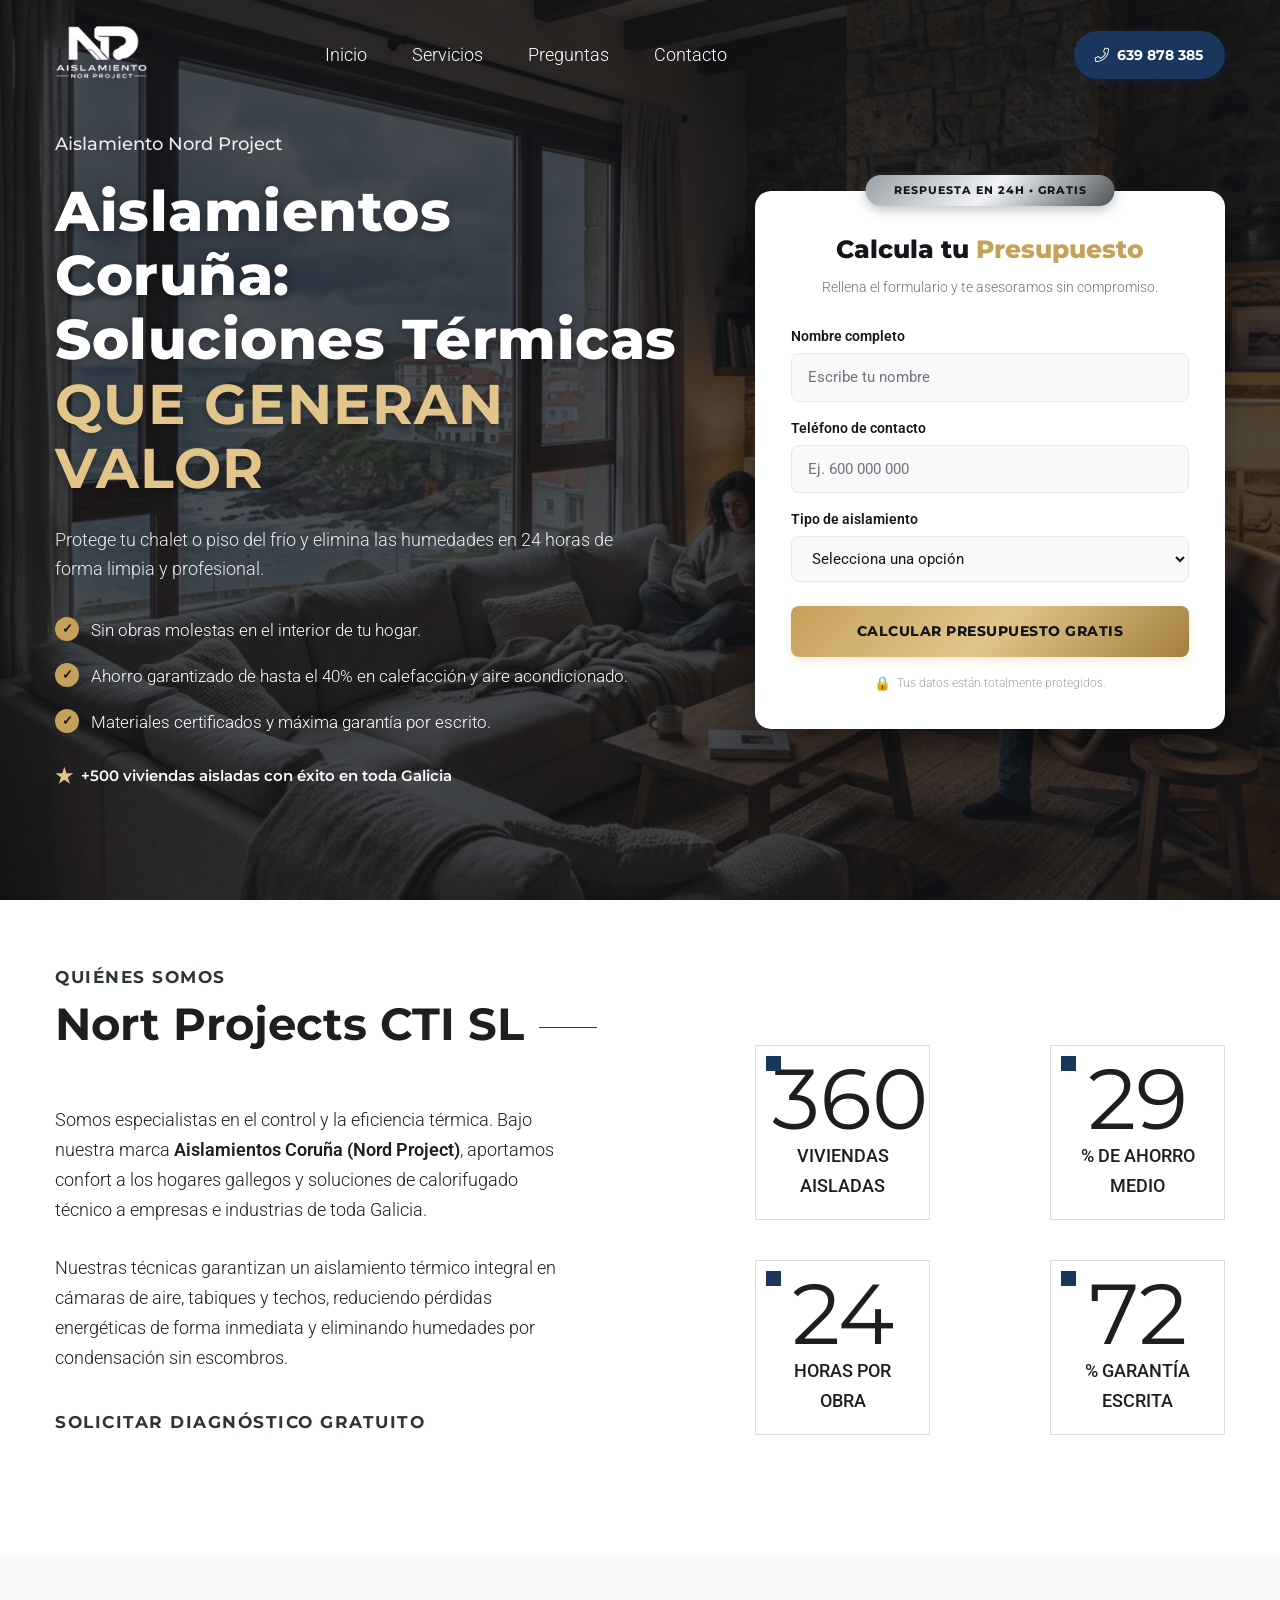
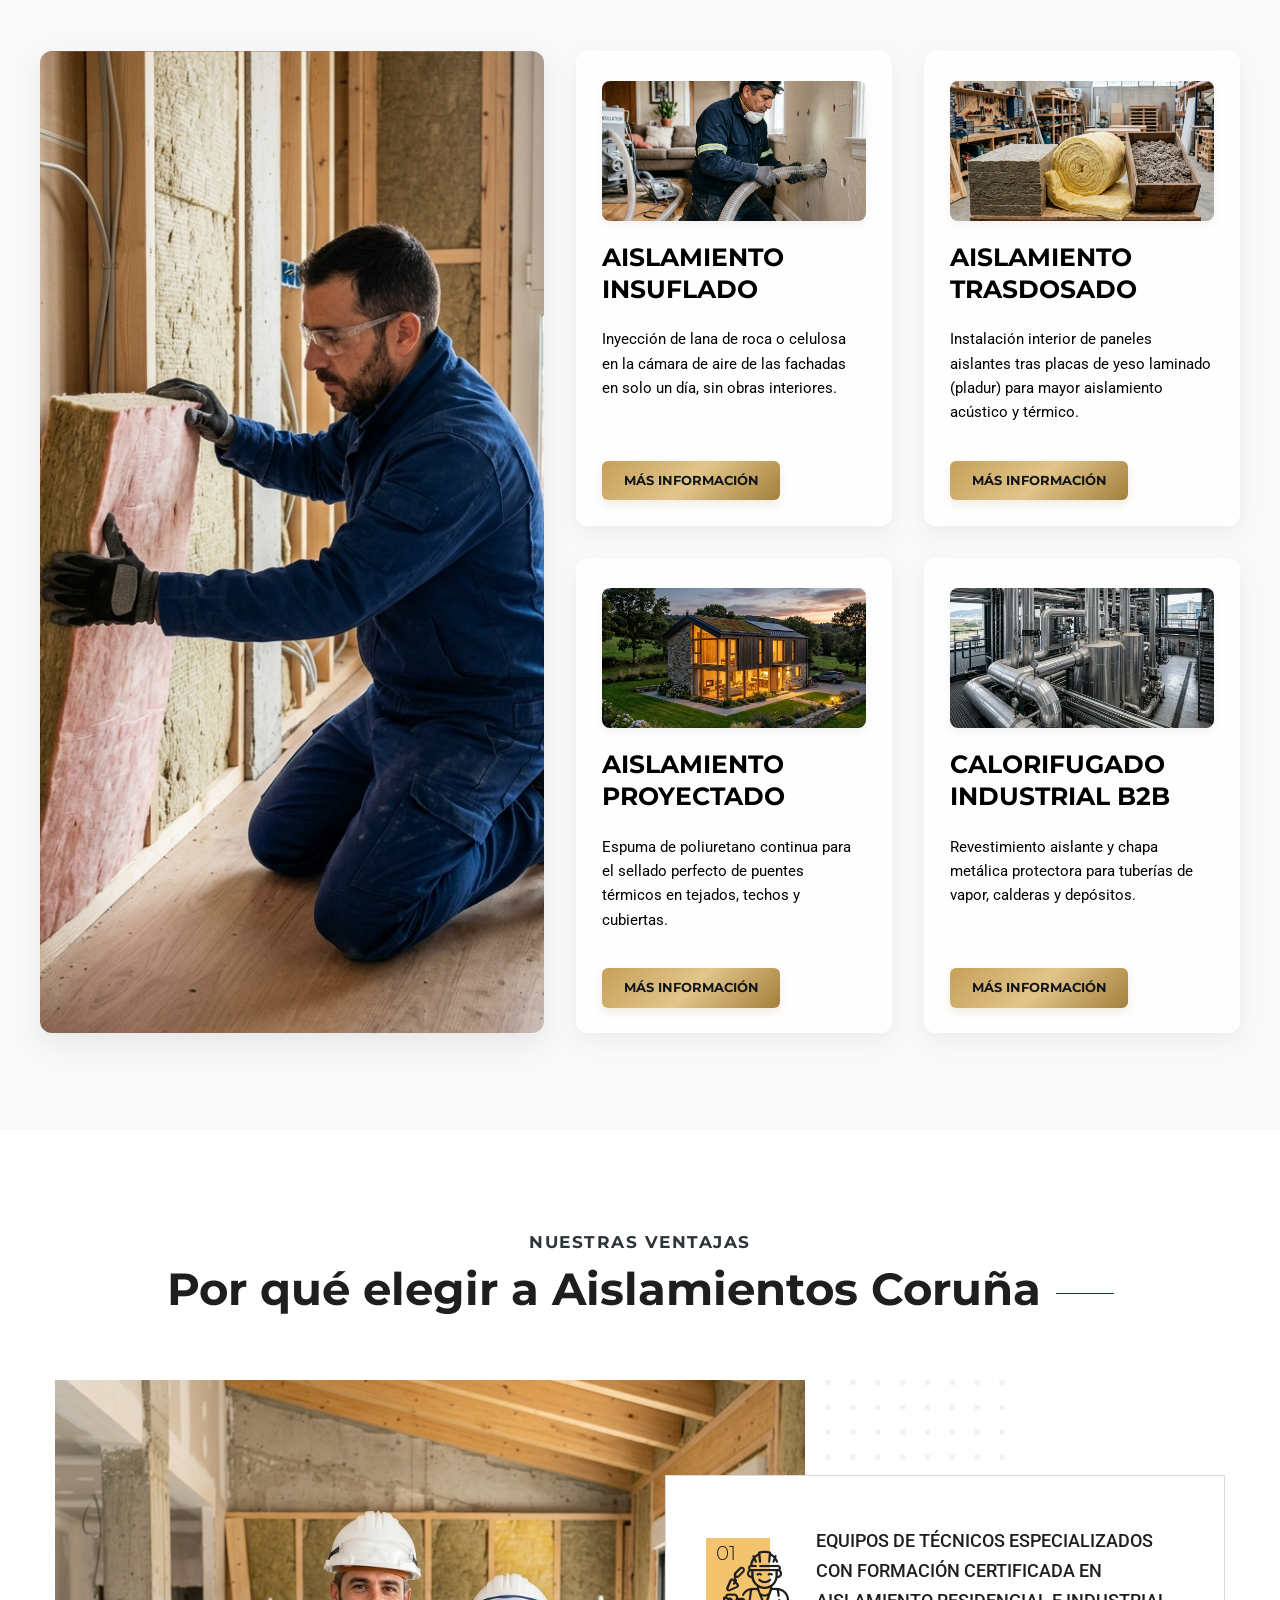
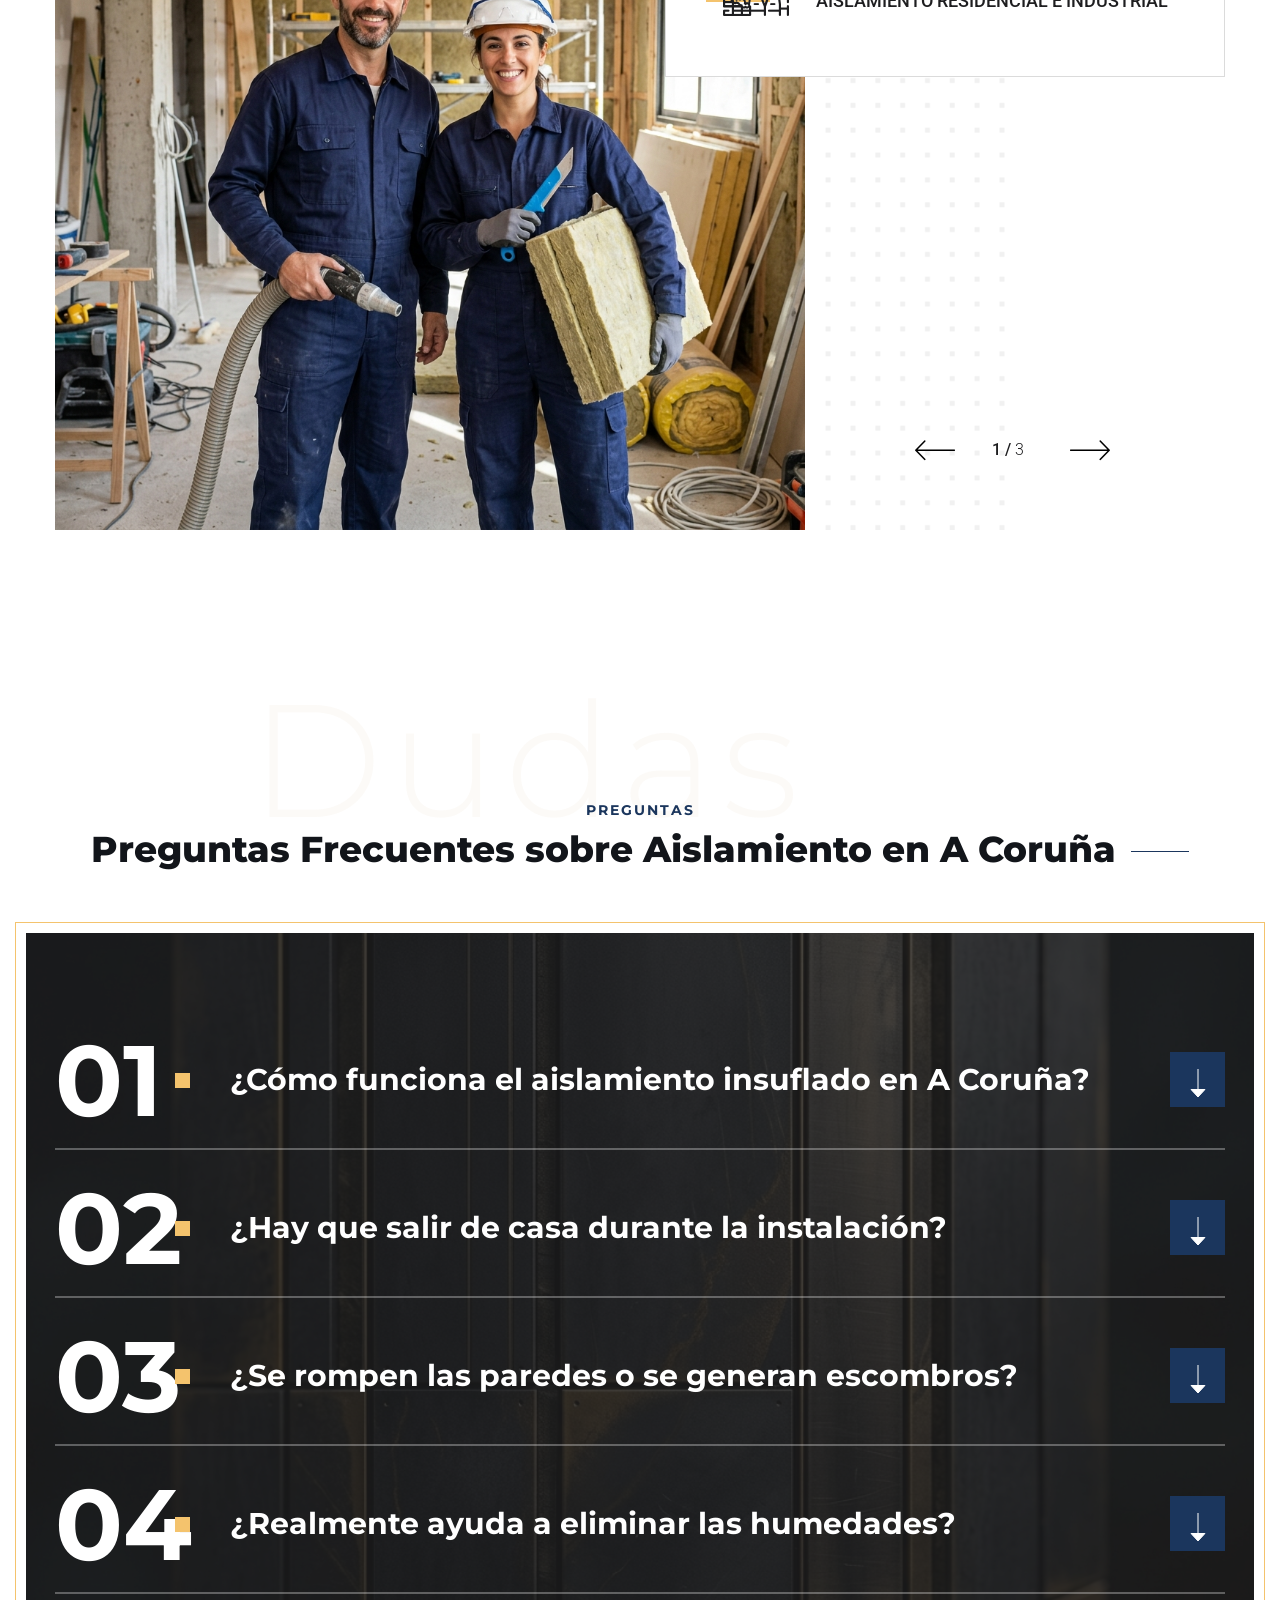
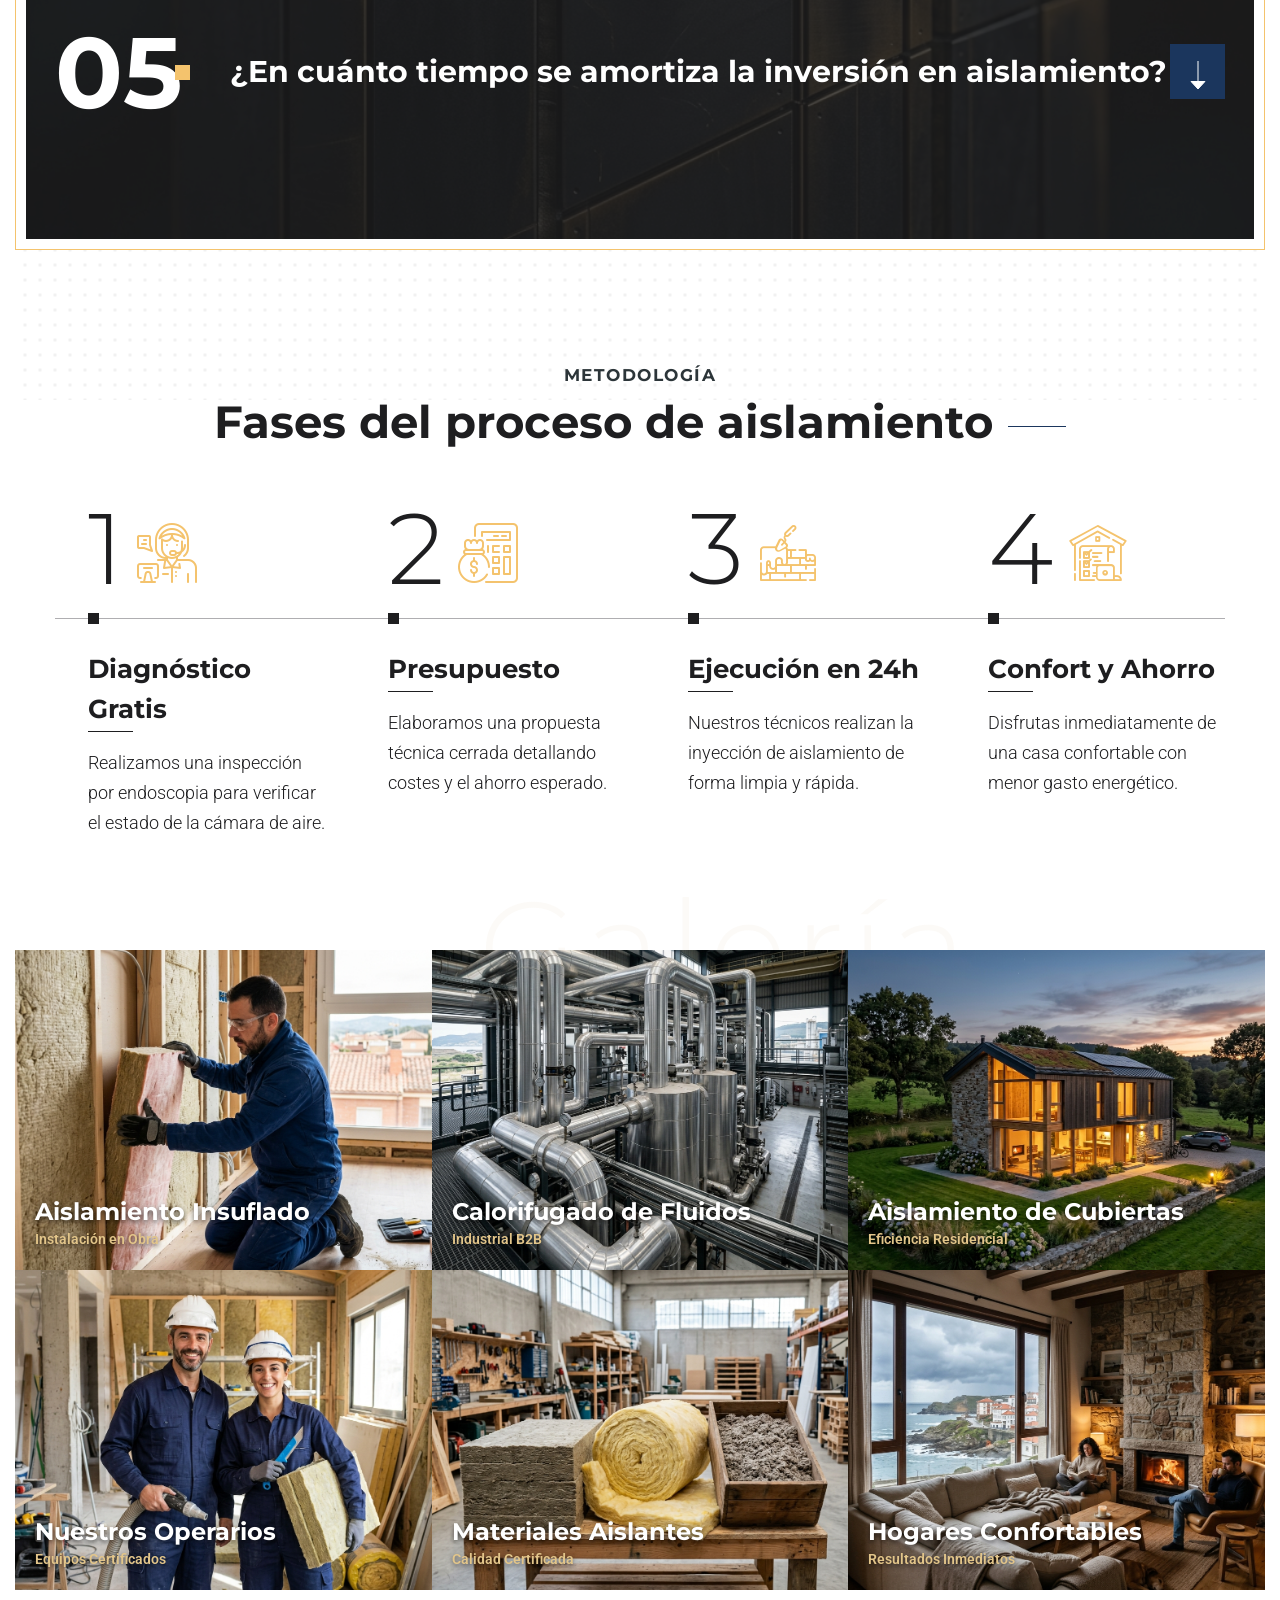
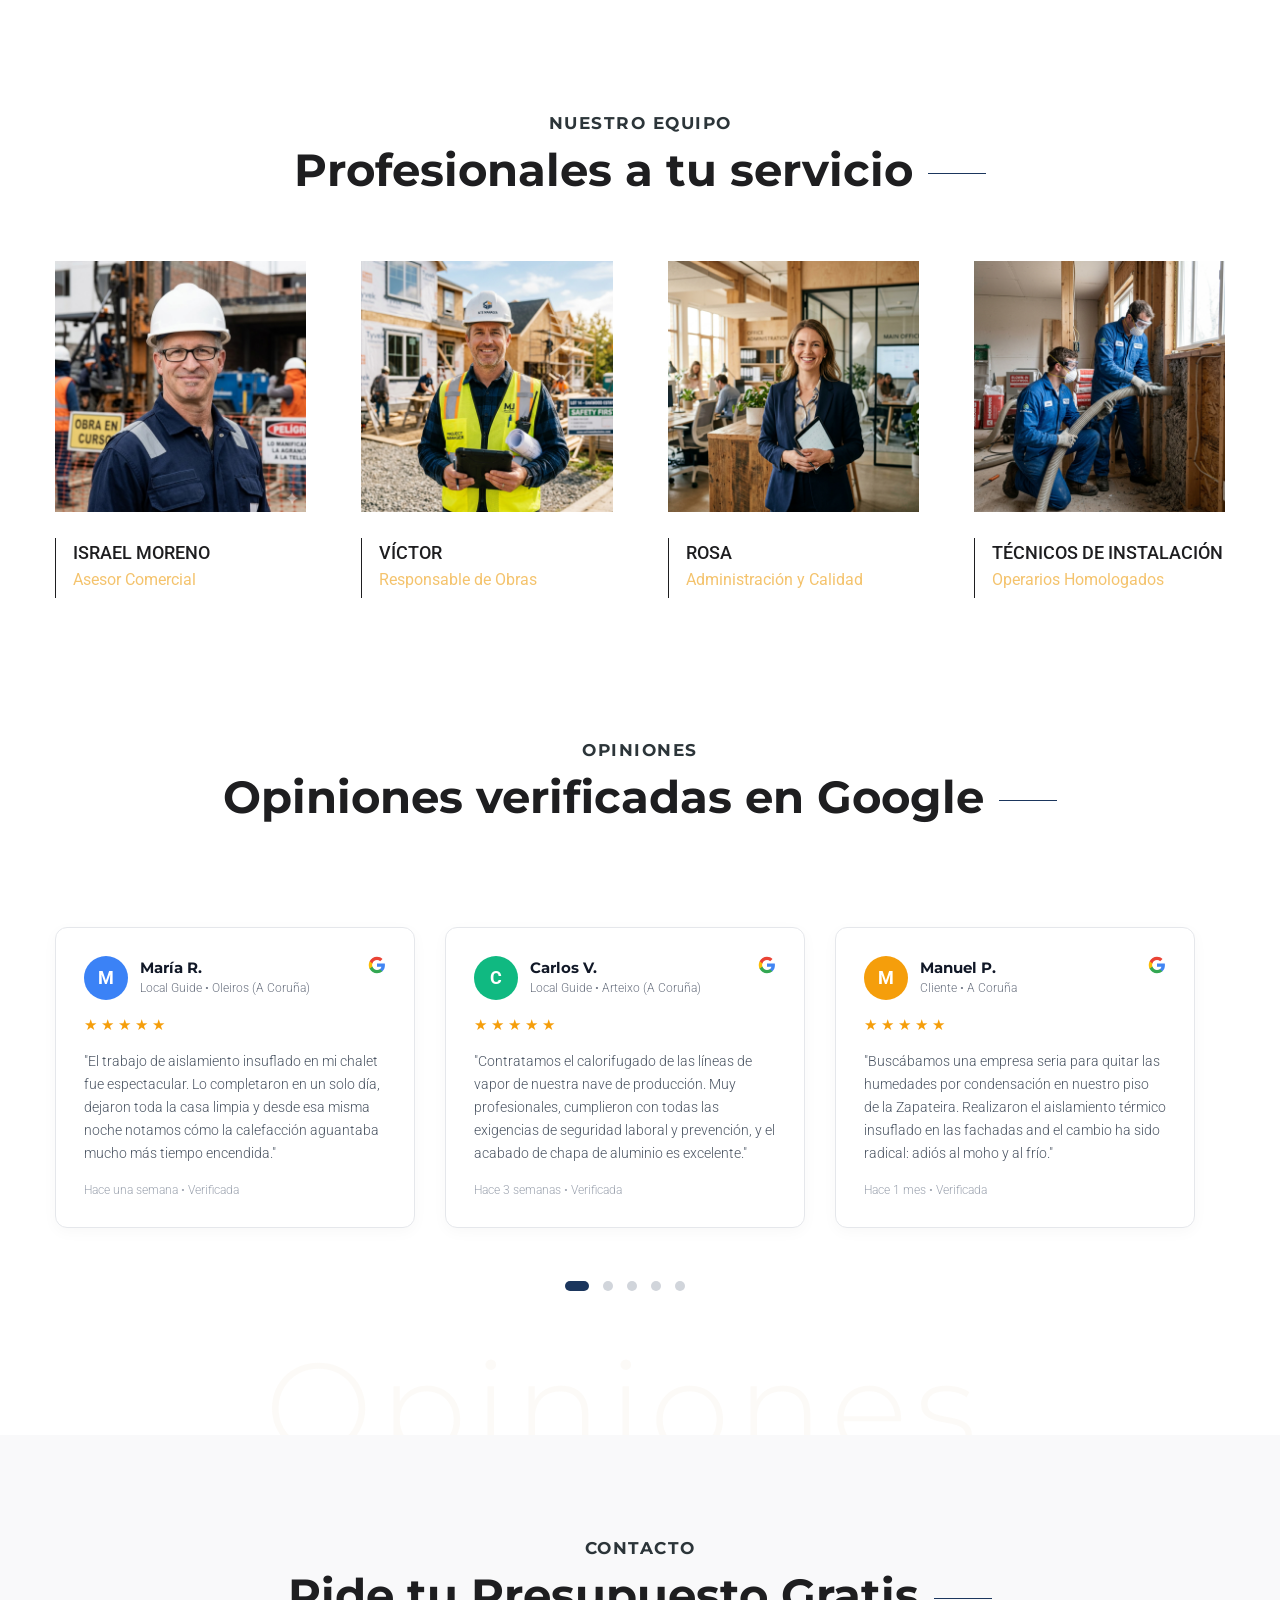
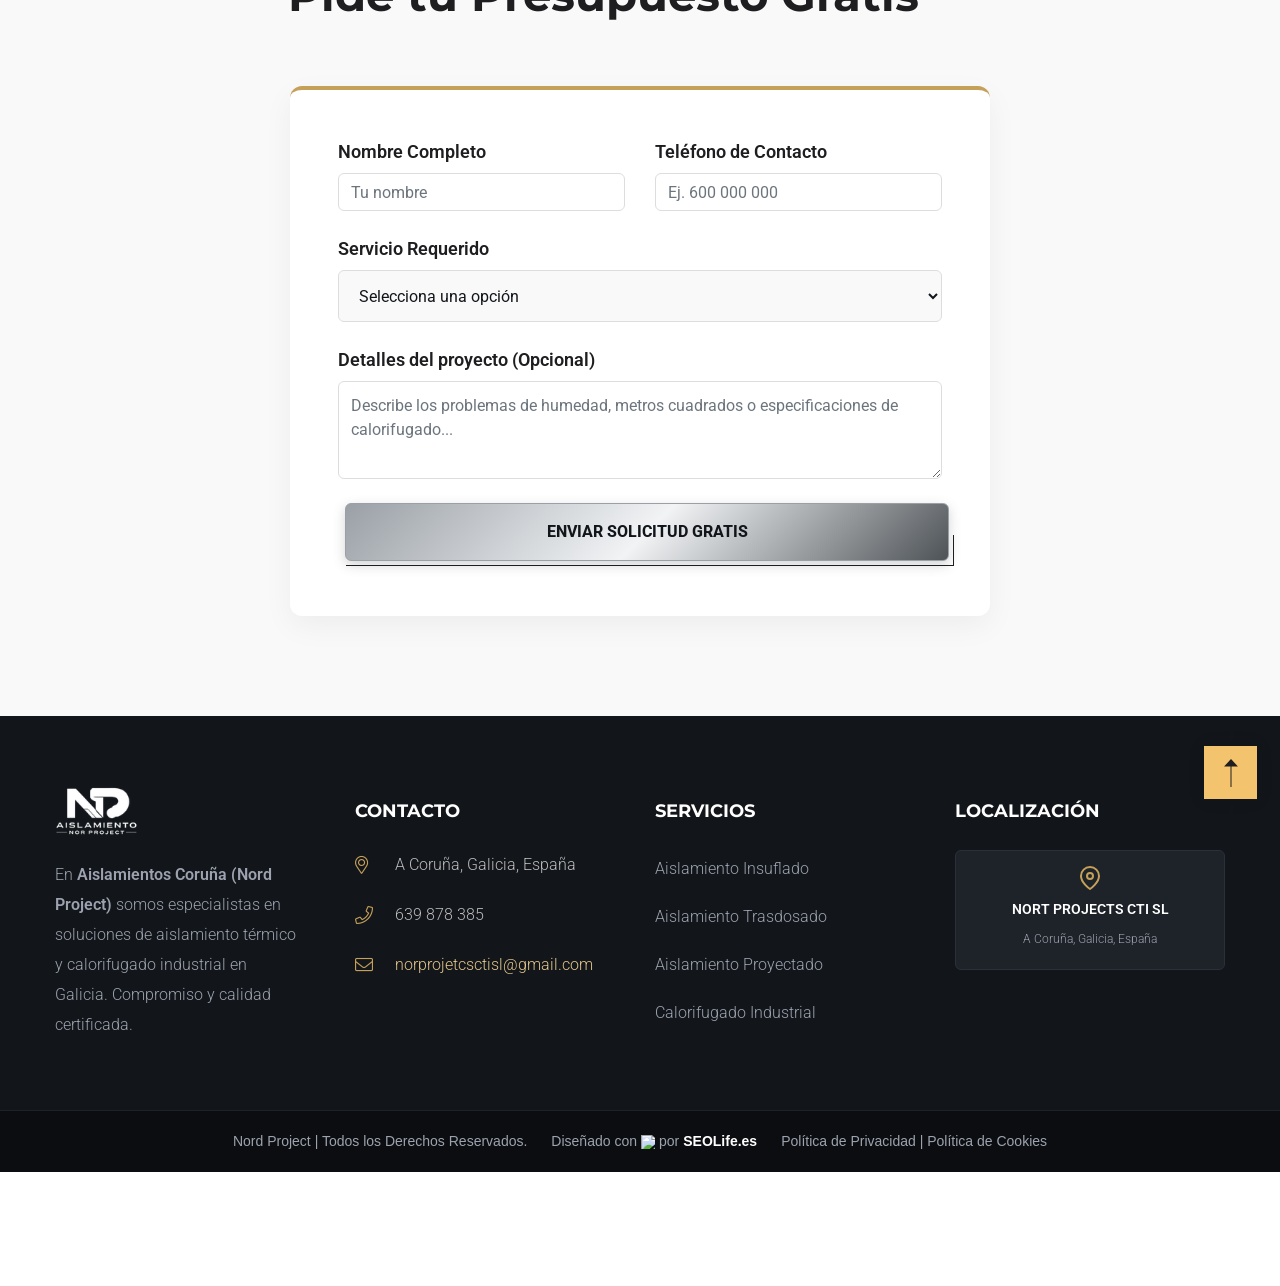
==== index.html @ dc5e394d "Initial commit of Propuesta 1: architectural design with red FAQ accents and responsive hero" ====
<!DOCTYPE html>
<html lang="es">
    <head>
        <meta charset="UTF-8">
        <meta name="viewport" content="width=device-width, initial-scale=1, shrink-to-fit=no">
        <meta name="description" content="En Aislamientos Coruña (Nord Project) somos especialistas en aislamiento térmico insuflado, trasdosado y proyectado para viviendas y calorifugado industrial. ¡Ahorra hasta el 40%!" />
        <meta name="keywords" content="aislamientos coruña, aislamiento termico, calorifugado industrial, aislamiento insuflado, aislamientos galicia, nord project" />
        <link rel="icon" href="assets/images/favicon.png" sizes="35x35" type="image/png">
        <title>Aislamientos Coruña - Nord Project | Expertos en Aislamiento Térmico</title>

        <!-- FAQ Schema JSON-LD -->
        <script type="application/ld+json">
        {
          "@context": "https://schema.org",
          "@type": "FAQPage",
          "mainEntity": [
            {
              "@type": "Question",
              "name": "¿Cómo funciona el aislamiento insuflado en A Coruña?",
              "acceptedAnswer": {
                "@type": "Answer",
                "text": "Se realizan pequeñas perforaciones en las juntas del mortero de la fachada o en tabiques internos de la vivienda. A través de ellas se inyecta neumáticamente el material aislante (como lana de roca o celulosa) rellenando la cámara de aire por completo. Posteriormente, se sellan los orificios logrando un acabado idéntico al original en un solo día."
              }
            },
            {
              "@type": "Question",
              "name": "¿Hay que salir de casa durante la instalación?",
              "acceptedAnswer": {
                "@type": "Answer",
                "text": "No, en absoluto. Al tratarse de un sistema de aislamiento insuflado que se inyecta de forma limpia y rápida, no es necesario desalojar la vivienda. Puede seguir con su rutina diaria con total normalidad y comodidad mientras nuestros técnicos trabajan."
              }
            },
            {
              "@type": "Question",
              "name": "¿Se rompen las paredes o se generan escombros?",
              "acceptedAnswer": {
                "@type": "Answer",
                "text": "No se rompen ni se tiran tabiques. El proceso es mínimamente invasivo. Solo realizamos pequeñas perforaciones de apenas 2 a 3 cm de diámetro en las juntas de los ladrillos del exterior o del pladur interior. Tras rellenar la cámara de aire, sellamos los orificios de inmediato para que la superficie quede impecable."
              }
            },
            {
              "@type": "Question",
              "name": "¿Realmente ayuda a eliminar las humedades?",
              "acceptedAnswer": {
                "@type": "Answer",
                "text": "Sí, el aislamiento insuflado es sumamente eficaz para eliminar las humedades por condensación. Al rellenar la cámara de aire, eliminamos los puentes térmicos y elevamos la temperatura de las paredes interiores, evitando que el vapor de agua condense en ellas y se forme moho."
              }
            },
            {
              "@type": "Question",
              "name": "¿En cuánto tiempo se amortiza la inversión en aislamiento?",
              "acceptedAnswer": {
                "@type": "Answer",
                "text": "La inversión se amortiza típicamente en un plazo de entre 2 y 4 años. Gracias al ahorro energético inmediato de hasta el 40% en facturas de calefacción y aire acondicionado, empezará a recuperar la inversión desde el primer mes."
              }
            }
          ]
        }
        </script>

        <link rel="stylesheet" href="assets/css/all.min.css">
        <link rel="stylesheet" href="assets/css/fontello.css">
        <link rel="stylesheet" href="assets/css/animate.min.css">
        <link rel="stylesheet" href="assets/css/bootstrap.min.css">
        <link rel="stylesheet" href="assets/css/jquery.fancybox.min.css">
        <link rel="stylesheet" href="assets/css/jquery.bootstrap-touchspin.min.css">
        <link rel="stylesheet" href="assets/css/nouislider.min.css">
        <link rel="stylesheet" href="assets/css/perfect-scrollbar.css">
        <link rel="stylesheet" href="assets/css/slick.css">
        <link rel="stylesheet" href="assets/css/style.css">
        <link rel="stylesheet" href="assets/css/responsive.css">
        <link rel="stylesheet" href="assets/css/color.css">
        <!-- Custom Overrides for Glassmorphism Hotspots -->
        <style>
            /* Aligned Layout for Services Section */
            .photo-info-wrap {
                padding: 6rem 1.5rem !important;
                background-color: #F9F9FA !important; /* Premium light grey background */
            }
            .photo-info-inner {
                max-width: 1200px;
                margin: 0 auto;
                display: grid !important;
                grid-template-columns: 42% 1fr 1fr !important;
                grid-template-rows: auto auto !important;
                gap: 2rem !important;
                align-items: stretch !important;
                padding: 0 !important;
                background: transparent !important;
            }
            .photo-info-inner::before {
                display: none !important; /* Hide template borders */
            }
            
            /* Left Side Image */
            .photo-info-img {
                grid-column: 1 !important;
                grid-row: 1 / span 2 !important;
                height: 100% !important;
                min-height: 520px !important;
                border-radius: 12px !important;
                box-shadow: 0 10px 30px rgba(0,0,0,0.08) !important;
                background-size: cover !important;
                background-position: center !important;
            }
            .photo-info-img::before {
                display: none !important; /* Hide double border */
            }

            /* Services Cards Container Placement */
            .photo-info-box {
                position: static !important;
                transform: none !important;
                margin: 0 !important;
                display: flex !important;
                width: 100% !important;
            }
            .photo-info-box > span {
                display: none !important; /* Hide old plus button toggle */
            }
            
            /* Positioning the cards in 2x2 grid */
            .photo-info-box.v1 {
                grid-column: 2 !important;
                grid-row: 1 !important;
            }
            .photo-info-box.v2 {
                grid-column: 3 !important;
                grid-row: 1 !important;
            }
            .photo-info-box.v3 {
                grid-column: 2 !important;
                grid-row: 2 !important;
            }
            .photo-info-box.v4 {
                grid-column: 3 !important;
                grid-row: 2 !important;
            }

            /* Glassmorphism Card Styling */
            .photo-info-box-inner {
                position: relative !important;
                top: 0 !important;
                left: 0 !important;
                right: auto !important;
                bottom: auto !important;
                visibility: visible !important;
                opacity: 1 !important;
                transform: scale(1) !important;
                display: flex !important;
                flex-direction: column !important;
                width: 100% !important;
                height: 100% !important;
                
                /* Glassmorphic backdrop */
                background: rgba(255, 255, 255, 0.75) !important;
                backdrop-filter: blur(10px) !important;
                -webkit-backdrop-filter: blur(10px) !important;
                border: 1px solid rgba(255, 255, 255, 0.5) !important;
                border-radius: 12px !important;
                box-shadow: 0 8px 24px rgba(18, 21, 26, 0.05) !important;
                padding: 2.25rem 2rem 1.75rem !important;
                transition: all 0.3s ease !important;
            }
            .photo-info-box-inner:hover {
                transform: translateY(-5px) !important;
                box-shadow: 0 12px 30px rgba(197, 160, 89, 0.12) !important;
                border-color: rgba(197, 160, 89, 0.3) !important;
            }
            .photo-info-box-inner::before {
                display: none !important;
            }
            .photo-info-box-inner > svg {
                display: none !important;
            }
            
            /* Text Styling */
            .photo-info-box-inner > h3 {
                font-family: 'Montserrat', sans-serif !important;
                font-weight: 700 !important;
                text-transform: uppercase !important;
                font-size: 1.55rem !important;
                margin-bottom: 0.75rem !important;
                padding-left: 0 !important;
                line-height: 1.3 !important;
            }
            .photo-info-box-inner > h3 a {
                color: #000000 !important;
            }
            .photo-info-box-inner > h3 a:hover,
            .photo-info-box-inner > h3 a:focus {
                color: #A37F3B !important;
            }
            .photo-info-box-inner > h3::before {
                display: none !important;
            }
            .photo-info-box-inner > p {
                color: #000000 !important;
                font-family: 'Roboto', sans-serif !important;
                font-weight: 400 !important;
                font-size: 0.95rem !important;
                line-height: 1.6 !important;
                margin-bottom: 2.25rem !important;
                flex-grow: 1 !important; /* Pushes button to bottom */
            }
            
            /* Card Image Thumbnails */
            .service-thumb {
                width: 100%;
                height: 140px;
                background-size: cover;
                background-position: center;
                border-radius: 8px;
                margin-bottom: 1.25rem;
                box-shadow: 0 4px 10px rgba(0, 0, 0, 0.05);
            }

            /* Hero B2B Button custom color styling */
            .btn-b2b-hero {
                background: linear-gradient(135deg, #9AA0A6 0%, #F1F3F5 50%, #4E5357 100%) !important;
                border: 1px solid #9AA0A6 !important;
                color: #12151A !important;
                font-weight: 750 !important;
                box-shadow: 0 4px 12px rgba(78, 83, 87, 0.25) !important;
            }
            .btn-b2b-hero:hover,
            .btn-b2b-hero:focus {
                background: linear-gradient(135deg, #4E5357 0%, #9AA0A6 50%, #12151A 100%) !important;
                border: 1px solid #4E5357 !important;
                color: #ffffff !important;
                box-shadow: 0 6px 15px rgba(78, 83, 87, 0.4) !important;
            }
            
            /* CTA Button at the bottom */
            .photo-info-box-inner > a {
                float: none !important;
                display: inline-block !important;
                align-self: flex-start !important;
                background: linear-gradient(135deg, #C5A059 0%, #E2C58A 50%, #A37F3B 100%) !important;
                color: #12151A !important;
                font-weight: 700 !important;
                font-family: 'Montserrat', sans-serif !important;
                font-size: 0.8rem !important;
                text-transform: uppercase !important;
                padding: 0.65rem 1.35rem !important;
                border-radius: 6px !important;
                box-shadow: 0 4px 10px rgba(197, 160, 89, 0.2) !important;
                transition: all 0.3s ease !important;
                margin-top: auto !important; /* Forces alignment */
            }
            .photo-info-box-inner > a:hover {
                background: #A37F3B !important;
                color: #fff !important;
                transform: translateY(-2px) !important;
                box-shadow: 0 6px 15px rgba(197, 160, 89, 0.3) !important;
            }

            /* Responsive Adjustments */
            @media (max-width: 1199px) {
                .photo-info-inner {
                    grid-template-columns: 38% 1fr 1fr !important;
                    gap: 1.25rem !important;
                }
                .photo-info-box-inner {
                    padding: 1.75rem 1.5rem 1.5rem !important;
                }
            }
            
            /* Specific overrides to prevent layout shifts or staggering on mobile/tablets */
            .photo-info-box.v1 .photo-info-box-inner,
            .photo-info-box.v2 .photo-info-box-inner,
            .photo-info-box.v3 .photo-info-box-inner,
            .photo-info-box.v4 .photo-info-box-inner {
                top: 0 !important;
                left: 0 !important;
                right: auto !important;
                bottom: auto !important;
                transform: none !important;
                -webkit-transform: none !important;
            }
            
            @media (max-width: 991px) {
                .photo-info-inner {
                    display: flex !important;
                    flex-direction: column !important;
                    gap: 1.5rem !important;
                }
                .photo-info-img {
                    height: 320px !important;
                    min-height: 320px !important;
                    width: 100% !important;
                }
                .photo-info-box {
                    position: static !important;
                    width: 100% !important;
                    transform: none !important;
                    margin: 0 !important;
                }
                .photo-info-box-inner {
                    min-width: 100% !important;
                    max-width: 100% !important;
                    width: 100% !important;
                    height: auto !important;
                    position: relative !important;
                    top: 0 !important;
                    left: 0 !important;
                    right: auto !important;
                    bottom: auto !important;
                    transform: none !important;
                    -webkit-transform: none !important;
                    background: rgba(255, 255, 255, 0.85) !important;
                }
            }

            /* Section Accent underlines in Cobalt Blue */
            .sec-title-inner > h2 i {
                background-color: #1B365D !important;
            }
            .about-fact-box::before {
                background-color: #1B365D !important;
            }

            /* FAQ Accordion accents in Cobalt Blue */
            .toggle-item > h4 i {
                background-color: #1B365D !important;
                border-color: #1B365D !important;
            }
            .toggle-item > h4 i svg.arrow-svg path {
                fill: #ffffff !important;
                stroke: #ffffff !important;
            }
            .toggle-item > h4 i svg.close-svg path {
                stroke: #ffffff !important;
            }

            /* New Hero Section overrides */
            #inicio {
                background-image: linear-gradient(rgba(18, 21, 26, 0.75), rgba(18, 21, 26, 0.75)), url('assets/images/resources/feat-img3-1.png');
                background-size: cover;
                background-position: center;
                background-attachment: fixed;
                padding: 120px 0 100px 0 !important;
                height: 100vh !important;
                min-height: 100vh !important;
                display: flex !important;
                align-items: center !important;
            }
            .hero-content-left h1 {
                font-size: 3.5rem !important;
                line-height: 1.15 !important;
                letter-spacing: 0.5px !important;
            }
            .hero-content-left p {
                font-size: 1.15rem !important;
                color: rgba(255,255,255,0.9) !important;
            }
            .hero-content-left ul li {
                color: #ffffff !important;
                margin-bottom: 1rem;
                font-size: 1.05rem !important;
            }
            .hero-form-card input.form-control, 
            .hero-form-card select.form-control {
                border: 1px solid #E5E7EB !important;
                border-radius: 8px !important;
                padding: 0.75rem 1rem !important;
                font-size: 0.95rem !important;
                color: #12151A !important;
                height: auto !important;
                background-color: #F9F9FA !important;
            }
            .hero-form-card input.form-control:focus, 
            .hero-form-card select.form-control:focus {
                border-color: #C5A059 !important;
                background-color: #ffffff !important;
                box-shadow: 0 0 0 3px rgba(197, 160, 89, 0.1) !important;
                outline: none !important;
            }
            
            /* Responsive updates for Hero */
            @media (max-width: 991px) {
                #inicio {
                    padding: 80px 0 60px 0 !important;
                    height: auto !important;
                    min-height: auto !important;
                    display: block !important;
                }
                .hero-content-left {
                    text-align: center !important;
                    margin-bottom: 3rem;
                }
                .hero-content-left h1 {
                    font-size: 2.5rem !important;
                }
                .hero-content-left p {
                    margin-left: auto !important;
                    margin-right: auto !important;
                }
                .hero-content-left ul {
                    display: inline-block !important;
                    text-align: left !important;
                }
                .hero-form-card {
                    padding: 2rem 1.5rem !important;
                }
            }

            /* Logo color transition on scroll */
            /* Initial state: dark/transparent header → logo in white */
            header.stick.style2:not(.sticky) .logo img {
                filter: brightness(0) invert(1);
                transition: filter 0.4s ease;
            }
            /* After scroll: white header → logo in original colors */
            header.stick.sticky .logo img {
                filter: none;
                transition: filter 0.4s ease;
            }

            /* Header Phone button styling */
            .header-phone-btn {
                font-weight: 700;
                color: #ffffff !important;
                background-color: #1B365D !important;
                display: inline-flex;
                align-items: center;
                gap: 0.5rem;
                padding: 0.55rem 1.35rem;
                border-radius: 999px;
                transition: all 0.3s ease;
                box-shadow: 0 4px 12px rgba(27, 54, 93, 0.25);
                font-family: 'Montserrat', sans-serif !important;
                font-size: 0.9rem !important;
            }
            .header-phone-btn:hover {
                background-color: #12243F !important;
                transform: translateY(-2px);
                box-shadow: 0 6px 15px rgba(27, 54, 93, 0.35);
                color: #ffffff !important;
                text-decoration: none !important;
            }
            .header-phone-btn i {
                color: #ffffff !important;
            }
            
            /* Responsive header phone styling */
            @media (max-width: 575px) {
                .header-phone-btn {
                    padding: 0.4rem 0.95rem;
                    font-size: 0.8rem !important;
                }
            }

            /* Gallery Texts Contrast Overrides */
            .gallery-box .gallery-info span {
                color: #E2C58A !important;
                font-weight: 600 !important;
                font-size: 0.9rem !important;
                text-shadow: 0 2px 5px rgba(0,0,0,0.6) !important;
                display: block;
                margin-top: 2px;
            }
            .gallery-box .gallery-info h4 {
                color: #ffffff !important;
                font-weight: 700 !important;
                text-shadow: 0 2px 5px rgba(0,0,0,0.6) !important;
            }

            /* Fix select inputs text clipping */
            select.form-control {
                height: 52px !important;
                line-height: 1.2 !important;
                padding: 0.75rem 1rem !important;
                appearance: auto !important;
                -webkit-appearance: auto !important;
                -moz-appearance: auto !important;
                color: #12151A !important;
                background-color: #F9F9FA !important;
            }
            select.form-control option {
                padding: 0.5rem !important;
                color: #12151A !important;
            }

            /* Google Reviews Carousel and Card Styles */
            .google-reviews-container {
                padding: 1.5rem 0;
            }
            .google-reviews-carousel {
                margin: 0 -15px; /* Compenses slide margins */
            }
            .google-review-card {
                background: #ffffff !important;
                border: 1px solid #e5e7eb !important;
                border-radius: 12px !important;
                padding: 1.75rem !important;
                margin: 15px !important;
                box-shadow: 0 4px 15px rgba(0,0,0,0.03) !important;
                transition: all 0.3s ease !important;
                display: block !important;
                min-height: 260px !important;
            }
            .google-review-card:hover {
                transform: translateY(-5px) !important;
                box-shadow: 0 10px 25px rgba(0,0,0,0.06) !important;
                border-color: #C5A059 !important;
            }
            .google-review-header {
                display: flex !important;
                justify-content: space-between !important;
                align-items: flex-start !important;
                margin-bottom: 0.85rem !important;
            }
            .google-reviewer-profile {
                display: flex !important;
                align-items: center !important;
                gap: 0.75rem !important;
            }
            .google-reviewer-avatar {
                width: 44px !important;
                height: 44px !important;
                border-radius: 50% !important;
                display: flex !important;
                align-items: center !important;
                justify-content: center !important;
                font-weight: 700 !important;
                color: #fff !important;
                font-size: 1.1rem !important;
                text-transform: uppercase !important;
            }
            .google-reviewer-info h4 {
                font-size: 0.95rem !important;
                font-weight: 700 !important;
                color: #111827 !important;
                margin-bottom: 0.15rem !important;
                font-family: 'Montserrat', sans-serif !important;
            }
            .google-reviewer-info span {
                font-size: 0.75rem !important;
                color: #6b7280 !important;
                display: block !important;
            }
            .google-logo {
                width: 18px !important;
                height: 18px !important;
            }
            .google-rating-stars {
                color: #f59e0b !important;
                font-size: 0.95rem !important;
                margin-bottom: 0.85rem !important;
                display: flex !important;
                gap: 2px !important;
            }
            .google-review-text {
                font-size: 0.9rem !important;
                color: #4b5563 !important;
                line-height: 1.6 !important;
                font-family: 'Roboto', sans-serif !important;
                flex-grow: 1 !important;
                margin-bottom: 1rem !important;
            }
            .google-review-date {
                font-size: 0.75rem !important;
                color: #9ca3af !important;
            }
            .google-reviews-carousel .slick-dots {
                display: flex !important;
                justify-content: center !important;
                list-style: none !important;
                padding: 0 !important;
                margin: 2rem 0 0 0 !important;
                gap: 8px !important;
                width: 100% !important;
            }
            .google-reviews-carousel .slick-dots li button {
                font-size: 0 !important;
                width: 10px !important;
                height: 10px !important;
                border-radius: 50% !important;
                border: none !important;
                background-color: #d1d5db !important;
                padding: 0 !important;
                cursor: pointer !important;
                transition: all 0.3s ease !important;
            }
            .google-reviews-carousel .slick-dots li.slick-active button {
                background-color: #1B365D !important;
                width: 24px !important;
                border-radius: 999px !important;
            }

            /* Ensure FAQ section title is visible on top */
            #faq {
                padding-top: 80px !important;
                background-color: #ffffff !important;
            }
            #faq .faq-wrap {
                margin-top: 0 !important;
                padding-top: 20px !important;
            }
            #faq .faq-inner {
                padding: 80px 0 100px 0 !important;
            }
            #faq .sec-title {
                position: relative !important;
                z-index: 20 !important;
                margin-bottom: 50px !important;
                display: block !important;
                visibility: visible !important;
                opacity: 1 !important;
            }
            #faq .sec-title-inner h2 {
                color: #12151A !important;
                font-family: 'Montserrat', sans-serif !important;
                font-weight: 800 !important;
                font-size: 2.25rem !important;
                line-height: 1.3 !important;
                display: block !important;
                visibility: visible !important;
            }
            #faq .sec-title-inner span {
                color: #1B365D !important;
                font-weight: 700 !important;
                letter-spacing: 2px !important;
                text-transform: uppercase !important;
                font-size: 0.85rem !important;
            }

            /* Contact Form Card custom styles for mobile responsiveness */
            .contact-form-card {
                max-width: 700px;
                width: 100%;
                margin: 0 auto;
                background: white;
                padding: 3rem;
                border-radius: 12px;
                box-shadow: 0 10px 30px rgba(0,0,0,0.05);
                border-top: 4px solid #C5A059;
            }
            @media (max-width: 575px) {
                .contact-form-card {
                    padding: 1.5rem !important;
                }
            }

            /* Custom overrides for gold/yellow texts on white background (Quiénes Somos, Solicitar Diagnóstico Gratuito, etc.) */
            .sec-title-inner > span.thm-clr,
            .about-desc2 > a.thm-clr {
                font-family: 'Montserrat', sans-serif !important;
                text-transform: uppercase !important;
                color: #2c3539 !important; /* Gris oscuro metalizado / Gunmetal */
                font-weight: 700 !important;
                letter-spacing: 1.5px !important;
                font-size: 16px !important;
                transition: all 0.3s ease !important;
            }

            .about-desc2 > a.thm-clr:hover {
                color: #1B365D !important; /* Cobalt blue color on hover */
                text-decoration: underline !important;
            }

            @media (min-width: 992px) {
                .sec-title-inner > span.thm-clr,
                .about-desc2 > a.thm-clr {
                    font-size: 24px !important; /* 24px on PC */
                }
            }
        </style>
    </head>
    <body>
        <main>
            <header class="stick style2 w-100">
                <div class="container">
                    <div class="logo-menu-wrap d-flex flex-wrap justify-content-between align-items-center w-100">
                        <div class="logo">
                            <h1 class="mb-0">
                                <a href="index.html" title="Aislamientos Coruña - Nor Project" style="display: inline-block; line-height: 0;">
                                    <img src="assets/images/logo-nor-project.png" alt="Aislamientos Coruña - Nor Project" width="140" style="height: auto; max-height: 56px; width: auto; display: block;">
                                </a>
                            </h1>
                        </div><!-- Logo -->
                        <nav class="d-flex flex-wrap justify-content-between align-items-center">
                            <div class="nav-left">
                                <ul class="mb-0 list-unstyled d-inline-flex flex-wrap w-100">
                                    <li><a href="#inicio" title="Inicio"><span>Inicio</span></a></li>
                                    <li><a href="#servicios" title="Servicios"><span>Servicios</span></a></li>
                                    <li><a href="#faq" title="Preguntas Frecuentes"><span>Preguntas</span></a></li>
                                    <li><a href="#contacto" title="Contacto"><span>Contacto</span></a></li>
                                </ul>
                            </div>
                            <div class="nav-right d-inline-flex flex-wrap">
                                <ul class="d-flex flex-wrap mb-0 list-unstyled">
                                    <li><a href="tel:639878385" title="Llámanos" class="header-phone-btn"><i class="icon-phone"></i> 639 878 385</a></li>
                                    <li class="res-menu-btn-wrap"><a class="res-menu-btn" href="javascript:void(0);" title="Menú"><i class="fas fa-align-justify"></i></a></li>
                                </ul>
                            </div>
                        </nav>
                    </div><!-- Logo Menu Wrap -->
                </div>
            </header><!-- Header -->
            
            <div class="responsive-menu position-fixed w-100">
                <span class="menu-close"><i class="fas fa-times"></i></span>
                <ul class="mb-0 list-unstyled w-100">
                    <li><a href="#inicio" title="Inicio"><span>Inicio</span></a></li>
                    <li><a href="#servicios" title="Servicios"><span>Servicios</span></a></li>
                    <li><a href="#faq" title="Preguntas Frecuentes"><span>Preguntas</span></a></li>
                    <li><a href="#contacto" title="Contacto"><span>Contacto</span></a></li>
                </ul>
                <div class="scl-links v2 d-flex flex-wrap w-100" style="margin-top: 2rem;">
                    <a href="tel:639878385" title="Llámanos" style="font-weight: 700; color: #C5A059; font-size: 1.2rem;"><i class="icon-phone"></i> 639 878 385</a>
                </div>
            </div><!-- Responsive Menu -->

            <section id="inicio" class="w-100 position-relative">
                <div class="container">
                    <div class="row align-items-center">
                        <div class="col-lg-7 hero-content-left pr-lg-5">
                            <p style="color: #E2C58A; font-family: 'Montserrat', sans-serif; font-size: 1.2rem; font-weight: 500; margin-bottom: 1.25rem;">Aislamiento Nord Project</p>
                            <h1 style="color: #ffffff; font-family: 'Montserrat', sans-serif; font-weight: 800; font-size: 3.3rem; line-height: 1.15; margin-bottom: 1.5rem; text-shadow: 0 2px 10px rgba(0,0,0,0.3);">
                                Aislamientos Coruña:<br>Soluciones Térmicas<br>
                                <span style="font-family: 'Montserrat', sans-serif; color: #E2C58A; font-weight: 700; text-transform: uppercase; letter-spacing: 1px;">que generan valor</span>
                            </h1>
                            <p style="color: rgba(255,255,255,0.9); font-family: 'Roboto', sans-serif; font-size: 1.15rem; line-height: 1.6; margin-bottom: 2rem; max-width: 600px;">
                                Protege tu chalet o piso del frío y elimina las humedades en 24 horas de forma limpia y profesional.
                            </p>
                            
                            <ul class="list-unstyled mb-4" style="font-family: 'Roboto', sans-serif; font-size: 1.05rem; line-height: 1.8;">
                                <li class="d-flex align-items-start mb-3" style="color: #ffffff;">
                                    <span style="display: inline-flex; align-items: center; justify-content: center; min-width: 24px; height: 24px; background-color: #C5A059; border-radius: 50%; margin-right: 12px; color: #12151A; font-weight: bold; font-size: 0.8rem; margin-top: 2px;">✓</span>
                                    <span>Sin obras molestas en el interior de tu hogar.</span>
                                </li>
                                <li class="d-flex align-items-start mb-3" style="color: #ffffff;">
                                    <span style="display: inline-flex; align-items: center; justify-content: center; min-width: 24px; height: 24px; background-color: #C5A059; border-radius: 50%; margin-right: 12px; color: #12151A; font-weight: bold; font-size: 0.8rem; margin-top: 2px;">✓</span>
                                    <span>Ahorro garantizado de hasta el 40% en calefacción y aire acondicionado.</span>
                                </li>
                                <li class="d-flex align-items-start mb-3" style="color: #ffffff;">
                                    <span style="display: inline-flex; align-items: center; justify-content: center; min-width: 24px; height: 24px; background-color: #C5A059; border-radius: 50%; margin-right: 12px; color: #12151A; font-weight: bold; font-size: 0.8rem; margin-top: 2px;">✓</span>
                                    <span>Materiales certificados y máxima garantía por escrito.</span>
                                </li>
                            </ul>
                            
                            <div class="mt-4" style="color: #ffffff; font-family: 'Montserrat', sans-serif; font-weight: 600; font-size: 0.95rem; display: flex; align-items: center; gap: 0.5rem;">
                                <span style="color: #E2C58A; font-size: 1.25rem;">★</span> <span>+500 viviendas aisladas con éxito en toda Galicia</span>
                            </div>
                        </div>
                        
                        <div class="col-lg-5 mt-5 mt-lg-0">
                            <!-- Floating Form Card -->
                            <div class="hero-form-card position-relative bg-white" style="border-radius: 16px; padding: 2.25rem; box-shadow: 0 15px 35px rgba(0,0,0,0.3); overflow: visible;">
                                <!-- Top Silver Metallic Capsule Badge -->
                                <div class="position-absolute" style="top: -16px; left: 50%; transform: translateX(-50%); background: linear-gradient(135deg, #9AA0A6 0%, #F1F3F5 50%, #4E5357 100%); color: #12151A; font-family: 'Montserrat', sans-serif; font-size: 0.7rem; font-weight: 750; padding: 0.45rem 1.75rem; border-radius: 999px; text-transform: uppercase; letter-spacing: 1px; box-shadow: 0 4px 12px rgba(78, 83, 87, 0.35); z-index: 10; white-space: nowrap;">
                                    Respuesta en 24h • Gratis
                                </div>
                                
                                <h3 style="color: #12151A; font-family: 'Montserrat', sans-serif; font-weight: 800; font-size: 1.55rem; text-align: center; margin-bottom: 0.5rem; margin-top: 0.5rem; line-height: 1.2;">
                                    Calcula tu <span style="color: #C5A059;">Presupuesto</span>
                                </h3>
                                <p style="color: #737176; font-family: 'Roboto', sans-serif; font-size: 0.85rem; text-align: center; margin-bottom: 1.5rem;">
                                    Rellena el formulario y te asesoramos sin compromiso.
                                </p>
                                
                                <form action="#contacto" method="POST" id="heroLeadForm" style="font-family: 'Roboto', sans-serif;">
                                    <div class="form-group mb-3" style="text-align: left;">
                                        <label for="heroName" style="color: #12151A; font-weight: 600; font-size: 0.85rem; margin-bottom: 0.4rem; display: block;">Nombre completo</label>
                                        <input type="text" id="heroName" name="name" class="form-control" placeholder="Escribe tu nombre" required>
                                    </div>
                                    <div class="form-group mb-3" style="text-align: left;">
                                        <label for="heroPhone" style="color: #12151A; font-weight: 600; font-size: 0.85rem; margin-bottom: 0.4rem; display: block;">Teléfono de contacto</label>
                                        <input type="tel" id="heroPhone" name="phone" class="form-control" placeholder="Ej. 600 000 000" required>
                                    </div>
                                    <div class="form-group mb-4" style="text-align: left;">
                                        <label for="heroService" style="color: #12151A; font-weight: 600; font-size: 0.85rem; margin-bottom: 0.4rem; display: block;">Tipo de aislamiento</label>
                                        <select id="heroService" name="service" class="form-control" required style="background-color: #F9F9FA; appearance: auto; -webkit-appearance: auto;">
                                            <option value="">Selecciona una opción</option>
                                            <option value="insuflado">Aislamiento Insuflado</option>
                                            <option value="trasdosado">Aislamiento Trasdosado</option>
                                            <option value="proyectado">Aislamiento Proyectado</option>
                                            <option value="calorifugado">Calorifugado Industrial B2B</option>
                                        </select>
                                    </div>
                                    
                                    <button type="submit" class="w-100" style="background: linear-gradient(135deg, #C5A059 0%, #E2C58A 50%, #A37F3B 100%); color: #12151A; font-family: 'Montserrat', sans-serif; font-weight: 750; font-size: 0.85rem; text-transform: uppercase; padding: 0.95rem; border: none; border-radius: 8px; box-shadow: 0 4px 10px rgba(197, 160, 89, 0.2); transition: all 0.3s ease; cursor: pointer; letter-spacing: 0.5px; display: block;">
                                        Calcular Presupuesto Gratis
                                    </button>
                                    
                                    <div class="text-center mt-3" style="color: #9CA3AF; font-size: 0.75rem; display: flex; align-items: center; justify-content: center; gap: 0.4rem; font-family: 'Roboto', sans-serif;">
                                        <span style="font-size: 0.85rem;">🔒</span> Tus datos están totalmente protegidos.
                                    </div>
                                </form>
                            </div>
                        </div>
                    </div>
                </div>
            </section>

            <section id="sobre-nosotros">
                <div class="w-100 pt-80 pb-130 position-relative">
                    <div class="container">
                        <div class="about-wrap2 position-relative w-100">
                            <div class="row align-items-end">
                                <div class="col-md-6 col-sm-6 col-lg-6">
                                    <div class="sec-title w-100">
                                        <div class="sec-title-inner d-inline-block">
                                            <span class="d-block thm-clr">Quiénes Somos</span>
                                            <h2 class="mb-0">Nort Projects CTI SL<i></i></h2>
                                        </div>
                                    </div><!-- Sec Title -->
                                    <div class="about-desc2 w-100">
                                        <p class="mb-0">Somos especialistas en el control y la eficiencia térmica. Bajo nuestra marca <strong>Aislamientos Coruña (Nord Project)</strong>, aportamos confort a los hogares gallegos y soluciones de calorifugado técnico a empresas e industrias de toda Galicia.</p>
                                        <p class="mb-0">Nuestras técnicas garantizan un aislamiento térmico integral en cámaras de aire, tabiques y techos, reduciendo pérdidas energéticas de forma inmediata y eliminando humedades por condensación sin escombros.</p>
                                        <a class="d-inline-block thm-clr" href="#contacto" title="">Solicitar Diagnóstico Gratuito</a>
                                    </div>
                                </div>
                                <div class="col-md-6 col-sm-6 col-lg-6">
                                    <div class="about-facts-wrap w-100">
                                        <div class="row">
                                            <div class="col-md-6 col-sm-6 col-lg-6">
                                                <div class="about-fact-box-wrap text-center w-100">
                                                    <div class="about-fact-box position-relative w-100">
                                                        <span class="d-block counter">500</span>
                                                        <h5 class="mb-0">Viviendas Aisladas</h5>
                                                    </div>
                                                </div>
                                            </div>
                                            <div class="col-md-6 col-sm-6 col-lg-6">
                                                <div class="about-fact-box-wrap text-center w-100">
                                                    <div class="about-fact-box position-relative w-100">
                                                        <span class="d-block counter">40</span>
                                                        <h5 class="mb-0">% de Ahorro Medio</h5>
                                                    </div>
                                                </div>
                                            </div>
                                            <div class="col-md-6 col-sm-6 col-lg-6">
                                                <div class="about-fact-box-wrap text-center w-100">
                                                    <div class="about-fact-box position-relative w-100">
                                                        <span class="d-block">24</span>
                                                        <h5 class="mb-0">Horas por Obra</h5>
                                                    </div>
                                                </div>
                                            </div>
                                            <div class="col-md-6 col-sm-6 col-lg-6">
                                                <div class="about-fact-box-wrap text-center w-100">
                                                    <div class="about-fact-box position-relative w-100">
                                                        <span class="d-block counter">100</span>
                                                        <h5 class="mb-0">% Garantía Escrita</h5>
                                                    </div>
                                                </div>
                                            </div>
                                        </div>
                                    </div>
                                </div>
                            </div>
                        </div><!-- About Wrap 2 -->
                    </div>
                </div>
            </section>

            <section id="servicios">
                <div class="w-100 position-relative">
                    <div class="photo-info-wrap position-relative w-100">
                        <div class="photo-info-inner position-relative w-100">
                            <div class="photo-info-img position-relative w-100" style="background-image: url(assets/images/resources/photo-info-img.png);"></div>
                            
                            <!-- Hotspot 1 -->
                            <div class="photo-info-box v1">
                                <span><i><svg viewBox="0 0 31 32" fill="none" xmlns="http://www.w3.org/2000/svg"><path d="M0.5 15.5H30.5" stroke="#1E1E20" stroke-linecap="round"/><path d="M16 1L16 31" stroke="#1E1E20" stroke-linecap="round"/></svg></i></span>
                                <div class="photo-info-box-inner">
                                    <div class="service-thumb" style="background-image: url('assets/images/resources/insuflado_thumb.png');"></div>
                                    <h3 class="mb-0"><a href="#contacto" title="">Aislamiento Insuflado</a></h3>
                                    <p class="mb-0">Inyección de lana de roca o celulosa en la cámara de aire de las fachadas en solo un día, sin obras interiores.</p>
                                    <a class="d-inline-block thm-clr" href="#contacto" title="">Más información</a>
                                </div>
                            </div>

                            <!-- Hotspot 2 -->
                            <div class="photo-info-box v2">
                                <span><i><svg viewBox="0 0 31 32" fill="none" xmlns="http://www.w3.org/2000/svg"><path d="M0.5 15.5H30.5" stroke="#1E1E20" stroke-linecap="round"/><path d="M16 1L16 31" stroke="#1E1E20" stroke-linecap="round"/></svg></i></span>
                                <div class="photo-info-box-inner">
                                    <div class="service-thumb" style="background-image: url('assets/images/resources/why-choose-img1-2.png');"></div>
                                    <h3 class="mb-0"><a href="#contacto" title="">Aislamiento Trasdosado</a></h3>
                                    <p class="mb-0">Instalación interior de paneles aislantes tras placas de yeso laminado (pladur) para mayor aislamiento acústico y térmico.</p>
                                    <a class="d-inline-block thm-clr" href="#contacto" title="">Más información</a>
                                </div>
                            </div>

                            <!-- Hotspot 3 -->
                            <div class="photo-info-box v3">
                                <span><i><svg viewBox="0 0 31 32" fill="none" xmlns="http://www.w3.org/2000/svg"><path d="M0.5 15.5H30.5" stroke="#1E1E20" stroke-linecap="round"/><path d="M16 1L16 31" stroke="#1E1E20" stroke-linecap="round"/></svg></i></span>
                                <div class="photo-info-box-inner">
                                    <div class="service-thumb" style="background-image: url('assets/images/resources/why-choose-img1-3.png');"></div>
                                    <h3 class="mb-0"><a href="#contacto" title="">Aislamiento Proyectado</a></h3>
                                    <p class="mb-0">Espuma de poliuretano continua para el sellado perfecto de puentes térmicos en tejados, techos y cubiertas.</p>
                                    <a class="d-inline-block thm-clr" href="#contacto" title="">Más información</a>
                                </div>
                            </div>

                            <!-- Hotspot 4 -->
                            <div class="photo-info-box v4">
                                <span><i><svg viewBox="0 0 31 32" fill="none" xmlns="http://www.w3.org/2000/svg"><path d="M0.5 15.5H30.5" stroke="#1E1E20" stroke-linecap="round"/><path d="M16 1L16 31" stroke="#1E1E20" stroke-linecap="round"/></svg></i></span>
                                <div class="photo-info-box-inner">
                                    <div class="service-thumb" style="background-image: url('assets/images/resources/feat-img3-2.png');"></div>
                                    <h3 class="mb-0"><a href="#contacto" title="">Calorifugado Industrial B2B</a></h3>
                                    <p class="mb-0">Revestimiento aislante y chapa metálica protectora para tuberías de vapor, calderas y depósitos.</p>
                                    <a class="d-inline-block thm-clr" href="#contacto" title="">Más información</a>
                                </div>
                            </div>

                        </div>
                    </div><!-- Photo Info Wrap -->
                </div>
            </section>

            <section id="ventajas">
                <div class="w-100 pt-100 pb-170 position-relative">
                    <div class="container">
                        <div class="sec-title text-center w-100">
                            <div class="sec-title-inner d-inline-block">
                                <span class="d-block thm-clr">Nuestras Ventajas</span>
                                <h2 class="mb-0">Por qué elegir a Aislamientos Coruña<i></i></h2>
                            </div>
                        </div><!-- Sec Title -->
                        <div class="why-choose-wrap position-relative w-100">
                            <div class="why-choose-caro">
                                <div class="why-choose-item position-relative d-block w-100">
                                    <div class="why-choose-img position-relative"><img class="img-fluid w-100" src="assets/images/resources/why-choose-img1-1.png" alt="Ventaja 1"></div>
                                    <div class="why-choose-info position-absolute">
                                        <span>01<i class="icon-labor"></i></span>
                                        <h3 class="mb-0">Equipos de técnicos especializados con formación certificada en aislamiento residencial e industrial</h3>
                                    </div>
                                </div>
                                <div class="why-choose-item position-relative d-block w-100">
                                    <div class="why-choose-img position-relative"><img class="img-fluid w-100" src="assets/images/resources/why-choose-img1-2.png" alt="Ventaja 2"></div>
                                    <div class="why-choose-info position-absolute">
                                        <span>02<i class="icon-brick"></i></span>
                                        <h3 class="mb-0">Uso de materiales certificados homologados por la UE, ecológicos y de máximo rendimiento térmico</h3>
                                    </div>
                                </div>
                                <div class="why-choose-item position-relative d-block w-100">
                                    <div class="why-choose-img position-relative"><img class="img-fluid w-100" src="assets/images/resources/why-choose-img1-3.png" alt="Ventaja 3"></div>
                                    <div class="why-choose-info position-absolute">
                                        <span>03<i class="icon-save"></i></span>
                                        <h3 class="mb-0">Ahorro garantizado de hasta el 40% en tus facturas energéticas desde el primer día sin obras engorrosas</h3>
                                    </div>
                                </div>
                            </div>
                            <div class="pagiInfo"></div>
                        </div>
                    </div>
                </div>
            </section>

            <section id="faq" style="padding-top: 80px; padding-bottom: 0;">
                <div class="w-100 position-relative">
                    <span class="position-absolute sec-watermark left-watermark overlap-tp-shap100 pos-lft-250" style="color: rgba(197, 160, 89, 0.05);">Dudas</span>
                    <div class="faq-wrap position-relative w-100">
                        <div class="container mb-5">
                            <div class="sec-title text-center w-100 mb-0">
                                <div class="sec-title-inner d-inline-block">
                                    <span class="d-block thm-clr">Preguntas</span>
                                    <h2 class="mb-0" style="color: #12151A !important;">Preguntas Frecuentes sobre Aislamiento en A Coruña<i></i></h2>
                                </div>
                            </div>
                        </div>
                        <div class="faq-inner dark-layer opc8 position-relative w-100">
                            <div class="fixed-bg faq-img" style="background-image: url(assets/images/parallax-bg4.png);"></div>
                            <div class="container">
                                <div class="toggle w-100" id="toggle">
                                    <div class="toggle-item w-100">
                                        <h4 class="mb-0 position-relative"><span class="position-absolute">01</span>¿Cómo funciona el aislamiento insuflado en A Coruña?<i class="thm-bg position-absolute"><svg class="arrow-svg" viewBox="0 0 16 28" fill="none" xmlns="http://www.w3.org/2000/svg"><path d="M8 28L1.0718 20.5L14.9282 20.5L8 28Z" fill="#1E1E20"/><path d="M8 21L8 0" stroke="#1E1E20"/></svg><svg class="close-svg" viewBox="0 0 43 44" fill="none" xmlns="http://www.w3.org/2000/svg"><path d="M11.2471 11.0399L32.4603 32.2531" stroke="white" stroke-linecap="round"/><path d="M32.4602 11.747L11.247 32.9602" stroke="white" stroke-linecap="round"/></svg></i></h4>
                                        <div class="toggle-content w-100">
                                            <p class="mb-0">Se realizan pequeñas perforaciones en las juntas del mortero de la fachada o en tabiques internos de la vivienda. A través de ellas se inyecta neumáticamente el material aislante (como lana de roca o celulosa) rellenando la cámara de aire por completo. Posteriormente, se sellan los orificios logrando un acabado idéntico al original en un solo día.</p>
                                        </div>
                                    </div>
                                    <div class="toggle-item w-100">
                                        <h4 class="mb-0 position-relative"><span class="position-absolute">02</span>¿Hay que salir de casa durante la instalación?<i class="thm-bg position-absolute"><svg class="arrow-svg" viewBox="0 0 16 28" fill="none" xmlns="http://www.w3.org/2000/svg"><path d="M8 28L1.0718 20.5L14.9282 20.5L8 28Z" fill="#1E1E20"/><path d="M8 21L8 0" stroke="#1E1E20"/></svg><svg class="close-svg" viewBox="0 0 43 44" fill="none" xmlns="http://www.w3.org/2000/svg"><path d="M11.2471 11.0399L32.4603 32.2531" stroke="white" stroke-linecap="round"/><path d="M32.4602 11.747L11.247 32.9602" stroke="white" stroke-linecap="round"/></svg></i></h4>
                                        <div class="toggle-content w-100">
                                            <p class="mb-0">No, en absoluto. Al tratarse de un sistema de aislamiento insuflado que se inyecta de forma limpia y rápida, no es necesario desalojar la vivienda. Puede seguir con su rutina diaria con total normalidad y comodidad mientras nuestros técnicos trabajan.</p>
                                        </div>
                                    </div>
                                    <div class="toggle-item w-100">
                                        <h4 class="mb-0 position-relative"><span class="position-absolute">03</span>¿Se rompen las paredes o se generan escombros?<i class="thm-bg position-absolute"><svg class="arrow-svg" viewBox="0 0 16 28" fill="none" xmlns="http://www.w3.org/2000/svg"><path d="M8 28L1.0718 20.5L14.9282 20.5L8 28Z" fill="#1E1E20"/><path d="M8 21L8 0" stroke="#1E1E20"/></svg><svg class="close-svg" viewBox="0 0 43 44" fill="none" xmlns="http://www.w3.org/2000/svg"><path d="M11.2471 11.0399L32.4603 32.2531" stroke="white" stroke-linecap="round"/><path d="M32.4602 11.747L11.247 32.9602" stroke="white" stroke-linecap="round"/></svg></i></h4>
                                        <div class="toggle-content w-100">
                                            <p class="mb-0">No se rompen ni se tiran tabiques. El proceso es mínimamente invasivo. Solo realizamos pequeñas perforaciones de apenas 2 a 3 cm de diámetro en las juntas de los ladrillos del exterior o del pladur interior. Tras rellenar la cámara de aire, sellamos los orificios de inmediato para que la superficie quede impecable y sin necesidad de obras molestas.</p>
                                        </div>
                                    </div>
                                    <div class="toggle-item w-100">
                                        <h4 class="mb-0 position-relative"><span class="position-absolute">04</span>¿Realmente ayuda a eliminar las humedades?<i class="thm-bg position-absolute"><svg class="arrow-svg" viewBox="0 0 16 28" fill="none" xmlns="http://www.w3.org/2000/svg"><path d="M8 28L1.0718 20.5L14.9282 20.5L8 28Z" fill="#1E1E20"/><path d="M8 21L8 0" stroke="#1E1E20"/></svg><svg class="close-svg" viewBox="0 0 43 44" fill="none" xmlns="http://www.w3.org/2000/svg"><path d="M11.2471 11.0399L32.4603 32.2531" stroke="white" stroke-linecap="round"/><path d="M32.4602 11.747L11.247 32.9602" stroke="white" stroke-linecap="round"/></svg></i></h4>
                                        <div class="toggle-content w-100">
                                            <p class="mb-0">Sí, el aislamiento insuflado es sumamente eficaz para eliminar las humedades por condensación. Al rellenar la cámara de aire, eliminamos las corrientes de aire internas y elevamos la temperatura de las paredes interiores, evitando que el vapor de agua condense en ellas y se forme moho.</p>
                                        </div>
                                    </div>
                                    <div class="toggle-item w-100">
                                        <h4 class="mb-0 position-relative"><span class="position-absolute">05</span>¿En cuánto tiempo se amortiza la inversión en aislamiento?<i class="thm-bg position-absolute"><svg class="arrow-svg" viewBox="0 0 16 28" fill="none" xmlns="http://www.w3.org/2000/svg"><path d="M8 28L1.0718 20.5L14.9282 20.5L8 28Z" fill="#1E1E20"/><path d="M8 21L8 0" stroke="#1E1E20"/></svg><svg class="close-svg" viewBox="0 0 43 44" fill="none" xmlns="http://www.w3.org/2000/svg"><path d="M11.2471 11.0399L32.4603 32.2531" stroke="white" stroke-linecap="round"/><path d="M32.4602 11.747L11.247 32.9602" stroke="white" stroke-linecap="round"/></svg></i></h4>
                                        <div class="toggle-content w-100">
                                            <p class="mb-0">La inversión se amortiza típicamente en un plazo de entre 2 y 4 años. Gracias al ahorro energético inmediato de hasta el 40% en facturas de calefacción y aire acondicionado, empezará a recuperar la inversión desde el primer mes y disfrutará de un mayor confort térmico.</p>
                                        </div>
                                    </div>
                                </div>
                            </div>
                        </div>
                    </div><!-- Faq Wrap -->
                </div>
            </section>

            <section id="proceso">
                <div class="w-100 pt-180 position-relative">
                    <div class="container">
                        <div class="sec-title text-center w-100">
                            <div class="sec-title-inner d-inline-block">
                                <span class="d-block thm-clr">Metodología</span>
                                <h2 class="mb-0">Fases del proceso de aislamiento<i></i></h2>
                            </div>
                        </div><!-- Sec Title -->
                        <div class="stages-wrap res-row position-relative w-100">
                            <div class="row">
                                <div class="col-md-4 col-sm-6 col-lg-3">
                                    <div class="stage-box w-100">
                                        <div class="stage-head position-relative w-100">
                                            <span>1</span>
                                            <i class="icon-support thm-clr"></i>
                                        </div>
                                        <div class="stage-body w-100">
                                            <h3 class="mb-0 position-relative">Diagnóstico Gratis</h3>
                                            <p class="mb-0">Realizamos una inspección por endoscopia para verificar el estado de la cámara de aire.</p>
                                        </div>
                                    </div>
                                </div>
                                <div class="col-md-4 col-sm-6 col-lg-3">
                                    <div class="stage-box w-100">
                                        <div class="stage-head position-relative w-100">
                                            <span>2</span>
                                            <i class="icon-cost thm-clr"></i>
                                        </div>
                                        <div class="stage-body w-100">
                                            <h3 class="mb-0 position-relative">Presupuesto</h3>
                                            <p class="mb-0">Elaboramos una propuesta técnica cerrada detallando costes y el ahorro esperado.</p>
                                        </div>
                                    </div>
                                </div>
                                <div class="col-md-4 col-sm-6 col-lg-3">
                                    <div class="stage-box w-100">
                                        <div class="stage-head position-relative w-100">
                                            <span>3</span>
                                            <i class="icon-brick thm-clr"></i>
                                        </div>
                                        <div class="stage-body w-100">
                                            <h3 class="mb-0 position-relative">Ejecución en 24h</h3>
                                            <p class="mb-0">Nuestros técnicos realizan la inyección de aislamiento de forma limpia y rápida.</p>
                                        </div>
                                    </div>
                                </div>
                                <div class="col-md-4 col-sm-6 col-lg-3">
                                    <div class="stage-box w-100">
                                        <div class="stage-head position-relative w-100">
                                            <span>4</span>
                                            <i class="icon-check-list thm-clr"></i>
                                        </div>
                                        <div class="stage-body w-100">
                                            <h3 class="mb-0 position-relative">Confort y Ahorro</h3>
                                            <p class="mb-0">Disfrutas inmediatamente de una casa confortable con menor gasto energético.</p>
                                        </div>
                                    </div>
                                </div>
                            </div>
                        </div><!-- Stages Wrap -->
                    </div>
                </div>
            </section>

            <section id="proyectos">
                <div class="w-100 pt-180 position-relative">
                    <span class="position-absolute sec-watermark right-watermark overlap-tpshap60 sec-tp-rgt-shp font-200 pos-rgt-305" style="color: rgba(197, 160, 89, 0.05);">Galería</span>
                    <div class="gallery-wrap position-relative w-100">
                        <div class="row mrg">
                            <div class="col-md-6 col-sm-6 col-lg-4">
                                <div class="gallery-box overflow-hidden position-relative w-100">
                                    <img class="img-fluid w-100" src="assets/images/resources/photo-info-img.png" alt="Proyecto de Aislamiento Insuflado" style="height:320px; object-fit:cover;">
                                    <div class="gallery-info" style="position: absolute; bottom: 20px; left: 20px; z-index: 20; color: white;">
                                        <h4 class="mb-0">Aislamiento Insuflado</h4>
                                        <span>Instalación en Obra</span>
                                    </div>
                                    <a class="position-absolute thm-bg" href="assets/images/resources/photo-info-img.png" data-fancybox="gallery"><svg viewBox="0 0 31 32" fill="none" xmlns="http://www.w3.org/2000/svg"><path d="M0.5 15.5H30.5" stroke-linecap="round"/><path d="M16 1L16 31" stroke-linecap="round"/></svg></a>
                                </div>
                            </div>
                            <div class="col-md-6 col-sm-6 col-lg-4">
                                <div class="gallery-box overflow-hidden position-relative w-100">
                                    <img class="img-fluid w-100" src="assets/images/resources/feat-img3-2.png" alt="Proyecto de Calorifugado de tuberías" style="height:320px; object-fit:cover;">
                                    <div class="gallery-info" style="position: absolute; bottom: 20px; left: 20px; z-index: 20; color: white;">
                                        <h4 class="mb-0">Calorifugado de Fluidos</h4>
                                        <span>Industrial B2B</span>
                                    </div>
                                    <a class="position-absolute thm-bg" href="assets/images/resources/feat-img3-2.png" data-fancybox="gallery"><svg viewBox="0 0 31 32" fill="none" xmlns="http://www.w3.org/2000/svg"><path d="M0.5 15.5H30.5" stroke-linecap="round"/><path d="M16 1L16 31" stroke-linecap="round"/></svg></a>
                                </div>
                            </div>
                            <div class="col-md-6 col-sm-6 col-lg-4">
                                <div class="gallery-box overflow-hidden position-relative w-100">
                                    <img class="img-fluid w-100" src="assets/images/resources/why-choose-img1-3.png" alt="Proyecto de Aislamiento de tejados" style="height:320px; object-fit:cover;">
                                    <div class="gallery-info" style="position: absolute; bottom: 20px; left: 20px; z-index: 20; color: white;">
                                        <h4 class="mb-0">Aislamiento de Cubiertas</h4>
                                        <span>Eficiencia Residencial</span>
                                    </div>
                                    <a class="position-absolute thm-bg" href="assets/images/resources/why-choose-img1-3.png" data-fancybox="gallery"><svg viewBox="0 0 31 32" fill="none" xmlns="http://www.w3.org/2000/svg"><path d="M0.5 15.5H30.5" stroke-linecap="round"/><path d="M16 1L16 31" stroke-linecap="round"/></svg></a>
                                </div>
                            </div>
                            <div class="col-md-6 col-sm-6 col-lg-4">
                                <div class="gallery-box overflow-hidden position-relative w-100">
                                    <img class="img-fluid w-100" src="assets/images/resources/why-choose-img1-1.png" alt="Nuestros Equipos" style="height:320px; object-fit:cover;">
                                    <div class="gallery-info" style="position: absolute; bottom: 20px; left: 20px; z-index: 20; color: white;">
                                        <h4 class="mb-0">Nuestros Operarios</h4>
                                        <span>Equipos Certificados</span>
                                    </div>
                                    <a class="position-absolute thm-bg" href="assets/images/resources/why-choose-img1-1.png" data-fancybox="gallery"><svg viewBox="0 0 31 32" fill="none" xmlns="http://www.w3.org/2000/svg"><path d="M0.5 15.5H30.5" stroke-linecap="round"/><path d="M16 1L16 31" stroke-linecap="round"/></svg></a>
                                </div>
                            </div>
                            <div class="col-md-6 col-sm-6 col-lg-4">
                                <div class="gallery-box overflow-hidden position-relative w-100">
                                    <img class="img-fluid w-100" src="assets/images/resources/why-choose-img1-2.png" alt="Materiales Ecológicos" style="height:320px; object-fit:cover;">
                                    <div class="gallery-info" style="position: absolute; bottom: 20px; left: 20px; z-index: 20; color: white;">
                                        <h4 class="mb-0">Materiales Aislantes</h4>
                                        <span>Calidad Certificada</span>
                                    </div>
                                    <a class="position-absolute thm-bg" href="assets/images/resources/why-choose-img1-2.png" data-fancybox="gallery"><svg viewBox="0 0 31 32" fill="none" xmlns="http://www.w3.org/2000/svg"><path d="M0.5 15.5H30.5" stroke-linecap="round"/><path d="M16 1L16 31" stroke-linecap="round"/></svg></a>
                                </div>
                            </div>
                            <div class="col-md-6 col-sm-6 col-lg-4">
                                <div class="gallery-box overflow-hidden position-relative w-100">
                                    <img class="img-fluid w-100" src="assets/images/resources/feat-img3-1.png" alt="Hogar Confortable" style="height:320px; object-fit:cover;">
                                    <div class="gallery-info" style="position: absolute; bottom: 20px; left: 20px; z-index: 20; color: white;">
                                        <h4 class="mb-0">Hogares Confortables</h4>
                                        <span>Resultados Inmediatos</span>
                                    </div>
                                    <a class="position-absolute thm-bg" href="assets/images/resources/feat-img3-1.png" data-fancybox="gallery"><svg viewBox="0 0 31 32" fill="none" xmlns="http://www.w3.org/2000/svg"><path d="M0.5 15.5H30.5" stroke-linecap="round"/><path d="M16 1L16 31" stroke-linecap="round"/></svg></a>
                                </div>
                            </div>
                        </div>
                    </div><!-- Gallery Wrap -->
                </div>
            </section>

            <section id="equipo">
                <div class="w-100 pt-130 pb-130 position-relative">
                    <div class="container">
                        <div class="sec-title text-center w-100">
                            <div class="sec-title-inner d-inline-block">
                                <span class="d-block thm-clr">Nuestro Equipo</span>
                                <h2 class="mb-0">Profesionales a tu servicio<i></i></h2>
                            </div>
                        </div><!-- Sec Title -->
                        <div class="team-wrap2 res-row position-relative w-100">
                            <div class="row mrg55">
                                <div class="col-md-4 col-sm-4 col-lg-3">
                                    <div class="team-box2 w-100">
                                        <div class="team-img2 position-relative w-100"><img class="img-fluid w-100" src="assets/images/resources/team-img2-1.png" alt="Israel Moreno"></div>
                                        <div class="team-info2 position-relative w-100">
                                            <h3 class="mb-0">Israel Moreno</h3>
                                            <span class="d-block thm-clr">Asesor Comercial</span>
                                        </div>
                                    </div>
                                </div>
                                <div class="col-md-4 col-sm-4 col-lg-3">
                                    <div class="team-box2 w-100">
                                        <div class="team-img2 position-relative w-100"><img class="img-fluid w-100" src="assets/images/resources/team-img2-2.png" alt="Víctor"></div>
                                        <div class="team-info2 position-relative w-100">
                                            <h3 class="mb-0">Víctor</h3>
                                            <span class="d-block thm-clr">Responsable de Obras</span>
                                        </div>
                                    </div>
                                </div>
                                <div class="col-md-4 col-sm-4 col-lg-3">
                                    <div class="team-box2 w-100">
                                        <div class="team-img2 position-relative w-100"><img class="img-fluid w-100" src="assets/images/resources/team-img2-3.png" alt="Rosa"></div>
                                        <div class="team-info2 position-relative w-100">
                                            <h3 class="mb-0">Rosa</h3>
                                            <span class="d-block thm-clr">Administración y Calidad</span>
                                        </div>
                                    </div>
                                </div>
                                <div class="col-md-4 col-sm-4 col-lg-3">
                                    <div class="team-box2 w-100">
                                        <div class="team-img2 position-relative w-100"><img class="img-fluid w-100" src="assets/images/resources/team-img2-4.png" alt="Técnico Instalador"></div>
                                        <div class="team-info2 position-relative w-100">
                                            <h3 class="mb-0">Técnicos de Instalación</h3>
                                            <span class="d-block thm-clr">Operarios Homologados</span>
                                        </div>
                                    </div>
                                </div>
                            </div>
                        </div>
                    </div>
                </div>
            </section>

            <section id="testimonios" class="w-100">
                <div class="w-100 pb-130 position-relative">
                    <span class="position-absolute sec-watermark left-watermark overlap-btm-shap20 sec-btm-lft-shp font-200 pos-lft-265" style="color: rgba(197, 160, 89, 0.05);">Opiniones</span>
                    <div class="container">
                        <div class="sec-title text-center w-100">
                            <div class="sec-title-inner d-inline-block">
                                <span class="d-block thm-clr">Opiniones</span>
                                <h2 class="mb-0">Opiniones verificadas en Google<i></i></h2>
                            </div>
                        </div><!-- Sec Title -->
                        <div class="google-reviews-container position-relative w-100">
                            <div class="google-reviews-carousel w-100">
                                <!-- Review 1 -->
                                <div>
                                    <div class="google-review-card">
                                        <div>
                                            <div class="google-review-header">
                                                <div class="google-reviewer-profile">
                                                    <div class="google-reviewer-avatar" style="background-color: #3b82f6;">M</div>
                                                    <div class="google-reviewer-info">
                                                        <h4 class="mb-0">María R.</h4>
                                                        <span>Local Guide • Oleiros (A Coruña)</span>
                                                    </div>
                                                </div>
                                                <svg class="google-logo" viewBox="0 0 24 24" width="18" height="18" xmlns="http://www.w3.org/2000/svg">
                                                    <path d="M22.56 12.25c0-.78-.07-1.53-.2-2.25H12v4.26h5.92c-.26 1.37-1.04 2.53-2.21 3.31v2.77h3.57c2.08-1.92 3.28-4.74 3.28-8.09z" fill="#4285F4"/>
                                                    <path d="M12 23c2.97 0 5.46-.98 7.28-2.66l-3.57-2.77c-.98.66-2.23 1.06-3.71 1.06-2.86 0-5.29-1.93-6.16-4.53H2.18v2.84C3.99 20.53 7.7 23 12 23z" fill="#34A853"/>
                                                    <path d="M5.84 14.09c-.22-.66-.35-1.36-.35-2.09s.13-1.43.35-2.09V7.06H2.18C1.43 8.55 1 10.22 1 12s.43 3.45 1.18 4.94l2.85-2.22.81-.63z" fill="#FBBC05"/>
                                                    <path d="M12 5.38c1.62 0 3.06.56 4.21 1.64l3.15-3.15C17.45 2.09 14.97 1 12 1 7.7 1 3.99 3.47 2.18 7.06l3.66 2.84c.87-2.6 3.3-4.52 6.16-4.52z" fill="#EA4335"/>
                                                </svg>
                                            </div>
                                            <div class="google-rating-stars">
                                                ★ ★ ★ ★ ★
                                            </div>
                                            <p class="google-review-text">"El trabajo de aislamiento insuflado en mi chalet fue espectacular. Lo completaron en un solo día, dejaron toda la casa limpia y desde esa misma noche notamos cómo la calefacción aguantaba mucho más tiempo encendida."</p>
                                        </div>
                                        <div class="google-review-date">
                                            Hace una semana • Verificada
                                        </div>
                                    </div>
                                </div>
                                <!-- Review 2 -->
                                <div>
                                    <div class="google-review-card">
                                        <div>
                                            <div class="google-review-header">
                                                <div class="google-reviewer-profile">
                                                    <div class="google-reviewer-avatar" style="background-color: #10b981;">C</div>
                                                    <div class="google-reviewer-info">
                                                        <h4 class="mb-0">Carlos V.</h4>
                                                        <span>Local Guide • Arteixo (A Coruña)</span>
                                                    </div>
                                                </div>
                                                <svg class="google-logo" viewBox="0 0 24 24" width="18" height="18" xmlns="http://www.w3.org/2000/svg">
                                                    <path d="M22.56 12.25c0-.78-.07-1.53-.2-2.25H12v4.26h5.92c-.26 1.37-1.04 2.53-2.21 3.31v2.77h3.57c2.08-1.92 3.28-4.74 3.28-8.09z" fill="#4285F4"/>
                                                    <path d="M12 23c2.97 0 5.46-.98 7.28-2.66l-3.57-2.77c-.98.66-2.23 1.06-3.71 1.06-2.86 0-5.29-1.93-6.16-4.53H2.18v2.84C3.99 20.53 7.7 23 12 23z" fill="#34A853"/>
                                                    <path d="M5.84 14.09c-.22-.66-.35-1.36-.35-2.09s.13-1.43.35-2.09V7.06H2.18C1.43 8.55 1 10.22 1 12s.43 3.45 1.18 4.94l2.85-2.22.81-.63z" fill="#FBBC05"/>
                                                    <path d="M12 5.38c1.62 0 3.06.56 4.21 1.64l3.15-3.15C17.45 2.09 14.97 1 12 1 7.7 1 3.99 3.47 2.18 7.06l3.66 2.84c.87-2.6 3.3-4.52 6.16-4.52z" fill="#EA4335"/>
                                                </svg>
                                            </div>
                                            <div class="google-rating-stars">
                                                ★ ★ ★ ★ ★
                                            </div>
                                            <p class="google-review-text">"Contratamos el calorifugado de las líneas de vapor de nuestra nave de producción. Muy profesionales, cumplieron con todas las exigencias de seguridad laboral y prevención, y el acabado de chapa de aluminio es excelente."</p>
                                        </div>
                                        <div class="google-review-date">
                                            Hace 3 semanas • Verificada
                                        </div>
                                    </div>
                                </div>
                                <!-- Review 3 -->
                                <div>
                                    <div class="google-review-card">
                                        <div>
                                            <div class="google-review-header">
                                                <div class="google-reviewer-profile">
                                                    <div class="google-reviewer-avatar" style="background-color: #f59e0b;">M</div>
                                                    <div class="google-reviewer-info">
                                                        <h4 class="mb-0">Manuel P.</h4>
                                                        <span>Cliente • A Coruña</span>
                                                    </div>
                                                </div>
                                                <svg class="google-logo" viewBox="0 0 24 24" width="18" height="18" xmlns="http://www.w3.org/2000/svg">
                                                    <path d="M22.56 12.25c0-.78-.07-1.53-.2-2.25H12v4.26h5.92c-.26 1.37-1.04 2.53-2.21 3.31v2.77h3.57c2.08-1.92 3.28-4.74 3.28-8.09z" fill="#4285F4"/>
                                                    <path d="M12 23c2.97 0 5.46-.98 7.28-2.66l-3.57-2.77c-.98.66-2.23 1.06-3.71 1.06-2.86 0-5.29-1.93-6.16-4.53H2.18v2.84C3.99 20.53 7.7 23 12 23z" fill="#34A853"/>
                                                    <path d="M5.84 14.09c-.22-.66-.35-1.36-.35-2.09s.13-1.43.35-2.09V7.06H2.18C1.43 8.55 1 10.22 1 12s.43 3.45 1.18 4.94l2.85-2.22.81-.63z" fill="#FBBC05"/>
                                                    <path d="M12 5.38c1.62 0 3.06.56 4.21 1.64l3.15-3.15C17.45 2.09 14.97 1 12 1 7.7 1 3.99 3.47 2.18 7.06l3.66 2.84c.87-2.6 3.3-4.52 6.16-4.52z" fill="#EA4335"/>
                                                </svg>
                                            </div>
                                            <div class="google-rating-stars">
                                                ★ ★ ★ ★ ★
                                            </div>
                                            <p class="google-review-text">"Buscábamos una empresa seria para quitar las humedades por condensación en nuestro piso de la Zapateira. Realizaron el aislamiento térmico insuflado en las fachadas and el cambio ha sido radical: adiós al moho y al frío."</p>
                                        </div>
                                        <div class="google-review-date">
                                            Hace 1 mes • Verificada
                                        </div>
                                    </div>
                                </div>
                                <!-- Review 4 -->
                                <div>
                                    <div class="google-review-card">
                                        <div>
                                            <div class="google-review-header">
                                                <div class="google-reviewer-profile">
                                                    <div class="google-reviewer-avatar" style="background-color: #ec4899;">E</div>
                                                    <div class="google-reviewer-info">
                                                        <h4 class="mb-0">Elena S.</h4>
                                                        <span>Cliente • Sada (A Coruña)</span>
                                                    </div>
                                                </div>
                                                <svg class="google-logo" viewBox="0 0 24 24" width="18" height="18" xmlns="http://www.w3.org/2000/svg">
                                                    <path d="M22.56 12.25c0-.78-.07-1.53-.2-2.25H12v4.26h5.92c-.26 1.37-1.04 2.53-2.21 3.31v2.77h3.57c2.08-1.92 3.28-4.74 3.28-8.09z" fill="#4285F4"/>
                                                    <path d="M12 23c2.97 0 5.46-.98 7.28-2.66l-3.57-2.77c-.98.66-2.23 1.06-3.71 1.06-2.86 0-5.29-1.93-6.16-4.53H2.18v2.84C3.99 20.53 7.7 23 12 23z" fill="#34A853"/>
                                                    <path d="M5.84 14.09c-.22-.66-.35-1.36-.35-2.09s.13-1.43.35-2.09V7.06H2.18C1.43 8.55 1 10.22 1 12s.43 3.45 1.18 4.94l2.85-2.22.81-.63z" fill="#FBBC05"/>
                                                    <path d="M12 5.38c1.62 0 3.06.56 4.21 1.64l3.15-3.15C17.45 2.09 14.97 1 12 1 7.7 1 3.99 3.47 2.18 7.06l3.66 2.84c.87-2.6 3.3-4.52 6.16-4.52z" fill="#EA4335"/>
                                                </svg>
                                            </div>
                                            <div class="google-rating-stars">
                                                ★ ★ ★ ★ ★
                                            </div>
                                            <p class="google-review-text">"Excelentes profesionales de principio a fin. Israel nos explicó todo detalladamente, Víctor coordinó la obra de forma impecable y el equipo de instaladores trabajó de manera muy limpia. Totalmente recomendados."</p>
                                        </div>
                                        <div class="google-review-date">
                                            Hace 2 meses • Verificada
                                        </div>
                                    </div>
                                </div>
                                <!-- Review 5 -->
                                <div>
                                    <div class="google-review-card">
                                        <div>
                                            <div class="google-review-header">
                                                <div class="google-reviewer-profile">
                                                    <div class="google-reviewer-avatar" style="background-color: #8b5cf6;">J</div>
                                                    <div class="google-reviewer-info">
                                                        <h4 class="mb-0">Javier G.</h4>
                                                        <span>Cliente • Culleredo</span>
                                                    </div>
                                                </div>
                                                <svg class="google-logo" viewBox="0 0 24 24" width="18" height="18" xmlns="http://www.w3.org/2000/svg">
                                                    <path d="M22.56 12.25c0-.78-.07-1.53-.2-2.25H12v4.26h5.92c-.26 1.37-1.04 2.53-2.21 3.31v2.77h3.57c2.08-1.92 3.28-4.74 3.28-8.09z" fill="#4285F4"/>
                                                    <path d="M12 23c2.97 0 5.46-.98 7.28-2.66l-3.57-2.77c-.98.66-2.23 1.06-3.71 1.06-2.86 0-5.29-1.93-6.16-4.53H2.18v2.84C3.99 20.53 7.7 23 12 23z" fill="#34A853"/>
                                                    <path d="M5.84 14.09c-.22-.66-.35-1.36-.35-2.09s.13-1.43.35-2.09V7.06H2.18C1.43 8.55 1 10.22 1 12s.43 3.45 1.18 4.94l2.85-2.22.81-.63z" fill="#FBBC05"/>
                                                    <path d="M12 5.38c1.62 0 3.06.56 4.21 1.64l3.15-3.15C17.45 2.09 14.97 1 12 1 7.7 1 3.99 3.47 2.18 7.06l3.66 2.84c.87-2.6 3.3-4.52 6.16-4.52z" fill="#EA4335"/>
                                                </svg>
                                            </div>
                                            <div class="google-rating-stars">
                                                ★ ★ ★ ★ ★
                                            </div>
                                            <p class="google-review-text">"Muy contentos con el aislamiento insuflado de lana de roca. El presupuesto fue muy competitivo y el trato inmejorable. Se nota la diferencia de temperatura al instante en toda la vivienda."</p>
                                        </div>
                                        <div class="google-review-date">
                                            Hace 3 meses • Verificada
                                        </div>
                                    </div>
                                </div>
                            </div>
                        </div><!-- Google Reviews Container -->
                    </div>
                </div>
            </section>

            <!-- B2C/B2B Combined Contact Form -->
            <section id="contacto" class="w-100 section-light-gray" style="padding: 100px 0; background-color: #F9F9FA;">
                <div class="w-100 position-relative">
                    <div class="container">
                        <div class="sec-title text-center w-100">
                            <div class="sec-title-inner d-inline-block">
                                <span class="d-block thm-clr">Contacto</span>
                                <h2 class="mb-0">Pide tu Presupuesto Gratis<i></i></h2>
                            </div>
                        </div>
                        <div class="contact-form-card">
                            <form action="#" method="POST" id="customLeadForm">
                                <div class="row">
                                    <div class="col-md-6 col-sm-12">
                                        <div class="form-group mb-4">
                                            <label for="c_name" style="font-weight:600; display:block; margin-bottom: 0.5rem;">Nombre Completo</label>
                                            <input type="text" id="c_name" class="form-control" placeholder="Tu nombre" required style="width:100%; padding: 0.75rem; border:1px solid #ddd; border-radius:6px;">
                                        </div>
                                    </div>
                                    <div class="col-md-6 col-sm-12">
                                        <div class="form-group mb-4">
                                            <label for="c_phone" style="font-weight:600; display:block; margin-bottom: 0.5rem;">Teléfono de Contacto</label>
                                            <input type="tel" id="c_phone" class="form-control" placeholder="Ej. 600 000 000" required style="width:100%; padding: 0.75rem; border:1px solid #ddd; border-radius:6px;">
                                        </div>
                                    </div>
                                </div>
                                <div class="row">
                                    <div class="col-12">
                                        <div class="form-group mb-4">
                                            <label for="c_type" style="font-weight:600; display:block; margin-bottom: 0.5rem;">Servicio Requerido</label>
                                            <select id="c_type" class="form-control" required style="width:100%; border:1px solid #ddd; border-radius:6px;">
                                                <option value="" disabled selected>Selecciona una opción</option>
                                                <option value="insuflado">Aislamiento Insuflado (Casas/Pisos)</option>
                                                <option value="trasdosado">Aislamiento Trasdosado (Pladur)</option>
                                                <option value="proyectado">Aislamiento Proyectado (Techos/Cubiertas)</option>
                                                <option value="calorifugado">Calorifugado Industrial B2B</option>
                                            </select>
                                        </div>
                                    </div>
                                </div>
                                <div class="form-group mb-4">
                                    <label for="c_msg" style="font-weight:600; display:block; margin-bottom: 0.5rem;">Detalles del proyecto (Opcional)</label>
                                    <textarea id="c_msg" rows="3" class="form-control" placeholder="Describe los problemas de humedad, metros cuadrados o especificaciones de calorifugado..." style="width:100%; padding: 0.75rem; border:1px solid #ddd; border-radius:6px; resize:vertical;"></textarea>
                                </div>
                                <button type="submit" class="thm-btn position-relative d-block text-center w-100 btn-b2b-hero" style="border:none; font-weight:700; padding:1rem; border-radius:6px; text-transform:uppercase;">Enviar Solicitud Gratis<span class="brd-tp-lft"></span><span class="brd-btm-rgt"></span></button>
                            </form>
                        </div>
                    </div>
                </div>
            </section>

            <footer class="w-100">
                <div class="w-100 pt-70 pb-20 bg-color1 position-relative" style="background-color: #12151A;">
                    <div class="container">
                        <div class="footer-data position-relative w-100">
                            <a class="clc-tp-btn thm-bg position-absolute" href="#inicio" title="Ir arriba"><svg viewBox="0 0 16 28" fill="none" xmlns="http://www.w3.org/2000/svg"><path d="M8 0L14.9282 7.5H1.0718L8 0Z" fill="#1E1E20"/><path d="M8 7L8 28" stroke="#1E1E20"/></svg></a>
                            <div class="row">
                                <div class="col-md-6 col-sm-6 col-lg-3">
                                    <div class="widget-box w-100">
                                        <div class="logo">
                                            <h2 class="mb-0">
                                                <a href="index.html" title="Aislamientos Coruña - Nor Project" style="display: inline-block; line-height: 0;">
                                                    <img src="assets/images/logo-nor-project.png" alt="Aislamientos Coruña - Nor Project" width="130" style="height: auto; max-height: 50px; width: auto; display: block; filter: brightness(0) invert(1);">
                                                </a>
                                            </h2>
                                        </div><!-- Logo -->
                                        <p class="mb-0" style="color: #9CA3AF; margin-top: 1rem;">En <strong>Aislamientos Coruña (Nord Project)</strong> somos especialistas en soluciones de aislamiento térmico y calorifugado industrial en Galicia. Compromiso y calidad certificada.</p>
                                    </div>
                                </div>
                                <div class="col-md-6 col-sm-6 col-lg-3">
                                    <div class="widget-box w-100">
                                        <h3 class="widget-title" style="color: #fff; font-family: 'Montserrat'; font-weight: 700; font-size: 1.15rem; margin-bottom: 1.5rem; position: relative;">Contacto</h3>
                                        <ul class="cont-list mb-0 list-unstyled w-100" style="color: #9CA3AF;">
                                            <li><i class="icon-map-marker-alt thm-clr" style="color:#C5A059;"></i>A Coruña, Galicia, España</li>
                                            <li><i class="icon-phone thm-clr" style="color:#C5A059;"></i>639 878 385</li>
                                            <li><i class="icon-envelope thm-clr" style="color:#C5A059;"></i><a href="mailto:norprojetcsctisl@gmail.com" title="" style="color: #E2C58A;">norprojetcsctisl@gmail.com</a></li>
                                        </ul>
                                    </div>
                                </div>
                                <div class="col-md-6 col-sm-6 col-lg-3">
                                    <div class="widget-box w-100">
                                        <h3 class="widget-title" style="color: #fff; font-family: 'Montserrat'; font-weight: 700; font-size: 1.15rem; margin-bottom: 1.5rem;">Servicios</h3>
                                        <ul class="mb-0 list-unstyled w-100" style="color: #9CA3AF;">
                                            <li><a href="#servicios" title="" style="color: #9CA3AF; display:block; padding: 0.25rem 0;">Aislamiento Insuflado</a></li>
                                            <li><a href="#servicios" title="" style="color: #9CA3AF; display:block; padding: 0.25rem 0;">Aislamiento Trasdosado</a></li>
                                            <li><a href="#servicios" title="" style="color: #9CA3AF; display:block; padding: 0.25rem 0;">Aislamiento Proyectado</a></li>
                                            <li><a href="#servicios" title="" style="color: #9CA3AF; display:block; padding: 0.25rem 0;">Calorifugado Industrial</a></li>
                                        </ul>
                                    </div>
                                </div>
                                <div class="col-md-6 col-sm-6 col-lg-3">
                                    <div class="widget-box w-100">
                                        <h3 class="widget-title" style="color: #fff; font-family: 'Montserrat'; font-weight: 700; font-size: 1.15rem; margin-bottom: 1.5rem;">Localización</h3>
                                        <div style="width: 100%; height: 120px; background-color: #1E2229; border: 1px solid #2A2F3B; border-radius: 6px; position: relative; overflow: hidden; display: flex; flex-direction: column; align-items: center; justify-content: center; text-align: center; padding: 0.5rem;">
                                            <svg width="24" height="24" viewBox="0 0 24 24" fill="none" stroke="#C5A059" stroke-width="2" stroke-linecap="round" stroke-linejoin="round" style="margin-bottom: 0.25rem;"><path d="M21 10c0 7-9 13-9 13s-9-6-9-13a9 9 0 0 1 18 0z"></path><circle cx="12" cy="10" r="3"></circle></svg>
                                            <p style="color: white; font-weight: 600; font-size: 0.85rem; margin-bottom: 0;">NORT PROJECTS CTI SL</p>
                                            <p style="font-size: 0.75rem; color: #9CA3AF; margin-bottom: 0;">A Coruña, Galicia, España</p>
                                        </div>
                                    </div>
                                </div>
                            </div>
                        </div><!-- Footer Data -->
                    </div>
                </div>
            </footer><!-- Footer -->
            <!-- Start Footer Bottom -->
        <div class="footer-bottom" style="background-color: #0b0d10; border-top: 1px solid #1E2229; padding: 20px 0; margin: 0; width: 100%;">
            <div class="container">
                <div style="display: flex; flex-wrap: wrap; justify-content: center; align-items: center; gap: 8px 24px; text-align: center; font-size: 14px; font-family: var(--global-font-family, sans-serif); color: #9CA3AF; width: 100%;">
                    
                    <div>
                      Nord Project | Todos los Derechos Reservados.
                    </div>
                    
                    <div style="display: flex; align-items: center; justify-content: center; gap: 4px;">
                      Diseñado con 
                      <img draggable="false" role="img" class="emoji" alt="❤" src="https://s.w.org/images/core/emoji/17.0.2/svg/2764.svg" style="width: 14px; height: 14px;"> 
                      por <a href="https://seolife.es" rel="nofollow" style="color: #ffffff; text-decoration: none; font-weight: 600;">SEOLife.es</a>
                    </div>
                    
                    <div>
                      <a href="privacidad.html" rel="nofollow" style="color: #9CA3AF; text-decoration: none;">Política de Privacidad</a> 
                      | 
                      <a href="cookies.html" rel="nofollow" style="color: #9CA3AF; text-decoration: none;">Política de Cookies</a>
                    </div>

                </div>
            </div>
        </div>
        <!-- End Footer Bottom -->
        </main><!-- Main Wrapper -->

        <script src="assets/js/jquery.min.js"></script>
        <script src="assets/js/popper.min.js"></script>
        <script src="assets/js/bootstrap.min.js"></script>
        <script src="assets/js/wow.min.js"></script>
        <script src="assets/js/counterup.min.js"></script>
        <script src="assets/js/jquery.fancybox.min.js"></script>
        <script src="assets/js/jquery.bootstrap-touchspin.min.js"></script>
        <script src="assets/js/nouislider.min.js"></script>
        <script src="assets/js/perfect-scrollbar.min.js"></script>
        <script src="assets/js/slick.min.js"></script>
        <script src="assets/js/custom-scripts.js"></script>
        <script>
            $(document).ready(function() {
                if ($.isFunction($.fn.slick)) {
                    $('.google-reviews-carousel').slick({
                        slidesToShow: 3,
                        slidesToScroll: 1,
                        dots: true,
                        arrows: false,
                        autoplay: true,
                        autoplaySpeed: 5000,
                        speed: 800,
                        infinite: true,
                        responsive: [
                            {
                                breakpoint: 991,
                                settings: {
                                    slidesToShow: 2,
                                    slidesToScroll: 1
                                }
                            },
                            {
                                breakpoint: 767,
                                settings: {
                                    slidesToShow: 1,
                                    slidesToScroll: 1
                                }
                            }
                        ]
                    });
                }
            });
        </script>
    </body> 
</html>
---- assets/css/fontello.css ----
@font-face {
  font-family: 'fontello';
  src: url('../fonts/fontello.eot?71497925');
  src: url('../fonts/fontello.eot?71497925#iefix') format('embedded-opentype'),
       url('../fonts/fontello.woff2?71497925') format('woff2'),
       url('../fonts/fontello.woff?71497925') format('woff'),
       url('../fonts/fontello.ttf?71497925') format('truetype'),
       url('../fonts/fontello.svg?71497925#fontello') format('svg');
  font-weight: normal;
  font-style: normal;
}
/* Chrome hack: SVG is rendered more smooth in Windozze. 100% magic, uncomment if you need it. */
/* Note, that will break hinting! In other OS-es font will be not as sharp as it could be */
/*
@media screen and (-webkit-min-device-pixel-ratio:0) {
  @font-face {
    font-family: 'fontello';
    src: url('../font/fontello.svg?23533366#fontello') format('svg');
  }
}
*/
 
 [class^="icon-"]:before, [class*=" icon-"]:before {
  font-family: "fontello";
  font-style: normal;
  font-weight: normal;
  speak: never;
 
  /* display: inline-block; */
  text-decoration: inherit;
  /* width: 1em;
  margin-right: .2em;
  text-align: center; */
  /* opacity: .8; */
 
  /* For safety - reset parent styles, that can break glyph codes*/
  font-variant: normal;
  text-transform: none;
 
  /* fix buttons height, for twitter bootstrap */
  /* line-height: 1em; */
 
  /* Animation center compensation - margins should be symmetric */
  /* remove if not needed */
  /* margin-left: .2em; */
 
  /* you can be more comfortable with increased icons size */
  /* font-size: 120%; */
 
  /* Font smoothing. That was taken from TWBS */
  -webkit-font-smoothing: antialiased;
  -moz-osx-font-smoothing: grayscale;
 
  /* Uncomment for 3D effect */
  /* text-shadow: 1px 1px 1px rgba(127, 127, 127, 0.3); */
}
 
.icon-angle-arrow-left:before { content: '\e800'; } /* '' */
.icon-angle-arrow-right:before { content: '\e801'; } /* '' */
.icon-architecture:before { content: '\e802'; } /* '' */
.icon-arrow-down:before { content: '\e803'; } /* '' */
.icon-arrow-left:before { content: '\e804'; } /* '' */
.icon-arrow-right:before { content: '\e805'; } /* '' */
.icon-arrow-to-top:before { content: '\e806'; } /* '' */
.icon-arrow-up:before { content: '\e807'; } /* '' */
.icon-artist:before { content: '\e808'; } /* '' */
.icon-bath:before { content: '\e809'; } /* '' */
.icon-bed:before { content: '\e80a'; } /* '' */
.icon-brick:before { content: '\e80b'; } /* '' */
.icon-broken-link:before { content: '\e80c'; } /* '' */
.icon-build:before { content: '\e80d'; } /* '' */
.icon-calendar:before { content: '\e80e'; } /* '' */
.icon-calendar-alt:before { content: '\e80f'; } /* '' */
.icon-check-list:before { content: '\e810'; } /* '' */
.icon-clock:before { content: '\e811'; } /* '' */
.icon-clock2:before { content: '\e812'; } /* '' */
.icon-close:before { content: '\e813'; } /* '' */
.icon-competitor:before { content: '\e814'; } /* '' */
.icon-construction:before { content: '\e815'; } /* '' */
.icon-cost:before { content: '\e816'; } /* '' */
.icon-envelope:before { content: '\e817'; } /* '' */
.icon-file-alt:before { content: '\e818'; } /* '' */
.icon-guarantee:before { content: '\e819'; } /* '' */
.icon-heart-solid:before { content: '\e81a'; } /* '' */
.icon-heart:before { content: '\e81b'; } /* '' */
.icon-home:before { content: '\e81c'; } /* '' */
.icon-home-heart:before { content: '\e81d'; } /* '' */
.icon-hotel:before { content: '\e81e'; } /* '' */
.icon-interior-design:before { content: '\e81f'; } /* '' */
.icon-labor:before { content: '\e820'; } /* '' */
.icon-location-pin:before { content: '\e821'; } /* '' */
.icon-male:before { content: '\e822'; } /* '' */
.icon-map-marker-alt:before { content: '\e823'; } /* '' */
.icon-medal:before { content: '\e824'; } /* '' */
.icon-minus:before { content: '\e825'; } /* '' */
.icon-phone:before { content: '\e826'; } /* '' */
.icon-pictures-folder:before { content: '\e827'; } /* '' */
.icon-plus:before { content: '\e828'; } /* '' */
.icon-plus2:before { content: '\e829'; } /* '' */
.icon-quote-left:before { content: '\e82a'; } /* '' */
.icon-quote-right:before { content: '\e82b'; } /* '' */
.icon-real-estate:before { content: '\e82c'; } /* '' */
.icon-research:before { content: '\e82d'; } /* '' */
.icon-save:before { content: '\e82e'; } /* '' */
.icon-search:before { content: '\e82f'; } /* '' */
.icon-share-alt:before { content: '\e830'; } /* '' */
.icon-shopping-bag:before { content: '\e831'; } /* '' */
.icon-sketch:before { content: '\e832'; } /* '' */
.icon-sofa:before { content: '\e833'; } /* '' */
.icon-star-solid:before { content: '\e834'; } /* '' */
.icon-star:before { content: '\e835'; } /* '' */
.icon-support:before { content: '\e836'; } /* '' */
.icon-teamwork:before { content: '\e837'; } /* '' */
.icon-user:before { content: '\e838'; } /* '' */
.icon-vector-square:before { content: '\e839'; } /* '' */
.icon-winner:before { content: '\e83a'; } /* '' */
---- assets/css/nouislider.min.css ----
/*! nouislider - 14.1.1 - 12/15/2019 */
.noUi-target,.noUi-target *{-webkit-touch-callout:none;-webkit-tap-highlight-color:transparent;-webkit-user-select:none;-ms-touch-action:none;touch-action:none;-ms-user-select:none;-moz-user-select:none;user-select:none;-moz-box-sizing:border-box;box-sizing:border-box}.noUi-target{position:relative}.noUi-base,.noUi-connects{width:100%;height:100%;position:relative;z-index:1}.noUi-connects{overflow:hidden;z-index:0}.noUi-connect,.noUi-origin{will-change:transform;position:absolute;z-index:1;top:0;right:0;-ms-transform-origin:0 0;-webkit-transform-origin:0 0;-webkit-transform-style:preserve-3d;transform-origin:0 0;transform-style:flat}.noUi-connect{height:100%;width:100%}.noUi-origin{height:10%;width:10%}.noUi-txt-dir-rtl.noUi-horizontal .noUi-origin{left:0;right:auto}.noUi-vertical .noUi-origin{width:0}.noUi-horizontal .noUi-origin{height:0}.noUi-handle{-webkit-backface-visibility:hidden;backface-visibility:hidden;position:absolute}.noUi-touch-area{height:100%;width:100%}.noUi-state-tap .noUi-connect,.noUi-state-tap .noUi-origin{-webkit-transition:transform .3s;transition:transform .3s}.noUi-state-drag *{cursor:inherit!important}.noUi-horizontal{height:18px}.noUi-horizontal .noUi-handle{width:34px;height:28px;right:-17px;top:-6px}.noUi-vertical{width:18px}.noUi-vertical .noUi-handle{width:28px;height:34px;right:-6px;top:-17px}.noUi-txt-dir-rtl.noUi-horizontal .noUi-handle{left:-17px;right:auto}.noUi-target{background:#FAFAFA;border-radius:4px;border:1px solid #D3D3D3;box-shadow:inset 0 1px 1px #F0F0F0,0 3px 6px -5px #BBB}.noUi-connects{border-radius:3px}.noUi-connect{background:#3FB8AF}.noUi-draggable{cursor:ew-resize}.noUi-vertical .noUi-draggable{cursor:ns-resize}.noUi-handle{border:1px solid #D9D9D9;border-radius:3px;background:#FFF;cursor:default;box-shadow:inset 0 0 1px #FFF,inset 0 1px 7px #EBEBEB,0 3px 6px -3px #BBB}.noUi-active{box-shadow:inset 0 0 1px #FFF,inset 0 1px 7px #DDD,0 3px 6px -3px #BBB}.noUi-handle:after,.noUi-handle:before{content:"";display:block;position:absolute;height:14px;width:1px;background:#E8E7E6;left:14px;top:6px}.noUi-handle:after{left:17px}.noUi-vertical .noUi-handle:after,.noUi-vertical .noUi-handle:before{width:14px;height:1px;left:6px;top:14px}.noUi-vertical .noUi-handle:after{top:17px}[disabled] .noUi-connect{background:#B8B8B8}[disabled] .noUi-handle,[disabled].noUi-handle,[disabled].noUi-target{cursor:not-allowed}.noUi-pips,.noUi-pips *{-moz-box-sizing:border-box;box-sizing:border-box}.noUi-pips{position:absolute;color:#999}.noUi-value{position:absolute;white-space:nowrap;text-align:center}.noUi-value-sub{color:#ccc;font-size:10px}.noUi-marker{position:absolute;background:#CCC}.noUi-marker-sub{background:#AAA}.noUi-marker-large{background:#AAA}.noUi-pips-horizontal{padding:10px 0;height:80px;top:100%;left:0;width:100%}.noUi-value-horizontal{-webkit-transform:translate(-50%,50%);transform:translate(-50%,50%)}.noUi-rtl .noUi-value-horizontal{-webkit-transform:translate(50%,50%);transform:translate(50%,50%)}.noUi-marker-horizontal.noUi-marker{margin-left:-1px;width:2px;height:5px}.noUi-marker-horizontal.noUi-marker-sub{height:10px}.noUi-marker-horizontal.noUi-marker-large{height:15px}.noUi-pips-vertical{padding:0 10px;height:100%;top:0;left:100%}.noUi-value-vertical{-webkit-transform:translate(0,-50%);transform:translate(0,-50%);padding-left:25px}.noUi-rtl .noUi-value-vertical{-webkit-transform:translate(0,50%);transform:translate(0,50%)}.noUi-marker-vertical.noUi-marker{width:5px;height:2px;margin-top:-1px}.noUi-marker-vertical.noUi-marker-sub{width:10px}.noUi-marker-vertical.noUi-marker-large{width:15px}.noUi-tooltip{display:block;position:absolute;border:1px solid #D9D9D9;border-radius:3px;background:#fff;color:#000;padding:5px;text-align:center;white-space:nowrap}.noUi-horizontal .noUi-tooltip{-webkit-transform:translate(-50%,0);transform:translate(-50%,0);left:50%;bottom:120%}.noUi-vertical .noUi-tooltip{-webkit-transform:translate(0,-50%);transform:translate(0,-50%);top:50%;right:120%}
---- assets/css/style.css ----
/** ======= // TABLE OF CONTENT // ============================
01- Google Fonts
02- General Variables
03- General Styling
    03.1- Paddings
    03.2- Margins
    03.3- Default Colors
    03.4- Container
    03.5- Column Gap
    03.6- Fonts Typography
    03.7- Parallax Background
    03.8- Background Layer
    03.9- Opacity
    03.10- Iframe
    03.11- Image
    03.12- Width
    03.13- Cross Browser Compatibility
    03.14- Border Radius
    03.15- Play Button
    03.16- Animations
    03.17- Social Media
04- Header Styles
    04.1- Dropdown
    04.2- Side Menu
    04.3- Header Search
    04.4- Header Style 1
    04.5- Header Style 2
    04.6- Header Style 3
05- Sticky Header
    05.1- Sticky Header 1
    05.2- Sticky Header 2
    05.3- Sticky Header 3

===================================================== ***/

/*=== Google Fonts ===*/
@import url('https://fonts.googleapis.com/css2?family=Montserrat:wght@300;400;500;600;700;800;900&display=swap');
@import url(https://fonts.googleapis.com/css2?family=Roboto:ital,wght@0,100;0,300;0,400;0,500;0,700;0,900;1,100;1,300;1,400;1,500;1,700;1,900&display=swap);

/*=== General Variables ===*/
:root {
  --color1: #1e1e20;
  --color2: #f4c36d;
  --color3: #f1f1f1;
  --color4: #c4c4c4;
  --color5: #dbdbdb;
  --color6: #b1c947;
  --color7: #b8e8f2;
  --color8: #8d65ea;
  --color9: #ffe14f;
  --color10: #ffd400;
  --color11: #00d085;
  --color12: #0072b1;
  --color13: #55a61d;
  --color14: #e90133;
  --color15: #02728e;
  --color16: #1ec8bf;
  --color17: #ff4747;
  --color18: #ffe27a;
  --color19: #1f5abc;
  --color20: #d2eaff;
  --transition: all 0.2s cubic-bezier(0.19, 0.68, 0.49, 1.21);
  --transition2: all .3s linear;
  --pill: 2.5rem;
  --round: 50%;
  --curve: 3px;
  --full: 100%;
}
.bg-color1{background-color:var(--color1);}
.bg-color2{background-color:var(--color2);}
.bg-color3{background-color:var(--color3);}
.bg-color4{background-color:var(--color4);}
.bg-color5{background-color:var(--color5);}
.bg-color6{background-color:var(--color6);}
.bg-color7{background-color:var(--color7);}
.bg-color8{background-color:var(--color8);}
.bg-color9{background-color:var(--color9);}
.bg-color10{background-color:var(--color10);}
.bg-color11{background-color:var(--color11);}
.bg-color12{background-color:var(--color12);}
.bg-color13{background-color:var(--color13);}
.bg-color14{background-color:var(--color14);}
.bg-color15{background-color:var(--color15);}
.bg-color16{background-color:var(--color16);}
.bg-color17{background-color:var(--color17);}
.bg-color18{background-color:var(--color18);}
.bg-color19{background-color:var(--color19);}
.bg-color20{background-color:var(--color20);}
.text-color1{color:var(--color1);}
.text-color2{color:var(--color2);}
.text-color3{color:var(--color3);}
.text-color4{color:var(--color4);}
.text-color5{color:var(--color5);}
.text-color6{color:var(--color6);}
.text-color7{color:var(--color7);}
.text-color8{color:var(--color8);}
.text-color9{color:var(--color9);}
.text-color10{color:var(--color10);}
.text-color11{color:var(--color11);}
.text-color12{color:var(--color12);}
.text-color13{color:var(--color13);}
.text-color14{color:var(--color14);}
.text-color15{color:var(--color15);}
.text-color16{color:var(--color16);}
.text-color17{color:var(--color17);}
.text-color18{color:var(--color18);}
.text-color19{color:var(--color19);}
.text-color20{color:var(--color20);}

strong {font-weight: 600;}

/*=== General Styling ===*/
body, 
html {overflow-x: hidden;}
body {
  margin: 0;
  font-family: Roboto;
  font-weight: 300;
  position: relative;
  width: 100%;
  max-width: 100%;
  font-size: 1.125rem;
  /* line-height: 1.875rem; */
  color: var(--color1);
}
h1,
h2,
h3,
h4,
h5,
h6 {
  color: var(--color1);
  font-family: 'Montserrat', sans-serif;
  font-weight: 700;
}
p {
  font-family: Roboto;
  font-weight: 300;
  font-size: 1.125rem;
  line-height: 1.875rem;
}
ul li,
ol li {
  font-size: 1.125rem;
  line-height: 1.875rem;
}
a {color: inherit;}
a:hover,
a:focus,
ins {
  text-decoration:none;
  outline:none;
}
input,
textarea,
select,
button {border: 0;}
button,
input[type="submit"],
.fileContainer,
input[type="file"] {cursor: pointer;}
input:focus,
textarea:focus,
select:focus,
button:focus,
a:focus,
.form-wrp fieldset p a:focus,
.page-link:focus,
.btn.focus, 
.btn:focus,
.bootstrap-select .dropdown-toggle:focus {
  border-color: transparent;
  outline: none !important;
  -webkit-box-shadow: none !important;
  -ms-box-shadow: none !important;
  -o-box-shadow: none !important;
  box-shadow: none !important;
}
textarea {resize: none;}
main,
section,
footer {
  display: -ms-flexbox;
  display: flex;
  -ms-flex-wrap: wrap;
  flex-wrap: wrap;
  max-width: 100%;
  position:relative;
  width:100%;
}

/*=== Paddings ===*/
.pt-10 {padding-top: 0.625rem;}
.pb-10 {padding-bottom: 0.625rem;}
.pt-20 {padding-top: 1.25rem;}
.pb-20 {padding-bottom: 1.25rem;}
.pt-30 {padding-top: 1.875rem;}
.pb-30 {padding-bottom: 1.875rem;}
.pt-40 {padding-top: 2.5rem;}
.pb-40 {padding-bottom: 2.5rem;}
.pt-50 {padding-top: 3.125rem;}
.pb-50 {padding-bottom: 3.125rem;}
.pt-55 {padding-top: 3.4375rem;}
.pb-55 {padding-bottom: 3.4375rem;}
.pt-60 {padding-top: 3.75rem;}
.pb-60 {padding-bottom: 3.75rem;}
.pt-70 {padding-top: 4.375rem;}
.pb-70 {padding-bottom: 4.375rem;}
.px-70 {padding: 0 4.375rem;}
.pt-80 {padding-top: 5rem;}
.pb-80 {padding-bottom: 5rem;}
.pt-90 {padding-top: 5.625rem;}
.pb-90 {padding-bottom: 5.625rem;}
.pt-100 {padding-top: 6.25rem;}
.pb-100 {padding-bottom: 6.25rem;}
.pt-110 {padding-top: 6.875rem;}
.pb-110 {padding-bottom: 6.875rem;}
.pt-120 {padding-top: 7.5rem;}
.pb-120 {padding-bottom: 7.5rem;}
.pt-130 {padding-top: 8.125rem;}
.pb-130 {padding-bottom: 8.125rem;}
.pt-140 {padding-top: 8.75rem;}
.pb-140 {padding-bottom: 8.75rem;}
.pt-150 {padding-top: 9.375rem;}
.pb-150 {padding-bottom: 9.375rem;}
.pt-155 {padding-top: 9.6875rem;}
.pb-155 {padding-bottom: 9.6875rem;}
.pt-160 {padding-top: 10rem;}
.pb-160 {padding-bottom: 10rem;}
.pt-165 {padding-top: 10.3125rem;}
.pb-165 {padding-bottom: 10.3125rem;}
.pt-170 {padding-top: 10.625rem;}
.pb-170 {padding-bottom: 10.625rem;}
.pt-180 {padding-top: 11.25rem;}
.pb-180 {padding-bottom: 11.25rem;}
.pt-190 {padding-top: 11.875rem;}
.pb-190 {padding-bottom: 11.875rem;}
.pt-195 {padding-top: 12.1875rem;}
.pb-195 {padding-bottom: 12.1875rem;}
.pt-200 {padding-top: 12.5rem;}
.pb-200 {padding-bottom: 12.5rem;}
.pt-210 {padding-top: 13.125rem;}
.pb-210 {padding-bottom: 13.125rem;}
.pt-220 {padding-top: 13.75rem;}
.pb-220 {padding-bottom: 13.75rem;}
.pt-235 {padding-top: 14.6875rem;}
.pb-235 {padding-bottom: 14.6875rem;}
.pt-240 {padding-top: 15rem;}
.pb-240 {padding-bottom: 15rem;}
.pt-250 {padding-top: 15.625rem;}
.pb-250 {padding-bottom: 15.625rem;}
.pt-260 {padding-top: 16.25rem;}
.pb-260 {padding-bottom: 16.25rem;}
.pt-280 {padding-top: 17.5rem;}
.pb-280 {padding-bottom: 17.5rem;}
.pt-305 {padding-top: 19.0625rem;}
.pb-305 {padding-bottom: 19.0625rem;}
.pt-345 {padding-top: 21.5625rem;}
.pb-345 {padding-bottom: 21.5625rem;}
.pt-416 {padding-top: 26rem;}
.pb-416 {padding-bottom: 26rem;}

/*=== Margins ===*/
.mt-05 {margin-top: 5px;}
.mb-05 {margin-bottom: 5px;}
.mt-10 {margin-top: 0.625rem;}
.mb-10 {margin-bottom: 0.625rem;}
.mt-15 {margin-top: 0.9375rem;}
.mb-15 {margin-bottom: 0.9375rem;}
.mt-20 {margin-top: 1.25rem;}
.mb-20 {margin-bottom: 1.25rem;}
.mt-25 {margin-top: 1.5625rem;}
.mb-25 {margin-bottom: 1.5625rem;}
.mt-30 {margin-top: 1.875rem;}
.mb-30 {margin-bottom: 1.875rem;}
.mt-35 {margin-top: 2.1875rem;}
.mb-35 {margin-bottom: 2.1875rem;}
.mt-40 {margin-top: 2.5rem;}
.mb-40 {margin-bottom: 2.5rem;}
.mt-45 {margin-top: 2.8125rem;}
.mb-45 {margin-bottom: 2.8125rem;}
.mt-50 {margin-top: 3.125rem;}
.mb-50 {margin-bottom: 3.125rem;}
.mt-55 {margin-top: 3.4375rem;}
.mb-55 {margin-bottom: 3.4375rem;}
.mt-60 {margin-top: 3.75rem;}
.mb-60 {margin-bottom: 3.75rem;}
.mt-65 {margin-top: 4.0625rem;}
.mb-65 {margin-bottom: 4.0625rem;}
.mt-70 {margin-top: 4.375rem;}
.mb-70 {margin-bottom: 4.375rem;}
.mt-80 {margin-top: 5rem;}
.mb-80 {margin-bottom: 5rem;}
.mt-90 {margin-top: 5.625rem;}
.mb-90 {margin-bottom: 5.625rem;}
.mt-100 {margin-top: 6.25rem;}
.mb-100 {margin-bottom: 6.25rem;}
.mt-110 {margin-top: 6.875rem;}
.mb-110 {margin-bottom: 6.875rem;}
.mt-120 {margin-top: 7.5rem;}
.mb-120 {margin-bottom: 7.5rem;}
.mt-160 {margin-top: 10rem;}
.mb-160 {margin-bottom: 10rem;}

/*=== Overlap ===*/
.overlap45,
.overlap155,
.overlap245,
.overlap-45,
.overlap-60,
.overlap-90,
.overlap-105,
.overlap-115,
.overlap-150 {
  position: relative;
  z-index: 1;
}
.overlap-45 {margin-bottom: -2.8125rem;}
.overlap-60 {margin-bottom: -3.75rem;}
.overlap-90 {margin-bottom: -5.625rem;}
.overlap-105 {margin-bottom: -6.5625rem;}
.overlap-115 {margin-bottom: -7.1875rem;}
.overlap-150 {margin-bottom: -9.375rem;}
.overlap45 {margin-top: -2.8125rem;}
.overlap155 {margin-top: -9.6875rem;}
.overlap245 {margin-top: -15.3125rem;}

/*=== Sec Watermark ===*/
.sec-watermark {
  bottom: 0;
  font-size: 15.625rem;
  font-family: 'Montserrat', sans-serif;
  line-height: 1;
  color: var(--color3);
  letter-spacing: 1rem;
}
.sec-watermark i {
  font-style: normal;
  float: right;
}
.center-watermark {
  left: 50%;
  -webkit-transform: translateX(-50%);
  -ms-transform: translateX(-50%);
  -o-transform: translateX(-50%);
  transform: translateX(-50%);
}
.v-center {
  top: 50%;
  -webkit-transform: translateY(-50%);
  -ms-transform: translateY(-50%);
  -o-transform: translateY(-50%);
  transform: translateY(-50%);
}
.font-200 {
  font-size: 12.5rem;
  line-height: .75;
}
.sec-watermark.v2 {margin-left: -10rem;}
.sec-watermark.v3 {margin-left: 10.8rem;}
.sec-watermark.v4 {
  left: 8.75rem;
  bottom: -.8rem;
}
.right-watermark {right: 0;}
.left-watermark {left: 0;}

/*=== Shape ===*/
.sec-btm-rgt-shp {
  bottom: 0;
  right: 0;
  z-index: -1;
}
.sec-btm-lft-shp {
  bottom: 0;
  left: 0;
  z-index: -1;
}
.sec-tp-lft-shp {
  left: 0;
  top: 0;
  z-index: -1;
}
.sec-tp-rgt-shp {
  right: 0;
  top: 0;
  z-index: -1;
}

/*=== Top & Bottom Positions ===*/
.overlap-tpshap10 {top: 10px;}
.overlap-btmshap10 {bottom: 10px;}
.overlap-tp-shap10 {top: -10px;}
.overlap-btm-shap10 {bottom: -10px;}
.overlap-tpshap20 {top: 1.25rem;}
.overlap-btmshap20 {bottom: 1.25rem;}
.overlap-tp-shap20 {top: -1.25rem;}
.overlap-btm-shap20 {bottom: -1.25rem;}
.overlap-tpshap40 {top: 2.5rem;}
.overlap-btmshap40 {bottom: 2.5rem;}
.overlap-tp-shap40 {top: -2.5rem;}
.overlap-btm-shap40 {bottom: -2.5rem;}
.overlap-tpshap50 {top: 3.125rem;}
.overlap-btmshap50 {bottom: 3.125rem;}
.overlap-tp-shap50 {top: -3.125rem;}
.overlap-btm-shap50 {bottom: -3.125rem;}
.overlap-tpshap60 {top: 3.75rem;}
.overlap-btmshap60 {bottom: 3.75rem;}
.overlap-tp-shap60 {top: -3.75rem;}
.overlap-btm-shap60 {bottom: -3.75rem;}
.overlap-tpshap70 {top: 4.375rem;}
.overlap-btmshap70 {bottom: 4.375rem;}
.overlap-tp-shap70 {top: -4.375rem;}
.overlap-btm-shap70 {bottom: -4.375rem;}
.overlap-tpshap88 {top: 5.5rem;}
.overlap-btmshap88 {bottom: 5.5rem;}
.overlap-tp-shap88 {top: -5.5rem;}
.overlap-btm-shap88 {bottom: -5.5rem;}
.overlap-tpshap100 {top: 6.25rem;}
.overlap-btmshap100 {bottom: 6.25rem;}
.overlap-tp-shap100 {top: -6.25rem;}
.overlap-btm-shap100 {bottom: -6.25rem;}
.overlap-tpshap120 {top: 7.5rem;}
.overlap-btmshap120 {bottom: 7.5rem;}
.overlap-tp-shap120 {top: -7.5rem;}
.overlap-btm-shap120 {bottom: -7.5rem;}
.overlap-tpshap130 {top: 8.125rem;}
.overlap-btmshap130 {bottom: 8.125rem;}
.overlap-tp-shap130 {top: -8.125rem;}
.overlap-btm-shap130 {bottom: -8.125rem;}
.overlap-tpshap150 {top: 9.375rem;}
.overlap-btmshap150 {bottom: 9.375rem;}
.overlap-tp-shap150 {top: -9.375rem;}
.overlap-btm-shap150 {bottom: -9.375rem;}
.overlap-tpshap160 {top: 10rem;}
.overlap-btmshap160 {bottom: 10rem;}
.overlap-tp-shap160 {top: -10rem;}
.overlap-btm-shap160 {bottom: -10rem;}
.overlap-tpshap170 {top: 10.5rem;}
.overlap-btmshap170 {bottom: 10.5rem;}
.overlap-tp-shap170 {top: -10.5rem;}
.overlap-btm-shap170 {bottom: -10.5rem;}
.overlap-tpshap200 {top: 12.5rem;}
.overlap-btmshap200 {bottom: 12.5rem;}
.overlap-tp-shap200 {top: -12.5rem;}
.overlap-btm-shap200 {bottom: -12.5rem;}
.overlap-tpshap250 {top: 15.625rem;}
.overlap-btmshap250 {bottom: 15.625rem;}
.overlap-tp-shap250 {top: -15.625rem;}
.overlap-btm-shap250 {bottom: -15.625rem;}
.overlap-tpshap360 {top: 22.5rem;}
.overlap-btmshap360 {bottom: 22.5rem;}
.overlap-tp-shap360 {top: -22.5rem;}
.overlap-btm-shap360 {bottom: -22.5rem;}
.overlap-tpshap375 {top: 23.4375rem;}
.overlap-btmshap375 {bottom: 23.4375rem;}
.overlap-tp-shap375 {top: -23.4375rem;}
.overlap-btm-shap375 {bottom: -23.4375rem;}
.overlap-tpshap800 {top: 50rem;}
.overlap-btmshap800 {bottom: 50rem;}
.overlap-tp-shap800 {top: -50rem;}
.overlap-btm-shap800 {bottom: -50rem;}

/*=== Right & Left Positions ===*/
.pos-rgt-30 {right: 1.875rem;}
.pos-lft-30 {left: 1.875rem;}
.pos-rgt-50 {right: 3.125rem;}
.pos-lft-50 {left: 3.125rem;}
.pos-rgt-80 {right: 5rem;}
.pos-lft-80 {left: 5rem;}
.pos-rgt-100 {right: 6.25rem;}
.pos-lft-100 {left: 6.25rem;}
.pos-rgt-130 {right: 8.125rem;}
.pos-lft-130 {left: 8.125rem;}
.pos-rgt-195 {right: 12.1875rem;}
.pos-lft-195 {left: 12.1875rem;}
.pos-rgt-210 {right: 13.125rem;}
.pos-lft-210 {left: 13.125rem;}
.pos-rgt-250 {right: 15.625rem;}
.pos-lft-250 {left: 15.625rem;}
.pos-rgt-265 {right: 16.5625rem;}
.pos-lft-265 {left: 16.5625rem;}
.pos-rgt-305 {right: 19.0625rem;}
.pos-lft-305 {left: 19.0625rem;}
.pos-rgt-400 {right: 25rem;}
.pos-lft-400 {left: 25rem;}
.pos-rgt-445 {right: 27.8125rem;}
.pos-lft-445 {left: 27.8125rem;}
.pos-rgt--30 {right: -1.875rem;}
.pos-lft--30 {left: -1.875rem;}
.pos-rgt--50 {right: -3.125rem;}
.pos-lft--50 {left: -3.125rem;}
.pos-rgt--80 {right: -5rem;}
.pos-lft--80 {left: -5rem;}
.pos-rgt--100 {right: -6.25rem;}
.pos-lft--100 {left: -6.25rem;}


/*=== Default Colors ===*/
.dark-bg {background-color: #272727;}
.dark-bg2 {background-color: #181818;}
.dark-bg3 {background-color: #111111;}
.gray-bg {background-color: #f8f8f8;}
.gray-bg2 {background-color: #f2f2f2;}
.gray-bg3 {background-color: #eff4f1;}
.gray-bg4 {background-color: #fbfbfb;}
.bg-black {background-color: #000;}
.bg-white {background-color: #fff;}

/*=== Container ===*/
.container {
  padding: 0;
  max-width: 73.125rem;
}

/*=== Wide Sec ===*/
.wide-sec,
.wide-sec2 {
  position: relative;
  z-index: 1;
}
.wide-sec {
  width: calc(100% + 18.75rem);
  margin-left: -9.375rem;
}
.wide-sec2 {
  width: calc(100% + 10rem);
  margin-left: -5rem;
}

/*=== Column Gap ===*/
.mrg {margin: 0;}
.mrg div[class^="col"] {padding: 0;}
.mrg .row:not(.mrg) div[class^="col"] {padding: 0 .9375rem;}
.mrg2 {margin: 0 -1px;}
.mrg2 div[class^="col"] {padding: 0 1px;}
.mrg5 {margin: 0 -0.15625rem;}
.mrg5 div[class^="col"] {padding: 0 0.15625rem;}
.mrg6 {margin: 0 -0.1875rem;}
.mrg6 div[class^="col"] {padding: 0 0.1875rem;}
.mrg10 {margin: 0 -0.3125rem;}
.mrg10 div[class^="col"] {padding: 0 0.3125rem;}
.mrg15 {margin: 0 -0.46875rem;}
.mrg15 div[class^="col"] {padding: 0 0.46875rem;}
.mrg20 {margin: 0 -0.625rem;}
.mrg20 div[class^="col"] {padding: 0 0.625rem;}
.mrg35 {margin: 0 -1.09375rem;}
.mrg35 div[class^="col"] {padding: 0 1.09375rem;}
.mrg40 {margin: 0 -1.25rem;}
.mrg40 div[class^="col"] {padding: 0 1.25rem;}
.mrg45 {margin: 0 -1.40625rem;}
.mrg45 div[class^="col"] {padding: 0 1.40625rem;}
.mrg50 {margin: 0 -1.5625rem;}
.mrg50 div[class^="col"] {padding: 0 1.5625rem;}
.mrg55 {margin: 0 -1.71875rem;}
.mrg55 div[class^="col"] {padding: 0 1.71875rem;}
.mrg60 {margin: 0 -1.875rem;}
.mrg60 div[class^="col"] {padding: 0 1.875rem;}
.mrg70 {margin: 0 -2.1875rem;}
.mrg70 div[class^="col"] {padding: 0 2.1875rem;}
.mrg80 {margin: 0 -2.5rem;}
.mrg80 div[class^="col"] {padding: 0 2.5rem;}


.slick-slide div[class^="col"] {
  flex: 0 0 100%;
  max-width: 100%;
}

/*=== Fonts Typography ===*/
.font-weight-hairline {font-weight: 100;}
.font-weight-thin {font-weight: 200;}
.font-weight-medium {font-weight: 500;}
.font-weight-semibold {font-weight: 600;}
.font-weight-extrabold {font-weight: 800;}
.font-weight-black {font-weight: 900;}
.font-style-italic {font-style: italic;}
.font-style-normal {font-style: normal;}

/*=== Bubble Background ===*/
.bubble-bg {
  top: 0;
  left: 0;
  bottom: 0;
  background-size: cover;
  background-position: center;
}

/*=== Parallax Background ===*/
.fixed-bg,
.parallax-bg {
  background-position: center;
  height:100%;
  width:100%;
  margin:0;
  position:absolute;
  left:0;
  top:0;
  z-index:-2;
}
.fixed-bg {
  background-attachment: scroll;
  background-size:cover;
}
.parallax-bg {
  background-attachment: fixed;
  background-size:contain;
}
.back-post-cntrbtm-norpet {
  background-position: center bottom;
  background-repeat: no-repeat;
  background-size: contain;
}
.back-post-cntrbtm {background-position: center bottom;}
.back-post-lftcntr {background-position: left center;}
.fixed-bg.patern-bg,
.parallax-bg.patern-bg {background-size: initial;}
.fixed-bg.bg-norepeate {
  background-size: initial;
  background-repeat: no-repeat;
}
.back-blend-soft-light {background-blend-mode: soft-light;}
.back-blend-difference {background-blend-mode: difference;}
.back-blend-screen {background-blend-mode: screen;}
.back-blend-multiply {background-blend-mode: multiply;}
.back-blend-subtract {background-blend-mode: subtract;}

/*=== Background Layer ===*/
.black-layer:before,
.white-layer:before,
.gray-layer:before,
.gray-layer2:before,
.dark-layer:before {
  content: "";
  height: 100%;
  left: 0;
  position: absolute;
  top: 0;
  width: 100%;
  z-index: -1;
}
.black-layer:before {background-color: #000000;}
.white-layer:before {background-color:#ffffff;}
.gray-layer:before {background-color: var(--color4)}
.dark-layer:before {background-color: var(--color1);}

.paralx-70:before,
.paralx-70 .fixed-bg {height: 70%;}

.paralx-52:before,
.paralx-52 .fixed-bg {height: 52%;}

/*=== Opacity ===*/
.opc-03,
.opc03:before {opacity: .06;}
.opc-06,
.opc06:before {opacity: .06;}
.opc-1,
.opc1:before {opacity: .1;}
.opc-15,
.opc15:before {opacity: .15;}
.opc-2,
.opc2:before {opacity: .2;}
.opc-25,
.opc25:before {opacity: .25;}
.opc-3,
.opc3:before {opacity: .3;}
.opc-35,
.opc35:before {opacity: .35;}
.opc-4,
.opc4:before {opacity: .4;}
.opc-45,
.opc45:before {opacity: .45;}
.opc-5,
.opc5:before {opacity: .5;}
.opc-55,
.opc55:before {opacity: .55;}
.opc-6,
.opc6:before {opacity: .6;}
.opc-65,
.opc65:before {opacity: .65;}
.opc-7,
.opc7:before {opacity: .7;}
.opc-75,
.opc75:before {opacity: .75;}
.opc-8,
.opc8:before {opacity: .8;}
.opc-85,
.opc85:before {opacity: .85;}
.opc-9,
.opc9:before {opacity: .9;}
.opc-95,
.opc95:before {opacity: .95;}
.opc-97,
.opc97:before {opacity: .97;}
.opc-99,
.opc99:before {opacity: .99;}

/*=== Z-Index ===*/
.z-1 {z-index: -1;}
.z-2 {z-index: -2;}
.z-3 {z-index: -3;}
.z-4 {z-index: -4;}
.z-5 {z-index: -5;}
.z1 {z-index: 1;}
.z2 {z-index: 2;}
.z3 {z-index: 3;}
.z4 {z-index: 4;}
.z5 {z-index: 5;}

/*=== Iframe ===*/
iframe {
  border: 0;
  width: 100%;
}

/*=== Image ===*/
img {
  height: auto;
  max-width: 100%;
  vertical-align: middle;
}

/*=== Frame ===*/
.frame {
  top: 1.25rem;
  left: 1.25rem;
  right: 1.25rem;
  bottom: 1.25rem;
  border: 1px solid;
}

/*=== Width ===*/
.w-5 {width: 5%;}
.w-10 {width: 10%;}
.w-15 {width: 15%;}
.w-20 {width: 20%;}
.w-25 {width: 25%;}
.w-30 {width: 30%;}
.w-35 {width: 35%;}
.w-40 {width: 40%;}
.w-45 {width: 45%;}
.w-50 {width: 50%;}
.w-55 {width: 55%;}
.w-60 {width: 60%;}
.w-65 {width: 65%;}
.w-70 {width: 70%;}
.w-75 {width: 75%;}
.w-80 {width: 80%;}
.w-85 {width: 85%;}
.w-90 {width: 90%;}
.w-95 {width: 95%;}
.w-100 {width: 100%;}
.wow {visibility: hidden;}

/*=== Cross Browser Compatibility ===*/
i,
a,
img,
svg,
svg > *,
input,
button,
textarea,
:before,
:after,
label,
span,
nav ul li,
.header-search,
.feat-cap,
.proj-calc-head > h2,
.proj-info,
.fact-box > h2,
.package-box,
.package-head > h4,
.photo-info-box-inner,
.toggle-item > h4,
.customBtns > div,
.timeline-box-head,
.timeline-box-head > h4,
.timeline-box,
.timeline-box > *,
.roadmap-box,
.cont-info-box,
.port-img,
.port-info2,
.minicart-dropdown,
.responsive-menu,
.port-info3
{
  -webkit-transition: var(--transition2);
  -ms-transition: var(--transition2);
  -o-transition: var(--transition2);
  transition: var(--transition2);
}

nav ul ul
{
  -webkit-transition: all 600ms cubic-bezier(0.175, 0.885, 0.320, 1); /* older webkit */
  -webkit-transition: all 600ms cubic-bezier(0.175, 0.885, 0.320, 1.275); 
  -moz-transition: all 600ms cubic-bezier(0.175, 0.885, 0.320, 1.275); 
  -o-transition: all 600ms cubic-bezier(0.175, 0.885, 0.320, 1.275); 
  transition: all 600ms cubic-bezier(0.175, 0.885, 0.320, 1.275); /* easeOutBack */
  -webkit-transition-timing-function: cubic-bezier(0.175, 0.885, 0.320, 1); /* older webkit */
  -webkit-transition-timing-function: cubic-bezier(0.175, 0.885, 0.320, 1.275); 
  -moz-transition-timing-function: cubic-bezier(0.175, 0.885, 0.320, 1.275); 
  -o-transition-timing-function: cubic-bezier(0.175, 0.885, 0.320, 1.275); 
  transition-timing-function: cubic-bezier(0.175, 0.885, 0.320, 1.275); /* easeOutBack */
}

a i,
button i {
  -webkit-transition: none;
  -ms-transition: none;
  -o-transition: none;
  transition: none;
}

/*=== Border Radius ===*/
.brd-rd40
{
  -webkit-border-radius: 2.5rem;
  border-radius: 2.5rem;
}

.brd-rd20
{
  -webkit-border-radius: 1.25rem;
  border-radius: 1.25rem;
}

.brd-rd10
{
  -webkit-border-radius: 0.625rem;
  border-radius: 0.625rem;
}

.brd-rd5
{
  -webkit-border-radius: 0.3125rem;
  border-radius: 0.3125rem;
}

.brd-rd3
{
  -webkit-border-radius: 0.1875rem;
  border-radius: 0.1875rem;
}

.bootstrap-select:not([class*="col-"]):not([class*="form-control"]):not(.input-group-btn) {width: 100%;}
.dropdown-menu {
  border: 0;
  -webkit-box-shadow: 0 0 10px rgba(0,0,0,.15);
  -ms-box-shadow: 0 0 10px rgba(0,0,0,.15);
  -o-box-shadow: 0 0 10px rgba(0,0,0,.15);
  box-shadow: 0 0 10px rgba(0,0,0,.15);
  padding: 0;
}
.bootstrap-select .dropdown-menu li {line-height: initial;}
.bootstrap-select .dropdown-menu li:nth-child(2n) {background-color: #f5f5f5;}
.bootstrap-select .dropdown-menu li a {padding: 6px 1.5rem;}
.bootstrap-select .dropdown-menu li a.dropdown-item.active, 
.bootstrap-select .dropdown-menu li a.dropdown-item:active,
.bootstrap-select .dropdown-menu li a:hover,
.bootstrap-select .dropdown-menu li a:focus {color: #fff !important;}

/*=== Particles ===*/
.particles-js {
  position: absolute;
  top: 0;
  bottom: 0;
  left: 0;
  right: 0;
}

/*=== Animations ===*/
@-webkit-keyframes spin {
  from {
    transform:rotate(0deg);
  }
  to {
    transform:rotate(360deg);
  }
}
@-o-keyframes spin {
  from {
    transform:rotate(0deg);
  }
  to {
    transform:rotate(360deg);
  }
}
@keyframes spin {
  from {
    transform:rotate(0deg);
  }
  to {
    transform:rotate(360deg);
  }
}

@keyframes slide-anim {
  0% {
    -webkit-transform: rotateX(0deg) translateY(0px);
    -ms-transform: rotateX(0deg) translateY(0px);
    -o-transform: rotateX(0deg) translateY(0px);
    transform: rotateX(0deg) translateY(0px); }
  50% {
    -webkit-transform: rotateX(0deg) translateY(15px);
    -ms-transform: rotateX(0deg) translateY(15px);
    -o-transform: rotateX(0deg) translateY(15px);
    transform: rotateX(0deg) translateY(15px); }
  100% {
    -webkit-transform: rotateX(0deg) translateY(0px);
    -ms-transform: rotateX(0deg) translateY(0px);
    -o-transform: rotateX(0deg) translateY(0px);
    transform: rotateX(0deg) translateY(0px); } 
}
@-webkit-keyframes slide-anim {
  0% {
    -webkit-transform: rotateX(0deg) translateY(0px);
    -ms-transform: rotateX(0deg) translateY(0px);
    -o-transform: rotateX(0deg) translateY(0px);
    transform: rotateX(0deg) translateY(0px); }
  50% {
    -webkit-transform: rotateX(0deg) translateY(-10px);
    -ms-transform: rotateX(0deg) translateY(-10px);
    -o-transform: rotateX(0deg) translateY(-10px);
    transform: rotateX(0deg) translateY(-10px); }
  100% {
    -webkit-transform: rotateX(0deg) translateY(0px);
    -ms-transform: rotateX(0deg) translateY(0px);
    -o-transform: rotateX(0deg) translateY(0px);
    transform: rotateX(0deg) translateY(0px);
  }
}

.slide-anim {
  -webkit-animation: 5s slide-anim infinite;
  -ms-animation: 5s slide-anim infinite;
  -o-animation: 5s slide-anim infinite;
  animation: 5s slide-anim infinite;
}

/*=== Pulse Animation ===*/
.spinner:before,
.spinner:after {
  content: "";
  position: absolute;
  top: 50%;
  left: 50%;
  margin-top: -4.0625rem;
  margin-left: -4.0625rem;
  background-color: inherit;
  -webkit-animation: pluse 2s linear infinite;
  -ms-animation: pluse 2s linear infinite;
  -o-animation: pluse 2s linear infinite;
  animation: pluse 2s linear infinite;
  width: 8.125rem;
  height: 8.125rem;
  -webkit-border-radius: inherit;
  border-radius: inherit;
  opacity: 0;
  z-index: -2;
}
.spinner:after {
  -webkit-animation: pluse 2s linear 2.3s infinite;
  -ms-animation: pluse 2s linear 2.3s infinite;
  -o-animation: pluse 2s linear 2.3s infinite;
  animation: pluse 2s linear 2.3s infinite;
  -webkit-animation-delay: 0.5s;
  -ms-animation-delay: 0.5s;
  -o-animation-delay: 0.5s;
  animation-delay: 0.5s;
}

@-webkit-keyframes pluse {
  0% {
    -webkit-transform: scale(0);
    -ms-transform: scale(0);
    -o-transform: scale(0);
    transform: scale(0);
    opacity: 1;
  }
  100% {
    -webkit-transform: scale(1.3);
    -ms-transform: scale(1.3);
    -o-transform: scale(1.3);
    transform: scale(1.3);
    opacity: 0;
  }
}

@-ms-keyframes pluse {
  0% {
    -webkit-transform: scale(0);
    -ms-transform: scale(0);
    -o-transform: scale(0);
    transform: scale(0);
    opacity: 1;
  }
  100% {
    -webkit-transform: scale(1.3);
    -ms-transform: scale(1.3);
    -o-transform: scale(1.3);
    transform: scale(1.3);
    opacity: 0;
  }
}

@-o-keyframes pluse {
  0% {
    -webkit-transform: scale(0);
    -ms-transform: scale(0);
    -o-transform: scale(0);
    transform: scale(0);
    opacity: 1;
  }
  100% {
    -webkit-transform: scale(1.3);
    -ms-transform: scale(1.3);
    -o-transform: scale(1.3);
    transform: scale(1.3);
    opacity: 0;
  }
}

@keyframes pluse {
  0% {
    -webkit-transform: scale(0);
    -ms-transform: scale(0);
    -o-transform: scale(0);
    transform: scale(0);
    opacity: 1;
  }
  100% {
    -webkit-transform: scale(1.3);
    -ms-transform: scale(1.3);
    -o-transform: scale(1.3);
    transform: scale(1.3);
    opacity: 0;
  }
}

/*=== Zoom Animation ===*/
.zoom-anim {
  -webkit-animation: zoom 8s linear infinite;
  -ms-animation: zoom 8s linear infinite;
  -o-animation: zoom 8s linear infinite;
  animation: zoom 8s linear infinite;
}
@-webkit-keyframes zoom {
  0% {
    -webkit-transform: scale(1);
    -ms-transform: scale(1);
    -o-transform: scale(1);
    transform: scale(1);
  }
  50% {
    -webkit-transform: scale(1.05);
    -ms-transform: scale(1.05);
    -o-transform: scale(1.05);
    transform: scale(1.05);
  }
  100% {
    -webkit-transform: scale(1);
    -ms-transform: scale(1);
    -o-transform: scale(1);
    transform: scale(1);
  }
}

@-ms-keyframes zoom {
  0% {
    -webkit-transform: scale(1);
    -ms-transform: scale(1);
    -o-transform: scale(1);
    transform: scale(1);
  }
  50% {
    -webkit-transform: scale(1.05);
    -ms-transform: scale(1.05);
    -o-transform: scale(1.05);
    transform: scale(1.05);
  }
  100% {
    -webkit-transform: scale(1);
    -ms-transform: scale(1);
    -o-transform: scale(1);
    transform: scale(1);
  }
}

@-o-keyframes zoom {
  0% {
    -webkit-transform: scale(1);
    -ms-transform: scale(1);
    -o-transform: scale(1);
    transform: scale(1);
  }
  50% {
    -webkit-transform: scale(1.05);
    -ms-transform: scale(1.05);
    -o-transform: scale(1.05);
    transform: scale(1.05);
  }
  100% {
    -webkit-transform: scale(1);
    -ms-transform: scale(1);
    -o-transform: scale(1);
    transform: scale(1);
  }
}

@keyframes zoom {
  0% {
    -webkit-transform: scale(1);
    -ms-transform: scale(1);
    -o-transform: scale(1);
    transform: scale(1);
  }
  50% {
    -webkit-transform: scale(1.05);
    -ms-transform: scale(1.05);
    -o-transform: scale(1.05);
    transform: scale(1.05);
  }
  100% {
    -webkit-transform: scale(1);
    -ms-transform: scale(1);
    -o-transform: scale(1);
    transform: scale(1);
  }
}

@-webkit-keyframes zoom2 {
  0% {
    -webkit-transform: scale(1);
    -ms-transform: scale(1);
    -o-transform: scale(1);
    transform: scale(1);
  }
  50% {
    -webkit-transform: scale(1.2);
    -ms-transform: scale(1.2);
    -o-transform: scale(1.2);
    transform: scale(1.2);
  }
  100% {
    -webkit-transform: scale(1);
    -ms-transform: scale(1);
    -o-transform: scale(1);
    transform: scale(1);
  }
}
@keyframes zoom2 {
  0% {
    -webkit-transform: scale(1);
    -ms-transform: scale(1);
    -o-transform: scale(1);
    transform: scale(1);
  }
  50% {
    -webkit-transform: scale(1.2);
    -ms-transform: scale(1.2);
    -o-transform: scale(1.2);
    transform: scale(1.2);
  }
  100% {
    -webkit-transform: scale(1);
    -ms-transform: scale(1);
    -o-transform: scale(1);
    transform: scale(1);
  }
}

@-webkit-keyframes rotate {
  0% {
    -webkit-transform: rotateY(0);
    -ms-transform: rotateY(0);
    -o-transform: rotateY(0);
    transform: rotateY(0);
  }
  25% {
    -webkit-transform: rotateY(90deg);
    -ms-transform: rotateY(90deg);
    -o-transform: rotateY(90deg);
    transform: rotateY(90deg);
  }
  50% {
    -webkit-transform: rotateY(180deg);
    -ms-transform: rotateY(180deg);
    -o-transform: rotateY(180deg);
    transform: rotateY(180deg);
  }
  75% {
    -webkit-transform: rotateY(270deg);
    -ms-transform: rotateY(270deg);
    -o-transform: rotateY(270deg);
    transform: rotateY(270deg);
  }
  100% {
    -webkit-transform: rotateY(360deg);
    -ms-transform: rotateY(360deg);
    -o-transform: rotateY(360deg);
    transform: rotateY(360deg);
  }
}
@keyframes rotate {
  0% {
    -webkit-transform: rotateY(0);
    -ms-transform: rotateY(0);
    -o-transform: rotateY(0);
    transform: rotateY(0);
  }
  25% {
    -webkit-transform: rotateY(90deg);
    -ms-transform: rotateY(90deg);
    -o-transform: rotateY(90deg);
    transform: rotateY(90deg);
  }
  50% {
    -webkit-transform: rotateY(180deg);
    -ms-transform: rotateY(180deg);
    -o-transform: rotateY(180deg);
    transform: rotateY(180deg);
  }
  75% {
    -webkit-transform: rotateY(270deg);
    -ms-transform: rotateY(270deg);
    -o-transform: rotateY(270deg);
    transform: rotateY(270deg);
  }
  100% {
    -webkit-transform: rotateY(360deg);
    -ms-transform: rotateY(360deg);
    -o-transform: rotateY(360deg);
    transform: rotateY(360deg);
  }
}

/*=== Page Loader Style ===*/
#preloader {
  position: fixed;
  top: 0;
  z-index: 99999;
  right: 0;
  bottom: 0;
  left: 0;
  text-align: center;
  background-color: #fff;
}
.preloader-inner {
  height: 9.375rem;
  line-height: 9.375rem;
  width: 9.375rem;
  position: absolute;
  top: 50%;
  left: 50%;
  -webkit-transform: translate(-50% , -50%);
  -ms-transform: translate(-50% , -50%);
  -o-transform: translate(-50% , -50%);
  transform: translate(-50% , -50%);
}
.preloader-inner:before {
  content: "";
  position: absolute;
  left: 0;
  right: 0;
  top: 0;
  bottom: 0;
  -webkit-border-radius: 50%;
  border-radius: 50%;
  border: 2px solid;
  -webkit-animation: rotate 5s infinite linear;
  -ms-animation: rotate 5s infinite linear;
  -o-animation: rotate 5s infinite linear;
  animation: rotate 5s infinite linear;
}
.preloader-icon {
  display: inline-block;
  font-size: 3.75rem;
  -webkit-animation: zoom2 3s infinite linear;
  -ms-animation: zoom2 3s infinite linear;
  -o-animation: zoom2 3s infinite linear;
  animation: zoom2 3s infinite linear;
}

/*=== Play Button ===*/
a.play-btn svg {
  cursor: pointer;
  -webkit-transition: all 0.3s ease-out 0s;
  -ms-transition: all 0.3s ease-out 0s;
  -o-transition: all 0.3s ease-out 0s;
  transition: all 0.3s ease-out 0s;
  -webkit-border-radius: 50%;
  border-radius: 50%;
  display: block;
  z-index: 1;
  position: relative;
}
a.play-btn:hover svg {
  -webkit-transform: scale(1.2);
  -ms-transform: scale(1.2);
  -o-transform: scale(1.2);
  transform: scale(1.2);
}
a.play-btn svg .stroke-dotted {
  stroke-width: 2.5px;
  opacity: 1;
  stroke-dasharray: 7, 8;
  -webkit-transform-origin: 50% 50%;
  transform-origin: 50% 50%;
  -webkit-transition: opacity 1s ease, stroke-width 1s ease;
  -ms-transition: opacity 1s ease, stroke-width 1s ease;
  -o-transition: opacity 1s ease, stroke-width 1s ease;
  transition: opacity 1s ease, stroke-width 1s ease;
}
a.play-btn:hover svg .stroke-dotted {
  -webkit-animation: spin 4s infinite linear;
  -ms-animation: spin 4s infinite linear;
  -o-animation: spin 4s infinite linear;
  animation: spin 4s infinite linear;
}

/*=== Slick Arrow ===*/
.slick-slide:hover,
.slick-slide:focus {
  border: 0 !important;
  outline: 0 !important;
}
.slick-slider > button.slick-arrow {
  background-color: transparent;
  padding: 0;
  font-size: 1.25rem;
  line-height: 1;
  top: 50%;
  position: absolute;
}
.slick-slider > button.slick-prev {left: -9.6875rem;}
.slick-slider > button.slick-next {right: -9.6875rem;}
.pagiInfo {
  position: absolute;
  left: 50%;
  bottom: 0;
  font-family: Roboto;
  font-size: 1rem;
  font-weight: 600;
  color: var(--color1);
}
.pagiInfo:first-letter {
  font-family: 'Montserrat', sans-serif;
  font-size: 6.25rem;
  font-weight: 400;
}

/*== Vertical Middle Arrow 1 ==*/
.v-ctr-arw.slick-slider > button.slick-arrow {
  left: auto;
  margin: -1.125rem 0 0;
  bottom: 50%;
}
.v-ctr-arw.slick-slider > button.slick-prev {left: -3rem;}
.v-ctr-arw.slick-slider > button.slick-next {right: -3rem;}

/*== Vertical Middle Arrow 2 ==*/
.v-ctr-arw.v2.slick-slider > button.slick-arrow {
  bottom: auto;
  margin: 0;
  top: 6.5rem;
}
.v-ctr-arw.v2.slick-slider > button.slick-prev {left: -4rem;}
.v-ctr-arw.v2.slick-slider > button.slick-next {right: -4rem;}

/*=== Slick Dots ===*/
.slick-slider:not(.feat-caro) ul.slick-dots {
  display: flex;
  margin: 1.5rem 0 0;
  list-style: none;
  justify-content: center;
  padding-left: 0;
}
.slick-slider:not(.feat-caro) ul.slick-dots > li {
  line-height: .75rem;
  margin: 0 3px;
}
.slick-slider:not(.feat-caro) ul.slick-dots > li button {
  background-color: #fff;
  color: transparent;
  padding: 0;
  border: 1px solid var(--color5);
  height: .9375rem;
  width: .9375rem;
  font-size: 0;
}

/*=== Social Media ===*/
.facebook,
.facebook-hvr:hover,
.facebook-hvr:focus {
  background-color: #3b5999;
  border-color: #3b5999;
}
.twitter,
.twitter-hvr:hover,
.twitter-hvr:focus {
  background-color: #55acee;
  border-color: #55acee;
}
.google,
.google-hvr:hover,
.google-hvr:focus {
  background-color: #dd4b39;
  border-color: #dd4b39;
}
.pinterest,
.pinterest-hvr:hover,
.pinterest-hvr:focus {
  background-color: #bd081c;
  border-color: #bd081c;
}
.linkedin,
.linkedin-hvr:hover,
.linkedin-hvr:focus {
  background-color: #0077B5;
  border-color: #0077B5;
}
.youtube,
.youtube-hvr:hover,
.youtube-hvr:focus {
  background-color: #cd201f;
  border-color: #cd201f;
}
.instagram,
.instagram-hvr:hover,
.instagram-hvr:focus {
  background-color: #e4405f;
  border-color: #e4405f;
}
.vimeo,
.vimeo-hvr:hover,
.vimeo-hvr:focus {
  background-color: #8cbe0b;
  border-color: #8cbe0b;
}
.skype,
.skype-hvr:hover,
.skype-hvr:focus {
  background-color: #00AFF0;
  border-color: #00AFF0;
}
.rss,
.rss-hvr:hover,
.rss-hvr:focus {
  background-color: #f26522;
  border-color: #f26522;
}
.facebook-clr,
.facebook:hover,
.facebook:focus {color: #3b5999;}
.twitter-clr,
.twitter:hover,
.twitter:focus {color: #55acee;}
.google-clr,
.google:hover,
.google:focus {color: #dd4b39;}
.pinterest-clr,
.pinterest:hover,
.pinterest:focus {color: #bd081c;}
.linkedin-clr,
.linkedin:hover,
.linkedin:focus {color: #0077B5;}
.youtube-clr,
.youtube:hover,
.youtube:focus {color: #cd201f;}
.instagram-clr,
.instagram:hover,
.instagram:focus {color: #e4405f;}
.vimeo-clr,
.vimeo:hover,
.vimeo:focus {color: #8cbe0b;}
.skype-clr,
.skype:hover,
.skype:focus {color: #00AFF0;}
.rss-clr,
.rss:hover,
.rss:focus {color: #f26522;}

/*=== Max Width ===*/
.max-80 {max-width: 5rem;}
.max-90 {max-width: 5.625rem;}
.max-100 {max-width: 6.25rem;}
.max-120 {max-width: 7.5rem;}
.max-130 {max-width: 8.125rem;}
.min-140 {min-width: 8.75rem;}

/*===== Theme Style =====*/

/*===== Header Styles =====*/
header {
  position: relative;
  z-index: 9999;
}
header.stick {
  position: fixed;
  left: 0;
  top: 0;
}
.logo {
  display: inline-block;
  position: relative;
  line-height: 1;
}
.logo a {display: block;}
.logo .hover-logo,
.logo .sticky-logo {
  position: absolute;
  -webkit-transform: rotateX(180deg);
  -ms-transform: rotateX(180deg);
  -o-transform: rotateX(180deg);
  transform: rotateX(180deg);
  opacity: 0;
  left: 0;
  top: 0;
}
.logo img {
  -webkit-transition: all .5s linear;
  -ms-transition: all .5s linear;
  -o-transition: all .5s linear;
  transition: all .5s linear;
}
.logo > h1 {line-height: inherit;}
.logo-menu-wrap .logo {
  flex: 0 0 16.875rem;
  max-width: 16.875rem;
}
.logo-menu-wrap .logo + nav {
  flex: 0 0 calc(100% - 16.875rem);
  max-width: calc(100% - 16.875rem);
}
nav div:not(.nav-right) ul li {
  position: relative;
  color: #bbbbbc;
  font-size: 1rem;
}
nav > div:not(.nav-right) > ul > li {
  line-height: 6.875rem;
  color: var(--color1);
  font-size: 1.125rem;
  cursor: pointer;
}
nav > div:not(.nav-right) > ul > li + li {margin-left: 2.8125rem;}
nav div:not(.nav-right) ul li.active > a, 
nav div:not(.nav-right) ul li:hover > a {font-weight: 500;}
nav > div:not(.nav-right) ul > li.menu-item-has-children > a::before {
  content: "+";
  font-weight: 400;
  position: absolute;
  right: 0;
  top: 0;
  font-family: Roboto;
  font-size: 1rem;
  line-height: inherit;
}
nav div:not(.nav-right) ul li.menu-item-has-children > a {padding-right: 1.25rem;}
nav ul:not(.nav-right) li:hover > a, 
nav ul:not(.nav-right) li.active > a, 
nav ul:not(.nav-right) li > a:focus {color: inherit;}
nav > div:not(.nav-right) > ul > li.menu-item-has-children::before {
  content: "";
  position: absolute;
  border-left: 5px solid transparent;
  border-right: 5px solid transparent;
  border-bottom: 5px solid var(--color1);
  bottom: 0;
  left: 50%;
  margin-left: -1.15625rem;
  opacity: 0;
  -webkit-transform: translateX(5rem);
  -ms-transform: translateX(5rem);
  -o-transform: translateX(5rem);
  transform: translateX(5rem);
}
nav > div:not(.nav-right) > ul > li.menu-item-has-children:hover:before, 
nav div:not(.nav-right) ul li.menu-item-has-children:hover > ul {
  opacity: 1;
  visibility: visible;
  -webkit-transform: translateX(0);
  -ms-transform: translateX(0);
  -o-transform: translateX(0);
  transform: translateX(0);
}
nav div.nav-right > ul > li {
  font-size: 1.375rem;
  color: var(--color1);
  position: relative;
}
nav div.nav-right > ul > li + li {margin-left: 3.125rem;}
nav div.nav-left {
  flex: 0 0 calc(100% - 10.3125rem);
  max-width: calc(100% - 10.3125rem);
}
nav div.nav-right li.res-menu-btn-wrap {display: none;}

/*=== DropDown ===*/
nav div:not(.nav-right) > ul ul {
  background-color: var(--color1);
  min-width: 14.375rem;
  padding: 1rem 0;
  top: 100%;
  left: -2.1875rem;
  -webkit-transform: translateX(5rem);
  -ms-transform: translateX(5rem);
  -o-transform: translateX(5rem);
  transform: translateX(5rem);
  opacity: 0;
  visibility: hidden;
}
nav div:not(.nav-right) ul ul li:hover, 
nav div:not(.nav-right) ul ul li.active, 
nav div:not(.nav-right) ul ul li > a:focus {color: #fff;}
nav div:not(.nav-right) ul ul li > a {
  display: block;
  padding: 6px 2.1875rem;
}
nav div:not(.nav-right) ul ul li > a span {
  position: relative;
  display: inline-block;
  padding-bottom: 2px;
}
nav div:not(.nav-right) ul ul li > a span:before {
  content: "";
  left: 0;
  bottom: 0;
  height: 1px;
  position: absolute;
  right: 90%;
  opacity: 0;
}
nav div:not(.nav-right) ul ul li:hover > a span::before, 
nav div:not(.nav-right) ul ul li.active > a span::before, 
nav div:not(.nav-right) ul ul li > a:focus > span::before {
  opacity: 1;
  right: 0;
}
nav div:not(.nav-right) > ul ul ul {
  top: -1rem;
  left: 100%;
}
nav div:not(.nav-right) ul ul li.menu-item-has-children > a:before {
  right: 2.1875rem;
  top: 7px;
}
nav div:not(.nav-right) ul ul li > a {padding-right: 2.1875rem;}
nav div:not(.nav-right) ul ul li.menu-item-has-children > a {padding-right: 3.125rem;}

/*=== Header Search ===*/
.header-search {
  top: 0;
  left: 0;
  right: 0;
  bottom: 80%;
  z-index: 9999;
  background-color: rgba(255,255,255,.97);
  padding: 10%;
  opacity: 0;
  visibility: hidden;
}
.header-search.active {
  bottom: 0;
  opacity: 1;
  visibility: visible;
}
.search-close-btn {
  right: 1.255rem;
  top: 1.25rem;
  color: var(--color1);
  font-weight: 700;
  cursor: pointer;
  height: 4rem;
  line-height: 4rem;
  width: 4rem;
  text-align: center;
  font-size: 1.3rem;
}
.search-close-btn:hover, 
.search-close-btn:focus {
  background-color: var(--color1);
  color: #fff;
}
.header-search > form input {
  border-bottom: 2px solid rgba(0,0,0,.3);
  height: 5rem;
  font-size: 2.3rem;
  width: 100%;
  background-color: transparent;
  padding-right: 5rem;
}
.header-search > form button {
  position: absolute;
  right: 0;
  top: 0;
  bottom: 0;
  width: 3rem;
  background-color: transparent;
  text-align: right;
  padding: 0;
  font-size: 2rem;
  font-weight: 700;
}

/*=== Header Cart ===*/
.nav-right ul > li:hover > .minicart-dropdown {
  opacity: 1;
  visibility: visible;
}
.minicart-dropdown {
  position: absolute;
  right: -1.25rem;
  background-color: #fff;
  -webkit-box-shadow: 0 0 12px rgba(0, 0, 0, 0.1);
  -ms-box-shadow: 0 0 12px rgba(0, 0, 0, 0.1);
  -o-box-shadow: 0 0 12px rgba(0, 0, 0, 0.1);
  box-shadow: 0 0 12px rgba(0, 0, 0, 0.1);
  padding: 1.25rem;
  width: 18.125rem;
  -webkit-border-radius: .9375rem;
  border-radius: .9375rem;
  visibility: hidden;
  opacity: 0;
  color: var(--color4);
}
nav ul ul.minicart-dropdown-list::before {
  left: auto;
  margin-left: 0;
  right: 1.35rem;
}
.minicart-dropdown > ul {
  display: block;
  max-height: 15.625rem;
  overflow-y: auto;
}
.minicart-dropdown > ul li {width: 100%;}
.minicart-item {
  align-items: center;
  position: relative;
}
.minicart-item > a {
  border:  1px solid var(--color5);
  max-width: 4.375rem;
  display: block;
}
.minicart-item > a + .minicart-info {
  flex: 0 0 calc(100% - 4.375rem);
  max-width: calc(100% - 4.375rem);
  padding-left: 1.25rem;
}
.minicart-info {padding-right: .9375rem;}
.minicart-info > h6 {
  font-family: Roboto;
  font-weight: 500;
  text-transform: uppercase;
}
.minicart-dropdown > ul li:not(:first-child) {
  margin-top: 1.25rem;
  border-top: 0;
}
.minicart-info .price {
  font-size: .9375rem;
  margin-top: 5px;
  display: inline-block;
}
.btns-total {
  border-top: 1px solid var(--color5);
  margin-top: 1.25rem;
  padding-top: .9375rem;
}
.btns-total > span {
  color: var(--color1);
  display: block;
  font-size: 1rem;
}
.btns-total > span span {
  display: inline-block;
  margin-left: 5px;
  font-size: inherit;
}
.btns-wrap2 > a.thm-btn {
  padding: 9px 8px 8px;
  line-height: initial;
  font-size: 13px;
  width: calc(50% - 30px);
  text-align: center;
  margin-top: .9375rem;
  min-height: initial !important;
}
.btns-total .btns-wrap2 {justify-content: space-between;}
.mini-cart:hover .minicart-dropdown {
  opacity: 1;
  visibility: visible;
}
.mini-cart > a span {
  -webkit-border-radius: 50%;
  border-radius: 50%;
  background-color: var(--color7);
  color: var(--color8);
  font-size: 12px;
  line-height: .9375rem;
  width: .9375rem;
  height: .9375rem;
  position: absolute;
  text-align: center;
  top: -3px;
  left: -7px;
}
.minicart-info a.remove-cart {
  position: absolute;
  font-size: 14px;
  right: 0;
  top: 50%;
  -webkit-transform: translateY(-50%);
  -ms-transform: translateY(-50%);
  -o-transform: translateY(-50%);
  transform: translateY(-50%);
}
.minicart-info a.remove-cart:hover,
.minicart-info a.remove-cart:focus {color: var(--color1);}

/*=== Header Style 1 ===*/
header.style1 {background-color: #fff;}

/*=== Header Style 2 ===*/
header.style2 nav > div:not(.nav-right) > ul > li,
header.style2 nav div.nav-right > ul > li {color: #fff;}
header.style2 nav > div:not(.nav-right) > ul > li.menu-item-has-children::before {border-bottom-color: #fff;}
header.style2 nav div:not(.nav-right) > ul ul {background-color: #fff;}
header.style2 nav div:not(.nav-right) > ul ul li {color: #737176;}
header.style2 nav div:not(.nav-right) > ul ul li:hover > a,
header.style2 nav div:not(.nav-right) > ul ul li > a:focus {color: var(--color1);}

/*=== Sticky Header ===*/
header.sticky {
  background-color: #fff;
  -webkit-box-shadow: 0 0 1.25rem rgba(0,0,0,.1);
  -ms-box-shadow: 0 0 1.25rem rgba(0,0,0,.1);
  -o-box-shadow: 0 0 1.25rem rgba(0,0,0,.1);
  box-shadow: 0 0 1.25rem rgba(0,0,0,.1);
}
header.sticky nav div:not(.nav-right) > ul ul {
  -webkit-box-shadow: 0 0 1.25rem rgba(0, 0, 0, .15);
  -ms-box-shadow: 0 0 1.25rem rgba(0, 0, 0, .15);
  -o-box-shadow: 0 0 1.25rem rgba(0, 0, 0, .15);
  box-shadow: 0 0 1.25rem rgba(0, 0, 0, .15);
}
header.style2.sticky nav > div:not(.nav-right) > ul > li, 
header.style2.sticky nav div.nav-right > ul > li {color: var(--color1);}
.logo:hover .default-logo,
header.style2.sticky .logo .default-logo {
  -webkit-transform: rotateX(180deg);
  -ms-transform: rotateX(180deg);
  -o-transform: rotateX(180deg);
  transform: rotateX(180deg);
  opacity: 0;
  visibility: hidden;
}
.logo:hover .hover-logo {
  -webkit-transform: rotateX(0);
  -ms-transform: rotateX(0);
  -o-transform: rotateX(0);
  transform: rotateX(0);
  opacity: 1;
}
header.sticky .logo .sticky-logo {
  -webkit-transform: rotateX(0);
  -ms-transform: rotateX(0);
  -o-transform: rotateX(0);
  transform: rotateX(0);
  opacity: 1;
}
header.sticky nav > div:not(.nav-right) > ul > li {line-height: 5rem;}

/*===== Responsive Menu =====*/
.responsive-menu {
  -webkit-box-shadow: 0 0 1.25rem rgba(0, 0, 0, .15);
  -ms-box-shadow: 0 0 1.25rem rgba(0, 0, 0, .15);
  -o-box-shadow: 0 0 1.25rem rgba(0, 0, 0, .15);
  box-shadow: 0 0 1.25rem rgba(0, 0, 0, .15);
  max-width: 18.75rem;
  right: -18.75rem;
  top: 0;
  bottom: 0;
  background-color: #fff;
  z-index: 9999;
  padding: 5rem 2.5rem;
  opacity: 0;
  visibility: hidden;
}
.menu-close {
  position: absolute;
  height: 1.875rem;
  width: 1.875rem;
  line-height: 2.1rem;
  cursor: pointer;
  top: 1.25rem;
  right: 1.25rem;
  -webkit-border-radius: 50%;
  border-radius: 50%;
  background-color: var(--color1);
  color: #fff;
  text-align: center;
  font-size: 14px;
}
.menu-close:hover,
.menu-close:focus {color: var(--color1);}
.responsive-menu.slidein {
  right: 0;
  opacity: 1;
  visibility: visible;
}
.responsive-menu > ul ul {
  display: none;
  padding-left: 1.25rem;
  margin-top: 7px;
}
.responsive-menu > ul ul li {font-size: 1rem;}
.responsive-menu > ul li.active > a, 
.responsive-menu > ul li.active-parent > a, 
.responsive-menu > ul li:hover > a, 
.responsive-menu > ul li > a:focus {
  color: var(--color1);
  font-weight: 500;
}
.responsive-menu > ul li a {
  display: block;
  position: relative;
  padding-right: 1.25rem;
}
.responsive-menu > ul li.menu-item-has-children > a::before {
  content: "\f0d7";
  font-family: "Font Awesome 5 Free";
  font-weight: 900;
  position: absolute;
  right: 0;
  top: 0;
  line-height: inherit;
  font-size: 14px;
}
.responsive-menu > ul > li + li {margin-top: 7px;}
.responsive-menu > ul ul li + li {margin-top: 3px;}
.responsive-menu > ul + .scl-links {margin-top: 2.5rem;}

/*===== Featured Area Style 1 =====*/
.feat-item > img {
  height: auto;
  max-width: 87.5rem;
}
.feat-cap-wrap {
  top: 50%;
  left: 50%;
  max-width: 73.125rem;
  width: 100%;
  -webkit-transform: translate(-50%, -50%);
  -ms-transform: translate(-50%, -50%);
  -o-transform: translate(-50%, -50%);
  transform: translate(-50%, -50%);
}
.feat-cap {
  max-width: 48%;
  z-index: 1;
  -webkit-transform: translateX(-7rem);
  -ms-transform: translateX(-7rem);
  -o-transform: translateX(-7rem);
  transform: translateX(-7rem);
  opacity: 0;
  visibility: hidden;
  -webkit-transition: all .8s linear;
  -ms-transition: all .8s linear;
  -o-transition: all .8s linear;
  transition: all .8s linear;
}
.slick-active .feat-cap {
  -webkit-transform: translateX(0);
  -ms-transform: translateX(0);
  -o-transform: translateX(0);
  transform: translateX(0);
  opacity: 1;
  visibility: visible;
}
.feat-cap > i {
  top: -10.3125rem;
  left: -10.3125rem;
  z-index: -1;
}
.feat-cap i svg {max-width: 22.375rem;}
.feat-cap > span {
  font-size: 14px;
  text-transform: uppercase;
  font-weight: 500;
  letter-spacing: 2.5px;
}
.feat-cap > span + h2 {margin-top: 10px;}
.feat-cap > h2 {
  font-size: 5rem;
  line-height: 5.9375rem;
}
.feat-cap > h2 + a {margin-top: 3.25rem;}
.feat-cap > a {margin-left: 0;}
.feat-cap > a:hover,
.feat-cap > a:focus {margin-left: 7px;}
.thm-btn {
  font-size: 1rem;
  color: var(--color1);
  font-weight: 500;
  text-transform: uppercase;
  padding: 1.125rem 3.875rem;
  margin: 7px;
}
.thm-btn.bg-color1 {color: #fff;}
.thm-btn.bg-color1:hover,
.thm-btn.bg-color1:focus {color: var(--color1)}
.thm-btn.thm-bg:hover, 
.thm-btn.thm-bg:focus {
  background-color: var(--color1);
  color: #fff;
}
.thm-btn span.brd-btm-rgt {
  bottom: -6px;
  top: 55%;
  right: -6px;
  border-right: 1px solid var(--color1);
  border-bottom: 1px solid var(--color1);
  left: 0;
}
.thm-btn span.brd-tp-lft {
  right: -6px;
  top: -6px;
  border-top: 1px solid var(--color1);
  border-left: 1px solid var(--color1);
  left: 100%;
  bottom: 100%;
  opacity: 0;
}
.thm-btn span {position: absolute;}
.thm-btn:hover span.brd-btm-rgt, 
.thm-btn:focus span.brd-btm-rgt {
  top: -6px;
  left: -6px;
}
.thm-btn:hover span.brd-tp-lft, 
.thm-btn:focus span.brd-tp-lft {
  left: -6px;
  bottom: -6px;
  opacity: 1;
  -webkit-transition: .3s left .3s, .3s bottom .6s, .3s opacity .3s;
  -ms-transition: .3s left .3s, .3s bottom .6s, .3s opacity .3s;
  -o-transition: .3s left .3s, .3s bottom .6s, .3s opacity .3s;
  transition: .3s left .3s, .3s bottom .6s, .3s opacity .3s;
}
.feat-wrap .pagiInfo {
  -webkit-transform: translateX(-50%);
  -ms-transform: translateX(-50%);
  -o-transform: translateX(-50%);
  transform: translateX(-50%);
  max-width: 73.125rem;
  width: 100%;
  text-align: right;
  bottom: -3rem;
}

/*===== About Style 1 =====*/
.about-img {padding-bottom: 2.5rem;}
.about-img-cap {
  right: -3.4375rem;
  bottom: 0;
  padding: 1.5rem 1.875rem;
}
.about-img-cap > h3 {
  font-size: 14px;
  font-family: Roboto;
  font-weight: 500;
  letter-spacing: 2.5px;
}
.about-img-cap > h3 span {font-weight: 300;}
.about-img-cap > h3 i {
  width: 2.8125rem;
  height: 1px;
  background-color: var(--color1);
  display: inline-block;
  vertical-align: middle;
  margin-right: 10px;
}
.about-img-cap > h3 + a {margin-left: 1.625rem;}
.about-img-cap > a {
  height: 2.9375rem;
  width: 2.9375rem;
  text-align: center;
  border: 1px solid;
  font-size: 14px;
  line-height: 2.9375rem;
  position: relative;
}
.about-img-cap > a:hover,
.about-img-cap > a:focus {color: var(--color1);}
.about-img-cap > a svg {
  position: absolute;
  bottom: -7px;
  left: -7px;
  height: 1.875rem;
  width: 3.125rem;
}
.about-img-cap > a:hover:before, 
.about-img-cap > a:focus:before {border: 1px solid var(--color1);}
.about-desc {padding: 0 2rem 0 5.625rem;}
.about-desc > span {
  font-size: 14px;
  font-weight: 500;
  text-transform: uppercase;
  letter-spacing: 2.5px;
}
.about-desc > span + h2 {margin-top: 3px;}
.about-desc > h2 {
  font-size: 2.8125rem;
  line-height: 3.625rem;
  max-width: 70%;
}
.about-desc > h2 i,
.sec-title-inner > h2 i {
  display: inline-block;
  vertical-align: middle;
  width: 3.625rem;
  height: 1px;
  background-color: var(--color1);
  margin-left: .9375rem;
}
.about-desc > h2 + p {margin-top: 3.25rem;}
.about-desc > p + p {margin-top: 1.875rem;}
.about-desc > p + a {margin-top: 3.125rem;}
.about-desc > a {
  font-weight: 500;
  text-transform: uppercase;
  font-size: 1rem;
}
.about-desc > a:hover, 
.about-desc > a:focus {color: var(--color1);}

/*===== Posts Style 1 =====*/
.posts-wrap > div.row > div:first-child {margin-top: 4.6875rem;}
.posts-wrap > div.row > div:last-child {margin-top: 10rem;}
.post-box:hover > img {
  -webkit-transform: scale(1.05) rotate(2deg);
  -ms-transform: scale(1.05) rotate(2deg);
  -o-transform: scale(1.05) rotate(2deg);
  transform: scale(1.05) rotate(2deg);
}
.post-info {
  top: 0;
  background-color: rgba(255,255,255,.85);
  max-width: 21.25rem;
  width: 100%;
  padding: 1.25rem 2.5rem 4.5rem;
}
.info-right {right: 0;}
.info-center {
  left: 50%;
  -webkit-transform: translateX(-50%);
  -ms-transform: translateX(-50%);
  -o-transform: translateX(-50%);
  transform: translateX(-50%);
}
.info-left {left: 0;}
.post-info > h3 {
  font-size: 1.625rem;
  line-height: 1.875rem;
}
.post-info > h3 i {
  display: inline-block;
  vertical-align: middle;
  width: 2.8125rem;
  height: 1px;
  background-color: var(--color1);
  margin-left: 12px;
}
.post-info > span {
  height: 3.125rem;
  line-height: 3.125rem;
  width: 3.125rem;
  text-align: center;
  font-family: 'Montserrat', sans-serif;
  font-weight: 400;
  font-size: 1.875rem;
  bottom: 0;
  left: 0;
}
.post-info > a {
  right: 1.5rem;
  bottom: 1rem;
  font-weight: 500;
  font-size: 1rem;
  text-transform: uppercase;
  line-height: 1.2;
}
.post-info > a:hover, 
.post-info > a:focus {color: var(--color1);}

/*===== Sec Title Style 1 =====*/
.sec-title {margin-bottom: 3.875rem;}
.sec-title-inner > span {
  font-size: 14px;
  text-transform: uppercase;
  font-weight: 500;
  letter-spacing: 2.5px;
}
.sec-title-inner > span + h2 {margin-top: 5px;}
.sec-title-inner > h2 {
  font-size: 2.8125rem;
  line-height: 3.625rem;
}
.dark-layer .sec-title-inner > h2,
.black-layer .sec-title-inner > h2 {color: #fff;}
.dark-layer .sec-title-inner > h2 i,
.black-layer .sec-title-inner > h2 i {background-color: #fff;}

/*===== Services Style 1 =====*/
.serv-box {margin-bottom: 2.5rem;}
.serv-box > span {
  margin: 0 6px 6px;
  height: 7.5rem;
  line-height: 7.5rem;
  width: 7.5rem;
  font-size: 4.0625rem;
}
.serv-box > span:before, 
.serv-box > span:after {
  content: "";
  position: absolute;
  background-color: var(--color1);
  bottom: -6px;
  left: -6px;
  opacity: 0;
}
.serv-box:hover > span {color: var(--color1);}
.serv-box > span::before {
  width: 1px;
  top: 100%;
}
.serv-box > span::after {
  bottom: -6px;
  height: 1px;
  right: 100%;
}
.serv-box:hover > span::after {right: 0;}
.serv-box:hover > span::before {top: 0;}
.serv-box:hover > span::before, 
.serv-box:hover > span::after {opacity: 1;}
.serv-box > span + .serv-info {margin-top: 2.375rem;}
.serv-info > h3 {
  font-size: 1.125rem;
  line-height: 1.875rem;
  font-family: Roboto;
  font-weight: 500;
  text-transform: uppercase;
}
.serv-info > h3 + p {margin-top: 10px;}

/*===== Sec Title Style 2 =====*/
.sec-title2 {margin-bottom: 2.5rem;}
.sec-title2-inner {max-width: 56%;}
.sec-title2-inner > h2 {
  position: relative;
  font-size: 1.625rem;
  line-height: 1.875rem;
  padding-bottom: 13px;
}
.sec-title2-inner > h2:before {
  content: "";
  height: 1px;
  width: 2.8125rem;
  background-color: var(--color1);
  position: absolute;
  bottom: 0;
  left: 50%;
  -webkit-transform: translateX(-50%);
  -ms-transform: translateX(-50%);
  -o-transform: translateX(-50%);
  transform: translateX(-50%);
}
.sec-title2-inner > h2 + p {margin-top: 1.75rem;}
.dark-layer .sec-title2-inner > h2 {color: #fff;}
.dark-layer .sec-title2-inner > h2:before {background-color: #fff;}

/*===== Newsletter Style =====*/
.newsletter-inner {
  max-width: 32.8125rem;
  width: 100%;
}
.field-box > i {
  position: absolute;
  top: 0;
  line-height: 3.75rem;
  left: 1.875rem;
  font-size: 1.25rem;
}
.field-box > input {
  width: 100%;
  height: 3.75rem;
  border: 1px solid var(--color5);
  font-size: 1rem;
  color: #737176;
  padding: 1rem 4.0625rem;
}
.newsletter-inner > form button {
  right: -7px;
  top: -7px;
}

/*===== Project Calculator Style =====*/
.proj-calc-box-wrap {margin-bottom: 2.5rem;}
.proj-calc-wrap > div.row > div:first-child .proj-calc-box-wrap {padding-right: 1.875rem;}
.proj-calc-wrap > div.row > div:nth-child(2) .proj-calc-box-wrap {padding: 0 .9375rem;}
.proj-calc-wrap > div.row > div:last-child .proj-calc-box-wrap {padding-left: 1.875rem;}
.proj-calc-box {
  background-size: cover;
  background-position: center;
  background-repeat: no-repeat;
  padding: 2.375rem 2.5rem 4.0625rem;
  z-index: 1;
  min-height: 30.9375rem;
}
.proj-calc-box:before {
  content: "";
  position: absolute;
  left: 0;
  right: 0;
  top: 0;
  bottom: 0;
  background-color: #fff;
  border: 1px solid var(--color5);
  z-index: -1;
}
.proj-calc-box:hover:before {
  border-color: transparent;
  background-color: var(--color3);
  opacity: .8;
  z-index: -1;
}
.proj-calc-box > i {
  left: -3.25rem;
  max-width: 3.875rem;
  top: 3.125rem;
}
.proj-calc-box > i svg {max-width: 3.875rem;}
.proj-calc-head > h2 {
  font-size: 6.25rem;
  color: #ddd;
  line-height: 1;
}
.proj-calc-head > h2 small {
  font-size: 1rem;
  font-family: Roboto;
  font-weight: 500;
}
.proj-calc-box:hover .proj-calc-head > h2 {color: var(--color1);}
.proj-calc-head > h2 small:first-child {margin-right: 10px;}
.proj-calc-head > h2 small:last-child {margin-left: 10px;}
.proj-calc-wrap > div.row > div:first-child .proj-calc-box > i {
  opacity: 0;
  visibility: hidden;
}
.proj-calc-head + .proj-calc-body {
  border-top: 2px solid #ddd;
  margin-top: 10px;
  padding-top: 3.125rem;
}
.proj-calc-body-box + .proj-calc-body-box {margin-top: 2.5rem;}
.proj-calc-body-box > h4 {
  margin-bottom: 0;
  font-family: Roboto;
  text-transform: uppercase;
  font-size: 1.125rem;
  font-weight: 500;
}
.proj-calc-body-box > h4 + * {margin-top: 1.125rem;}
.slc-box {position: relative;}
.slc-box:before {
  content: "+";
  font-family: Roboto;
  position: absolute;
  right: .9375rem;
  pointer-events: none;
  font-size: 1.3rem;
  top: 0;
  line-height: 2.125rem;
}
.slc-box select {
  -webkit-appearance: none;
  -ms-appearance: none;
  appearance: none;
  width: 100%;
  background-color: transparent;
  color: #737176;
  font-size: 1rem;
  font-weight: 300;
  border-bottom: 2px solid rgba(115,113,118,.5);
  padding: 3.5px 1.875rem 4.5px .9375rem;
}
.area-filter-range > span {
  font-size: 14px;
  color: #737176;
}
.area-filter {
  background-color: rgba(115,113,118,.5);
  -webkit-border-radius: 0;
  border-radius: 0;
  border: 0;
  -webkit-box-shadow: none;
  -ms-box-shadow: none;
  -o-box-shadow: none;
  box-shadow: none;
  height: 2px;
}
.area-filter .noUi-handle {
  -webkit-box-shadow: none;
  -ms-box-shadow: none;
  -o-box-shadow: none;
  box-shadow: none;
  -webkit-border-radius: 0;
  border-radius: 0;
  border: 0;
  height: 14px;
  width: 14px;
}
.area-filter .noUi-handle:before, 
.area-filter .noUi-handle:after {display: none;}
.area-filter .noUi-handle .noUi-tooltip {
  background-color: transparent;
  border: 0;
  padding: 0 1.5rem 0 0;
  font-size: 1rem;
}
.area-filter .noUi-handle .noUi-tooltip:before {
  content: "m2";
  position: absolute;
  right: 0;
  top: 0;
}
.proj-calc-body-box > h4 + .area-filter {margin-top: 3.5rem;}
.area-filter + .area-filter-range {margin-top: 5px;}
.proj-calc-body-box > h4 + div.quantity {margin-top: 1.5rem;}
.quantity {text-align: center;}
.quantity .bootstrap-touchspin {
  max-width: 8.75rem;
  width: 100%;
  justify-content: center;
  margin: 0 auto;
  align-items: center;
}
.quantity .bootstrap-touchspin > span.input-group-btn {
  width: 1.875rem;
  margin: 0;
  height: 1.875rem;
}
.quantity .bootstrap-touchspin > span.input-group-btn button {
  background-color: transparent;
  border: 0;
  color: transparent;
  padding: 0;
  width: 100%;
  position: relative;
}
.quantity .bootstrap-touchspin > span.input-group-prepend {order: 1;}
.quantity .bootstrap-touchspin > span.input-group-append {order: -1;}
.quantity .bootstrap-touchspin > input {
  text-align: center;
  border: 1px solid var(--color1);
  color: #737176;
  height: 2.25rem;
  width: 2.25rem;
  padding: 0;
  max-width: 2.25rem;
  margin: 0 1.25rem;
}
.quantity .bootstrap-touchspin > span.input-group-btn button:before {
  content: "";
  left: 0;
  right: 0;
  height: 2px;
  background-color: var(--color1);
  position: absolute;
  top: 50%;
  margin-top: -1px;
}
.quantity .bootstrap-touchspin > span.input-group-append button::after {
  content: "";
  top: 0;
  bottom: 0;
  left: 50%;
  margin-left: -1px;
  background-color: var(--color1);
  width: 2px;
  position: absolute;
}
.checkbox-list {
  text-align: initial;
  padding: 0 1.875rem;
}
.checkbox-list > span {
  font-size: 1rem;
  line-height: 1.875rem;
}
.checkbox-list > span + span {margin-top: 12px;}

/*===== Input Checkbox Styling =====*/
.check-box [type="checkbox"]:not(:checked),
.check-box [type="checkbox"]:checked {
  position: absolute;
  left: -9999px;
}
.check-box [type="checkbox"]:not(:checked) + label,
.check-box [type="checkbox"]:checked + label {
  position: relative;
  padding: 3px 0 3px 3.75rem;
  cursor: pointer;
  margin-bottom: 0;
}
/* checkbox aspect */
.check-box [type="checkbox"]:not(:checked) + label::before, 
.check-box [type="checkbox"]:checked + label::before {
  background-color: #fff;
  border: 1px solid var(--color1);
  content: "";
  height: 2.25rem;
  left: 0;
  position: absolute;
  top: 0;
  width: 2.25rem;
}
/* checked mark aspect */
.check-box [type="checkbox"]:not(:checked) + label:after,
.check-box [type="checkbox"]:checked + label:after {
  content: "";
  position: absolute;
  top: 8px;
  left: 8px;
  height: 1.25rem;
  width: 1.25rem;
}
/* checked mark aspect changes */
.check-box [type="checkbox"]:not(:checked) + label:after {
  opacity: 0;  
  -webkit-transform: scale(0);
  -ms-transform: scale(0);
  -o-transform: scale(0);
  transform: scale(0);
}
.check-box [type="checkbox"]:checked + label:after {
  opacity: 1;  
  -webkit-transform: scale(1);
  -ms-transform: scale(1);
  -o-transform: scale(1);
  transform: scale(1);
}
/* disabled checkbox */
.check-box [type="checkbox"]:disabled:not(:checked) + label:before,
.check-box [type="checkbox"]:disabled:checked + label:before {
  border-color: #bbb;
  background-color: #ddd;
}
.check-box [type="checkbox"]:disabled:checked + label:after {color: #999;}
.check-box [type="checkbox"]:disabled + label {color: #aaa;}

/*===== Projects Style 1 =====*/
.projects-wrap {margin-bottom: -2rem;}
.proj-box {margin-bottom: 2rem;}
.proj-box:before {
  content: "";
  position: absolute;
  top: 0;
  left: 0;
  right: 0;
  bottom: 0;
  background-color: #000;
  opacity: .1;
  z-index: 1;
}
.proj-box:hover > img {
  -webkit-transform: scale(1.03);
  -ms-transform: scale(1.03);
  -o-transform: scale(1.03);
  transform: scale(1.03);
}
.proj-info {
  top: 60%;
  left: 50%;
  background-color: #fff;
  -webkit-transform: translate(-50%, -50%);
  -ms-transform: translate(-50%, -50%);
  -o-transform: translate(-50%, -50%);
  transform: translate(-50%, -50%);
  padding: 2.5rem 2.8125rem 2.25rem;
  max-width: 18.75rem;
  min-width: 18.75rem;
  opacity: 0;
  visibility: hidden;
  z-index: 1;
}
.proj-info:before {
  content: "";
  position: absolute;
  top: 12px;
  left: 12px;
  right: 12px;
  bottom: 12px;
  border: 1px solid;
}
.proj-info > h3 {
  position: relative;
  font-size: 1.625rem;
  letter-spacing: .3px;
  line-height: 1.1;
  padding-bottom: 8px;
}
.proj-info > h3:before {
  content: "";
  position: absolute;
  height: 1px;
  left: 50%;
  width: 2.8125rem;
  margin-left: -1.40625rem;
  background-color: var(--color1);
  bottom: 0;
}
.proj-info-list {
  text-align: initial;
  justify-content: center;
}
.proj-info-list > li {
  position: relative;
  font-size: 1rem;
  flex: 0 0 calc(50% - 5px);
  max-width: calc(50% - 5px);
  padding-left: 1.8rem;
  line-height: 1.25rem;
  margin-top: 11px;
}
.proj-info-list > li i {
  position: absolute;
  left: 0;
  top: 0;
  text-align: center;
  font-size: 1.125rem;
}
.proj-info > h3 + .proj-info-list {margin-top: 13px;}
.proj-info > ul + a {margin-top: 1.6875rem;}
.proj-info-list > li:nth-child(2n) {
  margin-left: 1.6875rem;
  flex: 0 0 calc(50% - 1.375rem);
  max-width: calc(50% - 1.375rem);
}
.proj-box:hover .proj-info {
  opacity: 1;
  visibility: visible;
  top: 50%;
}

/*===== Facts Style =====*/
.facts-wrap {margin-bottom: -2rem;}
.fact-box {margin-bottom: 2rem;}
.fact-box > h2 + h5 {
  padding-top: 1.75rem;
  margin-top: 6px;
}
.fact-box > h2 {
  font-size: 8.4375rem;
  line-height: 1;
}
.fact-box > h2 + h5:before {
  content: "";
  position: absolute;
  top: 0;
  left: 50%;
  height: 2px;
  width: 15.3125rem;
  opacity: .6;
  background-color: #000;
  margin-left: -7.65625rem;
}
.fact-box > h5 {
  position: relative;
  font-family: Roboto;
  font-weight: 500;
  font-size: 1.125rem;
  text-transform: uppercase;
}
.fact-box > h5 i {
  font-size: 1.25rem;
  margin-right: 10px;
}

/*===== Packages Style =====*/
.packages-wrap {padding: 0 10px;}
.package-box {
  z-index: 1;
  padding: 2.8125rem 3.125rem 2.5rem;
  margin-bottom: 1.875rem;
}
.package-box:before {
  content: "";
  position: absolute;
  top: 1.25rem;
  left: 1.25rem;
  right: 1.25rem;
  bottom: 1.25rem;
  border: 1px solid #fff;
  z-index: -1;
  opacity: 0;
}
.package-box:hover:before, 
.package-box.active:before {
  opacity: 1;
  top: 12px;
  left: 12px;
  right: 12px;
  bottom: 12px;
}
.package-head > h4 {
  font-family: Roboto;
  font-weight: 500;
  text-transform: uppercase;
  font-size: 1.125rem;
}
.package-head > h4 + h2 {margin-top: 6px;}
.package-head > h2 {font-size: 5rem;}
.package-head > h2 small {
  font-size: 1rem;
  font-family: Roboto;
  font-weight: 500;
}
.package-head + .package-body {
  margin-top: 10px;
  padding-top: 2.625rem;
}
.package-head + .package-body:before {
  content: "";
  height: 2px;
  position: absolute;
  left: 50%;
  width: 8.125rem;
  margin-left: -4.0625rem;
  background-color: #000;
  opacity: .6;
  top: 0;
}
.package-body {position: relative;}
.package-body > p + a {margin-top: 2.1875rem;}
.package-box.active {padding: 3.4375rem 2.8rem 3.125rem;}
.package-box.active .package-head > h4 {font-size: 1.25rem;}
.package-box:hover .package-head + .package-body::before, 
.package-box.active .package-head + .package-body::before {opacity: .8;}
.package-box.active .package-body > p {font-weight: 400;}
.package-box:hover .package-body > a.thm-btn, 
.package-box.active .package-body > a.thm-btn {
  background-color: var(--color1);
  color: #fff;
}
.package-box:hover .package-body > a.thm-btn span, 
.package-box.active .package-body > a.thm-btn span {border-color: #fff;}

/*=== Ver 2 ===*/
.package-box.v2 {border: 1px solid var(--color5);}
.package-box.v2.active, 
.package-box.v2:hover {
  background-color: var(--color3);
  border-color: transparent;
}
.package-box.v2:hover .package-body > a.thm-btn span {border-color: var(--color1);}

/*===== Contact Form Style =====*/
.cont-inner {
  flex: 0 0 26.875rem;
  max-width: 26.875rem;
  background-color: #fff;
  z-index: 1;
  padding: 4.375rem 3.3rem 3.5625rem;
}
.cont-inner:before, 
.cont-inner:after {
  content: "";
  height: 1.5625rem;
  width: 1.5625rem;
  position: absolute;
}
.cont-inner::before {
  left: 10px;
  bottom: 10px;
}
.cont-inner::after {
  right: 10px;
  top: 10px;
}
.cont-inner > i {
  max-width: 19.25rem;
  width: 100%;
  bottom: 0;
  right: 0;
  z-index: -1;
}
.cont-title {margin-bottom: 2.5rem;}
.cont-title > h3 {
  position: relative;
  padding-bottom: 12px;
}
.cont-title > h3:before {
  content: "";
  position: absolute;
  bottom: 0;
  left: 50%;
  height: 1px;
  background-color: var(--color1);
  width: 2.8125rem;
  margin-left: -1.40625rem;
}
.cont-title > h3 + p {margin-top: 1.625rem;}
.cont-inner > form .field-box > input {
  border-left: 0;
  border-right: 0;
  border-top: 0;
  border-color: #7371768f;
  padding: 10px 2.5rem;
  height: 2.8125rem;
  background-color: transparent;
  border-width: 2px;
}
.cont-inner > form .field-box > i {
  font-size: 1.125rem;
  line-height: 2.8125rem;
  left: 10px;
}
.cont-inner > form .field-box + .field-box {margin-top: 1.875rem;}
.cont-inner > form button {margin-top: 4.0625rem;}

/*===== Sponsors Style =====*/
.spnsrs-wrap {padding: 0 2.5rem;}
.spnsrs-list > li {
  flex: 0 0 14.2858%;
  max-width: 14.2858%;
  padding: 0 1rem;
}
.spnsr-box > a {
  display: block;
  position: relative;
  line-height: 13.125rem;
  min-height: 13.125rem;
  padding: 0 1rem;
}
.spnsr-box > a:before {
  content: "";
  position: absolute;
  top: 0;
  left: 0;
  right: 0;
  bottom: 0;
  border: 1px solid var(--color5);
  -webkit-transform: scaleY(.5);
  -ms-transform: scaleY(.5);
  -o-transform: scaleY(.5);
  transform: scaleY(.5);
  opacity: 0;
}
.spnsr-box > a:hover:before, 
.spnsr-box > a:focus:before {
  opacity: 1;
  -webkit-transform: scaleY(1);
  -ms-transform: scaleY(1);
  -o-transform: scaleY(1);
  transform: scaleY(1);
}
.spnsr-box > a:hover img, 
.spnsr-box > a:focus img {opacity: .5;}

/*===== Footer Style =====*/
.widget-box {margin-bottom: 3.125rem;}
.widget-box .logo a {
  line-height: inherit;
  display: inline-block;
}
.widget-box .logo,
.scl-links {line-height: 1;}
.widget-box .logo h1 {line-height: inherit;}
.widget-box .logo + p {margin-top: 1.75rem;}
.widget-box p {
  font-size: 1rem;
  max-width: 90%;
}
.bg-color1 p, 
.bg-color1 ul li {color: #bbbbbc;}
.widget-box p + .scl-links {margin-top: 2.9375rem;}
.scl-links > a {
  display: inline-block;
  font-size: 1rem;
}
.scl-links > a:not(:first-child) {margin-left: 1.875rem;}
.scl-links > a:hover, 
.scl-links > a:focus {color: #fff;}
.widget-title {
  font-family: Roboto;
  font-size: 1.125rem;
  text-transform: uppercase;
  font-weight: 500;
  line-height: 1.875rem;
  padding-top: 10px;
  margin-bottom: 2.5rem;
}
.bg-color1 .widget-title {color: #fff;}
.widget-box ul li {
  font-size: 1rem;
  position: relative;
  width: 100%;
}
.widget-box ul li + li {margin-top: 10px;}
.widget-box ul.cont-list li + li {margin-top: 1.25rem;}
.widget-box ul li a {
  display: inline-block;
  position: relative;
  padding-bottom: 2px;
}
.widget-box ul li a:before {
  content: "";
  height: 1px;
  left: 0;
  right: 100%;
  bottom: 0;
  opacity: 0;
  position: absolute;
}
.widget-box ul li:hover > a::before, 
.widget-box ul li a:focus:before {
  opacity: 1;
  right: 0;
}
.widget-box ul li:hover > a, 
.widget-box ul li a:focus {color: #fff;}
.widget-box ul.cont-list li {
  padding-left: 2.5rem;
  max-width: 90%;
}
.widget-box ul.cont-list li i {
  position: absolute;
  left: 0;
  top: 0;
  line-height: inherit;
  font-size: 1.125rem;
}
.widget-gallery {margin-bottom: -5px;}
.widget-gallery a:before {
  content: "";
  position: absolute;
  top: 0;
  left: 0;
  right: 0;
  bottom: 0;
  background-color: #000;
  opacity: 0;
}
.widget-gallery a:hover:before, 
.widget-gallery a:focus:before {opacity: .6;}

/*===== Copyright Style =====*/
.copyright {padding: 1.25rem 0;}
footer + .copyright {border-top: 1px solid rgba(255,255,255,.1);}
.copyright-inner > p, 
.copyright-inner > ul li {font-size: 14px;}
.copyright-inner > ul li {position: relative;}
.copyright-inner > ul li:not(:first-child) {
  padding-left: 8px;
  margin-left: 5px;
}
.copyright-inner > ul li:not(:first-child):before {
  content: "|";
  position: absolute;
  left: 0;
  top: -1px;
  font-size: 1.125rem;
}

/*===== Click To Top Button Style =====*/
.clc-tp-btn {
  z-index: 999;
  right: -10.625rem;
  height: 3.875rem;
  width: 3.875rem;
  line-height: 3.875rem;
  text-align: center;
  top: 1.25rem;
}
.clc-tp-btn svg {max-width: 1rem;}
/* .clc-tp-btn:hover, 
.clc-tp-btn:focus {background-color: #fff;} */

/*===== Featured Area Style 2 =====*/
.feat-imgs-list > li {
  flex: 0 0 25%;
  max-width: 25%;
}
.feat-img {
  min-height: 49.0625rem;
  background-position: center;
  background-size: cover;
  display: block !important;
  position: relative;
}
.feat-img:before {
  content: "";
  position: absolute;
  left: 0;
  right: 0;
  top: 0;
  bottom: 0;
  background-color: #000;
  opacity: .1;
}
.feat-cap-wrap2 {
  left: 50%;
  top: 50%;
  -webkit-transform: translate(-50%, -50%);
  -ms-transform: translate(-50%, -50%);
  -o-transform: translate(-50%, -50%);
  transform: translate(-50%, -50%);
  z-index: 1;
  width: 100%;
  max-width: 73.125rem;
}
.feat-cap2 > h2 {
  font-size: 5rem;
  line-height: 5.9375rem;
  position: relative;
  margin-top: -1.875rem;
  line-height: 4.0625rem;
}
.feat-cap2 > h2 + a {margin-top: 3.625rem;}
.feat-cap2 > h2 span {
  background-color: #fff;
  margin-top: 1.875rem;
  padding: 0 3.125rem;
}

/*===== Services Style 2 =====*/
.serv-wrap2 {margin-bottom: -2.6875rem;}
.serv-box2-wrap {
  padding-top: 4.0625rem;
  margin-bottom: 2.6875rem;
}
.serv-box2-wrap > span {
  background-color: #fff;
  font-family: 'Montserrat', sans-serif;
  top: 0;
  font-size: 6.25rem;
  line-height: 1;
  z-index: 2;
  padding: 0 1.25rem;
}
.serv-caro .slick-slide.slick-active.slick-current .serv-box2-wrap,
.serv-wrap2 > div.row > div:first-child .serv-box2-wrap, 
.serv-wrap2 > div.row > div:nth-child(4) .serv-box2-wrap {padding-right: 2.8125rem;}
.serv-caro .slick-slide.slick-active.slick-current + .slick-slide.slick-active .serv-box2-wrap,
.serv-wrap2 > div.row > div:nth-child(2) .serv-box2-wrap, 
.serv-wrap2 > div.row > div:nth-child(5) .serv-box2-wrap {
  padding-left: 1.40625rem;
  padding-right: 1.40625rem;
}
.serv-caro .slick-slide.slick-active.slick-current + .slick-slide.slick-active + .slick-slide.slick-active .serv-box2-wrap,
.serv-wrap2 > div.row > div:nth-child(3) .serv-box2-wrap,
.serv-wrap2 > div.row > div:last-child .serv-box2-wrap {padding-left: 2.8125rem;}
.serv-caro .serv-img2 {max-width: 20.3125rem;}
.serv-img2:before {
  content: "";
  position: absolute;
  top: 0;
  left: 0;
  right: 0;
  bottom: 0;
  background-color: #fff;
  opacity: 0;
  z-index: 1;
}
.serv-box2:hover .serv-img2::before {opacity: .4;}
.serv-img2 > a {
  top: 50%;
  left: 50%;
  -webkit-transform: translate(-50%, -50%) scale(.7);
  -ms-transform: translate(-50%, -50%) scale(.7);
  -o-transform: translate(-50%, -50%) scale(.7);
  transform: translate(-50%, -50%) scale(.7);
  opacity: 0;
  z-index: 1;
}
.serv-box2:hover .serv-img2 > a {
  opacity: 1;
  -webkit-transform: translate(-50%, -50%) scale(1);
  -ms-transform: translate(-50%, -50%) scale(1);
  -o-transform: translate(-50%, -50%) scale(1);
  transform: translate(-50%, -50%) scale(1);
}
.serv-box2:hover .serv-img2 img {
  -webkit-transform: scale(1.05);
  -ms-transform: scale(1.05);
  -o-transform: scale(1.05);
  transform: scale(1.05);
}
.serv-img2 + .serv-info2 {margin-top: 1.25rem;}
.serv-info2 {padding-left: 1.25rem;}
.serv-info2 > h3 {
  font-size: 1.625rem;
  letter-spacing: .3px;
}
.serv-info2 > h3 + p {margin-top: 12px;}
.serv-info2 > p {max-width: 90%;}
.serv-info2:before {
  content: "";
  position: absolute;
  width: 1px;
  height: 3.75rem;
  top: 7px;
  background-color: var(--color1);
  left: 0;
}

/*===== Projects Style 2 =====*/
.proj-box2 + .proj-box2 {margin-top: 6.25rem;}
.proj-img2 {padding: 4.0625rem 0;}
.proj-bg {
  background-size: cover;
  background-position: center;
  top: 0;
  bottom: 0;
  right: 0;
  left: 0;
  z-index: -1;
}
.proj-box2:not(.rev) .proj-bg {
  right: 15.625rem;
  left: -23.4375rem;
}
.proj-box2.rev .proj-bg {
  left: 15.625rem;
  right: -23.4375rem;
}
.proj-img2 > a {
  display: block;
  position: relative;
  overflow: hidden;
}
.proj-img2 > a:before {
  content: "";
  position: absolute;
  left: 0;
  right: 0;
  top: 0;
  bottom: 0;
  background-color: #fff;
  z-index: 1;
  opacity: 0;
}
.proj-box2:hover .proj-img2 > a::before {opacity: .2;}
.proj-box2:hover .proj-img2 img {
  -webkit-transform: scale(1.05);
  -ms-transform: scale(1.05);
  -o-transform: scale(1.05);
  transform: scale(1.05);
}
.proj-info2 {
  padding-left: 2.8125rem;
  margin-top: 6.5625rem;
}
.proj-info2 > h3 {
  font-family: Roboto;
  font-size: 1.125rem;
  text-transform: uppercase;
  font-weight: 500;
  position: relative;
  padding-left: 2.5rem;
  line-height: 1.875rem;
}
.proj-info2 > h3 + p {margin-top: 1rem;}
.proj-info2 > p + a {margin-top: 2.1875rem;}
.proj-info2 > a {
  font-size: 1rem;
  text-transform: uppercase;
  font-weight: 500;
}
.proj-info2 > a:hover, 
.proj-info2 > a:focus {color: var(--color1);}
.proj-info2 > a + .proj-info-list-wrap {margin-top: 4.6875rem;}
.proj-info2:before {
  content: "";
  height: 1px;
  width: 3.75rem;
  background-color: var(--color1);
  position: absolute;
  left: -3.125rem;
  top: 1rem;
  z-index: 1;
}
.proj-box2.rev .proj-info2::before {
  left: auto;
  right: -3.125rem;
}
.proj-box2.rev .proj-info2 {
  padding: 0 2.8125rem 0 0;
  text-align: right;
}
.proj-info2 > h3 i {
  font-size: 1.75rem;
  line-height: 1;
  position: absolute;
  left: 0;
  top: 0;
}
.proj-box2.rev .proj-info2 > h3 {padding: 0 2.5rem 0 0;}
.proj-box2.rev .proj-info2 > h3 i {
  left: auto;
  right: 0;
}
.proj-info-list2 {
  flex: 0 0 17.8125rem;
  max-width: 17.8125rem;
  text-align: initial;
}
.proj-info-list2 > li {
  font-size: 14px;
  color: #737176b3;
  letter-spacing: 2.5px;
  padding: 4px 10px;
}
.proj-info-list2 > li + li {border-top: 1px solid var(--color5);}
.proj-info-list2 > li span {
  color: var(--color1);
  letter-spacing: 0;
  max-width: 29%;
  float: right;
  width: 100%;
}

/*===== Team Style 1 =====*/
.team-caro > button.slick-prev {left: -6.5625rem;}
.team-caro > button.slick-next {right: -6.5625rem;}
.team-box {
  flex: 0 0 50.9375rem;
  max-width: 50.9375rem;
}
.team-img {
  flex: 0 0 28.9375rem;
  max-width: 28.9375rem;
  -webkit-transform: translateX(-7rem);
  -ms-transform: translateX(-7rem);
  -o-transform: translateX(-7rem);
  transform: translateX(-7rem);
  opacity: 0;
  visibility: hidden;
  -webkit-transition: all .8s linear;
  -ms-transition: all .8s linear;
  -o-transition: all .8s linear;
  transition: all .8s linear;
}
.slick-active .team-img {
  -webkit-transform: translateX(0);
  -ms-transform: translateX(0);
  -o-transform: translateX(0);
  transform: translateX(0);
  opacity: 1;
  visibility: visible;
}
.team-img > a {
  display: block;
  position: relative;
}
.team-img > a:before {
  content: "";
  position: absolute;
  top: 0;
  left: 0;
  right: 0;
  bottom: 0;
  background-color: #fff;
  opacity: 0;
  z-index: 1;
}
.team-box:hover .team-img > a::before {opacity: .2;}
.team-box:hover .team-img img {
  -webkit-transform: scale(1.05);
  -ms-transform: scale(1.05);
  -o-transform: scale(1.05);
  transform: scale(1.05);
}
.team-img + .team-info {
  flex: 0 0 calc(100% - 28.9375rem);
  max-width: calc(100% - 28.9375rem);
  padding-left: 3.125rem;
}
.team-info {margin-top: 2.8125rem;}
.team-info > h3 {
  font-family: Roboto;
  font-weight: 500;
  text-transform: uppercase;
  font-size: 1.125rem;
}
.team-info > h3 + p {margin-top: 1.5rem;}
.team-info > p + .scl-links {margin-top: 2.1875rem;}
.scl-links.v2 > a {
  font-size: 1.125rem;
  color: var(--color1);
}
.team-wrap > span.sec-watermark {
  line-height: 1;
  margin-top: -2rem;
  font-size: 12.5rem;
}
.team-bottom {
  bottom: 0;
  left: 0;
}
.team-bottom .pagiInfo {
  text-align: center;
  position: static;
  line-height: 1;
}
.team-bottom .pagiInfo:first-letter {font-size: 3.125rem;}
.team-bottom .pagiInfo + a {margin-top: 1.25rem;}
.team-bottom > a {
  font-size: 1rem;
  text-transform: uppercase;
  font-weight: 500;
}
.team-bottom > a:hover, 
.team-bottom > a:focus {color: var(--color1);}

/*===== How To Style =====*/
.how-to-img {
  flex: 0 0 64.375rem;
  max-width: 64.375rem;
  right: 0;
  bottom: 0;
  z-index: 2;
}
.how-to-content-wrap {
  flex: 0 0 72.5rem;
  max-width: 72.5rem;
  padding-left: 2.5rem;
  padding-right: 7.8125rem;
  z-index: 1;
}
.how-to-content-wrap:before {
  content: "";
  position: absolute;
  top: 0;
  left: 0;
  right: 0;
  bottom: 0;
  background-color: #fff;
  opacity: .7;
  z-index: -1;
}
.how-to-content-inner {
  flex: 0 0 41.5625rem;
  max-width: 41.5625rem;
}
.how-to-content-inner > p {max-width: 30rem;}
.how-to-content-inner > p + .steps-list {margin-top: 5px;}
.steps-list {
  max-width: 27.5rem;
  display: inline-block;
}
.step-box {margin-top: 1.875rem;}
.step-box > span {
  flex: 0 0 5.625rem;
  max-width: 5.625rem;
  background-color: var(--color5);
  text-align: center;
  font-family: 'Montserrat', sans-serif;
  font-size: 3.125rem;
  line-height: 2.8125rem;
  position: relative;
}
.step-box > span svg {
  top: calc(100% + .9375rem);
  max-width: 1rem;
  left: 50%;
  margin-left: -8px;
}
.step-box > span + .step-box-info {
  flex: 0 0 calc(100% - 5.625rem);
  max-width: calc(100% - 5.625rem);
  padding-left: 1.5625rem;
}
.step-box-info > h4 {
  position: relative;
  padding-left: 2.625rem;
  font-family: Roboto;
  font-weight: 500;
  text-transform: uppercase;
  font-size: 1.125rem;
  line-height: 1.875rem;
}
.step-box-info > h4 i {
  position: absolute;
  left: 0;
  top: 0;
  font-size: 1.875rem;
}
.step-box-info > h4 + p {margin-top: 1.125rem;}

/*===== Blog Style 1 =====*/
.blog-wrap > div.row > div:first-child .blog-post-box-wrap {padding-right: 1.875rem;}
.blog-wrap > div.row > div:nth-child(2) .blog-post-box-wrap {padding: 0 .9375rem;}
.blog-wrap > div.row > div:last-child .blog-post-box-wrap {padding-left: 1.875rem;}
.blog-post-box-wrap {margin-bottom: 2.5rem;}
.blog-post-img > a {
  display: block;
  position: relative;
}
.blog-post-img > a:before {
  content: "";
  position: absolute;
  top: 0;
  left: 0;
  right: 0;
  bottom: 0;
  background-color: #fff;
  opacity: 0;
  z-index: 1;
}
.blog-post-box:hover .blog-post-img > a::before {opacity: .4;}
.blog-post-box:hover .blog-post-img img {
  -webkit-transform: scale(1.05);
  -ms-transform: scale(1.05);
  -o-transform: scale(1.05);
  transform: scale(1.05);
}
.blog-post-img + .blog-post-info {margin-top: .9375rem;}
.blog-post-info > a {
  position: absolute;
  top: -4.8125rem;
  right: 0;
  height: 3.875rem;
  width: 3.875rem;
  line-height: 3.875rem;
  z-index: 1;
  text-align: center;
}
.blog-post-info > a svg {width: 1.75rem;}
.blog-post-info > a:hover, 
.blog-post-info > a:focus {background-color: var(--color1);}
.blog-post-data {
  color: #737176b3;
  font-size: 14px;
  letter-spacing: 2.5px;
}
.blog-post-data > i {
  font-size: 1.125rem;
  margin-right: 10px;
}
.blog-post-data b {
  height: 1px;
  display: inline-block;
  width: 4.6875rem;
  background-color: var(--color1);
  vertical-align: middle;
  margin-left: .9375rem;
}
.blog-post-info > a:hover svg path:first-child, 
.blog-post-info > a:focus svg path:first-child {fill: #fff;}
.blog-post-info > a:hover svg path:last-child, 
.blog-post-info > a:focus svg path:last-child {stroke: #fff;}
.blog-post-info > span + h3 {margin-top: 10px;}
.blog-post-info > h3 {
  font-size: 1.625rem;
  line-height: 1.875rem;
}
.blog-post-info > h3 + p {margin-top: 1.25rem;}

/*===== Featured Area Style 3 =====*/
.feat-caro3 {width: 100%;}
.feat-item3 {
  width: 100%;
  max-height: 67.5rem;
}
.feat-img3 {
  background-size: cover;
  background-position: center;
  width: 100%;
  -webkit-transition: all 2s cubic-bezier(0.7, 0, 0.3, 1);
  -ms-transition: all 2s cubic-bezier(0.7, 0, 0.3, 1);
  -o-transition: all 2s cubic-bezier(0.7, 0, 0.3, 1);
  transition: all 2s cubic-bezier(0.7, 0, 0.3, 1);
  -webkit-transform: scale(1.3);
  -ms-transform: scale(1.3);
  -o-transform: scale(1.3);
  transform: scale(1.3);
  min-height: 67.5rem;
  max-height: 67.5rem;
  height: 100%;
}
.slick-active .feat-img3 {
  -webkit-transform: scale(1);
  -ms-transform: scale(1);
  -o-transform: scale(1);
  transform: scale(1);
}
.feat-img3::before {
  content: "";
  position: absolute;
  top: 0;
  left: 0;
  right: 0;
  bottom: 0;
  background-color: #000;
  opacity: .45;
  z-index: 1;
}
.feat-img3::after {
  content: "";
  position: absolute;
  top: 0;
  left: 0;
  right: 0;
  bottom: 0;
  background-image: url(../images/bg-lines.png);
  z-index: 1;
  opacity: .1;
  background-size: cover;
  background-position: center;
}
.feat-cap3 {
  top: 50%;
  left: 50%;
  -webkit-transform: translate(-50%, -50%);
  -ms-transform: translate(-50%, -50%);
  -o-transform: translate(-50%, -50%);
  transform: translate(-50%, -50%);
  z-index: 1;
  margin-top: 2.7rem;
}
.feat-cap3 > span {
  letter-spacing: 2.5px;
  text-transform: uppercase;
  font-size: 14px;
  font-weight: 500;
}
.feat-cap3 > span + h2 {margin-top: 7px;}
.feat-cap3 > h2 {
  font-size: 5rem;
  color: #fff;
  line-height: 5.9375rem;
  letter-spacing: 3px;
}
.feat-cap3 > h2 + a {margin-top: 3.125rem;}

/*===== About Style 2 =====*/
.about-desc2 {margin-top: -10px;}
.about-desc2 > p {max-width: 90%;}
.about-desc2 > p + p {margin-top: 1.75rem;}
.about-desc2 > p + a {margin-top: 3.625rem;}
.about-desc2 > a {
  font-size: 1rem;
  text-transform: uppercase;
  font-weight: 500;
}
.about-desc2 > a:hover, 
.about-desc2 > a:focus {color: var(--color1);}
.about-facts-wrap {
  padding-left: 6.25rem;
  margin-bottom: -2.5rem;
}
.about-fact-box-wrap {margin-bottom: 2.5rem;}
.about-facts-wrap > div.row > div:nth-child(2n+1) .about-fact-box-wrap {padding-right: 2.8125rem;}
.about-facts-wrap > div.row > div:nth-child(2n) .about-fact-box-wrap {padding-left: 2.8125rem;}
.about-fact-box {
  border: 1px solid var(--color5);
  min-height: 10.9375rem;
  padding: 10px 1rem;
}
.about-fact-box > span {
  font-size: 5.3125rem;
  font-family: 'Montserrat', sans-serif;
  font-weight: 400;
  line-height: 1;
}
.about-fact-box > h5 {
  font-family: Roboto;
  font-weight: 500;
  text-transform: uppercase;
  font-size: 1.125rem;
  line-height: 1.875rem;
}
.about-fact-box:before {
  content: "";
  position: absolute;
  left: 10px;
  top: 10px;
  height: .9375rem;
  width: .9375rem;
}

/*===== Photo Info Style =====*/
.photo-info-wrap,
.faq-wrap,
.gallery-wrap {padding: 0 7.1875rem;}
.photo-info-inner,
.faq-inner {padding: 11px;}
.photo-info-img::before,
.faq-img:before {
  content: "";
  position: absolute;
  left: -11px;
  right: -11px;
  top: -11px;
  bottom: -11px;
  border: 1px solid;
}
.photo-info-img {
  min-height: 49.0625rem;
  background-size: cover;
  background-position: center;
}
.photo-info-box.v1 {
  left: 50%;
  -webkit-transform: translateX(-50%);
  -ms-transform: translateX(-50%);
  -o-transform: translateX(-50%);
  transform: translateX(-50%);
  top: 5.625rem;
}
.photo-info-box.v2 {
  top: 50%;
  right: 20%;
  -webkit-transform: translateY(-50%);
  -ms-transform: translateY(-50%);
  -o-transform: translateY(-50%);
  transform: translateY(-50%);
}
.photo-info-box.v3 {
  left: 16%;
  bottom: 6.5625rem;
}
.photo-info-box.v4 {
  margin-left: 6rem;
  left: 50%;
  -webkit-transform: translateX(-50%);
  -ms-transform: translateX(-50%);
  -o-transform: translateX(-50%);
  transform: translateX(-50%);
  bottom: 11.5px;
}
.photo-info-box.active {z-index: 1;}
.photo-info-box > span {
  padding: 4.15625rem;
  display: inline-block;
  cursor: pointer;
  text-align: center;
  background-color: rgba(0,0,0,.5);
}
.photo-info-box > span i {
  height: 3.4375rem;
  width: 3.4375rem;
  line-height: 3.4375rem;
  display: block;
  position: relative;
}
.photo-info-box > span i:before {
  content: "";
  position: absolute;
  left: -11px;
  top: -11px;
  bottom: -11px;
  right: -11px;
  border: 1px solid;
}
.photo-info-box > span i svg {max-width: 1.875rem;}
.photo-info-box.active > span i {background-color: var(--color1);}
.photo-info-box.active > span i svg path {stroke: #fff;}
/* .photo-info-box:hover > span, */
.photo-info-box.active > span {background-color: transparent;}
/* .photo-info-box:hover > span i::before, */
.photo-info-box.active > span i::before {opacity: 0;}
.photo-info-box.active > span i svg {
  -webkit-transform: rotate(45deg);
  -ms-transform: rotate(45deg);
  -o-transform: rotate(45deg);
  transform: rotate(45deg);
}
.photo-info-box-inner {
  background-color: #fff;
  min-width: 18.75rem;
  z-index: 1;
  padding: 2.8125rem 2.1875rem 1.875rem;
  opacity: 0;
  visibility: hidden;
  -webkit-transform: scale(.8);
  -ms-transform: scale(.8);
  -o-transform: scale(.8);
  transform: scale(.8);
}
.photo-info-box-inner:before {
  content: "";
  left: 11.5px;
  right: 11.5px;
  bottom: 11.5px;
  top: 11.5px;
  border: 1px solid;
  position: absolute;
  z-index: -1;
}
.photo-info-box-inner > h3 {
  font-size: 1.125rem;
  font-family: Roboto;
  font-weight: 500;
  text-transform: uppercase;
  position: relative;
  padding-left: 1.125rem;
  line-height: 1.875rem;
}
.photo-info-box-inner > h3 + p {margin-top: 10px;}
.photo-info-box-inner > p {font-size: 1rem;}
.photo-info-box-inner > p + a {margin-top: 2.875rem;}
.photo-info-box-inner > a {
  font-size: 1rem;
  text-transform: uppercase;
  font-weight: 600;
  float: right;
}
.photo-info-box-inner > svg {
  position: absolute;
  bottom: 0;
  left: 0;
  z-index: -2;
}
.photo-info-box-inner > h3:before {
  content: "";
  width: 1px;
  background-color: var(--color1);
  position: absolute;
  left: 0;
  top: 4px;
  bottom: 5px;
}
.photo-info-box-inner > a:hover, 
.photo-info-box-inner > a:focus {color: var(--color1);}
.photo-info-box.v1 .photo-info-box-inner {
  top: calc(100% - 4.0625rem);
  right: calc(100% - 4.0625rem);
}
.photo-info-box.v2 .photo-info-box-inner {
  top: calc(100% - 4.0625rem);
  right: calc(100% - 4.0625rem);
}
.photo-info-box.v3 .photo-info-box-inner {
  bottom: calc(100% - 4.0625rem);
  left: calc(100% - 4.0625rem);
}
.photo-info-box.v4 .photo-info-box-inner {
  bottom: calc(100% - 4.0625rem);
  right: calc(100% - 4.0625rem);
}
/* .photo-info-box:hover .photo-info-box-inner, */
.photo-info-box.active .photo-info-box-inner {
  visibility: visible;
  opacity: 1;
  -webkit-transform: scale(1);
  -ms-transform: scale(1);
  -o-transform: scale(1);
  transform: scale(1);
}

/*===== Why Choose Us Style =====*/
.why-choose-wrap .pagiInfo {
  font-weight: 300;
  bottom: 4.25rem;
  left: auto;
  right: 12rem;
  margin-right: 5px;
  letter-spacing: 4px;
}
.why-choose-wrap .pagiInfo:first-letter {
  font-size: 1rem;
  font-family: Roboto;
  font-weight: 500;
}
.why-choose-caro > button.slick-prev {
  left: auto;
  right: 16.875rem;
}
.why-choose-caro > button.slick-next {right: 7.1875rem;}
.why-choose-caro > button.slick-arrow {
  top: auto;
  bottom: 4.375rem;
  z-index: 1;
}
.why-choose-img {max-width: 46.875rem;}
.why-choose-img:before {
  content: "";
  position: absolute;
  top: 0;
  bottom: 0;
  background-image: url(../images/elips-patrn.png);
  width: 12.5rem;
  right: -13.125rem;
  background-size: cover;
  background-position: center;
}
.why-choose-img > img {
  -webkit-transform: translateX(-5rem);
  -ms-transform: translateX(-5rem);
  -o-transform: translateX(-5rem);
  transform: translateX(-5rem);
  opacity: 0;
  visibility: hidden;
  -webkit-transition: all .8s linear;
  -ms-transition: all .8s linear;
  -o-transition: all .8s linear;
  transition: all .8s linear;
}
.slick-active .why-choose-img > img {
  -webkit-transform: translateX(0);
  -ms-transform: translateX(0);
  -o-transform: translateX(0);
  transform: translateX(0);
  opacity: 1;
  visibility: visible;
}
.why-choose-info {
  max-width: 35rem;
  background-color: #fff;
  border: 1px solid var(--color5);
  top: 5.9375rem;
  right: 0;
  z-index: 1;
  padding: 3.125rem 3.125rem 3.75rem 2.5rem;
  display: flex;
  flex-wrap: wrap;
  align-items: flex-end;
}
.why-choose-info > span {
  position: relative;
  flex: 0 0 5.3125rem;
  max-width: 5.3125rem;
  font-family: 'Montserrat', sans-serif;
  font-size: 1.25rem;
  z-index: 1;
  padding-left: 10px;
  padding-bottom: 3rem;
}
.why-choose-info > span:before {
  content: "";
  position: absolute;
  left: 0;
  top: 0;
  height: 4rem;
  width: 4rem;
  z-index: -1;
  background-color: red;
}
.why-choose-info > span i {
  font-size: 4.375rem;
  position: absolute;
  line-height: 1;
  top: 10px;
  right: 0;
}
.why-choose-info > span + h3 {
  flex: 0 0 calc(100% - 5.3125rem);
  max-width: calc(100% - 5.3125rem);
  padding-left: 1.5625rem;
}
.why-choose-info > h3 {
  font-family: Roboto;
  font-weight: 500;
  text-transform: uppercase;
  font-size: 1.125rem;
  line-height: 1.875rem;
}

/*===== Toggles Style =====*/
.faq-inner:before {
  left: 11px;
  top: 11px;
  bottom: 11px;
  right: 11px;
  width: auto;
  height: auto;
  z-index: 1;
}
.faq-inner:after {
  content: "";
  position: absolute;
  left: 0;
  right: 0;
  background-image: url(../images/elips-patrn2.png);
  height: 9.375rem;
  top: 100%;
  /* background-size: cover; */
  background-position: center;
  z-index: -1;
}
.faq-img {
  left: 11px;
  right: 11px;
  top: 11px;
  bottom: 11px;
  width: auto;
  height: auto;
  z-index: 0;
}
.toggle {
  position: relative;
  z-index: 1;
}
.toggle-item {padding-top: 3.125rem;}
.toggle-item + .toggle-item {border-top: 2px solid rgba(255,255,255,.3);}
.toggle-item > h4 {
  font-size: 1.875rem;
  line-height: 1.875rem;
  padding: 13px 3.4375rem 13px 10.9375rem;
  margin-bottom: 2.5rem !important;
  cursor: pointer;
}
.toggle-item > h4 span {
  font-size: 6.25rem;
  line-height: 1;
  left: 0;
  top: 50%;
  margin-top: -3.125rem;
}
.toggle-item > h4 span:before {
  content: "";
  position: absolute;
  height: .9375rem;
  width: .9375rem;
  top: 50%;
  left: 7.5rem;
  margin-top: -7.5px;
}
.dark-layer .toggle-item > h4 {color: #fff;}
.dark-layer .toggle-content > p {color: #fff;}
.toggle-content > p {max-width: 80%;}
.toggle-content > p + p {margin-top: 1.5625rem;}
.toggle-item > h4 i {
  height: 3.4375rem;
  width: 3.4375rem;
  right: 0;
  top: 0;
  line-height: 3.4375rem;
  text-align: center;
  border: 1px solid;
  cursor: pointer;
}
.toggle-item > h4 i svg.arrow-svg {max-width: 1rem;}
.toggle-item > h4 i svg.close-svg {
  position: absolute;
  min-width: 2.5rem;
  left: 50%;
  top: 50%;
  -webkit-transform: translate(-50%, -50%);
  -ms-transform: translate(-50%, -50%);
  -o-transform: translate(-50%, -50%);
  transform: translate(-50%, -50%);
  opacity: 0;
}
.toggle-item.active > h4 i svg.arrow-svg {opacity: 0;}
.toggle-item.active > h4 i svg.close-svg {opacity: 1;}
.toggle-item.active > h4 i {background-color: transparent;}
.toggle-content {
  padding-left: 7.8125rem;
  padding-top: 8px;
  padding-bottom: 9.375rem;
}
.toggle-item.active > h4 {margin-bottom: 0 !important;}
.toggle-item:last-child > h4 {margin-bottom: 3.125rem !important;}

/*===== Stages Style =====*/
.stages-wrap {margin-bottom: -2.5rem;}
.stage-box {
  margin-bottom: 2.5rem;
  padding-left: 2.0625rem;
}
.stage-head {padding-bottom: 1.5625rem;}
.stage-head:before, 
.stage-head:after {
  content: "";
  position: absolute;
}
.stage-head::before {
  height: 1px;
  left: -2.0625rem;
  right: 0;
  background-color: #73717691;
  bottom: 0;
}
.stage-head::after {
  height: 11px;
  width: 11px;
  bottom: -5px;
  background-color: var(--color1);
  left: 0;
}
.stages-wrap > div.row > div:not(:last-child) .stage-head::before {right: -1.875rem;}
.stage-head > span {
  font-size: 6.25rem;
  line-height: .7;
  font-family: 'Montserrat', sans-serif;
  display: inline-block;
}
.stage-head > span + i {margin-left: 10px;}
.stage-head > i {
  font-size: 3.75rem;
  line-height: 1;
  position: relative;
  top: -10px;
  display: inline-block;
}
.stage-box:hover .stage-head > i {
  -webkit-transform: rotateY(360deg);
  -ms-transform: rotateY(360deg);
  -o-transform: rotateY(360deg);
  transform: rotateY(360deg);
}
.stage-body > h3 {
  font-size: 1.625rem;
  line-height: 2.5rem;
  padding-bottom: 3px;
}
.stage-body > h3:before {
  content: "";
  position: absolute;
  left: 0;
  bottom: 0;
  height: 1px;
  background-color: var(--color1);
  width: 2.8125rem;
}
.stage-body > h3 + p {margin-top: 1rem;}
.stage-head + .stage-body {margin-top: 1.875rem;}
.stage-box:hover .stage-head::after {
  height: 1.5625rem;
  width: 1.5625rem;
  bottom: -12px;
}

/*===== Gallery Style =====*/
.gallery-box:before {
  content: "";
  position: absolute;
  top: 0;
  left: 0;
  right: 0;
  bottom: 0;
  z-index: 1;
  background-color: var(--color1);
  opacity: 0;
}
.gallery-box:hover:before {opacity: .6;}
.gallery-box:hover > img {
  -webkit-transform: scale(1.05);
  -ms-transform: scale(1.05);
  -o-transform: scale(1.05);
  transform: scale(1.05);
}
.gallery-box > a {
  height: 3.4375rem;
  width: 3.4375rem;
  line-height: 3.4375rem;
  left: 50%;
  top: 50%;
  z-index: 1;
  -webkit-transform: translate(-50%, -50%) scale(.7);
  -ms-transform: translate(-50%, -50%) scale(.7);
  -o-transform: translate(-50%, -50%) scale(.7);
  transform: translate(-50%, -50%) scale(.7);
  opacity: 0;
  visibility: hidden;
  text-align: center;
}
.gallery-box > a:before {
  content: "";
  border: 1px solid;
  top: -14px;
  left: -14px;
  right: -14px;
  bottom: -14px;
  position: absolute;
}
.gallery-box > a svg {max-width: 2rem;}
.gallery-box > a svg path {stroke: var(--color1);}
.gallery-box:hover > a {
  -webkit-transform: translate(-50%, -50%) scale(1);
  -ms-transform: translate(-50%, -50%) scale(1);
  -o-transform: translate(-50%, -50%) scale(1);
  transform: translate(-50%, -50%) scale(1);
  opacity: 1;
  visibility: visible;
}
.gallery-box > a:hover, 
.gallery-box > a:focus {background-color: #fff;}
.gallery-box > a:hover:before, 
.gallery-box > a:focus:before {border-color: #fff;}
/* .gallery-box > a:hover svg path, 
.gallery-box > a:focus svg path {stroke: #fff;} 

/*===== Team Style 2 =====*/
.team-wrap2 {margin-bottom: -5px;}
.team-box2 {margin-bottom: 1.875rem;}
.team-img2 > a {
  display: block;
  position: relative;
}
.team-img2 > a:before {
  content: "";
  position: absolute;
  top: 0;
  right: 0;
  bottom: 0;
  left: 0;
  border: 1px solid;
  opacity: 0;
}
.team-box2:hover .team-img2 > a::before {
  top: -11px;
  left: -11px;
  right: -11px;
  bottom: -11px;
  opacity: 1;
}
.team-img2 + .team-info2 {margin-top: 1.625rem;}
.team-info2 {padding-left: 1.125rem;}
.team-info2:before {
  content: "";
  left: 0;
  height: 3.75rem;
  width: 1px;
  background-color: var(--color1);
  position: absolute;
  top: 0;
}
.team-info2 > h3 {
  font-size: 1.125rem;
  font-weight: 500;
  font-family: Roboto;
  text-transform: uppercase;
  line-height: 1.875rem;
}
.team-info2 > span {
  font-size: 1rem;
  font-weight: 400;
}
.team-info2 > span + .scl-links {margin-top: 1rem;}
.team-info2 .scl-links.v2 > a {font-size: 1rem;}
.team-info2 .scl-links.v2 > a:not(:first-child) {margin-left: 2.1875rem;}

/*===== Reviews Style =====*/
.reviw-info {
  flex: 0 0 21.875rem;
  max-width: 21.875rem;
  border: 1px solid var(--color5);
  padding: .9375rem 1.875rem;
  -webkit-transform: translateX(-5rem);
  -ms-transform: translateX(-5rem);
  -o-transform: translateX(-5rem);
  transform: translateX(-5rem);
  opacity: 0;
  visibility: hidden;
  -webkit-transition: all .6s linear;
  -ms-transition: all .6s linear;
  -o-transition: all .6s linear;
  transition: all .6s linear;
}
.reviw-info > i {
  position: absolute;
  max-width: 1.75rem;
  right: -1.25rem;
  top: 50%;
  line-height: 1;
  margin-top: -9.375px;
}
.reviw-info > img {
  flex: 0 0 4.8125rem;
  max-width: 4.8125rem;
}
.reviw-info > img + .reviw-info-inner {
  padding-left: 1.6875rem;
  flex: 0 0 calc(100% - 4.8125rem);
  max-width: calc(100% - 4.8125rem);
}
.reviw-info-inner > h4 {
  font-family: Roboto;
  font-weight: 500;
  font-size: 1.125rem;
}
.reviw-info-inner > h4 + span {margin-top: 3px;}
.reviw-info-inner > span {
  font-size: 1rem;
  font-weight: 400;
}
.reviw-cap:before {
  content: "";
  position: absolute;
  left: -10px;
  top: 0;
  bottom: 0;
  background-image: url(../images/elips-patrn3.png);
  width: 28.4375rem;
  z-index: -1;
  background-size: cover;
  background-position: center;
}
.reviw-cap {
  flex: 0 0 43.4375rem;
  max-width: 43.4375rem;
  z-index: 1;
  padding: 3.75rem 4.375rem 3.75rem 5rem;
  -webkit-transform: translateX(5rem);
  -ms-transform: translateX(5rem);
  -o-transform: translateX(5rem);
  transform: translateX(5rem);
  opacity: 0;
  visibility: hidden;
  -webkit-transition: all .6s linear;
  -ms-transition: all .6s linear;
  -o-transition: all .6s linear;
  transition: all .6s linear;
}
.slick-active .reviw-info,
.slick-active .reviw-cap {
  -webkit-transform: translateX(0);
  -ms-transform: translateX(0);
  -o-transform: translateX(0);
  transform: translateX(0);
  opacity: 1;
  visibility: visible;
}
.reviw-cap > p i:first-child {
  left: -3.4375rem;
  top: -1rem;
}
.reviw-cap > p i:last-child {
  right: -4.375rem;
  bottom: -1.1rem;
}
.reviw-cap > p i {
  line-height: 1;
  font-size: 2.5rem;
}

/*===== Page title Style =====*/
.page-top-inner {padding: 8.5rem 0 6.8rem;}
.page-title-info > i {
  z-index: -1;
  max-height: 21.75rem;
  max-width: 22.375rem;
  bottom: -4.6rem;
  left: -8.4375rem;
}
.page-title-info > h1 {
  font-size: 5rem;
  line-height: 5.9375rem;
  position: relative;
  padding-right: 3.125rem;
  display: inline-block;
  letter-spacing: 3.5px;
}
.page-title-info > h1 + ol.breadcrumb {margin-top: .9375rem;}
ol.breadcrumb {
  padding: 0;
  -webkit-border-radius: 0;
  border-radius: 0;
  background-color: transparent;
}
ol.breadcrumb li.breadcrumb-item {
  font-size: 14px;
  color: var(--color1);
  letter-spacing: 2px;
  position: relative;
}
ol.breadcrumb li.breadcrumb-item {
  margin-right: 1rem;
  padding-right: 1.25rem;
}
ol.breadcrumb li.breadcrumb-item:last-child {
  margin-right: 0;
  padding: 0;
}
ol.breadcrumb li.breadcrumb-item:before {
  content: "-";
  position: absolute;
  padding: 0;
  color: inherit;
  right: 0;
  top: 0;
  line-height: inherit;
}
ol.breadcrumb li.breadcrumb-item:last-child:before {display: none;}
ol.breadcrumb li.breadcrumb-item i {
  font-size: 1.3125rem;
  margin-right: 1.25rem;
  line-height: 1;
}
.page-title-info > h1:before {
  content: "";
  position: absolute;
  right: 0;
  background-color: #fff;
  height: 4.0625rem;
  left: 40%;
  z-index: -1;
  top: 1rem;
}
.page-title-img {
  max-width: 78.125rem;
  min-height: 24.0625rem;
  z-index: -2;
  top: 0;
  width: 100%;
  right: -32%;
}
.page-title-img .sec-watermark {z-index: -1;}
.page-title-img-inner {
  min-height: inherit;
  background-size: cover;
  background-position: center;
}
iframe.cont-map {
  -webkit-filter: grayscale(1);
  -ms-filter: grayscale(1);
  -o-filter: grayscale(1);
  filter: grayscale(1);
}

/*===== Services Banner Style =====*/
.serv-banner-box.v2:before {
  content: "";
  position: absolute;
  left: 11px;
  right: 11px;
  bottom: 11px;
  top: 11px;
  border: 1px solid;
  z-index: 1;
}
.serv-banner-img {
  min-height: 28.75rem;
  background-size: cover;
  background-position: center;
}
.serv-banner-box:not(.v2):before {
  content: "";
  position: absolute;
  bottom: 10px;
  width: 1.5625rem;
  height: 1.5625rem;
  background-color: var(--color2);
  z-index: 1;
}
.services-banner-wrap:before {
  content: "";
  background-image: url(../images/elips-patrn2.png);
  left: 5.625rem;
  right: 5.625rem;
  height: 15.625rem;
  position: absolute;
  bottom: 0;
}
.serv-banner-info {z-index: 1;}
.serv-banner-box.right-cont:not(.v2):before {right: 10px;}
.serv-banner-box.left-cont:not(.v2):before {left: 10px;}
.serv-banner-box:not(.v2) .serv-banner-info {
  top: 50%;
  -webkit-transform: translateY(-50%);
  -ms-transform: translateY(-50%);
  -o-transform: translateY(-50%);
  transform: translateY(-50%);
  max-width: 14.375rem;
}
.serv-banner-box.v2 .serv-banner-info {top: 4.375rem;}
.right-cont .serv-banner-info {right: 4.375rem;}
.left-cont .serv-banner-info {left: 4.375rem;}
.serv-banner-info a.thm-btn {margin-left: 0px;}
.serv-banner-info a.thm-btn:hover, 
.serv-banner-info a.thm-btn:focus {margin-left: 6px;}
.serv-banner-info > h3 {
  font-size: 2.5rem;
  letter-spacing: .3px;
  line-height: 3.125rem;
}
.serv-banner-box:not(.v2) .serv-banner-info > h3::before {
  content: "";
  position: absolute;
  bottom: 0;
  width: 3.75rem;
  height: 1px;
  background-color: var(--color1);
  left: 0;
}
.serv-banner-info > h3 + a {margin-top: 2.375rem;}
.serv-banner-box:not(.v2) .serv-banner-info > h3 {padding-bottom: 14px;}
.serv-banner-info > h3 span {
  background-color: #fff;
  line-height: 2.1875rem;
  display: inline-block;
  padding: 0 1.25rem;
}
.serv-banner-info > a:not(.thm-btn) {
  text-transform: uppercase;
  font-weight: 500;
  font-size: 1rem;
}
.serv-banner-info > a:not(.thm-btn):hover, 
.serv-banner-info > a:not(.thm-btn):focus {color: var(--color1);}
.serv-banner-box.v2 .serv-banner-info > h3 + a {margin-top: 1.125rem;}
.v2.right-cont .serv-banner-info {right: 3.125rem;}
.serv-banner-img:before, 
.serv-banner-img:after {
  content: "";
  position: absolute;
  background-color: #fff;
  opacity: 0;
  top: 0;
  bottom: 0;
  left: 0;
  right: 0;
  -webkit-transition: all .5s linear;
  -ms-transition: all .5s linear;
  -o-transition: all .5s linear;
  transition: all .5s linear;
}
.serv-banner-box:hover .serv-banner-img:before {
  left: 50%;
  right: 50%;
  opacity: .2;
}
.serv-banner-box:hover .serv-banner-img::after {
  top: 50%;
  bottom: 50%;
  opacity: .2;
}
.serv-banner-box:not(.v2) .serv-banner-img:before, 
.serv-banner-box:not(.v2) .serv-banner-img:after {background-color: var(--color1);}

/*===== About Services Style =====*/
.sec-title + .about-serv-desc {margin-top: -10px;}
.about-serv-desc > p {max-width: 95%;}
.about-serv-desc > p + p {margin-top: 1.875rem;}
.about-serv-desc > p + a {margin-top: 2.6875rem;}
.about-serv-desc > a.thm-btn {margin-left: 0;}
.about-serv-desc > a.thm-btn:hover,
.about-serv-desc > a.thm-btn:focus {margin-left: 7px;}
.about-serv-img {
  padding-right: 6.25rem;
  padding-bottom: 3.125rem;
}
.about-serv-info {
  right: 0;
  bottom: 0;
  background-color: #fff;
  border: 1px solid var(--color5);
  max-width: 18.75rem;
  padding: 3.4375rem 2.1875rem 1.875rem;
}
.about-serv-info > span {
  z-index: 1;
  font-size: 4.0625rem;
  line-height: 1;
}
.about-serv-info > span:before {
  content: "";
  top: 0;
  left: 0;
  height: 4.0625rem;
  width: 4.0625rem;
  background-color: var(--color2);
  position: absolute;
  z-index: -1;
}
.about-serv-info > span i {
  line-height: 1;
  position: relative;
  margin-left: 1.6rem;
  margin-top: 1rem;
  display: inline-block;
}
.about-serv-info > span + h3 {margin-top: 1.1875rem;}
.about-serv-info > h3 {
  font-family: Roboto;
  font-weight: 500;
  font-size: 1.125rem;
  line-height: 1.875rem;
  text-transform: uppercase;
}
.about-serv-info > h3 + a {margin-top: 1.875rem;}
.about-serv-info > a {
  font-size: 1rem;
  text-transform: uppercase;
  font-weight: 500;
}

/*===== Services Tab Style =====*/
.port-tabs-wrap ul.nav-tabs {
  border: 0;
  display: block;
  padding-right: 5rem;
}
.port-tabs-wrap ul.nav-tabs li.nav-item {margin: 0;}
.port-tabs-wrap ul.nav-tabs li.nav-item + li.nav-item {margin-top: 1.5625rem;}
.port-tabs-wrap ul.nav-tabs li.nav-item a.nav-link {
  display: block;
  border: 0;
  -webkit-border-radius: 0;
  border-radius: 0;
  position: relative;
  padding: 0 10px 6px;
  background-color: transparent;
}
.port-tabs-wrap ul.nav-tabs li.nav-item a.nav-link:before {
  content: "";
  position: absolute;
  bottom: 0;
  left: 0;
  height: 1px;
  background-color: var(--color1);
  right: 90%;
  opacity: 0;
}
.port-tabs-wrap ul.nav-tabs li.nav-item a.active.nav-link::before {
  right: 0;
  opacity: 1;
}
.port-tabs-wrap ul.nav-tabs li.nav-item a.nav-link.active {
  font-weight: 500;
  color: inherit;
}
.port-tabs-wrap .serv-tab-carousel {
  max-height: 34.5rem;
  overflow: hidden;
}
.port-tabs-wrap .tab-pane {position: relative;}
.customBtns {
  top: 50%;
  left: 0;
  right: 0;
  z-index: 1;
}
.customBtns > div {
  height: 3.875rem;
  width: 3.875rem;
  line-height: 3.875rem;
  cursor: pointer;
  background-color: var(--color1);
  text-align: center;
  position: absolute;
  margin-top: -1.9375rem;
}
.customBtns > div.customNextBtn {left: -1.9375rem;}
.customBtns > div.customPreviousBtn {right: -1.9375rem;}
.customBtns > div svg {width: 1.75rem;}
.port-tabs-wrap .sec-watermark {
  left: -10.625rem;
  width: 50%;
  top: 32%;
}
.port-tabs-wrap .sec-watermark i {
  display: block;
  float: none;
  margin-left: 11.3rem;
  margin-top: 17rem;
}

/*===== About Me Style =====*/
.about-me-wrap {padding-top: 4.6875rem;}
.about-me-img {padding: 0 2.1875rem 0 3.4375rem;}
.about-me-bg,
.exc-proj-img-bg {
  max-width: 42.1875rem;
  width: 100%;
  min-height: 29.6875rem;
  left: -22.9rem;
  z-index: -1;
  top: -4.6875rem;
  min-width: 42.1875rem;
  background-size: cover;
  background-position: center;
  opacity: .6;
}
.about-me-img .scl-links {
  max-width: .9375rem;
  position: absolute;
  left: 0;
  bottom: 0;
}
.about-me-img .scl-links > a {font-size: 1rem;}
.about-me-img .scl-links > a:not(:first-child) {margin: 1.25rem 0 0;}
.about-me-desc,
.exc-porj-desc {margin-top: -10px;}
.about-me-desc > p + ul {margin-top: 3.125rem;}
.about-me-info {max-width: 16.5625rem;}
.about-me-info > li {
  font-size: 14px;
  color: #737176b3;
  letter-spacing: 2.5px;
  padding: 4px 10px;
}
.about-me-info > li + li {border-top: 1px solid var(--color5);}
.about-me-info > li span {
  color: var(--color1);
  letter-spacing: 0;
  float: right;
  max-width: 53%;
  width: 100%;
}
.about-me-desc > ul + a {margin-top: 3.25rem;}
.about-me-desc .thm-btn.bg-color1 span {border-color: var(--color1);}
.about-me-wrap + .my-skills-wrap {margin-top: 4.375rem;}
.my-skills-wrap > h3 {
  font-size: 1.625rem;
  letter-spacing: .3px;
  line-height: 1.875rem;
}
.progress-wrap {
  margin-top: 1.5625rem;
  overflow: hidden;
}
.progress-wrap > h5 {
  margin-bottom: 2px;
  font-family: Roboto;
  text-transform: uppercase;
  font-weight: 500;
  font-size: 1.125rem;
  line-height: 1.875rem;
}
.progress-wrap .progress {
  overflow: initial;
  -webkit-border-radius: 0;
  border-radius: 0;
  height: 1px;
  background-color: var(--color5);
  margin: 10px 0;
}
.progress-wrap .progress .progress-bar {
  height: 3px;
  margin-top: -1px;
  overflow: initial;
  position: relative;
}
.progress-wrap .progress .progress-bar > span {
  min-width: 3.125rem;
  max-width: 3.125rem;
  text-align: center;
  color: var(--color1);
  position: absolute;
  right: 0;
  height: initial;
  line-height: 1.25rem;
  top: 50%;
  margin-top: -10px;
  font-size: 14px;
}

/*===== Services Create Style =====*/
.serv-create-wrap:before {
  background-image: url(../images/elips-patrn2.png);
  background-position: center;
  content: "";
  position: absolute;
  left: -16.875rem;
  right: -16.875rem;
  bottom: 2.5rem;
  min-height: 8.8rem;
  z-index: -1;
}
.serv-create-wrap > div.row > div:nth-child(2) .serv-create-box {margin-left: 6px;}
.serv-create-wrap > div.row > div:last-child .serv-create-box {margin-left: 12px;}
.serv-create-box:before, 
.serv-create-box:after {
  content: "";
  position: absolute;
  right: 0;
  bottom: 0;
  left: 0;
  top: 0;
  -webkit-clip-path: polygon(38% 10%, 38% 0, 100% 0, 100% 100%, 0 100%, 0 10%);
  -ms-clip-path: polygon(38% 10%, 38% 0, 100% 0, 100% 100%, 0 100%, 0 10%);
  clip-path: polygon(38% 10%, 38% 0, 100% 0, 100% 100%, 0 100%, 0 10%);
  z-index: -1;
}
.serv-create-box::before {
  background-color: #fff;
  border: 1px solid var(--color5);
}
.serv-create-box::after {
  background-image: url(../images/serv-create-bg1.png);
  background-size: cover;
  background-position: center;
  opacity: 0;
}
.serv-create-box:hover:before {
  background-color: var(--color3);
  border-color: var(--color3);
}
.serv-create-box:hover:after {opacity: 1;}
.serv-create-box {
  max-width: calc(100% - 12px);
  margin-top: 1.875rem;
  padding: 5rem 1.875rem 0;
  z-index: 1;
}
.serv-create-box > span {
  font-size: 6.25rem;
  line-height: .5;
  font-family: 'Montserrat', sans-serif;
  left: 0;
  top: -1.875rem;
  max-width: 8.4375rem;
  text-align: center;
  width: 100%;
}
.dark-layer .serv-create-box > span, 
.black-layer .serv-create-box > span {color: #fff;}
.serv-create-box > i {
  display: inline-block;
  font-size: 4.0625rem;
  line-height: 1;
}
.serv-create-box:hover > i {
  -webkit-transform: rotateY(360deg);
  -ms-transform: rotateY(360deg);
  -o-transform: rotateY(360deg);
  transform: rotateY(360deg);
}
.serv-create-box > i + h3 {margin-top: 2rem;}
.serv-create-box > h3:before {
  content: "";
  position: absolute;
  bottom: 0;
  height: 1px;
  background-color: var(--color1);
  left: 50%;
  width: 2.8125rem;
  margin-left: -1.40625rem;
}
.serv-create-box > h3 {
  font-size: 1.625rem;
  line-height: 2.5rem;
  position: relative;
  padding-bottom: 5px;
}
.serv-create-box > h3 + p {margin-top: .9375rem;}
.serv-create-box > p + a {margin-top: 1.9375rem;}
.serv-create-box > a.thm-btn {
  margin-bottom: -1.0625rem;
  bottom: -13px;
}

/*===== Timeline Style =====*/
.timeline-list:before {
  content: "";
  position: absolute;
  height: 1px;
  left: 0;
  right: 0;
  background-color: var(--color1);
  top: 7.8125rem;
}
.timeline-list > li {
  flex: 0 0 20%;
  max-width: 20%;
}
.timeline-box-wrap {padding-top: 7.8125rem;}
.timeline-list > li:first-child .timeline-box-head {right: 10px;}
.timeline-list > li:nth-child(2) .timeline-box-head {right: 4.375rem;}
.timeline-list > li:nth-child(3) .timeline-box-head {right: 5.9375rem;}
.timeline-list > li:nth-child(4) .timeline-box-head {right: 7.5rem;}
.timeline-list > li:last-child .timeline-box-head {
  right: auto;
  left: -1.25rem;
}
.timeline-box-head {
  position: absolute;
  top: -4px;
}
.timeline-box-head > h4 {
  font-size: 1.625rem;
  color: #737176;
  margin-bottom: 0;
  padding-left: 3.21875rem;
}
.timeline-box-head > h4 i {
  font-family: Roboto;
  display: block;
  font-style: normal;
  font-size: 1rem;
  font-weight: 300;
}
.timeline-box-head > h4 + span {margin-top: 2.5rem;}
.timeline-box-head > span {
  cursor: pointer;
  width: 6.625rem;
  text-align: center;
  z-index: 1;
}
.timeline-box-head > span:before {
  content: "";
  height: .9375rem;
  width: .9375rem;
  position: absolute;
  background-color: var(--color1);
  top: 50%;
  left: 50%;
  margin: -7.5px 0 0 -7.5px;
}
.timeline-box-head > span i {
  height: 3.4375rem;
  width: 3.4375rem;
  display: inline-block;
  line-height: 3.4375rem;
  text-align: center;
  position: relative;
  margin: 11px;
  -webkit-transform: scale(.5);
  -ms-transform: scale(.5);
  -o-transform: scale(.5);
  transform: scale(.5);
  opacity: 0;
}
.timeline-box-head > span i svg {max-width: 1.875rem;}
.timeline-box-head > span i:before {
  content: "";
  position: absolute;
  left: -11px;
  right: -11px;
  top: -11px;
  bottom: -11px;
  border: 1px solid;
}
.timeline-box-wrap.active .timeline-box-head > span {background-color: #fff;}
.timeline-box-wrap.active .timeline-box-head > span i {
  -webkit-transform: scale(1);
  -ms-transform: scale(1);
  -o-transform: scale(1);
  transform: scale(1);
  opacity: 1;
}
.timeline-box-head > span:after {
  content: "";
  left: 50%;
  width: 1px;
  height: 2.1875rem;
  background-color: var(--color5);
  position: absolute;
  top: -5px;
  margin-left: -1px;
}
.timeline-box-wrap.active .timeline-box-head > span:after {opacity: 0;}
.timeline-box-wrap.active .timeline-box-head > h4 {
  color: var(--color1);
  font-size: 3.125rem;
}
.timeline-box-wrap.active .timeline-box-head > h4 i {font-size: 1.125rem;}
.timeline-box-wrap.active .timeline-box-head {top: -2.1875rem;}
.timeline-box-wrap.active .timeline-box-head > h4 {padding-left: 11.5px;}
.timeline-list > li:first-child .timeline-box-head + .timeline-box {left: 7.5rem;}
.timeline-list > li:nth-child(2) .timeline-box-head + .timeline-box {left: 3.7rem;}
.timeline-list > li:nth-child(3) .timeline-box-head + .timeline-box {left: 2.1rem;}
.timeline-list > li:nth-child(4) .timeline-box-head + .timeline-box {left: .6rem;}
.timeline-list > li:last-child .timeline-box-head + .timeline-box {left: -1.2rem;}
.timeline-box {
  margin-top: 4.0625rem;
  padding-left: 1.25rem;
  min-width: 22.5rem;
  opacity: 0;
  -webkit-transform: scale(.8);
  -ms-transform: scale(.8);
  -o-transform: scale(.8);
  transform: scale(.8);
  margin-left: 13.5px;
}
.timeline-box > span {
  font-size: 14px;
  line-height: 1;
}
.timeline-box > span i {
  font-size: 1.25rem;
  margin-right: 10px;
}
.timeline-box:before {
  content: "";
  left: 0;
  width: 1px;
  height: 3.125rem;
  background-color: var(--color1);
  position: absolute;
  top: 0;
}
.timeline-box-wrap.active .timeline-box {
  opacity: 1;
  -webkit-transform: scale(1);
  -ms-transform: scale(1);
  -o-transform: scale(1);
  transform: scale(1);
}
.timeline-box > span + h4 {margin-top: .9375rem;}
.timeline-box > h4 {
  font-size: 1.125rem;
  font-weight: 500;
  text-transform: uppercase;
  font-family: Roboto;
}
.timeline-box > h4 + .loc {margin-top: 6px;}
.loc {font-size: 1.125rem;}
.timeline-box > span.prize-desg {
  font-size: 1.125rem;
  margin-top: 4px;
}

/*===== Video Style =====*/
.video-wrap {padding: 0 9.375rem;}
.video-inner {
  padding: 11px;
  border: 1px solid;
}
.video-img:before {
  content: "";
  position: ;
  position: absolute;
  left: 0;
  right: 0;
  top: 0;
  bottom: 0;
  background-color: #000;
  opacity: .5;
}
.video-img > a {
  height: 3.4375rem;
  width: 3.4375rem;
  line-height: 3.4375rem;
  top: 50%;
  left: 50%;
  -webkit-transform: translate(-50%, -50%);
  -ms-transform: translate(-50%, -50%);
  -o-transform: translate(-50%, -50%);
  transform: translate(-50%, -50%);
  text-align: center;
}
.video-img > a svg {max-width: 14px;}
.video-img > a:before {
  content: "";
  position: absolute;
  top: -11px;
  left: -11px;
  right: -11px;
  bottom: -11px;
  border: 1px solid;
}
.video-img > a:hover:before {
  top: -1.25rem;
  left: -1.25rem;
  right: -1.25rem;
  bottom: -1.25rem;
}

/*===== Excellent Projects Style =====*/
.exc-porj-desc {padding-right: .9375rem;}
.exc-porj-desc > p + ul {margin-top: 2.8125rem;}
.exc-proj-list > li {
  position: relative;
  padding-left: 9.6875rem;
}
.exc-proj-list > li span {
  max-width: 5.625rem;
  width: 100%;
  left: 0;
  top: 0;
  background-color: var(--color3);
  line-height: 2.8125rem;
  font-family: 'Montserrat', sans-serif;
  font-size: 3.125rem;
  font-weight: 400;
}
.exc-proj-list > li span svg {
  max-width: 1.75rem;
  position: absolute;
  top: 50%;
  margin-top: -8px;
  right: -2.8125rem;
}
.exc-proj-list > li + li {margin-top: 2.5rem;}
.exc-porj-desc > ul + a {margin-top: 4.875rem;}
.exc-porj-desc > svg {
  z-index: -1;
  right: -4.125rem;
  bottom: 10px;
}
.exc-proj-imgs-wrap {
  min-width: calc(100% + .9375rem);
  margin-left: -.9375rem;
}
.exc-proj-img-bg {
  left: auto;
  right: -22.9rem;
}
.exc-proj-imgs-wrap .pagiInfo {
  max-width: 18.4375rem;
  width: 100%;
  background-color: #fff;
  left: 0;
  font-weight: 300;
  text-align: center;
  padding: 1.4375rem 5rem;
}
.exc-proj-imgs-wrap .pagiInfo:first-letter {
  font-size: inherit;
  font-weight: 500;
  font-family: inherit;
}
.exc-proj-img-caro > button.slick-prev {
  left: 3.125rem;
}
.exc-proj-img-caro > button.slick-next {
  right: auto;
  left: 12.875rem;
}
.exc-proj-img-caro > button.slick-arrow {
  top: auto;
  bottom: 1.5625rem;
  z-index: 1;
}
.exc-porj-desc a.thm-btn {margin-left: 0;}
.exc-porj-desc a.thm-btn:hover,
.exc-porj-desc a.thm-btn:focus {margin-left: 7px;}

/*===== FAQ Questions Style =====*/
.faq-que-wrap::before {
  content: "";
  position: absolute;
  bottom: 0;
  left: 17.5rem;
  background-image: url(../images/elips-patrn3.png);
  width: 28.4375rem;
  min-height: 14.375rem;
  background-size: cover;
  background-position: center;
}
.faq-que-caro > button.slick-arrow {top: 8.5rem;}
.faq-que-caro .slick-list {margin: 0 -.9375rem;}
.faq-que-box-wrap {padding: 0 .9375rem;}
.faq-que-box {
  border: 1px solid var(--color5);
  padding: 3.125rem 1.875rem 4.375rem;
  margin-bottom: 1.9375rem;
  background-color: #fff;
}
.faq-que-box > span.qu {
  font-family: 'Montserrat', sans-serif;
  font-size: 1.25rem;
  font-weight: 400;
  left: 1.5625rem;
  top: 1.5625rem;
  line-height: 1;
}
.faq-que-box > i {
  display: inline-block;
  line-height: 1;
  font-size: 4.0625rem;
  margin-bottom: 1.875rem;
  -webkit-transition: none;
  -ms-transition: none;
  -o-transition: none;
  transition: none;
}
.faq-que-box > h4 {
  font-size: 1.125rem;
  font-family: Roboto;
  font-weight: 500;
  text-transform: uppercase;
  line-height: 1.875rem;
  display: inline-block;
  max-width: 90%;
  padding-top: 1rem;
}
.faq-que-box > h4:before {
  content: "";
  height: 1px;
  background-color: var(--color1);
  margin-left: -1.5625rem;
  width: 3.125rem;
  position: absolute;
  left: 50%;
  top: 0;
}
.faq-que-box > h4 + .faq-que-box-desc {margin-top: 1.5625rem;}
.faq-que-box-desc > p {font-size: 1rem;}
.faq-que-box > span.faq-btn {
  height: 3.875rem;
  width: 3.875rem;
  line-height: 3.875rem;
  border: 1px solid;
  cursor: pointer;
  left: 50%;
  bottom: -1.9375rem;
  margin-left: -1.9375rem;
}
.faq-que-box > span.faq-btn svg.qu-arw {
  max-width: 1rem;
  height: 1.75rem;
}
.faq-que-box > span.faq-btn svg.qu-cls {
  top: 50%;
  position: absolute;
  left: 50%;
  -webkit-transform: translate(-50%, -50%);
  -ms-transform: translate(-50%, -50%);
  -o-transform: translate(-50%, -50%);
  transform: translate(-50%, -50%);
  width: 2.875rem;
  opacity: 0;
}
.faq-que-box-wrap.active .faq-que-box > span.faq-btn {background-color: #fff;}
.faq-que-box-wrap.active .faq-que-box > span.faq-btn svg.qu-arw {opacity: 0;}
.faq-que-box-wrap.active .faq-que-box > span.faq-btn svg.qu-cls {opacity: 1;}

/*===== Founder Style =====*/
.founder-desc-wrap {padding-left: 3.125rem;}
.founder-desc-wrap .sec-title-inner {max-width: 60%;}
.founder-desc {margin-top: -10px;}
.founder-desc > p + blockquote.blockquote {margin-top: 2.8125rem;}
blockquote.blockquote {
  margin: 0;
  padding: 0 2.5rem 1.5625rem 4.6875rem;
}
blockquote.blockquote:before {
  content: "";
  background-image: url(../images/elips-patrn3.png);
  width: 28.4375rem;
  min-height: 8.75rem;
  background-size: cover;
  background-position: center;
  position: absolute;
  z-index: -1;
  left: 0;
  bottom: 0;
}
.blockquote-footer {
  font-size: 14px;
  color: var(--color1);
  padding-left: 2.1875rem;
}
.blockquote-footer:before {
  content: "";
  width: 1.5rem;
  height: 1px;
  background-color: var(--color1);
  position: absolute;
  left: 0;
  top: 50%;
}
blockquote.blockquote > i.lft-qut {
  left: 0;
  top: -1rem;
}
blockquote.blockquote > i.rgt-qut {
  right: 0;
  bottom: .5rem;
}
blockquote.blockquote > p {margin-top: 1.875rem;}
blockquote.blockquote > i {
  font-size: 2.5rem;
  line-height: 1;
}
.founder-desc + .founder-bottom {margin-top: 7.75rem;}
.founder-bottom {
  min-width: calc(100% + 5rem);
  margin-left: -5rem;
}
/* .founder-bottom a.thm-btn {margin-left: 0;}
.founder-bottom a.thm-btn:hover, 
.founder-bottom a.thm-btn:focus {margin-left: 7px;} */

/*===== Why Choose Tabs Style =====*/
.why-choose-tabs-wrap ul.nav-tabs {
  border: 0;
  padding-right: 2.1875rem;
}
.why-choose-tabs-wrap ul.nav-tabs > li.nav-item {
  margin-bottom: 0;
  flex: 0 0 100%;
  max-width: 100%;
  font-size: 1.625rem;
  line-height: 2.5rem;
  font-weight: 400;
  font-family: 'Montserrat', sans-serif;
}
.why-choose-tabs-wrap ul.nav-tabs > li.nav-item + li.nav-item {margin-top: 2.1875rem;}
.why-choose-tabs-wrap ul.nav-tabs > li.nav-item a.nav-link {
  border: 1px solid var(--color5);
  -webkit-border-radius: 0;
  border-radius: 0;
  color: inherit;
  position: relative;
  padding: 1.875rem 1.875rem 1.875rem 8.4375rem;
}
.why-choose-tabs-wrap ul.nav-tabs > li.nav-item a.nav-link:before {
  content: "";
  height: 1px;
  background-color: var(--color1);
  width: 2.8125rem;
  position: absolute;
  bottom: 1.6875rem;
  left: 8.4375rem;
}
.why-choose-tabs-wrap ul.nav-tabs > li.nav-item a.nav-link.active {
  border-color: var(--color3);
  background-color: var(--color3);
}
.why-choose-tabs-wrap ul.nav-tabs > li.nav-item a.nav-link span {
  left: 14px;
  font-family: 'Montserrat', sans-serif;
  font-weight: 400;
  font-size: 1.25rem;
  line-height: 1;
  top: 10px;
}
.why-choose-tabs-wrap ul.nav-tabs > li.nav-item a.nav-link i {
  position: absolute;
  left: 3rem;
  font-size: 3rem;
  line-height: 1;
  top: 1.875rem;
}
.why-choose-tabs-wrap ul.nav-tabs > li.nav-item a.nav-link svg {
  max-width: 1.75rem;
  top: 50%;
  margin-top: -7.5px;
  right: -0.25rem;
  opacity: 0;
}
.why-choose-tabs-wrap ul.nav-tabs > li.nav-item a.nav-link.active i {color: var(--color1);}
.why-choose-tabs-wrap ul.nav-tabs > li.nav-item a.nav-link.active svg {
  right: -1.25rem;
  opacity: 1;
}
.why-choose-tabs-decs-wrap {padding: 4.6875rem 0 6.5625rem 4.6875rem;}
.why-choose-bg {
  top: 0;
  left: 0;
  bottom: 0;
  opacity: .4;
  z-index: -1;
  right: -150%;
  background-size: cover;
  background-position: center;
}
.why-choose-tabs-decs-wrap .tab-content {margin-top: -10px;}
.why-choose-tabs-decs-wrap .tab-content h4 {
  font-weight: 500;
  font-family: Roboto;
  text-transform: uppercase;
  font-size: 1.125rem;
  line-height: 1.875rem;
}
.why-choose-tabs-decs-wrap .tab-content p {margin-top: 1.875rem;}
.why-choose-tabs-decs-wrap .tab-content h4 + p {margin-top: 1.25rem;}

/*===== Gallery Style 2 =====*/
.gallery-box2 {margin-bottom: 1.875rem;}
.gallery-box2:hover > img {
  -webkit-transform: scale(1.05);
  -ms-transform: scale(1.05);
  -o-transform: scale(1.05);
  transform: scale(1.05);
}
.gallery-box2 > span {
  top: 50%;
  left: 50%;
  text-align: center;
  background-color: rgba(30,30,32,.5);
  height: 11.75rem;
  width: 11.75rem;
  line-height: 14.4rem;
  -webkit-transform: translate(-50%, -50%) scale(.5);
  -ms-transform: translate(-50%, -50%) scale(.5);
  -o-transform: translate(-50%, -50%) scale(.5);
  transform: translate(-50%, -50%) scale(.5);
  opacity: 0;
  -webkit-transition: all .4s linear;
  -ms-transition: all .4s linear;
  -o-transition: all .4s linear;
  transition: all .4s linear;
  z-index: 1;
}
.gallery-box2 > span a {
  height: 3.4375rem;
  width: 3.4375rem;
  display: inline-block;
  position: relative;
  z-index: 1;
}
.gallery-box2 > span a:before {
  content: "";
  position: absolute;
  left: -14px;
  right: -14px;
  top: -14px;
  bottom: -14px;
  border: 1px solid;
  z-index: -1;
}
.gallery-box2 > span a svg {
  max-width: 1.875rem;
  display: block;
  margin: 12.025px auto 0;
  line-height: 11.75rem;
}
.gallery-box2:hover > span {
  -webkit-transform: translate(-50%, -50%) scale(1);
  -ms-transform: translate(-50%, -50%) scale(1);
  -o-transform: translate(-50%, -50%) scale(1);
  transform: translate(-50%, -50%) scale(1);
  opacity: 1;
}
.gallery-box2 > span a:hover:before {
  -webkit-transform: scale(1.2);
  -ms-transform: scale(1.2);
  -o-transform: scale(1.2);
  transform: scale(1.2);
}

/*=== Ver 2 ===*/
.gallery-box2.v2 {margin-bottom: 0;}
.gallery-box2.v2:before {
  content: "";
  position: absolute;
  left: 0;
  right: 0;
  top: 0;
  bottom: 0;
  border: 0 solid #fff;
  opacity: 0;
  z-index: 1;
}
.gallery-box2.v2:hover:before {
  border-width: 22px;
  opacity: 1;
}

/*===== Roadmap Style =====*/
.roadmap-box {margin-bottom: 2.8125rem;}
.roadmap-img {
  flex: 0 0 29.375rem;
  max-width: 29.375rem;
  padding-bottom: 1.25rem;
  padding-left: 1.25rem;
}
.roadmap-img + .roadmap-info-wrap {
  flex: 0 0 calc(100% - 29.375rem);
  max-width: calc(100% - 29.375rem);
  padding-left: 14.375rem;
}
.roadmap-info-wrap {padding: 0 2.5rem;}
.roadmap-img:before {
  content: "";
  position: absolute;
  left: 0;
  bottom: 0;
  right: 1.25rem;
  z-index: -1;
  background-color: var(--color2);
  top: 1.25rem;
}
.roadmap-box:before {
  content: "";
  position: absolute;
  right: 0;
  top: 0;
  bottom: 0;
  left: 30%;
  border: 1px solid transparent;
  opacity: 0;
  z-index: -1;
}
.roadmap-box:hover:before {
  left: 20%;
  border-color: var(--color5);
  opacity: 1;
}
.roadmap-info-wrap:before {
  content: "";
  position: absolute;
  height: 15.625rem;
  width: 1px;
  background-color: var(--color1);
  top: 50%;
  left: 7.1875rem;
  margin-top: -7.8125rem;
}
.roadmap-info-wrap > span {
  font-family: 'Montserrat', sans-serif;
  color: #fff;
  font-size: 3.125rem;
  min-width: 5rem;
  text-align: center;
  line-height: 2.8125rem;
  left: 4.8125rem;
  top: 50%;
  margin-top: -1.40625rem;
}
.roadmap-box:hover .roadmap-info-wrap > span {
  color: var(--color1);
}
.roadmap-box.rev .roadmap-img {order: 1;}
.roadmap-box.rev .roadmap-img + .roadmap-info-wrap {
  padding-left: 2.5rem;
  padding-right: 14.375rem;
}
.roadmap-box.rev .roadmap-info-wrap::before {
  left: auto;
  right: 7.1875rem;
}
.roadmap-box.rev .roadmap-info-wrap > span {
  left: auto;
  right: 4.8125rem;
}
.roadmap-box.rev::before {
  left: 0;
  right: 30%;
}
.roadmap-box.rev:hover:before {right: 20%;}
.roadmap-box.rev .roadmap-info-wrap {text-align: right;}
.roadmap-info > span {
  text-transform: uppercase;
  font-weight: 500;
  font-size: 1.125rem;
  position: relative;
  padding: 0 4.375rem 0 2.5rem;
  padding-left: 2.5rem;
}
.roadmap-info > span:before {
  content: "";
  height: 1px;
  width: 3.125rem;
  position: absolute;
  background-color: var(--color1);
  right: 0;
  top: 12px;
}
.roadmap-info > span i {
  font-size: 1.5rem;
  line-height: 1;
  left: 0;
}
.roadmap-box.rev .roadmap-info > span {padding: 0 2.5rem 0 4.375rem;}
.roadmap-box.rev .roadmap-info > span:before {
  right: auto;
  left: 0;
}
.roadmap-box.rev .roadmap-info > span i {
  left: auto;
  right: 0;
}
.roadmap-info > span + p {margin-top: 1.125rem;}

/*===== Packages Style 2 =====*/
.packages-inner {
  flex: 0 0 26.875rem;
  max-width: 26.875rem;
  width: 100%;
  z-index: 1;
}
.packages-inner:before {
  content: "";
  width: 3.4375rem;
  height: 1px;
  background-color: var(--color1);
  position: absolute;
  left: -.9375rem;
  top: 9.0625rem;
  z-index: 1;
}
.packages-caro > button.slick-arrow,
.port-dtl-img-caro > button.slick-arrow,
.blog-img-caro > button.slick-arrow {
  height: 3.875rem;
  width: 3.875rem;
  line-height: 3.875rem;
  background-color: var(--color1);
  margin-top: -1.9375rem;
  z-index: 1;
}
.packages-caro > button.slick-arrow svg,
.port-dtl-img-caro > button.slick-arrow svg,
.blog-img-caro > button.slick-arrow svg {max-width: 1.75rem;}
.packages-caro > button.slick-prev,
.port-dtl-img-caro > button.slick-prev,
.blog-img-caro > button.slick-prev {left: -1.9375rem;}
.packages-caro > button.slick-next,
.port-dtl-img-caro > button.slick-next,
.blog-img-caro > button.slick-next {right: -1.9375rem;}
.package-box2 {
  background-color: #fff;
  margin-top: 3.125rem;
  padding: 5.125rem 3.75rem 3.75rem;
}
.package-box2 > span {
  font-family: 'Montserrat', sans-serif;
  font-size: 6.25rem;
  line-height: 1;
  left: 0;
  right: 0;
  top: -3.125rem;
}
.package-box2 > svg {
  right: 0;
  top: 0;
}
.package-box2:before, 
.package-box2:after {
  content: "";
  position: absolute;
  height: 1.5625rem;
  width: 1.5625rem;
}
.package-box2::before {
  top: 10px;
  right: 10px;
}
.package-box2::after {
  left: 10px;
  bottom: 10px;
}
.package-head2 {
  padding-left: 2.5rem;
  padding-bottom: 2.5rem;
}
.package-head2 > i {
  font-size: 1.75rem;
  line-height: 1;
  left: 0;
  top: 0;
}
.package-head2 > h4 {
  font-family: Roboto;
  font-weight: 500;
  text-transform: uppercase;
  font-size: 1.125rem;
  line-height: 1.875rem;
}
.package-head2 > span {
  font-family: 'Montserrat', sans-serif;
  font-size: 1.5rem;
  line-height: 1;
}
.package-head2:before {
  content: "";
  position: absolute;
  bottom: 0;
  width: 15.9375rem;
  -webkit-transform: translateX(-50%);
  -ms-transform: translateX(-50%);
  -o-transform: translateX(-50%);
  transform: translateX(-50%);
  height: 1px;
  background-color: var(--color5);
  left: 50%;
}
.package-head2 + .package-body2 {margin-top: 2.25rem;}
.package-info-list > li {
  position: relative;
  width: 100%;
  line-height: 2.5rem;
  padding-left: 2.1875rem;
}
.package-info-list > li:before {
  content: "\f00c";
  font-family: "Font Awesome 5 Free";
  font-weight: 900;
  position: absolute;
  left: 0;
  top: 0;
  line-height: inherit;
  font-size: 14px;
}
.package-body2 > ul + ul {margin-top: 1.875rem;}
.package-info-list2 {max-width: 15.9375rem;}
.package-info-list2 > li {
  font-size: 14px;
  color: #737176b3;
  letter-spacing: 2.5px;
  padding: 4px 10px;
}
.package-info-list2 > li + li {border-top: 1px solid var(--color5);}
.package-info-list2 > li span {
  max-width: 25%;
  float: right;
  width: 100%;
  color: var(--color1);
  letter-spacing: 0;
}

/*===== Contact Info Style =====*/
.cont-info-wrap > div.row > div:first-child .cont-info-box-wrap {padding-right: 3.125rem;}
.cont-info-wrap > div.row > div:nth-child(2) .cont-info-box-wrap {padding: 0 1.5625rem;}
.cont-info-wrap > div.row > div:last-child .cont-info-box-wrap {padding-left: 3.125rem;}
.cont-info-box-wrap {margin-bottom: 1.875rem;}
.cont-info-box {
  border: 1px solid var(--color5);
  padding: 6.875rem 1.875rem 3.125rem 1.5625rem;
}
.cont-info-box > span {
  min-width: 5rem;
  line-height: 2.8125rem;
  color: #fff;
  font-size: 3.125rem;
  font-family: 'Montserrat', sans-serif;
  font-weight: 400;
  left: 0;
  top: 1.875rem;
}
.cont-info-box:hover {background-color: #fff;}
.cont-info-box > span svg {
  max-width: 2.6875rem;
  position: absolute;
  right: -4.0625rem;
  top: 50%;
  margin-top: -7.8px;
}
.cont-info-box:hover > span {color: var(--color1);}
.cont-info-list > li {
  width: 100%;
  position: relative;
  padding-left: 2.5rem;
}
.cont-info-list > li + li {margin-top: 1.25rem;}
.cont-info-list > li i {
  position: absolute;
  left: 0;
  top: 0;
  line-height: inherit;
}

/*===== Portfolio Style 1 =====*/
.port-wrap {margin-top: -1.5625rem;}
.filter-links > li {
  text-transform: uppercase;
  margin: 0 .9375rem;
}
.filter-links > li a {
  display: block;
  position: relative;
  padding: 0 1.25rem 4px 1.25rem;
}
.filter-links > li.active a,
.filter-links > li a:hover, 
.filter-links > li a:focus {color: var(--color1);}
.filter-links > li.active a span, 
.filter-links > li a:hover span, 
.filter-links > li a:focus span {
  top: -5px;
  opacity: 1;
}
.filter-links > li a span {
  font-size: 14px;
  color: #737176;
  position: absolute;
  top: -1rem;
  font-weight: 400;
  line-height: 1;
  right: 12px;
  opacity: 0;
}
.filter-links > li.active {font-weight: 500;}
.filter-links > li a:before {
  content: "";
  position: absolute;
  left: 50%;
  right: 50%;
  bottom: 0;
  height: 1px;
  background-color: var(--color1);
}
.filter-links > li.active a::before, 
.filter-links > li a:hover:before {
  opacity: 1;
  left: 0;
  right: 0;
}
.filter-links + .port-inner {margin-top: 4.6875rem;}
.port-box {margin-bottom: 3.4375rem;}
.port-box:hover .port-img > img {
  -webkit-transform: scale(1.05);
  -ms-transform: scale(1.05);
  -o-transform: scale(1.05);
  transform: scale(1.05);
}
.port-img:before {
  content: "";
  position: absolute;
  top: 0;
  left: 0;
  right: 0;
  bottom: 0;
  background-color: var(--color1);
  opacity: 0;
  z-index: 1;
}
.port-box:hover .port-img::before {opacity: .6;}
.port-img > a:not(.thm-btn) {
  top: 50%;
  -webkit-transform: translate(-50%, -50%);
  -ms-transform: translate(-50%, -50%);
  -o-transform: translate(-50%, -50%);
  transform: translate(-50%, -50%);
  z-index: 1;
  height: 3.4375rem;
  width: 3.4375rem;
  left: 50%;
  line-height: 3.4375rem;
  text-align: center;
  opacity: 0;
  visibility: hidden;
  z-index: 1;
}
.port-img > a:not(.thm-btn):before {
  content: "";
  position: absolute;
  left: -14px;
  right: -14px;
  top: -14px;
  bottom: -14px;
  border: 1px solid;
  z-index: -1;
}
.port-img > a:not(.thm-btn):hover:before {
  -webkit-transform: scale(1.2);
  -ms-transform: scale(1.2);
  -o-transform: scale(1.2);
  transform: scale(1.2);
}
.port-img > a:not(.thm-btn) svg {max-width: 1.875rem;}
.port-box:hover .port-img > a {
  opacity: 1;
  visibility: visible;
}
.port-img + .port-info {margin-top: 1.25rem;}
.port-info {padding: 0 2.5rem 0 1.25rem;}
.port-info:before {
  content: "";
  position: absolute;
  left: 0;
  width: 1px;
  background-color: var(--color1);
  height: 3.125rem;
  top: 12px;
}
.port-info > h3 {
  font-size: 1.625rem;
  line-height: 2.5rem;
}
.port-info > span {font-size: 1.125rem;}
.port-info > a {
  right: 0;
  top: 0;
  font-size: 1.5rem;
  opacity: 0;
  visibility: hidden;
}
.port-info > a:hover, 
.port-info > a:focus {color: var(--color1);}
.port-box:hover .port-info > a {
  opacity: 1;
  visibility: visible;
}

/*===== Portfolio Single Style =====*/
.port-dtl-cont-inner {margin-top: 3.125rem;}
.port-dtl-desc {
  flex: 0 0 50rem;
  max-width: 50rem;
}
.port-dtl-desc > h1 {
  line-height: 3.625rem;
  font-size: 2.8125rem;
}
.port-dtl-desc > h1 i {
  display: inline-block;
  vertical-align: middle;
  height: 1px;
  background-color: var(--color1);
  width: 3.625rem;
  margin-left: 1.25rem;
}
.port-dtl-desc > h1 + p,
.port-dtl-desc > p + p {margin-top: 1.75rem;}
.port-dtl-info .scl-links {margin-top: 1.5625rem;}
.port-dtl-info .scl-links > a:hover, 
.port-dtl-info .scl-links > a:focus {color: var(--color1);}
.port-dtl-desc + .port-dtl-info {
  flex: 0 0 calc(100% - 50rem);
  max-width: calc(100% - 50rem);
  padding-left: 6.5625rem;
}
.port-dtl-info .scl-links + ul {margin-top: 3.5625rem;}
.port-dtl-info-list > li {
  font-size: 14px;
  color: #737176b3;
  letter-spacing: 2.5px;
  padding: 4px 10px;
}
.port-dtl-info-list > li + li {border-top: 1px solid var(--color5);}
.port-dtl-info-list > li span {
  float: right;
  color: var(--color1);
  letter-spacing: 0;
  max-width: 38%;
  width: 100%;
}
.port-dtl-cont + .port-dtl-gal-imgs {margin-top: 3.4375rem;}
.port-dtl-gal-imgs a {margin-top: 1.875rem;}
.port-dtl-gal-imgs a:before {
  content: "";
  position: absolute;
  top: 0;
  left: 0;
  right: 0;
  bottom: 0;
  z-index: 1;
  background-color: var(--color1);
  opacity: 0;
}
.port-dtl-gal-imgs a:hover:before {opacity: .6;}
.port-dtl-gal-imgs a:hover img {
  -webkit-transform: scale(1.05);
  -ms-transform: scale(1.05);
  -o-transform: scale(1.05);
  transform: scale(1.05);
}

/*===== Related Portfolio Style =====*/
.rlt-port-caro > button.slick-arrow {top: 6.28125rem;}
.port-box.v2 .port-img:before {
  content: "";
  position: absolute;
  top: 0;
  left: 0;
  right: 0;
  bottom: 0;
  border: 1px solid;
  background-color: transparent;
  opacity: 0;
}
.port-box.v2:hover .port-img:before {opacity: 1;}
.port-box.v2 .port-img::after {
  content: "";
  position: absolute;
  left: 1px;
  right: 1px;
  bottom: 1px;
  top: 1px;
  border: 0 solid #fff;
  opacity: 0;
}
.port-box.v2:hover .port-img::after {
  opacity: 1;
  border-width: 10px;
}
.port-img > a.thm-btn {
  top: 50%;
  left: 50%;
  -webkit-transform: translate(-50%, -50%) scale(.7);
  -ms-transform: translate(-50%, -50%) scale(.7);
  -o-transform: translate(-50%, -50%) scale(.7);
  transform: translate(-50%, -50%) scale(.7);
  opacity: 0;
  visibility: hidden;
  z-index: 1;
}
.port-box:hover .port-img > a.thm-btn {
  -webkit-transform: translate(-50%, -50%) scale(1);
  -ms-transform: translate(-50%, -50%) scale(1);
  -o-transform: translate(-50%, -50%) scale(1);
  transform: translate(-50%, -50%) scale(1);
}

/*===== Portfolio Style 2 =====*/
.port-box2,
.port-cover-box {margin-bottom: 1.875rem;}
.port-box2:hover > img {
  -webkit-transform: scale(1.05);
  -ms-transform: scale(1.05);
  -o-transform: scale(1.05);
  transform: scale(1.05);
}
.port-info2 {
  background-color: rgba(255,255,255,.9);
  top: 50%;
  left: 50%;
  -webkit-transform: translate(-50%, -50%) scale(.7);
  -ms-transform: translate(-50%, -50%) scale(.7);
  -o-transform: translate(-50%, -50%) scale(.7);
  transform: translate(-50%, -50%) scale(.7);
  opacity: 0;
  visibility: hidden;
  z-index: 1;
  padding: 3.375rem 2.1875rem 2.8125rem;
  min-width: 15.625rem;
}
.port-info2:before {
  content: "";
  position: absolute;
  border: 1px solid;
  top: 12px;
  left: 12px;
  right: 12px;
  bottom: 12px;
  z-index: -1;
}
.port-box2:hover .port-info2 {
  -webkit-transform: translate(-50%, -50%) scale(1);
  -ms-transform: translate(-50%, -50%) scale(1);
  -o-transform: translate(-50%, -50%) scale(1);
  transform: translate(-50%, -50%) scale(1);
  opacity: 1;
  visibility: visible;
}
.port-info2 > h3 {
  font-size: 1.625rem;
  line-height: 1.875rem;
  position: relative;
  padding-bottom: 10px;
}
.port-info2 > h3 + span {margin-top: 1.125rem;}
.port-info2 > span + a {margin-top: 11px;}
.port-info2 > a {
  font-size: 1.375rem;
  line-height: 1;
}
.port-info2 > h3:before {
  content: "";
  position: absolute;
  left: 50%;
  height: 1px;
  background-color: var(--color1);
  width: 2.8125rem;
  margin-left: -1.40625rem;
  bottom: 0;
}
.port-cover-box {min-height: 20rem;}
.port-cover-box::before {
  content: "";
  position: absolute;
  border: 1px solid var(--color5);
  left: 3.5625rem;
  right: 3.5625rem;
  bottom: 3.5625rem;
  top: 3.5625rem;
  background-color: #fff;
}
.port-cover-info {
  flex: 0 0 15.9375rem;
  max-width: 15.9375rem;
}
.port-cover-info > i {
  line-height: 1;
  font-size: 3.75rem;
}
.port-cover-info > i + h3 {margin-top: 1rem;}
.port-cover-info > h3 {
  font-size: 1.625rem;
  line-height: 2.5rem;
  background-color: #fff;
}
.port-cover-info > h3 + span {margin-top: 4px;}

/*===== Portfolio Style 3 =====*/
.port-box3 {margin-bottom: 1.875rem;}
.port-img3 > span {
  top: 50%;
  -webkit-transform: translate(-50%, -50%) scale(.5);
  -ms-transform: translate(-50%, -50%) scale(.5);
  -o-transform: translate(-50%, -50%) scale(.5);
  transform: translate(-50%, -50%) scale(.5);
  z-index: 1;
  background-color: rgba(30, 30, 32, .5);
  height: 11.75rem;
  line-height: 14.4rem;
  width: 11.75rem;
  left: 50%;
  -webkit-transition: all .4s linear;
  -ms-transition: all .4s linear;
  -o-transition: all .4s linear;
  transition: all .4s linear;
  opacity: 0;
  visibility: hidden;
}
.port-img3 > span a {
  height: 3.4375rem;
  width: 3.4375rem;
  display: inline-block;
  position: relative;
  z-index: 1;
}
.port-img3 > span a:before {
  content: "";
  position: absolute;
  left: -14px;
  right: -14px;
  top: -14px;
  bottom: -14px;
  border: 1px solid;
  z-index: -1;
}
.port-img3 > span a:hover:before {
  -webkit-transform: scale(1.2);
  -ms-transform: scale(1.2);
  -o-transform: scale(1.2);
  transform: scale(1.2);
}
.port-img3 > span a svg {
  line-height: 11.75rem;
  display: block;
  margin: 12.025px auto 0;
  max-width: 1.875rem;
}
.port-box3.v2:hover .port-img3 > span {
  -webkit-transform: translate(-50%, -89.3%) scale(1);
  -ms-transform: translate(-50%, -89.3%) scale(1);
  -o-transform: translate(-50%, -89.3%) scale(1);
  transform: translate(-50%, -89.3%) scale(1);
  visibility: visible;
}
.port-box3:hover .port-img3 > span {
  opacity: 1;
  -webkit-transform: translate(-50%, -50%) scale(1);
  -ms-transform: translate(-50%, -50%) scale(1);
  -o-transform: translate(-50%, -50%) scale(1);
  transform: translate(-50%, -50%) scale(1);
  visibility: visible;
}
.port-info3 {
  bottom: -50%;
  background-color: #fff;
  left: 0;
  padding: 3.125rem 1.875rem 1.4375rem;
  opacity: 0;
  visibility: hidden;
}
.port-info3:before {
  content: "";
  position: absolute;
  left: 50%;
  margin-left: -.5px;
  top: 1.125rem;
  width: 1px;
  height: 1.6875rem;
  background-color: var(--color1);
}
.port-info3 > h3 {
  font-size: 1.625rem;
  line-height: 2.5rem;
}
.port-info3 > h3 + span {margin-top: 5px;}
.port-box3:hover .port-info3 {
  bottom: 0;
  opacity: 1;
  visibility: visible;
}

/*===== Page Wrap Style =====*/
.page-wrap > div.row > div.col-lg-8 {
  flex: 0 0 70.84%;
  max-width: 70.84%;
}
.page-wrap > div.row > div.col-lg-4 {
  flex: 0 0 29.16%;
  max-width: 29.16%;
}

/*===== Blog Style 2 =====*/
.blog-post-box2-wrap {
  margin-bottom: 4.6875rem;
  justify-content: flex-start;
}
.blog-post-box2-wrap.rev {justify-content: flex-end;}
.blog-post-box2-wrap.rev .blog-post-img2 {order: 1;}
.blog-post-box2:not(.v2) {
  flex: 0 0 96.5625rem;
  max-width: 96.5625rem;
  border: 1px solid var(--color5);
}
.blog-post-box2:not(.v2) .blog-post-img2 {
  flex: 0 0 55.9375rem;
  max-width: 55.9375rem;
}
.blog-post-img2 > a {display: block;}
.blog-post-box2:hover .blog-post-img2 > a img {
  -webkit-transform: scale(1.05);
  -ms-transform: scale(1.05);
  -o-transform: scale(1.05);
  transform: scale(1.05);
}
.blog-post-box2:not(.v2) .blog-post-img2 + .blog-post-info2:not(.v2) {
  flex: 0 0 calc(100% - 55.9375rem);
  max-width: calc(100% - 55.9375rem);
}
.blog-post-box2:not(.v2) .blog-post-info2 {padding: 1.875rem 3.75rem;}
.blog-post-info2 > h3 {
  font-family: Roboto;
  font-weight: 500;
  font-size: 1.375rem;
  text-transform: uppercase;
}
.blog-post-info2 > h3 i {
  width: 3.625rem;
  height: 1px;
  background-color: var(--color1);
  display: inline-block;
  vertical-align: middle;
  margin-left: 1.125rem;
}
.blog-post-info2 > h3 + ul {margin-top: 12px;}
.blog-meta > li {
  position: relative;
  color: #737176;
  font-size: 14px;
  letter-spacing: 2px;
  line-height: initial;
}
.blog-meta > li i {
  font-size: 1.25rem;
  line-height: 1;
  margin-right: .9375rem;
}
.blog-meta > li + li {
  padding-left: 1.875rem;
  margin-left: 1.875rem;
}
.blog-meta > li + li:before {
  content: "";
  position: absolute;
  height: 1rem;
  width: 1px;
  background-color: var(--color5);
  left: 0;
  top: 2px;
}
.blog-post-info2 > ul + p {margin-top: 1.75rem;}
.blog-post-info2 > p + .blog-post-info-bottom {margin-top: 4.0625rem;}
.blog-post-info-bottom {
  min-height: 3.875rem;
  padding-right: 3.875rem;
}
.blog-post-info-bottom > a.position-absolute {
  height: 3.875rem;
  width: 3.875rem;
  right: 0;
  top: 0;
  line-height: 3.875rem;
  text-align: center;
}
.blog-post-info-bottom > a.position-absolute svg {max-width: 1.75rem;}
.blog-cat {
  font-size: 1rem;
  font-weight: 400;
}
.blog-post-info-bottom-inner > span + .blog-share {margin-top: 12px;}
.blog-cat a:hover, 
.blog-cat a:focus {color: var(--color1);}
.blog-share > span {
  font-size: 14px;
  color: #737176;
  letter-spacing: 2px;
}
.blog-share > span + .scl-links {margin-left: 2.5rem;}

/*=== Ver 2 ===*/
.blog-post-box2.v2 + .blog-post-box2.v2 {margin-top: 6.875rem;}
.blog-tag {
  font-size: 14px;
  padding: 4px 10px;
  line-height: 1;
  top: 0;
  left: 0;
}
.blog-tag.thm-bg:hover, 
.blog-tag.thm-bg:focus {
  background-color: var(--color1);
  color: #fff;
}
.blog-tag:not(.thm-bg):hover, 
.blog-tag:not(.thm-bg):focus {color: var(--color1);}
.blog-post-box2.v2 .blog-post-img2 + .blog-post-info2, 
.blog-post-box2.v2 iframe + .blog-post-info2 {margin-top: 2.5rem;}
.blog-post-box2.v2 .blog-post-info-bottom {
  padding-right: 0;
  min-height: initial;
}
.blog-post-box2.v2 .blog-post-info2 > p + .blog-post-info-bottom {margin-top: 1.875rem;}
.blog-post-info-bottom > a:not(.position-absolute) {
  font-size: 1rem;
  text-transform: uppercase;
  font-weight: 500;
}
.blog-post-quote::before, 
.blog-post-link:before {
  content: "";
  position: absolute;
  top: 0;
  left: 0;
  right: 0;
  z-index: -1;
  background-color: var(--color3);
  bottom: 0;
  opacity: .8;
}
.blog-post-quote, 
.blog-post-link {
  z-index: 1;
  background-size: cover;
  background-position: center;
  padding: 5.3125rem 2.8125rem 2.5rem;
}
.blog-post-info2 > ul + blockquote.blockquote {margin-top: 2.1875rem;}
.blog-post-info2 blockquote.blockquote:before {display: none;}
.blog-post-info2 blockquote.blockquote + .blog-post-info-bottom {margin-top: 1rem;}
.blog-post-video iframe {height: 28.75rem;}
.blog-tag + .blog-post-info2 {margin-top: .9375rem;}
.blog-post-link .blog-tag + .blog-post-info2 {margin-top: 0;}
.blog-post-info2 > ul + .blog-post-link-box {margin-top: 1.875rem;}
.blog-post-link-box > a {
  text-transform: uppercase;
  font-weight: 500;
  font-size: 1.375rem;
  line-height: 1.875rem;
}
.blog-post-link-box > a i {
  font-size: 2.125rem;
  margin-right: .9375rem;
}
.blog-post-link-box + .blog-post-info-bottom {margin-top: 1.5625rem;}
.blog-img-caro > button.slick-prev {left: 0;}
.blog-img-caro > button.slick-next {right: 0;}

/*===== Sidebar Style =====*/
.widget-box2 + .widget-box2 {
  border-top: 1px solid var(--color5);
  margin-top: 4.375rem;
  padding-top: 4.375rem;
}
.widget-box2.search_widget, 
.widget-box2.search_widget + .widget-box2 {
  padding-top: 0;
  border-top: 0;
}
.author_widget {
  background-size: cover;
  background-position: center;
  z-index: 1;
  padding: 2.5rem 2.5rem 2.1875rem;
}
.author_widget:before {
  content: "";
  position: absolute;
  top: 0;
  left: 0;
  right: 0;
  bottom: 0;
  z-index: -1;
  background-color: var(--color3);
  opacity: .8;
}
.author-widget-img {
  border: 1px solid;
  padding: 10px;
}
.author-widget-img + .author-widget-info {margin-top: 1.6875rem;}
.author-widget-info > h3 {
  font-size: 1.625rem;
  line-height: 2.5rem;
  padding-bottom: 4px;
}
.author-widget-info > h3:before {
  content: "";
  height: 1px;
  background-color: var(--color1);
  position: absolute;
  bottom: 0;
  left: 50%;
  width: 1.875rem;
  margin-left: -.9375rem;
}
.author-widget-info > h3 + p {margin-top: 10px;}
.author-widget-info > p + .scl-links {margin-top: 1.5625rem;}
.search_widget form input {
  border: 1px solid var(--color5);
  height: 3.875rem;
  font-weight: 300;
  color: #737176;
  width: 100%;
  font-size: 1rem;
  padding: 10px 1.5rem;
}
.search_widget form button {
  right: 0;
  top: 0;
  width: 3.875rem;
  height: 3.875rem;
  color: #fff;
  font-size: 1.25rem;
}
.search_widget form button:hover, 
.search_widget form button:focus {color: var(--color1);}
.widget-title2 {
  display: inline-block;
  font-size: 1.625rem;
  z-index: 1;
  padding: 0 1.75rem 0 5px;
  margin-bottom: 2.625rem;
}
.widget-title2:before {
  content: "";
  height: 1.875rem;
  z-index: -1;
  background-color: var(--color3);
  left: 0;
  top: 1px;
  right: 0;
  position: absolute;
}
.widget-title2 > i {
  position: absolute;
  top: .9375rem;
  height: 1px;
  width: 1.75rem;
  background-color: var(--color1);
  right: -1.25rem;
}
.widget-box2 ul {margin: -5px 0 -10px;}
.widget-box2 ul li + li {margin-top: 1rem;}
.widget-box2 ul li a {
  display: inline-block;
  position: relative;
  padding-bottom: 6px;
  font-weight: 300;
}
.widget-box2 ul li a span {
  color: #737176;
  font-size: 1rem;
  display: inline-block;
  margin-left: 5px;
  opacity: 0;
  font-weight: 300;
}
.widget-box2 ul li a:before {
  content: "";
  position: absolute;
  left: 0;
  bottom: 0;
  width: 0;
  background-color: var(--color1);
  height: 1px;
}
.widget-box2 ul li a:hover, 
.widget-box2 ul li a:focus {
  font-weight: 500;
  color: var(--color1);
}
.widget-box2 ul li a:hover span, 
.widget-box2 ul li a:focus span {opacity: 1;}
.widget-box2 ul li a:hover:before, 
.widget-box2 ul li a:focus:before {width: 100%;}
.popular-post-img {
  flex: 0 0 6.875rem;
  max-width: 6.875rem;
}
.popular-post-img + .popular-post-info {
  flex: 0 0 calc(100% - 6.875rem);
  max-width: calc(100% - 6.875rem);
  padding-left: 1.25rem;
  margin-top: 5px;
}
.popular-post-box:hover .popular-post-img > a img,
.top-product-box:hover .top-product-img > a img {
  -webkit-transform: scale(1.05);
  -ms-transform: scale(1.05);
  -o-transform: scale(1.05);
  transform: scale(1.05);
}
.popular-post-info > h4,
.top-product-info > h4 {
  font-size: 1rem;
  font-family: Roboto;
  font-weight: 500;
  text-transform: uppercase;
}
.popular-post-info > h4 + span,
.top-product-info > h4 + span {margin-top: 7px;}
.popular-post-info > span,
.top-product-info > span {
  font-size: 14px;
  color: #737176;
  letter-spacing: 2px;
}
.popular-post-box + .popular-post-box,
.top-product-box + .top-product-box {margin-top: 1.5625rem;}
.tagcloud {margin: -10px 0;}
.tagcloud > a {
  font-size: 1rem;
  font-weight: 400;
  color: #737176;
  margin-right: 1.8rem;
  margin-bottom: 3px;
}
.price-filter {
  border: 0;
  height: 1px;
  background-color: var(--color5);
  -webkit-box-shadow: none;
  -ms-box-shadow: none;
  -o-box-shadow: none;
  box-shadow: none;
  margin: 8px 0 2rem;
}
.price-filter .noUi-handle {
  width: 7px;
  height: 1.25rem;
  -webkit-border-radius: 0;
  border-radius: 0;
  -webkit-box-shadow: none;
  -ms-box-shadow: none;
  -o-box-shadow: none;
  box-shadow: none;
  border: 0;
  top: 50%;
  margin-top: -9.5px;
}
.price-filter .noUi-handle:before, 
.price-filter .noUi-handle:after {display: none;}
.price-filter .noUi-handle.noUi-handle-lower,
.price-filter .noUi-handle.noUi-handle-upper {right: 0;}
.price-filter .noUi-connects {
  -webkit-border-radius: 0;
  border-radius: 0;
  height: 3px;
  margin-top: -1px;
}
.price-filter .noUi-handle .noUi-tooltip {
  background-color: transparent;
  border: 0;
  -webkit-border-radius: 0;
  border-radius: 0;
  padding: 0;
  font-size: 14px;
  color: var(--color1);
  bottom: auto;
  top: 120%;
}
.price-filter-wrap > button {
  background-color: transparent;
  font-size: 1rem;
  text-transform: uppercase;
  font-weight: 500;
  margin-top: 1rem;
}
.price-filter-wrap > button svg {
  max-width: 1.75rem;
  vertical-align: middle;
  margin-left: .9375rem;
}
.price-filter-wrap > button:hover, 
.price-filter-wrap > button:focus {color: var(--color1);}
.price-filter .noUi-handle .noUi-tooltip:before {
  content: "$";
  margin-right: 5px;
}
.top-product-img {
  flex: 0 0 4.5rem;
  max-width: 4.5rem;
  border: 1px solid var(--color5);
}
.top-product-img + .top-product-info {
  flex: 0 0 calc(100% - 4.5rem);
  max-width: calc(100% - 4.5rem);
  padding-left: 1.25rem;
  margin-top: 5px;
}

/*===== Blog Detail Style =====*/
.post-detail-desc > p {margin-top: 2.6875rem;}
.post-detail-desc blockquote.blockquote {
  max-width: calc(100% - 6.875rem);
  margin: 3.75rem 3.4375rem 0;
  padding-right: 5rem;
}
.post-detail-desc > ul {margin-top: 2.5rem;}
.post-detail-desc > ul li {
  position: relative;
  padding-left: 4.375rem;
}
.post-detail-desc > ul li + li {margin-top: 1.125rem;}
.post-detail-desc > ul li span {
  max-width: 2.8125rem;
  width: 100%;
  top: 3.5px;
  line-height: 1.4375rem;
  font-family: 'Montserrat', sans-serif;
  font-weight: 400;
  background-color: var(--color3);
  font-size: 1.25rem;
  left: 0;
}
.author-box {
  z-index: 1;
  padding: 3.4375rem 3.75rem;
  background-size: cover;
  background-position: center;
  margin-top: 3.75rem;
}
.author-box:before {
  content: "";
  position: absolute;
  left: 0;
  right: 0;
  top: 0;
  bottom: 0;
  background-color: var(--color3);
  z-index: -1;
  opacity: .8;
}
.author-box > ul + .post-detail-cate-share {margin-top: 1.375rem;}
.post-detail-cate-share + .author-box-inner {margin-top: 3.75rem;}
.author-box-img {
  flex: 0 0 14.375rem;
  max-width: 14.375rem;
  padding: 10px;
  border: 1px solid;
}
.author-box-img + .author-box-info {
  flex: 0 0 calc(100% - 14.375rem);
  max-width: calc(100% - 14.375rem);
  padding-left: 2.375rem;
}
.author-box-info > h4 {
  font-size: 1.625rem;
  line-height: 2.5rem;
  position: relative;
  padding-left: .9375rem;
}
.author-box-info > h4 + p {margin-top: 1.25rem;}
.author-box-info > h4:before {
  content: "";
  width: 1px;
  top: 6px;
  height: 1.75rem;
  background-color: var(--color1);
  position: absolute;
  left: 0;
}
.comments-wrap {
  margin-top: 4.6875rem;
  border: 1px solid var(--color5);
  padding: 2.6875rem 3.75rem 3.375rem;
  background-color: #fff;
}
.comments-wrap > h3, 
.comment-reply > h3 {
  font-family: Roboto;
  text-transform: uppercase;
  font-weight: 500;
  font-size: 1.125rem;
  line-height: 2.5rem;
  margin-bottom: 1.25rem;
}
.comments-thread > li + li {
  border-top: 1px solid var(--color5);
  margin-top: 2.5rem;
  padding-top: 2.5rem;
}
.comment-info > img {
  flex: 0 0 3.75rem;
  max-width: 3.75rem;
}
.comment-info > img + .comment-meta {
  flex: 0 0 calc(100% - 3.75rem);
  max-width: calc(100% - 3.75rem);
  padding-left: 1.375rem;
}
.comment-meta > h4 {
  font-size: 1.125rem;
  font-weight: 500;
  font-family: Roboto;
}
.comment-meta > h4 + span {margin-top: 8px;}
.comment-meta > span {
  letter-spacing: 2px;
  color: #737176;
  font-size: 14px;
  line-height: 1;
}
.comment-info + p {margin-top: 2.0625rem;}
.comment-box > a,
.comment-box > span.rate {
  right: 0;
  top: .9375rem;
  font-size: 1rem;
  font-weight: 500;
}
.comment-box > a:hover, 
.comment-box > a:focus {color: var(--color1);}
.comment-reply {margin-top: 4.0625rem;}
.comment-reply form textarea {
  border: 1px solid #737176;
  width: 100%;
  padding: 1.3rem 2.5rem;
  color: #737176;
  font-size: 1rem;
  font-weight: 300;
  height: 7.8125rem;
  margin-bottom: .9375rem;
}
.comment-reply form .field-box input {
  border-left: 0;
  border-right: 0;
  border-top: 0;
  border-color: #737176;
  font-weight: 300;
  padding: 10px 2.5rem;
}
.comment-reply form .field-box i {left: 10px;}

/*===== Shop Style =====*/
.shop-top > p {
  font-size: 1rem;
  color: #737176;
}
.shop-top .slc-box {max-width: 16.5625rem;}
.shop-top .slc-box:before {
  height: 3.75rem;
  line-height: 3.75rem;
  right: 1.25rem;
}
.shop-top .slc-box select {
  border: 1px solid var(--color5);
  height: 3.75rem;
  padding: 1rem 1.875rem 1rem 1.25rem;
}
.shop-top + .shop-wrap {margin-top: 3.4375rem;}
.shop-box {margin-bottom: 3.75rem;}
.shop-img {border: 1px solid var(--color5);}
.shop-tag {
  text-transform: uppercase;
  font-size: 14px;
  left: -8px;
  padding: .5px 13.3px;
  top: 10px;
  z-index: 1;
}
.shop-img a.shop-like {
  left: 1.25rem;
  bottom: 1.25rem;
  line-height: 1;
}
.shop-img a.shop-like i.position-absolute {
  left: 0;
  opacity: 0;
  top: 0;
}
.shop-img a.shop-like:hover i.position-absolute, 
.shop-img a.shop-like:focus i.position-absolute {opacity: 1;}
.shop-img a:not(.shop-like) {
  right: 0;
  bottom: 0;
  color: #fff;
  overflow: hidden;
  padding: 1.09375rem 1.453125rem 1.09375rem 1.4375rem;
}
.shop-img a:not(.shop-like) span {
  text-transform: uppercase;
  font-weight: 500;
  font-size: 1rem;
  width: 0;
  display: inline-block;
  white-space: nowrap;
  opacity: 0;
}
.shop-img a:not(.shop-like):hover, 
.shop-img a:not(.shop-like):focus {
  color: var(--color1);
  padding-left: 1.75rem;
}
.shop-img a:not(.shop-like):hover span, 
.shop-img a:not(.shop-like):focus span {
  opacity: 1;
  width: 6.3125rem;
  margin-right: 2rem;
}
.shop-img + .shop-info {margin-top: 1.875rem;}
.shop-info {
  padding: 0 6.7rem 0 1.25rem;
  border-left: 1px solid var(--color1);
}
.shop-info > h3 {
  font-size: 1.375rem;
  line-height: 1.875rem;
  text-transform: uppercase;
  font-family: Roboto;
  font-weight: 500;
}
.shop-info > h3 + span {margin-top: 6px;}
.shop-info > span:not(.price) {
  font-size: 14px;
  color: #737176;
  letter-spacing: 2px;
}
span.price {
  right: 0;
  top: 0;
  font-size: 1.625rem;
  font-weight: 500;
}
span.price del {
  font-weight: 300;
  color: var(--color5);
  margin-right: 8px;
}
.pagination-wrap > a {
  text-transform: uppercase;
  font-weight: 500;
  font-size: 1rem;
}

/*=== Ver 2 ===*/
.shop-box.v2 a.shop-like {
  bottom: auto;
  left: auto;
  right: 1.25rem;
  top: 1.25rem;
}
.shop-box.v2 .shop-info {padding-right: 0;}
.shop-box.v2 .shop-info > span.price {line-height: 1;}
.shop-box.v2 .shop-info > h3 {letter-spacing: -.3px;}

/*===== Shop Detail Style =====*/
.shop-detail-img-wrap {
  flex: 0 0 28.75rem;
  max-width: 28.75rem;
  padding-left: 2.5rem;
}
.shop-detail-img-wrap .shop-tag {top: 1.875rem;}
.shop-detail-big-imgs + .shop-detail-imgs-nav {margin-top: 10px;}
.shop-detail-imgs-nav {max-width: 21.875rem;}
.shop-detail-imgs-nav .slick-list {margin: 0 -.9375rem;}
.shop-detail-imgs-nav .slick-slide {padding: 0 .9375rem;}
.shop-nav-img {
  border: 1px solid var(--color5);
  cursor: pointer;
}
.shop-detail-img-wrap + .shop-detail-info-wrap {
  flex: 0 0 calc(100% - 28.75rem);
  max-width: calc(100% - 28.75rem);
  padding-left: 7.1875rem;
}
.shop-detail-info-wrap > span {
  font-size: 14px;
  font-weight: 500;
  letter-spacing: 2px;
  text-transform: uppercase;
}
.shop-detail-info-wrap > span + h2 {margin-top: 9px;}
.shop-detail-info-wrap > h2 {font-size: 2.8125rem;}
.shop-detail-info-wrap > h2 i {
  display: inline-block;
  vertical-align: middle;
  background-color: var(--color1);
  height: 1px;
  width: 3.625rem;
  margin-left: 1.25rem;
}
.shop-detail-info-wrap > h2 + .shop-price-rate {margin-top: 2.125rem;}
.shop-price-rate span.price del {margin-right: 1rem;}
.shop-rate {font-size: 1rem;}
.shop-rate > span + a {margin-left: 1.25rem;}
.shop-rate > a {color: #737176;}
.rate > i + i {margin-left: 4px;}
.shop-price-rate + p {margin-top: 1.375rem;}
.shop-detail-info-wrap > p {max-width: 95%;}
.shop-detail-info-wrap > p + .cart {margin-top: 3rem;}
form.cart .quantity + button {margin-left: 2.375rem;}
form.cart + .shop-detail-bottom {margin-top: 3.9375rem;}
.shop-detail-bottom ul li {
  padding: 4px 10px;
  display: flex;
  flex-wrap: wrap;
  align-items: center;
}
.shop-detail-bottom ul li > i {
  font-style: normal;
  font-size: 14px;
  color: #737176;
  letter-spacing: 2px;
  display: inline-block;
  max-width: 11.875rem;
  width: 100%;
}
.shop-detail-bottom ul li + li {border-top: 1px solid var(--color5);}
.shop-detail-bottom ul li span {
  font-size: 14px;
  color: var(--color1);
}
.shop-detail-bottom ul li div.scl-links.v2 > a {font-size: 14px;}
.shop-detail-wrap + .shop-detail-tabs {margin-top: 5.75rem;}
.shop-detail-tabs ul.nav-tabs {
  border-bottom: 0;
  margin-bottom: 2.3125rem;
}
.shop-detail-tabs ul.nav-tabs li.nav-item {
  margin: 0 .9375rem;
  text-transform: uppercase;
}
.shop-detail-tabs ul.nav-tabs li.nav-item a.nav-link {
  position: relative;
  border: 0;
  background-color: transparent;
  -webkit-border-radius: 0;
  border-radius: 0;
  padding: 0 1.125rem 0;
  color: var(--color1);
}
.shop-detail-tabs ul.nav-tabs li.nav-item a.nav-link.active {font-weight: 500;}
.shop-detail-tabs ul.nav-tabs li.nav-item a.nav-link:before {
  content: "";
  position: absolute;
  background-color: var(--color1);
  position: absolute;
  bottom: 0;
  left: 50%;
  right: 50%;
  height: 1px;
}
.shop-detail-tabs ul.nav-tabs li.nav-item a.nav-link.active::before {
  left: 0;
  right: 0;
}
.shop-detail-tabs .tab-pane > p + p {margin-top: 1.875rem;}
---- assets/css/responsive.css ----
@media (max-width: 1925px) {

}


@media (max-width: 1605px) {
.feat-item > img {max-width: 70%;}
.feat-cap > i {top: -5rem;}
.spnsr-box > a {line-height: 10rem;min-height: 10rem;}
.sec-watermark:not(.font-200) {font-size: 10rem;}
.sec-watermark.font-200 {font-size: 8rem;}
.slick-slider:not(.why-choose-caro):not(.exc-proj-img-caro) > button.slick-prev {left: -6.5625rem;}
.slick-slider:not(.why-choose-caro):not(.exc-proj-img-caro) > button.slick-next {right: -6.5625rem;}
.how-to-img {max-width: 55rem;}
.how-to-content-wrap {padding-right: 17.5rem;}
.how-to-wrap {padding-bottom: 3rem;}
.feat-item3 {max-height: 58rem;}
.feat-img3 {min-height: 58rem;max-height: 58rem;}


}


@media (max-width: 1445px) {
.feat-cap i svg {max-width: 18rem;}
.feat-cap > i {top: -3rem;left: -7rem;}
.sec-tp-lft-shp:not(.sec-watermark), 
.sec-btm-lft-shp:not(.sec-watermark), 
.sec-tp-rgt-shp:not(.sec-watermark), 
.sec-btm-rgt-shp:not(.sec-watermark) {max-width: 16rem;}
.pb-180 {padding-bottom: 7rem;}
.pt-180 {padding-top: 7rem;}
.overlap-btmshap120 {bottom: 5rem;}
.overlap-tpshap120 {top: 5rem;}
.sec-watermark {letter-spacing: 8px;}
.clc-tp-btn {right: -7.4rem;height: 3.3rem;width: 3.3rem;line-height: 3.3rem;z-index: 99999;}
.how-to-content-wrap {padding-right: 22.5rem;}
.how-to-img {max-width: 50rem;}
.photo-info-wrap, 
.faq-wrap, 
.gallery-wrap,
.video-wrap {padding: 0 4.5rem;}
.overlap-btm-shap40 {bottom: 0;}
.overlap-tp-shap40 {top: 0;}
.stages-wrap {margin-bottom: -2.5rem;}
.blog-post-box2:not(.v2) {flex: 0 0 100%;max-width: 100%;}
.blog-post-box2-wrap {padding: 0 .9375rem;}
.blog-post-info2 > h3 i {display: none;}
.blog-post-info2 > p + .blog-post-info-bottom {margin-top: 1.5rem;}


}


@media (max-width: 1370px) {
.spnsrs-wrap {padding: 0;}
.pt-80,
.pt-90 {padding-top: 4rem;}
.pb-80,
.pb-90 {padding-bottom: 4rem;}
.pt-110 {padding-top: 5rem;}
.pb-110 {padding-bottom: 5rem;}
.pt-120 {padding-top: 6.5rem;}
.pb-120 {padding-bottom: 6.5rem;}
.pt-130 {padding-top: 7.5rem;}
.pb-130 {padding-bottom: 7.5rem;}
.clc-tp-btn {right: -4.25rem;top: -2.5rem;
  -webkit-box-shadow: 0 0 1rem rgba(0, 0, 0, .1);
  -ms-box-shadow: 0 0 1rem rgba(0, 0, 0, .1);
  -o-box-shadow: 0 0 1rem rgba(0, 0, 0, .1);
  box-shadow: 0 0 1rem rgba(0, 0, 0, .1);
}
.feat-img {min-height: 40rem;}
.feat-cap2 > h2 {font-size: 4rem;line-height: 1;}
.feat-cap2 > h2 span {padding: 0 2.5rem;}
.slick-slider:not(.why-choose-caro):not(.exc-proj-img-caro) > button.slick-prev {left: -3rem;}
.slick-slider:not(.why-choose-caro):not(.exc-proj-img-caro) > button.slick-next {right: -3rem;}
.team-wrap > span.sec-watermark {font-size: 10rem;}
.sec-watermark i {width: 100%;text-align: right;}
.how-to-content-wrap {padding-right: 24.5rem;}
.how-to-img {max-width: 48rem;}
.timeline-list > li:last-child .timeline-box {text-align: right;padding: 0 1.25rem 0 0;margin: 4.0625rem 13.5px 0 0;}
.timeline-list > li:last-child .timeline-box-head + .timeline-box {left: auto;right: 123%;}
.timeline-list > li:last-child .timeline-box:before {left: auto;right: 0;}
.port-tabs-wrap .sec-watermark {left: 0;}
.serv-banner-img {min-height: 23rem;}
.blog-post-box2:not(.v2) .blog-post-img2 {flex: 0 0 50%;max-width: 50%;}
.blog-post-box2:not(.v2) .blog-post-img2 + .blog-post-info2:not(.v2) {flex: 0 0 calc(100% - 50%);max-width: calc(100% - 50%);}
.blog-post-box2:not(.v2) {padding: 1.25rem;}
.blog-post-box2:not(.v2) .blog-post-info2 {padding: 0 0 0 2.5rem;}
.blog-post-box2-wrap.rev .blog-post-box2:not(.v2) .blog-post-info2 {padding: 0 2.5rem 0 0;}
.blog-post-info2 > ul + p {margin-top: 1.2rem;}


}


@media (max-width: 1290px){
.spnsr-box > a {line-height: 8rem;min-height: 8rem;}
.packages-wrap {padding: 0;}
.feat-cap2 > h2 {margin-top: -1.25rem;}
.feat-cap2 > h2 span {margin-top: 1.25rem;}
.slick-slider:not(.why-choose-caro):not(.exc-proj-img-caro) > button.slick-prev {left: 1rem;}
.slick-slider:not(.why-choose-caro):not(.exc-proj-img-caro) > button.slick-next {right: 1rem;}
.slick-slider > button.slick-arrow {z-index: 1;}
.how-to-content-wrap {padding-right: 27.5rem;}
.how-to-img {max-width: 45rem;}
.photo-info-wrap, 
.faq-wrap, 
.gallery-wrap,
.video-wrap {padding: 0 .9375rem;}
.feat-item3 {max-height: 48rem;}
.feat-img3 {min-height: 48rem;max-height: 48rem;}
.clc-tp-btn {right: -2rem;}


}


@media (max-width: 1210px) {
.container,
.feat-wrap .pagiInfo,
.feat-cap-wrap {max-width: 100%;padding: 0 .9375rem;}
.sec-title {margin-bottom: 3rem;}
.package-head > h2 {font-size: 4rem;}
.package-head + .package-body {padding-top: 2rem;}
.package-box {padding: 2.8125rem 2.8rem 2.5rem;}
.about-desc {padding-left: 3rem;}
.about-desc > h2 + p {margin-top: 2rem;}
.feat-cap > h2 {font-size: 4rem;line-height: 1.2;}
.feat-cap > h2 + a {margin-top: 2.5rem;}
.serv-box > span + .serv-info {margin-top: 1.8rem;}
.sec-watermark:not(.font-200) {font-size: 8rem;}
.pagiInfo:first-letter {font-size: 5rem;line-height: 1;}
.about-img-cap {right: -2rem;}
.feat-wrap .pagiInfo {bottom: -1.5rem;}
.how-to-content-wrap {justify-content: flex-start !important;padding: 5rem 30rem 5rem .9375rem;}
.how-to-img {max-width: 43rem;}
.sec-watermark.v4 {left: .9375rem;}
.about-wrap2 {margin-top: -4rem;}
.feat-cap3 > h2 {font-size: 4rem;line-height: 1.2;}
.photo-info-box.v1 {top: 2.5rem;}
.photo-info-box.v2 {right: 8%;}
.photo-info-box.v3 {left: 8%;}
.photo-info-box > span {padding: 3rem;}
.page-title-img {right: -15%;}
.clc-tp-btn {right: 0;top: -3rem;}


}


@media (max-width: 1030px) {
.container-fluid .container {padding: 0;}
.pt-90 {padding-top: 3.5rem;}
.pb-90 {padding-bottom: 3.5rem;}
.pt-120 {padding-top: 5.5rem;}
.pb-120 {padding-bottom: 5.5rem;}
.pt-130 {padding-top: 6.5rem;}
.pb-130 {padding-bottom: 6.5rem;}
.pt-160,
.pt-170,
.pt-190,
.pt-210,
.pt-220 {padding-top: 8rem;}
.pb-160,
.pb-170,
.pb-190,
.pb-210,
.pb-220 {padding-bottom: 8rem;}
.pt-305 {padding-top: 13rem;}
.pb-305 {padding-bottom: 13rem;}
.about-desc {padding: 0 0 0 2rem;}
.about-desc > h2,
.about-desc2 > p,
.founder-desc-wrap .sec-title-inner,
.about-serv-desc > p {max-width: 100%;}
.proj-calc-wrap > div.row > div .proj-calc-box-wrap,
.blog-wrap > div.row > div .blog-post-box-wrap,
.serv-wrap2 > div.row > div .serv-box2-wrap,
.serv-caro .slick-slide .serv-box2-wrap,
.about-facts-wrap > div.row > div .about-fact-box-wrap,
.cont-info-wrap > div.row > div .cont-info-box-wrap {padding: 0 !important;}
.proj-calc-box > i {left: -10px;top: 1rem;max-width: 2.5rem;}
.checkbox-list {padding: 0;}
.package-head > h2 {font-size: 3.5rem;}
p {font-size: 1rem;line-height: 1.675rem;}
.sec-title-inner > h2 {font-size: 2.5rem;line-height: 1.3;}
.proj-calc-head > h2 {font-size: 5rem;}
nav > div:not(.nav-right) > ul > li + li {margin-left: 2.1rem;}
nav div:not(.nav-right) ul li.menu-item-has-children > a {padding-right: .9375rem;}
nav div.nav-right > ul > li + li {margin-left: 2rem;}
nav div.nav-right > ul > li {font-size: 1.2rem;}
.spnsrs-list {margin-bottom: -1rem;}
.spnsrs-list > li {flex: 0 0 20%;max-width: 20%;margin-bottom: 1rem;}
.feat-cap2 > h2 {font-size: 3.5rem;}
.team-wrap > span.sec-watermark {font-size: 5rem;}
.how-to-content-wrap {flex: 0 0 100%;max-width: 100%;}
.how-to-img {max-width: 33rem;}
.about-facts-wrap {margin-bottom: -1.875rem;padding-left: 0;}
.about-fact-box-wrap {margin-bottom: 1.875rem;}
.about-wrap2 {margin-top: -3rem;}
.reviw-info + .reviw-cap {flex: 0 0 calc(100% - 28rem);max-width: calc(100% - 28rem);}
.founder-desc + .founder-bottom {margin-top: 3rem;}
.page-title-img {right: -.9375rem;left: -.9375rem;max-width: initial;width: auto;}
.page-title-img:before {content: "";position: absolute;top: 0;left: 0;right: 0;bottom: 0;background-color: #fff;opacity: .2;}
.page-top-inner,
ol.breadcrumb {justify-content: center;}
.page-title-info > i {display: none;}
.page-title-info > h1 {padding-right: 1.25rem;}
.page-title-img .sec-watermark {bottom: -3.5rem;}
.founder-desc-wrap {padding-left: 0;}
.founder-bottom {min-width: initial;margin-left: 0;}
.why-choose-tabs-wrap ul.nav-tabs > li.nav-item a.nav-link {padding: 1.5rem 1.5rem 1.5rem 5rem;}
.why-choose-tabs-wrap ul.nav-tabs > li.nav-item a.nav-link span {top: 5px;left: 5px;}
.why-choose-tabs-wrap ul.nav-tabs > li.nav-item a.nav-link i {left: 1rem;font-size: 2rem;}
.why-choose-tabs-wrap ul.nav-tabs > li.nav-item a.nav-link::before {left: 5rem;}
.why-choose-tabs-wrap ul.nav-tabs {padding-right: 1.875rem;}
.why-choose-tabs-decs-wrap {padding: 4rem 0 4rem 2rem;}
.roadmap-img + .roadmap-info-wrap {padding-left: 10rem;padding-right: 2rem;}
.roadmap-info-wrap::before {left: 5rem;}
.roadmap-info-wrap > span {left: 2.5rem;}
.roadmap-box.rev .roadmap-img + .roadmap-info-wrap {padding: 0 10rem 0 2rem;}
.roadmap-box.rev .roadmap-info-wrap::before {right: 5rem;}
.roadmap-box.rev .roadmap-info-wrap > span {right: 2.5rem;}
.why-choose-tabs-wrap ul.nav-tabs > li.nav-item a.nav-link::before {bottom: 1.3rem;}
.page-top-inner {text-align: center;}
.customBtns > div.customNextBtn {left: 0;}
.customBtns > div.customPreviousBtn {right: 0;}
.serv-banner-info {right: 1.875rem !important;left: auto !important;max-width: 70%;}
.serv-banner-info > h3 {font-size: 1.5rem;line-height: 2.5rem;}
.serv-banner-img {min-height: 20rem;}
.port-cover-box {min-height: 16.875rem;}
.port-dtl-desc {flex: 0 0 70%;max-width: 70%;}
.port-dtl-desc + .port-dtl-info {flex: 0 0 calc(100% - 70%);max-width: calc(100% - 70%);padding-left: 1.875rem;}



}


@media (min-width: 995px) and (max-width: 1080px) {

}


@media (max-width: 995px) {
header {background-color: #fff !important;position: static !important;padding: 1rem 0;}
.nav-left,
.btm-shp.v2 {display: none !important;}
.logo-menu-wrap nav {justify-content: flex-end !important;}
nav div.nav-right li.res-menu-btn-wrap {display: block;}
.res-caro div[class^="col"] {flex: 0 0 100%;max-width: 100%;}
.res-row {overflow-x: auto;}
.res-row > .row {flex-wrap: nowrap;}
.feat-cap > h2 {font-size: 3.2rem;}
.about-img-cap {right: 0;}
.about-desc > h2 {font-size: 2.5rem;line-height: 1.3;}
.about-desc > h2 + p, 
.about-desc > p + p {margin-top: 1.5rem;}
.about-desc > p + a {margin-top: 2.5rem;}
.posts-wrap > div.row > div,
.serv-banner-box {margin-top: 0 !important;}
.posts-wrap {padding-bottom: 2rem;}
.proj-info {max-width: 17.5rem;min-width: 17.5rem;}
.sec-watermark:not(.font-200) {font-size: 7.5rem;letter-spacing: 8px;}
.sec-watermark.font-200 {font-size: 6.5rem;letter-spacing: 8px;}
.proj-img2 {padding: 2rem 0;}
.proj-info2 {padding-left: 2.2rem;}
.proj-box2.rev .proj-info2 {padding: 0 2.2rem 0 0;}
.proj-box2 + .proj-box2 {margin-top: 4rem;}
.how-to-img {max-width: 30rem;}
.sec-watermark.v4 {bottom: 0;}
header.style2 nav > div:not(.nav-right) > ul > li, 
header.style2 nav div.nav-right > ul > li {color: var(--color1);}
header.style2 .logo img.default-logo {
  -webkit-transform: rotateY(90deg);
  -ms-transform: rotateY(90deg);
  -o-transform: rotateY(90deg);
  transform: rotateY(90deg);
}
header.style2 .logo img.sticky-logo {opacity: 1;
  -webkit-transform: rotateY(0);
  -ms-transform: rotateY(0);
  -o-transform: rotateY(0);
  transform: rotateY(0);
}
.feat-cap3 {margin-top: 0;}
.feat-item3 {max-height: 40rem;}
.feat-img3 {min-height: 40rem;max-height: 40rem;}
.feat-cap3 > h2 {font-size: 3.5rem;line-height: 1.1;}
.about-desc2 > p + a {margin-top: 2rem;}
.photo-info-img {min-height: 38rem;}
.toggle-content {padding-bottom: 5rem;}
.toggle-item > h4 span {font-size: 5rem;margin-top: -2.5rem;}
.toggle-item {padding-top: 2rem;}
.toggle-item > h4 {margin-bottom: 2rem !important;}
.team-wrap2 {padding: 14px 14px 0;}
.why-choose-tabs-wrap ul.nav-tabs > li.nav-item {font-size: 1.4rem;}
.serv-create-box > a.thm-btn {bottom: auto;margin-bottom: 3.5rem;}
.serv-wrap2 > div.row {align-items: flex-end !important;}
.comment-reply .thm-btn {margin-left: -7px;padding: 1.125rem 2.5rem;}
.shop-detail-img-wrap + .shop-detail-info-wrap {padding-left: 4rem;}
.prod-caro .shop-box {margin-bottom: 0;}
.shop-info {padding-right: 5.5rem;}
.cont-wrap {justify-content: center !important;}



}


@media (max-width: 850px) {
.pt-100,
.pt-110, 
.pt-120,
.pt-130,
.pt-140,
.pt-170,
.pt-180 {padding-top: 4rem;}
.pb-100,
.pb-110, 
.pb-120,
.pb-130,
.pb-140,
.pb-170,
.pb-180 {padding-bottom: 4rem;}
.mt-100 {margin-top: 5rem;}
.mb-100 {margin-bottom: 5rem;}
.pt-250,
.pt-260,
.pt-305 {padding-top: 8rem;}
.pb-250,
.pb-260,
.pb-305 {padding-bottom: 8rem;}
.pt-345 {padding-top: 11rem;}
.pb-345 {padding-bottom: 11rem;}
.pt-416 {padding-top: 13rem;}
.pb-416 {padding-bottom: 13rem;}
.sec-title {margin-bottom: 2.5rem;}
.about-desc {margin-top: 2.5rem;padding-left: 0;}
.feat-item > img {max-width: 100%;}
.feat-cap-wrap {text-align: center;}
.feat-cap {
  display: inline-block;
  max-width: 60%;
  -webkit-transform: translate(0) !important;
  -ms-transform: translate(0) !important;
  -o-transform: translate(0) !important;
  transform: translate(0) !important;
}
.feat-cap i svg * {stroke: var(--color1);opacity: .5;}
.feat-cap > i {
  left: 50%;
  -webkit-transform: translateX(-50%);
  -ms-transform: translateX(-50%);
  -o-transform: translateX(-50%);
  transform: translateX(-50%);
  top: -1.5rem;
}
.slick-active .feat-cap {
  -webkit-transform: translate(0) !important;
  -ms-transform: translate(0) !important;
  -o-transform: translate(0) !important;
  transform: translate(0) !important;
}
.feat-cap > a {margin-left: 7px;}
.projects-wrap {padding: 0 .9375rem;}
.about-wrap > div.row > div,
.projects-wrap > div.row > div,
.team-box,
.proj-box2 > div.row > div {flex: 0 0 100%;max-width: 100%;}
.thm-btn {padding: .9375rem 2.5rem;font-size: .9375rem;line-height: 1;}
.field-box > input {height: 2.8125rem;}
.field-box > i {line-height: 2.8125rem;}
.spnsrs-list > li {flex: 0 0 25%;max-width: 25%;}
.fact-box > h2 {font-size: 6rem;}
.fact-box > h5 {font-size: 1rem;}
.fact-box > h5 i {font-size: inherit;}
.feat-img {min-height: 32rem;}
.feat-cap2 > h2 {font-size: 3rem;}
.feat-cap2 > h2 + a {margin-top: 2.8rem;}
.serv-caro .serv-img2 {max-width: 100%;}
.serv-box2-wrap.mt-100 {margin-top: 7.3125rem;}
.proj-info2 {padding: 0 !important;margin-top: 3rem;}
.proj-info2:before {display: none;}
.proj-info2 > a + .proj-info-list-wrap {margin-top: 1rem;}
.proj-box2 > div.row > div.order-md-1 {order: 0;}
.team-bottom {left: auto;right: 0;bottom: 2rem;}
.how-to-img {position: static !important;max-width: 100%;}
.how-to-content-wrap {padding: 4rem .9375rem;}
.proj-box2.rev .proj-info2 {text-align: initial;}
.proj-box2.rev .proj-info2 > h3 {padding: 0 0 0 2.5rem;}
.proj-box2.rev .proj-info2 > h3 i {left: 0;right: auto;}
.proj-info-list-wrap {justify-content: flex-end !important;}
.serv-caro ul.slick-dots {margin: 0 0 3rem !important;}
.how-to-wrap + .view-all {margin-top: 0;}
.feat-item3 {max-height: 35rem;}
.feat-img3 {min-height: 35rem;max-height: 35rem;}
.feat-cap3 > h2 {font-size: 3rem;}
.feat-cap3 > h2 + a {margin-top: 2.5rem;}
.why-choose-img {max-width: 100%;}
.why-choose-info {top: auto;bottom: 0;}
.why-choose-caro > button.slick-arrow {bottom: 9.5rem;}
.why-choose-caro > button.slick-next {right: .9375rem;}
.why-choose-caro > button.slick-prev {right: 10rem;}
.why-choose-wrap .pagiInfo {right: 5.3rem;bottom: 9.3rem;}
.toggle-content > p {max-width: 100%;}
.reviw-item {justify-content: center !important;}
.reviw-info + .reviw-cap {flex: 0 0 100%;max-width: 100%;margin-top: 1.875rem;}
.sec-title + .reviws-wrap {margin-top: 2.5rem;}
.sec-title.mb-0 {text-align: center;}
.reviw-info > i {right: 50%;top: auto;bottom: -.9375rem;margin-right: -.9375rem;
  -webkit-transform: rotate(90deg);
  -ms-transform: rotate(90deg);
  -o-transform: rotate(90deg);
  transform: rotate(90deg);
}
.reviw-info {flex: 0 0 auto;max-width: auto;}
.reviw-cap {padding: 1.75rem 4.375rem 1.75rem 5rem;}
.page-title-info > h1 {font-size: 3rem;line-height: 1.1;}
.page-title-info > h1::before {height: auto;top: 0;bottom: 0;}
.page-title-img {min-height: initial;height: 100%;}
.page-top-inner {padding: 6rem 0 5rem;}
.page-title-img-inner {height: 100%;}
.why-choose-tabs-wrap ul.nav-tabs > li.nav-item {line-height: 1.2;}
.why-choose-tabs-wrap ul.nav-tabs > li.nav-item a.nav-link::before {bottom: 1rem;}
.gallery-box2 > span {height: 9rem;width: 9rem;line-height: 11.7rem;}
.roadmap-img {flex: 0 0 100%;max-width: 100%;padding: 1.25rem;}
.roadmap-img + .roadmap-info-wrap {flex: 0 0 100%;max-width: 100%;}
.roadmap-info-wrap {padding: 2.5rem 10% !important;text-align: center;}
.roadmap-box::before {left: 0 !important;right: 0 !important;}
.roadmap-info-wrap:before {display: none;}
.roadmap-info-wrap > span {left: 1.25rem !important;top: -2.5rem;right: auto !important;}
.roadmap-img:before {right: 0;top: 0;}
.roadmap-box.rev .roadmap-img {order: 0;}
.timeline-list > li {flex: 0 0 50%;max-width: 50%;padding: 0 .9375rem;margin-bottom: 3rem;}
.timeline-list::before {display: none;}
.timeline-box-wrap:before {
  content: "";
  position: absolute;
  left: 0;
  right: 0;
  height: 1px;
  background-color: var(--color1);
  top: 7.16rem;
}
.timeline-list {justify-content: center;text-align: center;margin: 0 -.9375rem -3rem;}
.timeline-box-head > h4 {padding: 0 !important;}
.timeline-box-head {left: 50% !important;right: auto !important;
  -webkit-transform: translateX(-50%) !important;
  -ms-transform: translateX(-50%) !important;
  -o-transform: translateX(-50%) !important;
  transform: translateX(-50%) !important;
}
.timeline-box-head {right: auto;}
.timeline-box {
  width: 100%;
  padding: 0 !important;
  opacity: 1;
  visibility: visible;
  left: auto !important;
  right: auto !important;
  text-align: inherit !important;
  margin: 3rem 0 0 !important;
  -weblit-transform: scale(1);
  -ms-transform: scale(1);
  -o-transform: scale(1);
  transform: scale(1);
  min-width: initial;
}
.timeline-box:before {display: none;}
.timeline-box-head > h4 + span {margin-top: 1.875rem;}
.blog-post-box2-wrap {margin-bottom: 3rem;}
.blog-post-box2:not(.v2) .blog-post-img2, 
.blog-post-box2:not(.v2) .blog-post-img2 + .blog-post-info2:not(.v2),
.page-wrap > div.row > div.col-lg-8 {flex: 0 0 100%;max-width: 100%;}
.blog-post-box2:not(.v2) .blog-post-info2 {padding: 2rem 0 0 !important;}
.blog-post-box2-wrap.rev .blog-post-img2 {order: 0;}
.page-wrap > div.row > div.col-lg-4 {flex: 0 0 50%;max-width: 50%;}
.sidebar-wrap {margin-top: 2.5rem;}
.filter-links + .port-inner {margin-top: 3rem;}
.port-wrap {margin-top: 0;}
.port-dtl-desc {flex: 0 0 100%;max-width: 100%;}
.port-dtl-desc + .port-dtl-info {flex: 0 0 100%;max-width: 100%;padding: 0;margin-top: 1rem;}
.port-dtl-info .scl-links {justify-content: flex-start !important;}
.port-dtl-info .scl-links + ul.port-dtl-info-list {margin-top: 2rem;}
.port-dtl-info-list {max-width: 20rem;}
.shop-detail-img-wrap {flex: 0 0 100%;max-width: 100%;padding: 0 14%;}
.shop-detail-big-img img {width: 100%;}
.shop-detail-img-wrap + .shop-detail-info-wrap {flex: 0 0 100%;max-width: 100%;padding: 3rem 0 0;}
.feat-item {z-index: 1;}
.feat-item:before {content: "";position: absolute;left: 0;right: 0;top: 0;bottom: 0;background-color: #fff;opacity: .4;}




}


@media (max-width: 770px) {
.sec-title2-inner {max-width: 65%;}
.founder-desc-wrap {margin-top: 2rem;}
.why-choose-tabs-wrap ul.nav-tabs {padding-right: 0;margin-bottom: 2.5rem;}
.why-choose-tabs-wrap ul.nav-tabs > li.nav-item a.nav-link svg {display: none;}
.why-choose-tabs-wrap ul.nav-tabs > li.nav-item + li.nav-item {margin-top: 1.875rem;}
.why-choose-tabs-decs-wrap {padding: 4rem 0;}
.why-choose-bg {left: -.9375rem;right: -.9375rem;}
.roadmap-box.rev .roadmap-info > span {padding: 0 4.375rem 0 2.5rem;}
.roadmap-box.rev .roadmap-info-wrap {text-align: center;}
.roadmap-box.rev .roadmap-info > span:before {left: auto;right: 0;}
.roadmap-box.rev .roadmap-info > span i {left: 0;right: auto;}
.exc-proj-imgs-wrap {min-width: 100%;margin-left: 0;margin-bottom: 3rem;}
.port-tabs-wrap ul.nav-tabs {display: flex;padding-right: 0;margin: 0 -.9375rem 2rem;justify-content: center;}
.port-tabs-wrap ul.nav-tabs li.nav-item {margin-top: 0 !important;padding: 0 .9375rem;}
.about-serv-img {padding-right: 0;margin-bottom: 2rem;}
.filter-links > li {margin: 0 5px;}
.shop-detail-img-wrap {padding: 0;}


}


@media (max-width: 576px) {
header .logo img {max-width: 75%;}
.res-row {overflow-x: initial;}
.res-row > .row {flex-wrap: wrap;}
.res-row > .row div[class^="col"] {
  flex: 0 0 100%;
  max-width: 100%;
}
.pt-345 {padding-top: 8rem;}
.pb-345 {padding-bottom: 8rem;}
.overlap-btmshap170 {bottom: 8rem}
.overlap-tpshap170 {top: 8rem;}
.overlap-btmshap120 {bottom: 3.5rem;}
.overlap-tpshap120 {top: 3.5rem;}
.widget-gallery > div.row > div,
.spnsrs-list > li,
.facts-wrap > div.row > div {flex: 0 0 33.33334%;max-width: 33.33334%;}
.copyright-inner {justify-content: center !important;}
.post-info {top: auto;bottom: 0;left: 0 !important;max-width: 100%;
  -webkit-transform: translate(0) !important;
  -ms-transform: translate(0) !important;
  -o-transform: translate(0) !important;
  transform: translate(0) !important;
}
.sec-watermark.v2,
.sec-watermark.v3 {margin-left: 0;}
.sec-watermark:not(.font-200) {font-size: 6rem;}
.sec-watermark.font-200 {font-size: 5rem;letter-spacing: 5px;}
.posts-wrap {padding: 0 .9375rem;margin-bottom: -1.875rem;}
.post-box {margin-bottom: 1.875rem;}
.sec-title2-inner {max-width: 100%;}
.sec-title-inner > h2,
.about-desc > h2 {font-size: 2rem;}
.frame {top: 10px;left: 10px;right: 10px;bottom: 10px;}
.cont-inner,
.how-to-content-inner,
.timeline-list > li,
.packages-inner,
.page-wrap > div.row > div.col-lg-4 {flex: 0 0 100%;max-width: 100%;}
.fact-box > h2 {font-size: 4.5rem;}
.fact-box > h2 + h5::before {width: 50%;margin-left: -25%;}
.fact-box > h5 {font-size: 14px;}
.fact-box > h2 + h5 {padding-top: 1.2rem;}
.fact-box > h5 i {display: none;}
.spnsr-box > a {line-height: 7rem;min-height: 7rem;}
.serv-info > p {display: inline-block;max-width: 75%;}
.widget-box p + .scl-links {margin-top: 2rem;}
.proj-info {padding: 1.5rem 2.5rem;}
.checkbox-list {max-width: 44%;display: inline-block;}
.cont-inner > form button {margin-top: 3rem;}
.sec-watermark:not(.font-200) {font-size: 5rem;letter-spacing: 5px;bottom: 3rem;}
.feat-cap-wrap {position: static !important;display: inline-block;margin-top: 3rem;
  -webkit-transform: translate(0);
  -ms-transform: translate(0);
  -o-transform: translate(0);
  transform: translate(0);
}
.feat-cap,
.how-to-content-inner > p, 
.steps-list,
.serv-create-box {max-width: 100%;}
.feat-cap > h2 {font-size: 2.5rem;}
.feat-cap i svg * {opacity: .2;}
.sec-tp-lft-shp:not(.sec-watermark), 
.sec-btm-lft-shp:not(.sec-watermark), 
.sec-tp-rgt-shp:not(.sec-watermark), 
.sec-btm-rgt-shp:not(.sec-watermark) {max-width: 8rem;}
.logo-menu-wrap .logo {flex: 0 0 10rem;max-width: 10rem;}
.logo-menu-wrap .logo + nav {flex: 0 0 calc(100% - 10rem);max-width: calc(100% - 10rem);}
.proj-calc-wrap + .view-all {margin-top: 0;}
.feat-imgs-list > li {flex: 0 0 50%;max-width: 50%;}
.feat-img {min-height: 17rem;}
.team-box > * {
  flex: 0 0 100% !important;
  max-width: 100% !important;
}
.team-img + .team-info {padding-left: 0;}
.team-bottom {position: static !important;margin-top: 1.5rem;text-align: center;}
.serv-box2-wrap.mt-100 {margin-top: 0;}
.team-info {margin-top: 2rem;text-align: center;}
.team-info .scl-links {justify-content: center;}
.newsletter-wrap {padding: 0 .9375rem;}
.toggle-item {padding-top: 1.3rem;}
.toggle-item > h4 {padding-left: 7rem;font-size: 1.5rem;margin-bottom: 1.5rem !important;}
.toggle-item > h4 span {font-size: 3rem;margin-top: -1.5rem;}
.toggle-item > h4 span::before {left: 4.5rem;}
.toggle-item > h4 i {top: 10px;height: 2.5rem;width: 2.5rem;line-height: 2.5rem;}
.toggle-item > h4 i svg.arrow-svg {max-width: 12px;top: -3px;position: relative;}
.toggle-item > h4 i svg.close-svg {min-width: 1.875rem;}
.toggle-content {padding-left: 0;padding-bottom: 2.7rem;}
.pos-lft-250 {left: 0;}
.pos-rgt-250 {right: 0;}
.about-facts-wrap {margin-top: 3rem;}
.about-me-img {margin-bottom: 3rem;padding: 0;}
.feat-cap3 > h2 {font-size: 2.5rem;}
.about-facts-wrap > div.row > div {flex: 0 0 50%;max-width: 50%;}
.photo-info-box > span {padding: 2.5rem;}
.photo-info-box > span i {height: 2.8rem;width: 2.8rem;line-height: 2.8rem;}
.why-choose-info {position: relative !important;padding: 3rem 2.5rem 4.5rem;}
.overlap-tp-shap100 {top: -2rem;}
.why-choose-caro > button.slick-arrow {bottom: .9375rem;}
.why-choose-wrap .pagiInfo {bottom: 1rem;}
.reviw-cap {padding: 1.875rem 4.5rem;}
.feat-cap3 {width: 100%;padding: 0 .9375rem;}
.feat-item3 {max-height: 30rem;}
.feat-img3 {min-height: 30rem;max-height: 30rem;}
.about-me-img .scl-links {left: 1.25rem;bottom: 1.25rem;background-color: #fff;padding: 10px;max-width: 2.2rem;text-align: center;}
.serv-create-box {margin: 1.875rem 0 2.5rem !important;}
.dark-layer .serv-create-box > span, 
.black-layer .serv-create-box > span {color: var(--color5);}
.paralx-70::before, 
.paralx-70 .fixed-bg {height: 80%;}
.exc-porj-desc {padding-right: 0;}
.serv-banner-info {right: auto !important;left: 1.875rem !important;}
.port-tabs-wrap .serv-tab-carousel {max-height: 24.4375rem;}
.package-head2::before {left: 0;right: 0;width: initial;
  -webkit-transform: translateX(0);
  -ms-transform: translateX(0);
  -o-transform: translateX(0);
  transform: translateX(0);
}
.gallery-box2 > span {height: 7.5rem;width: 7.5rem;line-height: 10.3rem;}
.blog-post-box2.v2 + .blog-post-box2.v2 {margin-top: 3rem;}
.blog-post-quote, 
.blog-post-link {padding: 3rem 1.5rem 2.5rem;}
.blog-post-video iframe {height: 20rem;}
.blog-share > span + .scl-links {margin-left: 1.5rem;}
.comments-wrap {padding: 2.5rem 1.5rem;}
.comment-info {justify-content: center}
.comment-box {text-align: center;}
.comment-info > img + .comment-meta {flex: 0 0 100%;max-width: 100%;padding: 1.375rem 0 0;}
.comment-box > a, 
.comment-box > span.rate {position: static !important;margin-top: 1.25rem;}
.comment-reply form .field-box {margin-bottom: 1rem;}
.comment-reply form .text-right {text-align: center !important;}
.comment-reply .thm-btn {margin-left: 7px;}
.packages-caro > button.slick-arrow, 
.port-dtl-img-caro > button.slick-arrow, 
.blog-img-caro > button.slick-arrow {height: 3.3rem;width: 3.3rem;line-height: 3.3rem;}
.packages-caro > button.slick-arrow svg, 
.port-dtl-img-caro > button.slick-arrow svg, 
.blog-img-caro > button.slick-arrow svg {max-width: 1.5rem;}
.filter-links > li {margin-bottom: 5px;}
.port-dtl-desc > h1,
.shop-detail-info-wrap > h2{font-size: 2.5rem;line-height: 1.3;}
.port-dtl-desc > h1 i,
.shop-detail-info-wrap > h2 i {display: none;}
.shop-top {justify-content: center !important;text-align: center;}
.shop-top > p {width: 100%;}
.shop-top > p + .slc-box {margin-top: 1.25rem;}
.feat-wrap .pagiInfo {text-align: center;}
.feat-wrap .pagiInfo:first-letter {font-size: 4rem;}
.footer-data .widget-box {text-align: center;}
.footer-data .widget-box .scl-links {justify-content: center;}
.footer-data .widget-box p {display: inline-block;}
.footer-data .widget-box ul.cont-list li {padding: 1.7rem 0 0;max-width: 100%;}
.footer-data .widget-box ul.cont-list li i {left: 50%;line-height: initial;
  -webkit-transform: translateX(-50%);
  -ms-transform: translateX(-50%);
  -o-transform: translateX(-50%);
  transform: translateX(-50%);
}
.serv-caro ul.slick-dots {margin-bottom: 2.5rem !important;}



}


@media (max-width: 490px) {
.pt-150 {padding-top: 6rem;}
.pb-150 {padding-bottom: 6rem;}
.pb-220,
.pb-250 {padding-bottom: 7rem;}
.pt-200,
.pt-250 {padding-top: 7rem;}
.sec-title-inner > h2,
.about-desc > h2 {font-size: 1.8rem;}
.about-desc > h2 i, 
.sec-title-inner > h2 i {width: 2.5rem;}
.checkbox-list {max-width: 53%;}
.spnsrs-list > li {flex: 0 0 50%;max-width: 50%;}
.spnsr-box > a {line-height: 8rem;min-height: 8rem;}
.post-info > h3 {font-size: 1.3rem;}
.proj-info {
  position: relative !important;
  opacity: 1;
  top: auto;
  display: inline-block;
  max-width: 100%;
  left: auto;
  width: 100%;
  visibility: visible;
  padding: 2.5rem;
  background-color: var(--color3);
  -webkit-transform: translate(0);
  -ms-transform: translate(0);
  -o-transform: translate(0);
  transform: translate(0);
}
.proj-info-list {max-width: 60%;margin-left: auto;margin-right: auto;}
.newsletter-inner > form button {position: relative !important;right: auto;top: auto;margin-top: 1.25rem;}
.field-box > i {left: 1.25rem;}
.field-box > input {padding: 10px 2rem 10px 3.5rem;}
.photo-info-box > span {padding: 1.5rem;}
.photo-info-box > span i {height: 2rem;width: 2rem;line-height: 2rem;}
.photo-info-box > span i svg {max-width: 1.25rem;}
.photo-info-img {min-height: 30rem;}
.photo-info-box.v1 .photo-info-box-inner {top: calc(100% - 1.5rem);right: 50%;
  -webkit-transform: translateX(50%);
  -ms-transform: translateX(50%);
  -o-transform: translateX(50%);
  transform: translateX(50%);
}
.photo-info-box-inner {padding: 2rem;min-width: 15rem;}
.photo-info-box-inner > h3 {font-size: 14px;line-height: 1.3;}
.photo-info-box-inner > p {font-size: 13px;line-height: 1.7;}
.photo-info-box-inner > p + a {margin-top: 1.5rem;}
.photo-info-box.v3 .photo-info-box-inner {bottom: calc(100% - 1.5rem);left: calc(100% - 1.5rem);}
.photo-info-box.v2 .photo-info-box-inner {top: calc(100% - 1.5rem);right: calc(100% - 1.5rem);}
.photo-info-box.v4 .photo-info-box-inner {bottom: calc(100% - 1.5rem);right: calc(100% - 1.5rem);}
.why-choose-info {justify-content: center;padding: 2rem 1.5rem 4.5rem;text-align: center;}
.why-choose-info > span + h3 {flex: 0 0 100%;max-width: 100%;padding: 1.5rem 0 0;}
.why-choose-info > h3 {font-size: 1rem;line-height: 1.7;}
.why-choose-caro > button.slick-prev {left: 15%;right: auto;}
.why-choose-caro > button.slick-next {right: 15%;}
.why-choose-wrap .pagiInfo {right: 50%;margin: 0;
  -webkit-transform: translateX(50%);
  -ms-transform: translateX(50%);
  -o-transform: translateX(50%);
  transform: translateX(50%);
}
.toggle-item > h4 span:before {display: none;}
.toggle-item > h4 {padding-left: 3.2rem;font-size: 1.3rem;line-height: 1.2;}
.toggle-item > h4 span {font-size: 2.5rem;margin-top: -1.25rem;}
.reviw-cap {padding: 2rem 1.5rem;}
.reviw-cap > p i:first-child {left: -1.3rem;top: -1.5rem;}
.reviw-cap > p i {font-size: 1.8rem;}
.reviw-cap > p i:last-child {right: -1.3rem;bottom: -1.5rem;}
.pos-lft-265 {left: 0;}
.overlap-btm-shap20 {bottom: 0;}
ol.breadcrumb li.breadcrumb-item i {margin-right: 10px;}
.page-title-info > h1 {font-size: 2rem;}
.page-title-img .sec-watermark {bottom: -2rem}
blockquote.blockquote {padding: 0 2rem 1.5625rem 2.5rem;}
blockquote.blockquote > i {font-size: 1.8rem;}
blockquote.blockquote > p {margin-top: .9375rem;}
.founder-bottom > img {margin-top: 2rem;}
.sec-title-inner > h2 i, 
.about-desc > h2 i, 
.roadmap-info > span:before {display: none;}
.roadmap-info-wrap {padding: 2rem 1.5rem !important;}
.roadmap-info > span {padding: 0 0 0 2.5rem !important;}
.port-tabs-wrap .serv-tab-carousel {max-height: 20.3125rem;}
.package-box2 {padding: 5.125rem 2.5rem 3.75rem;}
.gallery-box2:hover > span {
  -webkit-transform: translate(-50%, -50%) scale(.65);
  -ms-transform: translate(-50%, -50%) scale(.65);
  -o-transform: translate(-50%, -50%) scale(.65);
  transform: translate(-50%, -50%) scale(.65);
}
.gallery-box2.v2:hover::before {border-width: 10px;}
.post-detail-desc blockquote.blockquote {max-width: 100%;margin: 3.5rem 0 0;padding-right: 3rem;}
.author-box {padding: 2.5rem 1.5rem;text-align: center;}
.author-box-inner {justify-content: center;}
.author-box-img + .author-box-info {flex: 0 0 100%;max-width: 100%;padding: 2rem 0 0;}
.author-box-info > h4 {padding-left: 0;}
.author-box-info > h4:before {display: none;}
.author-box .blog-meta, 
.post-detail-cate-share {justify-content: center !important;}
.blog-meta > li {font-size: 13px;width: 100%;}
.blog-meta > li + li {padding-left: 0;margin: 10px 0 0;}
.blog-meta > li + li:before {display: none;}
.post-detail-cate-share .blog-share {margin-top: 10px;}
.post-detail-cate-share > * {width: 100%;}
.post-detail-cate-share .blog-share {justify-content: center}
.port-info2 > h3 {font-size: 1.4rem;line-height: 1.2;}
.port-info2 {padding: 2.5rem 1.5rem;}
.port-info2 > span {font-size: 1rem;}
.port-box3:hover .port-img3 > span {
  -webkit-transform: translate(-50%, -50%) scale(.7);
  -ms-transform: translate(-50%, -50%) scale(.7);
  -o-transform: translate(-50%, -50%) scale(.7);
  transform: translate(-50%, -50%) scale(.7);
}
.port-box3.v2:hover .port-img3 > span {
  -webkit-transform: translate(-50%, -89.3%) scale(.7);
  -ms-transform: translate(-50%, -89.3%) scale(.7);
  -o-transform: translate(-50%, -89.3%) scale(.7);
  transform: translate(-50%, -89.3%) scale(.7);
}
.port-dtl-desc > h1 {font-size: 2.2rem;}
.page-top-inner {padding: 4rem 0 3rem;}
.post-info {text-align: center;}
.proj-calc-body-box .quantity {
  display: inline-block;
  width: auto;
}
.founder-desc-wrap {text-align: center;}
.founder-bottom {justify-content: center !important;}


}


@media (max-width: 470px) {
.checkbox-list,
.serv-info > p,
.about-me-info {max-width: 100%;}
.proj-info-list {max-width: 75%;}
.cont-inner {padding: 4rem 2rem;}
.cont-title > h3 {font-size: 1.6rem;}
.cont-title > h3 + p {margin-top: 1.3rem;}
.serv-info > p {max-width: 100%;}
.post-info > h3 {font-size: 1.5rem;}
nav div.nav-right > ul > li + li {margin-left: 1.5rem;}
.about-img-cap {padding: 1.5rem;}
.about-img-cap > h3 i {display: none;}
.post-info > h3 i {width: 2.5rem;}
.pos-rgt-30 {right: 0;}
.sec-watermark.font-200, 
.sec-watermark:not(.font-200) {letter-spacing: 0;font-size: 3.5rem;}
.facts-wrap > div.row > div,
.proj-info-list2 {flex: 0 0 100%;max-width: 100%;}
.proj-info-list2 > li span {max-width: 35%;}
.port-tabs-wrap .serv-tab-carousel {max-height: 15.5rem;}
.port-tabs-wrap ul.nav-tabs {margin: 0 -5px 1rem;}
.port-tabs-wrap ul.nav-tabs li.nav-item {padding: 0 5px;font-size: 1rem;line-height: initial;margin-bottom: 1rem;}
.port-tabs-wrap ul.nav-tabs li.nav-item a.nav-link {padding: 0 5px 6px;}
.blog-meta > li + li {margin-left: 1rem;padding-left: 1rem;}


}


@media (max-width: 430px) {
.about-facts-wrap > div.row > div {flex: 0 0 100%;max-width: 100%;}
.shop-detail-info-wrap > h2 + .shop-price-rate {margin-top: 1.2rem;}
.shop-price-rate > * {width: 100%;}
form.cart .quantity + button {margin: 2.5rem 0 0 7px;}
.quantity {width: 100%;text-align: initial;}
.quantity .bootstrap-touchspin {margin: initial;}
.team-info2 {padding-left: 0;text-align: center;display: inline-block;margin-bottom: .9375rem;}
.team-info2:before {display: none;}
.team-info2 .scl-links {justify-content: center;}


}


@media (max-width: 380px) {

}
---- assets/css/color.css ----
:root {
  --theme-color: #f4c36d;
}

/*===== Background Color =====*/
.thm-bg,
.thm-layer:before,
.search-close-btn,
nav ul ul li > a span:before,
.about-img-cap > a:hover,
.about-img-cap > a:focus,
.post-info > h3 a:hover i,
.post-info > h3 a:focus i,
.serv-box:hover > span,
.check-box [type="checkbox"]:not(:checked) + label:after,
.check-box [type="checkbox"]:checked + label:after,
.area-filter .noUi-handle,
.price-filter .noUi-handle,
.price-filter .noUi-connect,
.proj-calc-body-box .quantity .bootstrap-touchspin > span.input-group-btn button:hover:before,
.proj-calc-body-box .quantity .bootstrap-touchspin > span.input-group-btn button:focus:before,
.proj-calc-body-box .quantity .bootstrap-touchspin > span.input-group-btn button:hover:after,
.proj-calc-body-box .quantity .bootstrap-touchspin > span.input-group-btn button:focus:after,
.fact-box > h2 + h5::before,
.package-box.active,
.package-box:hover,
.cont-inner:before,
.cont-inner:after,
.widget-box ul li a:before,
.widget-gallery a::before,
.step-box:hover > span,
.thm-btn.bg-color1:hover,
.thm-btn.bg-color1:focus,
.about-fact-box:before,
.photo-info-box > span i,
.why-choose-info > span:before,
.toggle-item > h4 span::before,
.stage-box:hover .stage-head:after,
.serv-banner-box:not(.v2):before,
.about-serv-info > span:before,
.customBtns > div:hover,
.customBtns > div:focus,
.timeline-box-wrap.active .timeline-box-head > span i,
.exc-proj-list > li:hover > span,
.roadmap-img:before,
.roadmap-box:hover .roadmap-info-wrap > span,
.package-box.v2.active .package-body > a.thm-btn:hover,
.package-box.v2.active .package-body > a.thm-btn:focus,
.package-box2:before,
.package-box2:after,
.packages-caro > button.slick-arrow:hover,
.packages-caro > button.slick-arrow:focus,
.port-dtl-img-caro > button.slick-arrow:hover,
.port-dtl-img-caro > button.slick-arrow:focus,
.blog-img-caro > button.slick-arrow:hover,
.blog-img-caro > button.slick-arrow:focus,
.cont-info-box:hover > span,
.blog-post-info-bottom > a.position-absolute:hover,
.blog-post-info-bottom > a.position-absolute:focus,
.blog-post-info2 > h3 a:hover i,
.blog-post-info2 > h3 a:focus i,
.blog-tag:not(.thm-bg):hover,
.blog-tag:not(.thm-bg):focus,
.widget-box2 form > button:hover,
.widget-box2 form > button:focus,
.shop-img > a:not(.shop-like):hover,
.shop-img > a:not(.shop-like):focus,
.menu-close:hover,
.menu-close:focus
{
	background-color: var(--theme-color);
}

/*===== Text Color =====*/
.thm-clr,
nav div.nav-right ul li:hover > a,
nav div.nav-right ul li.active > a,
nav div.nav-right ul li > a:focus,
nav > div:not(.nav-right) > ul > li.menu-item-has-children > a::before,
nav ul ul li.active > a::before,
nav ul ul li.menu-item-has-children:hover > a::before,
nav ul ul li.menu-item-has-children > a:focus:before,
.header-search > form button:hover,
.header-search > form button:focus,
.about-img-cap > a,
.post-info > h3 a:hover,
.post-info > h3 a:focus,
.serv-info > h3 a:hover,
.serv-info > h3 a:focus,
.slc-box::before,
.proj-info > h3 a:hover,
.proj-info > h3 a:focus,
.fact-box:hover > h2,
.scl-links > a,
.copyright-inner > p a:hover,
.copyright-inner > p a:focus,
.copyright-inner > ul li a:hover,
.copyright-inner > ul li a:focus,
.serv-info2 > h3 a:hover,
.serv-info2 > h3 a:focus,
.slick-slider > button.slick-arrow:hover,
.slick-slider > button.slick-arrow:focus,
.proj-info2 > h3 a:hover,
.proj-info2 > h3 a:focus,
.scl-links.v2 > a:hover,
.scl-links.v2 > a:focus,
.team-info > h3 a:hover,
.team-info > h3 a:focus,
.blog-post-info > h3 a:hover,
.blog-post-info > h3 a:focus,
.photo-info-box-inner > h3 a:hover,
.photo-info-box-inner > h3 a:focus,
.team-info2 > h3 a:hover,
.team-info2 > h3 a:focus,
ol.breadcrumb > li.breadcrumb-item a:hover,
ol.breadcrumb > li.breadcrumb-item a:focus,
.about-serv-info > a:hover,
.about-serv-info > a:focus,
.port-tabs-wrap ul.nav-tabs li.nav-item a.nav-link:hover,
.port-tabs-wrap ul.nav-tabs li.nav-item a.nav-link:focus,
.about-me-info li a:hover,
.about-me-info li a:focus,
.timeline-box > h4 a:hover,
.timeline-box > h4 a:focus,
.cont-info-list > li a:hover,
.cont-info-list > li a:focus,
.port-info > h3 a:hover,
.port-info > h3 a:focus,
.port-info2 > h3 a:hover,
.port-info2 > h3 a:focus,
.port-info3 > h3 a:hover,
.port-info3 > h3 a:focus,
.port-info2 > a:hover,
.port-info2 > a:focus,
.port-cover-info > h3 a:hover,
.port-cover-info > h3 a:focus,
.blog-post-info2 > h3 a:hover,
.blog-post-info2 > h3 a:focus,
.blog-meta > li a:hover,
.blog-meta > li a:focus,
.blog-post-link-box > a:hover,
.blog-post-link-box > a:focus,
.blog-post-info-bottom > a:not(.thm-bg):hover,
.blog-post-info-bottom > a:not(.thm-bg):focus,
.popular-post-info > h4 a:hover,
.popular-post-info > h4 a:focus,
.top-product-info > h4 a:hover,
.top-product-info > h4 a:focus,
.tagcloud > a:hover,
.tagcloud > a:focus,
.pagination-wrap > a:hover,
.pagination-wrap > a:focus,
.shop-info > h3 a:hover,
.shop-info > h3 a:focus,
.shop-rate > a:hover,
.shop-rate > a:focus,
.shop-detail-bottom ul li a:hover,
.shop-detail-bottom ul li a:focus,
.shop-detail-bottom ul li span a:hover,
.shop-detail-bottom ul li span a:focus,
.minicart-info > h6 a:hover, 
.minicart-info > h6 a:focus
{
	color: var(--theme-color);
}

/*===== SVG Fill Color =====*/
svg.fill-clr *,
.reviw-info > i svg path:first-child
{
	fill: var(--theme-color);
}

/*===== SVG Stroke Color =====*/
svg.stroke-clr *,
.reviw-info > i svg path:last-child
{
	stroke: var(--theme-color);
}

/*===== Border Color =====*/
.thm-brd-clr,
.about-img-cap > a,
.proj-info::before,
.thm-btn.bg-color1 span,
.dark-layer .thm-btn span,
.photo-info-img:before,
.photo-info-box > span i:before,
.photo-info-box-inner:before,
.faq-img:before,
.toggle-item > h4 i,
.gallery-box > a:before,
.team-img2 > a:before,
.serv-banner-box.v2:before,
.about-me-desc .thm-btn.bg-color1:hover span,
.about-me-desc .thm-btn.bg-color1:focus span,
.timeline-box-head > span i:before,
.video-inner,
.video-img > a:before,
.faq-que-box > span:not(.qu),
.gallery-box2 > span a::before,
.package-box.v2::before,
.package-box.v2.active .package-body > a.thm-btn span,
.port-img > a:not(.thm-btn):before,
.port-box.v2 .port-img:before,
.port-info2:before,
.port-img3 > span a:before,
.author-widget-img,
.author-box-img,
.slick-current .shop-nav-img,
.slick-slider:not(.feat-caro) ul.slick-dots > li.slick-active button,
.slick-slider:not(.feat-caro) ul.slick-dots > li button:hover,
.slick-slider:not(.feat-caro) ul.slick-dots > li button:focus
{
	border-color: var(--theme-color);
}


{
	border-top-color: var(--theme-color);
}


{
	border-bottom-color: var(--theme-color);
}


{
	border-left-color: var(--theme-color);
}


{
	border-right-color: var(--theme-color);
}
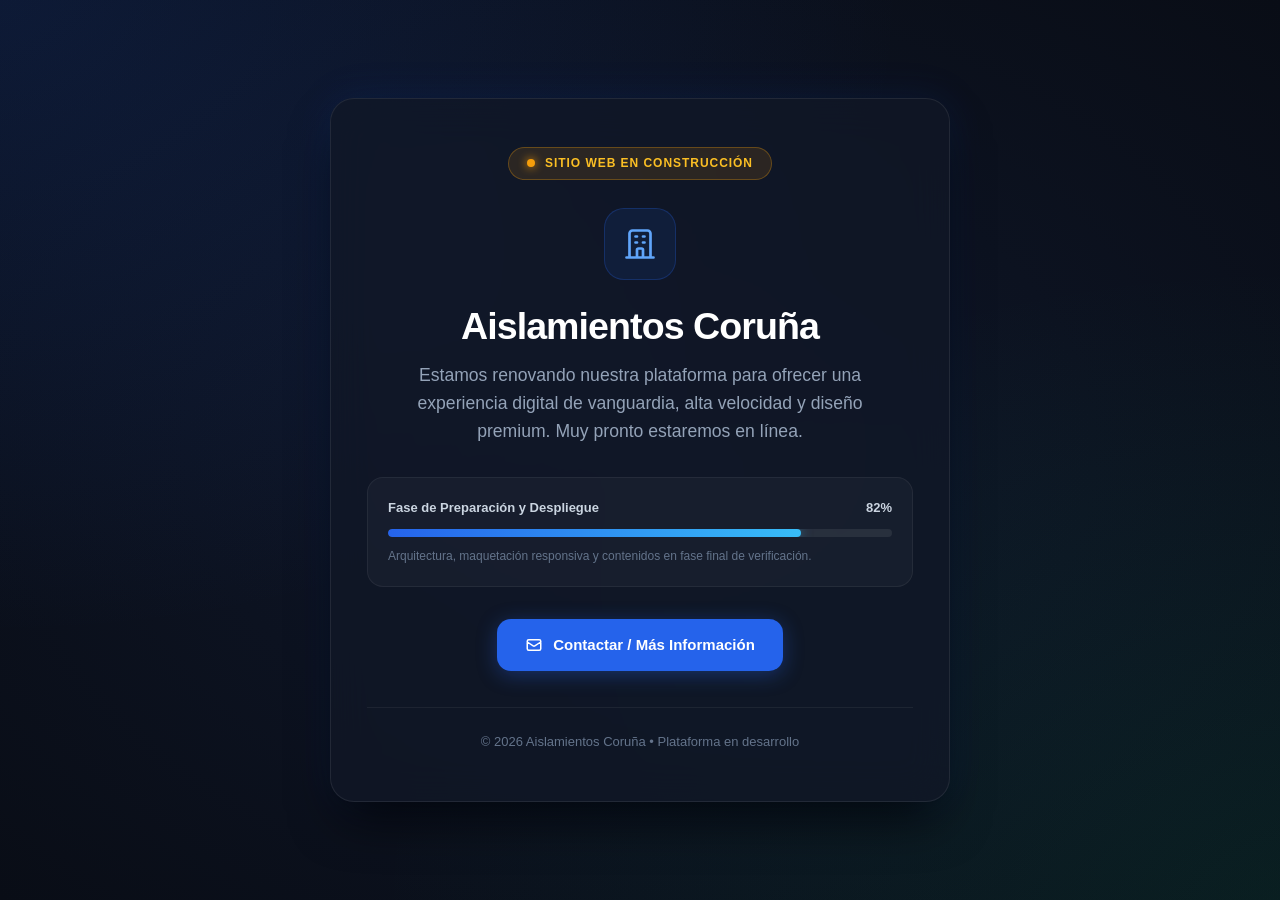
==== commit e10f1231: "chore: Activar modo Sitio Web En Construcción" ====
--- a/index.html
+++ b/index.html
@@ -1,1534 +1,221 @@
 <!DOCTYPE html>
 <html lang="es">
-    <head>
-        <meta charset="UTF-8">
-        <meta name="viewport" content="width=device-width, initial-scale=1, shrink-to-fit=no">
-        <meta name="description" content="En Aislamientos Coruña (Nord Project) somos especialistas en aislamiento térmico insuflado, trasdosado y proyectado para viviendas y calorifugado industrial. ¡Ahorra hasta el 40%!" />
-        <meta name="keywords" content="aislamientos coruña, aislamiento termico, calorifugado industrial, aislamiento insuflado, aislamientos galicia, nord project" />
-        <link rel="icon" href="assets/images/favicon.png" sizes="35x35" type="image/png">
-        <title>Aislamientos Coruña - Nord Project | Expertos en Aislamiento Térmico</title>
-
-        <!-- FAQ Schema JSON-LD -->
-        <script type="application/ld+json">
-        {
-          "@context": "https://schema.org",
-          "@type": "FAQPage",
-          "mainEntity": [
-            {
-              "@type": "Question",
-              "name": "¿Cómo funciona el aislamiento insuflado en A Coruña?",
-              "acceptedAnswer": {
-                "@type": "Answer",
-                "text": "Se realizan pequeñas perforaciones en las juntas del mortero de la fachada o en tabiques internos de la vivienda. A través de ellas se inyecta neumáticamente el material aislante (como lana de roca o celulosa) rellenando la cámara de aire por completo. Posteriormente, se sellan los orificios logrando un acabado idéntico al original en un solo día."
-              }
-            },
-            {
-              "@type": "Question",
-              "name": "¿Hay que salir de casa durante la instalación?",
-              "acceptedAnswer": {
-                "@type": "Answer",
-                "text": "No, en absoluto. Al tratarse de un sistema de aislamiento insuflado que se inyecta de forma limpia y rápida, no es necesario desalojar la vivienda. Puede seguir con su rutina diaria con total normalidad y comodidad mientras nuestros técnicos trabajan."
-              }
-            },
-            {
-              "@type": "Question",
-              "name": "¿Se rompen las paredes o se generan escombros?",
-              "acceptedAnswer": {
-                "@type": "Answer",
-                "text": "No se rompen ni se tiran tabiques. El proceso es mínimamente invasivo. Solo realizamos pequeñas perforaciones de apenas 2 a 3 cm de diámetro en las juntas de los ladrillos del exterior o del pladur interior. Tras rellenar la cámara de aire, sellamos los orificios de inmediato para que la superficie quede impecable."
-              }
-            },
-            {
-              "@type": "Question",
-              "name": "¿Realmente ayuda a eliminar las humedades?",
-              "acceptedAnswer": {
-                "@type": "Answer",
-                "text": "Sí, el aislamiento insuflado es sumamente eficaz para eliminar las humedades por condensación. Al rellenar la cámara de aire, eliminamos los puentes térmicos y elevamos la temperatura de las paredes interiores, evitando que el vapor de agua condense en ellas y se forme moho."
-              }
-            },
-            {
-              "@type": "Question",
-              "name": "¿En cuánto tiempo se amortiza la inversión en aislamiento?",
-              "acceptedAnswer": {
-                "@type": "Answer",
-                "text": "La inversión se amortiza típicamente en un plazo de entre 2 y 4 años. Gracias al ahorro energético inmediato de hasta el 40% en facturas de calefacción y aire acondicionado, empezará a recuperar la inversión desde el primer mes."
-              }
-            }
-          ]
-        }
-        </script>
-
-        <link rel="stylesheet" href="assets/css/all.min.css">
-        <link rel="stylesheet" href="assets/css/fontello.css">
-        <link rel="stylesheet" href="assets/css/animate.min.css">
-        <link rel="stylesheet" href="assets/css/bootstrap.min.css">
-        <link rel="stylesheet" href="assets/css/jquery.fancybox.min.css">
-        <link rel="stylesheet" href="assets/css/jquery.bootstrap-touchspin.min.css">
-        <link rel="stylesheet" href="assets/css/nouislider.min.css">
-        <link rel="stylesheet" href="assets/css/perfect-scrollbar.css">
-        <link rel="stylesheet" href="assets/css/slick.css">
-        <link rel="stylesheet" href="assets/css/style.css">
-        <link rel="stylesheet" href="assets/css/responsive.css">
-        <link rel="stylesheet" href="assets/css/color.css">
-        <!-- Custom Overrides for Glassmorphism Hotspots -->
-        <style>
-            /* Aligned Layout for Services Section */
-            .photo-info-wrap {
-                padding: 6rem 1.5rem !important;
-                background-color: #F9F9FA !important; /* Premium light grey background */
-            }
-            .photo-info-inner {
-                max-width: 1200px;
-                margin: 0 auto;
-                display: grid !important;
-                grid-template-columns: 42% 1fr 1fr !important;
-                grid-template-rows: auto auto !important;
-                gap: 2rem !important;
-                align-items: stretch !important;
-                padding: 0 !important;
-                background: transparent !important;
-            }
-            .photo-info-inner::before {
-                display: none !important; /* Hide template borders */
-            }
-            
-            /* Left Side Image */
-            .photo-info-img {
-                grid-column: 1 !important;
-                grid-row: 1 / span 2 !important;
-                height: 100% !important;
-                min-height: 520px !important;
-                border-radius: 12px !important;
-                box-shadow: 0 10px 30px rgba(0,0,0,0.08) !important;
-                background-size: cover !important;
-                background-position: center !important;
-            }
-            .photo-info-img::before {
-                display: none !important; /* Hide double border */
-            }
-
-            /* Services Cards Container Placement */
-            .photo-info-box {
-                position: static !important;
-                transform: none !important;
-                margin: 0 !important;
-                display: flex !important;
-                width: 100% !important;
-            }
-            .photo-info-box > span {
-                display: none !important; /* Hide old plus button toggle */
-            }
-            
-            /* Positioning the cards in 2x2 grid */
-            .photo-info-box.v1 {
-                grid-column: 2 !important;
-                grid-row: 1 !important;
-            }
-            .photo-info-box.v2 {
-                grid-column: 3 !important;
-                grid-row: 1 !important;
-            }
-            .photo-info-box.v3 {
-                grid-column: 2 !important;
-                grid-row: 2 !important;
-            }
-            .photo-info-box.v4 {
-                grid-column: 3 !important;
-                grid-row: 2 !important;
-            }
-
-            /* Glassmorphism Card Styling */
-            .photo-info-box-inner {
-                position: relative !important;
-                top: 0 !important;
-                left: 0 !important;
-                right: auto !important;
-                bottom: auto !important;
-                visibility: visible !important;
-                opacity: 1 !important;
-                transform: scale(1) !important;
-                display: flex !important;
-                flex-direction: column !important;
-                width: 100% !important;
-                height: 100% !important;
-                
-                /* Glassmorphic backdrop */
-                background: rgba(255, 255, 255, 0.75) !important;
-                backdrop-filter: blur(10px) !important;
-                -webkit-backdrop-filter: blur(10px) !important;
-                border: 1px solid rgba(255, 255, 255, 0.5) !important;
-                border-radius: 12px !important;
-                box-shadow: 0 8px 24px rgba(18, 21, 26, 0.05) !important;
-                padding: 2.25rem 2rem 1.75rem !important;
-                transition: all 0.3s ease !important;
-            }
-            .photo-info-box-inner:hover {
-                transform: translateY(-5px) !important;
-                box-shadow: 0 12px 30px rgba(197, 160, 89, 0.12) !important;
-                border-color: rgba(197, 160, 89, 0.3) !important;
-            }
-            .photo-info-box-inner::before {
-                display: none !important;
-            }
-            .photo-info-box-inner > svg {
-                display: none !important;
-            }
-            
-            /* Text Styling */
-            .photo-info-box-inner > h3 {
-                font-family: 'Montserrat', sans-serif !important;
-                font-weight: 700 !important;
-                text-transform: uppercase !important;
-                font-size: 1.55rem !important;
-                margin-bottom: 0.75rem !important;
-                padding-left: 0 !important;
-                line-height: 1.3 !important;
-            }
-            .photo-info-box-inner > h3 a {
-                color: #000000 !important;
-            }
-            .photo-info-box-inner > h3 a:hover,
-            .photo-info-box-inner > h3 a:focus {
-                color: #A37F3B !important;
-            }
-            .photo-info-box-inner > h3::before {
-                display: none !important;
-            }
-            .photo-info-box-inner > p {
-                color: #000000 !important;
-                font-family: 'Roboto', sans-serif !important;
-                font-weight: 400 !important;
-                font-size: 0.95rem !important;
-                line-height: 1.6 !important;
-                margin-bottom: 2.25rem !important;
-                flex-grow: 1 !important; /* Pushes button to bottom */
-            }
-            
-            /* Card Image Thumbnails */
-            .service-thumb {
-                width: 100%;
-                height: 140px;
-                background-size: cover;
-                background-position: center;
-                border-radius: 8px;
-                margin-bottom: 1.25rem;
-                box-shadow: 0 4px 10px rgba(0, 0, 0, 0.05);
-            }
-
-            /* Hero B2B Button custom color styling */
-            .btn-b2b-hero {
-                background: linear-gradient(135deg, #9AA0A6 0%, #F1F3F5 50%, #4E5357 100%) !important;
-                border: 1px solid #9AA0A6 !important;
-                color: #12151A !important;
-                font-weight: 750 !important;
-                box-shadow: 0 4px 12px rgba(78, 83, 87, 0.25) !important;
-            }
-            .btn-b2b-hero:hover,
-            .btn-b2b-hero:focus {
-                background: linear-gradient(135deg, #4E5357 0%, #9AA0A6 50%, #12151A 100%) !important;
-                border: 1px solid #4E5357 !important;
-                color: #ffffff !important;
-                box-shadow: 0 6px 15px rgba(78, 83, 87, 0.4) !important;
-            }
-            
-            /* CTA Button at the bottom */
-            .photo-info-box-inner > a {
-                float: none !important;
-                display: inline-block !important;
-                align-self: flex-start !important;
-                background: linear-gradient(135deg, #C5A059 0%, #E2C58A 50%, #A37F3B 100%) !important;
-                color: #12151A !important;
-                font-weight: 700 !important;
-                font-family: 'Montserrat', sans-serif !important;
-                font-size: 0.8rem !important;
-                text-transform: uppercase !important;
-                padding: 0.65rem 1.35rem !important;
-                border-radius: 6px !important;
-                box-shadow: 0 4px 10px rgba(197, 160, 89, 0.2) !important;
-                transition: all 0.3s ease !important;
-                margin-top: auto !important; /* Forces alignment */
-            }
-            .photo-info-box-inner > a:hover {
-                background: #A37F3B !important;
-                color: #fff !important;
-                transform: translateY(-2px) !important;
-                box-shadow: 0 6px 15px rgba(197, 160, 89, 0.3) !important;
-            }
-
-            /* Responsive Adjustments */
-            @media (max-width: 1199px) {
-                .photo-info-inner {
-                    grid-template-columns: 38% 1fr 1fr !important;
-                    gap: 1.25rem !important;
-                }
-                .photo-info-box-inner {
-                    padding: 1.75rem 1.5rem 1.5rem !important;
-                }
-            }
-            
-            /* Specific overrides to prevent layout shifts or staggering on mobile/tablets */
-            .photo-info-box.v1 .photo-info-box-inner,
-            .photo-info-box.v2 .photo-info-box-inner,
-            .photo-info-box.v3 .photo-info-box-inner,
-            .photo-info-box.v4 .photo-info-box-inner {
-                top: 0 !important;
-                left: 0 !important;
-                right: auto !important;
-                bottom: auto !important;
-                transform: none !important;
-                -webkit-transform: none !important;
-            }
-            
-            @media (max-width: 991px) {
-                .photo-info-inner {
-                    display: flex !important;
-                    flex-direction: column !important;
-                    gap: 1.5rem !important;
-                }
-                .photo-info-img {
-                    height: 320px !important;
-                    min-height: 320px !important;
-                    width: 100% !important;
-                }
-                .photo-info-box {
-                    position: static !important;
-                    width: 100% !important;
-                    transform: none !important;
-                    margin: 0 !important;
-                }
-                .photo-info-box-inner {
-                    min-width: 100% !important;
-                    max-width: 100% !important;
-                    width: 100% !important;
-                    height: auto !important;
-                    position: relative !important;
-                    top: 0 !important;
-                    left: 0 !important;
-                    right: auto !important;
-                    bottom: auto !important;
-                    transform: none !important;
-                    -webkit-transform: none !important;
-                    background: rgba(255, 255, 255, 0.85) !important;
-                }
-            }
-
-            /* Section Accent underlines in Cobalt Blue */
-            .sec-title-inner > h2 i {
-                background-color: #1B365D !important;
-            }
-            .about-fact-box::before {
-                background-color: #1B365D !important;
-            }
-
-            /* FAQ Accordion accents in Cobalt Blue */
-            .toggle-item > h4 i {
-                background-color: #1B365D !important;
-                border-color: #1B365D !important;
-            }
-            .toggle-item > h4 i svg.arrow-svg path {
-                fill: #ffffff !important;
-                stroke: #ffffff !important;
-            }
-            .toggle-item > h4 i svg.close-svg path {
-                stroke: #ffffff !important;
-            }
-
-            /* New Hero Section overrides */
-            #inicio {
-                background-image: linear-gradient(rgba(18, 21, 26, 0.75), rgba(18, 21, 26, 0.75)), url('assets/images/resources/feat-img3-1.png');
-                background-size: cover;
-                background-position: center;
-                background-attachment: fixed;
-                padding: 120px 0 100px 0 !important;
-                height: 100vh !important;
-                min-height: 100vh !important;
-                display: flex !important;
-                align-items: center !important;
-            }
-            .hero-content-left h1 {
-                font-size: 3.5rem !important;
-                line-height: 1.15 !important;
-                letter-spacing: 0.5px !important;
-            }
-            .hero-content-left p {
-                font-size: 1.15rem !important;
-                color: rgba(255,255,255,0.9) !important;
-            }
-            .hero-content-left ul li {
-                color: #ffffff !important;
-                margin-bottom: 1rem;
-                font-size: 1.05rem !important;
-            }
-            .hero-form-card input.form-control, 
-            .hero-form-card select.form-control {
-                border: 1px solid #E5E7EB !important;
-                border-radius: 8px !important;
-                padding: 0.75rem 1rem !important;
-                font-size: 0.95rem !important;
-                color: #12151A !important;
-                height: auto !important;
-                background-color: #F9F9FA !important;
-            }
-            .hero-form-card input.form-control:focus, 
-            .hero-form-card select.form-control:focus {
-                border-color: #C5A059 !important;
-                background-color: #ffffff !important;
-                box-shadow: 0 0 0 3px rgba(197, 160, 89, 0.1) !important;
-                outline: none !important;
-            }
-            
-            /* Responsive updates for Hero */
-            @media (max-width: 991px) {
-                #inicio {
-                    padding: 80px 0 60px 0 !important;
-                    height: auto !important;
-                    min-height: auto !important;
-                    display: block !important;
-                }
-                .hero-content-left {
-                    text-align: center !important;
-                    margin-bottom: 3rem;
-                }
-                .hero-content-left h1 {
-                    font-size: 2.5rem !important;
-                }
-                .hero-content-left p {
-                    margin-left: auto !important;
-                    margin-right: auto !important;
-                }
-                .hero-content-left ul {
-                    display: inline-block !important;
-                    text-align: left !important;
-                }
-                .hero-form-card {
-                    padding: 2rem 1.5rem !important;
-                }
-            }
-
-            /* Logo color transition on scroll */
-            /* Initial state: dark/transparent header → logo in white */
-            header.stick.style2:not(.sticky) .logo img {
-                filter: brightness(0) invert(1);
-                transition: filter 0.4s ease;
-            }
-            /* After scroll: white header → logo in original colors */
-            header.stick.sticky .logo img {
-                filter: none;
-                transition: filter 0.4s ease;
-            }
-
-            /* Header Phone button styling */
-            .header-phone-btn {
-                font-weight: 700;
-                color: #ffffff !important;
-                background-color: #1B365D !important;
-                display: inline-flex;
-                align-items: center;
-                gap: 0.5rem;
-                padding: 0.55rem 1.35rem;
-                border-radius: 999px;
-                transition: all 0.3s ease;
-                box-shadow: 0 4px 12px rgba(27, 54, 93, 0.25);
-                font-family: 'Montserrat', sans-serif !important;
-                font-size: 0.9rem !important;
-            }
-            .header-phone-btn:hover {
-                background-color: #12243F !important;
-                transform: translateY(-2px);
-                box-shadow: 0 6px 15px rgba(27, 54, 93, 0.35);
-                color: #ffffff !important;
-                text-decoration: none !important;
-            }
-            .header-phone-btn i {
-                color: #ffffff !important;
-            }
-            
-            /* Responsive header phone styling */
-            @media (max-width: 575px) {
-                .header-phone-btn {
-                    padding: 0.4rem 0.95rem;
-                    font-size: 0.8rem !important;
-                }
-            }
-
-            /* Gallery Texts Contrast Overrides */
-            .gallery-box .gallery-info span {
-                color: #E2C58A !important;
-                font-weight: 600 !important;
-                font-size: 0.9rem !important;
-                text-shadow: 0 2px 5px rgba(0,0,0,0.6) !important;
-                display: block;
-                margin-top: 2px;
-            }
-            .gallery-box .gallery-info h4 {
-                color: #ffffff !important;
-                font-weight: 700 !important;
-                text-shadow: 0 2px 5px rgba(0,0,0,0.6) !important;
-            }
-
-            /* Fix select inputs text clipping */
-            select.form-control {
-                height: 52px !important;
-                line-height: 1.2 !important;
-                padding: 0.75rem 1rem !important;
-                appearance: auto !important;
-                -webkit-appearance: auto !important;
-                -moz-appearance: auto !important;
-                color: #12151A !important;
-                background-color: #F9F9FA !important;
-            }
-            select.form-control option {
-                padding: 0.5rem !important;
-                color: #12151A !important;
-            }
-
-            /* Google Reviews Carousel and Card Styles */
-            .google-reviews-container {
-                padding: 1.5rem 0;
-            }
-            .google-reviews-carousel {
-                margin: 0 -15px; /* Compenses slide margins */
-            }
-            .google-review-card {
-                background: #ffffff !important;
-                border: 1px solid #e5e7eb !important;
-                border-radius: 12px !important;
-                padding: 1.75rem !important;
-                margin: 15px !important;
-                box-shadow: 0 4px 15px rgba(0,0,0,0.03) !important;
-                transition: all 0.3s ease !important;
-                display: block !important;
-                min-height: 260px !important;
-            }
-            .google-review-card:hover {
-                transform: translateY(-5px) !important;
-                box-shadow: 0 10px 25px rgba(0,0,0,0.06) !important;
-                border-color: #C5A059 !important;
-            }
-            .google-review-header {
-                display: flex !important;
-                justify-content: space-between !important;
-                align-items: flex-start !important;
-                margin-bottom: 0.85rem !important;
-            }
-            .google-reviewer-profile {
-                display: flex !important;
-                align-items: center !important;
-                gap: 0.75rem !important;
-            }
-            .google-reviewer-avatar {
-                width: 44px !important;
-                height: 44px !important;
-                border-radius: 50% !important;
-                display: flex !important;
-                align-items: center !important;
-                justify-content: center !important;
-                font-weight: 700 !important;
-                color: #fff !important;
-                font-size: 1.1rem !important;
-                text-transform: uppercase !important;
-            }
-            .google-reviewer-info h4 {
-                font-size: 0.95rem !important;
-                font-weight: 700 !important;
-                color: #111827 !important;
-                margin-bottom: 0.15rem !important;
-                font-family: 'Montserrat', sans-serif !important;
-            }
-            .google-reviewer-info span {
-                font-size: 0.75rem !important;
-                color: #6b7280 !important;
-                display: block !important;
-            }
-            .google-logo {
-                width: 18px !important;
-                height: 18px !important;
-            }
-            .google-rating-stars {
-                color: #f59e0b !important;
-                font-size: 0.95rem !important;
-                margin-bottom: 0.85rem !important;
-                display: flex !important;
-                gap: 2px !important;
-            }
-            .google-review-text {
-                font-size: 0.9rem !important;
-                color: #4b5563 !important;
-                line-height: 1.6 !important;
-                font-family: 'Roboto', sans-serif !important;
-                flex-grow: 1 !important;
-                margin-bottom: 1rem !important;
-            }
-            .google-review-date {
-                font-size: 0.75rem !important;
-                color: #9ca3af !important;
-            }
-            .google-reviews-carousel .slick-dots {
-                display: flex !important;
-                justify-content: center !important;
-                list-style: none !important;
-                padding: 0 !important;
-                margin: 2rem 0 0 0 !important;
-                gap: 8px !important;
-                width: 100% !important;
-            }
-            .google-reviews-carousel .slick-dots li button {
-                font-size: 0 !important;
-                width: 10px !important;
-                height: 10px !important;
-                border-radius: 50% !important;
-                border: none !important;
-                background-color: #d1d5db !important;
-                padding: 0 !important;
-                cursor: pointer !important;
-                transition: all 0.3s ease !important;
-            }
-            .google-reviews-carousel .slick-dots li.slick-active button {
-                background-color: #1B365D !important;
-                width: 24px !important;
-                border-radius: 999px !important;
-            }
-
-            /* Ensure FAQ section title is visible on top */
-            #faq {
-                padding-top: 80px !important;
-                background-color: #ffffff !important;
-            }
-            #faq .faq-wrap {
-                margin-top: 0 !important;
-                padding-top: 20px !important;
-            }
-            #faq .faq-inner {
-                padding: 80px 0 100px 0 !important;
-            }
-            #faq .sec-title {
-                position: relative !important;
-                z-index: 20 !important;
-                margin-bottom: 50px !important;
-                display: block !important;
-                visibility: visible !important;
-                opacity: 1 !important;
-            }
-            #faq .sec-title-inner h2 {
-                color: #12151A !important;
-                font-family: 'Montserrat', sans-serif !important;
-                font-weight: 800 !important;
-                font-size: 2.25rem !important;
-                line-height: 1.3 !important;
-                display: block !important;
-                visibility: visible !important;
-            }
-            #faq .sec-title-inner span {
-                color: #1B365D !important;
-                font-weight: 700 !important;
-                letter-spacing: 2px !important;
-                text-transform: uppercase !important;
-                font-size: 0.85rem !important;
-            }
-
-            /* Contact Form Card custom styles for mobile responsiveness */
-            .contact-form-card {
-                max-width: 700px;
-                width: 100%;
-                margin: 0 auto;
-                background: white;
-                padding: 3rem;
-                border-radius: 12px;
-                box-shadow: 0 10px 30px rgba(0,0,0,0.05);
-                border-top: 4px solid #C5A059;
-            }
-            @media (max-width: 575px) {
-                .contact-form-card {
-                    padding: 1.5rem !important;
-                }
-            }
-
-            /* Custom overrides for gold/yellow texts on white background (Quiénes Somos, Solicitar Diagnóstico Gratuito, etc.) */
-            .sec-title-inner > span.thm-clr,
-            .about-desc2 > a.thm-clr {
-                font-family: 'Montserrat', sans-serif !important;
-                text-transform: uppercase !important;
-                color: #2c3539 !important; /* Gris oscuro metalizado / Gunmetal */
-                font-weight: 700 !important;
-                letter-spacing: 1.5px !important;
-                font-size: 16px !important;
-                transition: all 0.3s ease !important;
-            }
-
-            .about-desc2 > a.thm-clr:hover {
-                color: #1B365D !important; /* Cobalt blue color on hover */
-                text-decoration: underline !important;
-            }
-
-            @media (min-width: 992px) {
-                .sec-title-inner > span.thm-clr,
-                .about-desc2 > a.thm-clr {
-                    font-size: 24px !important; /* 24px on PC */
-                }
-            }
-        </style>
-    </head>
-    <body>
-        <main>
-            <header class="stick style2 w-100">
-                <div class="container">
-                    <div class="logo-menu-wrap d-flex flex-wrap justify-content-between align-items-center w-100">
-                        <div class="logo">
-                            <h1 class="mb-0">
-                                <a href="index.html" title="Aislamientos Coruña - Nor Project" style="display: inline-block; line-height: 0;">
-                                    <img src="assets/images/logo-nor-project.png" alt="Aislamientos Coruña - Nor Project" width="140" style="height: auto; max-height: 56px; width: auto; display: block;">
-                                </a>
-                            </h1>
-                        </div><!-- Logo -->
-                        <nav class="d-flex flex-wrap justify-content-between align-items-center">
-                            <div class="nav-left">
-                                <ul class="mb-0 list-unstyled d-inline-flex flex-wrap w-100">
-                                    <li><a href="#inicio" title="Inicio"><span>Inicio</span></a></li>
-                                    <li><a href="#servicios" title="Servicios"><span>Servicios</span></a></li>
-                                    <li><a href="#faq" title="Preguntas Frecuentes"><span>Preguntas</span></a></li>
-                                    <li><a href="#contacto" title="Contacto"><span>Contacto</span></a></li>
-                                </ul>
-                            </div>
-                            <div class="nav-right d-inline-flex flex-wrap">
-                                <ul class="d-flex flex-wrap mb-0 list-unstyled">
-                                    <li><a href="tel:639878385" title="Llámanos" class="header-phone-btn"><i class="icon-phone"></i> 639 878 385</a></li>
-                                    <li class="res-menu-btn-wrap"><a class="res-menu-btn" href="javascript:void(0);" title="Menú"><i class="fas fa-align-justify"></i></a></li>
-                                </ul>
-                            </div>
-                        </nav>
-                    </div><!-- Logo Menu Wrap -->
-                </div>
-            </header><!-- Header -->
-            
-            <div class="responsive-menu position-fixed w-100">
-                <span class="menu-close"><i class="fas fa-times"></i></span>
-                <ul class="mb-0 list-unstyled w-100">
-                    <li><a href="#inicio" title="Inicio"><span>Inicio</span></a></li>
-                    <li><a href="#servicios" title="Servicios"><span>Servicios</span></a></li>
-                    <li><a href="#faq" title="Preguntas Frecuentes"><span>Preguntas</span></a></li>
-                    <li><a href="#contacto" title="Contacto"><span>Contacto</span></a></li>
-                </ul>
-                <div class="scl-links v2 d-flex flex-wrap w-100" style="margin-top: 2rem;">
-                    <a href="tel:639878385" title="Llámanos" style="font-weight: 700; color: #C5A059; font-size: 1.2rem;"><i class="icon-phone"></i> 639 878 385</a>
-                </div>
-            </div><!-- Responsive Menu -->
-
-            <section id="inicio" class="w-100 position-relative">
-                <div class="container">
-                    <div class="row align-items-center">
-                        <div class="col-lg-7 hero-content-left pr-lg-5">
-                            <p style="color: #E2C58A; font-family: 'Montserrat', sans-serif; font-size: 1.2rem; font-weight: 500; margin-bottom: 1.25rem;">Aislamiento Nord Project</p>
-                            <h1 style="color: #ffffff; font-family: 'Montserrat', sans-serif; font-weight: 800; font-size: 3.3rem; line-height: 1.15; margin-bottom: 1.5rem; text-shadow: 0 2px 10px rgba(0,0,0,0.3);">
-                                Aislamientos Coruña:<br>Soluciones Térmicas<br>
-                                <span style="font-family: 'Montserrat', sans-serif; color: #E2C58A; font-weight: 700; text-transform: uppercase; letter-spacing: 1px;">que generan valor</span>
-                            </h1>
-                            <p style="color: rgba(255,255,255,0.9); font-family: 'Roboto', sans-serif; font-size: 1.15rem; line-height: 1.6; margin-bottom: 2rem; max-width: 600px;">
-                                Protege tu chalet o piso del frío y elimina las humedades en 24 horas de forma limpia y profesional.
-                            </p>
-                            
-                            <ul class="list-unstyled mb-4" style="font-family: 'Roboto', sans-serif; font-size: 1.05rem; line-height: 1.8;">
-                                <li class="d-flex align-items-start mb-3" style="color: #ffffff;">
-                                    <span style="display: inline-flex; align-items: center; justify-content: center; min-width: 24px; height: 24px; background-color: #C5A059; border-radius: 50%; margin-right: 12px; color: #12151A; font-weight: bold; font-size: 0.8rem; margin-top: 2px;">✓</span>
-                                    <span>Sin obras molestas en el interior de tu hogar.</span>
-                                </li>
-                                <li class="d-flex align-items-start mb-3" style="color: #ffffff;">
-                                    <span style="display: inline-flex; align-items: center; justify-content: center; min-width: 24px; height: 24px; background-color: #C5A059; border-radius: 50%; margin-right: 12px; color: #12151A; font-weight: bold; font-size: 0.8rem; margin-top: 2px;">✓</span>
-                                    <span>Ahorro garantizado de hasta el 40% en calefacción y aire acondicionado.</span>
-                                </li>
-                                <li class="d-flex align-items-start mb-3" style="color: #ffffff;">
-                                    <span style="display: inline-flex; align-items: center; justify-content: center; min-width: 24px; height: 24px; background-color: #C5A059; border-radius: 50%; margin-right: 12px; color: #12151A; font-weight: bold; font-size: 0.8rem; margin-top: 2px;">✓</span>
-                                    <span>Materiales certificados y máxima garantía por escrito.</span>
-                                </li>
-                            </ul>
-                            
-                            <div class="mt-4" style="color: #ffffff; font-family: 'Montserrat', sans-serif; font-weight: 600; font-size: 0.95rem; display: flex; align-items: center; gap: 0.5rem;">
-                                <span style="color: #E2C58A; font-size: 1.25rem;">★</span> <span>+500 viviendas aisladas con éxito en toda Galicia</span>
-                            </div>
-                        </div>
-                        
-                        <div class="col-lg-5 mt-5 mt-lg-0">
-                            <!-- Floating Form Card -->
-                            <div class="hero-form-card position-relative bg-white" style="border-radius: 16px; padding: 2.25rem; box-shadow: 0 15px 35px rgba(0,0,0,0.3); overflow: visible;">
-                                <!-- Top Silver Metallic Capsule Badge -->
-                                <div class="position-absolute" style="top: -16px; left: 50%; transform: translateX(-50%); background: linear-gradient(135deg, #9AA0A6 0%, #F1F3F5 50%, #4E5357 100%); color: #12151A; font-family: 'Montserrat', sans-serif; font-size: 0.7rem; font-weight: 750; padding: 0.45rem 1.75rem; border-radius: 999px; text-transform: uppercase; letter-spacing: 1px; box-shadow: 0 4px 12px rgba(78, 83, 87, 0.35); z-index: 10; white-space: nowrap;">
-                                    Respuesta en 24h • Gratis
-                                </div>
-                                
-                                <h3 style="color: #12151A; font-family: 'Montserrat', sans-serif; font-weight: 800; font-size: 1.55rem; text-align: center; margin-bottom: 0.5rem; margin-top: 0.5rem; line-height: 1.2;">
-                                    Calcula tu <span style="color: #C5A059;">Presupuesto</span>
-                                </h3>
-                                <p style="color: #737176; font-family: 'Roboto', sans-serif; font-size: 0.85rem; text-align: center; margin-bottom: 1.5rem;">
-                                    Rellena el formulario y te asesoramos sin compromiso.
-                                </p>
-                                
-                                <form action="#contacto" method="POST" id="heroLeadForm" style="font-family: 'Roboto', sans-serif;">
-                                    <div class="form-group mb-3" style="text-align: left;">
-                                        <label for="heroName" style="color: #12151A; font-weight: 600; font-size: 0.85rem; margin-bottom: 0.4rem; display: block;">Nombre completo</label>
-                                        <input type="text" id="heroName" name="name" class="form-control" placeholder="Escribe tu nombre" required>
-                                    </div>
-                                    <div class="form-group mb-3" style="text-align: left;">
-                                        <label for="heroPhone" style="color: #12151A; font-weight: 600; font-size: 0.85rem; margin-bottom: 0.4rem; display: block;">Teléfono de contacto</label>
-                                        <input type="tel" id="heroPhone" name="phone" class="form-control" placeholder="Ej. 600 000 000" required>
-                                    </div>
-                                    <div class="form-group mb-4" style="text-align: left;">
-                                        <label for="heroService" style="color: #12151A; font-weight: 600; font-size: 0.85rem; margin-bottom: 0.4rem; display: block;">Tipo de aislamiento</label>
-                                        <select id="heroService" name="service" class="form-control" required style="background-color: #F9F9FA; appearance: auto; -webkit-appearance: auto;">
-                                            <option value="">Selecciona una opción</option>
-                                            <option value="insuflado">Aislamiento Insuflado</option>
-                                            <option value="trasdosado">Aislamiento Trasdosado</option>
-                                            <option value="proyectado">Aislamiento Proyectado</option>
-                                            <option value="calorifugado">Calorifugado Industrial B2B</option>
-                                        </select>
-                                    </div>
-                                    
-                                    <button type="submit" class="w-100" style="background: linear-gradient(135deg, #C5A059 0%, #E2C58A 50%, #A37F3B 100%); color: #12151A; font-family: 'Montserrat', sans-serif; font-weight: 750; font-size: 0.85rem; text-transform: uppercase; padding: 0.95rem; border: none; border-radius: 8px; box-shadow: 0 4px 10px rgba(197, 160, 89, 0.2); transition: all 0.3s ease; cursor: pointer; letter-spacing: 0.5px; display: block;">
-                                        Calcular Presupuesto Gratis
-                                    </button>
-                                    
-                                    <div class="text-center mt-3" style="color: #9CA3AF; font-size: 0.75rem; display: flex; align-items: center; justify-content: center; gap: 0.4rem; font-family: 'Roboto', sans-serif;">
-                                        <span style="font-size: 0.85rem;">🔒</span> Tus datos están totalmente protegidos.
-                                    </div>
-                                </form>
-                            </div>
-                        </div>
-                    </div>
-                </div>
-            </section>
-
-            <section id="sobre-nosotros">
-                <div class="w-100 pt-80 pb-130 position-relative">
-                    <div class="container">
-                        <div class="about-wrap2 position-relative w-100">
-                            <div class="row align-items-end">
-                                <div class="col-md-6 col-sm-6 col-lg-6">
-                                    <div class="sec-title w-100">
-                                        <div class="sec-title-inner d-inline-block">
-                                            <span class="d-block thm-clr">Quiénes Somos</span>
-                                            <h2 class="mb-0">Nort Projects CTI SL<i></i></h2>
-                                        </div>
-                                    </div><!-- Sec Title -->
-                                    <div class="about-desc2 w-100">
-                                        <p class="mb-0">Somos especialistas en el control y la eficiencia térmica. Bajo nuestra marca <strong>Aislamientos Coruña (Nord Project)</strong>, aportamos confort a los hogares gallegos y soluciones de calorifugado técnico a empresas e industrias de toda Galicia.</p>
-                                        <p class="mb-0">Nuestras técnicas garantizan un aislamiento térmico integral en cámaras de aire, tabiques y techos, reduciendo pérdidas energéticas de forma inmediata y eliminando humedades por condensación sin escombros.</p>
-                                        <a class="d-inline-block thm-clr" href="#contacto" title="">Solicitar Diagnóstico Gratuito</a>
-                                    </div>
-                                </div>
-                                <div class="col-md-6 col-sm-6 col-lg-6">
-                                    <div class="about-facts-wrap w-100">
-                                        <div class="row">
-                                            <div class="col-md-6 col-sm-6 col-lg-6">
-                                                <div class="about-fact-box-wrap text-center w-100">
-                                                    <div class="about-fact-box position-relative w-100">
-                                                        <span class="d-block counter">500</span>
-                                                        <h5 class="mb-0">Viviendas Aisladas</h5>
-                                                    </div>
-                                                </div>
-                                            </div>
-                                            <div class="col-md-6 col-sm-6 col-lg-6">
-                                                <div class="about-fact-box-wrap text-center w-100">
-                                                    <div class="about-fact-box position-relative w-100">
-                                                        <span class="d-block counter">40</span>
-                                                        <h5 class="mb-0">% de Ahorro Medio</h5>
-                                                    </div>
-                                                </div>
-                                            </div>
-                                            <div class="col-md-6 col-sm-6 col-lg-6">
-                                                <div class="about-fact-box-wrap text-center w-100">
-                                                    <div class="about-fact-box position-relative w-100">
-                                                        <span class="d-block">24</span>
-                                                        <h5 class="mb-0">Horas por Obra</h5>
-                                                    </div>
-                                                </div>
-                                            </div>
-                                            <div class="col-md-6 col-sm-6 col-lg-6">
-                                                <div class="about-fact-box-wrap text-center w-100">
-                                                    <div class="about-fact-box position-relative w-100">
-                                                        <span class="d-block counter">100</span>
-                                                        <h5 class="mb-0">% Garantía Escrita</h5>
-                                                    </div>
-                                                </div>
-                                            </div>
-                                        </div>
-                                    </div>
-                                </div>
-                            </div>
-                        </div><!-- About Wrap 2 -->
-                    </div>
-                </div>
-            </section>
-
-            <section id="servicios">
-                <div class="w-100 position-relative">
-                    <div class="photo-info-wrap position-relative w-100">
-                        <div class="photo-info-inner position-relative w-100">
-                            <div class="photo-info-img position-relative w-100" style="background-image: url(assets/images/resources/photo-info-img.png);"></div>
-                            
-                            <!-- Hotspot 1 -->
-                            <div class="photo-info-box v1">
-                                <span><i><svg viewBox="0 0 31 32" fill="none" xmlns="http://www.w3.org/2000/svg"><path d="M0.5 15.5H30.5" stroke="#1E1E20" stroke-linecap="round"/><path d="M16 1L16 31" stroke="#1E1E20" stroke-linecap="round"/></svg></i></span>
-                                <div class="photo-info-box-inner">
-                                    <div class="service-thumb" style="background-image: url('assets/images/resources/insuflado_thumb.png');"></div>
-                                    <h3 class="mb-0"><a href="#contacto" title="">Aislamiento Insuflado</a></h3>
-                                    <p class="mb-0">Inyección de lana de roca o celulosa en la cámara de aire de las fachadas en solo un día, sin obras interiores.</p>
-                                    <a class="d-inline-block thm-clr" href="#contacto" title="">Más información</a>
-                                </div>
-                            </div>
-
-                            <!-- Hotspot 2 -->
-                            <div class="photo-info-box v2">
-                                <span><i><svg viewBox="0 0 31 32" fill="none" xmlns="http://www.w3.org/2000/svg"><path d="M0.5 15.5H30.5" stroke="#1E1E20" stroke-linecap="round"/><path d="M16 1L16 31" stroke="#1E1E20" stroke-linecap="round"/></svg></i></span>
-                                <div class="photo-info-box-inner">
-                                    <div class="service-thumb" style="background-image: url('assets/images/resources/why-choose-img1-2.png');"></div>
-                                    <h3 class="mb-0"><a href="#contacto" title="">Aislamiento Trasdosado</a></h3>
-                                    <p class="mb-0">Instalación interior de paneles aislantes tras placas de yeso laminado (pladur) para mayor aislamiento acústico y térmico.</p>
-                                    <a class="d-inline-block thm-clr" href="#contacto" title="">Más información</a>
-                                </div>
-                            </div>
-
-                            <!-- Hotspot 3 -->
-                            <div class="photo-info-box v3">
-                                <span><i><svg viewBox="0 0 31 32" fill="none" xmlns="http://www.w3.org/2000/svg"><path d="M0.5 15.5H30.5" stroke="#1E1E20" stroke-linecap="round"/><path d="M16 1L16 31" stroke="#1E1E20" stroke-linecap="round"/></svg></i></span>
-                                <div class="photo-info-box-inner">
-                                    <div class="service-thumb" style="background-image: url('assets/images/resources/why-choose-img1-3.png');"></div>
-                                    <h3 class="mb-0"><a href="#contacto" title="">Aislamiento Proyectado</a></h3>
-                                    <p class="mb-0">Espuma de poliuretano continua para el sellado perfecto de puentes térmicos en tejados, techos y cubiertas.</p>
-                                    <a class="d-inline-block thm-clr" href="#contacto" title="">Más información</a>
-                                </div>
-                            </div>
-
-                            <!-- Hotspot 4 -->
-                            <div class="photo-info-box v4">
-                                <span><i><svg viewBox="0 0 31 32" fill="none" xmlns="http://www.w3.org/2000/svg"><path d="M0.5 15.5H30.5" stroke="#1E1E20" stroke-linecap="round"/><path d="M16 1L16 31" stroke="#1E1E20" stroke-linecap="round"/></svg></i></span>
-                                <div class="photo-info-box-inner">
-                                    <div class="service-thumb" style="background-image: url('assets/images/resources/feat-img3-2.png');"></div>
-                                    <h3 class="mb-0"><a href="#contacto" title="">Calorifugado Industrial B2B</a></h3>
-                                    <p class="mb-0">Revestimiento aislante y chapa metálica protectora para tuberías de vapor, calderas y depósitos.</p>
-                                    <a class="d-inline-block thm-clr" href="#contacto" title="">Más información</a>
-                                </div>
-                            </div>
-
-                        </div>
-                    </div><!-- Photo Info Wrap -->
-                </div>
-            </section>
-
-            <section id="ventajas">
-                <div class="w-100 pt-100 pb-170 position-relative">
-                    <div class="container">
-                        <div class="sec-title text-center w-100">
-                            <div class="sec-title-inner d-inline-block">
-                                <span class="d-block thm-clr">Nuestras Ventajas</span>
-                                <h2 class="mb-0">Por qué elegir a Aislamientos Coruña<i></i></h2>
-                            </div>
-                        </div><!-- Sec Title -->
-                        <div class="why-choose-wrap position-relative w-100">
-                            <div class="why-choose-caro">
-                                <div class="why-choose-item position-relative d-block w-100">
-                                    <div class="why-choose-img position-relative"><img class="img-fluid w-100" src="assets/images/resources/why-choose-img1-1.png" alt="Ventaja 1"></div>
-                                    <div class="why-choose-info position-absolute">
-                                        <span>01<i class="icon-labor"></i></span>
-                                        <h3 class="mb-0">Equipos de técnicos especializados con formación certificada en aislamiento residencial e industrial</h3>
-                                    </div>
-                                </div>
-                                <div class="why-choose-item position-relative d-block w-100">
-                                    <div class="why-choose-img position-relative"><img class="img-fluid w-100" src="assets/images/resources/why-choose-img1-2.png" alt="Ventaja 2"></div>
-                                    <div class="why-choose-info position-absolute">
-                                        <span>02<i class="icon-brick"></i></span>
-                                        <h3 class="mb-0">Uso de materiales certificados homologados por la UE, ecológicos y de máximo rendimiento térmico</h3>
-                                    </div>
-                                </div>
-                                <div class="why-choose-item position-relative d-block w-100">
-                                    <div class="why-choose-img position-relative"><img class="img-fluid w-100" src="assets/images/resources/why-choose-img1-3.png" alt="Ventaja 3"></div>
-                                    <div class="why-choose-info position-absolute">
-                                        <span>03<i class="icon-save"></i></span>
-                                        <h3 class="mb-0">Ahorro garantizado de hasta el 40% en tus facturas energéticas desde el primer día sin obras engorrosas</h3>
-                                    </div>
-                                </div>
-                            </div>
-                            <div class="pagiInfo"></div>
-                        </div>
-                    </div>
-                </div>
-            </section>
-
-            <section id="faq" style="padding-top: 80px; padding-bottom: 0;">
-                <div class="w-100 position-relative">
-                    <span class="position-absolute sec-watermark left-watermark overlap-tp-shap100 pos-lft-250" style="color: rgba(197, 160, 89, 0.05);">Dudas</span>
-                    <div class="faq-wrap position-relative w-100">
-                        <div class="container mb-5">
-                            <div class="sec-title text-center w-100 mb-0">
-                                <div class="sec-title-inner d-inline-block">
-                                    <span class="d-block thm-clr">Preguntas</span>
-                                    <h2 class="mb-0" style="color: #12151A !important;">Preguntas Frecuentes sobre Aislamiento en A Coruña<i></i></h2>
-                                </div>
-                            </div>
-                        </div>
-                        <div class="faq-inner dark-layer opc8 position-relative w-100">
-                            <div class="fixed-bg faq-img" style="background-image: url(assets/images/parallax-bg4.png);"></div>
-                            <div class="container">
-                                <div class="toggle w-100" id="toggle">
-                                    <div class="toggle-item w-100">
-                                        <h4 class="mb-0 position-relative"><span class="position-absolute">01</span>¿Cómo funciona el aislamiento insuflado en A Coruña?<i class="thm-bg position-absolute"><svg class="arrow-svg" viewBox="0 0 16 28" fill="none" xmlns="http://www.w3.org/2000/svg"><path d="M8 28L1.0718 20.5L14.9282 20.5L8 28Z" fill="#1E1E20"/><path d="M8 21L8 0" stroke="#1E1E20"/></svg><svg class="close-svg" viewBox="0 0 43 44" fill="none" xmlns="http://www.w3.org/2000/svg"><path d="M11.2471 11.0399L32.4603 32.2531" stroke="white" stroke-linecap="round"/><path d="M32.4602 11.747L11.247 32.9602" stroke="white" stroke-linecap="round"/></svg></i></h4>
-                                        <div class="toggle-content w-100">
-                                            <p class="mb-0">Se realizan pequeñas perforaciones en las juntas del mortero de la fachada o en tabiques internos de la vivienda. A través de ellas se inyecta neumáticamente el material aislante (como lana de roca o celulosa) rellenando la cámara de aire por completo. Posteriormente, se sellan los orificios logrando un acabado idéntico al original en un solo día.</p>
-                                        </div>
-                                    </div>
-                                    <div class="toggle-item w-100">
-                                        <h4 class="mb-0 position-relative"><span class="position-absolute">02</span>¿Hay que salir de casa durante la instalación?<i class="thm-bg position-absolute"><svg class="arrow-svg" viewBox="0 0 16 28" fill="none" xmlns="http://www.w3.org/2000/svg"><path d="M8 28L1.0718 20.5L14.9282 20.5L8 28Z" fill="#1E1E20"/><path d="M8 21L8 0" stroke="#1E1E20"/></svg><svg class="close-svg" viewBox="0 0 43 44" fill="none" xmlns="http://www.w3.org/2000/svg"><path d="M11.2471 11.0399L32.4603 32.2531" stroke="white" stroke-linecap="round"/><path d="M32.4602 11.747L11.247 32.9602" stroke="white" stroke-linecap="round"/></svg></i></h4>
-                                        <div class="toggle-content w-100">
-                                            <p class="mb-0">No, en absoluto. Al tratarse de un sistema de aislamiento insuflado que se inyecta de forma limpia y rápida, no es necesario desalojar la vivienda. Puede seguir con su rutina diaria con total normalidad y comodidad mientras nuestros técnicos trabajan.</p>
-                                        </div>
-                                    </div>
-                                    <div class="toggle-item w-100">
-                                        <h4 class="mb-0 position-relative"><span class="position-absolute">03</span>¿Se rompen las paredes o se generan escombros?<i class="thm-bg position-absolute"><svg class="arrow-svg" viewBox="0 0 16 28" fill="none" xmlns="http://www.w3.org/2000/svg"><path d="M8 28L1.0718 20.5L14.9282 20.5L8 28Z" fill="#1E1E20"/><path d="M8 21L8 0" stroke="#1E1E20"/></svg><svg class="close-svg" viewBox="0 0 43 44" fill="none" xmlns="http://www.w3.org/2000/svg"><path d="M11.2471 11.0399L32.4603 32.2531" stroke="white" stroke-linecap="round"/><path d="M32.4602 11.747L11.247 32.9602" stroke="white" stroke-linecap="round"/></svg></i></h4>
-                                        <div class="toggle-content w-100">
-                                            <p class="mb-0">No se rompen ni se tiran tabiques. El proceso es mínimamente invasivo. Solo realizamos pequeñas perforaciones de apenas 2 a 3 cm de diámetro en las juntas de los ladrillos del exterior o del pladur interior. Tras rellenar la cámara de aire, sellamos los orificios de inmediato para que la superficie quede impecable y sin necesidad de obras molestas.</p>
-                                        </div>
-                                    </div>
-                                    <div class="toggle-item w-100">
-                                        <h4 class="mb-0 position-relative"><span class="position-absolute">04</span>¿Realmente ayuda a eliminar las humedades?<i class="thm-bg position-absolute"><svg class="arrow-svg" viewBox="0 0 16 28" fill="none" xmlns="http://www.w3.org/2000/svg"><path d="M8 28L1.0718 20.5L14.9282 20.5L8 28Z" fill="#1E1E20"/><path d="M8 21L8 0" stroke="#1E1E20"/></svg><svg class="close-svg" viewBox="0 0 43 44" fill="none" xmlns="http://www.w3.org/2000/svg"><path d="M11.2471 11.0399L32.4603 32.2531" stroke="white" stroke-linecap="round"/><path d="M32.4602 11.747L11.247 32.9602" stroke="white" stroke-linecap="round"/></svg></i></h4>
-                                        <div class="toggle-content w-100">
-                                            <p class="mb-0">Sí, el aislamiento insuflado es sumamente eficaz para eliminar las humedades por condensación. Al rellenar la cámara de aire, eliminamos las corrientes de aire internas y elevamos la temperatura de las paredes interiores, evitando que el vapor de agua condense en ellas y se forme moho.</p>
-                                        </div>
-                                    </div>
-                                    <div class="toggle-item w-100">
-                                        <h4 class="mb-0 position-relative"><span class="position-absolute">05</span>¿En cuánto tiempo se amortiza la inversión en aislamiento?<i class="thm-bg position-absolute"><svg class="arrow-svg" viewBox="0 0 16 28" fill="none" xmlns="http://www.w3.org/2000/svg"><path d="M8 28L1.0718 20.5L14.9282 20.5L8 28Z" fill="#1E1E20"/><path d="M8 21L8 0" stroke="#1E1E20"/></svg><svg class="close-svg" viewBox="0 0 43 44" fill="none" xmlns="http://www.w3.org/2000/svg"><path d="M11.2471 11.0399L32.4603 32.2531" stroke="white" stroke-linecap="round"/><path d="M32.4602 11.747L11.247 32.9602" stroke="white" stroke-linecap="round"/></svg></i></h4>
-                                        <div class="toggle-content w-100">
-                                            <p class="mb-0">La inversión se amortiza típicamente en un plazo de entre 2 y 4 años. Gracias al ahorro energético inmediato de hasta el 40% en facturas de calefacción y aire acondicionado, empezará a recuperar la inversión desde el primer mes y disfrutará de un mayor confort térmico.</p>
-                                        </div>
-                                    </div>
-                                </div>
-                            </div>
-                        </div>
-                    </div><!-- Faq Wrap -->
-                </div>
-            </section>
-
-            <section id="proceso">
-                <div class="w-100 pt-180 position-relative">
-                    <div class="container">
-                        <div class="sec-title text-center w-100">
-                            <div class="sec-title-inner d-inline-block">
-                                <span class="d-block thm-clr">Metodología</span>
-                                <h2 class="mb-0">Fases del proceso de aislamiento<i></i></h2>
-                            </div>
-                        </div><!-- Sec Title -->
-                        <div class="stages-wrap res-row position-relative w-100">
-                            <div class="row">
-                                <div class="col-md-4 col-sm-6 col-lg-3">
-                                    <div class="stage-box w-100">
-                                        <div class="stage-head position-relative w-100">
-                                            <span>1</span>
-                                            <i class="icon-support thm-clr"></i>
-                                        </div>
-                                        <div class="stage-body w-100">
-                                            <h3 class="mb-0 position-relative">Diagnóstico Gratis</h3>
-                                            <p class="mb-0">Realizamos una inspección por endoscopia para verificar el estado de la cámara de aire.</p>
-                                        </div>
-                                    </div>
-                                </div>
-                                <div class="col-md-4 col-sm-6 col-lg-3">
-                                    <div class="stage-box w-100">
-                                        <div class="stage-head position-relative w-100">
-                                            <span>2</span>
-                                            <i class="icon-cost thm-clr"></i>
-                                        </div>
-                                        <div class="stage-body w-100">
-                                            <h3 class="mb-0 position-relative">Presupuesto</h3>
-                                            <p class="mb-0">Elaboramos una propuesta técnica cerrada detallando costes y el ahorro esperado.</p>
-                                        </div>
-                                    </div>
-                                </div>
-                                <div class="col-md-4 col-sm-6 col-lg-3">
-                                    <div class="stage-box w-100">
-                                        <div class="stage-head position-relative w-100">
-                                            <span>3</span>
-                                            <i class="icon-brick thm-clr"></i>
-                                        </div>
-                                        <div class="stage-body w-100">
-                                            <h3 class="mb-0 position-relative">Ejecución en 24h</h3>
-                                            <p class="mb-0">Nuestros técnicos realizan la inyección de aislamiento de forma limpia y rápida.</p>
-                                        </div>
-                                    </div>
-                                </div>
-                                <div class="col-md-4 col-sm-6 col-lg-3">
-                                    <div class="stage-box w-100">
-                                        <div class="stage-head position-relative w-100">
-                                            <span>4</span>
-                                            <i class="icon-check-list thm-clr"></i>
-                                        </div>
-                                        <div class="stage-body w-100">
-                                            <h3 class="mb-0 position-relative">Confort y Ahorro</h3>
-                                            <p class="mb-0">Disfrutas inmediatamente de una casa confortable con menor gasto energético.</p>
-                                        </div>
-                                    </div>
-                                </div>
-                            </div>
-                        </div><!-- Stages Wrap -->
-                    </div>
-                </div>
-            </section>
-
-            <section id="proyectos">
-                <div class="w-100 pt-180 position-relative">
-                    <span class="position-absolute sec-watermark right-watermark overlap-tpshap60 sec-tp-rgt-shp font-200 pos-rgt-305" style="color: rgba(197, 160, 89, 0.05);">Galería</span>
-                    <div class="gallery-wrap position-relative w-100">
-                        <div class="row mrg">
-                            <div class="col-md-6 col-sm-6 col-lg-4">
-                                <div class="gallery-box overflow-hidden position-relative w-100">
-                                    <img class="img-fluid w-100" src="assets/images/resources/photo-info-img.png" alt="Proyecto de Aislamiento Insuflado" style="height:320px; object-fit:cover;">
-                                    <div class="gallery-info" style="position: absolute; bottom: 20px; left: 20px; z-index: 20; color: white;">
-                                        <h4 class="mb-0">Aislamiento Insuflado</h4>
-                                        <span>Instalación en Obra</span>
-                                    </div>
-                                    <a class="position-absolute thm-bg" href="assets/images/resources/photo-info-img.png" data-fancybox="gallery"><svg viewBox="0 0 31 32" fill="none" xmlns="http://www.w3.org/2000/svg"><path d="M0.5 15.5H30.5" stroke-linecap="round"/><path d="M16 1L16 31" stroke-linecap="round"/></svg></a>
-                                </div>
-                            </div>
-                            <div class="col-md-6 col-sm-6 col-lg-4">
-                                <div class="gallery-box overflow-hidden position-relative w-100">
-                                    <img class="img-fluid w-100" src="assets/images/resources/feat-img3-2.png" alt="Proyecto de Calorifugado de tuberías" style="height:320px; object-fit:cover;">
-                                    <div class="gallery-info" style="position: absolute; bottom: 20px; left: 20px; z-index: 20; color: white;">
-                                        <h4 class="mb-0">Calorifugado de Fluidos</h4>
-                                        <span>Industrial B2B</span>
-                                    </div>
-                                    <a class="position-absolute thm-bg" href="assets/images/resources/feat-img3-2.png" data-fancybox="gallery"><svg viewBox="0 0 31 32" fill="none" xmlns="http://www.w3.org/2000/svg"><path d="M0.5 15.5H30.5" stroke-linecap="round"/><path d="M16 1L16 31" stroke-linecap="round"/></svg></a>
-                                </div>
-                            </div>
-                            <div class="col-md-6 col-sm-6 col-lg-4">
-                                <div class="gallery-box overflow-hidden position-relative w-100">
-                                    <img class="img-fluid w-100" src="assets/images/resources/why-choose-img1-3.png" alt="Proyecto de Aislamiento de tejados" style="height:320px; object-fit:cover;">
-                                    <div class="gallery-info" style="position: absolute; bottom: 20px; left: 20px; z-index: 20; color: white;">
-                                        <h4 class="mb-0">Aislamiento de Cubiertas</h4>
-                                        <span>Eficiencia Residencial</span>
-                                    </div>
-                                    <a class="position-absolute thm-bg" href="assets/images/resources/why-choose-img1-3.png" data-fancybox="gallery"><svg viewBox="0 0 31 32" fill="none" xmlns="http://www.w3.org/2000/svg"><path d="M0.5 15.5H30.5" stroke-linecap="round"/><path d="M16 1L16 31" stroke-linecap="round"/></svg></a>
-                                </div>
-                            </div>
-                            <div class="col-md-6 col-sm-6 col-lg-4">
-                                <div class="gallery-box overflow-hidden position-relative w-100">
-                                    <img class="img-fluid w-100" src="assets/images/resources/why-choose-img1-1.png" alt="Nuestros Equipos" style="height:320px; object-fit:cover;">
-                                    <div class="gallery-info" style="position: absolute; bottom: 20px; left: 20px; z-index: 20; color: white;">
-                                        <h4 class="mb-0">Nuestros Operarios</h4>
-                                        <span>Equipos Certificados</span>
-                                    </div>
-                                    <a class="position-absolute thm-bg" href="assets/images/resources/why-choose-img1-1.png" data-fancybox="gallery"><svg viewBox="0 0 31 32" fill="none" xmlns="http://www.w3.org/2000/svg"><path d="M0.5 15.5H30.5" stroke-linecap="round"/><path d="M16 1L16 31" stroke-linecap="round"/></svg></a>
-                                </div>
-                            </div>
-                            <div class="col-md-6 col-sm-6 col-lg-4">
-                                <div class="gallery-box overflow-hidden position-relative w-100">
-                                    <img class="img-fluid w-100" src="assets/images/resources/why-choose-img1-2.png" alt="Materiales Ecológicos" style="height:320px; object-fit:cover;">
-                                    <div class="gallery-info" style="position: absolute; bottom: 20px; left: 20px; z-index: 20; color: white;">
-                                        <h4 class="mb-0">Materiales Aislantes</h4>
-                                        <span>Calidad Certificada</span>
-                                    </div>
-                                    <a class="position-absolute thm-bg" href="assets/images/resources/why-choose-img1-2.png" data-fancybox="gallery"><svg viewBox="0 0 31 32" fill="none" xmlns="http://www.w3.org/2000/svg"><path d="M0.5 15.5H30.5" stroke-linecap="round"/><path d="M16 1L16 31" stroke-linecap="round"/></svg></a>
-                                </div>
-                            </div>
-                            <div class="col-md-6 col-sm-6 col-lg-4">
-                                <div class="gallery-box overflow-hidden position-relative w-100">
-                                    <img class="img-fluid w-100" src="assets/images/resources/feat-img3-1.png" alt="Hogar Confortable" style="height:320px; object-fit:cover;">
-                                    <div class="gallery-info" style="position: absolute; bottom: 20px; left: 20px; z-index: 20; color: white;">
-                                        <h4 class="mb-0">Hogares Confortables</h4>
-                                        <span>Resultados Inmediatos</span>
-                                    </div>
-                                    <a class="position-absolute thm-bg" href="assets/images/resources/feat-img3-1.png" data-fancybox="gallery"><svg viewBox="0 0 31 32" fill="none" xmlns="http://www.w3.org/2000/svg"><path d="M0.5 15.5H30.5" stroke-linecap="round"/><path d="M16 1L16 31" stroke-linecap="round"/></svg></a>
-                                </div>
-                            </div>
-                        </div>
-                    </div><!-- Gallery Wrap -->
-                </div>
-            </section>
-
-            <section id="equipo">
-                <div class="w-100 pt-130 pb-130 position-relative">
-                    <div class="container">
-                        <div class="sec-title text-center w-100">
-                            <div class="sec-title-inner d-inline-block">
-                                <span class="d-block thm-clr">Nuestro Equipo</span>
-                                <h2 class="mb-0">Profesionales a tu servicio<i></i></h2>
-                            </div>
-                        </div><!-- Sec Title -->
-                        <div class="team-wrap2 res-row position-relative w-100">
-                            <div class="row mrg55">
-                                <div class="col-md-4 col-sm-4 col-lg-3">
-                                    <div class="team-box2 w-100">
-                                        <div class="team-img2 position-relative w-100"><img class="img-fluid w-100" src="assets/images/resources/team-img2-1.png" alt="Israel Moreno"></div>
-                                        <div class="team-info2 position-relative w-100">
-                                            <h3 class="mb-0">Israel Moreno</h3>
-                                            <span class="d-block thm-clr">Asesor Comercial</span>
-                                        </div>
-                                    </div>
-                                </div>
-                                <div class="col-md-4 col-sm-4 col-lg-3">
-                                    <div class="team-box2 w-100">
-                                        <div class="team-img2 position-relative w-100"><img class="img-fluid w-100" src="assets/images/resources/team-img2-2.png" alt="Víctor"></div>
-                                        <div class="team-info2 position-relative w-100">
-                                            <h3 class="mb-0">Víctor</h3>
-                                            <span class="d-block thm-clr">Responsable de Obras</span>
-                                        </div>
-                                    </div>
-                                </div>
-                                <div class="col-md-4 col-sm-4 col-lg-3">
-                                    <div class="team-box2 w-100">
-                                        <div class="team-img2 position-relative w-100"><img class="img-fluid w-100" src="assets/images/resources/team-img2-3.png" alt="Rosa"></div>
-                                        <div class="team-info2 position-relative w-100">
-                                            <h3 class="mb-0">Rosa</h3>
-                                            <span class="d-block thm-clr">Administración y Calidad</span>
-                                        </div>
-                                    </div>
-                                </div>
-                                <div class="col-md-4 col-sm-4 col-lg-3">
-                                    <div class="team-box2 w-100">
-                                        <div class="team-img2 position-relative w-100"><img class="img-fluid w-100" src="assets/images/resources/team-img2-4.png" alt="Técnico Instalador"></div>
-                                        <div class="team-info2 position-relative w-100">
-                                            <h3 class="mb-0">Técnicos de Instalación</h3>
-                                            <span class="d-block thm-clr">Operarios Homologados</span>
-                                        </div>
-                                    </div>
-                                </div>
-                            </div>
-                        </div>
-                    </div>
-                </div>
-            </section>
-
-            <section id="testimonios" class="w-100">
-                <div class="w-100 pb-130 position-relative">
-                    <span class="position-absolute sec-watermark left-watermark overlap-btm-shap20 sec-btm-lft-shp font-200 pos-lft-265" style="color: rgba(197, 160, 89, 0.05);">Opiniones</span>
-                    <div class="container">
-                        <div class="sec-title text-center w-100">
-                            <div class="sec-title-inner d-inline-block">
-                                <span class="d-block thm-clr">Opiniones</span>
-                                <h2 class="mb-0">Opiniones verificadas en Google<i></i></h2>
-                            </div>
-                        </div><!-- Sec Title -->
-                        <div class="google-reviews-container position-relative w-100">
-                            <div class="google-reviews-carousel w-100">
-                                <!-- Review 1 -->
-                                <div>
-                                    <div class="google-review-card">
-                                        <div>
-                                            <div class="google-review-header">
-                                                <div class="google-reviewer-profile">
-                                                    <div class="google-reviewer-avatar" style="background-color: #3b82f6;">M</div>
-                                                    <div class="google-reviewer-info">
-                                                        <h4 class="mb-0">María R.</h4>
-                                                        <span>Local Guide • Oleiros (A Coruña)</span>
-                                                    </div>
-                                                </div>
-                                                <svg class="google-logo" viewBox="0 0 24 24" width="18" height="18" xmlns="http://www.w3.org/2000/svg">
-                                                    <path d="M22.56 12.25c0-.78-.07-1.53-.2-2.25H12v4.26h5.92c-.26 1.37-1.04 2.53-2.21 3.31v2.77h3.57c2.08-1.92 3.28-4.74 3.28-8.09z" fill="#4285F4"/>
-                                                    <path d="M12 23c2.97 0 5.46-.98 7.28-2.66l-3.57-2.77c-.98.66-2.23 1.06-3.71 1.06-2.86 0-5.29-1.93-6.16-4.53H2.18v2.84C3.99 20.53 7.7 23 12 23z" fill="#34A853"/>
-                                                    <path d="M5.84 14.09c-.22-.66-.35-1.36-.35-2.09s.13-1.43.35-2.09V7.06H2.18C1.43 8.55 1 10.22 1 12s.43 3.45 1.18 4.94l2.85-2.22.81-.63z" fill="#FBBC05"/>
-                                                    <path d="M12 5.38c1.62 0 3.06.56 4.21 1.64l3.15-3.15C17.45 2.09 14.97 1 12 1 7.7 1 3.99 3.47 2.18 7.06l3.66 2.84c.87-2.6 3.3-4.52 6.16-4.52z" fill="#EA4335"/>
-                                                </svg>
-                                            </div>
-                                            <div class="google-rating-stars">
-                                                ★ ★ ★ ★ ★
-                                            </div>
-                                            <p class="google-review-text">"El trabajo de aislamiento insuflado en mi chalet fue espectacular. Lo completaron en un solo día, dejaron toda la casa limpia y desde esa misma noche notamos cómo la calefacción aguantaba mucho más tiempo encendida."</p>
-                                        </div>
-                                        <div class="google-review-date">
-                                            Hace una semana • Verificada
-                                        </div>
-                                    </div>
-                                </div>
-                                <!-- Review 2 -->
-                                <div>
-                                    <div class="google-review-card">
-                                        <div>
-                                            <div class="google-review-header">
-                                                <div class="google-reviewer-profile">
-                                                    <div class="google-reviewer-avatar" style="background-color: #10b981;">C</div>
-                                                    <div class="google-reviewer-info">
-                                                        <h4 class="mb-0">Carlos V.</h4>
-                                                        <span>Local Guide • Arteixo (A Coruña)</span>
-                                                    </div>
-                                                </div>
-                                                <svg class="google-logo" viewBox="0 0 24 24" width="18" height="18" xmlns="http://www.w3.org/2000/svg">
-                                                    <path d="M22.56 12.25c0-.78-.07-1.53-.2-2.25H12v4.26h5.92c-.26 1.37-1.04 2.53-2.21 3.31v2.77h3.57c2.08-1.92 3.28-4.74 3.28-8.09z" fill="#4285F4"/>
-                                                    <path d="M12 23c2.97 0 5.46-.98 7.28-2.66l-3.57-2.77c-.98.66-2.23 1.06-3.71 1.06-2.86 0-5.29-1.93-6.16-4.53H2.18v2.84C3.99 20.53 7.7 23 12 23z" fill="#34A853"/>
-                                                    <path d="M5.84 14.09c-.22-.66-.35-1.36-.35-2.09s.13-1.43.35-2.09V7.06H2.18C1.43 8.55 1 10.22 1 12s.43 3.45 1.18 4.94l2.85-2.22.81-.63z" fill="#FBBC05"/>
-                                                    <path d="M12 5.38c1.62 0 3.06.56 4.21 1.64l3.15-3.15C17.45 2.09 14.97 1 12 1 7.7 1 3.99 3.47 2.18 7.06l3.66 2.84c.87-2.6 3.3-4.52 6.16-4.52z" fill="#EA4335"/>
-                                                </svg>
-                                            </div>
-                                            <div class="google-rating-stars">
-                                                ★ ★ ★ ★ ★
-                                            </div>
-                                            <p class="google-review-text">"Contratamos el calorifugado de las líneas de vapor de nuestra nave de producción. Muy profesionales, cumplieron con todas las exigencias de seguridad laboral y prevención, y el acabado de chapa de aluminio es excelente."</p>
-                                        </div>
-                                        <div class="google-review-date">
-                                            Hace 3 semanas • Verificada
-                                        </div>
-                                    </div>
-                                </div>
-                                <!-- Review 3 -->
-                                <div>
-                                    <div class="google-review-card">
-                                        <div>
-                                            <div class="google-review-header">
-                                                <div class="google-reviewer-profile">
-                                                    <div class="google-reviewer-avatar" style="background-color: #f59e0b;">M</div>
-                                                    <div class="google-reviewer-info">
-                                                        <h4 class="mb-0">Manuel P.</h4>
-                                                        <span>Cliente • A Coruña</span>
-                                                    </div>
-                                                </div>
-                                                <svg class="google-logo" viewBox="0 0 24 24" width="18" height="18" xmlns="http://www.w3.org/2000/svg">
-                                                    <path d="M22.56 12.25c0-.78-.07-1.53-.2-2.25H12v4.26h5.92c-.26 1.37-1.04 2.53-2.21 3.31v2.77h3.57c2.08-1.92 3.28-4.74 3.28-8.09z" fill="#4285F4"/>
-                                                    <path d="M12 23c2.97 0 5.46-.98 7.28-2.66l-3.57-2.77c-.98.66-2.23 1.06-3.71 1.06-2.86 0-5.29-1.93-6.16-4.53H2.18v2.84C3.99 20.53 7.7 23 12 23z" fill="#34A853"/>
-                                                    <path d="M5.84 14.09c-.22-.66-.35-1.36-.35-2.09s.13-1.43.35-2.09V7.06H2.18C1.43 8.55 1 10.22 1 12s.43 3.45 1.18 4.94l2.85-2.22.81-.63z" fill="#FBBC05"/>
-                                                    <path d="M12 5.38c1.62 0 3.06.56 4.21 1.64l3.15-3.15C17.45 2.09 14.97 1 12 1 7.7 1 3.99 3.47 2.18 7.06l3.66 2.84c.87-2.6 3.3-4.52 6.16-4.52z" fill="#EA4335"/>
-                                                </svg>
-                                            </div>
-                                            <div class="google-rating-stars">
-                                                ★ ★ ★ ★ ★
-                                            </div>
-                                            <p class="google-review-text">"Buscábamos una empresa seria para quitar las humedades por condensación en nuestro piso de la Zapateira. Realizaron el aislamiento térmico insuflado en las fachadas and el cambio ha sido radical: adiós al moho y al frío."</p>
-                                        </div>
-                                        <div class="google-review-date">
-                                            Hace 1 mes • Verificada
-                                        </div>
-                                    </div>
-                                </div>
-                                <!-- Review 4 -->
-                                <div>
-                                    <div class="google-review-card">
-                                        <div>
-                                            <div class="google-review-header">
-                                                <div class="google-reviewer-profile">
-                                                    <div class="google-reviewer-avatar" style="background-color: #ec4899;">E</div>
-                                                    <div class="google-reviewer-info">
-                                                        <h4 class="mb-0">Elena S.</h4>
-                                                        <span>Cliente • Sada (A Coruña)</span>
-                                                    </div>
-                                                </div>
-                                                <svg class="google-logo" viewBox="0 0 24 24" width="18" height="18" xmlns="http://www.w3.org/2000/svg">
-                                                    <path d="M22.56 12.25c0-.78-.07-1.53-.2-2.25H12v4.26h5.92c-.26 1.37-1.04 2.53-2.21 3.31v2.77h3.57c2.08-1.92 3.28-4.74 3.28-8.09z" fill="#4285F4"/>
-                                                    <path d="M12 23c2.97 0 5.46-.98 7.28-2.66l-3.57-2.77c-.98.66-2.23 1.06-3.71 1.06-2.86 0-5.29-1.93-6.16-4.53H2.18v2.84C3.99 20.53 7.7 23 12 23z" fill="#34A853"/>
-                                                    <path d="M5.84 14.09c-.22-.66-.35-1.36-.35-2.09s.13-1.43.35-2.09V7.06H2.18C1.43 8.55 1 10.22 1 12s.43 3.45 1.18 4.94l2.85-2.22.81-.63z" fill="#FBBC05"/>
-                                                    <path d="M12 5.38c1.62 0 3.06.56 4.21 1.64l3.15-3.15C17.45 2.09 14.97 1 12 1 7.7 1 3.99 3.47 2.18 7.06l3.66 2.84c.87-2.6 3.3-4.52 6.16-4.52z" fill="#EA4335"/>
-                                                </svg>
-                                            </div>
-                                            <div class="google-rating-stars">
-                                                ★ ★ ★ ★ ★
-                                            </div>
-                                            <p class="google-review-text">"Excelentes profesionales de principio a fin. Israel nos explicó todo detalladamente, Víctor coordinó la obra de forma impecable y el equipo de instaladores trabajó de manera muy limpia. Totalmente recomendados."</p>
-                                        </div>
-                                        <div class="google-review-date">
-                                            Hace 2 meses • Verificada
-                                        </div>
-                                    </div>
-                                </div>
-                                <!-- Review 5 -->
-                                <div>
-                                    <div class="google-review-card">
-                                        <div>
-                                            <div class="google-review-header">
-                                                <div class="google-reviewer-profile">
-                                                    <div class="google-reviewer-avatar" style="background-color: #8b5cf6;">J</div>
-                                                    <div class="google-reviewer-info">
-                                                        <h4 class="mb-0">Javier G.</h4>
-                                                        <span>Cliente • Culleredo</span>
-                                                    </div>
-                                                </div>
-                                                <svg class="google-logo" viewBox="0 0 24 24" width="18" height="18" xmlns="http://www.w3.org/2000/svg">
-                                                    <path d="M22.56 12.25c0-.78-.07-1.53-.2-2.25H12v4.26h5.92c-.26 1.37-1.04 2.53-2.21 3.31v2.77h3.57c2.08-1.92 3.28-4.74 3.28-8.09z" fill="#4285F4"/>
-                                                    <path d="M12 23c2.97 0 5.46-.98 7.28-2.66l-3.57-2.77c-.98.66-2.23 1.06-3.71 1.06-2.86 0-5.29-1.93-6.16-4.53H2.18v2.84C3.99 20.53 7.7 23 12 23z" fill="#34A853"/>
-                                                    <path d="M5.84 14.09c-.22-.66-.35-1.36-.35-2.09s.13-1.43.35-2.09V7.06H2.18C1.43 8.55 1 10.22 1 12s.43 3.45 1.18 4.94l2.85-2.22.81-.63z" fill="#FBBC05"/>
-                                                    <path d="M12 5.38c1.62 0 3.06.56 4.21 1.64l3.15-3.15C17.45 2.09 14.97 1 12 1 7.7 1 3.99 3.47 2.18 7.06l3.66 2.84c.87-2.6 3.3-4.52 6.16-4.52z" fill="#EA4335"/>
-                                                </svg>
-                                            </div>
-                                            <div class="google-rating-stars">
-                                                ★ ★ ★ ★ ★
-                                            </div>
-                                            <p class="google-review-text">"Muy contentos con el aislamiento insuflado de lana de roca. El presupuesto fue muy competitivo y el trato inmejorable. Se nota la diferencia de temperatura al instante en toda la vivienda."</p>
-                                        </div>
-                                        <div class="google-review-date">
-                                            Hace 3 meses • Verificada
-                                        </div>
-                                    </div>
-                                </div>
-                            </div>
-                        </div><!-- Google Reviews Container -->
-                    </div>
-                </div>
-            </section>
-
-            <!-- B2C/B2B Combined Contact Form -->
-            <section id="contacto" class="w-100 section-light-gray" style="padding: 100px 0; background-color: #F9F9FA;">
-                <div class="w-100 position-relative">
-                    <div class="container">
-                        <div class="sec-title text-center w-100">
-                            <div class="sec-title-inner d-inline-block">
-                                <span class="d-block thm-clr">Contacto</span>
-                                <h2 class="mb-0">Pide tu Presupuesto Gratis<i></i></h2>
-                            </div>
-                        </div>
-                        <div class="contact-form-card">
-                            <form action="#" method="POST" id="customLeadForm">
-                                <div class="row">
-                                    <div class="col-md-6 col-sm-12">
-                                        <div class="form-group mb-4">
-                                            <label for="c_name" style="font-weight:600; display:block; margin-bottom: 0.5rem;">Nombre Completo</label>
-                                            <input type="text" id="c_name" class="form-control" placeholder="Tu nombre" required style="width:100%; padding: 0.75rem; border:1px solid #ddd; border-radius:6px;">
-                                        </div>
-                                    </div>
-                                    <div class="col-md-6 col-sm-12">
-                                        <div class="form-group mb-4">
-                                            <label for="c_phone" style="font-weight:600; display:block; margin-bottom: 0.5rem;">Teléfono de Contacto</label>
-                                            <input type="tel" id="c_phone" class="form-control" placeholder="Ej. 600 000 000" required style="width:100%; padding: 0.75rem; border:1px solid #ddd; border-radius:6px;">
-                                        </div>
-                                    </div>
-                                </div>
-                                <div class="row">
-                                    <div class="col-12">
-                                        <div class="form-group mb-4">
-                                            <label for="c_type" style="font-weight:600; display:block; margin-bottom: 0.5rem;">Servicio Requerido</label>
-                                            <select id="c_type" class="form-control" required style="width:100%; border:1px solid #ddd; border-radius:6px;">
-                                                <option value="" disabled selected>Selecciona una opción</option>
-                                                <option value="insuflado">Aislamiento Insuflado (Casas/Pisos)</option>
-                                                <option value="trasdosado">Aislamiento Trasdosado (Pladur)</option>
-                                                <option value="proyectado">Aislamiento Proyectado (Techos/Cubiertas)</option>
-                                                <option value="calorifugado">Calorifugado Industrial B2B</option>
-                                            </select>
-                                        </div>
-                                    </div>
-                                </div>
-                                <div class="form-group mb-4">
-                                    <label for="c_msg" style="font-weight:600; display:block; margin-bottom: 0.5rem;">Detalles del proyecto (Opcional)</label>
-                                    <textarea id="c_msg" rows="3" class="form-control" placeholder="Describe los problemas de humedad, metros cuadrados o especificaciones de calorifugado..." style="width:100%; padding: 0.75rem; border:1px solid #ddd; border-radius:6px; resize:vertical;"></textarea>
-                                </div>
-                                <button type="submit" class="thm-btn position-relative d-block text-center w-100 btn-b2b-hero" style="border:none; font-weight:700; padding:1rem; border-radius:6px; text-transform:uppercase;">Enviar Solicitud Gratis<span class="brd-tp-lft"></span><span class="brd-btm-rgt"></span></button>
-                            </form>
-                        </div>
-                    </div>
-                </div>
-            </section>
-
-            <footer class="w-100">
-                <div class="w-100 pt-70 pb-20 bg-color1 position-relative" style="background-color: #12151A;">
-                    <div class="container">
-                        <div class="footer-data position-relative w-100">
-                            <a class="clc-tp-btn thm-bg position-absolute" href="#inicio" title="Ir arriba"><svg viewBox="0 0 16 28" fill="none" xmlns="http://www.w3.org/2000/svg"><path d="M8 0L14.9282 7.5H1.0718L8 0Z" fill="#1E1E20"/><path d="M8 7L8 28" stroke="#1E1E20"/></svg></a>
-                            <div class="row">
-                                <div class="col-md-6 col-sm-6 col-lg-3">
-                                    <div class="widget-box w-100">
-                                        <div class="logo">
-                                            <h2 class="mb-0">
-                                                <a href="index.html" title="Aislamientos Coruña - Nor Project" style="display: inline-block; line-height: 0;">
-                                                    <img src="assets/images/logo-nor-project.png" alt="Aislamientos Coruña - Nor Project" width="130" style="height: auto; max-height: 50px; width: auto; display: block; filter: brightness(0) invert(1);">
-                                                </a>
-                                            </h2>
-                                        </div><!-- Logo -->
-                                        <p class="mb-0" style="color: #9CA3AF; margin-top: 1rem;">En <strong>Aislamientos Coruña (Nord Project)</strong> somos especialistas en soluciones de aislamiento térmico y calorifugado industrial en Galicia. Compromiso y calidad certificada.</p>
-                                    </div>
-                                </div>
-                                <div class="col-md-6 col-sm-6 col-lg-3">
-                                    <div class="widget-box w-100">
-                                        <h3 class="widget-title" style="color: #fff; font-family: 'Montserrat'; font-weight: 700; font-size: 1.15rem; margin-bottom: 1.5rem; position: relative;">Contacto</h3>
-                                        <ul class="cont-list mb-0 list-unstyled w-100" style="color: #9CA3AF;">
-                                            <li><i class="icon-map-marker-alt thm-clr" style="color:#C5A059;"></i>A Coruña, Galicia, España</li>
-                                            <li><i class="icon-phone thm-clr" style="color:#C5A059;"></i>639 878 385</li>
-                                            <li><i class="icon-envelope thm-clr" style="color:#C5A059;"></i><a href="mailto:norprojetcsctisl@gmail.com" title="" style="color: #E2C58A;">norprojetcsctisl@gmail.com</a></li>
-                                        </ul>
-                                    </div>
-                                </div>
-                                <div class="col-md-6 col-sm-6 col-lg-3">
-                                    <div class="widget-box w-100">
-                                        <h3 class="widget-title" style="color: #fff; font-family: 'Montserrat'; font-weight: 700; font-size: 1.15rem; margin-bottom: 1.5rem;">Servicios</h3>
-                                        <ul class="mb-0 list-unstyled w-100" style="color: #9CA3AF;">
-                                            <li><a href="#servicios" title="" style="color: #9CA3AF; display:block; padding: 0.25rem 0;">Aislamiento Insuflado</a></li>
-                                            <li><a href="#servicios" title="" style="color: #9CA3AF; display:block; padding: 0.25rem 0;">Aislamiento Trasdosado</a></li>
-                                            <li><a href="#servicios" title="" style="color: #9CA3AF; display:block; padding: 0.25rem 0;">Aislamiento Proyectado</a></li>
-                                            <li><a href="#servicios" title="" style="color: #9CA3AF; display:block; padding: 0.25rem 0;">Calorifugado Industrial</a></li>
-                                        </ul>
-                                    </div>
-                                </div>
-                                <div class="col-md-6 col-sm-6 col-lg-3">
-                                    <div class="widget-box w-100">
-                                        <h3 class="widget-title" style="color: #fff; font-family: 'Montserrat'; font-weight: 700; font-size: 1.15rem; margin-bottom: 1.5rem;">Localización</h3>
-                                        <div style="width: 100%; height: 120px; background-color: #1E2229; border: 1px solid #2A2F3B; border-radius: 6px; position: relative; overflow: hidden; display: flex; flex-direction: column; align-items: center; justify-content: center; text-align: center; padding: 0.5rem;">
-                                            <svg width="24" height="24" viewBox="0 0 24 24" fill="none" stroke="#C5A059" stroke-width="2" stroke-linecap="round" stroke-linejoin="round" style="margin-bottom: 0.25rem;"><path d="M21 10c0 7-9 13-9 13s-9-6-9-13a9 9 0 0 1 18 0z"></path><circle cx="12" cy="10" r="3"></circle></svg>
-                                            <p style="color: white; font-weight: 600; font-size: 0.85rem; margin-bottom: 0;">NORT PROJECTS CTI SL</p>
-                                            <p style="font-size: 0.75rem; color: #9CA3AF; margin-bottom: 0;">A Coruña, Galicia, España</p>
-                                        </div>
-                                    </div>
-                                </div>
-                            </div>
-                        </div><!-- Footer Data -->
-                    </div>
-                </div>
-            </footer><!-- Footer -->
-            <!-- Start Footer Bottom -->
-        <div class="footer-bottom" style="background-color: #0b0d10; border-top: 1px solid #1E2229; padding: 20px 0; margin: 0; width: 100%;">
-            <div class="container">
-                <div style="display: flex; flex-wrap: wrap; justify-content: center; align-items: center; gap: 8px 24px; text-align: center; font-size: 14px; font-family: var(--global-font-family, sans-serif); color: #9CA3AF; width: 100%;">
-                    
-                    <div>
-                      Nord Project | Todos los Derechos Reservados.
-                    </div>
-                    
-                    <div style="display: flex; align-items: center; justify-content: center; gap: 4px;">
-                      Diseñado con 
-                      <img draggable="false" role="img" class="emoji" alt="❤" src="https://s.w.org/images/core/emoji/17.0.2/svg/2764.svg" style="width: 14px; height: 14px;"> 
-                      por <a href="https://seolife.es" rel="nofollow" style="color: #ffffff; text-decoration: none; font-weight: 600;">SEOLife.es</a>
-                    </div>
-                    
-                    <div>
-                      <a href="privacidad.html" rel="nofollow" style="color: #9CA3AF; text-decoration: none;">Política de Privacidad</a> 
-                      | 
-                      <a href="cookies.html" rel="nofollow" style="color: #9CA3AF; text-decoration: none;">Política de Cookies</a>
-                    </div>
-
-                </div>
-            </div>
-        </div>
-        <!-- End Footer Bottom -->
-        </main><!-- Main Wrapper -->
-
-        <script src="assets/js/jquery.min.js"></script>
-        <script src="assets/js/popper.min.js"></script>
-        <script src="assets/js/bootstrap.min.js"></script>
-        <script src="assets/js/wow.min.js"></script>
-        <script src="assets/js/counterup.min.js"></script>
-        <script src="assets/js/jquery.fancybox.min.js"></script>
-        <script src="assets/js/jquery.bootstrap-touchspin.min.js"></script>
-        <script src="assets/js/nouislider.min.js"></script>
-        <script src="assets/js/perfect-scrollbar.min.js"></script>
-        <script src="assets/js/slick.min.js"></script>
-        <script src="assets/js/custom-scripts.js"></script>
-        <script>
-            $(document).ready(function() {
-                if ($.isFunction($.fn.slick)) {
-                    $('.google-reviews-carousel').slick({
-                        slidesToShow: 3,
-                        slidesToScroll: 1,
-                        dots: true,
-                        arrows: false,
-                        autoplay: true,
-                        autoplaySpeed: 5000,
-                        speed: 800,
-                        infinite: true,
-                        responsive: [
-                            {
-                                breakpoint: 991,
-                                settings: {
-                                    slidesToShow: 2,
-                                    slidesToScroll: 1
-                                }
-                            },
-                            {
-                                breakpoint: 767,
-                                settings: {
-                                    slidesToShow: 1,
-                                    slidesToScroll: 1
-                                }
-                            }
-                        ]
-                    });
-                }
-            });
-        </script>
-    </body> 
+<head>
+  <meta charset="UTF-8">
+  <meta name="viewport" content="width=device-width, initial-scale=1.0">
+  <meta name="robots" content="noindex, nofollow">
+  <title>Aislamientos Coruña - Nord Project | Sitio Web en Construcción</title>
+  <style>
+    *, *::before, *::after {
+      box-sizing: border-box;
+      margin: 0;
+      padding: 0;
+    }
+    body {
+      font-family: -apple-system, BlinkMacSystemFont, "Segoe UI", Roboto, "Helvetica Neue", Arial, sans-serif;
+      min-height: 100vh;
+      background: #090d16;
+      background-image: 
+        radial-gradient(at 0% 0%, rgba(37, 99, 235, 0.15) 0px, transparent 50%),
+        radial-gradient(at 100% 100%, rgba(16, 185, 129, 0.1) 0px, transparent 50%),
+        radial-gradient(at 50% 50%, rgba(15, 23, 42, 1) 0px, #090d16 100%);
+      color: #f8fafc;
+      display: flex;
+      align-items: center;
+      justify-content: center;
+      padding: 24px;
+      line-height: 1.6;
+      -webkit-font-smoothing: antialiased;
+    }
+    .container {
+      max-width: 620px;
+      width: 100%;
+      background: rgba(17, 24, 39, 0.78);
+      backdrop-filter: blur(20px);
+      -webkit-backdrop-filter: blur(20px);
+      border: 1px solid rgba(255, 255, 255, 0.08);
+      border-radius: 24px;
+      padding: 48px 36px;
+      text-align: center;
+      box-shadow: 
+        0 25px 50px -12px rgba(0, 0, 0, 0.8),
+        0 0 40px rgba(37, 99, 235, 0.12);
+      animation: fadeIn 0.8s ease-out;
+    }
+    @keyframes fadeIn {
+      from { opacity: 0; transform: translateY(16px); }
+      to { opacity: 1; transform: translateY(0); }
+    }
+    .badge {
+      display: inline-flex;
+      align-items: center;
+      gap: 10px;
+      padding: 6px 18px;
+      border-radius: 9999px;
+      background: rgba(245, 158, 11, 0.12);
+      border: 1px solid rgba(245, 158, 11, 0.3);
+      font-size: 12px;
+      font-weight: 700;
+      color: #fbbf24;
+      letter-spacing: 0.08em;
+      text-transform: uppercase;
+      margin-bottom: 28px;
+    }
+    .pulse-dot {
+      width: 8px;
+      height: 8px;
+      border-radius: 50%;
+      background: #f59e0b;
+      box-shadow: 0 0 10px #f59e0b;
+      animation: pulse 2s infinite ease-in-out;
+    }
+    @keyframes pulse {
+      0%, 100% { transform: scale(1); opacity: 1; }
+      50% { transform: scale(0.75); opacity: 0.4; }
+    }
+    .icon-wrapper {
+      width: 72px;
+      height: 72px;
+      margin: 0 auto 24px;
+      background: rgba(37, 99, 235, 0.1);
+      border: 1px solid rgba(37, 99, 235, 0.25);
+      border-radius: 20px;
+      display: flex;
+      align-items: center;
+      justify-content: center;
+      color: #60a5fa;
+    }
+    .icon-wrapper svg {
+      width: 36px;
+      height: 36px;
+    }
+    h1 {
+      font-size: clamp(1.75rem, 3.5vw, 2.35rem);
+      font-weight: 800;
+      line-height: 1.2;
+      color: #ffffff;
+      margin-bottom: 12px;
+      letter-spacing: -0.025em;
+    }
+    .subtitle {
+      font-size: clamp(1rem, 2vw, 1.1rem);
+      color: #94a3b8;
+      margin-bottom: 32px;
+      max-width: 500px;
+      margin-left: auto;
+      margin-right: auto;
+      font-weight: 400;
+    }
+    .progress-card {
+      background: rgba(255, 255, 255, 0.03);
+      border: 1px solid rgba(255, 255, 255, 0.06);
+      border-radius: 16px;
+      padding: 20px;
+      margin-bottom: 32px;
+      text-align: left;
+    }
+    .progress-header {
+      display: flex;
+      justify-content: space-between;
+      align-items: center;
+      font-size: 13px;
+      font-weight: 600;
+      color: #cbd5e1;
+      margin-bottom: 10px;
+    }
+    .progress-bar-bg {
+      height: 8px;
+      background: rgba(255, 255, 255, 0.08);
+      border-radius: 9999px;
+      overflow: hidden;
+    }
+    .progress-bar-fill {
+      height: 100%;
+      width: 82%;
+      background: linear-gradient(90deg, #2563eb, #38bdf8);
+      border-radius: 9999px;
+      box-shadow: 0 0 12px rgba(56, 189, 248, 0.5);
+    }
+    .progress-note {
+      font-size: 12px;
+      color: #64748b;
+      margin-top: 10px;
+    }
+    .btn-contact {
+      display: inline-flex;
+      align-items: center;
+      gap: 10px;
+      background: #2563eb;
+      color: #ffffff;
+      padding: 14px 28px;
+      border-radius: 14px;
+      font-size: 15px;
+      font-weight: 600;
+      text-decoration: none;
+      transition: all 0.25s ease;
+      box-shadow: 0 4px 20px rgba(37, 99, 235, 0.35);
+    }
+    .btn-contact:hover {
+      background: #1d4ed8;
+      transform: translateY(-2px);
+      box-shadow: 0 8px 25px rgba(37, 99, 235, 0.45);
+    }
+    .footer {
+      margin-top: 36px;
+      padding-top: 24px;
+      border-top: 1px solid rgba(255, 255, 255, 0.06);
+      font-size: 13px;
+      color: #64748b;
+    }
+    @media (max-width: 640px) {
+      .container {
+        padding: 32px 20px;
+        border-radius: 20px;
+      }
+      .btn-contact {
+        width: 100%;
+        justify-content: center;
+      }
+    }
+  </style>
+</head>
+<body>
+  <main class="container">
+    <div class="badge">
+      <span class="pulse-dot"></span>
+      Sitio Web en Construcción
+    </div>
+
+    <div class="icon-wrapper">
+      <svg fill="none" stroke="currentColor" viewBox="0 0 24 24" xmlns="http://www.w3.org/2000/svg">
+        <path stroke-linecap="round" stroke-linejoin="round" stroke-width="1.8" d="M19 21V5a2 2 0 00-2-2H7a2 2 0 00-2 2v16m14 0h2m-2 0h-5m-9 0H3m2 0h5M9 7h1m-1 4h1m4-4h1m-1 4h1m-5 10v-5a1 1 0 011-1h2a1 1 0 011 1v5m-4 0h4"></path>
+      </svg>
+    </div>
+
+    <h1>Aislamientos Coruña</h1>
+    <p class="subtitle">Estamos renovando nuestra plataforma para ofrecer una experiencia digital de vanguardia, alta velocidad y diseño premium. Muy pronto estaremos en línea.</p>
+
+    <div class="progress-card">
+      <div class="progress-header">
+        <span>Fase de Preparación y Despliegue</span>
+        <span>82%</span>
+      </div>
+      <div class="progress-bar-bg">
+        <div class="progress-bar-fill"></div>
+      </div>
+      <p class="progress-note">Arquitectura, maquetación responsiva y contenidos en fase final de verificación.</p>
+    </div>
+
+    <a href="mailto:aitautimatizacion@gmail.com?subject=Consulta%20sobre%20Aislamientos Coruña - Nord Project" class="btn-contact">
+      <svg width="18" height="18" fill="none" stroke="currentColor" viewBox="0 0 24 24">
+        <path stroke-linecap="round" stroke-linejoin="round" stroke-width="2" d="M3 8l7.89 5.26a2 2 0 002.22 0L21 8M5 19h14a2 2 0 002-2V7a2 2 0 00-2-2H5a2 2 0 00-2 2v10a2 2 0 002 2z"></path>
+      </svg>
+      Contactar / Más Información
+    </a>
+
+    <footer class="footer">
+      <p>&copy; 2026 Aislamientos Coruña &bull; Plataforma en desarrollo</p>
+    </footer>
+  </main>
+</body>
 </html>
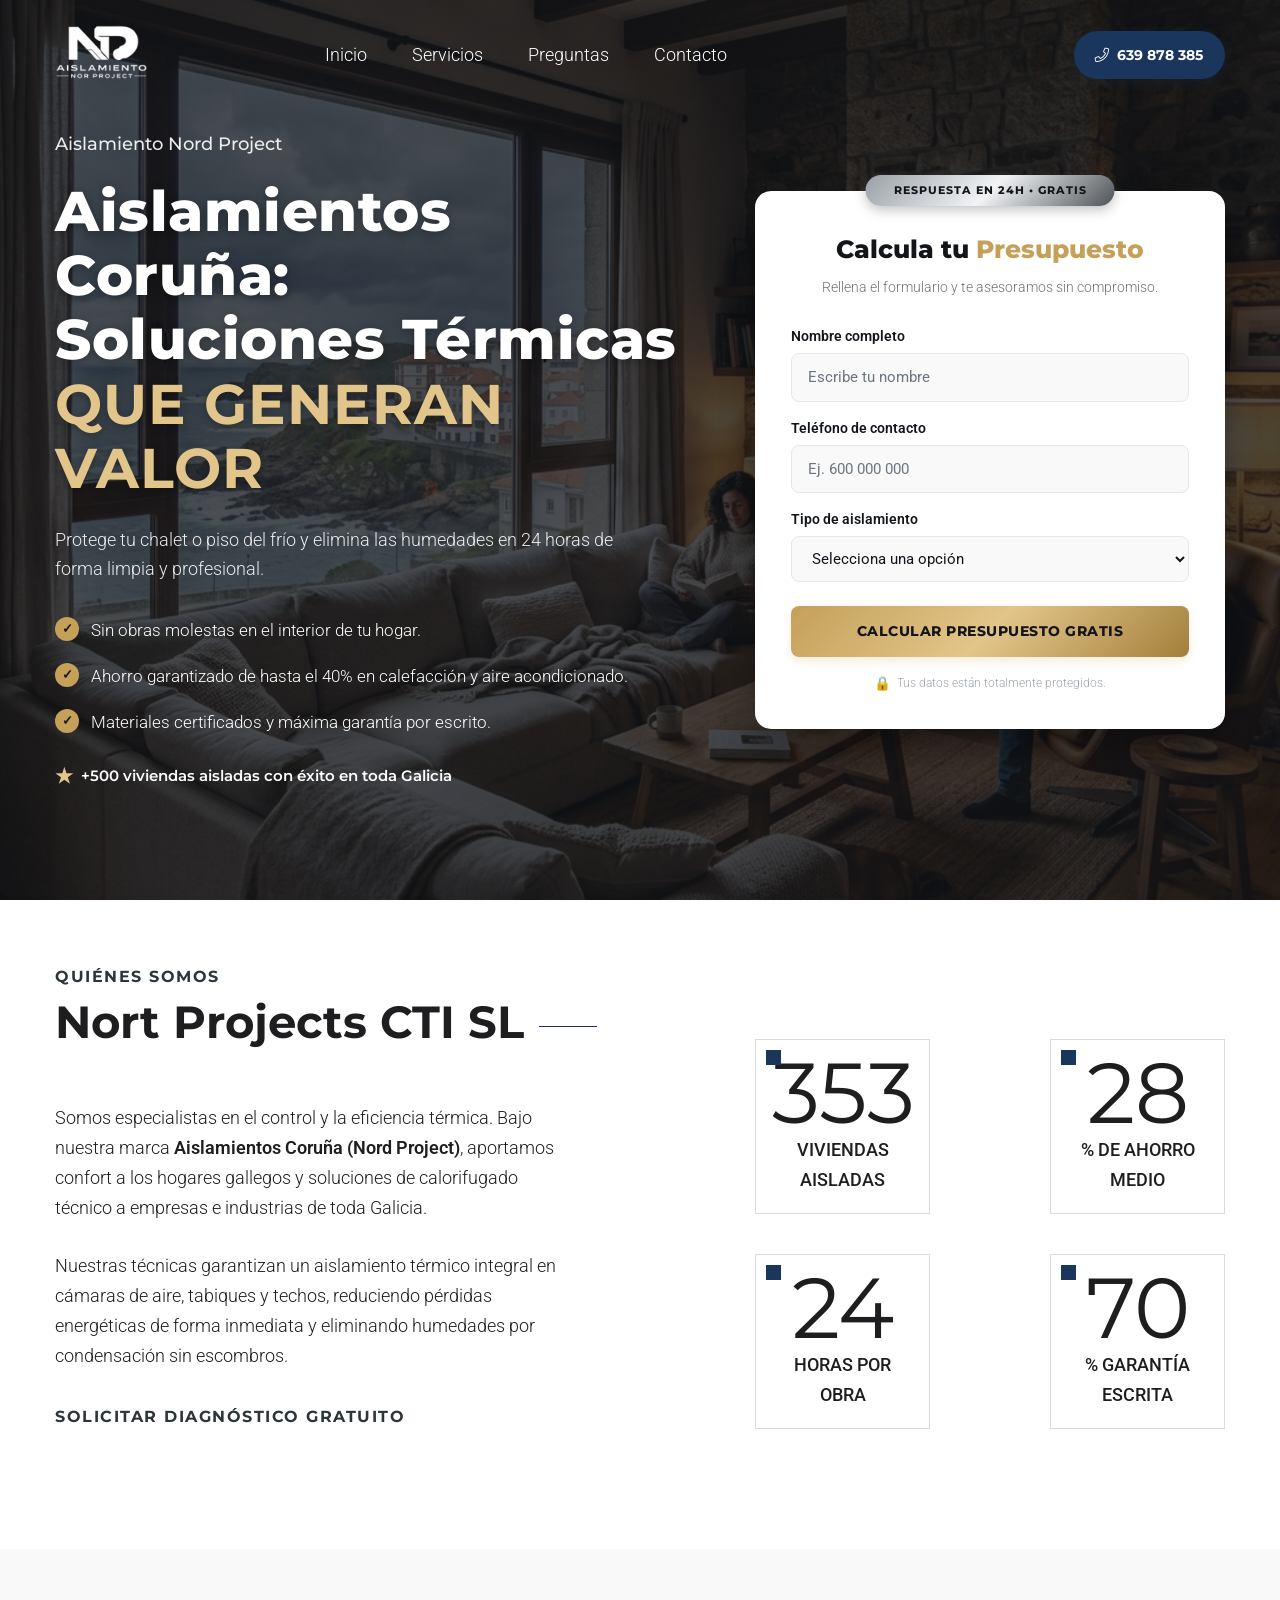
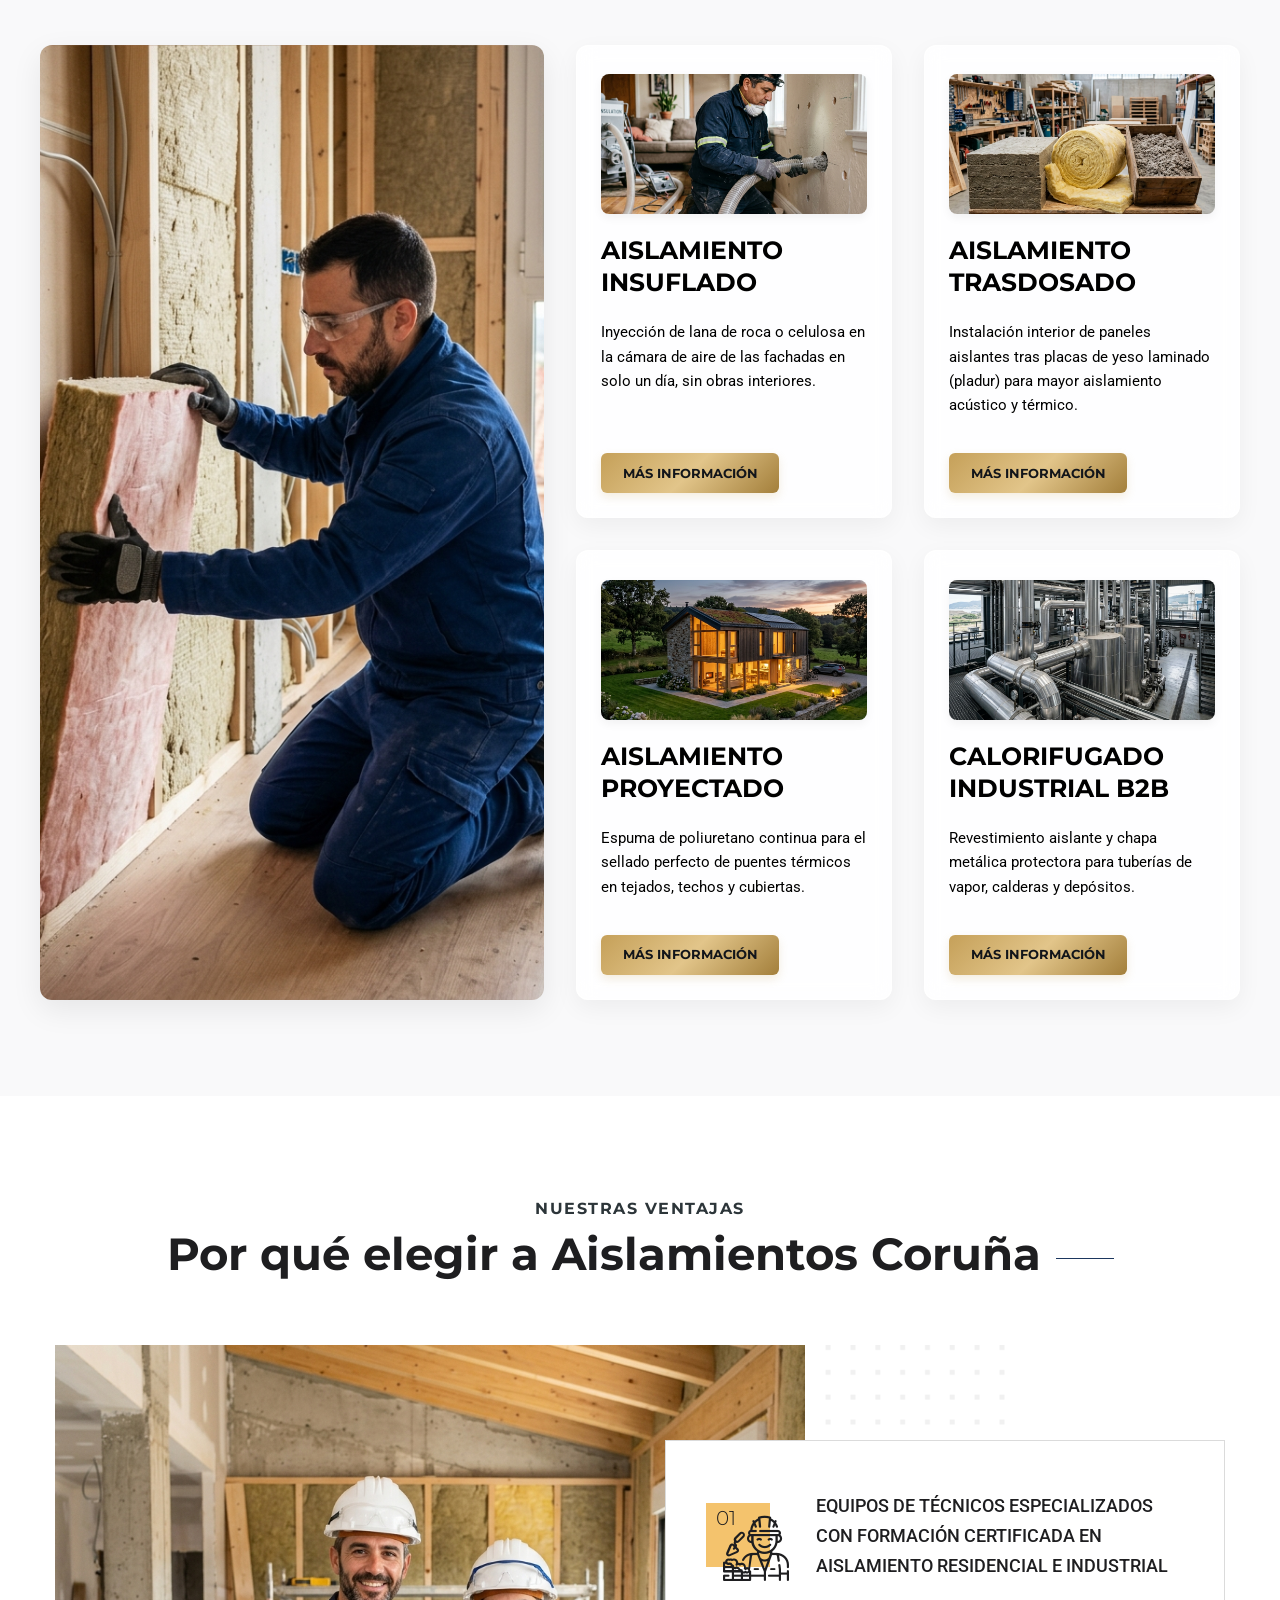
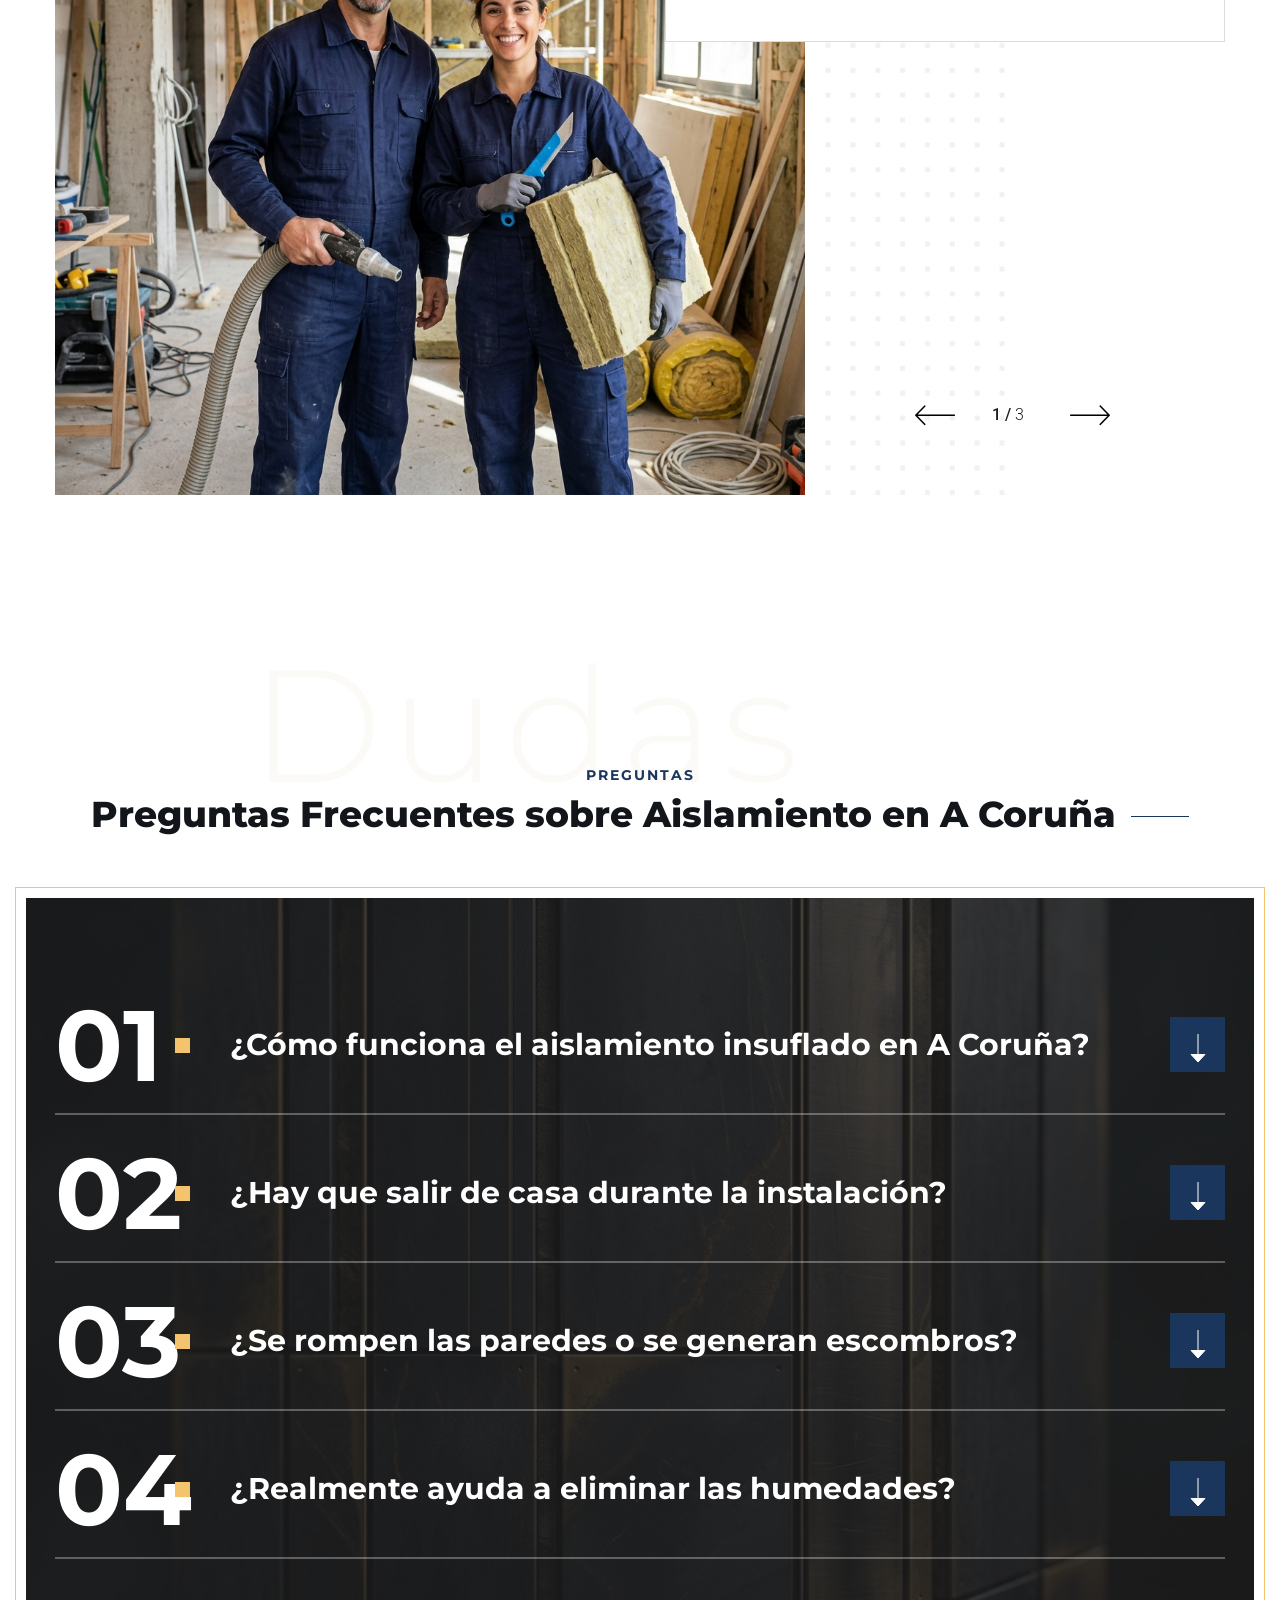
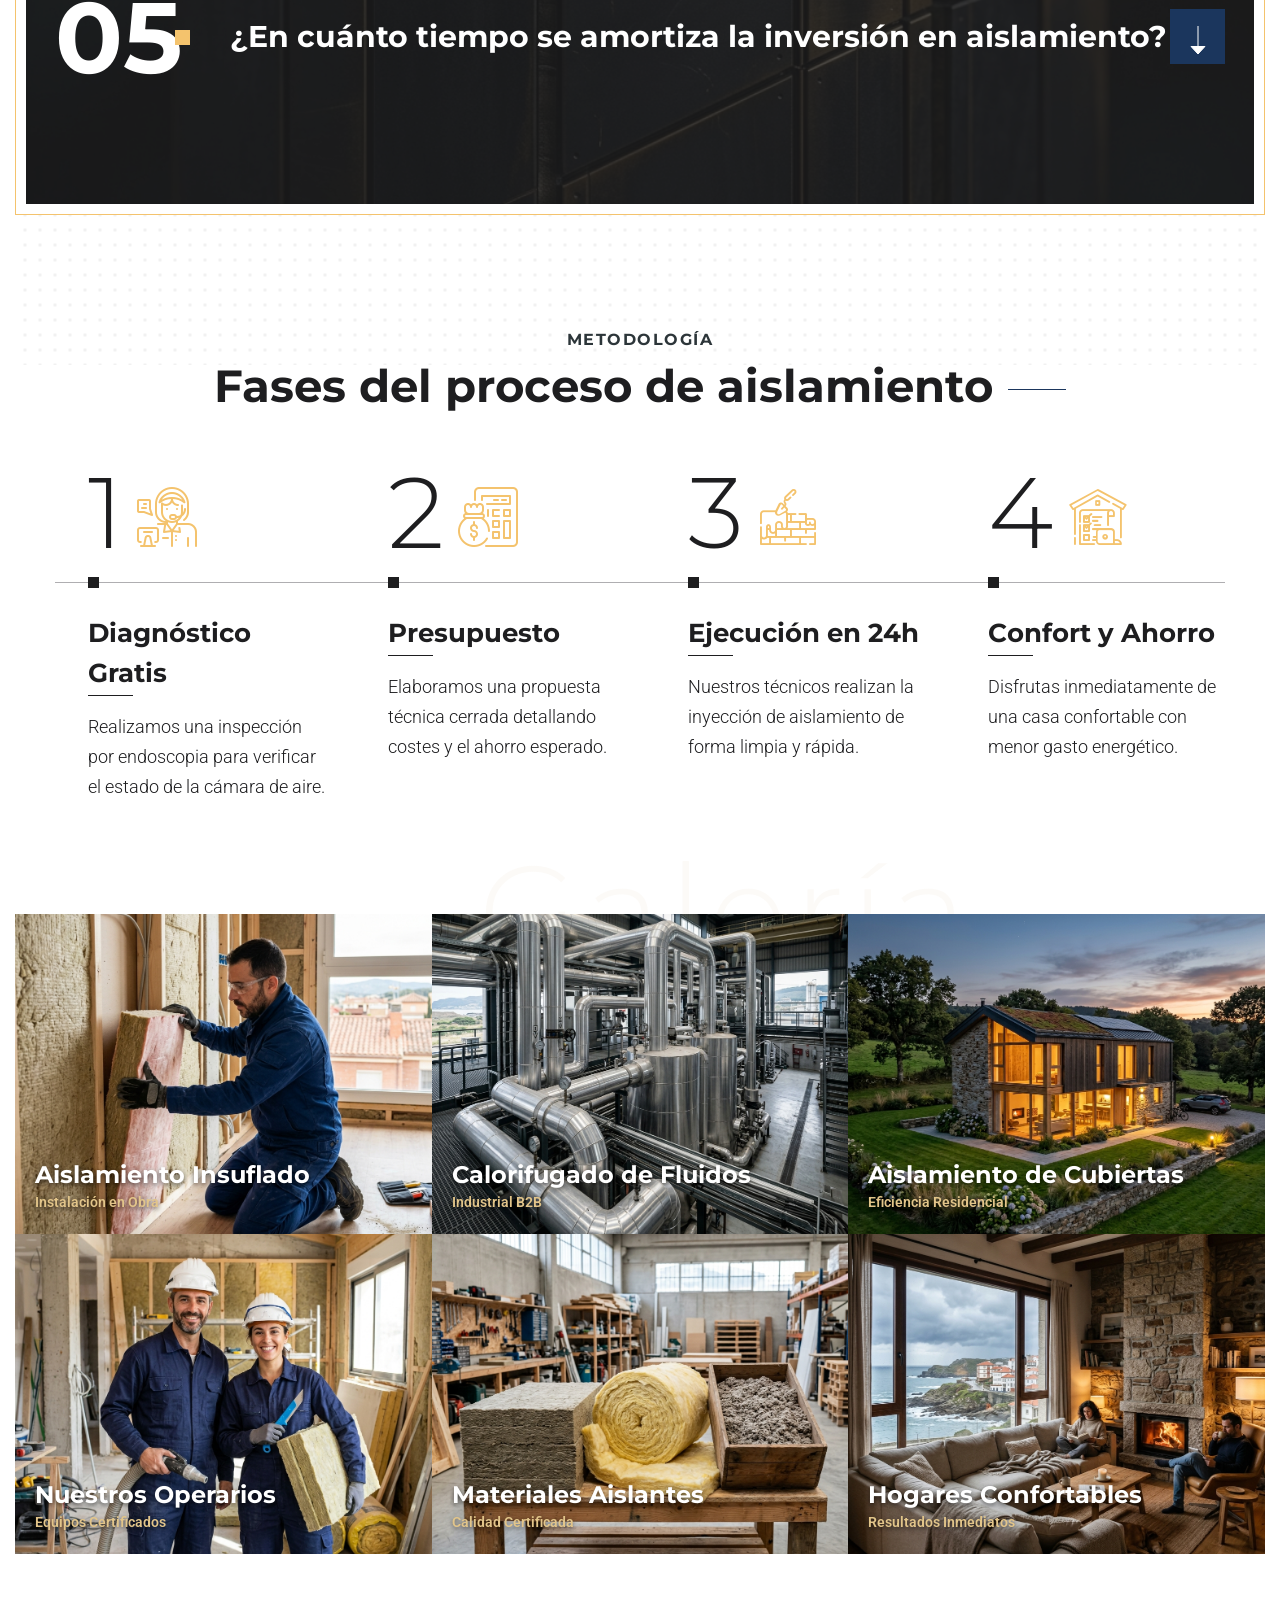
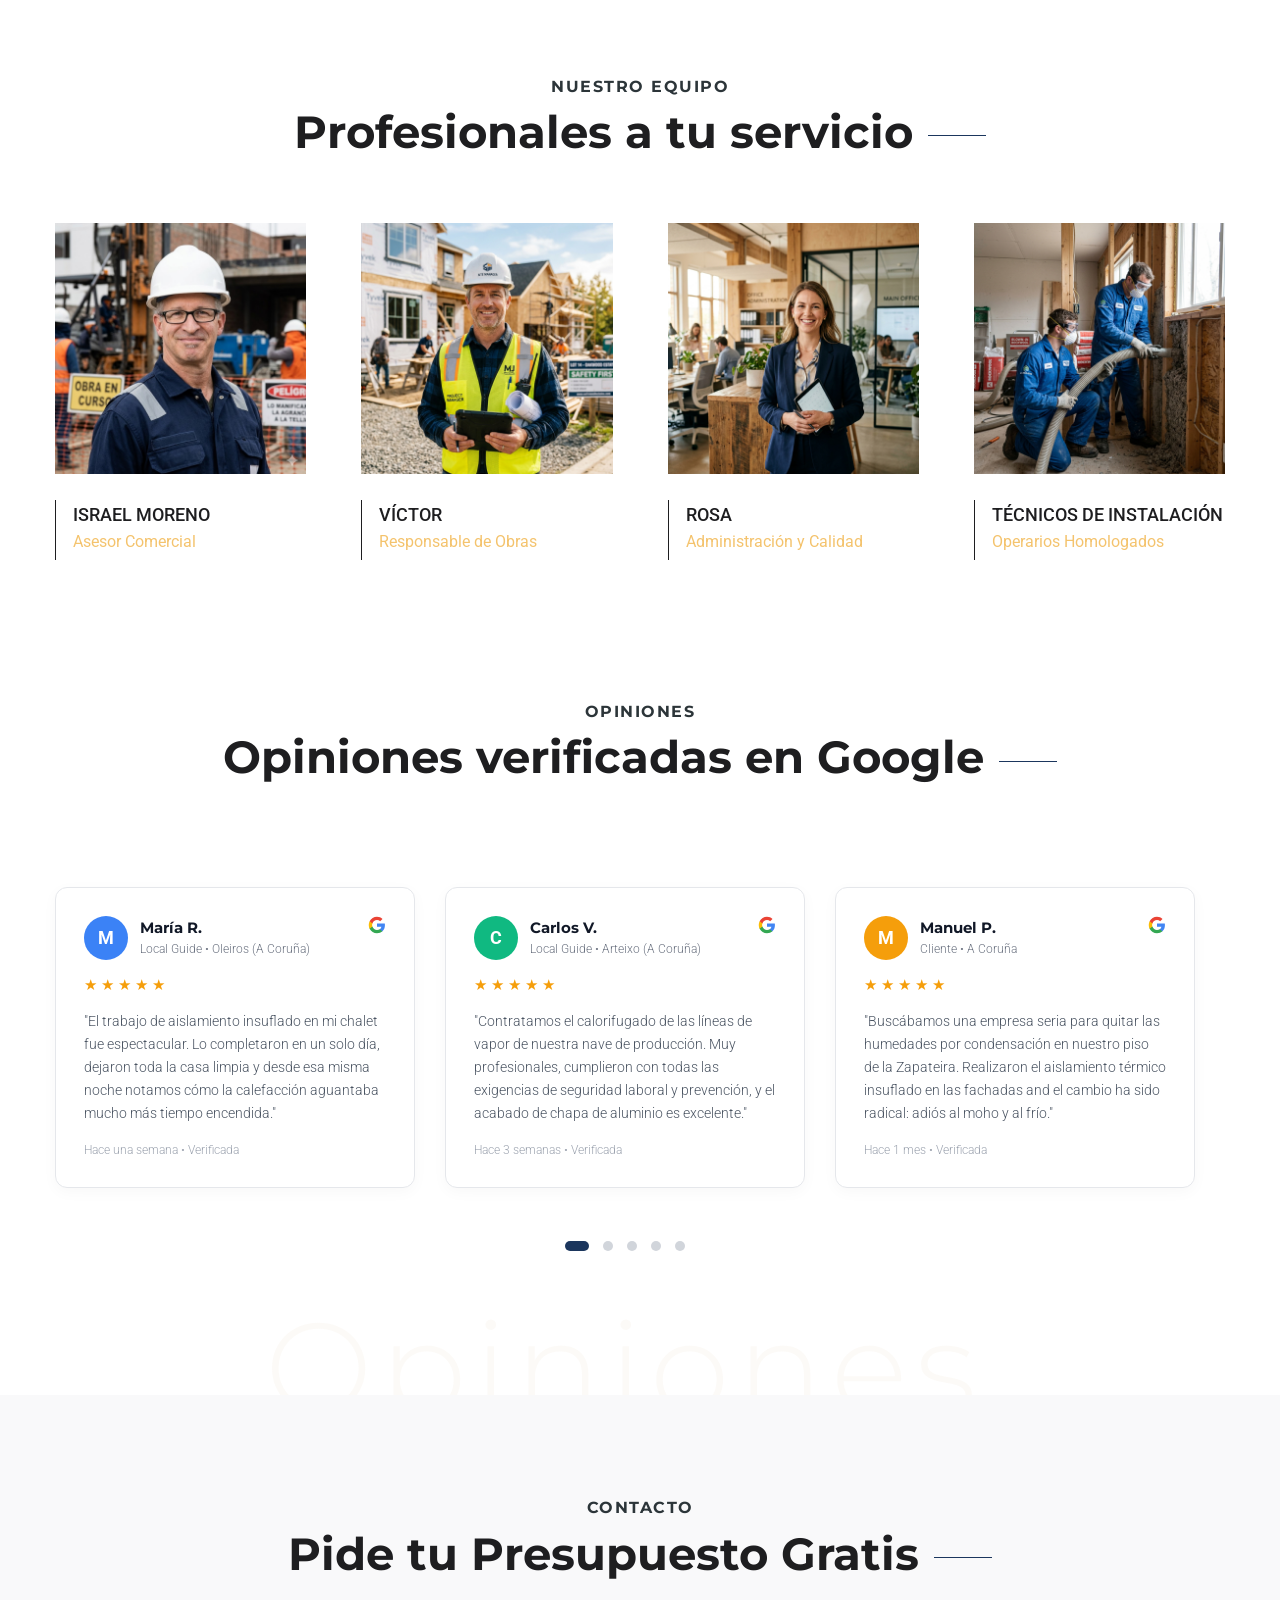
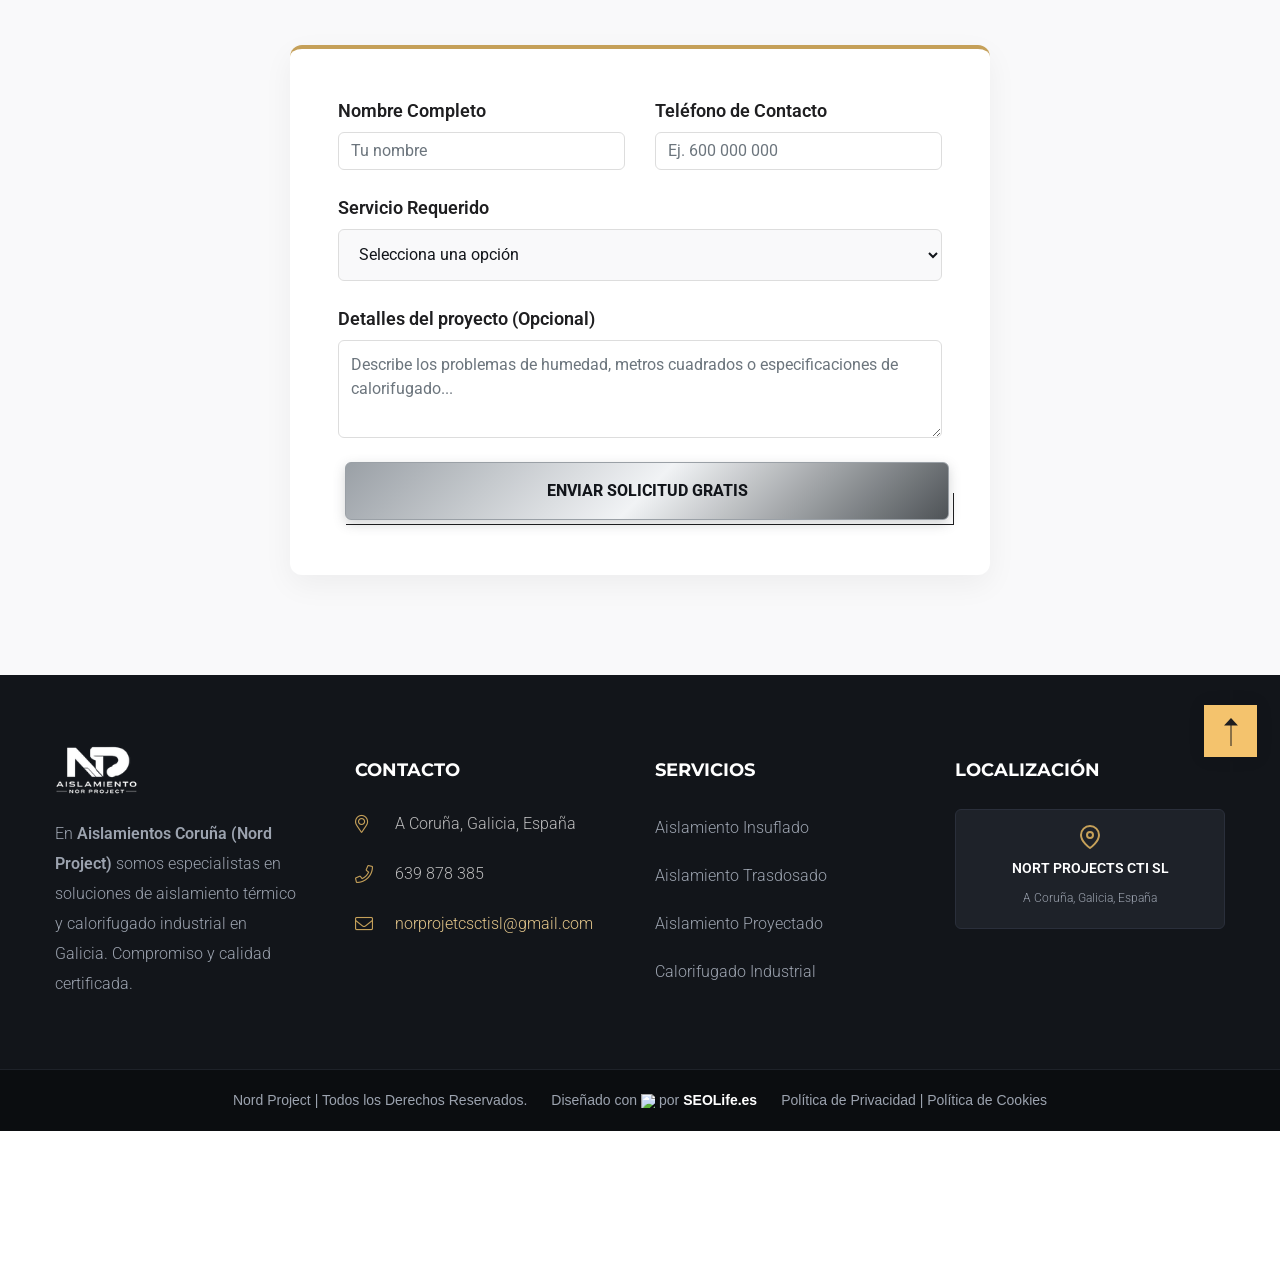
==== commit ad3a7159: "chore: Restaurar sitio original" ====
--- a/index.html
+++ b/index.html
@@ -1,221 +1,1534 @@
 <!DOCTYPE html>
 <html lang="es">
-<head>
-  <meta charset="UTF-8">
-  <meta name="viewport" content="width=device-width, initial-scale=1.0">
-  <meta name="robots" content="noindex, nofollow">
-  <title>Aislamientos Coruña - Nord Project | Sitio Web en Construcción</title>
-  <style>
-    *, *::before, *::after {
-      box-sizing: border-box;
-      margin: 0;
-      padding: 0;
-    }
-    body {
-      font-family: -apple-system, BlinkMacSystemFont, "Segoe UI", Roboto, "Helvetica Neue", Arial, sans-serif;
-      min-height: 100vh;
-      background: #090d16;
-      background-image: 
-        radial-gradient(at 0% 0%, rgba(37, 99, 235, 0.15) 0px, transparent 50%),
-        radial-gradient(at 100% 100%, rgba(16, 185, 129, 0.1) 0px, transparent 50%),
-        radial-gradient(at 50% 50%, rgba(15, 23, 42, 1) 0px, #090d16 100%);
-      color: #f8fafc;
-      display: flex;
-      align-items: center;
-      justify-content: center;
-      padding: 24px;
-      line-height: 1.6;
-      -webkit-font-smoothing: antialiased;
-    }
-    .container {
-      max-width: 620px;
-      width: 100%;
-      background: rgba(17, 24, 39, 0.78);
-      backdrop-filter: blur(20px);
-      -webkit-backdrop-filter: blur(20px);
-      border: 1px solid rgba(255, 255, 255, 0.08);
-      border-radius: 24px;
-      padding: 48px 36px;
-      text-align: center;
-      box-shadow: 
-        0 25px 50px -12px rgba(0, 0, 0, 0.8),
-        0 0 40px rgba(37, 99, 235, 0.12);
-      animation: fadeIn 0.8s ease-out;
-    }
-    @keyframes fadeIn {
-      from { opacity: 0; transform: translateY(16px); }
-      to { opacity: 1; transform: translateY(0); }
-    }
-    .badge {
-      display: inline-flex;
-      align-items: center;
-      gap: 10px;
-      padding: 6px 18px;
-      border-radius: 9999px;
-      background: rgba(245, 158, 11, 0.12);
-      border: 1px solid rgba(245, 158, 11, 0.3);
-      font-size: 12px;
-      font-weight: 700;
-      color: #fbbf24;
-      letter-spacing: 0.08em;
-      text-transform: uppercase;
-      margin-bottom: 28px;
-    }
-    .pulse-dot {
-      width: 8px;
-      height: 8px;
-      border-radius: 50%;
-      background: #f59e0b;
-      box-shadow: 0 0 10px #f59e0b;
-      animation: pulse 2s infinite ease-in-out;
-    }
-    @keyframes pulse {
-      0%, 100% { transform: scale(1); opacity: 1; }
-      50% { transform: scale(0.75); opacity: 0.4; }
-    }
-    .icon-wrapper {
-      width: 72px;
-      height: 72px;
-      margin: 0 auto 24px;
-      background: rgba(37, 99, 235, 0.1);
-      border: 1px solid rgba(37, 99, 235, 0.25);
-      border-radius: 20px;
-      display: flex;
-      align-items: center;
-      justify-content: center;
-      color: #60a5fa;
-    }
-    .icon-wrapper svg {
-      width: 36px;
-      height: 36px;
-    }
-    h1 {
-      font-size: clamp(1.75rem, 3.5vw, 2.35rem);
-      font-weight: 800;
-      line-height: 1.2;
-      color: #ffffff;
-      margin-bottom: 12px;
-      letter-spacing: -0.025em;
-    }
-    .subtitle {
-      font-size: clamp(1rem, 2vw, 1.1rem);
-      color: #94a3b8;
-      margin-bottom: 32px;
-      max-width: 500px;
-      margin-left: auto;
-      margin-right: auto;
-      font-weight: 400;
-    }
-    .progress-card {
-      background: rgba(255, 255, 255, 0.03);
-      border: 1px solid rgba(255, 255, 255, 0.06);
-      border-radius: 16px;
-      padding: 20px;
-      margin-bottom: 32px;
-      text-align: left;
-    }
-    .progress-header {
-      display: flex;
-      justify-content: space-between;
-      align-items: center;
-      font-size: 13px;
-      font-weight: 600;
-      color: #cbd5e1;
-      margin-bottom: 10px;
-    }
-    .progress-bar-bg {
-      height: 8px;
-      background: rgba(255, 255, 255, 0.08);
-      border-radius: 9999px;
-      overflow: hidden;
-    }
-    .progress-bar-fill {
-      height: 100%;
-      width: 82%;
-      background: linear-gradient(90deg, #2563eb, #38bdf8);
-      border-radius: 9999px;
-      box-shadow: 0 0 12px rgba(56, 189, 248, 0.5);
-    }
-    .progress-note {
-      font-size: 12px;
-      color: #64748b;
-      margin-top: 10px;
-    }
-    .btn-contact {
-      display: inline-flex;
-      align-items: center;
-      gap: 10px;
-      background: #2563eb;
-      color: #ffffff;
-      padding: 14px 28px;
-      border-radius: 14px;
-      font-size: 15px;
-      font-weight: 600;
-      text-decoration: none;
-      transition: all 0.25s ease;
-      box-shadow: 0 4px 20px rgba(37, 99, 235, 0.35);
-    }
-    .btn-contact:hover {
-      background: #1d4ed8;
-      transform: translateY(-2px);
-      box-shadow: 0 8px 25px rgba(37, 99, 235, 0.45);
-    }
-    .footer {
-      margin-top: 36px;
-      padding-top: 24px;
-      border-top: 1px solid rgba(255, 255, 255, 0.06);
-      font-size: 13px;
-      color: #64748b;
-    }
-    @media (max-width: 640px) {
-      .container {
-        padding: 32px 20px;
-        border-radius: 20px;
-      }
-      .btn-contact {
-        width: 100%;
-        justify-content: center;
-      }
-    }
-  </style>
-</head>
-<body>
-  <main class="container">
-    <div class="badge">
-      <span class="pulse-dot"></span>
-      Sitio Web en Construcción
-    </div>
-
-    <div class="icon-wrapper">
-      <svg fill="none" stroke="currentColor" viewBox="0 0 24 24" xmlns="http://www.w3.org/2000/svg">
-        <path stroke-linecap="round" stroke-linejoin="round" stroke-width="1.8" d="M19 21V5a2 2 0 00-2-2H7a2 2 0 00-2 2v16m14 0h2m-2 0h-5m-9 0H3m2 0h5M9 7h1m-1 4h1m4-4h1m-1 4h1m-5 10v-5a1 1 0 011-1h2a1 1 0 011 1v5m-4 0h4"></path>
-      </svg>
-    </div>
-
-    <h1>Aislamientos Coruña</h1>
-    <p class="subtitle">Estamos renovando nuestra plataforma para ofrecer una experiencia digital de vanguardia, alta velocidad y diseño premium. Muy pronto estaremos en línea.</p>
-
-    <div class="progress-card">
-      <div class="progress-header">
-        <span>Fase de Preparación y Despliegue</span>
-        <span>82%</span>
-      </div>
-      <div class="progress-bar-bg">
-        <div class="progress-bar-fill"></div>
-      </div>
-      <p class="progress-note">Arquitectura, maquetación responsiva y contenidos en fase final de verificación.</p>
-    </div>
-
-    <a href="mailto:aitautimatizacion@gmail.com?subject=Consulta%20sobre%20Aislamientos Coruña - Nord Project" class="btn-contact">
-      <svg width="18" height="18" fill="none" stroke="currentColor" viewBox="0 0 24 24">
-        <path stroke-linecap="round" stroke-linejoin="round" stroke-width="2" d="M3 8l7.89 5.26a2 2 0 002.22 0L21 8M5 19h14a2 2 0 002-2V7a2 2 0 00-2-2H5a2 2 0 00-2 2v10a2 2 0 002 2z"></path>
-      </svg>
-      Contactar / Más Información
-    </a>
-
-    <footer class="footer">
-      <p>&copy; 2026 Aislamientos Coruña &bull; Plataforma en desarrollo</p>
-    </footer>
-  </main>
-</body>
+    <head>
+        <meta charset="UTF-8">
+        <meta name="viewport" content="width=device-width, initial-scale=1, shrink-to-fit=no">
+        <meta name="description" content="En Aislamientos Coruña (Nord Project) somos especialistas en aislamiento térmico insuflado, trasdosado y proyectado para viviendas y calorifugado industrial. ¡Ahorra hasta el 40%!" />
+        <meta name="keywords" content="aislamientos coruña, aislamiento termico, calorifugado industrial, aislamiento insuflado, aislamientos galicia, nord project" />
+        <link rel="icon" href="assets/images/favicon.png" sizes="35x35" type="image/png">
+        <title>Aislamientos Coruña - Nord Project | Expertos en Aislamiento Térmico</title>
+
+        <!-- FAQ Schema JSON-LD -->
+        <script type="application/ld+json">
+        {
+          "@context": "https://schema.org",
+          "@type": "FAQPage",
+          "mainEntity": [
+            {
+              "@type": "Question",
+              "name": "¿Cómo funciona el aislamiento insuflado en A Coruña?",
+              "acceptedAnswer": {
+                "@type": "Answer",
+                "text": "Se realizan pequeñas perforaciones en las juntas del mortero de la fachada o en tabiques internos de la vivienda. A través de ellas se inyecta neumáticamente el material aislante (como lana de roca o celulosa) rellenando la cámara de aire por completo. Posteriormente, se sellan los orificios logrando un acabado idéntico al original en un solo día."
+              }
+            },
+            {
+              "@type": "Question",
+              "name": "¿Hay que salir de casa durante la instalación?",
+              "acceptedAnswer": {
+                "@type": "Answer",
+                "text": "No, en absoluto. Al tratarse de un sistema de aislamiento insuflado que se inyecta de forma limpia y rápida, no es necesario desalojar la vivienda. Puede seguir con su rutina diaria con total normalidad y comodidad mientras nuestros técnicos trabajan."
+              }
+            },
+            {
+              "@type": "Question",
+              "name": "¿Se rompen las paredes o se generan escombros?",
+              "acceptedAnswer": {
+                "@type": "Answer",
+                "text": "No se rompen ni se tiran tabiques. El proceso es mínimamente invasivo. Solo realizamos pequeñas perforaciones de apenas 2 a 3 cm de diámetro en las juntas de los ladrillos del exterior o del pladur interior. Tras rellenar la cámara de aire, sellamos los orificios de inmediato para que la superficie quede impecable."
+              }
+            },
+            {
+              "@type": "Question",
+              "name": "¿Realmente ayuda a eliminar las humedades?",
+              "acceptedAnswer": {
+                "@type": "Answer",
+                "text": "Sí, el aislamiento insuflado es sumamente eficaz para eliminar las humedades por condensación. Al rellenar la cámara de aire, eliminamos los puentes térmicos y elevamos la temperatura de las paredes interiores, evitando que el vapor de agua condense en ellas y se forme moho."
+              }
+            },
+            {
+              "@type": "Question",
+              "name": "¿En cuánto tiempo se amortiza la inversión en aislamiento?",
+              "acceptedAnswer": {
+                "@type": "Answer",
+                "text": "La inversión se amortiza típicamente en un plazo de entre 2 y 4 años. Gracias al ahorro energético inmediato de hasta el 40% en facturas de calefacción y aire acondicionado, empezará a recuperar la inversión desde el primer mes."
+              }
+            }
+          ]
+        }
+        </script>
+
+        <link rel="stylesheet" href="assets/css/all.min.css">
+        <link rel="stylesheet" href="assets/css/fontello.css">
+        <link rel="stylesheet" href="assets/css/animate.min.css">
+        <link rel="stylesheet" href="assets/css/bootstrap.min.css">
+        <link rel="stylesheet" href="assets/css/jquery.fancybox.min.css">
+        <link rel="stylesheet" href="assets/css/jquery.bootstrap-touchspin.min.css">
+        <link rel="stylesheet" href="assets/css/nouislider.min.css">
+        <link rel="stylesheet" href="assets/css/perfect-scrollbar.css">
+        <link rel="stylesheet" href="assets/css/slick.css">
+        <link rel="stylesheet" href="assets/css/style.css">
+        <link rel="stylesheet" href="assets/css/responsive.css">
+        <link rel="stylesheet" href="assets/css/color.css">
+        <!-- Custom Overrides for Glassmorphism Hotspots -->
+        <style>
+            /* Aligned Layout for Services Section */
+            .photo-info-wrap {
+                padding: 6rem 1.5rem !important;
+                background-color: #F9F9FA !important; /* Premium light grey background */
+            }
+            .photo-info-inner {
+                max-width: 1200px;
+                margin: 0 auto;
+                display: grid !important;
+                grid-template-columns: 42% 1fr 1fr !important;
+                grid-template-rows: auto auto !important;
+                gap: 2rem !important;
+                align-items: stretch !important;
+                padding: 0 !important;
+                background: transparent !important;
+            }
+            .photo-info-inner::before {
+                display: none !important; /* Hide template borders */
+            }
+            
+            /* Left Side Image */
+            .photo-info-img {
+                grid-column: 1 !important;
+                grid-row: 1 / span 2 !important;
+                height: 100% !important;
+                min-height: 520px !important;
+                border-radius: 12px !important;
+                box-shadow: 0 10px 30px rgba(0,0,0,0.08) !important;
+                background-size: cover !important;
+                background-position: center !important;
+            }
+            .photo-info-img::before {
+                display: none !important; /* Hide double border */
+            }
+
+            /* Services Cards Container Placement */
+            .photo-info-box {
+                position: static !important;
+                transform: none !important;
+                margin: 0 !important;
+                display: flex !important;
+                width: 100% !important;
+            }
+            .photo-info-box > span {
+                display: none !important; /* Hide old plus button toggle */
+            }
+            
+            /* Positioning the cards in 2x2 grid */
+            .photo-info-box.v1 {
+                grid-column: 2 !important;
+                grid-row: 1 !important;
+            }
+            .photo-info-box.v2 {
+                grid-column: 3 !important;
+                grid-row: 1 !important;
+            }
+            .photo-info-box.v3 {
+                grid-column: 2 !important;
+                grid-row: 2 !important;
+            }
+            .photo-info-box.v4 {
+                grid-column: 3 !important;
+                grid-row: 2 !important;
+            }
+
+            /* Glassmorphism Card Styling */
+            .photo-info-box-inner {
+                position: relative !important;
+                top: 0 !important;
+                left: 0 !important;
+                right: auto !important;
+                bottom: auto !important;
+                visibility: visible !important;
+                opacity: 1 !important;
+                transform: scale(1) !important;
+                display: flex !important;
+                flex-direction: column !important;
+                width: 100% !important;
+                height: 100% !important;
+                
+                /* Glassmorphic backdrop */
+                background: rgba(255, 255, 255, 0.75) !important;
+                backdrop-filter: blur(10px) !important;
+                -webkit-backdrop-filter: blur(10px) !important;
+                border: 1px solid rgba(255, 255, 255, 0.5) !important;
+                border-radius: 12px !important;
+                box-shadow: 0 8px 24px rgba(18, 21, 26, 0.05) !important;
+                padding: 2.25rem 2rem 1.75rem !important;
+                transition: all 0.3s ease !important;
+            }
+            .photo-info-box-inner:hover {
+                transform: translateY(-5px) !important;
+                box-shadow: 0 12px 30px rgba(197, 160, 89, 0.12) !important;
+                border-color: rgba(197, 160, 89, 0.3) !important;
+            }
+            .photo-info-box-inner::before {
+                display: none !important;
+            }
+            .photo-info-box-inner > svg {
+                display: none !important;
+            }
+            
+            /* Text Styling */
+            .photo-info-box-inner > h3 {
+                font-family: 'Montserrat', sans-serif !important;
+                font-weight: 700 !important;
+                text-transform: uppercase !important;
+                font-size: 1.55rem !important;
+                margin-bottom: 0.75rem !important;
+                padding-left: 0 !important;
+                line-height: 1.3 !important;
+            }
+            .photo-info-box-inner > h3 a {
+                color: #000000 !important;
+            }
+            .photo-info-box-inner > h3 a:hover,
+            .photo-info-box-inner > h3 a:focus {
+                color: #A37F3B !important;
+            }
+            .photo-info-box-inner > h3::before {
+                display: none !important;
+            }
+            .photo-info-box-inner > p {
+                color: #000000 !important;
+                font-family: 'Roboto', sans-serif !important;
+                font-weight: 400 !important;
+                font-size: 0.95rem !important;
+                line-height: 1.6 !important;
+                margin-bottom: 2.25rem !important;
+                flex-grow: 1 !important; /* Pushes button to bottom */
+            }
+            
+            /* Card Image Thumbnails */
+            .service-thumb {
+                width: 100%;
+                height: 140px;
+                background-size: cover;
+                background-position: center;
+                border-radius: 8px;
+                margin-bottom: 1.25rem;
+                box-shadow: 0 4px 10px rgba(0, 0, 0, 0.05);
+            }
+
+            /* Hero B2B Button custom color styling */
+            .btn-b2b-hero {
+                background: linear-gradient(135deg, #9AA0A6 0%, #F1F3F5 50%, #4E5357 100%) !important;
+                border: 1px solid #9AA0A6 !important;
+                color: #12151A !important;
+                font-weight: 750 !important;
+                box-shadow: 0 4px 12px rgba(78, 83, 87, 0.25) !important;
+            }
+            .btn-b2b-hero:hover,
+            .btn-b2b-hero:focus {
+                background: linear-gradient(135deg, #4E5357 0%, #9AA0A6 50%, #12151A 100%) !important;
+                border: 1px solid #4E5357 !important;
+                color: #ffffff !important;
+                box-shadow: 0 6px 15px rgba(78, 83, 87, 0.4) !important;
+            }
+            
+            /* CTA Button at the bottom */
+            .photo-info-box-inner > a {
+                float: none !important;
+                display: inline-block !important;
+                align-self: flex-start !important;
+                background: linear-gradient(135deg, #C5A059 0%, #E2C58A 50%, #A37F3B 100%) !important;
+                color: #12151A !important;
+                font-weight: 700 !important;
+                font-family: 'Montserrat', sans-serif !important;
+                font-size: 0.8rem !important;
+                text-transform: uppercase !important;
+                padding: 0.65rem 1.35rem !important;
+                border-radius: 6px !important;
+                box-shadow: 0 4px 10px rgba(197, 160, 89, 0.2) !important;
+                transition: all 0.3s ease !important;
+                margin-top: auto !important; /* Forces alignment */
+            }
+            .photo-info-box-inner > a:hover {
+                background: #A37F3B !important;
+                color: #fff !important;
+                transform: translateY(-2px) !important;
+                box-shadow: 0 6px 15px rgba(197, 160, 89, 0.3) !important;
+            }
+
+            /* Responsive Adjustments */
+            @media (max-width: 1199px) {
+                .photo-info-inner {
+                    grid-template-columns: 38% 1fr 1fr !important;
+                    gap: 1.25rem !important;
+                }
+                .photo-info-box-inner {
+                    padding: 1.75rem 1.5rem 1.5rem !important;
+                }
+            }
+            
+            /* Specific overrides to prevent layout shifts or staggering on mobile/tablets */
+            .photo-info-box.v1 .photo-info-box-inner,
+            .photo-info-box.v2 .photo-info-box-inner,
+            .photo-info-box.v3 .photo-info-box-inner,
+            .photo-info-box.v4 .photo-info-box-inner {
+                top: 0 !important;
+                left: 0 !important;
+                right: auto !important;
+                bottom: auto !important;
+                transform: none !important;
+                -webkit-transform: none !important;
+            }
+            
+            @media (max-width: 991px) {
+                .photo-info-inner {
+                    display: flex !important;
+                    flex-direction: column !important;
+                    gap: 1.5rem !important;
+                }
+                .photo-info-img {
+                    height: 320px !important;
+                    min-height: 320px !important;
+                    width: 100% !important;
+                }
+                .photo-info-box {
+                    position: static !important;
+                    width: 100% !important;
+                    transform: none !important;
+                    margin: 0 !important;
+                }
+                .photo-info-box-inner {
+                    min-width: 100% !important;
+                    max-width: 100% !important;
+                    width: 100% !important;
+                    height: auto !important;
+                    position: relative !important;
+                    top: 0 !important;
+                    left: 0 !important;
+                    right: auto !important;
+                    bottom: auto !important;
+                    transform: none !important;
+                    -webkit-transform: none !important;
+                    background: rgba(255, 255, 255, 0.85) !important;
+                }
+            }
+
+            /* Section Accent underlines in Cobalt Blue */
+            .sec-title-inner > h2 i {
+                background-color: #1B365D !important;
+            }
+            .about-fact-box::before {
+                background-color: #1B365D !important;
+            }
+
+            /* FAQ Accordion accents in Cobalt Blue */
+            .toggle-item > h4 i {
+                background-color: #1B365D !important;
+                border-color: #1B365D !important;
+            }
+            .toggle-item > h4 i svg.arrow-svg path {
+                fill: #ffffff !important;
+                stroke: #ffffff !important;
+            }
+            .toggle-item > h4 i svg.close-svg path {
+                stroke: #ffffff !important;
+            }
+
+            /* New Hero Section overrides */
+            #inicio {
+                background-image: linear-gradient(rgba(18, 21, 26, 0.75), rgba(18, 21, 26, 0.75)), url('assets/images/resources/feat-img3-1.png');
+                background-size: cover;
+                background-position: center;
+                background-attachment: fixed;
+                padding: 120px 0 100px 0 !important;
+                height: 100vh !important;
+                min-height: 100vh !important;
+                display: flex !important;
+                align-items: center !important;
+            }
+            .hero-content-left h1 {
+                font-size: 3.5rem !important;
+                line-height: 1.15 !important;
+                letter-spacing: 0.5px !important;
+            }
+            .hero-content-left p {
+                font-size: 1.15rem !important;
+                color: rgba(255,255,255,0.9) !important;
+            }
+            .hero-content-left ul li {
+                color: #ffffff !important;
+                margin-bottom: 1rem;
+                font-size: 1.05rem !important;
+            }
+            .hero-form-card input.form-control, 
+            .hero-form-card select.form-control {
+                border: 1px solid #E5E7EB !important;
+                border-radius: 8px !important;
+                padding: 0.75rem 1rem !important;
+                font-size: 0.95rem !important;
+                color: #12151A !important;
+                height: auto !important;
+                background-color: #F9F9FA !important;
+            }
+            .hero-form-card input.form-control:focus, 
+            .hero-form-card select.form-control:focus {
+                border-color: #C5A059 !important;
+                background-color: #ffffff !important;
+                box-shadow: 0 0 0 3px rgba(197, 160, 89, 0.1) !important;
+                outline: none !important;
+            }
+            
+            /* Responsive updates for Hero */
+            @media (max-width: 991px) {
+                #inicio {
+                    padding: 80px 0 60px 0 !important;
+                    height: auto !important;
+                    min-height: auto !important;
+                    display: block !important;
+                }
+                .hero-content-left {
+                    text-align: center !important;
+                    margin-bottom: 3rem;
+                }
+                .hero-content-left h1 {
+                    font-size: 2.5rem !important;
+                }
+                .hero-content-left p {
+                    margin-left: auto !important;
+                    margin-right: auto !important;
+                }
+                .hero-content-left ul {
+                    display: inline-block !important;
+                    text-align: left !important;
+                }
+                .hero-form-card {
+                    padding: 2rem 1.5rem !important;
+                }
+            }
+
+            /* Logo color transition on scroll */
+            /* Initial state: dark/transparent header → logo in white */
+            header.stick.style2:not(.sticky) .logo img {
+                filter: brightness(0) invert(1);
+                transition: filter 0.4s ease;
+            }
+            /* After scroll: white header → logo in original colors */
+            header.stick.sticky .logo img {
+                filter: none;
+                transition: filter 0.4s ease;
+            }
+
+            /* Header Phone button styling */
+            .header-phone-btn {
+                font-weight: 700;
+                color: #ffffff !important;
+                background-color: #1B365D !important;
+                display: inline-flex;
+                align-items: center;
+                gap: 0.5rem;
+                padding: 0.55rem 1.35rem;
+                border-radius: 999px;
+                transition: all 0.3s ease;
+                box-shadow: 0 4px 12px rgba(27, 54, 93, 0.25);
+                font-family: 'Montserrat', sans-serif !important;
+                font-size: 0.9rem !important;
+            }
+            .header-phone-btn:hover {
+                background-color: #12243F !important;
+                transform: translateY(-2px);
+                box-shadow: 0 6px 15px rgba(27, 54, 93, 0.35);
+                color: #ffffff !important;
+                text-decoration: none !important;
+            }
+            .header-phone-btn i {
+                color: #ffffff !important;
+            }
+            
+            /* Responsive header phone styling */
+            @media (max-width: 575px) {
+                .header-phone-btn {
+                    padding: 0.4rem 0.95rem;
+                    font-size: 0.8rem !important;
+                }
+            }
+
+            /* Gallery Texts Contrast Overrides */
+            .gallery-box .gallery-info span {
+                color: #E2C58A !important;
+                font-weight: 600 !important;
+                font-size: 0.9rem !important;
+                text-shadow: 0 2px 5px rgba(0,0,0,0.6) !important;
+                display: block;
+                margin-top: 2px;
+            }
+            .gallery-box .gallery-info h4 {
+                color: #ffffff !important;
+                font-weight: 700 !important;
+                text-shadow: 0 2px 5px rgba(0,0,0,0.6) !important;
+            }
+
+            /* Fix select inputs text clipping */
+            select.form-control {
+                height: 52px !important;
+                line-height: 1.2 !important;
+                padding: 0.75rem 1rem !important;
+                appearance: auto !important;
+                -webkit-appearance: auto !important;
+                -moz-appearance: auto !important;
+                color: #12151A !important;
+                background-color: #F9F9FA !important;
+            }
+            select.form-control option {
+                padding: 0.5rem !important;
+                color: #12151A !important;
+            }
+
+            /* Google Reviews Carousel and Card Styles */
+            .google-reviews-container {
+                padding: 1.5rem 0;
+            }
+            .google-reviews-carousel {
+                margin: 0 -15px; /* Compenses slide margins */
+            }
+            .google-review-card {
+                background: #ffffff !important;
+                border: 1px solid #e5e7eb !important;
+                border-radius: 12px !important;
+                padding: 1.75rem !important;
+                margin: 15px !important;
+                box-shadow: 0 4px 15px rgba(0,0,0,0.03) !important;
+                transition: all 0.3s ease !important;
+                display: block !important;
+                min-height: 260px !important;
+            }
+            .google-review-card:hover {
+                transform: translateY(-5px) !important;
+                box-shadow: 0 10px 25px rgba(0,0,0,0.06) !important;
+                border-color: #C5A059 !important;
+            }
+            .google-review-header {
+                display: flex !important;
+                justify-content: space-between !important;
+                align-items: flex-start !important;
+                margin-bottom: 0.85rem !important;
+            }
+            .google-reviewer-profile {
+                display: flex !important;
+                align-items: center !important;
+                gap: 0.75rem !important;
+            }
+            .google-reviewer-avatar {
+                width: 44px !important;
+                height: 44px !important;
+                border-radius: 50% !important;
+                display: flex !important;
+                align-items: center !important;
+                justify-content: center !important;
+                font-weight: 700 !important;
+                color: #fff !important;
+                font-size: 1.1rem !important;
+                text-transform: uppercase !important;
+            }
+            .google-reviewer-info h4 {
+                font-size: 0.95rem !important;
+                font-weight: 700 !important;
+                color: #111827 !important;
+                margin-bottom: 0.15rem !important;
+                font-family: 'Montserrat', sans-serif !important;
+            }
+            .google-reviewer-info span {
+                font-size: 0.75rem !important;
+                color: #6b7280 !important;
+                display: block !important;
+            }
+            .google-logo {
+                width: 18px !important;
+                height: 18px !important;
+            }
+            .google-rating-stars {
+                color: #f59e0b !important;
+                font-size: 0.95rem !important;
+                margin-bottom: 0.85rem !important;
+                display: flex !important;
+                gap: 2px !important;
+            }
+            .google-review-text {
+                font-size: 0.9rem !important;
+                color: #4b5563 !important;
+                line-height: 1.6 !important;
+                font-family: 'Roboto', sans-serif !important;
+                flex-grow: 1 !important;
+                margin-bottom: 1rem !important;
+            }
+            .google-review-date {
+                font-size: 0.75rem !important;
+                color: #9ca3af !important;
+            }
+            .google-reviews-carousel .slick-dots {
+                display: flex !important;
+                justify-content: center !important;
+                list-style: none !important;
+                padding: 0 !important;
+                margin: 2rem 0 0 0 !important;
+                gap: 8px !important;
+                width: 100% !important;
+            }
+            .google-reviews-carousel .slick-dots li button {
+                font-size: 0 !important;
+                width: 10px !important;
+                height: 10px !important;
+                border-radius: 50% !important;
+                border: none !important;
+                background-color: #d1d5db !important;
+                padding: 0 !important;
+                cursor: pointer !important;
+                transition: all 0.3s ease !important;
+            }
+            .google-reviews-carousel .slick-dots li.slick-active button {
+                background-color: #1B365D !important;
+                width: 24px !important;
+                border-radius: 999px !important;
+            }
+
+            /* Ensure FAQ section title is visible on top */
+            #faq {
+                padding-top: 80px !important;
+                background-color: #ffffff !important;
+            }
+            #faq .faq-wrap {
+                margin-top: 0 !important;
+                padding-top: 20px !important;
+            }
+            #faq .faq-inner {
+                padding: 80px 0 100px 0 !important;
+            }
+            #faq .sec-title {
+                position: relative !important;
+                z-index: 20 !important;
+                margin-bottom: 50px !important;
+                display: block !important;
+                visibility: visible !important;
+                opacity: 1 !important;
+            }
+            #faq .sec-title-inner h2 {
+                color: #12151A !important;
+                font-family: 'Montserrat', sans-serif !important;
+                font-weight: 800 !important;
+                font-size: 2.25rem !important;
+                line-height: 1.3 !important;
+                display: block !important;
+                visibility: visible !important;
+            }
+            #faq .sec-title-inner span {
+                color: #1B365D !important;
+                font-weight: 700 !important;
+                letter-spacing: 2px !important;
+                text-transform: uppercase !important;
+                font-size: 0.85rem !important;
+            }
+
+            /* Contact Form Card custom styles for mobile responsiveness */
+            .contact-form-card {
+                max-width: 700px;
+                width: 100%;
+                margin: 0 auto;
+                background: white;
+                padding: 3rem;
+                border-radius: 12px;
+                box-shadow: 0 10px 30px rgba(0,0,0,0.05);
+                border-top: 4px solid #C5A059;
+            }
+            @media (max-width: 575px) {
+                .contact-form-card {
+                    padding: 1.5rem !important;
+                }
+            }
+
+            /* Custom overrides for gold/yellow texts on white background (Quiénes Somos, Solicitar Diagnóstico Gratuito, etc.) */
+            .sec-title-inner > span.thm-clr,
+            .about-desc2 > a.thm-clr {
+                font-family: 'Montserrat', sans-serif !important;
+                text-transform: uppercase !important;
+                color: #2c3539 !important; /* Gris oscuro metalizado / Gunmetal */
+                font-weight: 700 !important;
+                letter-spacing: 1.5px !important;
+                font-size: 16px !important;
+                transition: all 0.3s ease !important;
+            }
+
+            .about-desc2 > a.thm-clr:hover {
+                color: #1B365D !important; /* Cobalt blue color on hover */
+                text-decoration: underline !important;
+            }
+
+            @media (min-width: 992px) {
+                .sec-title-inner > span.thm-clr,
+                .about-desc2 > a.thm-clr {
+                    font-size: 24px !important; /* 24px on PC */
+                }
+            }
+        </style>
+    </head>
+    <body>
+        <main>
+            <header class="stick style2 w-100">
+                <div class="container">
+                    <div class="logo-menu-wrap d-flex flex-wrap justify-content-between align-items-center w-100">
+                        <div class="logo">
+                            <h1 class="mb-0">
+                                <a href="index.html" title="Aislamientos Coruña - Nor Project" style="display: inline-block; line-height: 0;">
+                                    <img src="assets/images/logo-nor-project.png" alt="Aislamientos Coruña - Nor Project" width="140" style="height: auto; max-height: 56px; width: auto; display: block;">
+                                </a>
+                            </h1>
+                        </div><!-- Logo -->
+                        <nav class="d-flex flex-wrap justify-content-between align-items-center">
+                            <div class="nav-left">
+                                <ul class="mb-0 list-unstyled d-inline-flex flex-wrap w-100">
+                                    <li><a href="#inicio" title="Inicio"><span>Inicio</span></a></li>
+                                    <li><a href="#servicios" title="Servicios"><span>Servicios</span></a></li>
+                                    <li><a href="#faq" title="Preguntas Frecuentes"><span>Preguntas</span></a></li>
+                                    <li><a href="#contacto" title="Contacto"><span>Contacto</span></a></li>
+                                </ul>
+                            </div>
+                            <div class="nav-right d-inline-flex flex-wrap">
+                                <ul class="d-flex flex-wrap mb-0 list-unstyled">
+                                    <li><a href="tel:639878385" title="Llámanos" class="header-phone-btn"><i class="icon-phone"></i> 639 878 385</a></li>
+                                    <li class="res-menu-btn-wrap"><a class="res-menu-btn" href="javascript:void(0);" title="Menú"><i class="fas fa-align-justify"></i></a></li>
+                                </ul>
+                            </div>
+                        </nav>
+                    </div><!-- Logo Menu Wrap -->
+                </div>
+            </header><!-- Header -->
+            
+            <div class="responsive-menu position-fixed w-100">
+                <span class="menu-close"><i class="fas fa-times"></i></span>
+                <ul class="mb-0 list-unstyled w-100">
+                    <li><a href="#inicio" title="Inicio"><span>Inicio</span></a></li>
+                    <li><a href="#servicios" title="Servicios"><span>Servicios</span></a></li>
+                    <li><a href="#faq" title="Preguntas Frecuentes"><span>Preguntas</span></a></li>
+                    <li><a href="#contacto" title="Contacto"><span>Contacto</span></a></li>
+                </ul>
+                <div class="scl-links v2 d-flex flex-wrap w-100" style="margin-top: 2rem;">
+                    <a href="tel:639878385" title="Llámanos" style="font-weight: 700; color: #C5A059; font-size: 1.2rem;"><i class="icon-phone"></i> 639 878 385</a>
+                </div>
+            </div><!-- Responsive Menu -->
+
+            <section id="inicio" class="w-100 position-relative">
+                <div class="container">
+                    <div class="row align-items-center">
+                        <div class="col-lg-7 hero-content-left pr-lg-5">
+                            <p style="color: #E2C58A; font-family: 'Montserrat', sans-serif; font-size: 1.2rem; font-weight: 500; margin-bottom: 1.25rem;">Aislamiento Nord Project</p>
+                            <h1 style="color: #ffffff; font-family: 'Montserrat', sans-serif; font-weight: 800; font-size: 3.3rem; line-height: 1.15; margin-bottom: 1.5rem; text-shadow: 0 2px 10px rgba(0,0,0,0.3);">
+                                Aislamientos Coruña:<br>Soluciones Térmicas<br>
+                                <span style="font-family: 'Montserrat', sans-serif; color: #E2C58A; font-weight: 700; text-transform: uppercase; letter-spacing: 1px;">que generan valor</span>
+                            </h1>
+                            <p style="color: rgba(255,255,255,0.9); font-family: 'Roboto', sans-serif; font-size: 1.15rem; line-height: 1.6; margin-bottom: 2rem; max-width: 600px;">
+                                Protege tu chalet o piso del frío y elimina las humedades en 24 horas de forma limpia y profesional.
+                            </p>
+                            
+                            <ul class="list-unstyled mb-4" style="font-family: 'Roboto', sans-serif; font-size: 1.05rem; line-height: 1.8;">
+                                <li class="d-flex align-items-start mb-3" style="color: #ffffff;">
+                                    <span style="display: inline-flex; align-items: center; justify-content: center; min-width: 24px; height: 24px; background-color: #C5A059; border-radius: 50%; margin-right: 12px; color: #12151A; font-weight: bold; font-size: 0.8rem; margin-top: 2px;">✓</span>
+                                    <span>Sin obras molestas en el interior de tu hogar.</span>
+                                </li>
+                                <li class="d-flex align-items-start mb-3" style="color: #ffffff;">
+                                    <span style="display: inline-flex; align-items: center; justify-content: center; min-width: 24px; height: 24px; background-color: #C5A059; border-radius: 50%; margin-right: 12px; color: #12151A; font-weight: bold; font-size: 0.8rem; margin-top: 2px;">✓</span>
+                                    <span>Ahorro garantizado de hasta el 40% en calefacción y aire acondicionado.</span>
+                                </li>
+                                <li class="d-flex align-items-start mb-3" style="color: #ffffff;">
+                                    <span style="display: inline-flex; align-items: center; justify-content: center; min-width: 24px; height: 24px; background-color: #C5A059; border-radius: 50%; margin-right: 12px; color: #12151A; font-weight: bold; font-size: 0.8rem; margin-top: 2px;">✓</span>
+                                    <span>Materiales certificados y máxima garantía por escrito.</span>
+                                </li>
+                            </ul>
+                            
+                            <div class="mt-4" style="color: #ffffff; font-family: 'Montserrat', sans-serif; font-weight: 600; font-size: 0.95rem; display: flex; align-items: center; gap: 0.5rem;">
+                                <span style="color: #E2C58A; font-size: 1.25rem;">★</span> <span>+500 viviendas aisladas con éxito en toda Galicia</span>
+                            </div>
+                        </div>
+                        
+                        <div class="col-lg-5 mt-5 mt-lg-0">
+                            <!-- Floating Form Card -->
+                            <div class="hero-form-card position-relative bg-white" style="border-radius: 16px; padding: 2.25rem; box-shadow: 0 15px 35px rgba(0,0,0,0.3); overflow: visible;">
+                                <!-- Top Silver Metallic Capsule Badge -->
+                                <div class="position-absolute" style="top: -16px; left: 50%; transform: translateX(-50%); background: linear-gradient(135deg, #9AA0A6 0%, #F1F3F5 50%, #4E5357 100%); color: #12151A; font-family: 'Montserrat', sans-serif; font-size: 0.7rem; font-weight: 750; padding: 0.45rem 1.75rem; border-radius: 999px; text-transform: uppercase; letter-spacing: 1px; box-shadow: 0 4px 12px rgba(78, 83, 87, 0.35); z-index: 10; white-space: nowrap;">
+                                    Respuesta en 24h • Gratis
+                                </div>
+                                
+                                <h3 style="color: #12151A; font-family: 'Montserrat', sans-serif; font-weight: 800; font-size: 1.55rem; text-align: center; margin-bottom: 0.5rem; margin-top: 0.5rem; line-height: 1.2;">
+                                    Calcula tu <span style="color: #C5A059;">Presupuesto</span>
+                                </h3>
+                                <p style="color: #737176; font-family: 'Roboto', sans-serif; font-size: 0.85rem; text-align: center; margin-bottom: 1.5rem;">
+                                    Rellena el formulario y te asesoramos sin compromiso.
+                                </p>
+                                
+                                <form action="#contacto" method="POST" id="heroLeadForm" style="font-family: 'Roboto', sans-serif;">
+                                    <div class="form-group mb-3" style="text-align: left;">
+                                        <label for="heroName" style="color: #12151A; font-weight: 600; font-size: 0.85rem; margin-bottom: 0.4rem; display: block;">Nombre completo</label>
+                                        <input type="text" id="heroName" name="name" class="form-control" placeholder="Escribe tu nombre" required>
+                                    </div>
+                                    <div class="form-group mb-3" style="text-align: left;">
+                                        <label for="heroPhone" style="color: #12151A; font-weight: 600; font-size: 0.85rem; margin-bottom: 0.4rem; display: block;">Teléfono de contacto</label>
+                                        <input type="tel" id="heroPhone" name="phone" class="form-control" placeholder="Ej. 600 000 000" required>
+                                    </div>
+                                    <div class="form-group mb-4" style="text-align: left;">
+                                        <label for="heroService" style="color: #12151A; font-weight: 600; font-size: 0.85rem; margin-bottom: 0.4rem; display: block;">Tipo de aislamiento</label>
+                                        <select id="heroService" name="service" class="form-control" required style="background-color: #F9F9FA; appearance: auto; -webkit-appearance: auto;">
+                                            <option value="">Selecciona una opción</option>
+                                            <option value="insuflado">Aislamiento Insuflado</option>
+                                            <option value="trasdosado">Aislamiento Trasdosado</option>
+                                            <option value="proyectado">Aislamiento Proyectado</option>
+                                            <option value="calorifugado">Calorifugado Industrial B2B</option>
+                                        </select>
+                                    </div>
+                                    
+                                    <button type="submit" class="w-100" style="background: linear-gradient(135deg, #C5A059 0%, #E2C58A 50%, #A37F3B 100%); color: #12151A; font-family: 'Montserrat', sans-serif; font-weight: 750; font-size: 0.85rem; text-transform: uppercase; padding: 0.95rem; border: none; border-radius: 8px; box-shadow: 0 4px 10px rgba(197, 160, 89, 0.2); transition: all 0.3s ease; cursor: pointer; letter-spacing: 0.5px; display: block;">
+                                        Calcular Presupuesto Gratis
+                                    </button>
+                                    
+                                    <div class="text-center mt-3" style="color: #9CA3AF; font-size: 0.75rem; display: flex; align-items: center; justify-content: center; gap: 0.4rem; font-family: 'Roboto', sans-serif;">
+                                        <span style="font-size: 0.85rem;">🔒</span> Tus datos están totalmente protegidos.
+                                    </div>
+                                </form>
+                            </div>
+                        </div>
+                    </div>
+                </div>
+            </section>
+
+            <section id="sobre-nosotros">
+                <div class="w-100 pt-80 pb-130 position-relative">
+                    <div class="container">
+                        <div class="about-wrap2 position-relative w-100">
+                            <div class="row align-items-end">
+                                <div class="col-md-6 col-sm-6 col-lg-6">
+                                    <div class="sec-title w-100">
+                                        <div class="sec-title-inner d-inline-block">
+                                            <span class="d-block thm-clr">Quiénes Somos</span>
+                                            <h2 class="mb-0">Nort Projects CTI SL<i></i></h2>
+                                        </div>
+                                    </div><!-- Sec Title -->
+                                    <div class="about-desc2 w-100">
+                                        <p class="mb-0">Somos especialistas en el control y la eficiencia térmica. Bajo nuestra marca <strong>Aislamientos Coruña (Nord Project)</strong>, aportamos confort a los hogares gallegos y soluciones de calorifugado técnico a empresas e industrias de toda Galicia.</p>
+                                        <p class="mb-0">Nuestras técnicas garantizan un aislamiento térmico integral en cámaras de aire, tabiques y techos, reduciendo pérdidas energéticas de forma inmediata y eliminando humedades por condensación sin escombros.</p>
+                                        <a class="d-inline-block thm-clr" href="#contacto" title="">Solicitar Diagnóstico Gratuito</a>
+                                    </div>
+                                </div>
+                                <div class="col-md-6 col-sm-6 col-lg-6">
+                                    <div class="about-facts-wrap w-100">
+                                        <div class="row">
+                                            <div class="col-md-6 col-sm-6 col-lg-6">
+                                                <div class="about-fact-box-wrap text-center w-100">
+                                                    <div class="about-fact-box position-relative w-100">
+                                                        <span class="d-block counter">500</span>
+                                                        <h5 class="mb-0">Viviendas Aisladas</h5>
+                                                    </div>
+                                                </div>
+                                            </div>
+                                            <div class="col-md-6 col-sm-6 col-lg-6">
+                                                <div class="about-fact-box-wrap text-center w-100">
+                                                    <div class="about-fact-box position-relative w-100">
+                                                        <span class="d-block counter">40</span>
+                                                        <h5 class="mb-0">% de Ahorro Medio</h5>
+                                                    </div>
+                                                </div>
+                                            </div>
+                                            <div class="col-md-6 col-sm-6 col-lg-6">
+                                                <div class="about-fact-box-wrap text-center w-100">
+                                                    <div class="about-fact-box position-relative w-100">
+                                                        <span class="d-block">24</span>
+                                                        <h5 class="mb-0">Horas por Obra</h5>
+                                                    </div>
+                                                </div>
+                                            </div>
+                                            <div class="col-md-6 col-sm-6 col-lg-6">
+                                                <div class="about-fact-box-wrap text-center w-100">
+                                                    <div class="about-fact-box position-relative w-100">
+                                                        <span class="d-block counter">100</span>
+                                                        <h5 class="mb-0">% Garantía Escrita</h5>
+                                                    </div>
+                                                </div>
+                                            </div>
+                                        </div>
+                                    </div>
+                                </div>
+                            </div>
+                        </div><!-- About Wrap 2 -->
+                    </div>
+                </div>
+            </section>
+
+            <section id="servicios">
+                <div class="w-100 position-relative">
+                    <div class="photo-info-wrap position-relative w-100">
+                        <div class="photo-info-inner position-relative w-100">
+                            <div class="photo-info-img position-relative w-100" style="background-image: url(assets/images/resources/photo-info-img.png);"></div>
+                            
+                            <!-- Hotspot 1 -->
+                            <div class="photo-info-box v1">
+                                <span><i><svg viewBox="0 0 31 32" fill="none" xmlns="http://www.w3.org/2000/svg"><path d="M0.5 15.5H30.5" stroke="#1E1E20" stroke-linecap="round"/><path d="M16 1L16 31" stroke="#1E1E20" stroke-linecap="round"/></svg></i></span>
+                                <div class="photo-info-box-inner">
+                                    <div class="service-thumb" style="background-image: url('assets/images/resources/insuflado_thumb.png');"></div>
+                                    <h3 class="mb-0"><a href="#contacto" title="">Aislamiento Insuflado</a></h3>
+                                    <p class="mb-0">Inyección de lana de roca o celulosa en la cámara de aire de las fachadas en solo un día, sin obras interiores.</p>
+                                    <a class="d-inline-block thm-clr" href="#contacto" title="">Más información</a>
+                                </div>
+                            </div>
+
+                            <!-- Hotspot 2 -->
+                            <div class="photo-info-box v2">
+                                <span><i><svg viewBox="0 0 31 32" fill="none" xmlns="http://www.w3.org/2000/svg"><path d="M0.5 15.5H30.5" stroke="#1E1E20" stroke-linecap="round"/><path d="M16 1L16 31" stroke="#1E1E20" stroke-linecap="round"/></svg></i></span>
+                                <div class="photo-info-box-inner">
+                                    <div class="service-thumb" style="background-image: url('assets/images/resources/why-choose-img1-2.png');"></div>
+                                    <h3 class="mb-0"><a href="#contacto" title="">Aislamiento Trasdosado</a></h3>
+                                    <p class="mb-0">Instalación interior de paneles aislantes tras placas de yeso laminado (pladur) para mayor aislamiento acústico y térmico.</p>
+                                    <a class="d-inline-block thm-clr" href="#contacto" title="">Más información</a>
+                                </div>
+                            </div>
+
+                            <!-- Hotspot 3 -->
+                            <div class="photo-info-box v3">
+                                <span><i><svg viewBox="0 0 31 32" fill="none" xmlns="http://www.w3.org/2000/svg"><path d="M0.5 15.5H30.5" stroke="#1E1E20" stroke-linecap="round"/><path d="M16 1L16 31" stroke="#1E1E20" stroke-linecap="round"/></svg></i></span>
+                                <div class="photo-info-box-inner">
+                                    <div class="service-thumb" style="background-image: url('assets/images/resources/why-choose-img1-3.png');"></div>
+                                    <h3 class="mb-0"><a href="#contacto" title="">Aislamiento Proyectado</a></h3>
+                                    <p class="mb-0">Espuma de poliuretano continua para el sellado perfecto de puentes térmicos en tejados, techos y cubiertas.</p>
+                                    <a class="d-inline-block thm-clr" href="#contacto" title="">Más información</a>
+                                </div>
+                            </div>
+
+                            <!-- Hotspot 4 -->
+                            <div class="photo-info-box v4">
+                                <span><i><svg viewBox="0 0 31 32" fill="none" xmlns="http://www.w3.org/2000/svg"><path d="M0.5 15.5H30.5" stroke="#1E1E20" stroke-linecap="round"/><path d="M16 1L16 31" stroke="#1E1E20" stroke-linecap="round"/></svg></i></span>
+                                <div class="photo-info-box-inner">
+                                    <div class="service-thumb" style="background-image: url('assets/images/resources/feat-img3-2.png');"></div>
+                                    <h3 class="mb-0"><a href="#contacto" title="">Calorifugado Industrial B2B</a></h3>
+                                    <p class="mb-0">Revestimiento aislante y chapa metálica protectora para tuberías de vapor, calderas y depósitos.</p>
+                                    <a class="d-inline-block thm-clr" href="#contacto" title="">Más información</a>
+                                </div>
+                            </div>
+
+                        </div>
+                    </div><!-- Photo Info Wrap -->
+                </div>
+            </section>
+
+            <section id="ventajas">
+                <div class="w-100 pt-100 pb-170 position-relative">
+                    <div class="container">
+                        <div class="sec-title text-center w-100">
+                            <div class="sec-title-inner d-inline-block">
+                                <span class="d-block thm-clr">Nuestras Ventajas</span>
+                                <h2 class="mb-0">Por qué elegir a Aislamientos Coruña<i></i></h2>
+                            </div>
+                        </div><!-- Sec Title -->
+                        <div class="why-choose-wrap position-relative w-100">
+                            <div class="why-choose-caro">
+                                <div class="why-choose-item position-relative d-block w-100">
+                                    <div class="why-choose-img position-relative"><img class="img-fluid w-100" src="assets/images/resources/why-choose-img1-1.png" alt="Ventaja 1"></div>
+                                    <div class="why-choose-info position-absolute">
+                                        <span>01<i class="icon-labor"></i></span>
+                                        <h3 class="mb-0">Equipos de técnicos especializados con formación certificada en aislamiento residencial e industrial</h3>
+                                    </div>
+                                </div>
+                                <div class="why-choose-item position-relative d-block w-100">
+                                    <div class="why-choose-img position-relative"><img class="img-fluid w-100" src="assets/images/resources/why-choose-img1-2.png" alt="Ventaja 2"></div>
+                                    <div class="why-choose-info position-absolute">
+                                        <span>02<i class="icon-brick"></i></span>
+                                        <h3 class="mb-0">Uso de materiales certificados homologados por la UE, ecológicos y de máximo rendimiento térmico</h3>
+                                    </div>
+                                </div>
+                                <div class="why-choose-item position-relative d-block w-100">
+                                    <div class="why-choose-img position-relative"><img class="img-fluid w-100" src="assets/images/resources/why-choose-img1-3.png" alt="Ventaja 3"></div>
+                                    <div class="why-choose-info position-absolute">
+                                        <span>03<i class="icon-save"></i></span>
+                                        <h3 class="mb-0">Ahorro garantizado de hasta el 40% en tus facturas energéticas desde el primer día sin obras engorrosas</h3>
+                                    </div>
+                                </div>
+                            </div>
+                            <div class="pagiInfo"></div>
+                        </div>
+                    </div>
+                </div>
+            </section>
+
+            <section id="faq" style="padding-top: 80px; padding-bottom: 0;">
+                <div class="w-100 position-relative">
+                    <span class="position-absolute sec-watermark left-watermark overlap-tp-shap100 pos-lft-250" style="color: rgba(197, 160, 89, 0.05);">Dudas</span>
+                    <div class="faq-wrap position-relative w-100">
+                        <div class="container mb-5">
+                            <div class="sec-title text-center w-100 mb-0">
+                                <div class="sec-title-inner d-inline-block">
+                                    <span class="d-block thm-clr">Preguntas</span>
+                                    <h2 class="mb-0" style="color: #12151A !important;">Preguntas Frecuentes sobre Aislamiento en A Coruña<i></i></h2>
+                                </div>
+                            </div>
+                        </div>
+                        <div class="faq-inner dark-layer opc8 position-relative w-100">
+                            <div class="fixed-bg faq-img" style="background-image: url(assets/images/parallax-bg4.png);"></div>
+                            <div class="container">
+                                <div class="toggle w-100" id="toggle">
+                                    <div class="toggle-item w-100">
+                                        <h4 class="mb-0 position-relative"><span class="position-absolute">01</span>¿Cómo funciona el aislamiento insuflado en A Coruña?<i class="thm-bg position-absolute"><svg class="arrow-svg" viewBox="0 0 16 28" fill="none" xmlns="http://www.w3.org/2000/svg"><path d="M8 28L1.0718 20.5L14.9282 20.5L8 28Z" fill="#1E1E20"/><path d="M8 21L8 0" stroke="#1E1E20"/></svg><svg class="close-svg" viewBox="0 0 43 44" fill="none" xmlns="http://www.w3.org/2000/svg"><path d="M11.2471 11.0399L32.4603 32.2531" stroke="white" stroke-linecap="round"/><path d="M32.4602 11.747L11.247 32.9602" stroke="white" stroke-linecap="round"/></svg></i></h4>
+                                        <div class="toggle-content w-100">
+                                            <p class="mb-0">Se realizan pequeñas perforaciones en las juntas del mortero de la fachada o en tabiques internos de la vivienda. A través de ellas se inyecta neumáticamente el material aislante (como lana de roca o celulosa) rellenando la cámara de aire por completo. Posteriormente, se sellan los orificios logrando un acabado idéntico al original en un solo día.</p>
+                                        </div>
+                                    </div>
+                                    <div class="toggle-item w-100">
+                                        <h4 class="mb-0 position-relative"><span class="position-absolute">02</span>¿Hay que salir de casa durante la instalación?<i class="thm-bg position-absolute"><svg class="arrow-svg" viewBox="0 0 16 28" fill="none" xmlns="http://www.w3.org/2000/svg"><path d="M8 28L1.0718 20.5L14.9282 20.5L8 28Z" fill="#1E1E20"/><path d="M8 21L8 0" stroke="#1E1E20"/></svg><svg class="close-svg" viewBox="0 0 43 44" fill="none" xmlns="http://www.w3.org/2000/svg"><path d="M11.2471 11.0399L32.4603 32.2531" stroke="white" stroke-linecap="round"/><path d="M32.4602 11.747L11.247 32.9602" stroke="white" stroke-linecap="round"/></svg></i></h4>
+                                        <div class="toggle-content w-100">
+                                            <p class="mb-0">No, en absoluto. Al tratarse de un sistema de aislamiento insuflado que se inyecta de forma limpia y rápida, no es necesario desalojar la vivienda. Puede seguir con su rutina diaria con total normalidad y comodidad mientras nuestros técnicos trabajan.</p>
+                                        </div>
+                                    </div>
+                                    <div class="toggle-item w-100">
+                                        <h4 class="mb-0 position-relative"><span class="position-absolute">03</span>¿Se rompen las paredes o se generan escombros?<i class="thm-bg position-absolute"><svg class="arrow-svg" viewBox="0 0 16 28" fill="none" xmlns="http://www.w3.org/2000/svg"><path d="M8 28L1.0718 20.5L14.9282 20.5L8 28Z" fill="#1E1E20"/><path d="M8 21L8 0" stroke="#1E1E20"/></svg><svg class="close-svg" viewBox="0 0 43 44" fill="none" xmlns="http://www.w3.org/2000/svg"><path d="M11.2471 11.0399L32.4603 32.2531" stroke="white" stroke-linecap="round"/><path d="M32.4602 11.747L11.247 32.9602" stroke="white" stroke-linecap="round"/></svg></i></h4>
+                                        <div class="toggle-content w-100">
+                                            <p class="mb-0">No se rompen ni se tiran tabiques. El proceso es mínimamente invasivo. Solo realizamos pequeñas perforaciones de apenas 2 a 3 cm de diámetro en las juntas de los ladrillos del exterior o del pladur interior. Tras rellenar la cámara de aire, sellamos los orificios de inmediato para que la superficie quede impecable y sin necesidad de obras molestas.</p>
+                                        </div>
+                                    </div>
+                                    <div class="toggle-item w-100">
+                                        <h4 class="mb-0 position-relative"><span class="position-absolute">04</span>¿Realmente ayuda a eliminar las humedades?<i class="thm-bg position-absolute"><svg class="arrow-svg" viewBox="0 0 16 28" fill="none" xmlns="http://www.w3.org/2000/svg"><path d="M8 28L1.0718 20.5L14.9282 20.5L8 28Z" fill="#1E1E20"/><path d="M8 21L8 0" stroke="#1E1E20"/></svg><svg class="close-svg" viewBox="0 0 43 44" fill="none" xmlns="http://www.w3.org/2000/svg"><path d="M11.2471 11.0399L32.4603 32.2531" stroke="white" stroke-linecap="round"/><path d="M32.4602 11.747L11.247 32.9602" stroke="white" stroke-linecap="round"/></svg></i></h4>
+                                        <div class="toggle-content w-100">
+                                            <p class="mb-0">Sí, el aislamiento insuflado es sumamente eficaz para eliminar las humedades por condensación. Al rellenar la cámara de aire, eliminamos las corrientes de aire internas y elevamos la temperatura de las paredes interiores, evitando que el vapor de agua condense en ellas y se forme moho.</p>
+                                        </div>
+                                    </div>
+                                    <div class="toggle-item w-100">
+                                        <h4 class="mb-0 position-relative"><span class="position-absolute">05</span>¿En cuánto tiempo se amortiza la inversión en aislamiento?<i class="thm-bg position-absolute"><svg class="arrow-svg" viewBox="0 0 16 28" fill="none" xmlns="http://www.w3.org/2000/svg"><path d="M8 28L1.0718 20.5L14.9282 20.5L8 28Z" fill="#1E1E20"/><path d="M8 21L8 0" stroke="#1E1E20"/></svg><svg class="close-svg" viewBox="0 0 43 44" fill="none" xmlns="http://www.w3.org/2000/svg"><path d="M11.2471 11.0399L32.4603 32.2531" stroke="white" stroke-linecap="round"/><path d="M32.4602 11.747L11.247 32.9602" stroke="white" stroke-linecap="round"/></svg></i></h4>
+                                        <div class="toggle-content w-100">
+                                            <p class="mb-0">La inversión se amortiza típicamente en un plazo de entre 2 y 4 años. Gracias al ahorro energético inmediato de hasta el 40% en facturas de calefacción y aire acondicionado, empezará a recuperar la inversión desde el primer mes y disfrutará de un mayor confort térmico.</p>
+                                        </div>
+                                    </div>
+                                </div>
+                            </div>
+                        </div>
+                    </div><!-- Faq Wrap -->
+                </div>
+            </section>
+
+            <section id="proceso">
+                <div class="w-100 pt-180 position-relative">
+                    <div class="container">
+                        <div class="sec-title text-center w-100">
+                            <div class="sec-title-inner d-inline-block">
+                                <span class="d-block thm-clr">Metodología</span>
+                                <h2 class="mb-0">Fases del proceso de aislamiento<i></i></h2>
+                            </div>
+                        </div><!-- Sec Title -->
+                        <div class="stages-wrap res-row position-relative w-100">
+                            <div class="row">
+                                <div class="col-md-4 col-sm-6 col-lg-3">
+                                    <div class="stage-box w-100">
+                                        <div class="stage-head position-relative w-100">
+                                            <span>1</span>
+                                            <i class="icon-support thm-clr"></i>
+                                        </div>
+                                        <div class="stage-body w-100">
+                                            <h3 class="mb-0 position-relative">Diagnóstico Gratis</h3>
+                                            <p class="mb-0">Realizamos una inspección por endoscopia para verificar el estado de la cámara de aire.</p>
+                                        </div>
+                                    </div>
+                                </div>
+                                <div class="col-md-4 col-sm-6 col-lg-3">
+                                    <div class="stage-box w-100">
+                                        <div class="stage-head position-relative w-100">
+                                            <span>2</span>
+                                            <i class="icon-cost thm-clr"></i>
+                                        </div>
+                                        <div class="stage-body w-100">
+                                            <h3 class="mb-0 position-relative">Presupuesto</h3>
+                                            <p class="mb-0">Elaboramos una propuesta técnica cerrada detallando costes y el ahorro esperado.</p>
+                                        </div>
+                                    </div>
+                                </div>
+                                <div class="col-md-4 col-sm-6 col-lg-3">
+                                    <div class="stage-box w-100">
+                                        <div class="stage-head position-relative w-100">
+                                            <span>3</span>
+                                            <i class="icon-brick thm-clr"></i>
+                                        </div>
+                                        <div class="stage-body w-100">
+                                            <h3 class="mb-0 position-relative">Ejecución en 24h</h3>
+                                            <p class="mb-0">Nuestros técnicos realizan la inyección de aislamiento de forma limpia y rápida.</p>
+                                        </div>
+                                    </div>
+                                </div>
+                                <div class="col-md-4 col-sm-6 col-lg-3">
+                                    <div class="stage-box w-100">
+                                        <div class="stage-head position-relative w-100">
+                                            <span>4</span>
+                                            <i class="icon-check-list thm-clr"></i>
+                                        </div>
+                                        <div class="stage-body w-100">
+                                            <h3 class="mb-0 position-relative">Confort y Ahorro</h3>
+                                            <p class="mb-0">Disfrutas inmediatamente de una casa confortable con menor gasto energético.</p>
+                                        </div>
+                                    </div>
+                                </div>
+                            </div>
+                        </div><!-- Stages Wrap -->
+                    </div>
+                </div>
+            </section>
+
+            <section id="proyectos">
+                <div class="w-100 pt-180 position-relative">
+                    <span class="position-absolute sec-watermark right-watermark overlap-tpshap60 sec-tp-rgt-shp font-200 pos-rgt-305" style="color: rgba(197, 160, 89, 0.05);">Galería</span>
+                    <div class="gallery-wrap position-relative w-100">
+                        <div class="row mrg">
+                            <div class="col-md-6 col-sm-6 col-lg-4">
+                                <div class="gallery-box overflow-hidden position-relative w-100">
+                                    <img class="img-fluid w-100" src="assets/images/resources/photo-info-img.png" alt="Proyecto de Aislamiento Insuflado" style="height:320px; object-fit:cover;">
+                                    <div class="gallery-info" style="position: absolute; bottom: 20px; left: 20px; z-index: 20; color: white;">
+                                        <h4 class="mb-0">Aislamiento Insuflado</h4>
+                                        <span>Instalación en Obra</span>
+                                    </div>
+                                    <a class="position-absolute thm-bg" href="assets/images/resources/photo-info-img.png" data-fancybox="gallery"><svg viewBox="0 0 31 32" fill="none" xmlns="http://www.w3.org/2000/svg"><path d="M0.5 15.5H30.5" stroke-linecap="round"/><path d="M16 1L16 31" stroke-linecap="round"/></svg></a>
+                                </div>
+                            </div>
+                            <div class="col-md-6 col-sm-6 col-lg-4">
+                                <div class="gallery-box overflow-hidden position-relative w-100">
+                                    <img class="img-fluid w-100" src="assets/images/resources/feat-img3-2.png" alt="Proyecto de Calorifugado de tuberías" style="height:320px; object-fit:cover;">
+                                    <div class="gallery-info" style="position: absolute; bottom: 20px; left: 20px; z-index: 20; color: white;">
+                                        <h4 class="mb-0">Calorifugado de Fluidos</h4>
+                                        <span>Industrial B2B</span>
+                                    </div>
+                                    <a class="position-absolute thm-bg" href="assets/images/resources/feat-img3-2.png" data-fancybox="gallery"><svg viewBox="0 0 31 32" fill="none" xmlns="http://www.w3.org/2000/svg"><path d="M0.5 15.5H30.5" stroke-linecap="round"/><path d="M16 1L16 31" stroke-linecap="round"/></svg></a>
+                                </div>
+                            </div>
+                            <div class="col-md-6 col-sm-6 col-lg-4">
+                                <div class="gallery-box overflow-hidden position-relative w-100">
+                                    <img class="img-fluid w-100" src="assets/images/resources/why-choose-img1-3.png" alt="Proyecto de Aislamiento de tejados" style="height:320px; object-fit:cover;">
+                                    <div class="gallery-info" style="position: absolute; bottom: 20px; left: 20px; z-index: 20; color: white;">
+                                        <h4 class="mb-0">Aislamiento de Cubiertas</h4>
+                                        <span>Eficiencia Residencial</span>
+                                    </div>
+                                    <a class="position-absolute thm-bg" href="assets/images/resources/why-choose-img1-3.png" data-fancybox="gallery"><svg viewBox="0 0 31 32" fill="none" xmlns="http://www.w3.org/2000/svg"><path d="M0.5 15.5H30.5" stroke-linecap="round"/><path d="M16 1L16 31" stroke-linecap="round"/></svg></a>
+                                </div>
+                            </div>
+                            <div class="col-md-6 col-sm-6 col-lg-4">
+                                <div class="gallery-box overflow-hidden position-relative w-100">
+                                    <img class="img-fluid w-100" src="assets/images/resources/why-choose-img1-1.png" alt="Nuestros Equipos" style="height:320px; object-fit:cover;">
+                                    <div class="gallery-info" style="position: absolute; bottom: 20px; left: 20px; z-index: 20; color: white;">
+                                        <h4 class="mb-0">Nuestros Operarios</h4>
+                                        <span>Equipos Certificados</span>
+                                    </div>
+                                    <a class="position-absolute thm-bg" href="assets/images/resources/why-choose-img1-1.png" data-fancybox="gallery"><svg viewBox="0 0 31 32" fill="none" xmlns="http://www.w3.org/2000/svg"><path d="M0.5 15.5H30.5" stroke-linecap="round"/><path d="M16 1L16 31" stroke-linecap="round"/></svg></a>
+                                </div>
+                            </div>
+                            <div class="col-md-6 col-sm-6 col-lg-4">
+                                <div class="gallery-box overflow-hidden position-relative w-100">
+                                    <img class="img-fluid w-100" src="assets/images/resources/why-choose-img1-2.png" alt="Materiales Ecológicos" style="height:320px; object-fit:cover;">
+                                    <div class="gallery-info" style="position: absolute; bottom: 20px; left: 20px; z-index: 20; color: white;">
+                                        <h4 class="mb-0">Materiales Aislantes</h4>
+                                        <span>Calidad Certificada</span>
+                                    </div>
+                                    <a class="position-absolute thm-bg" href="assets/images/resources/why-choose-img1-2.png" data-fancybox="gallery"><svg viewBox="0 0 31 32" fill="none" xmlns="http://www.w3.org/2000/svg"><path d="M0.5 15.5H30.5" stroke-linecap="round"/><path d="M16 1L16 31" stroke-linecap="round"/></svg></a>
+                                </div>
+                            </div>
+                            <div class="col-md-6 col-sm-6 col-lg-4">
+                                <div class="gallery-box overflow-hidden position-relative w-100">
+                                    <img class="img-fluid w-100" src="assets/images/resources/feat-img3-1.png" alt="Hogar Confortable" style="height:320px; object-fit:cover;">
+                                    <div class="gallery-info" style="position: absolute; bottom: 20px; left: 20px; z-index: 20; color: white;">
+                                        <h4 class="mb-0">Hogares Confortables</h4>
+                                        <span>Resultados Inmediatos</span>
+                                    </div>
+                                    <a class="position-absolute thm-bg" href="assets/images/resources/feat-img3-1.png" data-fancybox="gallery"><svg viewBox="0 0 31 32" fill="none" xmlns="http://www.w3.org/2000/svg"><path d="M0.5 15.5H30.5" stroke-linecap="round"/><path d="M16 1L16 31" stroke-linecap="round"/></svg></a>
+                                </div>
+                            </div>
+                        </div>
+                    </div><!-- Gallery Wrap -->
+                </div>
+            </section>
+
+            <section id="equipo">
+                <div class="w-100 pt-130 pb-130 position-relative">
+                    <div class="container">
+                        <div class="sec-title text-center w-100">
+                            <div class="sec-title-inner d-inline-block">
+                                <span class="d-block thm-clr">Nuestro Equipo</span>
+                                <h2 class="mb-0">Profesionales a tu servicio<i></i></h2>
+                            </div>
+                        </div><!-- Sec Title -->
+                        <div class="team-wrap2 res-row position-relative w-100">
+                            <div class="row mrg55">
+                                <div class="col-md-4 col-sm-4 col-lg-3">
+                                    <div class="team-box2 w-100">
+                                        <div class="team-img2 position-relative w-100"><img class="img-fluid w-100" src="assets/images/resources/team-img2-1.png" alt="Israel Moreno"></div>
+                                        <div class="team-info2 position-relative w-100">
+                                            <h3 class="mb-0">Israel Moreno</h3>
+                                            <span class="d-block thm-clr">Asesor Comercial</span>
+                                        </div>
+                                    </div>
+                                </div>
+                                <div class="col-md-4 col-sm-4 col-lg-3">
+                                    <div class="team-box2 w-100">
+                                        <div class="team-img2 position-relative w-100"><img class="img-fluid w-100" src="assets/images/resources/team-img2-2.png" alt="Víctor"></div>
+                                        <div class="team-info2 position-relative w-100">
+                                            <h3 class="mb-0">Víctor</h3>
+                                            <span class="d-block thm-clr">Responsable de Obras</span>
+                                        </div>
+                                    </div>
+                                </div>
+                                <div class="col-md-4 col-sm-4 col-lg-3">
+                                    <div class="team-box2 w-100">
+                                        <div class="team-img2 position-relative w-100"><img class="img-fluid w-100" src="assets/images/resources/team-img2-3.png" alt="Rosa"></div>
+                                        <div class="team-info2 position-relative w-100">
+                                            <h3 class="mb-0">Rosa</h3>
+                                            <span class="d-block thm-clr">Administración y Calidad</span>
+                                        </div>
+                                    </div>
+                                </div>
+                                <div class="col-md-4 col-sm-4 col-lg-3">
+                                    <div class="team-box2 w-100">
+                                        <div class="team-img2 position-relative w-100"><img class="img-fluid w-100" src="assets/images/resources/team-img2-4.png" alt="Técnico Instalador"></div>
+                                        <div class="team-info2 position-relative w-100">
+                                            <h3 class="mb-0">Técnicos de Instalación</h3>
+                                            <span class="d-block thm-clr">Operarios Homologados</span>
+                                        </div>
+                                    </div>
+                                </div>
+                            </div>
+                        </div>
+                    </div>
+                </div>
+            </section>
+
+            <section id="testimonios" class="w-100">
+                <div class="w-100 pb-130 position-relative">
+                    <span class="position-absolute sec-watermark left-watermark overlap-btm-shap20 sec-btm-lft-shp font-200 pos-lft-265" style="color: rgba(197, 160, 89, 0.05);">Opiniones</span>
+                    <div class="container">
+                        <div class="sec-title text-center w-100">
+                            <div class="sec-title-inner d-inline-block">
+                                <span class="d-block thm-clr">Opiniones</span>
+                                <h2 class="mb-0">Opiniones verificadas en Google<i></i></h2>
+                            </div>
+                        </div><!-- Sec Title -->
+                        <div class="google-reviews-container position-relative w-100">
+                            <div class="google-reviews-carousel w-100">
+                                <!-- Review 1 -->
+                                <div>
+                                    <div class="google-review-card">
+                                        <div>
+                                            <div class="google-review-header">
+                                                <div class="google-reviewer-profile">
+                                                    <div class="google-reviewer-avatar" style="background-color: #3b82f6;">M</div>
+                                                    <div class="google-reviewer-info">
+                                                        <h4 class="mb-0">María R.</h4>
+                                                        <span>Local Guide • Oleiros (A Coruña)</span>
+                                                    </div>
+                                                </div>
+                                                <svg class="google-logo" viewBox="0 0 24 24" width="18" height="18" xmlns="http://www.w3.org/2000/svg">
+                                                    <path d="M22.56 12.25c0-.78-.07-1.53-.2-2.25H12v4.26h5.92c-.26 1.37-1.04 2.53-2.21 3.31v2.77h3.57c2.08-1.92 3.28-4.74 3.28-8.09z" fill="#4285F4"/>
+                                                    <path d="M12 23c2.97 0 5.46-.98 7.28-2.66l-3.57-2.77c-.98.66-2.23 1.06-3.71 1.06-2.86 0-5.29-1.93-6.16-4.53H2.18v2.84C3.99 20.53 7.7 23 12 23z" fill="#34A853"/>
+                                                    <path d="M5.84 14.09c-.22-.66-.35-1.36-.35-2.09s.13-1.43.35-2.09V7.06H2.18C1.43 8.55 1 10.22 1 12s.43 3.45 1.18 4.94l2.85-2.22.81-.63z" fill="#FBBC05"/>
+                                                    <path d="M12 5.38c1.62 0 3.06.56 4.21 1.64l3.15-3.15C17.45 2.09 14.97 1 12 1 7.7 1 3.99 3.47 2.18 7.06l3.66 2.84c.87-2.6 3.3-4.52 6.16-4.52z" fill="#EA4335"/>
+                                                </svg>
+                                            </div>
+                                            <div class="google-rating-stars">
+                                                ★ ★ ★ ★ ★
+                                            </div>
+                                            <p class="google-review-text">"El trabajo de aislamiento insuflado en mi chalet fue espectacular. Lo completaron en un solo día, dejaron toda la casa limpia y desde esa misma noche notamos cómo la calefacción aguantaba mucho más tiempo encendida."</p>
+                                        </div>
+                                        <div class="google-review-date">
+                                            Hace una semana • Verificada
+                                        </div>
+                                    </div>
+                                </div>
+                                <!-- Review 2 -->
+                                <div>
+                                    <div class="google-review-card">
+                                        <div>
+                                            <div class="google-review-header">
+                                                <div class="google-reviewer-profile">
+                                                    <div class="google-reviewer-avatar" style="background-color: #10b981;">C</div>
+                                                    <div class="google-reviewer-info">
+                                                        <h4 class="mb-0">Carlos V.</h4>
+                                                        <span>Local Guide • Arteixo (A Coruña)</span>
+                                                    </div>
+                                                </div>
+                                                <svg class="google-logo" viewBox="0 0 24 24" width="18" height="18" xmlns="http://www.w3.org/2000/svg">
+                                                    <path d="M22.56 12.25c0-.78-.07-1.53-.2-2.25H12v4.26h5.92c-.26 1.37-1.04 2.53-2.21 3.31v2.77h3.57c2.08-1.92 3.28-4.74 3.28-8.09z" fill="#4285F4"/>
+                                                    <path d="M12 23c2.97 0 5.46-.98 7.28-2.66l-3.57-2.77c-.98.66-2.23 1.06-3.71 1.06-2.86 0-5.29-1.93-6.16-4.53H2.18v2.84C3.99 20.53 7.7 23 12 23z" fill="#34A853"/>
+                                                    <path d="M5.84 14.09c-.22-.66-.35-1.36-.35-2.09s.13-1.43.35-2.09V7.06H2.18C1.43 8.55 1 10.22 1 12s.43 3.45 1.18 4.94l2.85-2.22.81-.63z" fill="#FBBC05"/>
+                                                    <path d="M12 5.38c1.62 0 3.06.56 4.21 1.64l3.15-3.15C17.45 2.09 14.97 1 12 1 7.7 1 3.99 3.47 2.18 7.06l3.66 2.84c.87-2.6 3.3-4.52 6.16-4.52z" fill="#EA4335"/>
+                                                </svg>
+                                            </div>
+                                            <div class="google-rating-stars">
+                                                ★ ★ ★ ★ ★
+                                            </div>
+                                            <p class="google-review-text">"Contratamos el calorifugado de las líneas de vapor de nuestra nave de producción. Muy profesionales, cumplieron con todas las exigencias de seguridad laboral y prevención, y el acabado de chapa de aluminio es excelente."</p>
+                                        </div>
+                                        <div class="google-review-date">
+                                            Hace 3 semanas • Verificada
+                                        </div>
+                                    </div>
+                                </div>
+                                <!-- Review 3 -->
+                                <div>
+                                    <div class="google-review-card">
+                                        <div>
+                                            <div class="google-review-header">
+                                                <div class="google-reviewer-profile">
+                                                    <div class="google-reviewer-avatar" style="background-color: #f59e0b;">M</div>
+                                                    <div class="google-reviewer-info">
+                                                        <h4 class="mb-0">Manuel P.</h4>
+                                                        <span>Cliente • A Coruña</span>
+                                                    </div>
+                                                </div>
+                                                <svg class="google-logo" viewBox="0 0 24 24" width="18" height="18" xmlns="http://www.w3.org/2000/svg">
+                                                    <path d="M22.56 12.25c0-.78-.07-1.53-.2-2.25H12v4.26h5.92c-.26 1.37-1.04 2.53-2.21 3.31v2.77h3.57c2.08-1.92 3.28-4.74 3.28-8.09z" fill="#4285F4"/>
+                                                    <path d="M12 23c2.97 0 5.46-.98 7.28-2.66l-3.57-2.77c-.98.66-2.23 1.06-3.71 1.06-2.86 0-5.29-1.93-6.16-4.53H2.18v2.84C3.99 20.53 7.7 23 12 23z" fill="#34A853"/>
+                                                    <path d="M5.84 14.09c-.22-.66-.35-1.36-.35-2.09s.13-1.43.35-2.09V7.06H2.18C1.43 8.55 1 10.22 1 12s.43 3.45 1.18 4.94l2.85-2.22.81-.63z" fill="#FBBC05"/>
+                                                    <path d="M12 5.38c1.62 0 3.06.56 4.21 1.64l3.15-3.15C17.45 2.09 14.97 1 12 1 7.7 1 3.99 3.47 2.18 7.06l3.66 2.84c.87-2.6 3.3-4.52 6.16-4.52z" fill="#EA4335"/>
+                                                </svg>
+                                            </div>
+                                            <div class="google-rating-stars">
+                                                ★ ★ ★ ★ ★
+                                            </div>
+                                            <p class="google-review-text">"Buscábamos una empresa seria para quitar las humedades por condensación en nuestro piso de la Zapateira. Realizaron el aislamiento térmico insuflado en las fachadas and el cambio ha sido radical: adiós al moho y al frío."</p>
+                                        </div>
+                                        <div class="google-review-date">
+                                            Hace 1 mes • Verificada
+                                        </div>
+                                    </div>
+                                </div>
+                                <!-- Review 4 -->
+                                <div>
+                                    <div class="google-review-card">
+                                        <div>
+                                            <div class="google-review-header">
+                                                <div class="google-reviewer-profile">
+                                                    <div class="google-reviewer-avatar" style="background-color: #ec4899;">E</div>
+                                                    <div class="google-reviewer-info">
+                                                        <h4 class="mb-0">Elena S.</h4>
+                                                        <span>Cliente • Sada (A Coruña)</span>
+                                                    </div>
+                                                </div>
+                                                <svg class="google-logo" viewBox="0 0 24 24" width="18" height="18" xmlns="http://www.w3.org/2000/svg">
+                                                    <path d="M22.56 12.25c0-.78-.07-1.53-.2-2.25H12v4.26h5.92c-.26 1.37-1.04 2.53-2.21 3.31v2.77h3.57c2.08-1.92 3.28-4.74 3.28-8.09z" fill="#4285F4"/>
+                                                    <path d="M12 23c2.97 0 5.46-.98 7.28-2.66l-3.57-2.77c-.98.66-2.23 1.06-3.71 1.06-2.86 0-5.29-1.93-6.16-4.53H2.18v2.84C3.99 20.53 7.7 23 12 23z" fill="#34A853"/>
+                                                    <path d="M5.84 14.09c-.22-.66-.35-1.36-.35-2.09s.13-1.43.35-2.09V7.06H2.18C1.43 8.55 1 10.22 1 12s.43 3.45 1.18 4.94l2.85-2.22.81-.63z" fill="#FBBC05"/>
+                                                    <path d="M12 5.38c1.62 0 3.06.56 4.21 1.64l3.15-3.15C17.45 2.09 14.97 1 12 1 7.7 1 3.99 3.47 2.18 7.06l3.66 2.84c.87-2.6 3.3-4.52 6.16-4.52z" fill="#EA4335"/>
+                                                </svg>
+                                            </div>
+                                            <div class="google-rating-stars">
+                                                ★ ★ ★ ★ ★
+                                            </div>
+                                            <p class="google-review-text">"Excelentes profesionales de principio a fin. Israel nos explicó todo detalladamente, Víctor coordinó la obra de forma impecable y el equipo de instaladores trabajó de manera muy limpia. Totalmente recomendados."</p>
+                                        </div>
+                                        <div class="google-review-date">
+                                            Hace 2 meses • Verificada
+                                        </div>
+                                    </div>
+                                </div>
+                                <!-- Review 5 -->
+                                <div>
+                                    <div class="google-review-card">
+                                        <div>
+                                            <div class="google-review-header">
+                                                <div class="google-reviewer-profile">
+                                                    <div class="google-reviewer-avatar" style="background-color: #8b5cf6;">J</div>
+                                                    <div class="google-reviewer-info">
+                                                        <h4 class="mb-0">Javier G.</h4>
+                                                        <span>Cliente • Culleredo</span>
+                                                    </div>
+                                                </div>
+                                                <svg class="google-logo" viewBox="0 0 24 24" width="18" height="18" xmlns="http://www.w3.org/2000/svg">
+                                                    <path d="M22.56 12.25c0-.78-.07-1.53-.2-2.25H12v4.26h5.92c-.26 1.37-1.04 2.53-2.21 3.31v2.77h3.57c2.08-1.92 3.28-4.74 3.28-8.09z" fill="#4285F4"/>
+                                                    <path d="M12 23c2.97 0 5.46-.98 7.28-2.66l-3.57-2.77c-.98.66-2.23 1.06-3.71 1.06-2.86 0-5.29-1.93-6.16-4.53H2.18v2.84C3.99 20.53 7.7 23 12 23z" fill="#34A853"/>
+                                                    <path d="M5.84 14.09c-.22-.66-.35-1.36-.35-2.09s.13-1.43.35-2.09V7.06H2.18C1.43 8.55 1 10.22 1 12s.43 3.45 1.18 4.94l2.85-2.22.81-.63z" fill="#FBBC05"/>
+                                                    <path d="M12 5.38c1.62 0 3.06.56 4.21 1.64l3.15-3.15C17.45 2.09 14.97 1 12 1 7.7 1 3.99 3.47 2.18 7.06l3.66 2.84c.87-2.6 3.3-4.52 6.16-4.52z" fill="#EA4335"/>
+                                                </svg>
+                                            </div>
+                                            <div class="google-rating-stars">
+                                                ★ ★ ★ ★ ★
+                                            </div>
+                                            <p class="google-review-text">"Muy contentos con el aislamiento insuflado de lana de roca. El presupuesto fue muy competitivo y el trato inmejorable. Se nota la diferencia de temperatura al instante en toda la vivienda."</p>
+                                        </div>
+                                        <div class="google-review-date">
+                                            Hace 3 meses • Verificada
+                                        </div>
+                                    </div>
+                                </div>
+                            </div>
+                        </div><!-- Google Reviews Container -->
+                    </div>
+                </div>
+            </section>
+
+            <!-- B2C/B2B Combined Contact Form -->
+            <section id="contacto" class="w-100 section-light-gray" style="padding: 100px 0; background-color: #F9F9FA;">
+                <div class="w-100 position-relative">
+                    <div class="container">
+                        <div class="sec-title text-center w-100">
+                            <div class="sec-title-inner d-inline-block">
+                                <span class="d-block thm-clr">Contacto</span>
+                                <h2 class="mb-0">Pide tu Presupuesto Gratis<i></i></h2>
+                            </div>
+                        </div>
+                        <div class="contact-form-card">
+                            <form action="#" method="POST" id="customLeadForm">
+                                <div class="row">
+                                    <div class="col-md-6 col-sm-12">
+                                        <div class="form-group mb-4">
+                                            <label for="c_name" style="font-weight:600; display:block; margin-bottom: 0.5rem;">Nombre Completo</label>
+                                            <input type="text" id="c_name" class="form-control" placeholder="Tu nombre" required style="width:100%; padding: 0.75rem; border:1px solid #ddd; border-radius:6px;">
+                                        </div>
+                                    </div>
+                                    <div class="col-md-6 col-sm-12">
+                                        <div class="form-group mb-4">
+                                            <label for="c_phone" style="font-weight:600; display:block; margin-bottom: 0.5rem;">Teléfono de Contacto</label>
+                                            <input type="tel" id="c_phone" class="form-control" placeholder="Ej. 600 000 000" required style="width:100%; padding: 0.75rem; border:1px solid #ddd; border-radius:6px;">
+                                        </div>
+                                    </div>
+                                </div>
+                                <div class="row">
+                                    <div class="col-12">
+                                        <div class="form-group mb-4">
+                                            <label for="c_type" style="font-weight:600; display:block; margin-bottom: 0.5rem;">Servicio Requerido</label>
+                                            <select id="c_type" class="form-control" required style="width:100%; border:1px solid #ddd; border-radius:6px;">
+                                                <option value="" disabled selected>Selecciona una opción</option>
+                                                <option value="insuflado">Aislamiento Insuflado (Casas/Pisos)</option>
+                                                <option value="trasdosado">Aislamiento Trasdosado (Pladur)</option>
+                                                <option value="proyectado">Aislamiento Proyectado (Techos/Cubiertas)</option>
+                                                <option value="calorifugado">Calorifugado Industrial B2B</option>
+                                            </select>
+                                        </div>
+                                    </div>
+                                </div>
+                                <div class="form-group mb-4">
+                                    <label for="c_msg" style="font-weight:600; display:block; margin-bottom: 0.5rem;">Detalles del proyecto (Opcional)</label>
+                                    <textarea id="c_msg" rows="3" class="form-control" placeholder="Describe los problemas de humedad, metros cuadrados o especificaciones de calorifugado..." style="width:100%; padding: 0.75rem; border:1px solid #ddd; border-radius:6px; resize:vertical;"></textarea>
+                                </div>
+                                <button type="submit" class="thm-btn position-relative d-block text-center w-100 btn-b2b-hero" style="border:none; font-weight:700; padding:1rem; border-radius:6px; text-transform:uppercase;">Enviar Solicitud Gratis<span class="brd-tp-lft"></span><span class="brd-btm-rgt"></span></button>
+                            </form>
+                        </div>
+                    </div>
+                </div>
+            </section>
+
+            <footer class="w-100">
+                <div class="w-100 pt-70 pb-20 bg-color1 position-relative" style="background-color: #12151A;">
+                    <div class="container">
+                        <div class="footer-data position-relative w-100">
+                            <a class="clc-tp-btn thm-bg position-absolute" href="#inicio" title="Ir arriba"><svg viewBox="0 0 16 28" fill="none" xmlns="http://www.w3.org/2000/svg"><path d="M8 0L14.9282 7.5H1.0718L8 0Z" fill="#1E1E20"/><path d="M8 7L8 28" stroke="#1E1E20"/></svg></a>
+                            <div class="row">
+                                <div class="col-md-6 col-sm-6 col-lg-3">
+                                    <div class="widget-box w-100">
+                                        <div class="logo">
+                                            <h2 class="mb-0">
+                                                <a href="index.html" title="Aislamientos Coruña - Nor Project" style="display: inline-block; line-height: 0;">
+                                                    <img src="assets/images/logo-nor-project.png" alt="Aislamientos Coruña - Nor Project" width="130" style="height: auto; max-height: 50px; width: auto; display: block; filter: brightness(0) invert(1);">
+                                                </a>
+                                            </h2>
+                                        </div><!-- Logo -->
+                                        <p class="mb-0" style="color: #9CA3AF; margin-top: 1rem;">En <strong>Aislamientos Coruña (Nord Project)</strong> somos especialistas en soluciones de aislamiento térmico y calorifugado industrial en Galicia. Compromiso y calidad certificada.</p>
+                                    </div>
+                                </div>
+                                <div class="col-md-6 col-sm-6 col-lg-3">
+                                    <div class="widget-box w-100">
+                                        <h3 class="widget-title" style="color: #fff; font-family: 'Montserrat'; font-weight: 700; font-size: 1.15rem; margin-bottom: 1.5rem; position: relative;">Contacto</h3>
+                                        <ul class="cont-list mb-0 list-unstyled w-100" style="color: #9CA3AF;">
+                                            <li><i class="icon-map-marker-alt thm-clr" style="color:#C5A059;"></i>A Coruña, Galicia, España</li>
+                                            <li><i class="icon-phone thm-clr" style="color:#C5A059;"></i>639 878 385</li>
+                                            <li><i class="icon-envelope thm-clr" style="color:#C5A059;"></i><a href="mailto:norprojetcsctisl@gmail.com" title="" style="color: #E2C58A;">norprojetcsctisl@gmail.com</a></li>
+                                        </ul>
+                                    </div>
+                                </div>
+                                <div class="col-md-6 col-sm-6 col-lg-3">
+                                    <div class="widget-box w-100">
+                                        <h3 class="widget-title" style="color: #fff; font-family: 'Montserrat'; font-weight: 700; font-size: 1.15rem; margin-bottom: 1.5rem;">Servicios</h3>
+                                        <ul class="mb-0 list-unstyled w-100" style="color: #9CA3AF;">
+                                            <li><a href="#servicios" title="" style="color: #9CA3AF; display:block; padding: 0.25rem 0;">Aislamiento Insuflado</a></li>
+                                            <li><a href="#servicios" title="" style="color: #9CA3AF; display:block; padding: 0.25rem 0;">Aislamiento Trasdosado</a></li>
+                                            <li><a href="#servicios" title="" style="color: #9CA3AF; display:block; padding: 0.25rem 0;">Aislamiento Proyectado</a></li>
+                                            <li><a href="#servicios" title="" style="color: #9CA3AF; display:block; padding: 0.25rem 0;">Calorifugado Industrial</a></li>
+                                        </ul>
+                                    </div>
+                                </div>
+                                <div class="col-md-6 col-sm-6 col-lg-3">
+                                    <div class="widget-box w-100">
+                                        <h3 class="widget-title" style="color: #fff; font-family: 'Montserrat'; font-weight: 700; font-size: 1.15rem; margin-bottom: 1.5rem;">Localización</h3>
+                                        <div style="width: 100%; height: 120px; background-color: #1E2229; border: 1px solid #2A2F3B; border-radius: 6px; position: relative; overflow: hidden; display: flex; flex-direction: column; align-items: center; justify-content: center; text-align: center; padding: 0.5rem;">
+                                            <svg width="24" height="24" viewBox="0 0 24 24" fill="none" stroke="#C5A059" stroke-width="2" stroke-linecap="round" stroke-linejoin="round" style="margin-bottom: 0.25rem;"><path d="M21 10c0 7-9 13-9 13s-9-6-9-13a9 9 0 0 1 18 0z"></path><circle cx="12" cy="10" r="3"></circle></svg>
+                                            <p style="color: white; font-weight: 600; font-size: 0.85rem; margin-bottom: 0;">NORT PROJECTS CTI SL</p>
+                                            <p style="font-size: 0.75rem; color: #9CA3AF; margin-bottom: 0;">A Coruña, Galicia, España</p>
+                                        </div>
+                                    </div>
+                                </div>
+                            </div>
+                        </div><!-- Footer Data -->
+                    </div>
+                </div>
+            </footer><!-- Footer -->
+            <!-- Start Footer Bottom -->
+        <div class="footer-bottom" style="background-color: #0b0d10; border-top: 1px solid #1E2229; padding: 20px 0; margin: 0; width: 100%;">
+            <div class="container">
+                <div style="display: flex; flex-wrap: wrap; justify-content: center; align-items: center; gap: 8px 24px; text-align: center; font-size: 14px; font-family: var(--global-font-family, sans-serif); color: #9CA3AF; width: 100%;">
+                    
+                    <div>
+                      Nord Project | Todos los Derechos Reservados.
+                    </div>
+                    
+                    <div style="display: flex; align-items: center; justify-content: center; gap: 4px;">
+                      Diseñado con 
+                      <img draggable="false" role="img" class="emoji" alt="❤" src="https://s.w.org/images/core/emoji/17.0.2/svg/2764.svg" style="width: 14px; height: 14px;"> 
+                      por <a href="https://seolife.es" rel="nofollow" style="color: #ffffff; text-decoration: none; font-weight: 600;">SEOLife.es</a>
+                    </div>
+                    
+                    <div>
+                      <a href="privacidad.html" rel="nofollow" style="color: #9CA3AF; text-decoration: none;">Política de Privacidad</a> 
+                      | 
+                      <a href="cookies.html" rel="nofollow" style="color: #9CA3AF; text-decoration: none;">Política de Cookies</a>
+                    </div>
+
+                </div>
+            </div>
+        </div>
+        <!-- End Footer Bottom -->
+        </main><!-- Main Wrapper -->
+
+        <script src="assets/js/jquery.min.js"></script>
+        <script src="assets/js/popper.min.js"></script>
+        <script src="assets/js/bootstrap.min.js"></script>
+        <script src="assets/js/wow.min.js"></script>
+        <script src="assets/js/counterup.min.js"></script>
+        <script src="assets/js/jquery.fancybox.min.js"></script>
+        <script src="assets/js/jquery.bootstrap-touchspin.min.js"></script>
+        <script src="assets/js/nouislider.min.js"></script>
+        <script src="assets/js/perfect-scrollbar.min.js"></script>
+        <script src="assets/js/slick.min.js"></script>
+        <script src="assets/js/custom-scripts.js"></script>
+        <script>
+            $(document).ready(function() {
+                if ($.isFunction($.fn.slick)) {
+                    $('.google-reviews-carousel').slick({
+                        slidesToShow: 3,
+                        slidesToScroll: 1,
+                        dots: true,
+                        arrows: false,
+                        autoplay: true,
+                        autoplaySpeed: 5000,
+                        speed: 800,
+                        infinite: true,
+                        responsive: [
+                            {
+                                breakpoint: 991,
+                                settings: {
+                                    slidesToShow: 2,
+                                    slidesToScroll: 1
+                                }
+                            },
+                            {
+                                breakpoint: 767,
+                                settings: {
+                                    slidesToShow: 1,
+                                    slidesToScroll: 1
+                                }
+                            }
+                        ]
+                    });
+                }
+            });
+        </script>
+    </body> 
 </html>
--- a/assets/css/fontello.css
+++ b/assets/css/fontello.css
@@ -0,0 +1,116 @@
+@font-face {
+  font-family: 'fontello';
+  src: url('../fonts/fontello.eot?71497925');
+  src: url('../fonts/fontello.eot?71497925#iefix') format('embedded-opentype'),
+       url('../fonts/fontello.woff2?71497925') format('woff2'),
+       url('../fonts/fontello.woff?71497925') format('woff'),
+       url('../fonts/fontello.ttf?71497925') format('truetype'),
+       url('../fonts/fontello.svg?71497925#fontello') format('svg');
+  font-weight: normal;
+  font-style: normal;
+}
+/* Chrome hack: SVG is rendered more smooth in Windozze. 100% magic, uncomment if you need it. */
+/* Note, that will break hinting! In other OS-es font will be not as sharp as it could be */
+/*
+@media screen and (-webkit-min-device-pixel-ratio:0) {
+  @font-face {
+    font-family: 'fontello';
+    src: url('../font/fontello.svg?23533366#fontello') format('svg');
+  }
+}
+*/
+ 
+ [class^="icon-"]:before, [class*=" icon-"]:before {
+  font-family: "fontello";
+  font-style: normal;
+  font-weight: normal;
+  speak: never;
+ 
+  /* display: inline-block; */
+  text-decoration: inherit;
+  /* width: 1em;
+  margin-right: .2em;
+  text-align: center; */
+  /* opacity: .8; */
+ 
+  /* For safety - reset parent styles, that can break glyph codes*/
+  font-variant: normal;
+  text-transform: none;
+ 
+  /* fix buttons height, for twitter bootstrap */
+  /* line-height: 1em; */
+ 
+  /* Animation center compensation - margins should be symmetric */
+  /* remove if not needed */
+  /* margin-left: .2em; */
+ 
+  /* you can be more comfortable with increased icons size */
+  /* font-size: 120%; */
+ 
+  /* Font smoothing. That was taken from TWBS */
+  -webkit-font-smoothing: antialiased;
+  -moz-osx-font-smoothing: grayscale;
+ 
+  /* Uncomment for 3D effect */
+  /* text-shadow: 1px 1px 1px rgba(127, 127, 127, 0.3); */
+}
+ 
+.icon-angle-arrow-left:before { content: '\e800'; } /* '' */
+.icon-angle-arrow-right:before { content: '\e801'; } /* '' */
+.icon-architecture:before { content: '\e802'; } /* '' */
+.icon-arrow-down:before { content: '\e803'; } /* '' */
+.icon-arrow-left:before { content: '\e804'; } /* '' */
+.icon-arrow-right:before { content: '\e805'; } /* '' */
+.icon-arrow-to-top:before { content: '\e806'; } /* '' */
+.icon-arrow-up:before { content: '\e807'; } /* '' */
+.icon-artist:before { content: '\e808'; } /* '' */
+.icon-bath:before { content: '\e809'; } /* '' */
+.icon-bed:before { content: '\e80a'; } /* '' */
+.icon-brick:before { content: '\e80b'; } /* '' */
+.icon-broken-link:before { content: '\e80c'; } /* '' */
+.icon-build:before { content: '\e80d'; } /* '' */
+.icon-calendar:before { content: '\e80e'; } /* '' */
+.icon-calendar-alt:before { content: '\e80f'; } /* '' */
+.icon-check-list:before { content: '\e810'; } /* '' */
+.icon-clock:before { content: '\e811'; } /* '' */
+.icon-clock2:before { content: '\e812'; } /* '' */
+.icon-close:before { content: '\e813'; } /* '' */
+.icon-competitor:before { content: '\e814'; } /* '' */
+.icon-construction:before { content: '\e815'; } /* '' */
+.icon-cost:before { content: '\e816'; } /* '' */
+.icon-envelope:before { content: '\e817'; } /* '' */
+.icon-file-alt:before { content: '\e818'; } /* '' */
+.icon-guarantee:before { content: '\e819'; } /* '' */
+.icon-heart-solid:before { content: '\e81a'; } /* '' */
+.icon-heart:before { content: '\e81b'; } /* '' */
+.icon-home:before { content: '\e81c'; } /* '' */
+.icon-home-heart:before { content: '\e81d'; } /* '' */
+.icon-hotel:before { content: '\e81e'; } /* '' */
+.icon-interior-design:before { content: '\e81f'; } /* '' */
+.icon-labor:before { content: '\e820'; } /* '' */
+.icon-location-pin:before { content: '\e821'; } /* '' */
+.icon-male:before { content: '\e822'; } /* '' */
+.icon-map-marker-alt:before { content: '\e823'; } /* '' */
+.icon-medal:before { content: '\e824'; } /* '' */
+.icon-minus:before { content: '\e825'; } /* '' */
+.icon-phone:before { content: '\e826'; } /* '' */
+.icon-pictures-folder:before { content: '\e827'; } /* '' */
+.icon-plus:before { content: '\e828'; } /* '' */
+.icon-plus2:before { content: '\e829'; } /* '' */
+.icon-quote-left:before { content: '\e82a'; } /* '' */
+.icon-quote-right:before { content: '\e82b'; } /* '' */
+.icon-real-estate:before { content: '\e82c'; } /* '' */
+.icon-research:before { content: '\e82d'; } /* '' */
+.icon-save:before { content: '\e82e'; } /* '' */
+.icon-search:before { content: '\e82f'; } /* '' */
+.icon-share-alt:before { content: '\e830'; } /* '' */
+.icon-shopping-bag:before { content: '\e831'; } /* '' */
+.icon-sketch:before { content: '\e832'; } /* '' */
+.icon-sofa:before { content: '\e833'; } /* '' */
+.icon-star-solid:before { content: '\e834'; } /* '' */
+.icon-star:before { content: '\e835'; } /* '' */
+.icon-support:before { content: '\e836'; } /* '' */
+.icon-teamwork:before { content: '\e837'; } /* '' */
+.icon-user:before { content: '\e838'; } /* '' */
+.icon-vector-square:before { content: '\e839'; } /* '' */
+.icon-winner:before { content: '\e83a'; } /* '' */
--- a/assets/css/nouislider.min.css
+++ b/assets/css/nouislider.min.css
@@ -0,0 +1,2 @@
+/*! nouislider - 14.1.1 - 12/15/2019 */
+.noUi-target,.noUi-target *{-webkit-touch-callout:none;-webkit-tap-highlight-color:transparent;-webkit-user-select:none;-ms-touch-action:none;touch-action:none;-ms-user-select:none;-moz-user-select:none;user-select:none;-moz-box-sizing:border-box;box-sizing:border-box}.noUi-target{position:relative}.noUi-base,.noUi-connects{width:100%;height:100%;position:relative;z-index:1}.noUi-connects{overflow:hidden;z-index:0}.noUi-connect,.noUi-origin{will-change:transform;position:absolute;z-index:1;top:0;right:0;-ms-transform-origin:0 0;-webkit-transform-origin:0 0;-webkit-transform-style:preserve-3d;transform-origin:0 0;transform-style:flat}.noUi-connect{height:100%;width:100%}.noUi-origin{height:10%;width:10%}.noUi-txt-dir-rtl.noUi-horizontal .noUi-origin{left:0;right:auto}.noUi-vertical .noUi-origin{width:0}.noUi-horizontal .noUi-origin{height:0}.noUi-handle{-webkit-backface-visibility:hidden;backface-visibility:hidden;position:absolute}.noUi-touch-area{height:100%;width:100%}.noUi-state-tap .noUi-connect,.noUi-state-tap .noUi-origin{-webkit-transition:transform .3s;transition:transform .3s}.noUi-state-drag *{cursor:inherit!important}.noUi-horizontal{height:18px}.noUi-horizontal .noUi-handle{width:34px;height:28px;right:-17px;top:-6px}.noUi-vertical{width:18px}.noUi-vertical .noUi-handle{width:28px;height:34px;right:-6px;top:-17px}.noUi-txt-dir-rtl.noUi-horizontal .noUi-handle{left:-17px;right:auto}.noUi-target{background:#FAFAFA;border-radius:4px;border:1px solid #D3D3D3;box-shadow:inset 0 1px 1px #F0F0F0,0 3px 6px -5px #BBB}.noUi-connects{border-radius:3px}.noUi-connect{background:#3FB8AF}.noUi-draggable{cursor:ew-resize}.noUi-vertical .noUi-draggable{cursor:ns-resize}.noUi-handle{border:1px solid #D9D9D9;border-radius:3px;background:#FFF;cursor:default;box-shadow:inset 0 0 1px #FFF,inset 0 1px 7px #EBEBEB,0 3px 6px -3px #BBB}.noUi-active{box-shadow:inset 0 0 1px #FFF,inset 0 1px 7px #DDD,0 3px 6px -3px #BBB}.noUi-handle:after,.noUi-handle:before{content:"";display:block;position:absolute;height:14px;width:1px;background:#E8E7E6;left:14px;top:6px}.noUi-handle:after{left:17px}.noUi-vertical .noUi-handle:after,.noUi-vertical .noUi-handle:before{width:14px;height:1px;left:6px;top:14px}.noUi-vertical .noUi-handle:after{top:17px}[disabled] .noUi-connect{background:#B8B8B8}[disabled] .noUi-handle,[disabled].noUi-handle,[disabled].noUi-target{cursor:not-allowed}.noUi-pips,.noUi-pips *{-moz-box-sizing:border-box;box-sizing:border-box}.noUi-pips{position:absolute;color:#999}.noUi-value{position:absolute;white-space:nowrap;text-align:center}.noUi-value-sub{color:#ccc;font-size:10px}.noUi-marker{position:absolute;background:#CCC}.noUi-marker-sub{background:#AAA}.noUi-marker-large{background:#AAA}.noUi-pips-horizontal{padding:10px 0;height:80px;top:100%;left:0;width:100%}.noUi-value-horizontal{-webkit-transform:translate(-50%,50%);transform:translate(-50%,50%)}.noUi-rtl .noUi-value-horizontal{-webkit-transform:translate(50%,50%);transform:translate(50%,50%)}.noUi-marker-horizontal.noUi-marker{margin-left:-1px;width:2px;height:5px}.noUi-marker-horizontal.noUi-marker-sub{height:10px}.noUi-marker-horizontal.noUi-marker-large{height:15px}.noUi-pips-vertical{padding:0 10px;height:100%;top:0;left:100%}.noUi-value-vertical{-webkit-transform:translate(0,-50%);transform:translate(0,-50%);padding-left:25px}.noUi-rtl .noUi-value-vertical{-webkit-transform:translate(0,50%);transform:translate(0,50%)}.noUi-marker-vertical.noUi-marker{width:5px;height:2px;margin-top:-1px}.noUi-marker-vertical.noUi-marker-sub{width:10px}.noUi-marker-vertical.noUi-marker-large{width:15px}.noUi-tooltip{display:block;position:absolute;border:1px solid #D9D9D9;border-radius:3px;background:#fff;color:#000;padding:5px;text-align:center;white-space:nowrap}.noUi-horizontal .noUi-tooltip{-webkit-transform:translate(-50%,0);transform:translate(-50%,0);left:50%;bottom:120%}.noUi-vertical .noUi-tooltip{-webkit-transform:translate(0,-50%);transform:translate(0,-50%);top:50%;right:120%}
--- a/assets/css/style.css
+++ b/assets/css/style.css
@@ -0,0 +1,6846 @@
+/** ======= // TABLE OF CONTENT // ============================
+01- Google Fonts
+02- General Variables
+03- General Styling
+    03.1- Paddings
+    03.2- Margins
+    03.3- Default Colors
+    03.4- Container
+    03.5- Column Gap
+    03.6- Fonts Typography
+    03.7- Parallax Background
+    03.8- Background Layer
+    03.9- Opacity
+    03.10- Iframe
+    03.11- Image
+    03.12- Width
+    03.13- Cross Browser Compatibility
+    03.14- Border Radius
+    03.15- Play Button
+    03.16- Animations
+    03.17- Social Media
+04- Header Styles
+    04.1- Dropdown
+    04.2- Side Menu
+    04.3- Header Search
+    04.4- Header Style 1
+    04.5- Header Style 2
+    04.6- Header Style 3
+05- Sticky Header
+    05.1- Sticky Header 1
+    05.2- Sticky Header 2
+    05.3- Sticky Header 3
+
+===================================================== ***/
+
+/*=== Google Fonts ===*/
+@import url('https://fonts.googleapis.com/css2?family=Montserrat:wght@300;400;500;600;700;800;900&display=swap');
+@import url(https://fonts.googleapis.com/css2?family=Roboto:ital,wght@0,100;0,300;0,400;0,500;0,700;0,900;1,100;1,300;1,400;1,500;1,700;1,900&display=swap);
+
+/*=== General Variables ===*/
+:root {
+  --color1: #1e1e20;
+  --color2: #f4c36d;
+  --color3: #f1f1f1;
+  --color4: #c4c4c4;
+  --color5: #dbdbdb;
+  --color6: #b1c947;
+  --color7: #b8e8f2;
+  --color8: #8d65ea;
+  --color9: #ffe14f;
+  --color10: #ffd400;
+  --color11: #00d085;
+  --color12: #0072b1;
+  --color13: #55a61d;
+  --color14: #e90133;
+  --color15: #02728e;
+  --color16: #1ec8bf;
+  --color17: #ff4747;
+  --color18: #ffe27a;
+  --color19: #1f5abc;
+  --color20: #d2eaff;
+  --transition: all 0.2s cubic-bezier(0.19, 0.68, 0.49, 1.21);
+  --transition2: all .3s linear;
+  --pill: 2.5rem;
+  --round: 50%;
+  --curve: 3px;
+  --full: 100%;
+}
+.bg-color1{background-color:var(--color1);}
+.bg-color2{background-color:var(--color2);}
+.bg-color3{background-color:var(--color3);}
+.bg-color4{background-color:var(--color4);}
+.bg-color5{background-color:var(--color5);}
+.bg-color6{background-color:var(--color6);}
+.bg-color7{background-color:var(--color7);}
+.bg-color8{background-color:var(--color8);}
+.bg-color9{background-color:var(--color9);}
+.bg-color10{background-color:var(--color10);}
+.bg-color11{background-color:var(--color11);}
+.bg-color12{background-color:var(--color12);}
+.bg-color13{background-color:var(--color13);}
+.bg-color14{background-color:var(--color14);}
+.bg-color15{background-color:var(--color15);}
+.bg-color16{background-color:var(--color16);}
+.bg-color17{background-color:var(--color17);}
+.bg-color18{background-color:var(--color18);}
+.bg-color19{background-color:var(--color19);}
+.bg-color20{background-color:var(--color20);}
+.text-color1{color:var(--color1);}
+.text-color2{color:var(--color2);}
+.text-color3{color:var(--color3);}
+.text-color4{color:var(--color4);}
+.text-color5{color:var(--color5);}
+.text-color6{color:var(--color6);}
+.text-color7{color:var(--color7);}
+.text-color8{color:var(--color8);}
+.text-color9{color:var(--color9);}
+.text-color10{color:var(--color10);}
+.text-color11{color:var(--color11);}
+.text-color12{color:var(--color12);}
+.text-color13{color:var(--color13);}
+.text-color14{color:var(--color14);}
+.text-color15{color:var(--color15);}
+.text-color16{color:var(--color16);}
+.text-color17{color:var(--color17);}
+.text-color18{color:var(--color18);}
+.text-color19{color:var(--color19);}
+.text-color20{color:var(--color20);}
+
+strong {font-weight: 600;}
+
+/*=== General Styling ===*/
+body, 
+html {overflow-x: hidden;}
+body {
+  margin: 0;
+  font-family: Roboto;
+  font-weight: 300;
+  position: relative;
+  width: 100%;
+  max-width: 100%;
+  font-size: 1.125rem;
+  /* line-height: 1.875rem; */
+  color: var(--color1);
+}
+h1,
+h2,
+h3,
+h4,
+h5,
+h6 {
+  color: var(--color1);
+  font-family: 'Montserrat', sans-serif;
+  font-weight: 700;
+}
+p {
+  font-family: Roboto;
+  font-weight: 300;
+  font-size: 1.125rem;
+  line-height: 1.875rem;
+}
+ul li,
+ol li {
+  font-size: 1.125rem;
+  line-height: 1.875rem;
+}
+a {color: inherit;}
+a:hover,
+a:focus,
+ins {
+  text-decoration:none;
+  outline:none;
+}
+input,
+textarea,
+select,
+button {border: 0;}
+button,
+input[type="submit"],
+.fileContainer,
+input[type="file"] {cursor: pointer;}
+input:focus,
+textarea:focus,
+select:focus,
+button:focus,
+a:focus,
+.form-wrp fieldset p a:focus,
+.page-link:focus,
+.btn.focus, 
+.btn:focus,
+.bootstrap-select .dropdown-toggle:focus {
+  border-color: transparent;
+  outline: none !important;
+  -webkit-box-shadow: none !important;
+  -ms-box-shadow: none !important;
+  -o-box-shadow: none !important;
+  box-shadow: none !important;
+}
+textarea {resize: none;}
+main,
+section,
+footer {
+  display: -ms-flexbox;
+  display: flex;
+  -ms-flex-wrap: wrap;
+  flex-wrap: wrap;
+  max-width: 100%;
+  position:relative;
+  width:100%;
+}
+
+/*=== Paddings ===*/
+.pt-10 {padding-top: 0.625rem;}
+.pb-10 {padding-bottom: 0.625rem;}
+.pt-20 {padding-top: 1.25rem;}
+.pb-20 {padding-bottom: 1.25rem;}
+.pt-30 {padding-top: 1.875rem;}
+.pb-30 {padding-bottom: 1.875rem;}
+.pt-40 {padding-top: 2.5rem;}
+.pb-40 {padding-bottom: 2.5rem;}
+.pt-50 {padding-top: 3.125rem;}
+.pb-50 {padding-bottom: 3.125rem;}
+.pt-55 {padding-top: 3.4375rem;}
+.pb-55 {padding-bottom: 3.4375rem;}
+.pt-60 {padding-top: 3.75rem;}
+.pb-60 {padding-bottom: 3.75rem;}
+.pt-70 {padding-top: 4.375rem;}
+.pb-70 {padding-bottom: 4.375rem;}
+.px-70 {padding: 0 4.375rem;}
+.pt-80 {padding-top: 5rem;}
+.pb-80 {padding-bottom: 5rem;}
+.pt-90 {padding-top: 5.625rem;}
+.pb-90 {padding-bottom: 5.625rem;}
+.pt-100 {padding-top: 6.25rem;}
+.pb-100 {padding-bottom: 6.25rem;}
+.pt-110 {padding-top: 6.875rem;}
+.pb-110 {padding-bottom: 6.875rem;}
+.pt-120 {padding-top: 7.5rem;}
+.pb-120 {padding-bottom: 7.5rem;}
+.pt-130 {padding-top: 8.125rem;}
+.pb-130 {padding-bottom: 8.125rem;}
+.pt-140 {padding-top: 8.75rem;}
+.pb-140 {padding-bottom: 8.75rem;}
+.pt-150 {padding-top: 9.375rem;}
+.pb-150 {padding-bottom: 9.375rem;}
+.pt-155 {padding-top: 9.6875rem;}
+.pb-155 {padding-bottom: 9.6875rem;}
+.pt-160 {padding-top: 10rem;}
+.pb-160 {padding-bottom: 10rem;}
+.pt-165 {padding-top: 10.3125rem;}
+.pb-165 {padding-bottom: 10.3125rem;}
+.pt-170 {padding-top: 10.625rem;}
+.pb-170 {padding-bottom: 10.625rem;}
+.pt-180 {padding-top: 11.25rem;}
+.pb-180 {padding-bottom: 11.25rem;}
+.pt-190 {padding-top: 11.875rem;}
+.pb-190 {padding-bottom: 11.875rem;}
+.pt-195 {padding-top: 12.1875rem;}
+.pb-195 {padding-bottom: 12.1875rem;}
+.pt-200 {padding-top: 12.5rem;}
+.pb-200 {padding-bottom: 12.5rem;}
+.pt-210 {padding-top: 13.125rem;}
+.pb-210 {padding-bottom: 13.125rem;}
+.pt-220 {padding-top: 13.75rem;}
+.pb-220 {padding-bottom: 13.75rem;}
+.pt-235 {padding-top: 14.6875rem;}
+.pb-235 {padding-bottom: 14.6875rem;}
+.pt-240 {padding-top: 15rem;}
+.pb-240 {padding-bottom: 15rem;}
+.pt-250 {padding-top: 15.625rem;}
+.pb-250 {padding-bottom: 15.625rem;}
+.pt-260 {padding-top: 16.25rem;}
+.pb-260 {padding-bottom: 16.25rem;}
+.pt-280 {padding-top: 17.5rem;}
+.pb-280 {padding-bottom: 17.5rem;}
+.pt-305 {padding-top: 19.0625rem;}
+.pb-305 {padding-bottom: 19.0625rem;}
+.pt-345 {padding-top: 21.5625rem;}
+.pb-345 {padding-bottom: 21.5625rem;}
+.pt-416 {padding-top: 26rem;}
+.pb-416 {padding-bottom: 26rem;}
+
+/*=== Margins ===*/
+.mt-05 {margin-top: 5px;}
+.mb-05 {margin-bottom: 5px;}
+.mt-10 {margin-top: 0.625rem;}
+.mb-10 {margin-bottom: 0.625rem;}
+.mt-15 {margin-top: 0.9375rem;}
+.mb-15 {margin-bottom: 0.9375rem;}
+.mt-20 {margin-top: 1.25rem;}
+.mb-20 {margin-bottom: 1.25rem;}
+.mt-25 {margin-top: 1.5625rem;}
+.mb-25 {margin-bottom: 1.5625rem;}
+.mt-30 {margin-top: 1.875rem;}
+.mb-30 {margin-bottom: 1.875rem;}
+.mt-35 {margin-top: 2.1875rem;}
+.mb-35 {margin-bottom: 2.1875rem;}
+.mt-40 {margin-top: 2.5rem;}
+.mb-40 {margin-bottom: 2.5rem;}
+.mt-45 {margin-top: 2.8125rem;}
+.mb-45 {margin-bottom: 2.8125rem;}
+.mt-50 {margin-top: 3.125rem;}
+.mb-50 {margin-bottom: 3.125rem;}
+.mt-55 {margin-top: 3.4375rem;}
+.mb-55 {margin-bottom: 3.4375rem;}
+.mt-60 {margin-top: 3.75rem;}
+.mb-60 {margin-bottom: 3.75rem;}
+.mt-65 {margin-top: 4.0625rem;}
+.mb-65 {margin-bottom: 4.0625rem;}
+.mt-70 {margin-top: 4.375rem;}
+.mb-70 {margin-bottom: 4.375rem;}
+.mt-80 {margin-top: 5rem;}
+.mb-80 {margin-bottom: 5rem;}
+.mt-90 {margin-top: 5.625rem;}
+.mb-90 {margin-bottom: 5.625rem;}
+.mt-100 {margin-top: 6.25rem;}
+.mb-100 {margin-bottom: 6.25rem;}
+.mt-110 {margin-top: 6.875rem;}
+.mb-110 {margin-bottom: 6.875rem;}
+.mt-120 {margin-top: 7.5rem;}
+.mb-120 {margin-bottom: 7.5rem;}
+.mt-160 {margin-top: 10rem;}
+.mb-160 {margin-bottom: 10rem;}
+
+/*=== Overlap ===*/
+.overlap45,
+.overlap155,
+.overlap245,
+.overlap-45,
+.overlap-60,
+.overlap-90,
+.overlap-105,
+.overlap-115,
+.overlap-150 {
+  position: relative;
+  z-index: 1;
+}
+.overlap-45 {margin-bottom: -2.8125rem;}
+.overlap-60 {margin-bottom: -3.75rem;}
+.overlap-90 {margin-bottom: -5.625rem;}
+.overlap-105 {margin-bottom: -6.5625rem;}
+.overlap-115 {margin-bottom: -7.1875rem;}
+.overlap-150 {margin-bottom: -9.375rem;}
+.overlap45 {margin-top: -2.8125rem;}
+.overlap155 {margin-top: -9.6875rem;}
+.overlap245 {margin-top: -15.3125rem;}
+
+/*=== Sec Watermark ===*/
+.sec-watermark {
+  bottom: 0;
+  font-size: 15.625rem;
+  font-family: 'Montserrat', sans-serif;
+  line-height: 1;
+  color: var(--color3);
+  letter-spacing: 1rem;
+}
+.sec-watermark i {
+  font-style: normal;
+  float: right;
+}
+.center-watermark {
+  left: 50%;
+  -webkit-transform: translateX(-50%);
+  -ms-transform: translateX(-50%);
+  -o-transform: translateX(-50%);
+  transform: translateX(-50%);
+}
+.v-center {
+  top: 50%;
+  -webkit-transform: translateY(-50%);
+  -ms-transform: translateY(-50%);
+  -o-transform: translateY(-50%);
+  transform: translateY(-50%);
+}
+.font-200 {
+  font-size: 12.5rem;
+  line-height: .75;
+}
+.sec-watermark.v2 {margin-left: -10rem;}
+.sec-watermark.v3 {margin-left: 10.8rem;}
+.sec-watermark.v4 {
+  left: 8.75rem;
+  bottom: -.8rem;
+}
+.right-watermark {right: 0;}
+.left-watermark {left: 0;}
+
+/*=== Shape ===*/
+.sec-btm-rgt-shp {
+  bottom: 0;
+  right: 0;
+  z-index: -1;
+}
+.sec-btm-lft-shp {
+  bottom: 0;
+  left: 0;
+  z-index: -1;
+}
+.sec-tp-lft-shp {
+  left: 0;
+  top: 0;
+  z-index: -1;
+}
+.sec-tp-rgt-shp {
+  right: 0;
+  top: 0;
+  z-index: -1;
+}
+
+/*=== Top & Bottom Positions ===*/
+.overlap-tpshap10 {top: 10px;}
+.overlap-btmshap10 {bottom: 10px;}
+.overlap-tp-shap10 {top: -10px;}
+.overlap-btm-shap10 {bottom: -10px;}
+.overlap-tpshap20 {top: 1.25rem;}
+.overlap-btmshap20 {bottom: 1.25rem;}
+.overlap-tp-shap20 {top: -1.25rem;}
+.overlap-btm-shap20 {bottom: -1.25rem;}
+.overlap-tpshap40 {top: 2.5rem;}
+.overlap-btmshap40 {bottom: 2.5rem;}
+.overlap-tp-shap40 {top: -2.5rem;}
+.overlap-btm-shap40 {bottom: -2.5rem;}
+.overlap-tpshap50 {top: 3.125rem;}
+.overlap-btmshap50 {bottom: 3.125rem;}
+.overlap-tp-shap50 {top: -3.125rem;}
+.overlap-btm-shap50 {bottom: -3.125rem;}
+.overlap-tpshap60 {top: 3.75rem;}
+.overlap-btmshap60 {bottom: 3.75rem;}
+.overlap-tp-shap60 {top: -3.75rem;}
+.overlap-btm-shap60 {bottom: -3.75rem;}
+.overlap-tpshap70 {top: 4.375rem;}
+.overlap-btmshap70 {bottom: 4.375rem;}
+.overlap-tp-shap70 {top: -4.375rem;}
+.overlap-btm-shap70 {bottom: -4.375rem;}
+.overlap-tpshap88 {top: 5.5rem;}
+.overlap-btmshap88 {bottom: 5.5rem;}
+.overlap-tp-shap88 {top: -5.5rem;}
+.overlap-btm-shap88 {bottom: -5.5rem;}
+.overlap-tpshap100 {top: 6.25rem;}
+.overlap-btmshap100 {bottom: 6.25rem;}
+.overlap-tp-shap100 {top: -6.25rem;}
+.overlap-btm-shap100 {bottom: -6.25rem;}
+.overlap-tpshap120 {top: 7.5rem;}
+.overlap-btmshap120 {bottom: 7.5rem;}
+.overlap-tp-shap120 {top: -7.5rem;}
+.overlap-btm-shap120 {bottom: -7.5rem;}
+.overlap-tpshap130 {top: 8.125rem;}
+.overlap-btmshap130 {bottom: 8.125rem;}
+.overlap-tp-shap130 {top: -8.125rem;}
+.overlap-btm-shap130 {bottom: -8.125rem;}
+.overlap-tpshap150 {top: 9.375rem;}
+.overlap-btmshap150 {bottom: 9.375rem;}
+.overlap-tp-shap150 {top: -9.375rem;}
+.overlap-btm-shap150 {bottom: -9.375rem;}
+.overlap-tpshap160 {top: 10rem;}
+.overlap-btmshap160 {bottom: 10rem;}
+.overlap-tp-shap160 {top: -10rem;}
+.overlap-btm-shap160 {bottom: -10rem;}
+.overlap-tpshap170 {top: 10.5rem;}
+.overlap-btmshap170 {bottom: 10.5rem;}
+.overlap-tp-shap170 {top: -10.5rem;}
+.overlap-btm-shap170 {bottom: -10.5rem;}
+.overlap-tpshap200 {top: 12.5rem;}
+.overlap-btmshap200 {bottom: 12.5rem;}
+.overlap-tp-shap200 {top: -12.5rem;}
+.overlap-btm-shap200 {bottom: -12.5rem;}
+.overlap-tpshap250 {top: 15.625rem;}
+.overlap-btmshap250 {bottom: 15.625rem;}
+.overlap-tp-shap250 {top: -15.625rem;}
+.overlap-btm-shap250 {bottom: -15.625rem;}
+.overlap-tpshap360 {top: 22.5rem;}
+.overlap-btmshap360 {bottom: 22.5rem;}
+.overlap-tp-shap360 {top: -22.5rem;}
+.overlap-btm-shap360 {bottom: -22.5rem;}
+.overlap-tpshap375 {top: 23.4375rem;}
+.overlap-btmshap375 {bottom: 23.4375rem;}
+.overlap-tp-shap375 {top: -23.4375rem;}
+.overlap-btm-shap375 {bottom: -23.4375rem;}
+.overlap-tpshap800 {top: 50rem;}
+.overlap-btmshap800 {bottom: 50rem;}
+.overlap-tp-shap800 {top: -50rem;}
+.overlap-btm-shap800 {bottom: -50rem;}
+
+/*=== Right & Left Positions ===*/
+.pos-rgt-30 {right: 1.875rem;}
+.pos-lft-30 {left: 1.875rem;}
+.pos-rgt-50 {right: 3.125rem;}
+.pos-lft-50 {left: 3.125rem;}
+.pos-rgt-80 {right: 5rem;}
+.pos-lft-80 {left: 5rem;}
+.pos-rgt-100 {right: 6.25rem;}
+.pos-lft-100 {left: 6.25rem;}
+.pos-rgt-130 {right: 8.125rem;}
+.pos-lft-130 {left: 8.125rem;}
+.pos-rgt-195 {right: 12.1875rem;}
+.pos-lft-195 {left: 12.1875rem;}
+.pos-rgt-210 {right: 13.125rem;}
+.pos-lft-210 {left: 13.125rem;}
+.pos-rgt-250 {right: 15.625rem;}
+.pos-lft-250 {left: 15.625rem;}
+.pos-rgt-265 {right: 16.5625rem;}
+.pos-lft-265 {left: 16.5625rem;}
+.pos-rgt-305 {right: 19.0625rem;}
+.pos-lft-305 {left: 19.0625rem;}
+.pos-rgt-400 {right: 25rem;}
+.pos-lft-400 {left: 25rem;}
+.pos-rgt-445 {right: 27.8125rem;}
+.pos-lft-445 {left: 27.8125rem;}
+.pos-rgt--30 {right: -1.875rem;}
+.pos-lft--30 {left: -1.875rem;}
+.pos-rgt--50 {right: -3.125rem;}
+.pos-lft--50 {left: -3.125rem;}
+.pos-rgt--80 {right: -5rem;}
+.pos-lft--80 {left: -5rem;}
+.pos-rgt--100 {right: -6.25rem;}
+.pos-lft--100 {left: -6.25rem;}
+
+
+/*=== Default Colors ===*/
+.dark-bg {background-color: #272727;}
+.dark-bg2 {background-color: #181818;}
+.dark-bg3 {background-color: #111111;}
+.gray-bg {background-color: #f8f8f8;}
+.gray-bg2 {background-color: #f2f2f2;}
+.gray-bg3 {background-color: #eff4f1;}
+.gray-bg4 {background-color: #fbfbfb;}
+.bg-black {background-color: #000;}
+.bg-white {background-color: #fff;}
+
+/*=== Container ===*/
+.container {
+  padding: 0;
+  max-width: 73.125rem;
+}
+
+/*=== Wide Sec ===*/
+.wide-sec,
+.wide-sec2 {
+  position: relative;
+  z-index: 1;
+}
+.wide-sec {
+  width: calc(100% + 18.75rem);
+  margin-left: -9.375rem;
+}
+.wide-sec2 {
+  width: calc(100% + 10rem);
+  margin-left: -5rem;
+}
+
+/*=== Column Gap ===*/
+.mrg {margin: 0;}
+.mrg div[class^="col"] {padding: 0;}
+.mrg .row:not(.mrg) div[class^="col"] {padding: 0 .9375rem;}
+.mrg2 {margin: 0 -1px;}
+.mrg2 div[class^="col"] {padding: 0 1px;}
+.mrg5 {margin: 0 -0.15625rem;}
+.mrg5 div[class^="col"] {padding: 0 0.15625rem;}
+.mrg6 {margin: 0 -0.1875rem;}
+.mrg6 div[class^="col"] {padding: 0 0.1875rem;}
+.mrg10 {margin: 0 -0.3125rem;}
+.mrg10 div[class^="col"] {padding: 0 0.3125rem;}
+.mrg15 {margin: 0 -0.46875rem;}
+.mrg15 div[class^="col"] {padding: 0 0.46875rem;}
+.mrg20 {margin: 0 -0.625rem;}
+.mrg20 div[class^="col"] {padding: 0 0.625rem;}
+.mrg35 {margin: 0 -1.09375rem;}
+.mrg35 div[class^="col"] {padding: 0 1.09375rem;}
+.mrg40 {margin: 0 -1.25rem;}
+.mrg40 div[class^="col"] {padding: 0 1.25rem;}
+.mrg45 {margin: 0 -1.40625rem;}
+.mrg45 div[class^="col"] {padding: 0 1.40625rem;}
+.mrg50 {margin: 0 -1.5625rem;}
+.mrg50 div[class^="col"] {padding: 0 1.5625rem;}
+.mrg55 {margin: 0 -1.71875rem;}
+.mrg55 div[class^="col"] {padding: 0 1.71875rem;}
+.mrg60 {margin: 0 -1.875rem;}
+.mrg60 div[class^="col"] {padding: 0 1.875rem;}
+.mrg70 {margin: 0 -2.1875rem;}
+.mrg70 div[class^="col"] {padding: 0 2.1875rem;}
+.mrg80 {margin: 0 -2.5rem;}
+.mrg80 div[class^="col"] {padding: 0 2.5rem;}
+
+
+.slick-slide div[class^="col"] {
+  flex: 0 0 100%;
+  max-width: 100%;
+}
+
+/*=== Fonts Typography ===*/
+.font-weight-hairline {font-weight: 100;}
+.font-weight-thin {font-weight: 200;}
+.font-weight-medium {font-weight: 500;}
+.font-weight-semibold {font-weight: 600;}
+.font-weight-extrabold {font-weight: 800;}
+.font-weight-black {font-weight: 900;}
+.font-style-italic {font-style: italic;}
+.font-style-normal {font-style: normal;}
+
+/*=== Bubble Background ===*/
+.bubble-bg {
+  top: 0;
+  left: 0;
+  bottom: 0;
+  background-size: cover;
+  background-position: center;
+}
+
+/*=== Parallax Background ===*/
+.fixed-bg,
+.parallax-bg {
+  background-position: center;
+  height:100%;
+  width:100%;
+  margin:0;
+  position:absolute;
+  left:0;
+  top:0;
+  z-index:-2;
+}
+.fixed-bg {
+  background-attachment: scroll;
+  background-size:cover;
+}
+.parallax-bg {
+  background-attachment: fixed;
+  background-size:contain;
+}
+.back-post-cntrbtm-norpet {
+  background-position: center bottom;
+  background-repeat: no-repeat;
+  background-size: contain;
+}
+.back-post-cntrbtm {background-position: center bottom;}
+.back-post-lftcntr {background-position: left center;}
+.fixed-bg.patern-bg,
+.parallax-bg.patern-bg {background-size: initial;}
+.fixed-bg.bg-norepeate {
+  background-size: initial;
+  background-repeat: no-repeat;
+}
+.back-blend-soft-light {background-blend-mode: soft-light;}
+.back-blend-difference {background-blend-mode: difference;}
+.back-blend-screen {background-blend-mode: screen;}
+.back-blend-multiply {background-blend-mode: multiply;}
+.back-blend-subtract {background-blend-mode: subtract;}
+
+/*=== Background Layer ===*/
+.black-layer:before,
+.white-layer:before,
+.gray-layer:before,
+.gray-layer2:before,
+.dark-layer:before {
+  content: "";
+  height: 100%;
+  left: 0;
+  position: absolute;
+  top: 0;
+  width: 100%;
+  z-index: -1;
+}
+.black-layer:before {background-color: #000000;}
+.white-layer:before {background-color:#ffffff;}
+.gray-layer:before {background-color: var(--color4)}
+.dark-layer:before {background-color: var(--color1);}
+
+.paralx-70:before,
+.paralx-70 .fixed-bg {height: 70%;}
+
+.paralx-52:before,
+.paralx-52 .fixed-bg {height: 52%;}
+
+/*=== Opacity ===*/
+.opc-03,
+.opc03:before {opacity: .06;}
+.opc-06,
+.opc06:before {opacity: .06;}
+.opc-1,
+.opc1:before {opacity: .1;}
+.opc-15,
+.opc15:before {opacity: .15;}
+.opc-2,
+.opc2:before {opacity: .2;}
+.opc-25,
+.opc25:before {opacity: .25;}
+.opc-3,
+.opc3:before {opacity: .3;}
+.opc-35,
+.opc35:before {opacity: .35;}
+.opc-4,
+.opc4:before {opacity: .4;}
+.opc-45,
+.opc45:before {opacity: .45;}
+.opc-5,
+.opc5:before {opacity: .5;}
+.opc-55,
+.opc55:before {opacity: .55;}
+.opc-6,
+.opc6:before {opacity: .6;}
+.opc-65,
+.opc65:before {opacity: .65;}
+.opc-7,
+.opc7:before {opacity: .7;}
+.opc-75,
+.opc75:before {opacity: .75;}
+.opc-8,
+.opc8:before {opacity: .8;}
+.opc-85,
+.opc85:before {opacity: .85;}
+.opc-9,
+.opc9:before {opacity: .9;}
+.opc-95,
+.opc95:before {opacity: .95;}
+.opc-97,
+.opc97:before {opacity: .97;}
+.opc-99,
+.opc99:before {opacity: .99;}
+
+/*=== Z-Index ===*/
+.z-1 {z-index: -1;}
+.z-2 {z-index: -2;}
+.z-3 {z-index: -3;}
+.z-4 {z-index: -4;}
+.z-5 {z-index: -5;}
+.z1 {z-index: 1;}
+.z2 {z-index: 2;}
+.z3 {z-index: 3;}
+.z4 {z-index: 4;}
+.z5 {z-index: 5;}
+
+/*=== Iframe ===*/
+iframe {
+  border: 0;
+  width: 100%;
+}
+
+/*=== Image ===*/
+img {
+  height: auto;
+  max-width: 100%;
+  vertical-align: middle;
+}
+
+/*=== Frame ===*/
+.frame {
+  top: 1.25rem;
+  left: 1.25rem;
+  right: 1.25rem;
+  bottom: 1.25rem;
+  border: 1px solid;
+}
+
+/*=== Width ===*/
+.w-5 {width: 5%;}
+.w-10 {width: 10%;}
+.w-15 {width: 15%;}
+.w-20 {width: 20%;}
+.w-25 {width: 25%;}
+.w-30 {width: 30%;}
+.w-35 {width: 35%;}
+.w-40 {width: 40%;}
+.w-45 {width: 45%;}
+.w-50 {width: 50%;}
+.w-55 {width: 55%;}
+.w-60 {width: 60%;}
+.w-65 {width: 65%;}
+.w-70 {width: 70%;}
+.w-75 {width: 75%;}
+.w-80 {width: 80%;}
+.w-85 {width: 85%;}
+.w-90 {width: 90%;}
+.w-95 {width: 95%;}
+.w-100 {width: 100%;}
+.wow {visibility: hidden;}
+
+/*=== Cross Browser Compatibility ===*/
+i,
+a,
+img,
+svg,
+svg > *,
+input,
+button,
+textarea,
+:before,
+:after,
+label,
+span,
+nav ul li,
+.header-search,
+.feat-cap,
+.proj-calc-head > h2,
+.proj-info,
+.fact-box > h2,
+.package-box,
+.package-head > h4,
+.photo-info-box-inner,
+.toggle-item > h4,
+.customBtns > div,
+.timeline-box-head,
+.timeline-box-head > h4,
+.timeline-box,
+.timeline-box > *,
+.roadmap-box,
+.cont-info-box,
+.port-img,
+.port-info2,
+.minicart-dropdown,
+.responsive-menu,
+.port-info3
+{
+  -webkit-transition: var(--transition2);
+  -ms-transition: var(--transition2);
+  -o-transition: var(--transition2);
+  transition: var(--transition2);
+}
+
+nav ul ul
+{
+  -webkit-transition: all 600ms cubic-bezier(0.175, 0.885, 0.320, 1); /* older webkit */
+  -webkit-transition: all 600ms cubic-bezier(0.175, 0.885, 0.320, 1.275); 
+  -moz-transition: all 600ms cubic-bezier(0.175, 0.885, 0.320, 1.275); 
+  -o-transition: all 600ms cubic-bezier(0.175, 0.885, 0.320, 1.275); 
+  transition: all 600ms cubic-bezier(0.175, 0.885, 0.320, 1.275); /* easeOutBack */
+  -webkit-transition-timing-function: cubic-bezier(0.175, 0.885, 0.320, 1); /* older webkit */
+  -webkit-transition-timing-function: cubic-bezier(0.175, 0.885, 0.320, 1.275); 
+  -moz-transition-timing-function: cubic-bezier(0.175, 0.885, 0.320, 1.275); 
+  -o-transition-timing-function: cubic-bezier(0.175, 0.885, 0.320, 1.275); 
+  transition-timing-function: cubic-bezier(0.175, 0.885, 0.320, 1.275); /* easeOutBack */
+}
+
+a i,
+button i {
+  -webkit-transition: none;
+  -ms-transition: none;
+  -o-transition: none;
+  transition: none;
+}
+
+/*=== Border Radius ===*/
+.brd-rd40
+{
+  -webkit-border-radius: 2.5rem;
+  border-radius: 2.5rem;
+}
+
+.brd-rd20
+{
+  -webkit-border-radius: 1.25rem;
+  border-radius: 1.25rem;
+}
+
+.brd-rd10
+{
+  -webkit-border-radius: 0.625rem;
+  border-radius: 0.625rem;
+}
+
+.brd-rd5
+{
+  -webkit-border-radius: 0.3125rem;
+  border-radius: 0.3125rem;
+}
+
+.brd-rd3
+{
+  -webkit-border-radius: 0.1875rem;
+  border-radius: 0.1875rem;
+}
+
+.bootstrap-select:not([class*="col-"]):not([class*="form-control"]):not(.input-group-btn) {width: 100%;}
+.dropdown-menu {
+  border: 0;
+  -webkit-box-shadow: 0 0 10px rgba(0,0,0,.15);
+  -ms-box-shadow: 0 0 10px rgba(0,0,0,.15);
+  -o-box-shadow: 0 0 10px rgba(0,0,0,.15);
+  box-shadow: 0 0 10px rgba(0,0,0,.15);
+  padding: 0;
+}
+.bootstrap-select .dropdown-menu li {line-height: initial;}
+.bootstrap-select .dropdown-menu li:nth-child(2n) {background-color: #f5f5f5;}
+.bootstrap-select .dropdown-menu li a {padding: 6px 1.5rem;}
+.bootstrap-select .dropdown-menu li a.dropdown-item.active, 
+.bootstrap-select .dropdown-menu li a.dropdown-item:active,
+.bootstrap-select .dropdown-menu li a:hover,
+.bootstrap-select .dropdown-menu li a:focus {color: #fff !important;}
+
+/*=== Particles ===*/
+.particles-js {
+  position: absolute;
+  top: 0;
+  bottom: 0;
+  left: 0;
+  right: 0;
+}
+
+/*=== Animations ===*/
+@-webkit-keyframes spin {
+  from {
+    transform:rotate(0deg);
+  }
+  to {
+    transform:rotate(360deg);
+  }
+}
+@-o-keyframes spin {
+  from {
+    transform:rotate(0deg);
+  }
+  to {
+    transform:rotate(360deg);
+  }
+}
+@keyframes spin {
+  from {
+    transform:rotate(0deg);
+  }
+  to {
+    transform:rotate(360deg);
+  }
+}
+
+@keyframes slide-anim {
+  0% {
+    -webkit-transform: rotateX(0deg) translateY(0px);
+    -ms-transform: rotateX(0deg) translateY(0px);
+    -o-transform: rotateX(0deg) translateY(0px);
+    transform: rotateX(0deg) translateY(0px); }
+  50% {
+    -webkit-transform: rotateX(0deg) translateY(15px);
+    -ms-transform: rotateX(0deg) translateY(15px);
+    -o-transform: rotateX(0deg) translateY(15px);
+    transform: rotateX(0deg) translateY(15px); }
+  100% {
+    -webkit-transform: rotateX(0deg) translateY(0px);
+    -ms-transform: rotateX(0deg) translateY(0px);
+    -o-transform: rotateX(0deg) translateY(0px);
+    transform: rotateX(0deg) translateY(0px); } 
+}
+@-webkit-keyframes slide-anim {
+  0% {
+    -webkit-transform: rotateX(0deg) translateY(0px);
+    -ms-transform: rotateX(0deg) translateY(0px);
+    -o-transform: rotateX(0deg) translateY(0px);
+    transform: rotateX(0deg) translateY(0px); }
+  50% {
+    -webkit-transform: rotateX(0deg) translateY(-10px);
+    -ms-transform: rotateX(0deg) translateY(-10px);
+    -o-transform: rotateX(0deg) translateY(-10px);
+    transform: rotateX(0deg) translateY(-10px); }
+  100% {
+    -webkit-transform: rotateX(0deg) translateY(0px);
+    -ms-transform: rotateX(0deg) translateY(0px);
+    -o-transform: rotateX(0deg) translateY(0px);
+    transform: rotateX(0deg) translateY(0px);
+  }
+}
+
+.slide-anim {
+  -webkit-animation: 5s slide-anim infinite;
+  -ms-animation: 5s slide-anim infinite;
+  -o-animation: 5s slide-anim infinite;
+  animation: 5s slide-anim infinite;
+}
+
+/*=== Pulse Animation ===*/
+.spinner:before,
+.spinner:after {
+  content: "";
+  position: absolute;
+  top: 50%;
+  left: 50%;
+  margin-top: -4.0625rem;
+  margin-left: -4.0625rem;
+  background-color: inherit;
+  -webkit-animation: pluse 2s linear infinite;
+  -ms-animation: pluse 2s linear infinite;
+  -o-animation: pluse 2s linear infinite;
+  animation: pluse 2s linear infinite;
+  width: 8.125rem;
+  height: 8.125rem;
+  -webkit-border-radius: inherit;
+  border-radius: inherit;
+  opacity: 0;
+  z-index: -2;
+}
+.spinner:after {
+  -webkit-animation: pluse 2s linear 2.3s infinite;
+  -ms-animation: pluse 2s linear 2.3s infinite;
+  -o-animation: pluse 2s linear 2.3s infinite;
+  animation: pluse 2s linear 2.3s infinite;
+  -webkit-animation-delay: 0.5s;
+  -ms-animation-delay: 0.5s;
+  -o-animation-delay: 0.5s;
+  animation-delay: 0.5s;
+}
+
+@-webkit-keyframes pluse {
+  0% {
+    -webkit-transform: scale(0);
+    -ms-transform: scale(0);
+    -o-transform: scale(0);
+    transform: scale(0);
+    opacity: 1;
+  }
+  100% {
+    -webkit-transform: scale(1.3);
+    -ms-transform: scale(1.3);
+    -o-transform: scale(1.3);
+    transform: scale(1.3);
+    opacity: 0;
+  }
+}
+
+@-ms-keyframes pluse {
+  0% {
+    -webkit-transform: scale(0);
+    -ms-transform: scale(0);
+    -o-transform: scale(0);
+    transform: scale(0);
+    opacity: 1;
+  }
+  100% {
+    -webkit-transform: scale(1.3);
+    -ms-transform: scale(1.3);
+    -o-transform: scale(1.3);
+    transform: scale(1.3);
+    opacity: 0;
+  }
+}
+
+@-o-keyframes pluse {
+  0% {
+    -webkit-transform: scale(0);
+    -ms-transform: scale(0);
+    -o-transform: scale(0);
+    transform: scale(0);
+    opacity: 1;
+  }
+  100% {
+    -webkit-transform: scale(1.3);
+    -ms-transform: scale(1.3);
+    -o-transform: scale(1.3);
+    transform: scale(1.3);
+    opacity: 0;
+  }
+}
+
+@keyframes pluse {
+  0% {
+    -webkit-transform: scale(0);
+    -ms-transform: scale(0);
+    -o-transform: scale(0);
+    transform: scale(0);
+    opacity: 1;
+  }
+  100% {
+    -webkit-transform: scale(1.3);
+    -ms-transform: scale(1.3);
+    -o-transform: scale(1.3);
+    transform: scale(1.3);
+    opacity: 0;
+  }
+}
+
+/*=== Zoom Animation ===*/
+.zoom-anim {
+  -webkit-animation: zoom 8s linear infinite;
+  -ms-animation: zoom 8s linear infinite;
+  -o-animation: zoom 8s linear infinite;
+  animation: zoom 8s linear infinite;
+}
+@-webkit-keyframes zoom {
+  0% {
+    -webkit-transform: scale(1);
+    -ms-transform: scale(1);
+    -o-transform: scale(1);
+    transform: scale(1);
+  }
+  50% {
+    -webkit-transform: scale(1.05);
+    -ms-transform: scale(1.05);
+    -o-transform: scale(1.05);
+    transform: scale(1.05);
+  }
+  100% {
+    -webkit-transform: scale(1);
+    -ms-transform: scale(1);
+    -o-transform: scale(1);
+    transform: scale(1);
+  }
+}
+
+@-ms-keyframes zoom {
+  0% {
+    -webkit-transform: scale(1);
+    -ms-transform: scale(1);
+    -o-transform: scale(1);
+    transform: scale(1);
+  }
+  50% {
+    -webkit-transform: scale(1.05);
+    -ms-transform: scale(1.05);
+    -o-transform: scale(1.05);
+    transform: scale(1.05);
+  }
+  100% {
+    -webkit-transform: scale(1);
+    -ms-transform: scale(1);
+    -o-transform: scale(1);
+    transform: scale(1);
+  }
+}
+
+@-o-keyframes zoom {
+  0% {
+    -webkit-transform: scale(1);
+    -ms-transform: scale(1);
+    -o-transform: scale(1);
+    transform: scale(1);
+  }
+  50% {
+    -webkit-transform: scale(1.05);
+    -ms-transform: scale(1.05);
+    -o-transform: scale(1.05);
+    transform: scale(1.05);
+  }
+  100% {
+    -webkit-transform: scale(1);
+    -ms-transform: scale(1);
+    -o-transform: scale(1);
+    transform: scale(1);
+  }
+}
+
+@keyframes zoom {
+  0% {
+    -webkit-transform: scale(1);
+    -ms-transform: scale(1);
+    -o-transform: scale(1);
+    transform: scale(1);
+  }
+  50% {
+    -webkit-transform: scale(1.05);
+    -ms-transform: scale(1.05);
+    -o-transform: scale(1.05);
+    transform: scale(1.05);
+  }
+  100% {
+    -webkit-transform: scale(1);
+    -ms-transform: scale(1);
+    -o-transform: scale(1);
+    transform: scale(1);
+  }
+}
+
+@-webkit-keyframes zoom2 {
+  0% {
+    -webkit-transform: scale(1);
+    -ms-transform: scale(1);
+    -o-transform: scale(1);
+    transform: scale(1);
+  }
+  50% {
+    -webkit-transform: scale(1.2);
+    -ms-transform: scale(1.2);
+    -o-transform: scale(1.2);
+    transform: scale(1.2);
+  }
+  100% {
+    -webkit-transform: scale(1);
+    -ms-transform: scale(1);
+    -o-transform: scale(1);
+    transform: scale(1);
+  }
+}
+@keyframes zoom2 {
+  0% {
+    -webkit-transform: scale(1);
+    -ms-transform: scale(1);
+    -o-transform: scale(1);
+    transform: scale(1);
+  }
+  50% {
+    -webkit-transform: scale(1.2);
+    -ms-transform: scale(1.2);
+    -o-transform: scale(1.2);
+    transform: scale(1.2);
+  }
+  100% {
+    -webkit-transform: scale(1);
+    -ms-transform: scale(1);
+    -o-transform: scale(1);
+    transform: scale(1);
+  }
+}
+
+@-webkit-keyframes rotate {
+  0% {
+    -webkit-transform: rotateY(0);
+    -ms-transform: rotateY(0);
+    -o-transform: rotateY(0);
+    transform: rotateY(0);
+  }
+  25% {
+    -webkit-transform: rotateY(90deg);
+    -ms-transform: rotateY(90deg);
+    -o-transform: rotateY(90deg);
+    transform: rotateY(90deg);
+  }
+  50% {
+    -webkit-transform: rotateY(180deg);
+    -ms-transform: rotateY(180deg);
+    -o-transform: rotateY(180deg);
+    transform: rotateY(180deg);
+  }
+  75% {
+    -webkit-transform: rotateY(270deg);
+    -ms-transform: rotateY(270deg);
+    -o-transform: rotateY(270deg);
+    transform: rotateY(270deg);
+  }
+  100% {
+    -webkit-transform: rotateY(360deg);
+    -ms-transform: rotateY(360deg);
+    -o-transform: rotateY(360deg);
+    transform: rotateY(360deg);
+  }
+}
+@keyframes rotate {
+  0% {
+    -webkit-transform: rotateY(0);
+    -ms-transform: rotateY(0);
+    -o-transform: rotateY(0);
+    transform: rotateY(0);
+  }
+  25% {
+    -webkit-transform: rotateY(90deg);
+    -ms-transform: rotateY(90deg);
+    -o-transform: rotateY(90deg);
+    transform: rotateY(90deg);
+  }
+  50% {
+    -webkit-transform: rotateY(180deg);
+    -ms-transform: rotateY(180deg);
+    -o-transform: rotateY(180deg);
+    transform: rotateY(180deg);
+  }
+  75% {
+    -webkit-transform: rotateY(270deg);
+    -ms-transform: rotateY(270deg);
+    -o-transform: rotateY(270deg);
+    transform: rotateY(270deg);
+  }
+  100% {
+    -webkit-transform: rotateY(360deg);
+    -ms-transform: rotateY(360deg);
+    -o-transform: rotateY(360deg);
+    transform: rotateY(360deg);
+  }
+}
+
+/*=== Page Loader Style ===*/
+#preloader {
+  position: fixed;
+  top: 0;
+  z-index: 99999;
+  right: 0;
+  bottom: 0;
+  left: 0;
+  text-align: center;
+  background-color: #fff;
+}
+.preloader-inner {
+  height: 9.375rem;
+  line-height: 9.375rem;
+  width: 9.375rem;
+  position: absolute;
+  top: 50%;
+  left: 50%;
+  -webkit-transform: translate(-50% , -50%);
+  -ms-transform: translate(-50% , -50%);
+  -o-transform: translate(-50% , -50%);
+  transform: translate(-50% , -50%);
+}
+.preloader-inner:before {
+  content: "";
+  position: absolute;
+  left: 0;
+  right: 0;
+  top: 0;
+  bottom: 0;
+  -webkit-border-radius: 50%;
+  border-radius: 50%;
+  border: 2px solid;
+  -webkit-animation: rotate 5s infinite linear;
+  -ms-animation: rotate 5s infinite linear;
+  -o-animation: rotate 5s infinite linear;
+  animation: rotate 5s infinite linear;
+}
+.preloader-icon {
+  display: inline-block;
+  font-size: 3.75rem;
+  -webkit-animation: zoom2 3s infinite linear;
+  -ms-animation: zoom2 3s infinite linear;
+  -o-animation: zoom2 3s infinite linear;
+  animation: zoom2 3s infinite linear;
+}
+
+/*=== Play Button ===*/
+a.play-btn svg {
+  cursor: pointer;
+  -webkit-transition: all 0.3s ease-out 0s;
+  -ms-transition: all 0.3s ease-out 0s;
+  -o-transition: all 0.3s ease-out 0s;
+  transition: all 0.3s ease-out 0s;
+  -webkit-border-radius: 50%;
+  border-radius: 50%;
+  display: block;
+  z-index: 1;
+  position: relative;
+}
+a.play-btn:hover svg {
+  -webkit-transform: scale(1.2);
+  -ms-transform: scale(1.2);
+  -o-transform: scale(1.2);
+  transform: scale(1.2);
+}
+a.play-btn svg .stroke-dotted {
+  stroke-width: 2.5px;
+  opacity: 1;
+  stroke-dasharray: 7, 8;
+  -webkit-transform-origin: 50% 50%;
+  transform-origin: 50% 50%;
+  -webkit-transition: opacity 1s ease, stroke-width 1s ease;
+  -ms-transition: opacity 1s ease, stroke-width 1s ease;
+  -o-transition: opacity 1s ease, stroke-width 1s ease;
+  transition: opacity 1s ease, stroke-width 1s ease;
+}
+a.play-btn:hover svg .stroke-dotted {
+  -webkit-animation: spin 4s infinite linear;
+  -ms-animation: spin 4s infinite linear;
+  -o-animation: spin 4s infinite linear;
+  animation: spin 4s infinite linear;
+}
+
+/*=== Slick Arrow ===*/
+.slick-slide:hover,
+.slick-slide:focus {
+  border: 0 !important;
+  outline: 0 !important;
+}
+.slick-slider > button.slick-arrow {
+  background-color: transparent;
+  padding: 0;
+  font-size: 1.25rem;
+  line-height: 1;
+  top: 50%;
+  position: absolute;
+}
+.slick-slider > button.slick-prev {left: -9.6875rem;}
+.slick-slider > button.slick-next {right: -9.6875rem;}
+.pagiInfo {
+  position: absolute;
+  left: 50%;
+  bottom: 0;
+  font-family: Roboto;
+  font-size: 1rem;
+  font-weight: 600;
+  color: var(--color1);
+}
+.pagiInfo:first-letter {
+  font-family: 'Montserrat', sans-serif;
+  font-size: 6.25rem;
+  font-weight: 400;
+}
+
+/*== Vertical Middle Arrow 1 ==*/
+.v-ctr-arw.slick-slider > button.slick-arrow {
+  left: auto;
+  margin: -1.125rem 0 0;
+  bottom: 50%;
+}
+.v-ctr-arw.slick-slider > button.slick-prev {left: -3rem;}
+.v-ctr-arw.slick-slider > button.slick-next {right: -3rem;}
+
+/*== Vertical Middle Arrow 2 ==*/
+.v-ctr-arw.v2.slick-slider > button.slick-arrow {
+  bottom: auto;
+  margin: 0;
+  top: 6.5rem;
+}
+.v-ctr-arw.v2.slick-slider > button.slick-prev {left: -4rem;}
+.v-ctr-arw.v2.slick-slider > button.slick-next {right: -4rem;}
+
+/*=== Slick Dots ===*/
+.slick-slider:not(.feat-caro) ul.slick-dots {
+  display: flex;
+  margin: 1.5rem 0 0;
+  list-style: none;
+  justify-content: center;
+  padding-left: 0;
+}
+.slick-slider:not(.feat-caro) ul.slick-dots > li {
+  line-height: .75rem;
+  margin: 0 3px;
+}
+.slick-slider:not(.feat-caro) ul.slick-dots > li button {
+  background-color: #fff;
+  color: transparent;
+  padding: 0;
+  border: 1px solid var(--color5);
+  height: .9375rem;
+  width: .9375rem;
+  font-size: 0;
+}
+
+/*=== Social Media ===*/
+.facebook,
+.facebook-hvr:hover,
+.facebook-hvr:focus {
+  background-color: #3b5999;
+  border-color: #3b5999;
+}
+.twitter,
+.twitter-hvr:hover,
+.twitter-hvr:focus {
+  background-color: #55acee;
+  border-color: #55acee;
+}
+.google,
+.google-hvr:hover,
+.google-hvr:focus {
+  background-color: #dd4b39;
+  border-color: #dd4b39;
+}
+.pinterest,
+.pinterest-hvr:hover,
+.pinterest-hvr:focus {
+  background-color: #bd081c;
+  border-color: #bd081c;
+}
+.linkedin,
+.linkedin-hvr:hover,
+.linkedin-hvr:focus {
+  background-color: #0077B5;
+  border-color: #0077B5;
+}
+.youtube,
+.youtube-hvr:hover,
+.youtube-hvr:focus {
+  background-color: #cd201f;
+  border-color: #cd201f;
+}
+.instagram,
+.instagram-hvr:hover,
+.instagram-hvr:focus {
+  background-color: #e4405f;
+  border-color: #e4405f;
+}
+.vimeo,
+.vimeo-hvr:hover,
+.vimeo-hvr:focus {
+  background-color: #8cbe0b;
+  border-color: #8cbe0b;
+}
+.skype,
+.skype-hvr:hover,
+.skype-hvr:focus {
+  background-color: #00AFF0;
+  border-color: #00AFF0;
+}
+.rss,
+.rss-hvr:hover,
+.rss-hvr:focus {
+  background-color: #f26522;
+  border-color: #f26522;
+}
+.facebook-clr,
+.facebook:hover,
+.facebook:focus {color: #3b5999;}
+.twitter-clr,
+.twitter:hover,
+.twitter:focus {color: #55acee;}
+.google-clr,
+.google:hover,
+.google:focus {color: #dd4b39;}
+.pinterest-clr,
+.pinterest:hover,
+.pinterest:focus {color: #bd081c;}
+.linkedin-clr,
+.linkedin:hover,
+.linkedin:focus {color: #0077B5;}
+.youtube-clr,
+.youtube:hover,
+.youtube:focus {color: #cd201f;}
+.instagram-clr,
+.instagram:hover,
+.instagram:focus {color: #e4405f;}
+.vimeo-clr,
+.vimeo:hover,
+.vimeo:focus {color: #8cbe0b;}
+.skype-clr,
+.skype:hover,
+.skype:focus {color: #00AFF0;}
+.rss-clr,
+.rss:hover,
+.rss:focus {color: #f26522;}
+
+/*=== Max Width ===*/
+.max-80 {max-width: 5rem;}
+.max-90 {max-width: 5.625rem;}
+.max-100 {max-width: 6.25rem;}
+.max-120 {max-width: 7.5rem;}
+.max-130 {max-width: 8.125rem;}
+.min-140 {min-width: 8.75rem;}
+
+/*===== Theme Style =====*/
+
+/*===== Header Styles =====*/
+header {
+  position: relative;
+  z-index: 9999;
+}
+header.stick {
+  position: fixed;
+  left: 0;
+  top: 0;
+}
+.logo {
+  display: inline-block;
+  position: relative;
+  line-height: 1;
+}
+.logo a {display: block;}
+.logo .hover-logo,
+.logo .sticky-logo {
+  position: absolute;
+  -webkit-transform: rotateX(180deg);
+  -ms-transform: rotateX(180deg);
+  -o-transform: rotateX(180deg);
+  transform: rotateX(180deg);
+  opacity: 0;
+  left: 0;
+  top: 0;
+}
+.logo img {
+  -webkit-transition: all .5s linear;
+  -ms-transition: all .5s linear;
+  -o-transition: all .5s linear;
+  transition: all .5s linear;
+}
+.logo > h1 {line-height: inherit;}
+.logo-menu-wrap .logo {
+  flex: 0 0 16.875rem;
+  max-width: 16.875rem;
+}
+.logo-menu-wrap .logo + nav {
+  flex: 0 0 calc(100% - 16.875rem);
+  max-width: calc(100% - 16.875rem);
+}
+nav div:not(.nav-right) ul li {
+  position: relative;
+  color: #bbbbbc;
+  font-size: 1rem;
+}
+nav > div:not(.nav-right) > ul > li {
+  line-height: 6.875rem;
+  color: var(--color1);
+  font-size: 1.125rem;
+  cursor: pointer;
+}
+nav > div:not(.nav-right) > ul > li + li {margin-left: 2.8125rem;}
+nav div:not(.nav-right) ul li.active > a, 
+nav div:not(.nav-right) ul li:hover > a {font-weight: 500;}
+nav > div:not(.nav-right) ul > li.menu-item-has-children > a::before {
+  content: "+";
+  font-weight: 400;
+  position: absolute;
+  right: 0;
+  top: 0;
+  font-family: Roboto;
+  font-size: 1rem;
+  line-height: inherit;
+}
+nav div:not(.nav-right) ul li.menu-item-has-children > a {padding-right: 1.25rem;}
+nav ul:not(.nav-right) li:hover > a, 
+nav ul:not(.nav-right) li.active > a, 
+nav ul:not(.nav-right) li > a:focus {color: inherit;}
+nav > div:not(.nav-right) > ul > li.menu-item-has-children::before {
+  content: "";
+  position: absolute;
+  border-left: 5px solid transparent;
+  border-right: 5px solid transparent;
+  border-bottom: 5px solid var(--color1);
+  bottom: 0;
+  left: 50%;
+  margin-left: -1.15625rem;
+  opacity: 0;
+  -webkit-transform: translateX(5rem);
+  -ms-transform: translateX(5rem);
+  -o-transform: translateX(5rem);
+  transform: translateX(5rem);
+}
+nav > div:not(.nav-right) > ul > li.menu-item-has-children:hover:before, 
+nav div:not(.nav-right) ul li.menu-item-has-children:hover > ul {
+  opacity: 1;
+  visibility: visible;
+  -webkit-transform: translateX(0);
+  -ms-transform: translateX(0);
+  -o-transform: translateX(0);
+  transform: translateX(0);
+}
+nav div.nav-right > ul > li {
+  font-size: 1.375rem;
+  color: var(--color1);
+  position: relative;
+}
+nav div.nav-right > ul > li + li {margin-left: 3.125rem;}
+nav div.nav-left {
+  flex: 0 0 calc(100% - 10.3125rem);
+  max-width: calc(100% - 10.3125rem);
+}
+nav div.nav-right li.res-menu-btn-wrap {display: none;}
+
+/*=== DropDown ===*/
+nav div:not(.nav-right) > ul ul {
+  background-color: var(--color1);
+  min-width: 14.375rem;
+  padding: 1rem 0;
+  top: 100%;
+  left: -2.1875rem;
+  -webkit-transform: translateX(5rem);
+  -ms-transform: translateX(5rem);
+  -o-transform: translateX(5rem);
+  transform: translateX(5rem);
+  opacity: 0;
+  visibility: hidden;
+}
+nav div:not(.nav-right) ul ul li:hover, 
+nav div:not(.nav-right) ul ul li.active, 
+nav div:not(.nav-right) ul ul li > a:focus {color: #fff;}
+nav div:not(.nav-right) ul ul li > a {
+  display: block;
+  padding: 6px 2.1875rem;
+}
+nav div:not(.nav-right) ul ul li > a span {
+  position: relative;
+  display: inline-block;
+  padding-bottom: 2px;
+}
+nav div:not(.nav-right) ul ul li > a span:before {
+  content: "";
+  left: 0;
+  bottom: 0;
+  height: 1px;
+  position: absolute;
+  right: 90%;
+  opacity: 0;
+}
+nav div:not(.nav-right) ul ul li:hover > a span::before, 
+nav div:not(.nav-right) ul ul li.active > a span::before, 
+nav div:not(.nav-right) ul ul li > a:focus > span::before {
+  opacity: 1;
+  right: 0;
+}
+nav div:not(.nav-right) > ul ul ul {
+  top: -1rem;
+  left: 100%;
+}
+nav div:not(.nav-right) ul ul li.menu-item-has-children > a:before {
+  right: 2.1875rem;
+  top: 7px;
+}
+nav div:not(.nav-right) ul ul li > a {padding-right: 2.1875rem;}
+nav div:not(.nav-right) ul ul li.menu-item-has-children > a {padding-right: 3.125rem;}
+
+/*=== Header Search ===*/
+.header-search {
+  top: 0;
+  left: 0;
+  right: 0;
+  bottom: 80%;
+  z-index: 9999;
+  background-color: rgba(255,255,255,.97);
+  padding: 10%;
+  opacity: 0;
+  visibility: hidden;
+}
+.header-search.active {
+  bottom: 0;
+  opacity: 1;
+  visibility: visible;
+}
+.search-close-btn {
+  right: 1.255rem;
+  top: 1.25rem;
+  color: var(--color1);
+  font-weight: 700;
+  cursor: pointer;
+  height: 4rem;
+  line-height: 4rem;
+  width: 4rem;
+  text-align: center;
+  font-size: 1.3rem;
+}
+.search-close-btn:hover, 
+.search-close-btn:focus {
+  background-color: var(--color1);
+  color: #fff;
+}
+.header-search > form input {
+  border-bottom: 2px solid rgba(0,0,0,.3);
+  height: 5rem;
+  font-size: 2.3rem;
+  width: 100%;
+  background-color: transparent;
+  padding-right: 5rem;
+}
+.header-search > form button {
+  position: absolute;
+  right: 0;
+  top: 0;
+  bottom: 0;
+  width: 3rem;
+  background-color: transparent;
+  text-align: right;
+  padding: 0;
+  font-size: 2rem;
+  font-weight: 700;
+}
+
+/*=== Header Cart ===*/
+.nav-right ul > li:hover > .minicart-dropdown {
+  opacity: 1;
+  visibility: visible;
+}
+.minicart-dropdown {
+  position: absolute;
+  right: -1.25rem;
+  background-color: #fff;
+  -webkit-box-shadow: 0 0 12px rgba(0, 0, 0, 0.1);
+  -ms-box-shadow: 0 0 12px rgba(0, 0, 0, 0.1);
+  -o-box-shadow: 0 0 12px rgba(0, 0, 0, 0.1);
+  box-shadow: 0 0 12px rgba(0, 0, 0, 0.1);
+  padding: 1.25rem;
+  width: 18.125rem;
+  -webkit-border-radius: .9375rem;
+  border-radius: .9375rem;
+  visibility: hidden;
+  opacity: 0;
+  color: var(--color4);
+}
+nav ul ul.minicart-dropdown-list::before {
+  left: auto;
+  margin-left: 0;
+  right: 1.35rem;
+}
+.minicart-dropdown > ul {
+  display: block;
+  max-height: 15.625rem;
+  overflow-y: auto;
+}
+.minicart-dropdown > ul li {width: 100%;}
+.minicart-item {
+  align-items: center;
+  position: relative;
+}
+.minicart-item > a {
+  border:  1px solid var(--color5);
+  max-width: 4.375rem;
+  display: block;
+}
+.minicart-item > a + .minicart-info {
+  flex: 0 0 calc(100% - 4.375rem);
+  max-width: calc(100% - 4.375rem);
+  padding-left: 1.25rem;
+}
+.minicart-info {padding-right: .9375rem;}
+.minicart-info > h6 {
+  font-family: Roboto;
+  font-weight: 500;
+  text-transform: uppercase;
+}
+.minicart-dropdown > ul li:not(:first-child) {
+  margin-top: 1.25rem;
+  border-top: 0;
+}
+.minicart-info .price {
+  font-size: .9375rem;
+  margin-top: 5px;
+  display: inline-block;
+}
+.btns-total {
+  border-top: 1px solid var(--color5);
+  margin-top: 1.25rem;
+  padding-top: .9375rem;
+}
+.btns-total > span {
+  color: var(--color1);
+  display: block;
+  font-size: 1rem;
+}
+.btns-total > span span {
+  display: inline-block;
+  margin-left: 5px;
+  font-size: inherit;
+}
+.btns-wrap2 > a.thm-btn {
+  padding: 9px 8px 8px;
+  line-height: initial;
+  font-size: 13px;
+  width: calc(50% - 30px);
+  text-align: center;
+  margin-top: .9375rem;
+  min-height: initial !important;
+}
+.btns-total .btns-wrap2 {justify-content: space-between;}
+.mini-cart:hover .minicart-dropdown {
+  opacity: 1;
+  visibility: visible;
+}
+.mini-cart > a span {
+  -webkit-border-radius: 50%;
+  border-radius: 50%;
+  background-color: var(--color7);
+  color: var(--color8);
+  font-size: 12px;
+  line-height: .9375rem;
+  width: .9375rem;
+  height: .9375rem;
+  position: absolute;
+  text-align: center;
+  top: -3px;
+  left: -7px;
+}
+.minicart-info a.remove-cart {
+  position: absolute;
+  font-size: 14px;
+  right: 0;
+  top: 50%;
+  -webkit-transform: translateY(-50%);
+  -ms-transform: translateY(-50%);
+  -o-transform: translateY(-50%);
+  transform: translateY(-50%);
+}
+.minicart-info a.remove-cart:hover,
+.minicart-info a.remove-cart:focus {color: var(--color1);}
+
+/*=== Header Style 1 ===*/
+header.style1 {background-color: #fff;}
+
+/*=== Header Style 2 ===*/
+header.style2 nav > div:not(.nav-right) > ul > li,
+header.style2 nav div.nav-right > ul > li {color: #fff;}
+header.style2 nav > div:not(.nav-right) > ul > li.menu-item-has-children::before {border-bottom-color: #fff;}
+header.style2 nav div:not(.nav-right) > ul ul {background-color: #fff;}
+header.style2 nav div:not(.nav-right) > ul ul li {color: #737176;}
+header.style2 nav div:not(.nav-right) > ul ul li:hover > a,
+header.style2 nav div:not(.nav-right) > ul ul li > a:focus {color: var(--color1);}
+
+/*=== Sticky Header ===*/
+header.sticky {
+  background-color: #fff;
+  -webkit-box-shadow: 0 0 1.25rem rgba(0,0,0,.1);
+  -ms-box-shadow: 0 0 1.25rem rgba(0,0,0,.1);
+  -o-box-shadow: 0 0 1.25rem rgba(0,0,0,.1);
+  box-shadow: 0 0 1.25rem rgba(0,0,0,.1);
+}
+header.sticky nav div:not(.nav-right) > ul ul {
+  -webkit-box-shadow: 0 0 1.25rem rgba(0, 0, 0, .15);
+  -ms-box-shadow: 0 0 1.25rem rgba(0, 0, 0, .15);
+  -o-box-shadow: 0 0 1.25rem rgba(0, 0, 0, .15);
+  box-shadow: 0 0 1.25rem rgba(0, 0, 0, .15);
+}
+header.style2.sticky nav > div:not(.nav-right) > ul > li, 
+header.style2.sticky nav div.nav-right > ul > li {color: var(--color1);}
+.logo:hover .default-logo,
+header.style2.sticky .logo .default-logo {
+  -webkit-transform: rotateX(180deg);
+  -ms-transform: rotateX(180deg);
+  -o-transform: rotateX(180deg);
+  transform: rotateX(180deg);
+  opacity: 0;
+  visibility: hidden;
+}
+.logo:hover .hover-logo {
+  -webkit-transform: rotateX(0);
+  -ms-transform: rotateX(0);
+  -o-transform: rotateX(0);
+  transform: rotateX(0);
+  opacity: 1;
+}
+header.sticky .logo .sticky-logo {
+  -webkit-transform: rotateX(0);
+  -ms-transform: rotateX(0);
+  -o-transform: rotateX(0);
+  transform: rotateX(0);
+  opacity: 1;
+}
+header.sticky nav > div:not(.nav-right) > ul > li {line-height: 5rem;}
+
+/*===== Responsive Menu =====*/
+.responsive-menu {
+  -webkit-box-shadow: 0 0 1.25rem rgba(0, 0, 0, .15);
+  -ms-box-shadow: 0 0 1.25rem rgba(0, 0, 0, .15);
+  -o-box-shadow: 0 0 1.25rem rgba(0, 0, 0, .15);
+  box-shadow: 0 0 1.25rem rgba(0, 0, 0, .15);
+  max-width: 18.75rem;
+  right: -18.75rem;
+  top: 0;
+  bottom: 0;
+  background-color: #fff;
+  z-index: 9999;
+  padding: 5rem 2.5rem;
+  opacity: 0;
+  visibility: hidden;
+}
+.menu-close {
+  position: absolute;
+  height: 1.875rem;
+  width: 1.875rem;
+  line-height: 2.1rem;
+  cursor: pointer;
+  top: 1.25rem;
+  right: 1.25rem;
+  -webkit-border-radius: 50%;
+  border-radius: 50%;
+  background-color: var(--color1);
+  color: #fff;
+  text-align: center;
+  font-size: 14px;
+}
+.menu-close:hover,
+.menu-close:focus {color: var(--color1);}
+.responsive-menu.slidein {
+  right: 0;
+  opacity: 1;
+  visibility: visible;
+}
+.responsive-menu > ul ul {
+  display: none;
+  padding-left: 1.25rem;
+  margin-top: 7px;
+}
+.responsive-menu > ul ul li {font-size: 1rem;}
+.responsive-menu > ul li.active > a, 
+.responsive-menu > ul li.active-parent > a, 
+.responsive-menu > ul li:hover > a, 
+.responsive-menu > ul li > a:focus {
+  color: var(--color1);
+  font-weight: 500;
+}
+.responsive-menu > ul li a {
+  display: block;
+  position: relative;
+  padding-right: 1.25rem;
+}
+.responsive-menu > ul li.menu-item-has-children > a::before {
+  content: "\f0d7";
+  font-family: "Font Awesome 5 Free";
+  font-weight: 900;
+  position: absolute;
+  right: 0;
+  top: 0;
+  line-height: inherit;
+  font-size: 14px;
+}
+.responsive-menu > ul > li + li {margin-top: 7px;}
+.responsive-menu > ul ul li + li {margin-top: 3px;}
+.responsive-menu > ul + .scl-links {margin-top: 2.5rem;}
+
+/*===== Featured Area Style 1 =====*/
+.feat-item > img {
+  height: auto;
+  max-width: 87.5rem;
+}
+.feat-cap-wrap {
+  top: 50%;
+  left: 50%;
+  max-width: 73.125rem;
+  width: 100%;
+  -webkit-transform: translate(-50%, -50%);
+  -ms-transform: translate(-50%, -50%);
+  -o-transform: translate(-50%, -50%);
+  transform: translate(-50%, -50%);
+}
+.feat-cap {
+  max-width: 48%;
+  z-index: 1;
+  -webkit-transform: translateX(-7rem);
+  -ms-transform: translateX(-7rem);
+  -o-transform: translateX(-7rem);
+  transform: translateX(-7rem);
+  opacity: 0;
+  visibility: hidden;
+  -webkit-transition: all .8s linear;
+  -ms-transition: all .8s linear;
+  -o-transition: all .8s linear;
+  transition: all .8s linear;
+}
+.slick-active .feat-cap {
+  -webkit-transform: translateX(0);
+  -ms-transform: translateX(0);
+  -o-transform: translateX(0);
+  transform: translateX(0);
+  opacity: 1;
+  visibility: visible;
+}
+.feat-cap > i {
+  top: -10.3125rem;
+  left: -10.3125rem;
+  z-index: -1;
+}
+.feat-cap i svg {max-width: 22.375rem;}
+.feat-cap > span {
+  font-size: 14px;
+  text-transform: uppercase;
+  font-weight: 500;
+  letter-spacing: 2.5px;
+}
+.feat-cap > span + h2 {margin-top: 10px;}
+.feat-cap > h2 {
+  font-size: 5rem;
+  line-height: 5.9375rem;
+}
+.feat-cap > h2 + a {margin-top: 3.25rem;}
+.feat-cap > a {margin-left: 0;}
+.feat-cap > a:hover,
+.feat-cap > a:focus {margin-left: 7px;}
+.thm-btn {
+  font-size: 1rem;
+  color: var(--color1);
+  font-weight: 500;
+  text-transform: uppercase;
+  padding: 1.125rem 3.875rem;
+  margin: 7px;
+}
+.thm-btn.bg-color1 {color: #fff;}
+.thm-btn.bg-color1:hover,
+.thm-btn.bg-color1:focus {color: var(--color1)}
+.thm-btn.thm-bg:hover, 
+.thm-btn.thm-bg:focus {
+  background-color: var(--color1);
+  color: #fff;
+}
+.thm-btn span.brd-btm-rgt {
+  bottom: -6px;
+  top: 55%;
+  right: -6px;
+  border-right: 1px solid var(--color1);
+  border-bottom: 1px solid var(--color1);
+  left: 0;
+}
+.thm-btn span.brd-tp-lft {
+  right: -6px;
+  top: -6px;
+  border-top: 1px solid var(--color1);
+  border-left: 1px solid var(--color1);
+  left: 100%;
+  bottom: 100%;
+  opacity: 0;
+}
+.thm-btn span {position: absolute;}
+.thm-btn:hover span.brd-btm-rgt, 
+.thm-btn:focus span.brd-btm-rgt {
+  top: -6px;
+  left: -6px;
+}
+.thm-btn:hover span.brd-tp-lft, 
+.thm-btn:focus span.brd-tp-lft {
+  left: -6px;
+  bottom: -6px;
+  opacity: 1;
+  -webkit-transition: .3s left .3s, .3s bottom .6s, .3s opacity .3s;
+  -ms-transition: .3s left .3s, .3s bottom .6s, .3s opacity .3s;
+  -o-transition: .3s left .3s, .3s bottom .6s, .3s opacity .3s;
+  transition: .3s left .3s, .3s bottom .6s, .3s opacity .3s;
+}
+.feat-wrap .pagiInfo {
+  -webkit-transform: translateX(-50%);
+  -ms-transform: translateX(-50%);
+  -o-transform: translateX(-50%);
+  transform: translateX(-50%);
+  max-width: 73.125rem;
+  width: 100%;
+  text-align: right;
+  bottom: -3rem;
+}
+
+/*===== About Style 1 =====*/
+.about-img {padding-bottom: 2.5rem;}
+.about-img-cap {
+  right: -3.4375rem;
+  bottom: 0;
+  padding: 1.5rem 1.875rem;
+}
+.about-img-cap > h3 {
+  font-size: 14px;
+  font-family: Roboto;
+  font-weight: 500;
+  letter-spacing: 2.5px;
+}
+.about-img-cap > h3 span {font-weight: 300;}
+.about-img-cap > h3 i {
+  width: 2.8125rem;
+  height: 1px;
+  background-color: var(--color1);
+  display: inline-block;
+  vertical-align: middle;
+  margin-right: 10px;
+}
+.about-img-cap > h3 + a {margin-left: 1.625rem;}
+.about-img-cap > a {
+  height: 2.9375rem;
+  width: 2.9375rem;
+  text-align: center;
+  border: 1px solid;
+  font-size: 14px;
+  line-height: 2.9375rem;
+  position: relative;
+}
+.about-img-cap > a:hover,
+.about-img-cap > a:focus {color: var(--color1);}
+.about-img-cap > a svg {
+  position: absolute;
+  bottom: -7px;
+  left: -7px;
+  height: 1.875rem;
+  width: 3.125rem;
+}
+.about-img-cap > a:hover:before, 
+.about-img-cap > a:focus:before {border: 1px solid var(--color1);}
+.about-desc {padding: 0 2rem 0 5.625rem;}
+.about-desc > span {
+  font-size: 14px;
+  font-weight: 500;
+  text-transform: uppercase;
+  letter-spacing: 2.5px;
+}
+.about-desc > span + h2 {margin-top: 3px;}
+.about-desc > h2 {
+  font-size: 2.8125rem;
+  line-height: 3.625rem;
+  max-width: 70%;
+}
+.about-desc > h2 i,
+.sec-title-inner > h2 i {
+  display: inline-block;
+  vertical-align: middle;
+  width: 3.625rem;
+  height: 1px;
+  background-color: var(--color1);
+  margin-left: .9375rem;
+}
+.about-desc > h2 + p {margin-top: 3.25rem;}
+.about-desc > p + p {margin-top: 1.875rem;}
+.about-desc > p + a {margin-top: 3.125rem;}
+.about-desc > a {
+  font-weight: 500;
+  text-transform: uppercase;
+  font-size: 1rem;
+}
+.about-desc > a:hover, 
+.about-desc > a:focus {color: var(--color1);}
+
+/*===== Posts Style 1 =====*/
+.posts-wrap > div.row > div:first-child {margin-top: 4.6875rem;}
+.posts-wrap > div.row > div:last-child {margin-top: 10rem;}
+.post-box:hover > img {
+  -webkit-transform: scale(1.05) rotate(2deg);
+  -ms-transform: scale(1.05) rotate(2deg);
+  -o-transform: scale(1.05) rotate(2deg);
+  transform: scale(1.05) rotate(2deg);
+}
+.post-info {
+  top: 0;
+  background-color: rgba(255,255,255,.85);
+  max-width: 21.25rem;
+  width: 100%;
+  padding: 1.25rem 2.5rem 4.5rem;
+}
+.info-right {right: 0;}
+.info-center {
+  left: 50%;
+  -webkit-transform: translateX(-50%);
+  -ms-transform: translateX(-50%);
+  -o-transform: translateX(-50%);
+  transform: translateX(-50%);
+}
+.info-left {left: 0;}
+.post-info > h3 {
+  font-size: 1.625rem;
+  line-height: 1.875rem;
+}
+.post-info > h3 i {
+  display: inline-block;
+  vertical-align: middle;
+  width: 2.8125rem;
+  height: 1px;
+  background-color: var(--color1);
+  margin-left: 12px;
+}
+.post-info > span {
+  height: 3.125rem;
+  line-height: 3.125rem;
+  width: 3.125rem;
+  text-align: center;
+  font-family: 'Montserrat', sans-serif;
+  font-weight: 400;
+  font-size: 1.875rem;
+  bottom: 0;
+  left: 0;
+}
+.post-info > a {
+  right: 1.5rem;
+  bottom: 1rem;
+  font-weight: 500;
+  font-size: 1rem;
+  text-transform: uppercase;
+  line-height: 1.2;
+}
+.post-info > a:hover, 
+.post-info > a:focus {color: var(--color1);}
+
+/*===== Sec Title Style 1 =====*/
+.sec-title {margin-bottom: 3.875rem;}
+.sec-title-inner > span {
+  font-size: 14px;
+  text-transform: uppercase;
+  font-weight: 500;
+  letter-spacing: 2.5px;
+}
+.sec-title-inner > span + h2 {margin-top: 5px;}
+.sec-title-inner > h2 {
+  font-size: 2.8125rem;
+  line-height: 3.625rem;
+}
+.dark-layer .sec-title-inner > h2,
+.black-layer .sec-title-inner > h2 {color: #fff;}
+.dark-layer .sec-title-inner > h2 i,
+.black-layer .sec-title-inner > h2 i {background-color: #fff;}
+
+/*===== Services Style 1 =====*/
+.serv-box {margin-bottom: 2.5rem;}
+.serv-box > span {
+  margin: 0 6px 6px;
+  height: 7.5rem;
+  line-height: 7.5rem;
+  width: 7.5rem;
+  font-size: 4.0625rem;
+}
+.serv-box > span:before, 
+.serv-box > span:after {
+  content: "";
+  position: absolute;
+  background-color: var(--color1);
+  bottom: -6px;
+  left: -6px;
+  opacity: 0;
+}
+.serv-box:hover > span {color: var(--color1);}
+.serv-box > span::before {
+  width: 1px;
+  top: 100%;
+}
+.serv-box > span::after {
+  bottom: -6px;
+  height: 1px;
+  right: 100%;
+}
+.serv-box:hover > span::after {right: 0;}
+.serv-box:hover > span::before {top: 0;}
+.serv-box:hover > span::before, 
+.serv-box:hover > span::after {opacity: 1;}
+.serv-box > span + .serv-info {margin-top: 2.375rem;}
+.serv-info > h3 {
+  font-size: 1.125rem;
+  line-height: 1.875rem;
+  font-family: Roboto;
+  font-weight: 500;
+  text-transform: uppercase;
+}
+.serv-info > h3 + p {margin-top: 10px;}
+
+/*===== Sec Title Style 2 =====*/
+.sec-title2 {margin-bottom: 2.5rem;}
+.sec-title2-inner {max-width: 56%;}
+.sec-title2-inner > h2 {
+  position: relative;
+  font-size: 1.625rem;
+  line-height: 1.875rem;
+  padding-bottom: 13px;
+}
+.sec-title2-inner > h2:before {
+  content: "";
+  height: 1px;
+  width: 2.8125rem;
+  background-color: var(--color1);
+  position: absolute;
+  bottom: 0;
+  left: 50%;
+  -webkit-transform: translateX(-50%);
+  -ms-transform: translateX(-50%);
+  -o-transform: translateX(-50%);
+  transform: translateX(-50%);
+}
+.sec-title2-inner > h2 + p {margin-top: 1.75rem;}
+.dark-layer .sec-title2-inner > h2 {color: #fff;}
+.dark-layer .sec-title2-inner > h2:before {background-color: #fff;}
+
+/*===== Newsletter Style =====*/
+.newsletter-inner {
+  max-width: 32.8125rem;
+  width: 100%;
+}
+.field-box > i {
+  position: absolute;
+  top: 0;
+  line-height: 3.75rem;
+  left: 1.875rem;
+  font-size: 1.25rem;
+}
+.field-box > input {
+  width: 100%;
+  height: 3.75rem;
+  border: 1px solid var(--color5);
+  font-size: 1rem;
+  color: #737176;
+  padding: 1rem 4.0625rem;
+}
+.newsletter-inner > form button {
+  right: -7px;
+  top: -7px;
+}
+
+/*===== Project Calculator Style =====*/
+.proj-calc-box-wrap {margin-bottom: 2.5rem;}
+.proj-calc-wrap > div.row > div:first-child .proj-calc-box-wrap {padding-right: 1.875rem;}
+.proj-calc-wrap > div.row > div:nth-child(2) .proj-calc-box-wrap {padding: 0 .9375rem;}
+.proj-calc-wrap > div.row > div:last-child .proj-calc-box-wrap {padding-left: 1.875rem;}
+.proj-calc-box {
+  background-size: cover;
+  background-position: center;
+  background-repeat: no-repeat;
+  padding: 2.375rem 2.5rem 4.0625rem;
+  z-index: 1;
+  min-height: 30.9375rem;
+}
+.proj-calc-box:before {
+  content: "";
+  position: absolute;
+  left: 0;
+  right: 0;
+  top: 0;
+  bottom: 0;
+  background-color: #fff;
+  border: 1px solid var(--color5);
+  z-index: -1;
+}
+.proj-calc-box:hover:before {
+  border-color: transparent;
+  background-color: var(--color3);
+  opacity: .8;
+  z-index: -1;
+}
+.proj-calc-box > i {
+  left: -3.25rem;
+  max-width: 3.875rem;
+  top: 3.125rem;
+}
+.proj-calc-box > i svg {max-width: 3.875rem;}
+.proj-calc-head > h2 {
+  font-size: 6.25rem;
+  color: #ddd;
+  line-height: 1;
+}
+.proj-calc-head > h2 small {
+  font-size: 1rem;
+  font-family: Roboto;
+  font-weight: 500;
+}
+.proj-calc-box:hover .proj-calc-head > h2 {color: var(--color1);}
+.proj-calc-head > h2 small:first-child {margin-right: 10px;}
+.proj-calc-head > h2 small:last-child {margin-left: 10px;}
+.proj-calc-wrap > div.row > div:first-child .proj-calc-box > i {
+  opacity: 0;
+  visibility: hidden;
+}
+.proj-calc-head + .proj-calc-body {
+  border-top: 2px solid #ddd;
+  margin-top: 10px;
+  padding-top: 3.125rem;
+}
+.proj-calc-body-box + .proj-calc-body-box {margin-top: 2.5rem;}
+.proj-calc-body-box > h4 {
+  margin-bottom: 0;
+  font-family: Roboto;
+  text-transform: uppercase;
+  font-size: 1.125rem;
+  font-weight: 500;
+}
+.proj-calc-body-box > h4 + * {margin-top: 1.125rem;}
+.slc-box {position: relative;}
+.slc-box:before {
+  content: "+";
+  font-family: Roboto;
+  position: absolute;
+  right: .9375rem;
+  pointer-events: none;
+  font-size: 1.3rem;
+  top: 0;
+  line-height: 2.125rem;
+}
+.slc-box select {
+  -webkit-appearance: none;
+  -ms-appearance: none;
+  appearance: none;
+  width: 100%;
+  background-color: transparent;
+  color: #737176;
+  font-size: 1rem;
+  font-weight: 300;
+  border-bottom: 2px solid rgba(115,113,118,.5);
+  padding: 3.5px 1.875rem 4.5px .9375rem;
+}
+.area-filter-range > span {
+  font-size: 14px;
+  color: #737176;
+}
+.area-filter {
+  background-color: rgba(115,113,118,.5);
+  -webkit-border-radius: 0;
+  border-radius: 0;
+  border: 0;
+  -webkit-box-shadow: none;
+  -ms-box-shadow: none;
+  -o-box-shadow: none;
+  box-shadow: none;
+  height: 2px;
+}
+.area-filter .noUi-handle {
+  -webkit-box-shadow: none;
+  -ms-box-shadow: none;
+  -o-box-shadow: none;
+  box-shadow: none;
+  -webkit-border-radius: 0;
+  border-radius: 0;
+  border: 0;
+  height: 14px;
+  width: 14px;
+}
+.area-filter .noUi-handle:before, 
+.area-filter .noUi-handle:after {display: none;}
+.area-filter .noUi-handle .noUi-tooltip {
+  background-color: transparent;
+  border: 0;
+  padding: 0 1.5rem 0 0;
+  font-size: 1rem;
+}
+.area-filter .noUi-handle .noUi-tooltip:before {
+  content: "m2";
+  position: absolute;
+  right: 0;
+  top: 0;
+}
+.proj-calc-body-box > h4 + .area-filter {margin-top: 3.5rem;}
+.area-filter + .area-filter-range {margin-top: 5px;}
+.proj-calc-body-box > h4 + div.quantity {margin-top: 1.5rem;}
+.quantity {text-align: center;}
+.quantity .bootstrap-touchspin {
+  max-width: 8.75rem;
+  width: 100%;
+  justify-content: center;
+  margin: 0 auto;
+  align-items: center;
+}
+.quantity .bootstrap-touchspin > span.input-group-btn {
+  width: 1.875rem;
+  margin: 0;
+  height: 1.875rem;
+}
+.quantity .bootstrap-touchspin > span.input-group-btn button {
+  background-color: transparent;
+  border: 0;
+  color: transparent;
+  padding: 0;
+  width: 100%;
+  position: relative;
+}
+.quantity .bootstrap-touchspin > span.input-group-prepend {order: 1;}
+.quantity .bootstrap-touchspin > span.input-group-append {order: -1;}
+.quantity .bootstrap-touchspin > input {
+  text-align: center;
+  border: 1px solid var(--color1);
+  color: #737176;
+  height: 2.25rem;
+  width: 2.25rem;
+  padding: 0;
+  max-width: 2.25rem;
+  margin: 0 1.25rem;
+}
+.quantity .bootstrap-touchspin > span.input-group-btn button:before {
+  content: "";
+  left: 0;
+  right: 0;
+  height: 2px;
+  background-color: var(--color1);
+  position: absolute;
+  top: 50%;
+  margin-top: -1px;
+}
+.quantity .bootstrap-touchspin > span.input-group-append button::after {
+  content: "";
+  top: 0;
+  bottom: 0;
+  left: 50%;
+  margin-left: -1px;
+  background-color: var(--color1);
+  width: 2px;
+  position: absolute;
+}
+.checkbox-list {
+  text-align: initial;
+  padding: 0 1.875rem;
+}
+.checkbox-list > span {
+  font-size: 1rem;
+  line-height: 1.875rem;
+}
+.checkbox-list > span + span {margin-top: 12px;}
+
+/*===== Input Checkbox Styling =====*/
+.check-box [type="checkbox"]:not(:checked),
+.check-box [type="checkbox"]:checked {
+  position: absolute;
+  left: -9999px;
+}
+.check-box [type="checkbox"]:not(:checked) + label,
+.check-box [type="checkbox"]:checked + label {
+  position: relative;
+  padding: 3px 0 3px 3.75rem;
+  cursor: pointer;
+  margin-bottom: 0;
+}
+/* checkbox aspect */
+.check-box [type="checkbox"]:not(:checked) + label::before, 
+.check-box [type="checkbox"]:checked + label::before {
+  background-color: #fff;
+  border: 1px solid var(--color1);
+  content: "";
+  height: 2.25rem;
+  left: 0;
+  position: absolute;
+  top: 0;
+  width: 2.25rem;
+}
+/* checked mark aspect */
+.check-box [type="checkbox"]:not(:checked) + label:after,
+.check-box [type="checkbox"]:checked + label:after {
+  content: "";
+  position: absolute;
+  top: 8px;
+  left: 8px;
+  height: 1.25rem;
+  width: 1.25rem;
+}
+/* checked mark aspect changes */
+.check-box [type="checkbox"]:not(:checked) + label:after {
+  opacity: 0;  
+  -webkit-transform: scale(0);
+  -ms-transform: scale(0);
+  -o-transform: scale(0);
+  transform: scale(0);
+}
+.check-box [type="checkbox"]:checked + label:after {
+  opacity: 1;  
+  -webkit-transform: scale(1);
+  -ms-transform: scale(1);
+  -o-transform: scale(1);
+  transform: scale(1);
+}
+/* disabled checkbox */
+.check-box [type="checkbox"]:disabled:not(:checked) + label:before,
+.check-box [type="checkbox"]:disabled:checked + label:before {
+  border-color: #bbb;
+  background-color: #ddd;
+}
+.check-box [type="checkbox"]:disabled:checked + label:after {color: #999;}
+.check-box [type="checkbox"]:disabled + label {color: #aaa;}
+
+/*===== Projects Style 1 =====*/
+.projects-wrap {margin-bottom: -2rem;}
+.proj-box {margin-bottom: 2rem;}
+.proj-box:before {
+  content: "";
+  position: absolute;
+  top: 0;
+  left: 0;
+  right: 0;
+  bottom: 0;
+  background-color: #000;
+  opacity: .1;
+  z-index: 1;
+}
+.proj-box:hover > img {
+  -webkit-transform: scale(1.03);
+  -ms-transform: scale(1.03);
+  -o-transform: scale(1.03);
+  transform: scale(1.03);
+}
+.proj-info {
+  top: 60%;
+  left: 50%;
+  background-color: #fff;
+  -webkit-transform: translate(-50%, -50%);
+  -ms-transform: translate(-50%, -50%);
+  -o-transform: translate(-50%, -50%);
+  transform: translate(-50%, -50%);
+  padding: 2.5rem 2.8125rem 2.25rem;
+  max-width: 18.75rem;
+  min-width: 18.75rem;
+  opacity: 0;
+  visibility: hidden;
+  z-index: 1;
+}
+.proj-info:before {
+  content: "";
+  position: absolute;
+  top: 12px;
+  left: 12px;
+  right: 12px;
+  bottom: 12px;
+  border: 1px solid;
+}
+.proj-info > h3 {
+  position: relative;
+  font-size: 1.625rem;
+  letter-spacing: .3px;
+  line-height: 1.1;
+  padding-bottom: 8px;
+}
+.proj-info > h3:before {
+  content: "";
+  position: absolute;
+  height: 1px;
+  left: 50%;
+  width: 2.8125rem;
+  margin-left: -1.40625rem;
+  background-color: var(--color1);
+  bottom: 0;
+}
+.proj-info-list {
+  text-align: initial;
+  justify-content: center;
+}
+.proj-info-list > li {
+  position: relative;
+  font-size: 1rem;
+  flex: 0 0 calc(50% - 5px);
+  max-width: calc(50% - 5px);
+  padding-left: 1.8rem;
+  line-height: 1.25rem;
+  margin-top: 11px;
+}
+.proj-info-list > li i {
+  position: absolute;
+  left: 0;
+  top: 0;
+  text-align: center;
+  font-size: 1.125rem;
+}
+.proj-info > h3 + .proj-info-list {margin-top: 13px;}
+.proj-info > ul + a {margin-top: 1.6875rem;}
+.proj-info-list > li:nth-child(2n) {
+  margin-left: 1.6875rem;
+  flex: 0 0 calc(50% - 1.375rem);
+  max-width: calc(50% - 1.375rem);
+}
+.proj-box:hover .proj-info {
+  opacity: 1;
+  visibility: visible;
+  top: 50%;
+}
+
+/*===== Facts Style =====*/
+.facts-wrap {margin-bottom: -2rem;}
+.fact-box {margin-bottom: 2rem;}
+.fact-box > h2 + h5 {
+  padding-top: 1.75rem;
+  margin-top: 6px;
+}
+.fact-box > h2 {
+  font-size: 8.4375rem;
+  line-height: 1;
+}
+.fact-box > h2 + h5:before {
+  content: "";
+  position: absolute;
+  top: 0;
+  left: 50%;
+  height: 2px;
+  width: 15.3125rem;
+  opacity: .6;
+  background-color: #000;
+  margin-left: -7.65625rem;
+}
+.fact-box > h5 {
+  position: relative;
+  font-family: Roboto;
+  font-weight: 500;
+  font-size: 1.125rem;
+  text-transform: uppercase;
+}
+.fact-box > h5 i {
+  font-size: 1.25rem;
+  margin-right: 10px;
+}
+
+/*===== Packages Style =====*/
+.packages-wrap {padding: 0 10px;}
+.package-box {
+  z-index: 1;
+  padding: 2.8125rem 3.125rem 2.5rem;
+  margin-bottom: 1.875rem;
+}
+.package-box:before {
+  content: "";
+  position: absolute;
+  top: 1.25rem;
+  left: 1.25rem;
+  right: 1.25rem;
+  bottom: 1.25rem;
+  border: 1px solid #fff;
+  z-index: -1;
+  opacity: 0;
+}
+.package-box:hover:before, 
+.package-box.active:before {
+  opacity: 1;
+  top: 12px;
+  left: 12px;
+  right: 12px;
+  bottom: 12px;
+}
+.package-head > h4 {
+  font-family: Roboto;
+  font-weight: 500;
+  text-transform: uppercase;
+  font-size: 1.125rem;
+}
+.package-head > h4 + h2 {margin-top: 6px;}
+.package-head > h2 {font-size: 5rem;}
+.package-head > h2 small {
+  font-size: 1rem;
+  font-family: Roboto;
+  font-weight: 500;
+}
+.package-head + .package-body {
+  margin-top: 10px;
+  padding-top: 2.625rem;
+}
+.package-head + .package-body:before {
+  content: "";
+  height: 2px;
+  position: absolute;
+  left: 50%;
+  width: 8.125rem;
+  margin-left: -4.0625rem;
+  background-color: #000;
+  opacity: .6;
+  top: 0;
+}
+.package-body {position: relative;}
+.package-body > p + a {margin-top: 2.1875rem;}
+.package-box.active {padding: 3.4375rem 2.8rem 3.125rem;}
+.package-box.active .package-head > h4 {font-size: 1.25rem;}
+.package-box:hover .package-head + .package-body::before, 
+.package-box.active .package-head + .package-body::before {opacity: .8;}
+.package-box.active .package-body > p {font-weight: 400;}
+.package-box:hover .package-body > a.thm-btn, 
+.package-box.active .package-body > a.thm-btn {
+  background-color: var(--color1);
+  color: #fff;
+}
+.package-box:hover .package-body > a.thm-btn span, 
+.package-box.active .package-body > a.thm-btn span {border-color: #fff;}
+
+/*=== Ver 2 ===*/
+.package-box.v2 {border: 1px solid var(--color5);}
+.package-box.v2.active, 
+.package-box.v2:hover {
+  background-color: var(--color3);
+  border-color: transparent;
+}
+.package-box.v2:hover .package-body > a.thm-btn span {border-color: var(--color1);}
+
+/*===== Contact Form Style =====*/
+.cont-inner {
+  flex: 0 0 26.875rem;
+  max-width: 26.875rem;
+  background-color: #fff;
+  z-index: 1;
+  padding: 4.375rem 3.3rem 3.5625rem;
+}
+.cont-inner:before, 
+.cont-inner:after {
+  content: "";
+  height: 1.5625rem;
+  width: 1.5625rem;
+  position: absolute;
+}
+.cont-inner::before {
+  left: 10px;
+  bottom: 10px;
+}
+.cont-inner::after {
+  right: 10px;
+  top: 10px;
+}
+.cont-inner > i {
+  max-width: 19.25rem;
+  width: 100%;
+  bottom: 0;
+  right: 0;
+  z-index: -1;
+}
+.cont-title {margin-bottom: 2.5rem;}
+.cont-title > h3 {
+  position: relative;
+  padding-bottom: 12px;
+}
+.cont-title > h3:before {
+  content: "";
+  position: absolute;
+  bottom: 0;
+  left: 50%;
+  height: 1px;
+  background-color: var(--color1);
+  width: 2.8125rem;
+  margin-left: -1.40625rem;
+}
+.cont-title > h3 + p {margin-top: 1.625rem;}
+.cont-inner > form .field-box > input {
+  border-left: 0;
+  border-right: 0;
+  border-top: 0;
+  border-color: #7371768f;
+  padding: 10px 2.5rem;
+  height: 2.8125rem;
+  background-color: transparent;
+  border-width: 2px;
+}
+.cont-inner > form .field-box > i {
+  font-size: 1.125rem;
+  line-height: 2.8125rem;
+  left: 10px;
+}
+.cont-inner > form .field-box + .field-box {margin-top: 1.875rem;}
+.cont-inner > form button {margin-top: 4.0625rem;}
+
+/*===== Sponsors Style =====*/
+.spnsrs-wrap {padding: 0 2.5rem;}
+.spnsrs-list > li {
+  flex: 0 0 14.2858%;
+  max-width: 14.2858%;
+  padding: 0 1rem;
+}
+.spnsr-box > a {
+  display: block;
+  position: relative;
+  line-height: 13.125rem;
+  min-height: 13.125rem;
+  padding: 0 1rem;
+}
+.spnsr-box > a:before {
+  content: "";
+  position: absolute;
+  top: 0;
+  left: 0;
+  right: 0;
+  bottom: 0;
+  border: 1px solid var(--color5);
+  -webkit-transform: scaleY(.5);
+  -ms-transform: scaleY(.5);
+  -o-transform: scaleY(.5);
+  transform: scaleY(.5);
+  opacity: 0;
+}
+.spnsr-box > a:hover:before, 
+.spnsr-box > a:focus:before {
+  opacity: 1;
+  -webkit-transform: scaleY(1);
+  -ms-transform: scaleY(1);
+  -o-transform: scaleY(1);
+  transform: scaleY(1);
+}
+.spnsr-box > a:hover img, 
+.spnsr-box > a:focus img {opacity: .5;}
+
+/*===== Footer Style =====*/
+.widget-box {margin-bottom: 3.125rem;}
+.widget-box .logo a {
+  line-height: inherit;
+  display: inline-block;
+}
+.widget-box .logo,
+.scl-links {line-height: 1;}
+.widget-box .logo h1 {line-height: inherit;}
+.widget-box .logo + p {margin-top: 1.75rem;}
+.widget-box p {
+  font-size: 1rem;
+  max-width: 90%;
+}
+.bg-color1 p, 
+.bg-color1 ul li {color: #bbbbbc;}
+.widget-box p + .scl-links {margin-top: 2.9375rem;}
+.scl-links > a {
+  display: inline-block;
+  font-size: 1rem;
+}
+.scl-links > a:not(:first-child) {margin-left: 1.875rem;}
+.scl-links > a:hover, 
+.scl-links > a:focus {color: #fff;}
+.widget-title {
+  font-family: Roboto;
+  font-size: 1.125rem;
+  text-transform: uppercase;
+  font-weight: 500;
+  line-height: 1.875rem;
+  padding-top: 10px;
+  margin-bottom: 2.5rem;
+}
+.bg-color1 .widget-title {color: #fff;}
+.widget-box ul li {
+  font-size: 1rem;
+  position: relative;
+  width: 100%;
+}
+.widget-box ul li + li {margin-top: 10px;}
+.widget-box ul.cont-list li + li {margin-top: 1.25rem;}
+.widget-box ul li a {
+  display: inline-block;
+  position: relative;
+  padding-bottom: 2px;
+}
+.widget-box ul li a:before {
+  content: "";
+  height: 1px;
+  left: 0;
+  right: 100%;
+  bottom: 0;
+  opacity: 0;
+  position: absolute;
+}
+.widget-box ul li:hover > a::before, 
+.widget-box ul li a:focus:before {
+  opacity: 1;
+  right: 0;
+}
+.widget-box ul li:hover > a, 
+.widget-box ul li a:focus {color: #fff;}
+.widget-box ul.cont-list li {
+  padding-left: 2.5rem;
+  max-width: 90%;
+}
+.widget-box ul.cont-list li i {
+  position: absolute;
+  left: 0;
+  top: 0;
+  line-height: inherit;
+  font-size: 1.125rem;
+}
+.widget-gallery {margin-bottom: -5px;}
+.widget-gallery a:before {
+  content: "";
+  position: absolute;
+  top: 0;
+  left: 0;
+  right: 0;
+  bottom: 0;
+  background-color: #000;
+  opacity: 0;
+}
+.widget-gallery a:hover:before, 
+.widget-gallery a:focus:before {opacity: .6;}
+
+/*===== Copyright Style =====*/
+.copyright {padding: 1.25rem 0;}
+footer + .copyright {border-top: 1px solid rgba(255,255,255,.1);}
+.copyright-inner > p, 
+.copyright-inner > ul li {font-size: 14px;}
+.copyright-inner > ul li {position: relative;}
+.copyright-inner > ul li:not(:first-child) {
+  padding-left: 8px;
+  margin-left: 5px;
+}
+.copyright-inner > ul li:not(:first-child):before {
+  content: "|";
+  position: absolute;
+  left: 0;
+  top: -1px;
+  font-size: 1.125rem;
+}
+
+/*===== Click To Top Button Style =====*/
+.clc-tp-btn {
+  z-index: 999;
+  right: -10.625rem;
+  height: 3.875rem;
+  width: 3.875rem;
+  line-height: 3.875rem;
+  text-align: center;
+  top: 1.25rem;
+}
+.clc-tp-btn svg {max-width: 1rem;}
+/* .clc-tp-btn:hover, 
+.clc-tp-btn:focus {background-color: #fff;} */
+
+/*===== Featured Area Style 2 =====*/
+.feat-imgs-list > li {
+  flex: 0 0 25%;
+  max-width: 25%;
+}
+.feat-img {
+  min-height: 49.0625rem;
+  background-position: center;
+  background-size: cover;
+  display: block !important;
+  position: relative;
+}
+.feat-img:before {
+  content: "";
+  position: absolute;
+  left: 0;
+  right: 0;
+  top: 0;
+  bottom: 0;
+  background-color: #000;
+  opacity: .1;
+}
+.feat-cap-wrap2 {
+  left: 50%;
+  top: 50%;
+  -webkit-transform: translate(-50%, -50%);
+  -ms-transform: translate(-50%, -50%);
+  -o-transform: translate(-50%, -50%);
+  transform: translate(-50%, -50%);
+  z-index: 1;
+  width: 100%;
+  max-width: 73.125rem;
+}
+.feat-cap2 > h2 {
+  font-size: 5rem;
+  line-height: 5.9375rem;
+  position: relative;
+  margin-top: -1.875rem;
+  line-height: 4.0625rem;
+}
+.feat-cap2 > h2 + a {margin-top: 3.625rem;}
+.feat-cap2 > h2 span {
+  background-color: #fff;
+  margin-top: 1.875rem;
+  padding: 0 3.125rem;
+}
+
+/*===== Services Style 2 =====*/
+.serv-wrap2 {margin-bottom: -2.6875rem;}
+.serv-box2-wrap {
+  padding-top: 4.0625rem;
+  margin-bottom: 2.6875rem;
+}
+.serv-box2-wrap > span {
+  background-color: #fff;
+  font-family: 'Montserrat', sans-serif;
+  top: 0;
+  font-size: 6.25rem;
+  line-height: 1;
+  z-index: 2;
+  padding: 0 1.25rem;
+}
+.serv-caro .slick-slide.slick-active.slick-current .serv-box2-wrap,
+.serv-wrap2 > div.row > div:first-child .serv-box2-wrap, 
+.serv-wrap2 > div.row > div:nth-child(4) .serv-box2-wrap {padding-right: 2.8125rem;}
+.serv-caro .slick-slide.slick-active.slick-current + .slick-slide.slick-active .serv-box2-wrap,
+.serv-wrap2 > div.row > div:nth-child(2) .serv-box2-wrap, 
+.serv-wrap2 > div.row > div:nth-child(5) .serv-box2-wrap {
+  padding-left: 1.40625rem;
+  padding-right: 1.40625rem;
+}
+.serv-caro .slick-slide.slick-active.slick-current + .slick-slide.slick-active + .slick-slide.slick-active .serv-box2-wrap,
+.serv-wrap2 > div.row > div:nth-child(3) .serv-box2-wrap,
+.serv-wrap2 > div.row > div:last-child .serv-box2-wrap {padding-left: 2.8125rem;}
+.serv-caro .serv-img2 {max-width: 20.3125rem;}
+.serv-img2:before {
+  content: "";
+  position: absolute;
+  top: 0;
+  left: 0;
+  right: 0;
+  bottom: 0;
+  background-color: #fff;
+  opacity: 0;
+  z-index: 1;
+}
+.serv-box2:hover .serv-img2::before {opacity: .4;}
+.serv-img2 > a {
+  top: 50%;
+  left: 50%;
+  -webkit-transform: translate(-50%, -50%) scale(.7);
+  -ms-transform: translate(-50%, -50%) scale(.7);
+  -o-transform: translate(-50%, -50%) scale(.7);
+  transform: translate(-50%, -50%) scale(.7);
+  opacity: 0;
+  z-index: 1;
+}
+.serv-box2:hover .serv-img2 > a {
+  opacity: 1;
+  -webkit-transform: translate(-50%, -50%) scale(1);
+  -ms-transform: translate(-50%, -50%) scale(1);
+  -o-transform: translate(-50%, -50%) scale(1);
+  transform: translate(-50%, -50%) scale(1);
+}
+.serv-box2:hover .serv-img2 img {
+  -webkit-transform: scale(1.05);
+  -ms-transform: scale(1.05);
+  -o-transform: scale(1.05);
+  transform: scale(1.05);
+}
+.serv-img2 + .serv-info2 {margin-top: 1.25rem;}
+.serv-info2 {padding-left: 1.25rem;}
+.serv-info2 > h3 {
+  font-size: 1.625rem;
+  letter-spacing: .3px;
+}
+.serv-info2 > h3 + p {margin-top: 12px;}
+.serv-info2 > p {max-width: 90%;}
+.serv-info2:before {
+  content: "";
+  position: absolute;
+  width: 1px;
+  height: 3.75rem;
+  top: 7px;
+  background-color: var(--color1);
+  left: 0;
+}
+
+/*===== Projects Style 2 =====*/
+.proj-box2 + .proj-box2 {margin-top: 6.25rem;}
+.proj-img2 {padding: 4.0625rem 0;}
+.proj-bg {
+  background-size: cover;
+  background-position: center;
+  top: 0;
+  bottom: 0;
+  right: 0;
+  left: 0;
+  z-index: -1;
+}
+.proj-box2:not(.rev) .proj-bg {
+  right: 15.625rem;
+  left: -23.4375rem;
+}
+.proj-box2.rev .proj-bg {
+  left: 15.625rem;
+  right: -23.4375rem;
+}
+.proj-img2 > a {
+  display: block;
+  position: relative;
+  overflow: hidden;
+}
+.proj-img2 > a:before {
+  content: "";
+  position: absolute;
+  left: 0;
+  right: 0;
+  top: 0;
+  bottom: 0;
+  background-color: #fff;
+  z-index: 1;
+  opacity: 0;
+}
+.proj-box2:hover .proj-img2 > a::before {opacity: .2;}
+.proj-box2:hover .proj-img2 img {
+  -webkit-transform: scale(1.05);
+  -ms-transform: scale(1.05);
+  -o-transform: scale(1.05);
+  transform: scale(1.05);
+}
+.proj-info2 {
+  padding-left: 2.8125rem;
+  margin-top: 6.5625rem;
+}
+.proj-info2 > h3 {
+  font-family: Roboto;
+  font-size: 1.125rem;
+  text-transform: uppercase;
+  font-weight: 500;
+  position: relative;
+  padding-left: 2.5rem;
+  line-height: 1.875rem;
+}
+.proj-info2 > h3 + p {margin-top: 1rem;}
+.proj-info2 > p + a {margin-top: 2.1875rem;}
+.proj-info2 > a {
+  font-size: 1rem;
+  text-transform: uppercase;
+  font-weight: 500;
+}
+.proj-info2 > a:hover, 
+.proj-info2 > a:focus {color: var(--color1);}
+.proj-info2 > a + .proj-info-list-wrap {margin-top: 4.6875rem;}
+.proj-info2:before {
+  content: "";
+  height: 1px;
+  width: 3.75rem;
+  background-color: var(--color1);
+  position: absolute;
+  left: -3.125rem;
+  top: 1rem;
+  z-index: 1;
+}
+.proj-box2.rev .proj-info2::before {
+  left: auto;
+  right: -3.125rem;
+}
+.proj-box2.rev .proj-info2 {
+  padding: 0 2.8125rem 0 0;
+  text-align: right;
+}
+.proj-info2 > h3 i {
+  font-size: 1.75rem;
+  line-height: 1;
+  position: absolute;
+  left: 0;
+  top: 0;
+}
+.proj-box2.rev .proj-info2 > h3 {padding: 0 2.5rem 0 0;}
+.proj-box2.rev .proj-info2 > h3 i {
+  left: auto;
+  right: 0;
+}
+.proj-info-list2 {
+  flex: 0 0 17.8125rem;
+  max-width: 17.8125rem;
+  text-align: initial;
+}
+.proj-info-list2 > li {
+  font-size: 14px;
+  color: #737176b3;
+  letter-spacing: 2.5px;
+  padding: 4px 10px;
+}
+.proj-info-list2 > li + li {border-top: 1px solid var(--color5);}
+.proj-info-list2 > li span {
+  color: var(--color1);
+  letter-spacing: 0;
+  max-width: 29%;
+  float: right;
+  width: 100%;
+}
+
+/*===== Team Style 1 =====*/
+.team-caro > button.slick-prev {left: -6.5625rem;}
+.team-caro > button.slick-next {right: -6.5625rem;}
+.team-box {
+  flex: 0 0 50.9375rem;
+  max-width: 50.9375rem;
+}
+.team-img {
+  flex: 0 0 28.9375rem;
+  max-width: 28.9375rem;
+  -webkit-transform: translateX(-7rem);
+  -ms-transform: translateX(-7rem);
+  -o-transform: translateX(-7rem);
+  transform: translateX(-7rem);
+  opacity: 0;
+  visibility: hidden;
+  -webkit-transition: all .8s linear;
+  -ms-transition: all .8s linear;
+  -o-transition: all .8s linear;
+  transition: all .8s linear;
+}
+.slick-active .team-img {
+  -webkit-transform: translateX(0);
+  -ms-transform: translateX(0);
+  -o-transform: translateX(0);
+  transform: translateX(0);
+  opacity: 1;
+  visibility: visible;
+}
+.team-img > a {
+  display: block;
+  position: relative;
+}
+.team-img > a:before {
+  content: "";
+  position: absolute;
+  top: 0;
+  left: 0;
+  right: 0;
+  bottom: 0;
+  background-color: #fff;
+  opacity: 0;
+  z-index: 1;
+}
+.team-box:hover .team-img > a::before {opacity: .2;}
+.team-box:hover .team-img img {
+  -webkit-transform: scale(1.05);
+  -ms-transform: scale(1.05);
+  -o-transform: scale(1.05);
+  transform: scale(1.05);
+}
+.team-img + .team-info {
+  flex: 0 0 calc(100% - 28.9375rem);
+  max-width: calc(100% - 28.9375rem);
+  padding-left: 3.125rem;
+}
+.team-info {margin-top: 2.8125rem;}
+.team-info > h3 {
+  font-family: Roboto;
+  font-weight: 500;
+  text-transform: uppercase;
+  font-size: 1.125rem;
+}
+.team-info > h3 + p {margin-top: 1.5rem;}
+.team-info > p + .scl-links {margin-top: 2.1875rem;}
+.scl-links.v2 > a {
+  font-size: 1.125rem;
+  color: var(--color1);
+}
+.team-wrap > span.sec-watermark {
+  line-height: 1;
+  margin-top: -2rem;
+  font-size: 12.5rem;
+}
+.team-bottom {
+  bottom: 0;
+  left: 0;
+}
+.team-bottom .pagiInfo {
+  text-align: center;
+  position: static;
+  line-height: 1;
+}
+.team-bottom .pagiInfo:first-letter {font-size: 3.125rem;}
+.team-bottom .pagiInfo + a {margin-top: 1.25rem;}
+.team-bottom > a {
+  font-size: 1rem;
+  text-transform: uppercase;
+  font-weight: 500;
+}
+.team-bottom > a:hover, 
+.team-bottom > a:focus {color: var(--color1);}
+
+/*===== How To Style =====*/
+.how-to-img {
+  flex: 0 0 64.375rem;
+  max-width: 64.375rem;
+  right: 0;
+  bottom: 0;
+  z-index: 2;
+}
+.how-to-content-wrap {
+  flex: 0 0 72.5rem;
+  max-width: 72.5rem;
+  padding-left: 2.5rem;
+  padding-right: 7.8125rem;
+  z-index: 1;
+}
+.how-to-content-wrap:before {
+  content: "";
+  position: absolute;
+  top: 0;
+  left: 0;
+  right: 0;
+  bottom: 0;
+  background-color: #fff;
+  opacity: .7;
+  z-index: -1;
+}
+.how-to-content-inner {
+  flex: 0 0 41.5625rem;
+  max-width: 41.5625rem;
+}
+.how-to-content-inner > p {max-width: 30rem;}
+.how-to-content-inner > p + .steps-list {margin-top: 5px;}
+.steps-list {
+  max-width: 27.5rem;
+  display: inline-block;
+}
+.step-box {margin-top: 1.875rem;}
+.step-box > span {
+  flex: 0 0 5.625rem;
+  max-width: 5.625rem;
+  background-color: var(--color5);
+  text-align: center;
+  font-family: 'Montserrat', sans-serif;
+  font-size: 3.125rem;
+  line-height: 2.8125rem;
+  position: relative;
+}
+.step-box > span svg {
+  top: calc(100% + .9375rem);
+  max-width: 1rem;
+  left: 50%;
+  margin-left: -8px;
+}
+.step-box > span + .step-box-info {
+  flex: 0 0 calc(100% - 5.625rem);
+  max-width: calc(100% - 5.625rem);
+  padding-left: 1.5625rem;
+}
+.step-box-info > h4 {
+  position: relative;
+  padding-left: 2.625rem;
+  font-family: Roboto;
+  font-weight: 500;
+  text-transform: uppercase;
+  font-size: 1.125rem;
+  line-height: 1.875rem;
+}
+.step-box-info > h4 i {
+  position: absolute;
+  left: 0;
+  top: 0;
+  font-size: 1.875rem;
+}
+.step-box-info > h4 + p {margin-top: 1.125rem;}
+
+/*===== Blog Style 1 =====*/
+.blog-wrap > div.row > div:first-child .blog-post-box-wrap {padding-right: 1.875rem;}
+.blog-wrap > div.row > div:nth-child(2) .blog-post-box-wrap {padding: 0 .9375rem;}
+.blog-wrap > div.row > div:last-child .blog-post-box-wrap {padding-left: 1.875rem;}
+.blog-post-box-wrap {margin-bottom: 2.5rem;}
+.blog-post-img > a {
+  display: block;
+  position: relative;
+}
+.blog-post-img > a:before {
+  content: "";
+  position: absolute;
+  top: 0;
+  left: 0;
+  right: 0;
+  bottom: 0;
+  background-color: #fff;
+  opacity: 0;
+  z-index: 1;
+}
+.blog-post-box:hover .blog-post-img > a::before {opacity: .4;}
+.blog-post-box:hover .blog-post-img img {
+  -webkit-transform: scale(1.05);
+  -ms-transform: scale(1.05);
+  -o-transform: scale(1.05);
+  transform: scale(1.05);
+}
+.blog-post-img + .blog-post-info {margin-top: .9375rem;}
+.blog-post-info > a {
+  position: absolute;
+  top: -4.8125rem;
+  right: 0;
+  height: 3.875rem;
+  width: 3.875rem;
+  line-height: 3.875rem;
+  z-index: 1;
+  text-align: center;
+}
+.blog-post-info > a svg {width: 1.75rem;}
+.blog-post-info > a:hover, 
+.blog-post-info > a:focus {background-color: var(--color1);}
+.blog-post-data {
+  color: #737176b3;
+  font-size: 14px;
+  letter-spacing: 2.5px;
+}
+.blog-post-data > i {
+  font-size: 1.125rem;
+  margin-right: 10px;
+}
+.blog-post-data b {
+  height: 1px;
+  display: inline-block;
+  width: 4.6875rem;
+  background-color: var(--color1);
+  vertical-align: middle;
+  margin-left: .9375rem;
+}
+.blog-post-info > a:hover svg path:first-child, 
+.blog-post-info > a:focus svg path:first-child {fill: #fff;}
+.blog-post-info > a:hover svg path:last-child, 
+.blog-post-info > a:focus svg path:last-child {stroke: #fff;}
+.blog-post-info > span + h3 {margin-top: 10px;}
+.blog-post-info > h3 {
+  font-size: 1.625rem;
+  line-height: 1.875rem;
+}
+.blog-post-info > h3 + p {margin-top: 1.25rem;}
+
+/*===== Featured Area Style 3 =====*/
+.feat-caro3 {width: 100%;}
+.feat-item3 {
+  width: 100%;
+  max-height: 67.5rem;
+}
+.feat-img3 {
+  background-size: cover;
+  background-position: center;
+  width: 100%;
+  -webkit-transition: all 2s cubic-bezier(0.7, 0, 0.3, 1);
+  -ms-transition: all 2s cubic-bezier(0.7, 0, 0.3, 1);
+  -o-transition: all 2s cubic-bezier(0.7, 0, 0.3, 1);
+  transition: all 2s cubic-bezier(0.7, 0, 0.3, 1);
+  -webkit-transform: scale(1.3);
+  -ms-transform: scale(1.3);
+  -o-transform: scale(1.3);
+  transform: scale(1.3);
+  min-height: 67.5rem;
+  max-height: 67.5rem;
+  height: 100%;
+}
+.slick-active .feat-img3 {
+  -webkit-transform: scale(1);
+  -ms-transform: scale(1);
+  -o-transform: scale(1);
+  transform: scale(1);
+}
+.feat-img3::before {
+  content: "";
+  position: absolute;
+  top: 0;
+  left: 0;
+  right: 0;
+  bottom: 0;
+  background-color: #000;
+  opacity: .45;
+  z-index: 1;
+}
+.feat-img3::after {
+  content: "";
+  position: absolute;
+  top: 0;
+  left: 0;
+  right: 0;
+  bottom: 0;
+  background-image: url(../images/bg-lines.png);
+  z-index: 1;
+  opacity: .1;
+  background-size: cover;
+  background-position: center;
+}
+.feat-cap3 {
+  top: 50%;
+  left: 50%;
+  -webkit-transform: translate(-50%, -50%);
+  -ms-transform: translate(-50%, -50%);
+  -o-transform: translate(-50%, -50%);
+  transform: translate(-50%, -50%);
+  z-index: 1;
+  margin-top: 2.7rem;
+}
+.feat-cap3 > span {
+  letter-spacing: 2.5px;
+  text-transform: uppercase;
+  font-size: 14px;
+  font-weight: 500;
+}
+.feat-cap3 > span + h2 {margin-top: 7px;}
+.feat-cap3 > h2 {
+  font-size: 5rem;
+  color: #fff;
+  line-height: 5.9375rem;
+  letter-spacing: 3px;
+}
+.feat-cap3 > h2 + a {margin-top: 3.125rem;}
+
+/*===== About Style 2 =====*/
+.about-desc2 {margin-top: -10px;}
+.about-desc2 > p {max-width: 90%;}
+.about-desc2 > p + p {margin-top: 1.75rem;}
+.about-desc2 > p + a {margin-top: 3.625rem;}
+.about-desc2 > a {
+  font-size: 1rem;
+  text-transform: uppercase;
+  font-weight: 500;
+}
+.about-desc2 > a:hover, 
+.about-desc2 > a:focus {color: var(--color1);}
+.about-facts-wrap {
+  padding-left: 6.25rem;
+  margin-bottom: -2.5rem;
+}
+.about-fact-box-wrap {margin-bottom: 2.5rem;}
+.about-facts-wrap > div.row > div:nth-child(2n+1) .about-fact-box-wrap {padding-right: 2.8125rem;}
+.about-facts-wrap > div.row > div:nth-child(2n) .about-fact-box-wrap {padding-left: 2.8125rem;}
+.about-fact-box {
+  border: 1px solid var(--color5);
+  min-height: 10.9375rem;
+  padding: 10px 1rem;
+}
+.about-fact-box > span {
+  font-size: 5.3125rem;
+  font-family: 'Montserrat', sans-serif;
+  font-weight: 400;
+  line-height: 1;
+}
+.about-fact-box > h5 {
+  font-family: Roboto;
+  font-weight: 500;
+  text-transform: uppercase;
+  font-size: 1.125rem;
+  line-height: 1.875rem;
+}
+.about-fact-box:before {
+  content: "";
+  position: absolute;
+  left: 10px;
+  top: 10px;
+  height: .9375rem;
+  width: .9375rem;
+}
+
+/*===== Photo Info Style =====*/
+.photo-info-wrap,
+.faq-wrap,
+.gallery-wrap {padding: 0 7.1875rem;}
+.photo-info-inner,
+.faq-inner {padding: 11px;}
+.photo-info-img::before,
+.faq-img:before {
+  content: "";
+  position: absolute;
+  left: -11px;
+  right: -11px;
+  top: -11px;
+  bottom: -11px;
+  border: 1px solid;
+}
+.photo-info-img {
+  min-height: 49.0625rem;
+  background-size: cover;
+  background-position: center;
+}
+.photo-info-box.v1 {
+  left: 50%;
+  -webkit-transform: translateX(-50%);
+  -ms-transform: translateX(-50%);
+  -o-transform: translateX(-50%);
+  transform: translateX(-50%);
+  top: 5.625rem;
+}
+.photo-info-box.v2 {
+  top: 50%;
+  right: 20%;
+  -webkit-transform: translateY(-50%);
+  -ms-transform: translateY(-50%);
+  -o-transform: translateY(-50%);
+  transform: translateY(-50%);
+}
+.photo-info-box.v3 {
+  left: 16%;
+  bottom: 6.5625rem;
+}
+.photo-info-box.v4 {
+  margin-left: 6rem;
+  left: 50%;
+  -webkit-transform: translateX(-50%);
+  -ms-transform: translateX(-50%);
+  -o-transform: translateX(-50%);
+  transform: translateX(-50%);
+  bottom: 11.5px;
+}
+.photo-info-box.active {z-index: 1;}
+.photo-info-box > span {
+  padding: 4.15625rem;
+  display: inline-block;
+  cursor: pointer;
+  text-align: center;
+  background-color: rgba(0,0,0,.5);
+}
+.photo-info-box > span i {
+  height: 3.4375rem;
+  width: 3.4375rem;
+  line-height: 3.4375rem;
+  display: block;
+  position: relative;
+}
+.photo-info-box > span i:before {
+  content: "";
+  position: absolute;
+  left: -11px;
+  top: -11px;
+  bottom: -11px;
+  right: -11px;
+  border: 1px solid;
+}
+.photo-info-box > span i svg {max-width: 1.875rem;}
+.photo-info-box.active > span i {background-color: var(--color1);}
+.photo-info-box.active > span i svg path {stroke: #fff;}
+/* .photo-info-box:hover > span, */
+.photo-info-box.active > span {background-color: transparent;}
+/* .photo-info-box:hover > span i::before, */
+.photo-info-box.active > span i::before {opacity: 0;}
+.photo-info-box.active > span i svg {
+  -webkit-transform: rotate(45deg);
+  -ms-transform: rotate(45deg);
+  -o-transform: rotate(45deg);
+  transform: rotate(45deg);
+}
+.photo-info-box-inner {
+  background-color: #fff;
+  min-width: 18.75rem;
+  z-index: 1;
+  padding: 2.8125rem 2.1875rem 1.875rem;
+  opacity: 0;
+  visibility: hidden;
+  -webkit-transform: scale(.8);
+  -ms-transform: scale(.8);
+  -o-transform: scale(.8);
+  transform: scale(.8);
+}
+.photo-info-box-inner:before {
+  content: "";
+  left: 11.5px;
+  right: 11.5px;
+  bottom: 11.5px;
+  top: 11.5px;
+  border: 1px solid;
+  position: absolute;
+  z-index: -1;
+}
+.photo-info-box-inner > h3 {
+  font-size: 1.125rem;
+  font-family: Roboto;
+  font-weight: 500;
+  text-transform: uppercase;
+  position: relative;
+  padding-left: 1.125rem;
+  line-height: 1.875rem;
+}
+.photo-info-box-inner > h3 + p {margin-top: 10px;}
+.photo-info-box-inner > p {font-size: 1rem;}
+.photo-info-box-inner > p + a {margin-top: 2.875rem;}
+.photo-info-box-inner > a {
+  font-size: 1rem;
+  text-transform: uppercase;
+  font-weight: 600;
+  float: right;
+}
+.photo-info-box-inner > svg {
+  position: absolute;
+  bottom: 0;
+  left: 0;
+  z-index: -2;
+}
+.photo-info-box-inner > h3:before {
+  content: "";
+  width: 1px;
+  background-color: var(--color1);
+  position: absolute;
+  left: 0;
+  top: 4px;
+  bottom: 5px;
+}
+.photo-info-box-inner > a:hover, 
+.photo-info-box-inner > a:focus {color: var(--color1);}
+.photo-info-box.v1 .photo-info-box-inner {
+  top: calc(100% - 4.0625rem);
+  right: calc(100% - 4.0625rem);
+}
+.photo-info-box.v2 .photo-info-box-inner {
+  top: calc(100% - 4.0625rem);
+  right: calc(100% - 4.0625rem);
+}
+.photo-info-box.v3 .photo-info-box-inner {
+  bottom: calc(100% - 4.0625rem);
+  left: calc(100% - 4.0625rem);
+}
+.photo-info-box.v4 .photo-info-box-inner {
+  bottom: calc(100% - 4.0625rem);
+  right: calc(100% - 4.0625rem);
+}
+/* .photo-info-box:hover .photo-info-box-inner, */
+.photo-info-box.active .photo-info-box-inner {
+  visibility: visible;
+  opacity: 1;
+  -webkit-transform: scale(1);
+  -ms-transform: scale(1);
+  -o-transform: scale(1);
+  transform: scale(1);
+}
+
+/*===== Why Choose Us Style =====*/
+.why-choose-wrap .pagiInfo {
+  font-weight: 300;
+  bottom: 4.25rem;
+  left: auto;
+  right: 12rem;
+  margin-right: 5px;
+  letter-spacing: 4px;
+}
+.why-choose-wrap .pagiInfo:first-letter {
+  font-size: 1rem;
+  font-family: Roboto;
+  font-weight: 500;
+}
+.why-choose-caro > button.slick-prev {
+  left: auto;
+  right: 16.875rem;
+}
+.why-choose-caro > button.slick-next {right: 7.1875rem;}
+.why-choose-caro > button.slick-arrow {
+  top: auto;
+  bottom: 4.375rem;
+  z-index: 1;
+}
+.why-choose-img {max-width: 46.875rem;}
+.why-choose-img:before {
+  content: "";
+  position: absolute;
+  top: 0;
+  bottom: 0;
+  background-image: url(../images/elips-patrn.png);
+  width: 12.5rem;
+  right: -13.125rem;
+  background-size: cover;
+  background-position: center;
+}
+.why-choose-img > img {
+  -webkit-transform: translateX(-5rem);
+  -ms-transform: translateX(-5rem);
+  -o-transform: translateX(-5rem);
+  transform: translateX(-5rem);
+  opacity: 0;
+  visibility: hidden;
+  -webkit-transition: all .8s linear;
+  -ms-transition: all .8s linear;
+  -o-transition: all .8s linear;
+  transition: all .8s linear;
+}
+.slick-active .why-choose-img > img {
+  -webkit-transform: translateX(0);
+  -ms-transform: translateX(0);
+  -o-transform: translateX(0);
+  transform: translateX(0);
+  opacity: 1;
+  visibility: visible;
+}
+.why-choose-info {
+  max-width: 35rem;
+  background-color: #fff;
+  border: 1px solid var(--color5);
+  top: 5.9375rem;
+  right: 0;
+  z-index: 1;
+  padding: 3.125rem 3.125rem 3.75rem 2.5rem;
+  display: flex;
+  flex-wrap: wrap;
+  align-items: flex-end;
+}
+.why-choose-info > span {
+  position: relative;
+  flex: 0 0 5.3125rem;
+  max-width: 5.3125rem;
+  font-family: 'Montserrat', sans-serif;
+  font-size: 1.25rem;
+  z-index: 1;
+  padding-left: 10px;
+  padding-bottom: 3rem;
+}
+.why-choose-info > span:before {
+  content: "";
+  position: absolute;
+  left: 0;
+  top: 0;
+  height: 4rem;
+  width: 4rem;
+  z-index: -1;
+  background-color: red;
+}
+.why-choose-info > span i {
+  font-size: 4.375rem;
+  position: absolute;
+  line-height: 1;
+  top: 10px;
+  right: 0;
+}
+.why-choose-info > span + h3 {
+  flex: 0 0 calc(100% - 5.3125rem);
+  max-width: calc(100% - 5.3125rem);
+  padding-left: 1.5625rem;
+}
+.why-choose-info > h3 {
+  font-family: Roboto;
+  font-weight: 500;
+  text-transform: uppercase;
+  font-size: 1.125rem;
+  line-height: 1.875rem;
+}
+
+/*===== Toggles Style =====*/
+.faq-inner:before {
+  left: 11px;
+  top: 11px;
+  bottom: 11px;
+  right: 11px;
+  width: auto;
+  height: auto;
+  z-index: 1;
+}
+.faq-inner:after {
+  content: "";
+  position: absolute;
+  left: 0;
+  right: 0;
+  background-image: url(../images/elips-patrn2.png);
+  height: 9.375rem;
+  top: 100%;
+  /* background-size: cover; */
+  background-position: center;
+  z-index: -1;
+}
+.faq-img {
+  left: 11px;
+  right: 11px;
+  top: 11px;
+  bottom: 11px;
+  width: auto;
+  height: auto;
+  z-index: 0;
+}
+.toggle {
+  position: relative;
+  z-index: 1;
+}
+.toggle-item {padding-top: 3.125rem;}
+.toggle-item + .toggle-item {border-top: 2px solid rgba(255,255,255,.3);}
+.toggle-item > h4 {
+  font-size: 1.875rem;
+  line-height: 1.875rem;
+  padding: 13px 3.4375rem 13px 10.9375rem;
+  margin-bottom: 2.5rem !important;
+  cursor: pointer;
+}
+.toggle-item > h4 span {
+  font-size: 6.25rem;
+  line-height: 1;
+  left: 0;
+  top: 50%;
+  margin-top: -3.125rem;
+}
+.toggle-item > h4 span:before {
+  content: "";
+  position: absolute;
+  height: .9375rem;
+  width: .9375rem;
+  top: 50%;
+  left: 7.5rem;
+  margin-top: -7.5px;
+}
+.dark-layer .toggle-item > h4 {color: #fff;}
+.dark-layer .toggle-content > p {color: #fff;}
+.toggle-content > p {max-width: 80%;}
+.toggle-content > p + p {margin-top: 1.5625rem;}
+.toggle-item > h4 i {
+  height: 3.4375rem;
+  width: 3.4375rem;
+  right: 0;
+  top: 0;
+  line-height: 3.4375rem;
+  text-align: center;
+  border: 1px solid;
+  cursor: pointer;
+}
+.toggle-item > h4 i svg.arrow-svg {max-width: 1rem;}
+.toggle-item > h4 i svg.close-svg {
+  position: absolute;
+  min-width: 2.5rem;
+  left: 50%;
+  top: 50%;
+  -webkit-transform: translate(-50%, -50%);
+  -ms-transform: translate(-50%, -50%);
+  -o-transform: translate(-50%, -50%);
+  transform: translate(-50%, -50%);
+  opacity: 0;
+}
+.toggle-item.active > h4 i svg.arrow-svg {opacity: 0;}
+.toggle-item.active > h4 i svg.close-svg {opacity: 1;}
+.toggle-item.active > h4 i {background-color: transparent;}
+.toggle-content {
+  padding-left: 7.8125rem;
+  padding-top: 8px;
+  padding-bottom: 9.375rem;
+}
+.toggle-item.active > h4 {margin-bottom: 0 !important;}
+.toggle-item:last-child > h4 {margin-bottom: 3.125rem !important;}
+
+/*===== Stages Style =====*/
+.stages-wrap {margin-bottom: -2.5rem;}
+.stage-box {
+  margin-bottom: 2.5rem;
+  padding-left: 2.0625rem;
+}
+.stage-head {padding-bottom: 1.5625rem;}
+.stage-head:before, 
+.stage-head:after {
+  content: "";
+  position: absolute;
+}
+.stage-head::before {
+  height: 1px;
+  left: -2.0625rem;
+  right: 0;
+  background-color: #73717691;
+  bottom: 0;
+}
+.stage-head::after {
+  height: 11px;
+  width: 11px;
+  bottom: -5px;
+  background-color: var(--color1);
+  left: 0;
+}
+.stages-wrap > div.row > div:not(:last-child) .stage-head::before {right: -1.875rem;}
+.stage-head > span {
+  font-size: 6.25rem;
+  line-height: .7;
+  font-family: 'Montserrat', sans-serif;
+  display: inline-block;
+}
+.stage-head > span + i {margin-left: 10px;}
+.stage-head > i {
+  font-size: 3.75rem;
+  line-height: 1;
+  position: relative;
+  top: -10px;
+  display: inline-block;
+}
+.stage-box:hover .stage-head > i {
+  -webkit-transform: rotateY(360deg);
+  -ms-transform: rotateY(360deg);
+  -o-transform: rotateY(360deg);
+  transform: rotateY(360deg);
+}
+.stage-body > h3 {
+  font-size: 1.625rem;
+  line-height: 2.5rem;
+  padding-bottom: 3px;
+}
+.stage-body > h3:before {
+  content: "";
+  position: absolute;
+  left: 0;
+  bottom: 0;
+  height: 1px;
+  background-color: var(--color1);
+  width: 2.8125rem;
+}
+.stage-body > h3 + p {margin-top: 1rem;}
+.stage-head + .stage-body {margin-top: 1.875rem;}
+.stage-box:hover .stage-head::after {
+  height: 1.5625rem;
+  width: 1.5625rem;
+  bottom: -12px;
+}
+
+/*===== Gallery Style =====*/
+.gallery-box:before {
+  content: "";
+  position: absolute;
+  top: 0;
+  left: 0;
+  right: 0;
+  bottom: 0;
+  z-index: 1;
+  background-color: var(--color1);
+  opacity: 0;
+}
+.gallery-box:hover:before {opacity: .6;}
+.gallery-box:hover > img {
+  -webkit-transform: scale(1.05);
+  -ms-transform: scale(1.05);
+  -o-transform: scale(1.05);
+  transform: scale(1.05);
+}
+.gallery-box > a {
+  height: 3.4375rem;
+  width: 3.4375rem;
+  line-height: 3.4375rem;
+  left: 50%;
+  top: 50%;
+  z-index: 1;
+  -webkit-transform: translate(-50%, -50%) scale(.7);
+  -ms-transform: translate(-50%, -50%) scale(.7);
+  -o-transform: translate(-50%, -50%) scale(.7);
+  transform: translate(-50%, -50%) scale(.7);
+  opacity: 0;
+  visibility: hidden;
+  text-align: center;
+}
+.gallery-box > a:before {
+  content: "";
+  border: 1px solid;
+  top: -14px;
+  left: -14px;
+  right: -14px;
+  bottom: -14px;
+  position: absolute;
+}
+.gallery-box > a svg {max-width: 2rem;}
+.gallery-box > a svg path {stroke: var(--color1);}
+.gallery-box:hover > a {
+  -webkit-transform: translate(-50%, -50%) scale(1);
+  -ms-transform: translate(-50%, -50%) scale(1);
+  -o-transform: translate(-50%, -50%) scale(1);
+  transform: translate(-50%, -50%) scale(1);
+  opacity: 1;
+  visibility: visible;
+}
+.gallery-box > a:hover, 
+.gallery-box > a:focus {background-color: #fff;}
+.gallery-box > a:hover:before, 
+.gallery-box > a:focus:before {border-color: #fff;}
+/* .gallery-box > a:hover svg path, 
+.gallery-box > a:focus svg path {stroke: #fff;} 
+
+/*===== Team Style 2 =====*/
+.team-wrap2 {margin-bottom: -5px;}
+.team-box2 {margin-bottom: 1.875rem;}
+.team-img2 > a {
+  display: block;
+  position: relative;
+}
+.team-img2 > a:before {
+  content: "";
+  position: absolute;
+  top: 0;
+  right: 0;
+  bottom: 0;
+  left: 0;
+  border: 1px solid;
+  opacity: 0;
+}
+.team-box2:hover .team-img2 > a::before {
+  top: -11px;
+  left: -11px;
+  right: -11px;
+  bottom: -11px;
+  opacity: 1;
+}
+.team-img2 + .team-info2 {margin-top: 1.625rem;}
+.team-info2 {padding-left: 1.125rem;}
+.team-info2:before {
+  content: "";
+  left: 0;
+  height: 3.75rem;
+  width: 1px;
+  background-color: var(--color1);
+  position: absolute;
+  top: 0;
+}
+.team-info2 > h3 {
+  font-size: 1.125rem;
+  font-weight: 500;
+  font-family: Roboto;
+  text-transform: uppercase;
+  line-height: 1.875rem;
+}
+.team-info2 > span {
+  font-size: 1rem;
+  font-weight: 400;
+}
+.team-info2 > span + .scl-links {margin-top: 1rem;}
+.team-info2 .scl-links.v2 > a {font-size: 1rem;}
+.team-info2 .scl-links.v2 > a:not(:first-child) {margin-left: 2.1875rem;}
+
+/*===== Reviews Style =====*/
+.reviw-info {
+  flex: 0 0 21.875rem;
+  max-width: 21.875rem;
+  border: 1px solid var(--color5);
+  padding: .9375rem 1.875rem;
+  -webkit-transform: translateX(-5rem);
+  -ms-transform: translateX(-5rem);
+  -o-transform: translateX(-5rem);
+  transform: translateX(-5rem);
+  opacity: 0;
+  visibility: hidden;
+  -webkit-transition: all .6s linear;
+  -ms-transition: all .6s linear;
+  -o-transition: all .6s linear;
+  transition: all .6s linear;
+}
+.reviw-info > i {
+  position: absolute;
+  max-width: 1.75rem;
+  right: -1.25rem;
+  top: 50%;
+  line-height: 1;
+  margin-top: -9.375px;
+}
+.reviw-info > img {
+  flex: 0 0 4.8125rem;
+  max-width: 4.8125rem;
+}
+.reviw-info > img + .reviw-info-inner {
+  padding-left: 1.6875rem;
+  flex: 0 0 calc(100% - 4.8125rem);
+  max-width: calc(100% - 4.8125rem);
+}
+.reviw-info-inner > h4 {
+  font-family: Roboto;
+  font-weight: 500;
+  font-size: 1.125rem;
+}
+.reviw-info-inner > h4 + span {margin-top: 3px;}
+.reviw-info-inner > span {
+  font-size: 1rem;
+  font-weight: 400;
+}
+.reviw-cap:before {
+  content: "";
+  position: absolute;
+  left: -10px;
+  top: 0;
+  bottom: 0;
+  background-image: url(../images/elips-patrn3.png);
+  width: 28.4375rem;
+  z-index: -1;
+  background-size: cover;
+  background-position: center;
+}
+.reviw-cap {
+  flex: 0 0 43.4375rem;
+  max-width: 43.4375rem;
+  z-index: 1;
+  padding: 3.75rem 4.375rem 3.75rem 5rem;
+  -webkit-transform: translateX(5rem);
+  -ms-transform: translateX(5rem);
+  -o-transform: translateX(5rem);
+  transform: translateX(5rem);
+  opacity: 0;
+  visibility: hidden;
+  -webkit-transition: all .6s linear;
+  -ms-transition: all .6s linear;
+  -o-transition: all .6s linear;
+  transition: all .6s linear;
+}
+.slick-active .reviw-info,
+.slick-active .reviw-cap {
+  -webkit-transform: translateX(0);
+  -ms-transform: translateX(0);
+  -o-transform: translateX(0);
+  transform: translateX(0);
+  opacity: 1;
+  visibility: visible;
+}
+.reviw-cap > p i:first-child {
+  left: -3.4375rem;
+  top: -1rem;
+}
+.reviw-cap > p i:last-child {
+  right: -4.375rem;
+  bottom: -1.1rem;
+}
+.reviw-cap > p i {
+  line-height: 1;
+  font-size: 2.5rem;
+}
+
+/*===== Page title Style =====*/
+.page-top-inner {padding: 8.5rem 0 6.8rem;}
+.page-title-info > i {
+  z-index: -1;
+  max-height: 21.75rem;
+  max-width: 22.375rem;
+  bottom: -4.6rem;
+  left: -8.4375rem;
+}
+.page-title-info > h1 {
+  font-size: 5rem;
+  line-height: 5.9375rem;
+  position: relative;
+  padding-right: 3.125rem;
+  display: inline-block;
+  letter-spacing: 3.5px;
+}
+.page-title-info > h1 + ol.breadcrumb {margin-top: .9375rem;}
+ol.breadcrumb {
+  padding: 0;
+  -webkit-border-radius: 0;
+  border-radius: 0;
+  background-color: transparent;
+}
+ol.breadcrumb li.breadcrumb-item {
+  font-size: 14px;
+  color: var(--color1);
+  letter-spacing: 2px;
+  position: relative;
+}
+ol.breadcrumb li.breadcrumb-item {
+  margin-right: 1rem;
+  padding-right: 1.25rem;
+}
+ol.breadcrumb li.breadcrumb-item:last-child {
+  margin-right: 0;
+  padding: 0;
+}
+ol.breadcrumb li.breadcrumb-item:before {
+  content: "-";
+  position: absolute;
+  padding: 0;
+  color: inherit;
+  right: 0;
+  top: 0;
+  line-height: inherit;
+}
+ol.breadcrumb li.breadcrumb-item:last-child:before {display: none;}
+ol.breadcrumb li.breadcrumb-item i {
+  font-size: 1.3125rem;
+  margin-right: 1.25rem;
+  line-height: 1;
+}
+.page-title-info > h1:before {
+  content: "";
+  position: absolute;
+  right: 0;
+  background-color: #fff;
+  height: 4.0625rem;
+  left: 40%;
+  z-index: -1;
+  top: 1rem;
+}
+.page-title-img {
+  max-width: 78.125rem;
+  min-height: 24.0625rem;
+  z-index: -2;
+  top: 0;
+  width: 100%;
+  right: -32%;
+}
+.page-title-img .sec-watermark {z-index: -1;}
+.page-title-img-inner {
+  min-height: inherit;
+  background-size: cover;
+  background-position: center;
+}
+iframe.cont-map {
+  -webkit-filter: grayscale(1);
+  -ms-filter: grayscale(1);
+  -o-filter: grayscale(1);
+  filter: grayscale(1);
+}
+
+/*===== Services Banner Style =====*/
+.serv-banner-box.v2:before {
+  content: "";
+  position: absolute;
+  left: 11px;
+  right: 11px;
+  bottom: 11px;
+  top: 11px;
+  border: 1px solid;
+  z-index: 1;
+}
+.serv-banner-img {
+  min-height: 28.75rem;
+  background-size: cover;
+  background-position: center;
+}
+.serv-banner-box:not(.v2):before {
+  content: "";
+  position: absolute;
+  bottom: 10px;
+  width: 1.5625rem;
+  height: 1.5625rem;
+  background-color: var(--color2);
+  z-index: 1;
+}
+.services-banner-wrap:before {
+  content: "";
+  background-image: url(../images/elips-patrn2.png);
+  left: 5.625rem;
+  right: 5.625rem;
+  height: 15.625rem;
+  position: absolute;
+  bottom: 0;
+}
+.serv-banner-info {z-index: 1;}
+.serv-banner-box.right-cont:not(.v2):before {right: 10px;}
+.serv-banner-box.left-cont:not(.v2):before {left: 10px;}
+.serv-banner-box:not(.v2) .serv-banner-info {
+  top: 50%;
+  -webkit-transform: translateY(-50%);
+  -ms-transform: translateY(-50%);
+  -o-transform: translateY(-50%);
+  transform: translateY(-50%);
+  max-width: 14.375rem;
+}
+.serv-banner-box.v2 .serv-banner-info {top: 4.375rem;}
+.right-cont .serv-banner-info {right: 4.375rem;}
+.left-cont .serv-banner-info {left: 4.375rem;}
+.serv-banner-info a.thm-btn {margin-left: 0px;}
+.serv-banner-info a.thm-btn:hover, 
+.serv-banner-info a.thm-btn:focus {margin-left: 6px;}
+.serv-banner-info > h3 {
+  font-size: 2.5rem;
+  letter-spacing: .3px;
+  line-height: 3.125rem;
+}
+.serv-banner-box:not(.v2) .serv-banner-info > h3::before {
+  content: "";
+  position: absolute;
+  bottom: 0;
+  width: 3.75rem;
+  height: 1px;
+  background-color: var(--color1);
+  left: 0;
+}
+.serv-banner-info > h3 + a {margin-top: 2.375rem;}
+.serv-banner-box:not(.v2) .serv-banner-info > h3 {padding-bottom: 14px;}
+.serv-banner-info > h3 span {
+  background-color: #fff;
+  line-height: 2.1875rem;
+  display: inline-block;
+  padding: 0 1.25rem;
+}
+.serv-banner-info > a:not(.thm-btn) {
+  text-transform: uppercase;
+  font-weight: 500;
+  font-size: 1rem;
+}
+.serv-banner-info > a:not(.thm-btn):hover, 
+.serv-banner-info > a:not(.thm-btn):focus {color: var(--color1);}
+.serv-banner-box.v2 .serv-banner-info > h3 + a {margin-top: 1.125rem;}
+.v2.right-cont .serv-banner-info {right: 3.125rem;}
+.serv-banner-img:before, 
+.serv-banner-img:after {
+  content: "";
+  position: absolute;
+  background-color: #fff;
+  opacity: 0;
+  top: 0;
+  bottom: 0;
+  left: 0;
+  right: 0;
+  -webkit-transition: all .5s linear;
+  -ms-transition: all .5s linear;
+  -o-transition: all .5s linear;
+  transition: all .5s linear;
+}
+.serv-banner-box:hover .serv-banner-img:before {
+  left: 50%;
+  right: 50%;
+  opacity: .2;
+}
+.serv-banner-box:hover .serv-banner-img::after {
+  top: 50%;
+  bottom: 50%;
+  opacity: .2;
+}
+.serv-banner-box:not(.v2) .serv-banner-img:before, 
+.serv-banner-box:not(.v2) .serv-banner-img:after {background-color: var(--color1);}
+
+/*===== About Services Style =====*/
+.sec-title + .about-serv-desc {margin-top: -10px;}
+.about-serv-desc > p {max-width: 95%;}
+.about-serv-desc > p + p {margin-top: 1.875rem;}
+.about-serv-desc > p + a {margin-top: 2.6875rem;}
+.about-serv-desc > a.thm-btn {margin-left: 0;}
+.about-serv-desc > a.thm-btn:hover,
+.about-serv-desc > a.thm-btn:focus {margin-left: 7px;}
+.about-serv-img {
+  padding-right: 6.25rem;
+  padding-bottom: 3.125rem;
+}
+.about-serv-info {
+  right: 0;
+  bottom: 0;
+  background-color: #fff;
+  border: 1px solid var(--color5);
+  max-width: 18.75rem;
+  padding: 3.4375rem 2.1875rem 1.875rem;
+}
+.about-serv-info > span {
+  z-index: 1;
+  font-size: 4.0625rem;
+  line-height: 1;
+}
+.about-serv-info > span:before {
+  content: "";
+  top: 0;
+  left: 0;
+  height: 4.0625rem;
+  width: 4.0625rem;
+  background-color: var(--color2);
+  position: absolute;
+  z-index: -1;
+}
+.about-serv-info > span i {
+  line-height: 1;
+  position: relative;
+  margin-left: 1.6rem;
+  margin-top: 1rem;
+  display: inline-block;
+}
+.about-serv-info > span + h3 {margin-top: 1.1875rem;}
+.about-serv-info > h3 {
+  font-family: Roboto;
+  font-weight: 500;
+  font-size: 1.125rem;
+  line-height: 1.875rem;
+  text-transform: uppercase;
+}
+.about-serv-info > h3 + a {margin-top: 1.875rem;}
+.about-serv-info > a {
+  font-size: 1rem;
+  text-transform: uppercase;
+  font-weight: 500;
+}
+
+/*===== Services Tab Style =====*/
+.port-tabs-wrap ul.nav-tabs {
+  border: 0;
+  display: block;
+  padding-right: 5rem;
+}
+.port-tabs-wrap ul.nav-tabs li.nav-item {margin: 0;}
+.port-tabs-wrap ul.nav-tabs li.nav-item + li.nav-item {margin-top: 1.5625rem;}
+.port-tabs-wrap ul.nav-tabs li.nav-item a.nav-link {
+  display: block;
+  border: 0;
+  -webkit-border-radius: 0;
+  border-radius: 0;
+  position: relative;
+  padding: 0 10px 6px;
+  background-color: transparent;
+}
+.port-tabs-wrap ul.nav-tabs li.nav-item a.nav-link:before {
+  content: "";
+  position: absolute;
+  bottom: 0;
+  left: 0;
+  height: 1px;
+  background-color: var(--color1);
+  right: 90%;
+  opacity: 0;
+}
+.port-tabs-wrap ul.nav-tabs li.nav-item a.active.nav-link::before {
+  right: 0;
+  opacity: 1;
+}
+.port-tabs-wrap ul.nav-tabs li.nav-item a.nav-link.active {
+  font-weight: 500;
+  color: inherit;
+}
+.port-tabs-wrap .serv-tab-carousel {
+  max-height: 34.5rem;
+  overflow: hidden;
+}
+.port-tabs-wrap .tab-pane {position: relative;}
+.customBtns {
+  top: 50%;
+  left: 0;
+  right: 0;
+  z-index: 1;
+}
+.customBtns > div {
+  height: 3.875rem;
+  width: 3.875rem;
+  line-height: 3.875rem;
+  cursor: pointer;
+  background-color: var(--color1);
+  text-align: center;
+  position: absolute;
+  margin-top: -1.9375rem;
+}
+.customBtns > div.customNextBtn {left: -1.9375rem;}
+.customBtns > div.customPreviousBtn {right: -1.9375rem;}
+.customBtns > div svg {width: 1.75rem;}
+.port-tabs-wrap .sec-watermark {
+  left: -10.625rem;
+  width: 50%;
+  top: 32%;
+}
+.port-tabs-wrap .sec-watermark i {
+  display: block;
+  float: none;
+  margin-left: 11.3rem;
+  margin-top: 17rem;
+}
+
+/*===== About Me Style =====*/
+.about-me-wrap {padding-top: 4.6875rem;}
+.about-me-img {padding: 0 2.1875rem 0 3.4375rem;}
+.about-me-bg,
+.exc-proj-img-bg {
+  max-width: 42.1875rem;
+  width: 100%;
+  min-height: 29.6875rem;
+  left: -22.9rem;
+  z-index: -1;
+  top: -4.6875rem;
+  min-width: 42.1875rem;
+  background-size: cover;
+  background-position: center;
+  opacity: .6;
+}
+.about-me-img .scl-links {
+  max-width: .9375rem;
+  position: absolute;
+  left: 0;
+  bottom: 0;
+}
+.about-me-img .scl-links > a {font-size: 1rem;}
+.about-me-img .scl-links > a:not(:first-child) {margin: 1.25rem 0 0;}
+.about-me-desc,
+.exc-porj-desc {margin-top: -10px;}
+.about-me-desc > p + ul {margin-top: 3.125rem;}
+.about-me-info {max-width: 16.5625rem;}
+.about-me-info > li {
+  font-size: 14px;
+  color: #737176b3;
+  letter-spacing: 2.5px;
+  padding: 4px 10px;
+}
+.about-me-info > li + li {border-top: 1px solid var(--color5);}
+.about-me-info > li span {
+  color: var(--color1);
+  letter-spacing: 0;
+  float: right;
+  max-width: 53%;
+  width: 100%;
+}
+.about-me-desc > ul + a {margin-top: 3.25rem;}
+.about-me-desc .thm-btn.bg-color1 span {border-color: var(--color1);}
+.about-me-wrap + .my-skills-wrap {margin-top: 4.375rem;}
+.my-skills-wrap > h3 {
+  font-size: 1.625rem;
+  letter-spacing: .3px;
+  line-height: 1.875rem;
+}
+.progress-wrap {
+  margin-top: 1.5625rem;
+  overflow: hidden;
+}
+.progress-wrap > h5 {
+  margin-bottom: 2px;
+  font-family: Roboto;
+  text-transform: uppercase;
+  font-weight: 500;
+  font-size: 1.125rem;
+  line-height: 1.875rem;
+}
+.progress-wrap .progress {
+  overflow: initial;
+  -webkit-border-radius: 0;
+  border-radius: 0;
+  height: 1px;
+  background-color: var(--color5);
+  margin: 10px 0;
+}
+.progress-wrap .progress .progress-bar {
+  height: 3px;
+  margin-top: -1px;
+  overflow: initial;
+  position: relative;
+}
+.progress-wrap .progress .progress-bar > span {
+  min-width: 3.125rem;
+  max-width: 3.125rem;
+  text-align: center;
+  color: var(--color1);
+  position: absolute;
+  right: 0;
+  height: initial;
+  line-height: 1.25rem;
+  top: 50%;
+  margin-top: -10px;
+  font-size: 14px;
+}
+
+/*===== Services Create Style =====*/
+.serv-create-wrap:before {
+  background-image: url(../images/elips-patrn2.png);
+  background-position: center;
+  content: "";
+  position: absolute;
+  left: -16.875rem;
+  right: -16.875rem;
+  bottom: 2.5rem;
+  min-height: 8.8rem;
+  z-index: -1;
+}
+.serv-create-wrap > div.row > div:nth-child(2) .serv-create-box {margin-left: 6px;}
+.serv-create-wrap > div.row > div:last-child .serv-create-box {margin-left: 12px;}
+.serv-create-box:before, 
+.serv-create-box:after {
+  content: "";
+  position: absolute;
+  right: 0;
+  bottom: 0;
+  left: 0;
+  top: 0;
+  -webkit-clip-path: polygon(38% 10%, 38% 0, 100% 0, 100% 100%, 0 100%, 0 10%);
+  -ms-clip-path: polygon(38% 10%, 38% 0, 100% 0, 100% 100%, 0 100%, 0 10%);
+  clip-path: polygon(38% 10%, 38% 0, 100% 0, 100% 100%, 0 100%, 0 10%);
+  z-index: -1;
+}
+.serv-create-box::before {
+  background-color: #fff;
+  border: 1px solid var(--color5);
+}
+.serv-create-box::after {
+  background-image: url(../images/serv-create-bg1.png);
+  background-size: cover;
+  background-position: center;
+  opacity: 0;
+}
+.serv-create-box:hover:before {
+  background-color: var(--color3);
+  border-color: var(--color3);
+}
+.serv-create-box:hover:after {opacity: 1;}
+.serv-create-box {
+  max-width: calc(100% - 12px);
+  margin-top: 1.875rem;
+  padding: 5rem 1.875rem 0;
+  z-index: 1;
+}
+.serv-create-box > span {
+  font-size: 6.25rem;
+  line-height: .5;
+  font-family: 'Montserrat', sans-serif;
+  left: 0;
+  top: -1.875rem;
+  max-width: 8.4375rem;
+  text-align: center;
+  width: 100%;
+}
+.dark-layer .serv-create-box > span, 
+.black-layer .serv-create-box > span {color: #fff;}
+.serv-create-box > i {
+  display: inline-block;
+  font-size: 4.0625rem;
+  line-height: 1;
+}
+.serv-create-box:hover > i {
+  -webkit-transform: rotateY(360deg);
+  -ms-transform: rotateY(360deg);
+  -o-transform: rotateY(360deg);
+  transform: rotateY(360deg);
+}
+.serv-create-box > i + h3 {margin-top: 2rem;}
+.serv-create-box > h3:before {
+  content: "";
+  position: absolute;
+  bottom: 0;
+  height: 1px;
+  background-color: var(--color1);
+  left: 50%;
+  width: 2.8125rem;
+  margin-left: -1.40625rem;
+}
+.serv-create-box > h3 {
+  font-size: 1.625rem;
+  line-height: 2.5rem;
+  position: relative;
+  padding-bottom: 5px;
+}
+.serv-create-box > h3 + p {margin-top: .9375rem;}
+.serv-create-box > p + a {margin-top: 1.9375rem;}
+.serv-create-box > a.thm-btn {
+  margin-bottom: -1.0625rem;
+  bottom: -13px;
+}
+
+/*===== Timeline Style =====*/
+.timeline-list:before {
+  content: "";
+  position: absolute;
+  height: 1px;
+  left: 0;
+  right: 0;
+  background-color: var(--color1);
+  top: 7.8125rem;
+}
+.timeline-list > li {
+  flex: 0 0 20%;
+  max-width: 20%;
+}
+.timeline-box-wrap {padding-top: 7.8125rem;}
+.timeline-list > li:first-child .timeline-box-head {right: 10px;}
+.timeline-list > li:nth-child(2) .timeline-box-head {right: 4.375rem;}
+.timeline-list > li:nth-child(3) .timeline-box-head {right: 5.9375rem;}
+.timeline-list > li:nth-child(4) .timeline-box-head {right: 7.5rem;}
+.timeline-list > li:last-child .timeline-box-head {
+  right: auto;
+  left: -1.25rem;
+}
+.timeline-box-head {
+  position: absolute;
+  top: -4px;
+}
+.timeline-box-head > h4 {
+  font-size: 1.625rem;
+  color: #737176;
+  margin-bottom: 0;
+  padding-left: 3.21875rem;
+}
+.timeline-box-head > h4 i {
+  font-family: Roboto;
+  display: block;
+  font-style: normal;
+  font-size: 1rem;
+  font-weight: 300;
+}
+.timeline-box-head > h4 + span {margin-top: 2.5rem;}
+.timeline-box-head > span {
+  cursor: pointer;
+  width: 6.625rem;
+  text-align: center;
+  z-index: 1;
+}
+.timeline-box-head > span:before {
+  content: "";
+  height: .9375rem;
+  width: .9375rem;
+  position: absolute;
+  background-color: var(--color1);
+  top: 50%;
+  left: 50%;
+  margin: -7.5px 0 0 -7.5px;
+}
+.timeline-box-head > span i {
+  height: 3.4375rem;
+  width: 3.4375rem;
+  display: inline-block;
+  line-height: 3.4375rem;
+  text-align: center;
+  position: relative;
+  margin: 11px;
+  -webkit-transform: scale(.5);
+  -ms-transform: scale(.5);
+  -o-transform: scale(.5);
+  transform: scale(.5);
+  opacity: 0;
+}
+.timeline-box-head > span i svg {max-width: 1.875rem;}
+.timeline-box-head > span i:before {
+  content: "";
+  position: absolute;
+  left: -11px;
+  right: -11px;
+  top: -11px;
+  bottom: -11px;
+  border: 1px solid;
+}
+.timeline-box-wrap.active .timeline-box-head > span {background-color: #fff;}
+.timeline-box-wrap.active .timeline-box-head > span i {
+  -webkit-transform: scale(1);
+  -ms-transform: scale(1);
+  -o-transform: scale(1);
+  transform: scale(1);
+  opacity: 1;
+}
+.timeline-box-head > span:after {
+  content: "";
+  left: 50%;
+  width: 1px;
+  height: 2.1875rem;
+  background-color: var(--color5);
+  position: absolute;
+  top: -5px;
+  margin-left: -1px;
+}
+.timeline-box-wrap.active .timeline-box-head > span:after {opacity: 0;}
+.timeline-box-wrap.active .timeline-box-head > h4 {
+  color: var(--color1);
+  font-size: 3.125rem;
+}
+.timeline-box-wrap.active .timeline-box-head > h4 i {font-size: 1.125rem;}
+.timeline-box-wrap.active .timeline-box-head {top: -2.1875rem;}
+.timeline-box-wrap.active .timeline-box-head > h4 {padding-left: 11.5px;}
+.timeline-list > li:first-child .timeline-box-head + .timeline-box {left: 7.5rem;}
+.timeline-list > li:nth-child(2) .timeline-box-head + .timeline-box {left: 3.7rem;}
+.timeline-list > li:nth-child(3) .timeline-box-head + .timeline-box {left: 2.1rem;}
+.timeline-list > li:nth-child(4) .timeline-box-head + .timeline-box {left: .6rem;}
+.timeline-list > li:last-child .timeline-box-head + .timeline-box {left: -1.2rem;}
+.timeline-box {
+  margin-top: 4.0625rem;
+  padding-left: 1.25rem;
+  min-width: 22.5rem;
+  opacity: 0;
+  -webkit-transform: scale(.8);
+  -ms-transform: scale(.8);
+  -o-transform: scale(.8);
+  transform: scale(.8);
+  margin-left: 13.5px;
+}
+.timeline-box > span {
+  font-size: 14px;
+  line-height: 1;
+}
+.timeline-box > span i {
+  font-size: 1.25rem;
+  margin-right: 10px;
+}
+.timeline-box:before {
+  content: "";
+  left: 0;
+  width: 1px;
+  height: 3.125rem;
+  background-color: var(--color1);
+  position: absolute;
+  top: 0;
+}
+.timeline-box-wrap.active .timeline-box {
+  opacity: 1;
+  -webkit-transform: scale(1);
+  -ms-transform: scale(1);
+  -o-transform: scale(1);
+  transform: scale(1);
+}
+.timeline-box > span + h4 {margin-top: .9375rem;}
+.timeline-box > h4 {
+  font-size: 1.125rem;
+  font-weight: 500;
+  text-transform: uppercase;
+  font-family: Roboto;
+}
+.timeline-box > h4 + .loc {margin-top: 6px;}
+.loc {font-size: 1.125rem;}
+.timeline-box > span.prize-desg {
+  font-size: 1.125rem;
+  margin-top: 4px;
+}
+
+/*===== Video Style =====*/
+.video-wrap {padding: 0 9.375rem;}
+.video-inner {
+  padding: 11px;
+  border: 1px solid;
+}
+.video-img:before {
+  content: "";
+  position: ;
+  position: absolute;
+  left: 0;
+  right: 0;
+  top: 0;
+  bottom: 0;
+  background-color: #000;
+  opacity: .5;
+}
+.video-img > a {
+  height: 3.4375rem;
+  width: 3.4375rem;
+  line-height: 3.4375rem;
+  top: 50%;
+  left: 50%;
+  -webkit-transform: translate(-50%, -50%);
+  -ms-transform: translate(-50%, -50%);
+  -o-transform: translate(-50%, -50%);
+  transform: translate(-50%, -50%);
+  text-align: center;
+}
+.video-img > a svg {max-width: 14px;}
+.video-img > a:before {
+  content: "";
+  position: absolute;
+  top: -11px;
+  left: -11px;
+  right: -11px;
+  bottom: -11px;
+  border: 1px solid;
+}
+.video-img > a:hover:before {
+  top: -1.25rem;
+  left: -1.25rem;
+  right: -1.25rem;
+  bottom: -1.25rem;
+}
+
+/*===== Excellent Projects Style =====*/
+.exc-porj-desc {padding-right: .9375rem;}
+.exc-porj-desc > p + ul {margin-top: 2.8125rem;}
+.exc-proj-list > li {
+  position: relative;
+  padding-left: 9.6875rem;
+}
+.exc-proj-list > li span {
+  max-width: 5.625rem;
+  width: 100%;
+  left: 0;
+  top: 0;
+  background-color: var(--color3);
+  line-height: 2.8125rem;
+  font-family: 'Montserrat', sans-serif;
+  font-size: 3.125rem;
+  font-weight: 400;
+}
+.exc-proj-list > li span svg {
+  max-width: 1.75rem;
+  position: absolute;
+  top: 50%;
+  margin-top: -8px;
+  right: -2.8125rem;
+}
+.exc-proj-list > li + li {margin-top: 2.5rem;}
+.exc-porj-desc > ul + a {margin-top: 4.875rem;}
+.exc-porj-desc > svg {
+  z-index: -1;
+  right: -4.125rem;
+  bottom: 10px;
+}
+.exc-proj-imgs-wrap {
+  min-width: calc(100% + .9375rem);
+  margin-left: -.9375rem;
+}
+.exc-proj-img-bg {
+  left: auto;
+  right: -22.9rem;
+}
+.exc-proj-imgs-wrap .pagiInfo {
+  max-width: 18.4375rem;
+  width: 100%;
+  background-color: #fff;
+  left: 0;
+  font-weight: 300;
+  text-align: center;
+  padding: 1.4375rem 5rem;
+}
+.exc-proj-imgs-wrap .pagiInfo:first-letter {
+  font-size: inherit;
+  font-weight: 500;
+  font-family: inherit;
+}
+.exc-proj-img-caro > button.slick-prev {
+  left: 3.125rem;
+}
+.exc-proj-img-caro > button.slick-next {
+  right: auto;
+  left: 12.875rem;
+}
+.exc-proj-img-caro > button.slick-arrow {
+  top: auto;
+  bottom: 1.5625rem;
+  z-index: 1;
+}
+.exc-porj-desc a.thm-btn {margin-left: 0;}
+.exc-porj-desc a.thm-btn:hover,
+.exc-porj-desc a.thm-btn:focus {margin-left: 7px;}
+
+/*===== FAQ Questions Style =====*/
+.faq-que-wrap::before {
+  content: "";
+  position: absolute;
+  bottom: 0;
+  left: 17.5rem;
+  background-image: url(../images/elips-patrn3.png);
+  width: 28.4375rem;
+  min-height: 14.375rem;
+  background-size: cover;
+  background-position: center;
+}
+.faq-que-caro > button.slick-arrow {top: 8.5rem;}
+.faq-que-caro .slick-list {margin: 0 -.9375rem;}
+.faq-que-box-wrap {padding: 0 .9375rem;}
+.faq-que-box {
+  border: 1px solid var(--color5);
+  padding: 3.125rem 1.875rem 4.375rem;
+  margin-bottom: 1.9375rem;
+  background-color: #fff;
+}
+.faq-que-box > span.qu {
+  font-family: 'Montserrat', sans-serif;
+  font-size: 1.25rem;
+  font-weight: 400;
+  left: 1.5625rem;
+  top: 1.5625rem;
+  line-height: 1;
+}
+.faq-que-box > i {
+  display: inline-block;
+  line-height: 1;
+  font-size: 4.0625rem;
+  margin-bottom: 1.875rem;
+  -webkit-transition: none;
+  -ms-transition: none;
+  -o-transition: none;
+  transition: none;
+}
+.faq-que-box > h4 {
+  font-size: 1.125rem;
+  font-family: Roboto;
+  font-weight: 500;
+  text-transform: uppercase;
+  line-height: 1.875rem;
+  display: inline-block;
+  max-width: 90%;
+  padding-top: 1rem;
+}
+.faq-que-box > h4:before {
+  content: "";
+  height: 1px;
+  background-color: var(--color1);
+  margin-left: -1.5625rem;
+  width: 3.125rem;
+  position: absolute;
+  left: 50%;
+  top: 0;
+}
+.faq-que-box > h4 + .faq-que-box-desc {margin-top: 1.5625rem;}
+.faq-que-box-desc > p {font-size: 1rem;}
+.faq-que-box > span.faq-btn {
+  height: 3.875rem;
+  width: 3.875rem;
+  line-height: 3.875rem;
+  border: 1px solid;
+  cursor: pointer;
+  left: 50%;
+  bottom: -1.9375rem;
+  margin-left: -1.9375rem;
+}
+.faq-que-box > span.faq-btn svg.qu-arw {
+  max-width: 1rem;
+  height: 1.75rem;
+}
+.faq-que-box > span.faq-btn svg.qu-cls {
+  top: 50%;
+  position: absolute;
+  left: 50%;
+  -webkit-transform: translate(-50%, -50%);
+  -ms-transform: translate(-50%, -50%);
+  -o-transform: translate(-50%, -50%);
+  transform: translate(-50%, -50%);
+  width: 2.875rem;
+  opacity: 0;
+}
+.faq-que-box-wrap.active .faq-que-box > span.faq-btn {background-color: #fff;}
+.faq-que-box-wrap.active .faq-que-box > span.faq-btn svg.qu-arw {opacity: 0;}
+.faq-que-box-wrap.active .faq-que-box > span.faq-btn svg.qu-cls {opacity: 1;}
+
+/*===== Founder Style =====*/
+.founder-desc-wrap {padding-left: 3.125rem;}
+.founder-desc-wrap .sec-title-inner {max-width: 60%;}
+.founder-desc {margin-top: -10px;}
+.founder-desc > p + blockquote.blockquote {margin-top: 2.8125rem;}
+blockquote.blockquote {
+  margin: 0;
+  padding: 0 2.5rem 1.5625rem 4.6875rem;
+}
+blockquote.blockquote:before {
+  content: "";
+  background-image: url(../images/elips-patrn3.png);
+  width: 28.4375rem;
+  min-height: 8.75rem;
+  background-size: cover;
+  background-position: center;
+  position: absolute;
+  z-index: -1;
+  left: 0;
+  bottom: 0;
+}
+.blockquote-footer {
+  font-size: 14px;
+  color: var(--color1);
+  padding-left: 2.1875rem;
+}
+.blockquote-footer:before {
+  content: "";
+  width: 1.5rem;
+  height: 1px;
+  background-color: var(--color1);
+  position: absolute;
+  left: 0;
+  top: 50%;
+}
+blockquote.blockquote > i.lft-qut {
+  left: 0;
+  top: -1rem;
+}
+blockquote.blockquote > i.rgt-qut {
+  right: 0;
+  bottom: .5rem;
+}
+blockquote.blockquote > p {margin-top: 1.875rem;}
+blockquote.blockquote > i {
+  font-size: 2.5rem;
+  line-height: 1;
+}
+.founder-desc + .founder-bottom {margin-top: 7.75rem;}
+.founder-bottom {
+  min-width: calc(100% + 5rem);
+  margin-left: -5rem;
+}
+/* .founder-bottom a.thm-btn {margin-left: 0;}
+.founder-bottom a.thm-btn:hover, 
+.founder-bottom a.thm-btn:focus {margin-left: 7px;} */
+
+/*===== Why Choose Tabs Style =====*/
+.why-choose-tabs-wrap ul.nav-tabs {
+  border: 0;
+  padding-right: 2.1875rem;
+}
+.why-choose-tabs-wrap ul.nav-tabs > li.nav-item {
+  margin-bottom: 0;
+  flex: 0 0 100%;
+  max-width: 100%;
+  font-size: 1.625rem;
+  line-height: 2.5rem;
+  font-weight: 400;
+  font-family: 'Montserrat', sans-serif;
+}
+.why-choose-tabs-wrap ul.nav-tabs > li.nav-item + li.nav-item {margin-top: 2.1875rem;}
+.why-choose-tabs-wrap ul.nav-tabs > li.nav-item a.nav-link {
+  border: 1px solid var(--color5);
+  -webkit-border-radius: 0;
+  border-radius: 0;
+  color: inherit;
+  position: relative;
+  padding: 1.875rem 1.875rem 1.875rem 8.4375rem;
+}
+.why-choose-tabs-wrap ul.nav-tabs > li.nav-item a.nav-link:before {
+  content: "";
+  height: 1px;
+  background-color: var(--color1);
+  width: 2.8125rem;
+  position: absolute;
+  bottom: 1.6875rem;
+  left: 8.4375rem;
+}
+.why-choose-tabs-wrap ul.nav-tabs > li.nav-item a.nav-link.active {
+  border-color: var(--color3);
+  background-color: var(--color3);
+}
+.why-choose-tabs-wrap ul.nav-tabs > li.nav-item a.nav-link span {
+  left: 14px;
+  font-family: 'Montserrat', sans-serif;
+  font-weight: 400;
+  font-size: 1.25rem;
+  line-height: 1;
+  top: 10px;
+}
+.why-choose-tabs-wrap ul.nav-tabs > li.nav-item a.nav-link i {
+  position: absolute;
+  left: 3rem;
+  font-size: 3rem;
+  line-height: 1;
+  top: 1.875rem;
+}
+.why-choose-tabs-wrap ul.nav-tabs > li.nav-item a.nav-link svg {
+  max-width: 1.75rem;
+  top: 50%;
+  margin-top: -7.5px;
+  right: -0.25rem;
+  opacity: 0;
+}
+.why-choose-tabs-wrap ul.nav-tabs > li.nav-item a.nav-link.active i {color: var(--color1);}
+.why-choose-tabs-wrap ul.nav-tabs > li.nav-item a.nav-link.active svg {
+  right: -1.25rem;
+  opacity: 1;
+}
+.why-choose-tabs-decs-wrap {padding: 4.6875rem 0 6.5625rem 4.6875rem;}
+.why-choose-bg {
+  top: 0;
+  left: 0;
+  bottom: 0;
+  opacity: .4;
+  z-index: -1;
+  right: -150%;
+  background-size: cover;
+  background-position: center;
+}
+.why-choose-tabs-decs-wrap .tab-content {margin-top: -10px;}
+.why-choose-tabs-decs-wrap .tab-content h4 {
+  font-weight: 500;
+  font-family: Roboto;
+  text-transform: uppercase;
+  font-size: 1.125rem;
+  line-height: 1.875rem;
+}
+.why-choose-tabs-decs-wrap .tab-content p {margin-top: 1.875rem;}
+.why-choose-tabs-decs-wrap .tab-content h4 + p {margin-top: 1.25rem;}
+
+/*===== Gallery Style 2 =====*/
+.gallery-box2 {margin-bottom: 1.875rem;}
+.gallery-box2:hover > img {
+  -webkit-transform: scale(1.05);
+  -ms-transform: scale(1.05);
+  -o-transform: scale(1.05);
+  transform: scale(1.05);
+}
+.gallery-box2 > span {
+  top: 50%;
+  left: 50%;
+  text-align: center;
+  background-color: rgba(30,30,32,.5);
+  height: 11.75rem;
+  width: 11.75rem;
+  line-height: 14.4rem;
+  -webkit-transform: translate(-50%, -50%) scale(.5);
+  -ms-transform: translate(-50%, -50%) scale(.5);
+  -o-transform: translate(-50%, -50%) scale(.5);
+  transform: translate(-50%, -50%) scale(.5);
+  opacity: 0;
+  -webkit-transition: all .4s linear;
+  -ms-transition: all .4s linear;
+  -o-transition: all .4s linear;
+  transition: all .4s linear;
+  z-index: 1;
+}
+.gallery-box2 > span a {
+  height: 3.4375rem;
+  width: 3.4375rem;
+  display: inline-block;
+  position: relative;
+  z-index: 1;
+}
+.gallery-box2 > span a:before {
+  content: "";
+  position: absolute;
+  left: -14px;
+  right: -14px;
+  top: -14px;
+  bottom: -14px;
+  border: 1px solid;
+  z-index: -1;
+}
+.gallery-box2 > span a svg {
+  max-width: 1.875rem;
+  display: block;
+  margin: 12.025px auto 0;
+  line-height: 11.75rem;
+}
+.gallery-box2:hover > span {
+  -webkit-transform: translate(-50%, -50%) scale(1);
+  -ms-transform: translate(-50%, -50%) scale(1);
+  -o-transform: translate(-50%, -50%) scale(1);
+  transform: translate(-50%, -50%) scale(1);
+  opacity: 1;
+}
+.gallery-box2 > span a:hover:before {
+  -webkit-transform: scale(1.2);
+  -ms-transform: scale(1.2);
+  -o-transform: scale(1.2);
+  transform: scale(1.2);
+}
+
+/*=== Ver 2 ===*/
+.gallery-box2.v2 {margin-bottom: 0;}
+.gallery-box2.v2:before {
+  content: "";
+  position: absolute;
+  left: 0;
+  right: 0;
+  top: 0;
+  bottom: 0;
+  border: 0 solid #fff;
+  opacity: 0;
+  z-index: 1;
+}
+.gallery-box2.v2:hover:before {
+  border-width: 22px;
+  opacity: 1;
+}
+
+/*===== Roadmap Style =====*/
+.roadmap-box {margin-bottom: 2.8125rem;}
+.roadmap-img {
+  flex: 0 0 29.375rem;
+  max-width: 29.375rem;
+  padding-bottom: 1.25rem;
+  padding-left: 1.25rem;
+}
+.roadmap-img + .roadmap-info-wrap {
+  flex: 0 0 calc(100% - 29.375rem);
+  max-width: calc(100% - 29.375rem);
+  padding-left: 14.375rem;
+}
+.roadmap-info-wrap {padding: 0 2.5rem;}
+.roadmap-img:before {
+  content: "";
+  position: absolute;
+  left: 0;
+  bottom: 0;
+  right: 1.25rem;
+  z-index: -1;
+  background-color: var(--color2);
+  top: 1.25rem;
+}
+.roadmap-box:before {
+  content: "";
+  position: absolute;
+  right: 0;
+  top: 0;
+  bottom: 0;
+  left: 30%;
+  border: 1px solid transparent;
+  opacity: 0;
+  z-index: -1;
+}
+.roadmap-box:hover:before {
+  left: 20%;
+  border-color: var(--color5);
+  opacity: 1;
+}
+.roadmap-info-wrap:before {
+  content: "";
+  position: absolute;
+  height: 15.625rem;
+  width: 1px;
+  background-color: var(--color1);
+  top: 50%;
+  left: 7.1875rem;
+  margin-top: -7.8125rem;
+}
+.roadmap-info-wrap > span {
+  font-family: 'Montserrat', sans-serif;
+  color: #fff;
+  font-size: 3.125rem;
+  min-width: 5rem;
+  text-align: center;
+  line-height: 2.8125rem;
+  left: 4.8125rem;
+  top: 50%;
+  margin-top: -1.40625rem;
+}
+.roadmap-box:hover .roadmap-info-wrap > span {
+  color: var(--color1);
+}
+.roadmap-box.rev .roadmap-img {order: 1;}
+.roadmap-box.rev .roadmap-img + .roadmap-info-wrap {
+  padding-left: 2.5rem;
+  padding-right: 14.375rem;
+}
+.roadmap-box.rev .roadmap-info-wrap::before {
+  left: auto;
+  right: 7.1875rem;
+}
+.roadmap-box.rev .roadmap-info-wrap > span {
+  left: auto;
+  right: 4.8125rem;
+}
+.roadmap-box.rev::before {
+  left: 0;
+  right: 30%;
+}
+.roadmap-box.rev:hover:before {right: 20%;}
+.roadmap-box.rev .roadmap-info-wrap {text-align: right;}
+.roadmap-info > span {
+  text-transform: uppercase;
+  font-weight: 500;
+  font-size: 1.125rem;
+  position: relative;
+  padding: 0 4.375rem 0 2.5rem;
+  padding-left: 2.5rem;
+}
+.roadmap-info > span:before {
+  content: "";
+  height: 1px;
+  width: 3.125rem;
+  position: absolute;
+  background-color: var(--color1);
+  right: 0;
+  top: 12px;
+}
+.roadmap-info > span i {
+  font-size: 1.5rem;
+  line-height: 1;
+  left: 0;
+}
+.roadmap-box.rev .roadmap-info > span {padding: 0 2.5rem 0 4.375rem;}
+.roadmap-box.rev .roadmap-info > span:before {
+  right: auto;
+  left: 0;
+}
+.roadmap-box.rev .roadmap-info > span i {
+  left: auto;
+  right: 0;
+}
+.roadmap-info > span + p {margin-top: 1.125rem;}
+
+/*===== Packages Style 2 =====*/
+.packages-inner {
+  flex: 0 0 26.875rem;
+  max-width: 26.875rem;
+  width: 100%;
+  z-index: 1;
+}
+.packages-inner:before {
+  content: "";
+  width: 3.4375rem;
+  height: 1px;
+  background-color: var(--color1);
+  position: absolute;
+  left: -.9375rem;
+  top: 9.0625rem;
+  z-index: 1;
+}
+.packages-caro > button.slick-arrow,
+.port-dtl-img-caro > button.slick-arrow,
+.blog-img-caro > button.slick-arrow {
+  height: 3.875rem;
+  width: 3.875rem;
+  line-height: 3.875rem;
+  background-color: var(--color1);
+  margin-top: -1.9375rem;
+  z-index: 1;
+}
+.packages-caro > button.slick-arrow svg,
+.port-dtl-img-caro > button.slick-arrow svg,
+.blog-img-caro > button.slick-arrow svg {max-width: 1.75rem;}
+.packages-caro > button.slick-prev,
+.port-dtl-img-caro > button.slick-prev,
+.blog-img-caro > button.slick-prev {left: -1.9375rem;}
+.packages-caro > button.slick-next,
+.port-dtl-img-caro > button.slick-next,
+.blog-img-caro > button.slick-next {right: -1.9375rem;}
+.package-box2 {
+  background-color: #fff;
+  margin-top: 3.125rem;
+  padding: 5.125rem 3.75rem 3.75rem;
+}
+.package-box2 > span {
+  font-family: 'Montserrat', sans-serif;
+  font-size: 6.25rem;
+  line-height: 1;
+  left: 0;
+  right: 0;
+  top: -3.125rem;
+}
+.package-box2 > svg {
+  right: 0;
+  top: 0;
+}
+.package-box2:before, 
+.package-box2:after {
+  content: "";
+  position: absolute;
+  height: 1.5625rem;
+  width: 1.5625rem;
+}
+.package-box2::before {
+  top: 10px;
+  right: 10px;
+}
+.package-box2::after {
+  left: 10px;
+  bottom: 10px;
+}
+.package-head2 {
+  padding-left: 2.5rem;
+  padding-bottom: 2.5rem;
+}
+.package-head2 > i {
+  font-size: 1.75rem;
+  line-height: 1;
+  left: 0;
+  top: 0;
+}
+.package-head2 > h4 {
+  font-family: Roboto;
+  font-weight: 500;
+  text-transform: uppercase;
+  font-size: 1.125rem;
+  line-height: 1.875rem;
+}
+.package-head2 > span {
+  font-family: 'Montserrat', sans-serif;
+  font-size: 1.5rem;
+  line-height: 1;
+}
+.package-head2:before {
+  content: "";
+  position: absolute;
+  bottom: 0;
+  width: 15.9375rem;
+  -webkit-transform: translateX(-50%);
+  -ms-transform: translateX(-50%);
+  -o-transform: translateX(-50%);
+  transform: translateX(-50%);
+  height: 1px;
+  background-color: var(--color5);
+  left: 50%;
+}
+.package-head2 + .package-body2 {margin-top: 2.25rem;}
+.package-info-list > li {
+  position: relative;
+  width: 100%;
+  line-height: 2.5rem;
+  padding-left: 2.1875rem;
+}
+.package-info-list > li:before {
+  content: "\f00c";
+  font-family: "Font Awesome 5 Free";
+  font-weight: 900;
+  position: absolute;
+  left: 0;
+  top: 0;
+  line-height: inherit;
+  font-size: 14px;
+}
+.package-body2 > ul + ul {margin-top: 1.875rem;}
+.package-info-list2 {max-width: 15.9375rem;}
+.package-info-list2 > li {
+  font-size: 14px;
+  color: #737176b3;
+  letter-spacing: 2.5px;
+  padding: 4px 10px;
+}
+.package-info-list2 > li + li {border-top: 1px solid var(--color5);}
+.package-info-list2 > li span {
+  max-width: 25%;
+  float: right;
+  width: 100%;
+  color: var(--color1);
+  letter-spacing: 0;
+}
+
+/*===== Contact Info Style =====*/
+.cont-info-wrap > div.row > div:first-child .cont-info-box-wrap {padding-right: 3.125rem;}
+.cont-info-wrap > div.row > div:nth-child(2) .cont-info-box-wrap {padding: 0 1.5625rem;}
+.cont-info-wrap > div.row > div:last-child .cont-info-box-wrap {padding-left: 3.125rem;}
+.cont-info-box-wrap {margin-bottom: 1.875rem;}
+.cont-info-box {
+  border: 1px solid var(--color5);
+  padding: 6.875rem 1.875rem 3.125rem 1.5625rem;
+}
+.cont-info-box > span {
+  min-width: 5rem;
+  line-height: 2.8125rem;
+  color: #fff;
+  font-size: 3.125rem;
+  font-family: 'Montserrat', sans-serif;
+  font-weight: 400;
+  left: 0;
+  top: 1.875rem;
+}
+.cont-info-box:hover {background-color: #fff;}
+.cont-info-box > span svg {
+  max-width: 2.6875rem;
+  position: absolute;
+  right: -4.0625rem;
+  top: 50%;
+  margin-top: -7.8px;
+}
+.cont-info-box:hover > span {color: var(--color1);}
+.cont-info-list > li {
+  width: 100%;
+  position: relative;
+  padding-left: 2.5rem;
+}
+.cont-info-list > li + li {margin-top: 1.25rem;}
+.cont-info-list > li i {
+  position: absolute;
+  left: 0;
+  top: 0;
+  line-height: inherit;
+}
+
+/*===== Portfolio Style 1 =====*/
+.port-wrap {margin-top: -1.5625rem;}
+.filter-links > li {
+  text-transform: uppercase;
+  margin: 0 .9375rem;
+}
+.filter-links > li a {
+  display: block;
+  position: relative;
+  padding: 0 1.25rem 4px 1.25rem;
+}
+.filter-links > li.active a,
+.filter-links > li a:hover, 
+.filter-links > li a:focus {color: var(--color1);}
+.filter-links > li.active a span, 
+.filter-links > li a:hover span, 
+.filter-links > li a:focus span {
+  top: -5px;
+  opacity: 1;
+}
+.filter-links > li a span {
+  font-size: 14px;
+  color: #737176;
+  position: absolute;
+  top: -1rem;
+  font-weight: 400;
+  line-height: 1;
+  right: 12px;
+  opacity: 0;
+}
+.filter-links > li.active {font-weight: 500;}
+.filter-links > li a:before {
+  content: "";
+  position: absolute;
+  left: 50%;
+  right: 50%;
+  bottom: 0;
+  height: 1px;
+  background-color: var(--color1);
+}
+.filter-links > li.active a::before, 
+.filter-links > li a:hover:before {
+  opacity: 1;
+  left: 0;
+  right: 0;
+}
+.filter-links + .port-inner {margin-top: 4.6875rem;}
+.port-box {margin-bottom: 3.4375rem;}
+.port-box:hover .port-img > img {
+  -webkit-transform: scale(1.05);
+  -ms-transform: scale(1.05);
+  -o-transform: scale(1.05);
+  transform: scale(1.05);
+}
+.port-img:before {
+  content: "";
+  position: absolute;
+  top: 0;
+  left: 0;
+  right: 0;
+  bottom: 0;
+  background-color: var(--color1);
+  opacity: 0;
+  z-index: 1;
+}
+.port-box:hover .port-img::before {opacity: .6;}
+.port-img > a:not(.thm-btn) {
+  top: 50%;
+  -webkit-transform: translate(-50%, -50%);
+  -ms-transform: translate(-50%, -50%);
+  -o-transform: translate(-50%, -50%);
+  transform: translate(-50%, -50%);
+  z-index: 1;
+  height: 3.4375rem;
+  width: 3.4375rem;
+  left: 50%;
+  line-height: 3.4375rem;
+  text-align: center;
+  opacity: 0;
+  visibility: hidden;
+  z-index: 1;
+}
+.port-img > a:not(.thm-btn):before {
+  content: "";
+  position: absolute;
+  left: -14px;
+  right: -14px;
+  top: -14px;
+  bottom: -14px;
+  border: 1px solid;
+  z-index: -1;
+}
+.port-img > a:not(.thm-btn):hover:before {
+  -webkit-transform: scale(1.2);
+  -ms-transform: scale(1.2);
+  -o-transform: scale(1.2);
+  transform: scale(1.2);
+}
+.port-img > a:not(.thm-btn) svg {max-width: 1.875rem;}
+.port-box:hover .port-img > a {
+  opacity: 1;
+  visibility: visible;
+}
+.port-img + .port-info {margin-top: 1.25rem;}
+.port-info {padding: 0 2.5rem 0 1.25rem;}
+.port-info:before {
+  content: "";
+  position: absolute;
+  left: 0;
+  width: 1px;
+  background-color: var(--color1);
+  height: 3.125rem;
+  top: 12px;
+}
+.port-info > h3 {
+  font-size: 1.625rem;
+  line-height: 2.5rem;
+}
+.port-info > span {font-size: 1.125rem;}
+.port-info > a {
+  right: 0;
+  top: 0;
+  font-size: 1.5rem;
+  opacity: 0;
+  visibility: hidden;
+}
+.port-info > a:hover, 
+.port-info > a:focus {color: var(--color1);}
+.port-box:hover .port-info > a {
+  opacity: 1;
+  visibility: visible;
+}
+
+/*===== Portfolio Single Style =====*/
+.port-dtl-cont-inner {margin-top: 3.125rem;}
+.port-dtl-desc {
+  flex: 0 0 50rem;
+  max-width: 50rem;
+}
+.port-dtl-desc > h1 {
+  line-height: 3.625rem;
+  font-size: 2.8125rem;
+}
+.port-dtl-desc > h1 i {
+  display: inline-block;
+  vertical-align: middle;
+  height: 1px;
+  background-color: var(--color1);
+  width: 3.625rem;
+  margin-left: 1.25rem;
+}
+.port-dtl-desc > h1 + p,
+.port-dtl-desc > p + p {margin-top: 1.75rem;}
+.port-dtl-info .scl-links {margin-top: 1.5625rem;}
+.port-dtl-info .scl-links > a:hover, 
+.port-dtl-info .scl-links > a:focus {color: var(--color1);}
+.port-dtl-desc + .port-dtl-info {
+  flex: 0 0 calc(100% - 50rem);
+  max-width: calc(100% - 50rem);
+  padding-left: 6.5625rem;
+}
+.port-dtl-info .scl-links + ul {margin-top: 3.5625rem;}
+.port-dtl-info-list > li {
+  font-size: 14px;
+  color: #737176b3;
+  letter-spacing: 2.5px;
+  padding: 4px 10px;
+}
+.port-dtl-info-list > li + li {border-top: 1px solid var(--color5);}
+.port-dtl-info-list > li span {
+  float: right;
+  color: var(--color1);
+  letter-spacing: 0;
+  max-width: 38%;
+  width: 100%;
+}
+.port-dtl-cont + .port-dtl-gal-imgs {margin-top: 3.4375rem;}
+.port-dtl-gal-imgs a {margin-top: 1.875rem;}
+.port-dtl-gal-imgs a:before {
+  content: "";
+  position: absolute;
+  top: 0;
+  left: 0;
+  right: 0;
+  bottom: 0;
+  z-index: 1;
+  background-color: var(--color1);
+  opacity: 0;
+}
+.port-dtl-gal-imgs a:hover:before {opacity: .6;}
+.port-dtl-gal-imgs a:hover img {
+  -webkit-transform: scale(1.05);
+  -ms-transform: scale(1.05);
+  -o-transform: scale(1.05);
+  transform: scale(1.05);
+}
+
+/*===== Related Portfolio Style =====*/
+.rlt-port-caro > button.slick-arrow {top: 6.28125rem;}
+.port-box.v2 .port-img:before {
+  content: "";
+  position: absolute;
+  top: 0;
+  left: 0;
+  right: 0;
+  bottom: 0;
+  border: 1px solid;
+  background-color: transparent;
+  opacity: 0;
+}
+.port-box.v2:hover .port-img:before {opacity: 1;}
+.port-box.v2 .port-img::after {
+  content: "";
+  position: absolute;
+  left: 1px;
+  right: 1px;
+  bottom: 1px;
+  top: 1px;
+  border: 0 solid #fff;
+  opacity: 0;
+}
+.port-box.v2:hover .port-img::after {
+  opacity: 1;
+  border-width: 10px;
+}
+.port-img > a.thm-btn {
+  top: 50%;
+  left: 50%;
+  -webkit-transform: translate(-50%, -50%) scale(.7);
+  -ms-transform: translate(-50%, -50%) scale(.7);
+  -o-transform: translate(-50%, -50%) scale(.7);
+  transform: translate(-50%, -50%) scale(.7);
+  opacity: 0;
+  visibility: hidden;
+  z-index: 1;
+}
+.port-box:hover .port-img > a.thm-btn {
+  -webkit-transform: translate(-50%, -50%) scale(1);
+  -ms-transform: translate(-50%, -50%) scale(1);
+  -o-transform: translate(-50%, -50%) scale(1);
+  transform: translate(-50%, -50%) scale(1);
+}
+
+/*===== Portfolio Style 2 =====*/
+.port-box2,
+.port-cover-box {margin-bottom: 1.875rem;}
+.port-box2:hover > img {
+  -webkit-transform: scale(1.05);
+  -ms-transform: scale(1.05);
+  -o-transform: scale(1.05);
+  transform: scale(1.05);
+}
+.port-info2 {
+  background-color: rgba(255,255,255,.9);
+  top: 50%;
+  left: 50%;
+  -webkit-transform: translate(-50%, -50%) scale(.7);
+  -ms-transform: translate(-50%, -50%) scale(.7);
+  -o-transform: translate(-50%, -50%) scale(.7);
+  transform: translate(-50%, -50%) scale(.7);
+  opacity: 0;
+  visibility: hidden;
+  z-index: 1;
+  padding: 3.375rem 2.1875rem 2.8125rem;
+  min-width: 15.625rem;
+}
+.port-info2:before {
+  content: "";
+  position: absolute;
+  border: 1px solid;
+  top: 12px;
+  left: 12px;
+  right: 12px;
+  bottom: 12px;
+  z-index: -1;
+}
+.port-box2:hover .port-info2 {
+  -webkit-transform: translate(-50%, -50%) scale(1);
+  -ms-transform: translate(-50%, -50%) scale(1);
+  -o-transform: translate(-50%, -50%) scale(1);
+  transform: translate(-50%, -50%) scale(1);
+  opacity: 1;
+  visibility: visible;
+}
+.port-info2 > h3 {
+  font-size: 1.625rem;
+  line-height: 1.875rem;
+  position: relative;
+  padding-bottom: 10px;
+}
+.port-info2 > h3 + span {margin-top: 1.125rem;}
+.port-info2 > span + a {margin-top: 11px;}
+.port-info2 > a {
+  font-size: 1.375rem;
+  line-height: 1;
+}
+.port-info2 > h3:before {
+  content: "";
+  position: absolute;
+  left: 50%;
+  height: 1px;
+  background-color: var(--color1);
+  width: 2.8125rem;
+  margin-left: -1.40625rem;
+  bottom: 0;
+}
+.port-cover-box {min-height: 20rem;}
+.port-cover-box::before {
+  content: "";
+  position: absolute;
+  border: 1px solid var(--color5);
+  left: 3.5625rem;
+  right: 3.5625rem;
+  bottom: 3.5625rem;
+  top: 3.5625rem;
+  background-color: #fff;
+}
+.port-cover-info {
+  flex: 0 0 15.9375rem;
+  max-width: 15.9375rem;
+}
+.port-cover-info > i {
+  line-height: 1;
+  font-size: 3.75rem;
+}
+.port-cover-info > i + h3 {margin-top: 1rem;}
+.port-cover-info > h3 {
+  font-size: 1.625rem;
+  line-height: 2.5rem;
+  background-color: #fff;
+}
+.port-cover-info > h3 + span {margin-top: 4px;}
+
+/*===== Portfolio Style 3 =====*/
+.port-box3 {margin-bottom: 1.875rem;}
+.port-img3 > span {
+  top: 50%;
+  -webkit-transform: translate(-50%, -50%) scale(.5);
+  -ms-transform: translate(-50%, -50%) scale(.5);
+  -o-transform: translate(-50%, -50%) scale(.5);
+  transform: translate(-50%, -50%) scale(.5);
+  z-index: 1;
+  background-color: rgba(30, 30, 32, .5);
+  height: 11.75rem;
+  line-height: 14.4rem;
+  width: 11.75rem;
+  left: 50%;
+  -webkit-transition: all .4s linear;
+  -ms-transition: all .4s linear;
+  -o-transition: all .4s linear;
+  transition: all .4s linear;
+  opacity: 0;
+  visibility: hidden;
+}
+.port-img3 > span a {
+  height: 3.4375rem;
+  width: 3.4375rem;
+  display: inline-block;
+  position: relative;
+  z-index: 1;
+}
+.port-img3 > span a:before {
+  content: "";
+  position: absolute;
+  left: -14px;
+  right: -14px;
+  top: -14px;
+  bottom: -14px;
+  border: 1px solid;
+  z-index: -1;
+}
+.port-img3 > span a:hover:before {
+  -webkit-transform: scale(1.2);
+  -ms-transform: scale(1.2);
+  -o-transform: scale(1.2);
+  transform: scale(1.2);
+}
+.port-img3 > span a svg {
+  line-height: 11.75rem;
+  display: block;
+  margin: 12.025px auto 0;
+  max-width: 1.875rem;
+}
+.port-box3.v2:hover .port-img3 > span {
+  -webkit-transform: translate(-50%, -89.3%) scale(1);
+  -ms-transform: translate(-50%, -89.3%) scale(1);
+  -o-transform: translate(-50%, -89.3%) scale(1);
+  transform: translate(-50%, -89.3%) scale(1);
+  visibility: visible;
+}
+.port-box3:hover .port-img3 > span {
+  opacity: 1;
+  -webkit-transform: translate(-50%, -50%) scale(1);
+  -ms-transform: translate(-50%, -50%) scale(1);
+  -o-transform: translate(-50%, -50%) scale(1);
+  transform: translate(-50%, -50%) scale(1);
+  visibility: visible;
+}
+.port-info3 {
+  bottom: -50%;
+  background-color: #fff;
+  left: 0;
+  padding: 3.125rem 1.875rem 1.4375rem;
+  opacity: 0;
+  visibility: hidden;
+}
+.port-info3:before {
+  content: "";
+  position: absolute;
+  left: 50%;
+  margin-left: -.5px;
+  top: 1.125rem;
+  width: 1px;
+  height: 1.6875rem;
+  background-color: var(--color1);
+}
+.port-info3 > h3 {
+  font-size: 1.625rem;
+  line-height: 2.5rem;
+}
+.port-info3 > h3 + span {margin-top: 5px;}
+.port-box3:hover .port-info3 {
+  bottom: 0;
+  opacity: 1;
+  visibility: visible;
+}
+
+/*===== Page Wrap Style =====*/
+.page-wrap > div.row > div.col-lg-8 {
+  flex: 0 0 70.84%;
+  max-width: 70.84%;
+}
+.page-wrap > div.row > div.col-lg-4 {
+  flex: 0 0 29.16%;
+  max-width: 29.16%;
+}
+
+/*===== Blog Style 2 =====*/
+.blog-post-box2-wrap {
+  margin-bottom: 4.6875rem;
+  justify-content: flex-start;
+}
+.blog-post-box2-wrap.rev {justify-content: flex-end;}
+.blog-post-box2-wrap.rev .blog-post-img2 {order: 1;}
+.blog-post-box2:not(.v2) {
+  flex: 0 0 96.5625rem;
+  max-width: 96.5625rem;
+  border: 1px solid var(--color5);
+}
+.blog-post-box2:not(.v2) .blog-post-img2 {
+  flex: 0 0 55.9375rem;
+  max-width: 55.9375rem;
+}
+.blog-post-img2 > a {display: block;}
+.blog-post-box2:hover .blog-post-img2 > a img {
+  -webkit-transform: scale(1.05);
+  -ms-transform: scale(1.05);
+  -o-transform: scale(1.05);
+  transform: scale(1.05);
+}
+.blog-post-box2:not(.v2) .blog-post-img2 + .blog-post-info2:not(.v2) {
+  flex: 0 0 calc(100% - 55.9375rem);
+  max-width: calc(100% - 55.9375rem);
+}
+.blog-post-box2:not(.v2) .blog-post-info2 {padding: 1.875rem 3.75rem;}
+.blog-post-info2 > h3 {
+  font-family: Roboto;
+  font-weight: 500;
+  font-size: 1.375rem;
+  text-transform: uppercase;
+}
+.blog-post-info2 > h3 i {
+  width: 3.625rem;
+  height: 1px;
+  background-color: var(--color1);
+  display: inline-block;
+  vertical-align: middle;
+  margin-left: 1.125rem;
+}
+.blog-post-info2 > h3 + ul {margin-top: 12px;}
+.blog-meta > li {
+  position: relative;
+  color: #737176;
+  font-size: 14px;
+  letter-spacing: 2px;
+  line-height: initial;
+}
+.blog-meta > li i {
+  font-size: 1.25rem;
+  line-height: 1;
+  margin-right: .9375rem;
+}
+.blog-meta > li + li {
+  padding-left: 1.875rem;
+  margin-left: 1.875rem;
+}
+.blog-meta > li + li:before {
+  content: "";
+  position: absolute;
+  height: 1rem;
+  width: 1px;
+  background-color: var(--color5);
+  left: 0;
+  top: 2px;
+}
+.blog-post-info2 > ul + p {margin-top: 1.75rem;}
+.blog-post-info2 > p + .blog-post-info-bottom {margin-top: 4.0625rem;}
+.blog-post-info-bottom {
+  min-height: 3.875rem;
+  padding-right: 3.875rem;
+}
+.blog-post-info-bottom > a.position-absolute {
+  height: 3.875rem;
+  width: 3.875rem;
+  right: 0;
+  top: 0;
+  line-height: 3.875rem;
+  text-align: center;
+}
+.blog-post-info-bottom > a.position-absolute svg {max-width: 1.75rem;}
+.blog-cat {
+  font-size: 1rem;
+  font-weight: 400;
+}
+.blog-post-info-bottom-inner > span + .blog-share {margin-top: 12px;}
+.blog-cat a:hover, 
+.blog-cat a:focus {color: var(--color1);}
+.blog-share > span {
+  font-size: 14px;
+  color: #737176;
+  letter-spacing: 2px;
+}
+.blog-share > span + .scl-links {margin-left: 2.5rem;}
+
+/*=== Ver 2 ===*/
+.blog-post-box2.v2 + .blog-post-box2.v2 {margin-top: 6.875rem;}
+.blog-tag {
+  font-size: 14px;
+  padding: 4px 10px;
+  line-height: 1;
+  top: 0;
+  left: 0;
+}
+.blog-tag.thm-bg:hover, 
+.blog-tag.thm-bg:focus {
+  background-color: var(--color1);
+  color: #fff;
+}
+.blog-tag:not(.thm-bg):hover, 
+.blog-tag:not(.thm-bg):focus {color: var(--color1);}
+.blog-post-box2.v2 .blog-post-img2 + .blog-post-info2, 
+.blog-post-box2.v2 iframe + .blog-post-info2 {margin-top: 2.5rem;}
+.blog-post-box2.v2 .blog-post-info-bottom {
+  padding-right: 0;
+  min-height: initial;
+}
+.blog-post-box2.v2 .blog-post-info2 > p + .blog-post-info-bottom {margin-top: 1.875rem;}
+.blog-post-info-bottom > a:not(.position-absolute) {
+  font-size: 1rem;
+  text-transform: uppercase;
+  font-weight: 500;
+}
+.blog-post-quote::before, 
+.blog-post-link:before {
+  content: "";
+  position: absolute;
+  top: 0;
+  left: 0;
+  right: 0;
+  z-index: -1;
+  background-color: var(--color3);
+  bottom: 0;
+  opacity: .8;
+}
+.blog-post-quote, 
+.blog-post-link {
+  z-index: 1;
+  background-size: cover;
+  background-position: center;
+  padding: 5.3125rem 2.8125rem 2.5rem;
+}
+.blog-post-info2 > ul + blockquote.blockquote {margin-top: 2.1875rem;}
+.blog-post-info2 blockquote.blockquote:before {display: none;}
+.blog-post-info2 blockquote.blockquote + .blog-post-info-bottom {margin-top: 1rem;}
+.blog-post-video iframe {height: 28.75rem;}
+.blog-tag + .blog-post-info2 {margin-top: .9375rem;}
+.blog-post-link .blog-tag + .blog-post-info2 {margin-top: 0;}
+.blog-post-info2 > ul + .blog-post-link-box {margin-top: 1.875rem;}
+.blog-post-link-box > a {
+  text-transform: uppercase;
+  font-weight: 500;
+  font-size: 1.375rem;
+  line-height: 1.875rem;
+}
+.blog-post-link-box > a i {
+  font-size: 2.125rem;
+  margin-right: .9375rem;
+}
+.blog-post-link-box + .blog-post-info-bottom {margin-top: 1.5625rem;}
+.blog-img-caro > button.slick-prev {left: 0;}
+.blog-img-caro > button.slick-next {right: 0;}
+
+/*===== Sidebar Style =====*/
+.widget-box2 + .widget-box2 {
+  border-top: 1px solid var(--color5);
+  margin-top: 4.375rem;
+  padding-top: 4.375rem;
+}
+.widget-box2.search_widget, 
+.widget-box2.search_widget + .widget-box2 {
+  padding-top: 0;
+  border-top: 0;
+}
+.author_widget {
+  background-size: cover;
+  background-position: center;
+  z-index: 1;
+  padding: 2.5rem 2.5rem 2.1875rem;
+}
+.author_widget:before {
+  content: "";
+  position: absolute;
+  top: 0;
+  left: 0;
+  right: 0;
+  bottom: 0;
+  z-index: -1;
+  background-color: var(--color3);
+  opacity: .8;
+}
+.author-widget-img {
+  border: 1px solid;
+  padding: 10px;
+}
+.author-widget-img + .author-widget-info {margin-top: 1.6875rem;}
+.author-widget-info > h3 {
+  font-size: 1.625rem;
+  line-height: 2.5rem;
+  padding-bottom: 4px;
+}
+.author-widget-info > h3:before {
+  content: "";
+  height: 1px;
+  background-color: var(--color1);
+  position: absolute;
+  bottom: 0;
+  left: 50%;
+  width: 1.875rem;
+  margin-left: -.9375rem;
+}
+.author-widget-info > h3 + p {margin-top: 10px;}
+.author-widget-info > p + .scl-links {margin-top: 1.5625rem;}
+.search_widget form input {
+  border: 1px solid var(--color5);
+  height: 3.875rem;
+  font-weight: 300;
+  color: #737176;
+  width: 100%;
+  font-size: 1rem;
+  padding: 10px 1.5rem;
+}
+.search_widget form button {
+  right: 0;
+  top: 0;
+  width: 3.875rem;
+  height: 3.875rem;
+  color: #fff;
+  font-size: 1.25rem;
+}
+.search_widget form button:hover, 
+.search_widget form button:focus {color: var(--color1);}
+.widget-title2 {
+  display: inline-block;
+  font-size: 1.625rem;
+  z-index: 1;
+  padding: 0 1.75rem 0 5px;
+  margin-bottom: 2.625rem;
+}
+.widget-title2:before {
+  content: "";
+  height: 1.875rem;
+  z-index: -1;
+  background-color: var(--color3);
+  left: 0;
+  top: 1px;
+  right: 0;
+  position: absolute;
+}
+.widget-title2 > i {
+  position: absolute;
+  top: .9375rem;
+  height: 1px;
+  width: 1.75rem;
+  background-color: var(--color1);
+  right: -1.25rem;
+}
+.widget-box2 ul {margin: -5px 0 -10px;}
+.widget-box2 ul li + li {margin-top: 1rem;}
+.widget-box2 ul li a {
+  display: inline-block;
+  position: relative;
+  padding-bottom: 6px;
+  font-weight: 300;
+}
+.widget-box2 ul li a span {
+  color: #737176;
+  font-size: 1rem;
+  display: inline-block;
+  margin-left: 5px;
+  opacity: 0;
+  font-weight: 300;
+}
+.widget-box2 ul li a:before {
+  content: "";
+  position: absolute;
+  left: 0;
+  bottom: 0;
+  width: 0;
+  background-color: var(--color1);
+  height: 1px;
+}
+.widget-box2 ul li a:hover, 
+.widget-box2 ul li a:focus {
+  font-weight: 500;
+  color: var(--color1);
+}
+.widget-box2 ul li a:hover span, 
+.widget-box2 ul li a:focus span {opacity: 1;}
+.widget-box2 ul li a:hover:before, 
+.widget-box2 ul li a:focus:before {width: 100%;}
+.popular-post-img {
+  flex: 0 0 6.875rem;
+  max-width: 6.875rem;
+}
+.popular-post-img + .popular-post-info {
+  flex: 0 0 calc(100% - 6.875rem);
+  max-width: calc(100% - 6.875rem);
+  padding-left: 1.25rem;
+  margin-top: 5px;
+}
+.popular-post-box:hover .popular-post-img > a img,
+.top-product-box:hover .top-product-img > a img {
+  -webkit-transform: scale(1.05);
+  -ms-transform: scale(1.05);
+  -o-transform: scale(1.05);
+  transform: scale(1.05);
+}
+.popular-post-info > h4,
+.top-product-info > h4 {
+  font-size: 1rem;
+  font-family: Roboto;
+  font-weight: 500;
+  text-transform: uppercase;
+}
+.popular-post-info > h4 + span,
+.top-product-info > h4 + span {margin-top: 7px;}
+.popular-post-info > span,
+.top-product-info > span {
+  font-size: 14px;
+  color: #737176;
+  letter-spacing: 2px;
+}
+.popular-post-box + .popular-post-box,
+.top-product-box + .top-product-box {margin-top: 1.5625rem;}
+.tagcloud {margin: -10px 0;}
+.tagcloud > a {
+  font-size: 1rem;
+  font-weight: 400;
+  color: #737176;
+  margin-right: 1.8rem;
+  margin-bottom: 3px;
+}
+.price-filter {
+  border: 0;
+  height: 1px;
+  background-color: var(--color5);
+  -webkit-box-shadow: none;
+  -ms-box-shadow: none;
+  -o-box-shadow: none;
+  box-shadow: none;
+  margin: 8px 0 2rem;
+}
+.price-filter .noUi-handle {
+  width: 7px;
+  height: 1.25rem;
+  -webkit-border-radius: 0;
+  border-radius: 0;
+  -webkit-box-shadow: none;
+  -ms-box-shadow: none;
+  -o-box-shadow: none;
+  box-shadow: none;
+  border: 0;
+  top: 50%;
+  margin-top: -9.5px;
+}
+.price-filter .noUi-handle:before, 
+.price-filter .noUi-handle:after {display: none;}
+.price-filter .noUi-handle.noUi-handle-lower,
+.price-filter .noUi-handle.noUi-handle-upper {right: 0;}
+.price-filter .noUi-connects {
+  -webkit-border-radius: 0;
+  border-radius: 0;
+  height: 3px;
+  margin-top: -1px;
+}
+.price-filter .noUi-handle .noUi-tooltip {
+  background-color: transparent;
+  border: 0;
+  -webkit-border-radius: 0;
+  border-radius: 0;
+  padding: 0;
+  font-size: 14px;
+  color: var(--color1);
+  bottom: auto;
+  top: 120%;
+}
+.price-filter-wrap > button {
+  background-color: transparent;
+  font-size: 1rem;
+  text-transform: uppercase;
+  font-weight: 500;
+  margin-top: 1rem;
+}
+.price-filter-wrap > button svg {
+  max-width: 1.75rem;
+  vertical-align: middle;
+  margin-left: .9375rem;
+}
+.price-filter-wrap > button:hover, 
+.price-filter-wrap > button:focus {color: var(--color1);}
+.price-filter .noUi-handle .noUi-tooltip:before {
+  content: "$";
+  margin-right: 5px;
+}
+.top-product-img {
+  flex: 0 0 4.5rem;
+  max-width: 4.5rem;
+  border: 1px solid var(--color5);
+}
+.top-product-img + .top-product-info {
+  flex: 0 0 calc(100% - 4.5rem);
+  max-width: calc(100% - 4.5rem);
+  padding-left: 1.25rem;
+  margin-top: 5px;
+}
+
+/*===== Blog Detail Style =====*/
+.post-detail-desc > p {margin-top: 2.6875rem;}
+.post-detail-desc blockquote.blockquote {
+  max-width: calc(100% - 6.875rem);
+  margin: 3.75rem 3.4375rem 0;
+  padding-right: 5rem;
+}
+.post-detail-desc > ul {margin-top: 2.5rem;}
+.post-detail-desc > ul li {
+  position: relative;
+  padding-left: 4.375rem;
+}
+.post-detail-desc > ul li + li {margin-top: 1.125rem;}
+.post-detail-desc > ul li span {
+  max-width: 2.8125rem;
+  width: 100%;
+  top: 3.5px;
+  line-height: 1.4375rem;
+  font-family: 'Montserrat', sans-serif;
+  font-weight: 400;
+  background-color: var(--color3);
+  font-size: 1.25rem;
+  left: 0;
+}
+.author-box {
+  z-index: 1;
+  padding: 3.4375rem 3.75rem;
+  background-size: cover;
+  background-position: center;
+  margin-top: 3.75rem;
+}
+.author-box:before {
+  content: "";
+  position: absolute;
+  left: 0;
+  right: 0;
+  top: 0;
+  bottom: 0;
+  background-color: var(--color3);
+  z-index: -1;
+  opacity: .8;
+}
+.author-box > ul + .post-detail-cate-share {margin-top: 1.375rem;}
+.post-detail-cate-share + .author-box-inner {margin-top: 3.75rem;}
+.author-box-img {
+  flex: 0 0 14.375rem;
+  max-width: 14.375rem;
+  padding: 10px;
+  border: 1px solid;
+}
+.author-box-img + .author-box-info {
+  flex: 0 0 calc(100% - 14.375rem);
+  max-width: calc(100% - 14.375rem);
+  padding-left: 2.375rem;
+}
+.author-box-info > h4 {
+  font-size: 1.625rem;
+  line-height: 2.5rem;
+  position: relative;
+  padding-left: .9375rem;
+}
+.author-box-info > h4 + p {margin-top: 1.25rem;}
+.author-box-info > h4:before {
+  content: "";
+  width: 1px;
+  top: 6px;
+  height: 1.75rem;
+  background-color: var(--color1);
+  position: absolute;
+  left: 0;
+}
+.comments-wrap {
+  margin-top: 4.6875rem;
+  border: 1px solid var(--color5);
+  padding: 2.6875rem 3.75rem 3.375rem;
+  background-color: #fff;
+}
+.comments-wrap > h3, 
+.comment-reply > h3 {
+  font-family: Roboto;
+  text-transform: uppercase;
+  font-weight: 500;
+  font-size: 1.125rem;
+  line-height: 2.5rem;
+  margin-bottom: 1.25rem;
+}
+.comments-thread > li + li {
+  border-top: 1px solid var(--color5);
+  margin-top: 2.5rem;
+  padding-top: 2.5rem;
+}
+.comment-info > img {
+  flex: 0 0 3.75rem;
+  max-width: 3.75rem;
+}
+.comment-info > img + .comment-meta {
+  flex: 0 0 calc(100% - 3.75rem);
+  max-width: calc(100% - 3.75rem);
+  padding-left: 1.375rem;
+}
+.comment-meta > h4 {
+  font-size: 1.125rem;
+  font-weight: 500;
+  font-family: Roboto;
+}
+.comment-meta > h4 + span {margin-top: 8px;}
+.comment-meta > span {
+  letter-spacing: 2px;
+  color: #737176;
+  font-size: 14px;
+  line-height: 1;
+}
+.comment-info + p {margin-top: 2.0625rem;}
+.comment-box > a,
+.comment-box > span.rate {
+  right: 0;
+  top: .9375rem;
+  font-size: 1rem;
+  font-weight: 500;
+}
+.comment-box > a:hover, 
+.comment-box > a:focus {color: var(--color1);}
+.comment-reply {margin-top: 4.0625rem;}
+.comment-reply form textarea {
+  border: 1px solid #737176;
+  width: 100%;
+  padding: 1.3rem 2.5rem;
+  color: #737176;
+  font-size: 1rem;
+  font-weight: 300;
+  height: 7.8125rem;
+  margin-bottom: .9375rem;
+}
+.comment-reply form .field-box input {
+  border-left: 0;
+  border-right: 0;
+  border-top: 0;
+  border-color: #737176;
+  font-weight: 300;
+  padding: 10px 2.5rem;
+}
+.comment-reply form .field-box i {left: 10px;}
+
+/*===== Shop Style =====*/
+.shop-top > p {
+  font-size: 1rem;
+  color: #737176;
+}
+.shop-top .slc-box {max-width: 16.5625rem;}
+.shop-top .slc-box:before {
+  height: 3.75rem;
+  line-height: 3.75rem;
+  right: 1.25rem;
+}
+.shop-top .slc-box select {
+  border: 1px solid var(--color5);
+  height: 3.75rem;
+  padding: 1rem 1.875rem 1rem 1.25rem;
+}
+.shop-top + .shop-wrap {margin-top: 3.4375rem;}
+.shop-box {margin-bottom: 3.75rem;}
+.shop-img {border: 1px solid var(--color5);}
+.shop-tag {
+  text-transform: uppercase;
+  font-size: 14px;
+  left: -8px;
+  padding: .5px 13.3px;
+  top: 10px;
+  z-index: 1;
+}
+.shop-img a.shop-like {
+  left: 1.25rem;
+  bottom: 1.25rem;
+  line-height: 1;
+}
+.shop-img a.shop-like i.position-absolute {
+  left: 0;
+  opacity: 0;
+  top: 0;
+}
+.shop-img a.shop-like:hover i.position-absolute, 
+.shop-img a.shop-like:focus i.position-absolute {opacity: 1;}
+.shop-img a:not(.shop-like) {
+  right: 0;
+  bottom: 0;
+  color: #fff;
+  overflow: hidden;
+  padding: 1.09375rem 1.453125rem 1.09375rem 1.4375rem;
+}
+.shop-img a:not(.shop-like) span {
+  text-transform: uppercase;
+  font-weight: 500;
+  font-size: 1rem;
+  width: 0;
+  display: inline-block;
+  white-space: nowrap;
+  opacity: 0;
+}
+.shop-img a:not(.shop-like):hover, 
+.shop-img a:not(.shop-like):focus {
+  color: var(--color1);
+  padding-left: 1.75rem;
+}
+.shop-img a:not(.shop-like):hover span, 
+.shop-img a:not(.shop-like):focus span {
+  opacity: 1;
+  width: 6.3125rem;
+  margin-right: 2rem;
+}
+.shop-img + .shop-info {margin-top: 1.875rem;}
+.shop-info {
+  padding: 0 6.7rem 0 1.25rem;
+  border-left: 1px solid var(--color1);
+}
+.shop-info > h3 {
+  font-size: 1.375rem;
+  line-height: 1.875rem;
+  text-transform: uppercase;
+  font-family: Roboto;
+  font-weight: 500;
+}
+.shop-info > h3 + span {margin-top: 6px;}
+.shop-info > span:not(.price) {
+  font-size: 14px;
+  color: #737176;
+  letter-spacing: 2px;
+}
+span.price {
+  right: 0;
+  top: 0;
+  font-size: 1.625rem;
+  font-weight: 500;
+}
+span.price del {
+  font-weight: 300;
+  color: var(--color5);
+  margin-right: 8px;
+}
+.pagination-wrap > a {
+  text-transform: uppercase;
+  font-weight: 500;
+  font-size: 1rem;
+}
+
+/*=== Ver 2 ===*/
+.shop-box.v2 a.shop-like {
+  bottom: auto;
+  left: auto;
+  right: 1.25rem;
+  top: 1.25rem;
+}
+.shop-box.v2 .shop-info {padding-right: 0;}
+.shop-box.v2 .shop-info > span.price {line-height: 1;}
+.shop-box.v2 .shop-info > h3 {letter-spacing: -.3px;}
+
+/*===== Shop Detail Style =====*/
+.shop-detail-img-wrap {
+  flex: 0 0 28.75rem;
+  max-width: 28.75rem;
+  padding-left: 2.5rem;
+}
+.shop-detail-img-wrap .shop-tag {top: 1.875rem;}
+.shop-detail-big-imgs + .shop-detail-imgs-nav {margin-top: 10px;}
+.shop-detail-imgs-nav {max-width: 21.875rem;}
+.shop-detail-imgs-nav .slick-list {margin: 0 -.9375rem;}
+.shop-detail-imgs-nav .slick-slide {padding: 0 .9375rem;}
+.shop-nav-img {
+  border: 1px solid var(--color5);
+  cursor: pointer;
+}
+.shop-detail-img-wrap + .shop-detail-info-wrap {
+  flex: 0 0 calc(100% - 28.75rem);
+  max-width: calc(100% - 28.75rem);
+  padding-left: 7.1875rem;
+}
+.shop-detail-info-wrap > span {
+  font-size: 14px;
+  font-weight: 500;
+  letter-spacing: 2px;
+  text-transform: uppercase;
+}
+.shop-detail-info-wrap > span + h2 {margin-top: 9px;}
+.shop-detail-info-wrap > h2 {font-size: 2.8125rem;}
+.shop-detail-info-wrap > h2 i {
+  display: inline-block;
+  vertical-align: middle;
+  background-color: var(--color1);
+  height: 1px;
+  width: 3.625rem;
+  margin-left: 1.25rem;
+}
+.shop-detail-info-wrap > h2 + .shop-price-rate {margin-top: 2.125rem;}
+.shop-price-rate span.price del {margin-right: 1rem;}
+.shop-rate {font-size: 1rem;}
+.shop-rate > span + a {margin-left: 1.25rem;}
+.shop-rate > a {color: #737176;}
+.rate > i + i {margin-left: 4px;}
+.shop-price-rate + p {margin-top: 1.375rem;}
+.shop-detail-info-wrap > p {max-width: 95%;}
+.shop-detail-info-wrap > p + .cart {margin-top: 3rem;}
+form.cart .quantity + button {margin-left: 2.375rem;}
+form.cart + .shop-detail-bottom {margin-top: 3.9375rem;}
+.shop-detail-bottom ul li {
+  padding: 4px 10px;
+  display: flex;
+  flex-wrap: wrap;
+  align-items: center;
+}
+.shop-detail-bottom ul li > i {
+  font-style: normal;
+  font-size: 14px;
+  color: #737176;
+  letter-spacing: 2px;
+  display: inline-block;
+  max-width: 11.875rem;
+  width: 100%;
+}
+.shop-detail-bottom ul li + li {border-top: 1px solid var(--color5);}
+.shop-detail-bottom ul li span {
+  font-size: 14px;
+  color: var(--color1);
+}
+.shop-detail-bottom ul li div.scl-links.v2 > a {font-size: 14px;}
+.shop-detail-wrap + .shop-detail-tabs {margin-top: 5.75rem;}
+.shop-detail-tabs ul.nav-tabs {
+  border-bottom: 0;
+  margin-bottom: 2.3125rem;
+}
+.shop-detail-tabs ul.nav-tabs li.nav-item {
+  margin: 0 .9375rem;
+  text-transform: uppercase;
+}
+.shop-detail-tabs ul.nav-tabs li.nav-item a.nav-link {
+  position: relative;
+  border: 0;
+  background-color: transparent;
+  -webkit-border-radius: 0;
+  border-radius: 0;
+  padding: 0 1.125rem 0;
+  color: var(--color1);
+}
+.shop-detail-tabs ul.nav-tabs li.nav-item a.nav-link.active {font-weight: 500;}
+.shop-detail-tabs ul.nav-tabs li.nav-item a.nav-link:before {
+  content: "";
+  position: absolute;
+  background-color: var(--color1);
+  position: absolute;
+  bottom: 0;
+  left: 50%;
+  right: 50%;
+  height: 1px;
+}
+.shop-detail-tabs ul.nav-tabs li.nav-item a.nav-link.active::before {
+  left: 0;
+  right: 0;
+}
+.shop-detail-tabs .tab-pane > p + p {margin-top: 1.875rem;}
--- a/assets/css/responsive.css
+++ b/assets/css/responsive.css
@@ -0,0 +1,876 @@
+@media (max-width: 1925px) {
+
+}
+
+
+@media (max-width: 1605px) {
+.feat-item > img {max-width: 70%;}
+.feat-cap > i {top: -5rem;}
+.spnsr-box > a {line-height: 10rem;min-height: 10rem;}
+.sec-watermark:not(.font-200) {font-size: 10rem;}
+.sec-watermark.font-200 {font-size: 8rem;}
+.slick-slider:not(.why-choose-caro):not(.exc-proj-img-caro) > button.slick-prev {left: -6.5625rem;}
+.slick-slider:not(.why-choose-caro):not(.exc-proj-img-caro) > button.slick-next {right: -6.5625rem;}
+.how-to-img {max-width: 55rem;}
+.how-to-content-wrap {padding-right: 17.5rem;}
+.how-to-wrap {padding-bottom: 3rem;}
+.feat-item3 {max-height: 58rem;}
+.feat-img3 {min-height: 58rem;max-height: 58rem;}
+
+
+}
+
+
+@media (max-width: 1445px) {
+.feat-cap i svg {max-width: 18rem;}
+.feat-cap > i {top: -3rem;left: -7rem;}
+.sec-tp-lft-shp:not(.sec-watermark), 
+.sec-btm-lft-shp:not(.sec-watermark), 
+.sec-tp-rgt-shp:not(.sec-watermark), 
+.sec-btm-rgt-shp:not(.sec-watermark) {max-width: 16rem;}
+.pb-180 {padding-bottom: 7rem;}
+.pt-180 {padding-top: 7rem;}
+.overlap-btmshap120 {bottom: 5rem;}
+.overlap-tpshap120 {top: 5rem;}
+.sec-watermark {letter-spacing: 8px;}
+.clc-tp-btn {right: -7.4rem;height: 3.3rem;width: 3.3rem;line-height: 3.3rem;z-index: 99999;}
+.how-to-content-wrap {padding-right: 22.5rem;}
+.how-to-img {max-width: 50rem;}
+.photo-info-wrap, 
+.faq-wrap, 
+.gallery-wrap,
+.video-wrap {padding: 0 4.5rem;}
+.overlap-btm-shap40 {bottom: 0;}
+.overlap-tp-shap40 {top: 0;}
+.stages-wrap {margin-bottom: -2.5rem;}
+.blog-post-box2:not(.v2) {flex: 0 0 100%;max-width: 100%;}
+.blog-post-box2-wrap {padding: 0 .9375rem;}
+.blog-post-info2 > h3 i {display: none;}
+.blog-post-info2 > p + .blog-post-info-bottom {margin-top: 1.5rem;}
+
+
+}
+
+
+@media (max-width: 1370px) {
+.spnsrs-wrap {padding: 0;}
+.pt-80,
+.pt-90 {padding-top: 4rem;}
+.pb-80,
+.pb-90 {padding-bottom: 4rem;}
+.pt-110 {padding-top: 5rem;}
+.pb-110 {padding-bottom: 5rem;}
+.pt-120 {padding-top: 6.5rem;}
+.pb-120 {padding-bottom: 6.5rem;}
+.pt-130 {padding-top: 7.5rem;}
+.pb-130 {padding-bottom: 7.5rem;}
+.clc-tp-btn {right: -4.25rem;top: -2.5rem;
+  -webkit-box-shadow: 0 0 1rem rgba(0, 0, 0, .1);
+  -ms-box-shadow: 0 0 1rem rgba(0, 0, 0, .1);
+  -o-box-shadow: 0 0 1rem rgba(0, 0, 0, .1);
+  box-shadow: 0 0 1rem rgba(0, 0, 0, .1);
+}
+.feat-img {min-height: 40rem;}
+.feat-cap2 > h2 {font-size: 4rem;line-height: 1;}
+.feat-cap2 > h2 span {padding: 0 2.5rem;}
+.slick-slider:not(.why-choose-caro):not(.exc-proj-img-caro) > button.slick-prev {left: -3rem;}
+.slick-slider:not(.why-choose-caro):not(.exc-proj-img-caro) > button.slick-next {right: -3rem;}
+.team-wrap > span.sec-watermark {font-size: 10rem;}
+.sec-watermark i {width: 100%;text-align: right;}
+.how-to-content-wrap {padding-right: 24.5rem;}
+.how-to-img {max-width: 48rem;}
+.timeline-list > li:last-child .timeline-box {text-align: right;padding: 0 1.25rem 0 0;margin: 4.0625rem 13.5px 0 0;}
+.timeline-list > li:last-child .timeline-box-head + .timeline-box {left: auto;right: 123%;}
+.timeline-list > li:last-child .timeline-box:before {left: auto;right: 0;}
+.port-tabs-wrap .sec-watermark {left: 0;}
+.serv-banner-img {min-height: 23rem;}
+.blog-post-box2:not(.v2) .blog-post-img2 {flex: 0 0 50%;max-width: 50%;}
+.blog-post-box2:not(.v2) .blog-post-img2 + .blog-post-info2:not(.v2) {flex: 0 0 calc(100% - 50%);max-width: calc(100% - 50%);}
+.blog-post-box2:not(.v2) {padding: 1.25rem;}
+.blog-post-box2:not(.v2) .blog-post-info2 {padding: 0 0 0 2.5rem;}
+.blog-post-box2-wrap.rev .blog-post-box2:not(.v2) .blog-post-info2 {padding: 0 2.5rem 0 0;}
+.blog-post-info2 > ul + p {margin-top: 1.2rem;}
+
+
+}
+
+
+@media (max-width: 1290px){
+.spnsr-box > a {line-height: 8rem;min-height: 8rem;}
+.packages-wrap {padding: 0;}
+.feat-cap2 > h2 {margin-top: -1.25rem;}
+.feat-cap2 > h2 span {margin-top: 1.25rem;}
+.slick-slider:not(.why-choose-caro):not(.exc-proj-img-caro) > button.slick-prev {left: 1rem;}
+.slick-slider:not(.why-choose-caro):not(.exc-proj-img-caro) > button.slick-next {right: 1rem;}
+.slick-slider > button.slick-arrow {z-index: 1;}
+.how-to-content-wrap {padding-right: 27.5rem;}
+.how-to-img {max-width: 45rem;}
+.photo-info-wrap, 
+.faq-wrap, 
+.gallery-wrap,
+.video-wrap {padding: 0 .9375rem;}
+.feat-item3 {max-height: 48rem;}
+.feat-img3 {min-height: 48rem;max-height: 48rem;}
+.clc-tp-btn {right: -2rem;}
+
+
+}
+
+
+@media (max-width: 1210px) {
+.container,
+.feat-wrap .pagiInfo,
+.feat-cap-wrap {max-width: 100%;padding: 0 .9375rem;}
+.sec-title {margin-bottom: 3rem;}
+.package-head > h2 {font-size: 4rem;}
+.package-head + .package-body {padding-top: 2rem;}
+.package-box {padding: 2.8125rem 2.8rem 2.5rem;}
+.about-desc {padding-left: 3rem;}
+.about-desc > h2 + p {margin-top: 2rem;}
+.feat-cap > h2 {font-size: 4rem;line-height: 1.2;}
+.feat-cap > h2 + a {margin-top: 2.5rem;}
+.serv-box > span + .serv-info {margin-top: 1.8rem;}
+.sec-watermark:not(.font-200) {font-size: 8rem;}
+.pagiInfo:first-letter {font-size: 5rem;line-height: 1;}
+.about-img-cap {right: -2rem;}
+.feat-wrap .pagiInfo {bottom: -1.5rem;}
+.how-to-content-wrap {justify-content: flex-start !important;padding: 5rem 30rem 5rem .9375rem;}
+.how-to-img {max-width: 43rem;}
+.sec-watermark.v4 {left: .9375rem;}
+.about-wrap2 {margin-top: -4rem;}
+.feat-cap3 > h2 {font-size: 4rem;line-height: 1.2;}
+.photo-info-box.v1 {top: 2.5rem;}
+.photo-info-box.v2 {right: 8%;}
+.photo-info-box.v3 {left: 8%;}
+.photo-info-box > span {padding: 3rem;}
+.page-title-img {right: -15%;}
+.clc-tp-btn {right: 0;top: -3rem;}
+
+
+}
+
+
+@media (max-width: 1030px) {
+.container-fluid .container {padding: 0;}
+.pt-90 {padding-top: 3.5rem;}
+.pb-90 {padding-bottom: 3.5rem;}
+.pt-120 {padding-top: 5.5rem;}
+.pb-120 {padding-bottom: 5.5rem;}
+.pt-130 {padding-top: 6.5rem;}
+.pb-130 {padding-bottom: 6.5rem;}
+.pt-160,
+.pt-170,
+.pt-190,
+.pt-210,
+.pt-220 {padding-top: 8rem;}
+.pb-160,
+.pb-170,
+.pb-190,
+.pb-210,
+.pb-220 {padding-bottom: 8rem;}
+.pt-305 {padding-top: 13rem;}
+.pb-305 {padding-bottom: 13rem;}
+.about-desc {padding: 0 0 0 2rem;}
+.about-desc > h2,
+.about-desc2 > p,
+.founder-desc-wrap .sec-title-inner,
+.about-serv-desc > p {max-width: 100%;}
+.proj-calc-wrap > div.row > div .proj-calc-box-wrap,
+.blog-wrap > div.row > div .blog-post-box-wrap,
+.serv-wrap2 > div.row > div .serv-box2-wrap,
+.serv-caro .slick-slide .serv-box2-wrap,
+.about-facts-wrap > div.row > div .about-fact-box-wrap,
+.cont-info-wrap > div.row > div .cont-info-box-wrap {padding: 0 !important;}
+.proj-calc-box > i {left: -10px;top: 1rem;max-width: 2.5rem;}
+.checkbox-list {padding: 0;}
+.package-head > h2 {font-size: 3.5rem;}
+p {font-size: 1rem;line-height: 1.675rem;}
+.sec-title-inner > h2 {font-size: 2.5rem;line-height: 1.3;}
+.proj-calc-head > h2 {font-size: 5rem;}
+nav > div:not(.nav-right) > ul > li + li {margin-left: 2.1rem;}
+nav div:not(.nav-right) ul li.menu-item-has-children > a {padding-right: .9375rem;}
+nav div.nav-right > ul > li + li {margin-left: 2rem;}
+nav div.nav-right > ul > li {font-size: 1.2rem;}
+.spnsrs-list {margin-bottom: -1rem;}
+.spnsrs-list > li {flex: 0 0 20%;max-width: 20%;margin-bottom: 1rem;}
+.feat-cap2 > h2 {font-size: 3.5rem;}
+.team-wrap > span.sec-watermark {font-size: 5rem;}
+.how-to-content-wrap {flex: 0 0 100%;max-width: 100%;}
+.how-to-img {max-width: 33rem;}
+.about-facts-wrap {margin-bottom: -1.875rem;padding-left: 0;}
+.about-fact-box-wrap {margin-bottom: 1.875rem;}
+.about-wrap2 {margin-top: -3rem;}
+.reviw-info + .reviw-cap {flex: 0 0 calc(100% - 28rem);max-width: calc(100% - 28rem);}
+.founder-desc + .founder-bottom {margin-top: 3rem;}
+.page-title-img {right: -.9375rem;left: -.9375rem;max-width: initial;width: auto;}
+.page-title-img:before {content: "";position: absolute;top: 0;left: 0;right: 0;bottom: 0;background-color: #fff;opacity: .2;}
+.page-top-inner,
+ol.breadcrumb {justify-content: center;}
+.page-title-info > i {display: none;}
+.page-title-info > h1 {padding-right: 1.25rem;}
+.page-title-img .sec-watermark {bottom: -3.5rem;}
+.founder-desc-wrap {padding-left: 0;}
+.founder-bottom {min-width: initial;margin-left: 0;}
+.why-choose-tabs-wrap ul.nav-tabs > li.nav-item a.nav-link {padding: 1.5rem 1.5rem 1.5rem 5rem;}
+.why-choose-tabs-wrap ul.nav-tabs > li.nav-item a.nav-link span {top: 5px;left: 5px;}
+.why-choose-tabs-wrap ul.nav-tabs > li.nav-item a.nav-link i {left: 1rem;font-size: 2rem;}
+.why-choose-tabs-wrap ul.nav-tabs > li.nav-item a.nav-link::before {left: 5rem;}
+.why-choose-tabs-wrap ul.nav-tabs {padding-right: 1.875rem;}
+.why-choose-tabs-decs-wrap {padding: 4rem 0 4rem 2rem;}
+.roadmap-img + .roadmap-info-wrap {padding-left: 10rem;padding-right: 2rem;}
+.roadmap-info-wrap::before {left: 5rem;}
+.roadmap-info-wrap > span {left: 2.5rem;}
+.roadmap-box.rev .roadmap-img + .roadmap-info-wrap {padding: 0 10rem 0 2rem;}
+.roadmap-box.rev .roadmap-info-wrap::before {right: 5rem;}
+.roadmap-box.rev .roadmap-info-wrap > span {right: 2.5rem;}
+.why-choose-tabs-wrap ul.nav-tabs > li.nav-item a.nav-link::before {bottom: 1.3rem;}
+.page-top-inner {text-align: center;}
+.customBtns > div.customNextBtn {left: 0;}
+.customBtns > div.customPreviousBtn {right: 0;}
+.serv-ba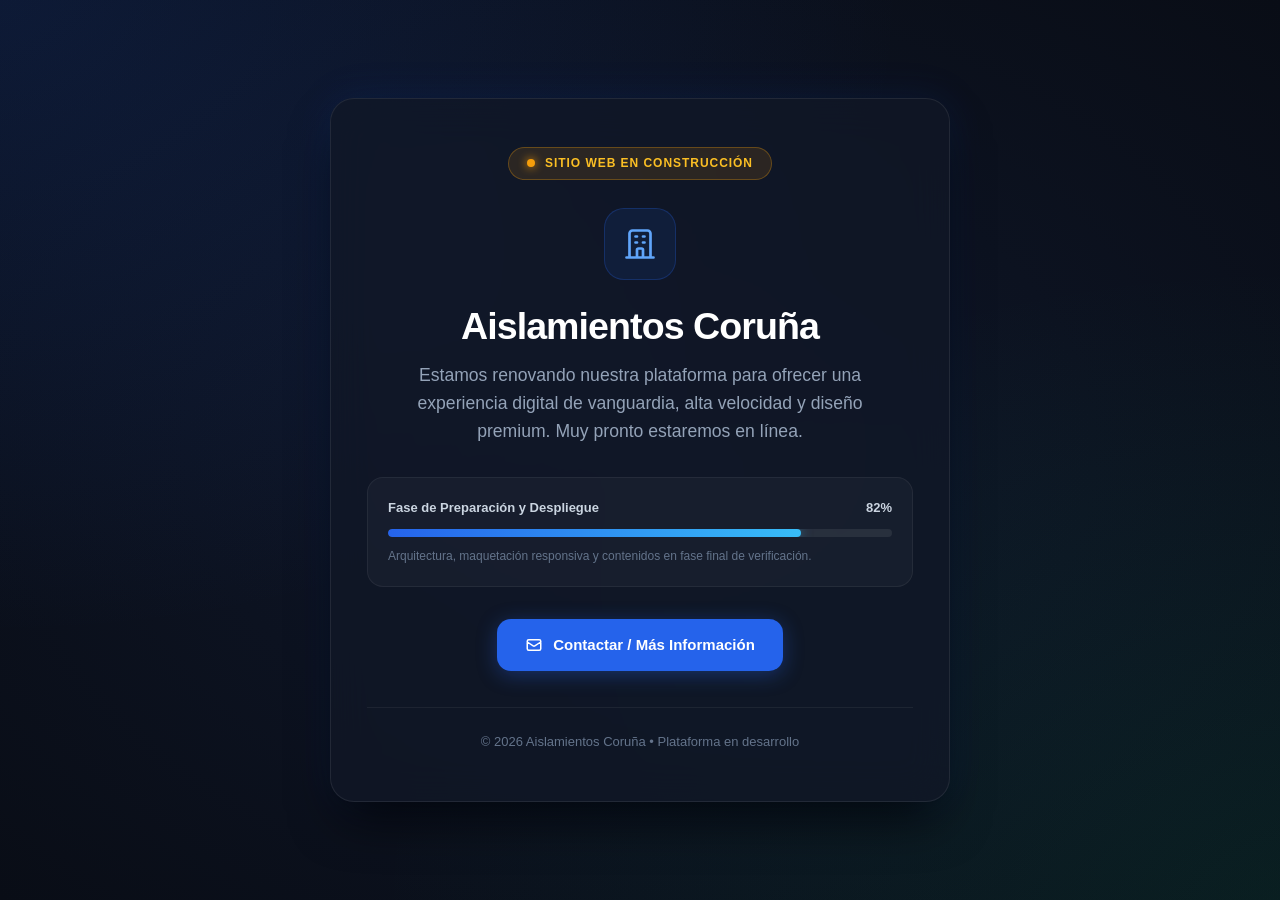
==== commit b6b094b9: "chore: Activar modo Sitio Web En Construcción" ====
--- a/index.html
+++ b/index.html
@@ -1,1534 +1,221 @@
 <!DOCTYPE html>
 <html lang="es">
-    <head>
-        <meta charset="UTF-8">
-        <meta name="viewport" content="width=device-width, initial-scale=1, shrink-to-fit=no">
-        <meta name="description" content="En Aislamientos Coruña (Nord Project) somos especialistas en aislamiento térmico insuflado, trasdosado y proyectado para viviendas y calorifugado industrial. ¡Ahorra hasta el 40%!" />
-        <meta name="keywords" content="aislamientos coruña, aislamiento termico, calorifugado industrial, aislamiento insuflado, aislamientos galicia, nord project" />
-        <link rel="icon" href="assets/images/favicon.png" sizes="35x35" type="image/png">
-        <title>Aislamientos Coruña - Nord Project | Expertos en Aislamiento Térmico</title>
-
-        <!-- FAQ Schema JSON-LD -->
-        <script type="application/ld+json">
-        {
-          "@context": "https://schema.org",
-          "@type": "FAQPage",
-          "mainEntity": [
-            {
-              "@type": "Question",
-              "name": "¿Cómo funciona el aislamiento insuflado en A Coruña?",
-              "acceptedAnswer": {
-                "@type": "Answer",
-                "text": "Se realizan pequeñas perforaciones en las juntas del mortero de la fachada o en tabiques internos de la vivienda. A través de ellas se inyecta neumáticamente el material aislante (como lana de roca o celulosa) rellenando la cámara de aire por completo. Posteriormente, se sellan los orificios logrando un acabado idéntico al original en un solo día."
-              }
-            },
-            {
-              "@type": "Question",
-              "name": "¿Hay que salir de casa durante la instalación?",
-              "acceptedAnswer": {
-                "@type": "Answer",
-                "text": "No, en absoluto. Al tratarse de un sistema de aislamiento insuflado que se inyecta de forma limpia y rápida, no es necesario desalojar la vivienda. Puede seguir con su rutina diaria con total normalidad y comodidad mientras nuestros técnicos trabajan."
-              }
-            },
-            {
-              "@type": "Question",
-              "name": "¿Se rompen las paredes o se generan escombros?",
-              "acceptedAnswer": {
-                "@type": "Answer",
-                "text": "No se rompen ni se tiran tabiques. El proceso es mínimamente invasivo. Solo realizamos pequeñas perforaciones de apenas 2 a 3 cm de diámetro en las juntas de los ladrillos del exterior o del pladur interior. Tras rellenar la cámara de aire, sellamos los orificios de inmediato para que la superficie quede impecable."
-              }
-            },
-            {
-              "@type": "Question",
-              "name": "¿Realmente ayuda a eliminar las humedades?",
-              "acceptedAnswer": {
-                "@type": "Answer",
-                "text": "Sí, el aislamiento insuflado es sumamente eficaz para eliminar las humedades por condensación. Al rellenar la cámara de aire, eliminamos los puentes térmicos y elevamos la temperatura de las paredes interiores, evitando que el vapor de agua condense en ellas y se forme moho."
-              }
-            },
-            {
-              "@type": "Question",
-              "name": "¿En cuánto tiempo se amortiza la inversión en aislamiento?",
-              "acceptedAnswer": {
-                "@type": "Answer",
-                "text": "La inversión se amortiza típicamente en un plazo de entre 2 y 4 años. Gracias al ahorro energético inmediato de hasta el 40% en facturas de calefacción y aire acondicionado, empezará a recuperar la inversión desde el primer mes."
-              }
-            }
-          ]
-        }
-        </script>
-
-        <link rel="stylesheet" href="assets/css/all.min.css">
-        <link rel="stylesheet" href="assets/css/fontello.css">
-        <link rel="stylesheet" href="assets/css/animate.min.css">
-        <link rel="stylesheet" href="assets/css/bootstrap.min.css">
-        <link rel="stylesheet" href="assets/css/jquery.fancybox.min.css">
-        <link rel="stylesheet" href="assets/css/jquery.bootstrap-touchspin.min.css">
-        <link rel="stylesheet" href="assets/css/nouislider.min.css">
-        <link rel="stylesheet" href="assets/css/perfect-scrollbar.css">
-        <link rel="stylesheet" href="assets/css/slick.css">
-        <link rel="stylesheet" href="assets/css/style.css">
-        <link rel="stylesheet" href="assets/css/responsive.css">
-        <link rel="stylesheet" href="assets/css/color.css">
-        <!-- Custom Overrides for Glassmorphism Hotspots -->
-        <style>
-            /* Aligned Layout for Services Section */
-            .photo-info-wrap {
-                padding: 6rem 1.5rem !important;
-                background-color: #F9F9FA !important; /* Premium light grey background */
-            }
-            .photo-info-inner {
-                max-width: 1200px;
-                margin: 0 auto;
-                display: grid !important;
-                grid-template-columns: 42% 1fr 1fr !important;
-                grid-template-rows: auto auto !important;
-                gap: 2rem !important;
-                align-items: stretch !important;
-                padding: 0 !important;
-                background: transparent !important;
-            }
-            .photo-info-inner::before {
-                display: none !important; /* Hide template borders */
-            }
-            
-            /* Left Side Image */
-            .photo-info-img {
-                grid-column: 1 !important;
-                grid-row: 1 / span 2 !important;
-                height: 100% !important;
-                min-height: 520px !important;
-                border-radius: 12px !important;
-                box-shadow: 0 10px 30px rgba(0,0,0,0.08) !important;
-                background-size: cover !important;
-                background-position: center !important;
-            }
-            .photo-info-img::before {
-                display: none !important; /* Hide double border */
-            }
-
-            /* Services Cards Container Placement */
-            .photo-info-box {
-                position: static !important;
-                transform: none !important;
-                margin: 0 !important;
-                display: flex !important;
-                width: 100% !important;
-            }
-            .photo-info-box > span {
-                display: none !important; /* Hide old plus button toggle */
-            }
-            
-            /* Positioning the cards in 2x2 grid */
-            .photo-info-box.v1 {
-                grid-column: 2 !important;
-                grid-row: 1 !important;
-            }
-            .photo-info-box.v2 {
-                grid-column: 3 !important;
-                grid-row: 1 !important;
-            }
-            .photo-info-box.v3 {
-                grid-column: 2 !important;
-                grid-row: 2 !important;
-            }
-            .photo-info-box.v4 {
-                grid-column: 3 !important;
-                grid-row: 2 !important;
-            }
-
-            /* Glassmorphism Card Styling */
-            .photo-info-box-inner {
-                position: relative !important;
-                top: 0 !important;
-                left: 0 !important;
-                right: auto !important;
-                bottom: auto !important;
-                visibility: visible !important;
-                opacity: 1 !important;
-                transform: scale(1) !important;
-                display: flex !important;
-                flex-direction: column !important;
-                width: 100% !important;
-                height: 100% !important;
-                
-                /* Glassmorphic backdrop */
-                background: rgba(255, 255, 255, 0.75) !important;
-                backdrop-filter: blur(10px) !important;
-                -webkit-backdrop-filter: blur(10px) !important;
-                border: 1px solid rgba(255, 255, 255, 0.5) !important;
-                border-radius: 12px !important;
-                box-shadow: 0 8px 24px rgba(18, 21, 26, 0.05) !important;
-                padding: 2.25rem 2rem 1.75rem !important;
-                transition: all 0.3s ease !important;
-            }
-            .photo-info-box-inner:hover {
-                transform: translateY(-5px) !important;
-                box-shadow: 0 12px 30px rgba(197, 160, 89, 0.12) !important;
-                border-color: rgba(197, 160, 89, 0.3) !important;
-            }
-            .photo-info-box-inner::before {
-                display: none !important;
-            }
-            .photo-info-box-inner > svg {
-                display: none !important;
-            }
-            
-            /* Text Styling */
-            .photo-info-box-inner > h3 {
-                font-family: 'Montserrat', sans-serif !important;
-                font-weight: 700 !important;
-                text-transform: uppercase !important;
-                font-size: 1.55rem !important;
-                margin-bottom: 0.75rem !important;
-                padding-left: 0 !important;
-                line-height: 1.3 !important;
-            }
-            .photo-info-box-inner > h3 a {
-                color: #000000 !important;
-            }
-            .photo-info-box-inner > h3 a:hover,
-            .photo-info-box-inner > h3 a:focus {
-                color: #A37F3B !important;
-            }
-            .photo-info-box-inner > h3::before {
-                display: none !important;
-            }
-            .photo-info-box-inner > p {
-                color: #000000 !important;
-                font-family: 'Roboto', sans-serif !important;
-                font-weight: 400 !important;
-                font-size: 0.95rem !important;
-                line-height: 1.6 !important;
-                margin-bottom: 2.25rem !important;
-                flex-grow: 1 !important; /* Pushes button to bottom */
-            }
-            
-            /* Card Image Thumbnails */
-            .service-thumb {
-                width: 100%;
-                height: 140px;
-                background-size: cover;
-                background-position: center;
-                border-radius: 8px;
-                margin-bottom: 1.25rem;
-                box-shadow: 0 4px 10px rgba(0, 0, 0, 0.05);
-            }
-
-            /* Hero B2B Button custom color styling */
-            .btn-b2b-hero {
-                background: linear-gradient(135deg, #9AA0A6 0%, #F1F3F5 50%, #4E5357 100%) !important;
-                border: 1px solid #9AA0A6 !important;
-                color: #12151A !important;
-                font-weight: 750 !important;
-                box-shadow: 0 4px 12px rgba(78, 83, 87, 0.25) !important;
-            }
-            .btn-b2b-hero:hover,
-            .btn-b2b-hero:focus {
-                background: linear-gradient(135deg, #4E5357 0%, #9AA0A6 50%, #12151A 100%) !important;
-                border: 1px solid #4E5357 !important;
-                color: #ffffff !important;
-                box-shadow: 0 6px 15px rgba(78, 83, 87, 0.4) !important;
-            }
-            
-            /* CTA Button at the bottom */
-            .photo-info-box-inner > a {
-                float: none !important;
-                display: inline-block !important;
-                align-self: flex-start !important;
-                background: linear-gradient(135deg, #C5A059 0%, #E2C58A 50%, #A37F3B 100%) !important;
-                color: #12151A !important;
-                font-weight: 700 !important;
-                font-family: 'Montserrat', sans-serif !important;
-                font-size: 0.8rem !important;
-                text-transform: uppercase !important;
-                padding: 0.65rem 1.35rem !important;
-                border-radius: 6px !important;
-                box-shadow: 0 4px 10px rgba(197, 160, 89, 0.2) !important;
-                transition: all 0.3s ease !important;
-                margin-top: auto !important; /* Forces alignment */
-            }
-            .photo-info-box-inner > a:hover {
-                background: #A37F3B !important;
-                color: #fff !important;
-                transform: translateY(-2px) !important;
-                box-shadow: 0 6px 15px rgba(197, 160, 89, 0.3) !important;
-            }
-
-            /* Responsive Adjustments */
-            @media (max-width: 1199px) {
-                .photo-info-inner {
-                    grid-template-columns: 38% 1fr 1fr !important;
-                    gap: 1.25rem !important;
-                }
-                .photo-info-box-inner {
-                    padding: 1.75rem 1.5rem 1.5rem !important;
-                }
-            }
-            
-            /* Specific overrides to prevent layout shifts or staggering on mobile/tablets */
-            .photo-info-box.v1 .photo-info-box-inner,
-            .photo-info-box.v2 .photo-info-box-inner,
-            .photo-info-box.v3 .photo-info-box-inner,
-            .photo-info-box.v4 .photo-info-box-inner {
-                top: 0 !important;
-                left: 0 !important;
-                right: auto !important;
-                bottom: auto !important;
-                transform: none !important;
-                -webkit-transform: none !important;
-            }
-            
-            @media (max-width: 991px) {
-                .photo-info-inner {
-                    display: flex !important;
-                    flex-direction: column !important;
-                    gap: 1.5rem !important;
-                }
-                .photo-info-img {
-                    height: 320px !important;
-                    min-height: 320px !important;
-                    width: 100% !important;
-                }
-                .photo-info-box {
-                    position: static !important;
-                    width: 100% !important;
-                    transform: none !important;
-                    margin: 0 !important;
-                }
-                .photo-info-box-inner {
-                    min-width: 100% !important;
-                    max-width: 100% !important;
-                    width: 100% !important;
-                    height: auto !important;
-                    position: relative !important;
-                    top: 0 !important;
-                    left: 0 !important;
-                    right: auto !important;
-                    bottom: auto !important;
-                    transform: none !important;
-                    -webkit-transform: none !important;
-                    background: rgba(255, 255, 255, 0.85) !important;
-                }
-            }
-
-            /* Section Accent underlines in Cobalt Blue */
-            .sec-title-inner > h2 i {
-                background-color: #1B365D !important;
-            }
-            .about-fact-box::before {
-                background-color: #1B365D !important;
-            }
-
-            /* FAQ Accordion accents in Cobalt Blue */
-            .toggle-item > h4 i {
-                background-color: #1B365D !important;
-                border-color: #1B365D !important;
-            }
-            .toggle-item > h4 i svg.arrow-svg path {
-                fill: #ffffff !important;
-                stroke: #ffffff !important;
-            }
-            .toggle-item > h4 i svg.close-svg path {
-                stroke: #ffffff !important;
-            }
-
-            /* New Hero Section overrides */
-            #inicio {
-                background-image: linear-gradient(rgba(18, 21, 26, 0.75), rgba(18, 21, 26, 0.75)), url('assets/images/resources/feat-img3-1.png');
-                background-size: cover;
-                background-position: center;
-                background-attachment: fixed;
-                padding: 120px 0 100px 0 !important;
-                height: 100vh !important;
-                min-height: 100vh !important;
-                display: flex !important;
-                align-items: center !important;
-            }
-            .hero-content-left h1 {
-                font-size: 3.5rem !important;
-                line-height: 1.15 !important;
-                letter-spacing: 0.5px !important;
-            }
-            .hero-content-left p {
-                font-size: 1.15rem !important;
-                color: rgba(255,255,255,0.9) !important;
-            }
-            .hero-content-left ul li {
-                color: #ffffff !important;
-                margin-bottom: 1rem;
-                font-size: 1.05rem !important;
-            }
-            .hero-form-card input.form-control, 
-            .hero-form-card select.form-control {
-                border: 1px solid #E5E7EB !important;
-                border-radius: 8px !important;
-                padding: 0.75rem 1rem !important;
-                font-size: 0.95rem !important;
-                color: #12151A !important;
-                height: auto !important;
-                background-color: #F9F9FA !important;
-            }
-            .hero-form-card input.form-control:focus, 
-            .hero-form-card select.form-control:focus {
-                border-color: #C5A059 !important;
-                background-color: #ffffff !important;
-                box-shadow: 0 0 0 3px rgba(197, 160, 89, 0.1) !important;
-                outline: none !important;
-            }
-            
-            /* Responsive updates for Hero */
-            @media (max-width: 991px) {
-                #inicio {
-                    padding: 80px 0 60px 0 !important;
-                    height: auto !important;
-                    min-height: auto !important;
-                    display: block !important;
-                }
-                .hero-content-left {
-                    text-align: center !important;
-                    margin-bottom: 3rem;
-                }
-                .hero-content-left h1 {
-                    font-size: 2.5rem !important;
-                }
-                .hero-content-left p {
-                    margin-left: auto !important;
-                    margin-right: auto !important;
-                }
-                .hero-content-left ul {
-                    display: inline-block !important;
-                    text-align: left !important;
-                }
-                .hero-form-card {
-                    padding: 2rem 1.5rem !important;
-                }
-            }
-
-            /* Logo color transition on scroll */
-            /* Initial state: dark/transparent header → logo in white */
-            header.stick.style2:not(.sticky) .logo img {
-                filter: brightness(0) invert(1);
-                transition: filter 0.4s ease;
-            }
-            /* After scroll: white header → logo in original colors */
-            header.stick.sticky .logo img {
-                filter: none;
-                transition: filter 0.4s ease;
-            }
-
-            /* Header Phone button styling */
-            .header-phone-btn {
-                font-weight: 700;
-                color: #ffffff !important;
-                background-color: #1B365D !important;
-                display: inline-flex;
-                align-items: center;
-                gap: 0.5rem;
-                padding: 0.55rem 1.35rem;
-                border-radius: 999px;
-                transition: all 0.3s ease;
-                box-shadow: 0 4px 12px rgba(27, 54, 93, 0.25);
-                font-family: 'Montserrat', sans-serif !important;
-                font-size: 0.9rem !important;
-            }
-            .header-phone-btn:hover {
-                background-color: #12243F !important;
-                transform: translateY(-2px);
-                box-shadow: 0 6px 15px rgba(27, 54, 93, 0.35);
-                color: #ffffff !important;
-                text-decoration: none !important;
-            }
-            .header-phone-btn i {
-                color: #ffffff !important;
-            }
-            
-            /* Responsive header phone styling */
-            @media (max-width: 575px) {
-                .header-phone-btn {
-                    padding: 0.4rem 0.95rem;
-                    font-size: 0.8rem !important;
-                }
-            }
-
-            /* Gallery Texts Contrast Overrides */
-            .gallery-box .gallery-info span {
-                color: #E2C58A !important;
-                font-weight: 600 !important;
-                font-size: 0.9rem !important;
-                text-shadow: 0 2px 5px rgba(0,0,0,0.6) !important;
-                display: block;
-                margin-top: 2px;
-            }
-            .gallery-box .gallery-info h4 {
-                color: #ffffff !important;
-                font-weight: 700 !important;
-                text-shadow: 0 2px 5px rgba(0,0,0,0.6) !important;
-            }
-
-            /* Fix select inputs text clipping */
-            select.form-control {
-                height: 52px !important;
-                line-height: 1.2 !important;
-                padding: 0.75rem 1rem !important;
-                appearance: auto !important;
-                -webkit-appearance: auto !important;
-                -moz-appearance: auto !important;
-                color: #12151A !important;
-                background-color: #F9F9FA !important;
-            }
-            select.form-control option {
-                padding: 0.5rem !important;
-                color: #12151A !important;
-            }
-
-            /* Google Reviews Carousel and Card Styles */
-            .google-reviews-container {
-                padding: 1.5rem 0;
-            }
-            .google-reviews-carousel {
-                margin: 0 -15px; /* Compenses slide margins */
-            }
-            .google-review-card {
-                background: #ffffff !important;
-                border: 1px solid #e5e7eb !important;
-                border-radius: 12px !important;
-                padding: 1.75rem !important;
-                margin: 15px !important;
-                box-shadow: 0 4px 15px rgba(0,0,0,0.03) !important;
-                transition: all 0.3s ease !important;
-                display: block !important;
-                min-height: 260px !important;
-            }
-            .google-review-card:hover {
-                transform: translateY(-5px) !important;
-                box-shadow: 0 10px 25px rgba(0,0,0,0.06) !important;
-                border-color: #C5A059 !important;
-            }
-            .google-review-header {
-                display: flex !important;
-                justify-content: space-between !important;
-                align-items: flex-start !important;
-                margin-bottom: 0.85rem !important;
-            }
-            .google-reviewer-profile {
-                display: flex !important;
-                align-items: center !important;
-                gap: 0.75rem !important;
-            }
-            .google-reviewer-avatar {
-                width: 44px !important;
-                height: 44px !important;
-                border-radius: 50% !important;
-                display: flex !important;
-                align-items: center !important;
-                justify-content: center !important;
-                font-weight: 700 !important;
-                color: #fff !important;
-                font-size: 1.1rem !important;
-                text-transform: uppercase !important;
-            }
-            .google-reviewer-info h4 {
-                font-size: 0.95rem !important;
-                font-weight: 700 !important;
-                color: #111827 !important;
-                margin-bottom: 0.15rem !important;
-                font-family: 'Montserrat', sans-serif !important;
-            }
-            .google-reviewer-info span {
-                font-size: 0.75rem !important;
-                color: #6b7280 !important;
-                display: block !important;
-            }
-            .google-logo {
-                width: 18px !important;
-                height: 18px !important;
-            }
-            .google-rating-stars {
-                color: #f59e0b !important;
-                font-size: 0.95rem !important;
-                margin-bottom: 0.85rem !important;
-                display: flex !important;
-                gap: 2px !important;
-            }
-            .google-review-text {
-                font-size: 0.9rem !important;
-                color: #4b5563 !important;
-                line-height: 1.6 !important;
-                font-family: 'Roboto', sans-serif !important;
-                flex-grow: 1 !important;
-                margin-bottom: 1rem !important;
-            }
-            .google-review-date {
-                font-size: 0.75rem !important;
-                color: #9ca3af !important;
-            }
-            .google-reviews-carousel .slick-dots {
-                display: flex !important;
-                justify-content: center !important;
-                list-style: none !important;
-                padding: 0 !important;
-                margin: 2rem 0 0 0 !important;
-                gap: 8px !important;
-                width: 100% !important;
-            }
-            .google-reviews-carousel .slick-dots li button {
-                font-size: 0 !important;
-                width: 10px !important;
-                height: 10px !important;
-                border-radius: 50% !important;
-                border: none !important;
-                background-color: #d1d5db !important;
-                padding: 0 !important;
-                cursor: pointer !important;
-                transition: all 0.3s ease !important;
-            }
-            .google-reviews-carousel .slick-dots li.slick-active button {
-                background-color: #1B365D !important;
-                width: 24px !important;
-                border-radius: 999px !important;
-            }
-
-            /* Ensure FAQ section title is visible on top */
-            #faq {
-                padding-top: 80px !important;
-                background-color: #ffffff !important;
-            }
-            #faq .faq-wrap {
-                margin-top: 0 !important;
-                padding-top: 20px !important;
-            }
-            #faq .faq-inner {
-                padding: 80px 0 100px 0 !important;
-            }
-            #faq .sec-title {
-                position: relative !important;
-                z-index: 20 !important;
-                margin-bottom: 50px !important;
-                display: block !important;
-                visibility: visible !important;
-                opacity: 1 !important;
-            }
-            #faq .sec-title-inner h2 {
-                color: #12151A !important;
-                font-family: 'Montserrat', sans-serif !important;
-                font-weight: 800 !important;
-                font-size: 2.25rem !important;
-                line-height: 1.3 !important;
-                display: block !important;
-                visibility: visible !important;
-            }
-            #faq .sec-title-inner span {
-                color: #1B365D !important;
-                font-weight: 700 !important;
-                letter-spacing: 2px !important;
-                text-transform: uppercase !important;
-                font-size: 0.85rem !important;
-            }
-
-            /* Contact Form Card custom styles for mobile responsiveness */
-            .contact-form-card {
-                max-width: 700px;
-                width: 100%;
-                margin: 0 auto;
-                background: white;
-                padding: 3rem;
-                border-radius: 12px;
-                box-shadow: 0 10px 30px rgba(0,0,0,0.05);
-                border-top: 4px solid #C5A059;
-            }
-            @media (max-width: 575px) {
-                .contact-form-card {
-                    padding: 1.5rem !important;
-                }
-            }
-
-            /* Custom overrides for gold/yellow texts on white background (Quiénes Somos, Solicitar Diagnóstico Gratuito, etc.) */
-            .sec-title-inner > span.thm-clr,
-            .about-desc2 > a.thm-clr {
-                font-family: 'Montserrat', sans-serif !important;
-                text-transform: uppercase !important;
-                color: #2c3539 !important; /* Gris oscuro metalizado / Gunmetal */
-                font-weight: 700 !important;
-                letter-spacing: 1.5px !important;
-                font-size: 16px !important;
-                transition: all 0.3s ease !important;
-            }
-
-            .about-desc2 > a.thm-clr:hover {
-                color: #1B365D !important; /* Cobalt blue color on hover */
-                text-decoration: underline !important;
-            }
-
-            @media (min-width: 992px) {
-                .sec-title-inner > span.thm-clr,
-                .about-desc2 > a.thm-clr {
-                    font-size: 24px !important; /* 24px on PC */
-                }
-            }
-        </style>
-    </head>
-    <body>
-        <main>
-            <header class="stick style2 w-100">
-                <div class="container">
-                    <div class="logo-menu-wrap d-flex flex-wrap justify-content-between align-items-center w-100">
-                        <div class="logo">
-                            <h1 class="mb-0">
-                                <a href="index.html" title="Aislamientos Coruña - Nor Project" style="display: inline-block; line-height: 0;">
-                                    <img src="assets/images/logo-nor-project.png" alt="Aislamientos Coruña - Nor Project" width="140" style="height: auto; max-height: 56px; width: auto; display: block;">
-                                </a>
-                            </h1>
-                        </div><!-- Logo -->
-                        <nav class="d-flex flex-wrap justify-content-between align-items-center">
-                            <div class="nav-left">
-                                <ul class="mb-0 list-unstyled d-inline-flex flex-wrap w-100">
-                                    <li><a href="#inicio" title="Inicio"><span>Inicio</span></a></li>
-                                    <li><a href="#servicios" title="Servicios"><span>Servicios</span></a></li>
-                                    <li><a href="#faq" title="Preguntas Frecuentes"><span>Preguntas</span></a></li>
-                                    <li><a href="#contacto" title="Contacto"><span>Contacto</span></a></li>
-                                </ul>
-                            </div>
-                            <div class="nav-right d-inline-flex flex-wrap">
-                                <ul class="d-flex flex-wrap mb-0 list-unstyled">
-                                    <li><a href="tel:639878385" title="Llámanos" class="header-phone-btn"><i class="icon-phone"></i> 639 878 385</a></li>
-                                    <li class="res-menu-btn-wrap"><a class="res-menu-btn" href="javascript:void(0);" title="Menú"><i class="fas fa-align-justify"></i></a></li>
-                                </ul>
-                            </div>
-                        </nav>
-                    </div><!-- Logo Menu Wrap -->
-                </div>
-            </header><!-- Header -->
-            
-            <div class="responsive-menu position-fixed w-100">
-                <span class="menu-close"><i class="fas fa-times"></i></span>
-                <ul class="mb-0 list-unstyled w-100">
-                    <li><a href="#inicio" title="Inicio"><span>Inicio</span></a></li>
-                    <li><a href="#servicios" title="Servicios"><span>Servicios</span></a></li>
-                    <li><a href="#faq" title="Preguntas Frecuentes"><span>Preguntas</span></a></li>
-                    <li><a href="#contacto" title="Contacto"><span>Contacto</span></a></li>
-                </ul>
-                <div class="scl-links v2 d-flex flex-wrap w-100" style="margin-top: 2rem;">
-                    <a href="tel:639878385" title="Llámanos" style="font-weight: 700; color: #C5A059; font-size: 1.2rem;"><i class="icon-phone"></i> 639 878 385</a>
-                </div>
-            </div><!-- Responsive Menu -->
-
-            <section id="inicio" class="w-100 position-relative">
-                <div class="container">
-                    <div class="row align-items-center">
-                        <div class="col-lg-7 hero-content-left pr-lg-5">
-                            <p style="color: #E2C58A; font-family: 'Montserrat', sans-serif; font-size: 1.2rem; font-weight: 500; margin-bottom: 1.25rem;">Aislamiento Nord Project</p>
-                            <h1 style="color: #ffffff; font-family: 'Montserrat', sans-serif; font-weight: 800; font-size: 3.3rem; line-height: 1.15; margin-bottom: 1.5rem; text-shadow: 0 2px 10px rgba(0,0,0,0.3);">
-                                Aislamientos Coruña:<br>Soluciones Térmicas<br>
-                                <span style="font-family: 'Montserrat', sans-serif; color: #E2C58A; font-weight: 700; text-transform: uppercase; letter-spacing: 1px;">que generan valor</span>
-                            </h1>
-                            <p style="color: rgba(255,255,255,0.9); font-family: 'Roboto', sans-serif; font-size: 1.15rem; line-height: 1.6; margin-bottom: 2rem; max-width: 600px;">
-                                Protege tu chalet o piso del frío y elimina las humedades en 24 horas de forma limpia y profesional.
-                            </p>
-                            
-                            <ul class="list-unstyled mb-4" style="font-family: 'Roboto', sans-serif; font-size: 1.05rem; line-height: 1.8;">
-                                <li class="d-flex align-items-start mb-3" style="color: #ffffff;">
-                                    <span style="display: inline-flex; align-items: center; justify-content: center; min-width: 24px; height: 24px; background-color: #C5A059; border-radius: 50%; margin-right: 12px; color: #12151A; font-weight: bold; font-size: 0.8rem; margin-top: 2px;">✓</span>
-                                    <span>Sin obras molestas en el interior de tu hogar.</span>
-                                </li>
-                                <li class="d-flex align-items-start mb-3" style="color: #ffffff;">
-                                    <span style="display: inline-flex; align-items: center; justify-content: center; min-width: 24px; height: 24px; background-color: #C5A059; border-radius: 50%; margin-right: 12px; color: #12151A; font-weight: bold; font-size: 0.8rem; margin-top: 2px;">✓</span>
-                                    <span>Ahorro garantizado de hasta el 40% en calefacción y aire acondicionado.</span>
-                                </li>
-                                <li class="d-flex align-items-start mb-3" style="color: #ffffff;">
-                                    <span style="display: inline-flex; align-items: center; justify-content: center; min-width: 24px; height: 24px; background-color: #C5A059; border-radius: 50%; margin-right: 12px; color: #12151A; font-weight: bold; font-size: 0.8rem; margin-top: 2px;">✓</span>
-                                    <span>Materiales certificados y máxima garantía por escrito.</span>
-                                </li>
-                            </ul>
-                            
-                            <div class="mt-4" style="color: #ffffff; font-family: 'Montserrat', sans-serif; font-weight: 600; font-size: 0.95rem; display: flex; align-items: center; gap: 0.5rem;">
-                                <span style="color: #E2C58A; font-size: 1.25rem;">★</span> <span>+500 viviendas aisladas con éxito en toda Galicia</span>
-                            </div>
-                        </div>
-                        
-                        <div class="col-lg-5 mt-5 mt-lg-0">
-                            <!-- Floating Form Card -->
-                            <div class="hero-form-card position-relative bg-white" style="border-radius: 16px; padding: 2.25rem; box-shadow: 0 15px 35px rgba(0,0,0,0.3); overflow: visible;">
-                                <!-- Top Silver Metallic Capsule Badge -->
-                                <div class="position-absolute" style="top: -16px; left: 50%; transform: translateX(-50%); background: linear-gradient(135deg, #9AA0A6 0%, #F1F3F5 50%, #4E5357 100%); color: #12151A; font-family: 'Montserrat', sans-serif; font-size: 0.7rem; font-weight: 750; padding: 0.45rem 1.75rem; border-radius: 999px; text-transform: uppercase; letter-spacing: 1px; box-shadow: 0 4px 12px rgba(78, 83, 87, 0.35); z-index: 10; white-space: nowrap;">
-                                    Respuesta en 24h • Gratis
-                                </div>
-                                
-                                <h3 style="color: #12151A; font-family: 'Montserrat', sans-serif; font-weight: 800; font-size: 1.55rem; text-align: center; margin-bottom: 0.5rem; margin-top: 0.5rem; line-height: 1.2;">
-                                    Calcula tu <span style="color: #C5A059;">Presupuesto</span>
-                                </h3>
-                                <p style="color: #737176; font-family: 'Roboto', sans-serif; font-size: 0.85rem; text-align: center; margin-bottom: 1.5rem;">
-                                    Rellena el formulario y te asesoramos sin compromiso.
-                                </p>
-                                
-                                <form action="#contacto" method="POST" id="heroLeadForm" style="font-family: 'Roboto', sans-serif;">
-                                    <div class="form-group mb-3" style="text-align: left;">
-                                        <label for="heroName" style="color: #12151A; font-weight: 600; font-size: 0.85rem; margin-bottom: 0.4rem; display: block;">Nombre completo</label>
-                                        <input type="text" id="heroName" name="name" class="form-control" placeholder="Escribe tu nombre" required>
-                                    </div>
-                                    <div class="form-group mb-3" style="text-align: left;">
-                                        <label for="heroPhone" style="color: #12151A; font-weight: 600; font-size: 0.85rem; margin-bottom: 0.4rem; display: block;">Teléfono de contacto</label>
-                                        <input type="tel" id="heroPhone" name="phone" class="form-control" placeholder="Ej. 600 000 000" required>
-                                    </div>
-                                    <div class="form-group mb-4" style="text-align: left;">
-                                        <label for="heroService" style="color: #12151A; font-weight: 600; font-size: 0.85rem; margin-bottom: 0.4rem; display: block;">Tipo de aislamiento</label>
-                                        <select id="heroService" name="service" class="form-control" required style="background-color: #F9F9FA; appearance: auto; -webkit-appearance: auto;">
-                                            <option value="">Selecciona una opción</option>
-                                            <option value="insuflado">Aislamiento Insuflado</option>
-                                            <option value="trasdosado">Aislamiento Trasdosado</option>
-                                            <option value="proyectado">Aislamiento Proyectado</option>
-                                            <option value="calorifugado">Calorifugado Industrial B2B</option>
-                                        </select>
-                                    </div>
-                                    
-                                    <button type="submit" class="w-100" style="background: linear-gradient(135deg, #C5A059 0%, #E2C58A 50%, #A37F3B 100%); color: #12151A; font-family: 'Montserrat', sans-serif; font-weight: 750; font-size: 0.85rem; text-transform: uppercase; padding: 0.95rem; border: none; border-radius: 8px; box-shadow: 0 4px 10px rgba(197, 160, 89, 0.2); transition: all 0.3s ease; cursor: pointer; letter-spacing: 0.5px; display: block;">
-                                        Calcular Presupuesto Gratis
-                                    </button>
-                                    
-                                    <div class="text-center mt-3" style="color: #9CA3AF; font-size: 0.75rem; display: flex; align-items: center; justify-content: center; gap: 0.4rem; font-family: 'Roboto', sans-serif;">
-                                        <span style="font-size: 0.85rem;">🔒</span> Tus datos están totalmente protegidos.
-                                    </div>
-                                </form>
-                            </div>
-                        </div>
-                    </div>
-                </div>
-            </section>
-
-            <section id="sobre-nosotros">
-                <div class="w-100 pt-80 pb-130 position-relative">
-                    <div class="container">
-                        <div class="about-wrap2 position-relative w-100">
-                            <div class="row align-items-end">
-                                <div class="col-md-6 col-sm-6 col-lg-6">
-                                    <div class="sec-title w-100">
-                                        <div class="sec-title-inner d-inline-block">
-                                            <span class="d-block thm-clr">Quiénes Somos</span>
-                                            <h2 class="mb-0">Nort Projects CTI SL<i></i></h2>
-                                        </div>
-                                    </div><!-- Sec Title -->
-                                    <div class="about-desc2 w-100">
-                                        <p class="mb-0">Somos especialistas en el control y la eficiencia térmica. Bajo nuestra marca <strong>Aislamientos Coruña (Nord Project)</strong>, aportamos confort a los hogares gallegos y soluciones de calorifugado técnico a empresas e industrias de toda Galicia.</p>
-                                        <p class="mb-0">Nuestras técnicas garantizan un aislamiento térmico integral en cámaras de aire, tabiques y techos, reduciendo pérdidas energéticas de forma inmediata y eliminando humedades por condensación sin escombros.</p>
-                                        <a class="d-inline-block thm-clr" href="#contacto" title="">Solicitar Diagnóstico Gratuito</a>
-                                    </div>
-                                </div>
-                                <div class="col-md-6 col-sm-6 col-lg-6">
-                                    <div class="about-facts-wrap w-100">
-                                        <div class="row">
-                                            <div class="col-md-6 col-sm-6 col-lg-6">
-                                                <div class="about-fact-box-wrap text-center w-100">
-                                                    <div class="about-fact-box position-relative w-100">
-                                                        <span class="d-block counter">500</span>
-                                                        <h5 class="mb-0">Viviendas Aisladas</h5>
-                                                    </div>
-                                                </div>
-                                            </div>
-                                            <div class="col-md-6 col-sm-6 col-lg-6">
-                                                <div class="about-fact-box-wrap text-center w-100">
-                                                    <div class="about-fact-box position-relative w-100">
-                                                        <span class="d-block counter">40</span>
-                                                        <h5 class="mb-0">% de Ahorro Medio</h5>
-                                                    </div>
-                                                </div>
-                                            </div>
-                                            <div class="col-md-6 col-sm-6 col-lg-6">
-                                                <div class="about-fact-box-wrap text-center w-100">
-                                                    <div class="about-fact-box position-relative w-100">
-                                                        <span class="d-block">24</span>
-                                                        <h5 class="mb-0">Horas por Obra</h5>
-                                                    </div>
-                                                </div>
-                                            </div>
-                                            <div class="col-md-6 col-sm-6 col-lg-6">
-                                                <div class="about-fact-box-wrap text-center w-100">
-                                                    <div class="about-fact-box position-relative w-100">
-                                                        <span class="d-block counter">100</span>
-                                                        <h5 class="mb-0">% Garantía Escrita</h5>
-                                                    </div>
-                                                </div>
-                                            </div>
-                                        </div>
-                                    </div>
-                                </div>
-                            </div>
-                        </div><!-- About Wrap 2 -->
-                    </div>
-                </div>
-            </section>
-
-            <section id="servicios">
-                <div class="w-100 position-relative">
-                    <div class="photo-info-wrap position-relative w-100">
-                        <div class="photo-info-inner position-relative w-100">
-                            <div class="photo-info-img position-relative w-100" style="background-image: url(assets/images/resources/photo-info-img.png);"></div>
-                            
-                            <!-- Hotspot 1 -->
-                            <div class="photo-info-box v1">
-                                <span><i><svg viewBox="0 0 31 32" fill="none" xmlns="http://www.w3.org/2000/svg"><path d="M0.5 15.5H30.5" stroke="#1E1E20" stroke-linecap="round"/><path d="M16 1L16 31" stroke="#1E1E20" stroke-linecap="round"/></svg></i></span>
-                                <div class="photo-info-box-inner">
-                                    <div class="service-thumb" style="background-image: url('assets/images/resources/insuflado_thumb.png');"></div>
-                                    <h3 class="mb-0"><a href="#contacto" title="">Aislamiento Insuflado</a></h3>
-                                    <p class="mb-0">Inyección de lana de roca o celulosa en la cámara de aire de las fachadas en solo un día, sin obras interiores.</p>
-                                    <a class="d-inline-block thm-clr" href="#contacto" title="">Más información</a>
-                                </div>
-                            </div>
-
-                            <!-- Hotspot 2 -->
-                            <div class="photo-info-box v2">
-                                <span><i><svg viewBox="0 0 31 32" fill="none" xmlns="http://www.w3.org/2000/svg"><path d="M0.5 15.5H30.5" stroke="#1E1E20" stroke-linecap="round"/><path d="M16 1L16 31" stroke="#1E1E20" stroke-linecap="round"/></svg></i></span>
-                                <div class="photo-info-box-inner">
-                                    <div class="service-thumb" style="background-image: url('assets/images/resources/why-choose-img1-2.png');"></div>
-                                    <h3 class="mb-0"><a href="#contacto" title="">Aislamiento Trasdosado</a></h3>
-                                    <p class="mb-0">Instalación interior de paneles aislantes tras placas de yeso laminado (pladur) para mayor aislamiento acústico y térmico.</p>
-                                    <a class="d-inline-block thm-clr" href="#contacto" title="">Más información</a>
-                                </div>
-                            </div>
-
-                            <!-- Hotspot 3 -->
-                            <div class="photo-info-box v3">
-                                <span><i><svg viewBox="0 0 31 32" fill="none" xmlns="http://www.w3.org/2000/svg"><path d="M0.5 15.5H30.5" stroke="#1E1E20" stroke-linecap="round"/><path d="M16 1L16 31" stroke="#1E1E20" stroke-linecap="round"/></svg></i></span>
-                                <div class="photo-info-box-inner">
-                                    <div class="service-thumb" style="background-image: url('assets/images/resources/why-choose-img1-3.png');"></div>
-                                    <h3 class="mb-0"><a href="#contacto" title="">Aislamiento Proyectado</a></h3>
-                                    <p class="mb-0">Espuma de poliuretano continua para el sellado perfecto de puentes térmicos en tejados, techos y cubiertas.</p>
-                                    <a class="d-inline-block thm-clr" href="#contacto" title="">Más información</a>
-                                </div>
-                            </div>
-
-                            <!-- Hotspot 4 -->
-                            <div class="photo-info-box v4">
-                                <span><i><svg viewBox="0 0 31 32" fill="none" xmlns="http://www.w3.org/2000/svg"><path d="M0.5 15.5H30.5" stroke="#1E1E20" stroke-linecap="round"/><path d="M16 1L16 31" stroke="#1E1E20" stroke-linecap="round"/></svg></i></span>
-                                <div class="photo-info-box-inner">
-                                    <div class="service-thumb" style="background-image: url('assets/images/resources/feat-img3-2.png');"></div>
-                                    <h3 class="mb-0"><a href="#contacto" title="">Calorifugado Industrial B2B</a></h3>
-                                    <p class="mb-0">Revestimiento aislante y chapa metálica protectora para tuberías de vapor, calderas y depósitos.</p>
-                                    <a class="d-inline-block thm-clr" href="#contacto" title="">Más información</a>
-                                </div>
-                            </div>
-
-                        </div>
-                    </div><!-- Photo Info Wrap -->
-                </div>
-            </section>
-
-            <section id="ventajas">
-                <div class="w-100 pt-100 pb-170 position-relative">
-                    <div class="container">
-                        <div class="sec-title text-center w-100">
-                            <div class="sec-title-inner d-inline-block">
-                                <span class="d-block thm-clr">Nuestras Ventajas</span>
-                                <h2 class="mb-0">Por qué elegir a Aislamientos Coruña<i></i></h2>
-                            </div>
-                        </div><!-- Sec Title -->
-                        <div class="why-choose-wrap position-relative w-100">
-                            <div class="why-choose-caro">
-                                <div class="why-choose-item position-relative d-block w-100">
-                                    <div class="why-choose-img position-relative"><img class="img-fluid w-100" src="assets/images/resources/why-choose-img1-1.png" alt="Ventaja 1"></div>
-                                    <div class="why-choose-info position-absolute">
-                                        <span>01<i class="icon-labor"></i></span>
-                                        <h3 class="mb-0">Equipos de técnicos especializados con formación certificada en aislamiento residencial e industrial</h3>
-                                    </div>
-                                </div>
-                                <div class="why-choose-item position-relative d-block w-100">
-                                    <div class="why-choose-img position-relative"><img class="img-fluid w-100" src="assets/images/resources/why-choose-img1-2.png" alt="Ventaja 2"></div>
-                                    <div class="why-choose-info position-absolute">
-                                        <span>02<i class="icon-brick"></i></span>
-                                        <h3 class="mb-0">Uso de materiales certificados homologados por la UE, ecológicos y de máximo rendimiento térmico</h3>
-                                    </div>
-                                </div>
-                                <div class="why-choose-item position-relative d-block w-100">
-                                    <div class="why-choose-img position-relative"><img class="img-fluid w-100" src="assets/images/resources/why-choose-img1-3.png" alt="Ventaja 3"></div>
-                                    <div class="why-choose-info position-absolute">
-                                        <span>03<i class="icon-save"></i></span>
-                                        <h3 class="mb-0">Ahorro garantizado de hasta el 40% en tus facturas energéticas desde el primer día sin obras engorrosas</h3>
-                                    </div>
-                                </div>
-                            </div>
-                            <div class="pagiInfo"></div>
-                        </div>
-                    </div>
-                </div>
-            </section>
-
-            <section id="faq" style="padding-top: 80px; padding-bottom: 0;">
-                <div class="w-100 position-relative">
-                    <span class="position-absolute sec-watermark left-watermark overlap-tp-shap100 pos-lft-250" style="color: rgba(197, 160, 89, 0.05);">Dudas</span>
-                    <div class="faq-wrap position-relative w-100">
-                        <div class="container mb-5">
-                            <div class="sec-title text-center w-100 mb-0">
-                                <div class="sec-title-inner d-inline-block">
-                                    <span class="d-block thm-clr">Preguntas</span>
-                                    <h2 class="mb-0" style="color: #12151A !important;">Preguntas Frecuentes sobre Aislamiento en A Coruña<i></i></h2>
-                                </div>
-                            </div>
-                        </div>
-                        <div class="faq-inner dark-layer opc8 position-relative w-100">
-                            <div class="fixed-bg faq-img" style="background-image: url(assets/images/parallax-bg4.png);"></div>
-                            <div class="container">
-                                <div class="toggle w-100" id="toggle">
-                                    <div class="toggle-item w-100">
-                                        <h4 class="mb-0 position-relative"><span class="position-absolute">01</span>¿Cómo funciona el aislamiento insuflado en A Coruña?<i class="thm-bg position-absolute"><svg class="arrow-svg" viewBox="0 0 16 28" fill="none" xmlns="http://www.w3.org/2000/svg"><path d="M8 28L1.0718 20.5L14.9282 20.5L8 28Z" fill="#1E1E20"/><path d="M8 21L8 0" stroke="#1E1E20"/></svg><svg class="close-svg" viewBox="0 0 43 44" fill="none" xmlns="http://www.w3.org/2000/svg"><path d="M11.2471 11.0399L32.4603 32.2531" stroke="white" stroke-linecap="round"/><path d="M32.4602 11.747L11.247 32.9602" stroke="white" stroke-linecap="round"/></svg></i></h4>
-                                        <div class="toggle-content w-100">
-                                            <p class="mb-0">Se realizan pequeñas perforaciones en las juntas del mortero de la fachada o en tabiques internos de la vivienda. A través de ellas se inyecta neumáticamente el material aislante (como lana de roca o celulosa) rellenando la cámara de aire por completo. Posteriormente, se sellan los orificios logrando un acabado idéntico al original en un solo día.</p>
-                                        </div>
-                                    </div>
-                                    <div class="toggle-item w-100">
-                                        <h4 class="mb-0 position-relative"><span class="position-absolute">02</span>¿Hay que salir de casa durante la instalación?<i class="thm-bg position-absolute"><svg class="arrow-svg" viewBox="0 0 16 28" fill="none" xmlns="http://www.w3.org/2000/svg"><path d="M8 28L1.0718 20.5L14.9282 20.5L8 28Z" fill="#1E1E20"/><path d="M8 21L8 0" stroke="#1E1E20"/></svg><svg class="close-svg" viewBox="0 0 43 44" fill="none" xmlns="http://www.w3.org/2000/svg"><path d="M11.2471 11.0399L32.4603 32.2531" stroke="white" stroke-linecap="round"/><path d="M32.4602 11.747L11.247 32.9602" stroke="white" stroke-linecap="round"/></svg></i></h4>
-                                        <div class="toggle-content w-100">
-                                            <p class="mb-0">No, en absoluto. Al tratarse de un sistema de aislamiento insuflado que se inyecta de forma limpia y rápida, no es necesario desalojar la vivienda. Puede seguir con su rutina diaria con total normalidad y comodidad mientras nuestros técnicos trabajan.</p>
-                                        </div>
-                                    </div>
-                                    <div class="toggle-item w-100">
-                                        <h4 class="mb-0 position-relative"><span class="position-absolute">03</span>¿Se rompen las paredes o se generan escombros?<i class="thm-bg position-absolute"><svg class="arrow-svg" viewBox="0 0 16 28" fill="none" xmlns="http://www.w3.org/2000/svg"><path d="M8 28L1.0718 20.5L14.9282 20.5L8 28Z" fill="#1E1E20"/><path d="M8 21L8 0" stroke="#1E1E20"/></svg><svg class="close-svg" viewBox="0 0 43 44" fill="none" xmlns="http://www.w3.org/2000/svg"><path d="M11.2471 11.0399L32.4603 32.2531" stroke="white" stroke-linecap="round"/><path d="M32.4602 11.747L11.247 32.9602" stroke="white" stroke-linecap="round"/></svg></i></h4>
-                                        <div class="toggle-content w-100">
-                                            <p class="mb-0">No se rompen ni se tiran tabiques. El proceso es mínimamente invasivo. Solo realizamos pequeñas perforaciones de apenas 2 a 3 cm de diámetro en las juntas de los ladrillos del exterior o del pladur interior. Tras rellenar la cámara de aire, sellamos los orificios de inmediato para que la superficie quede impecable y sin necesidad de obras molestas.</p>
-                                        </div>
-                                    </div>
-                                    <div class="toggle-item w-100">
-                                        <h4 class="mb-0 position-relative"><span class="position-absolute">04</span>¿Realmente ayuda a eliminar las humedades?<i class="thm-bg position-absolute"><svg class="arrow-svg" viewBox="0 0 16 28" fill="none" xmlns="http://www.w3.org/2000/svg"><path d="M8 28L1.0718 20.5L14.9282 20.5L8 28Z" fill="#1E1E20"/><path d="M8 21L8 0" stroke="#1E1E20"/></svg><svg class="close-svg" viewBox="0 0 43 44" fill="none" xmlns="http://www.w3.org/2000/svg"><path d="M11.2471 11.0399L32.4603 32.2531" stroke="white" stroke-linecap="round"/><path d="M32.4602 11.747L11.247 32.9602" stroke="white" stroke-linecap="round"/></svg></i></h4>
-                                        <div class="toggle-content w-100">
-                                            <p class="mb-0">Sí, el aislamiento insuflado es sumamente eficaz para eliminar las humedades por condensación. Al rellenar la cámara de aire, eliminamos las corrientes de aire internas y elevamos la temperatura de las paredes interiores, evitando que el vapor de agua condense en ellas y se forme moho.</p>
-                                        </div>
-                                    </div>
-                                    <div class="toggle-item w-100">
-                                        <h4 class="mb-0 position-relative"><span class="position-absolute">05</span>¿En cuánto tiempo se amortiza la inversión en aislamiento?<i class="thm-bg position-absolute"><svg class="arrow-svg" viewBox="0 0 16 28" fill="none" xmlns="http://www.w3.org/2000/svg"><path d="M8 28L1.0718 20.5L14.9282 20.5L8 28Z" fill="#1E1E20"/><path d="M8 21L8 0" stroke="#1E1E20"/></svg><svg class="close-svg" viewBox="0 0 43 44" fill="none" xmlns="http://www.w3.org/2000/svg"><path d="M11.2471 11.0399L32.4603 32.2531" stroke="white" stroke-linecap="round"/><path d="M32.4602 11.747L11.247 32.9602" stroke="white" stroke-linecap="round"/></svg></i></h4>
-                                        <div class="toggle-content w-100">
-                                            <p class="mb-0">La inversión se amortiza típicamente en un plazo de entre 2 y 4 años. Gracias al ahorro energético inmediato de hasta el 40% en facturas de calefacción y aire acondicionado, empezará a recuperar la inversión desde el primer mes y disfrutará de un mayor confort térmico.</p>
-                                        </div>
-                                    </div>
-                                </div>
-                            </div>
-                        </div>
-                    </div><!-- Faq Wrap -->
-                </div>
-            </section>
-
-            <section id="proceso">
-                <div class="w-100 pt-180 position-relative">
-                    <div class="container">
-                        <div class="sec-title text-center w-100">
-                            <div class="sec-title-inner d-inline-block">
-                                <span class="d-block thm-clr">Metodología</span>
-                                <h2 class="mb-0">Fases del proceso de aislamiento<i></i></h2>
-                            </div>
-                        </div><!-- Sec Title -->
-                        <div class="stages-wrap res-row position-relative w-100">
-                            <div class="row">
-                                <div class="col-md-4 col-sm-6 col-lg-3">
-                                    <div class="stage-box w-100">
-                                        <div class="stage-head position-relative w-100">
-                                            <span>1</span>
-                                            <i class="icon-support thm-clr"></i>
-                                        </div>
-                                        <div class="stage-body w-100">
-                                            <h3 class="mb-0 position-relative">Diagnóstico Gratis</h3>
-                                            <p class="mb-0">Realizamos una inspección por endoscopia para verificar el estado de la cámara de aire.</p>
-                                        </div>
-                                    </div>
-                                </div>
-                                <div class="col-md-4 col-sm-6 col-lg-3">
-                                    <div class="stage-box w-100">
-                                        <div class="stage-head position-relative w-100">
-                                            <span>2</span>
-                                            <i class="icon-cost thm-clr"></i>
-                                        </div>
-                                        <div class="stage-body w-100">
-                                            <h3 class="mb-0 position-relative">Presupuesto</h3>
-                                            <p class="mb-0">Elaboramos una propuesta técnica cerrada detallando costes y el ahorro esperado.</p>
-                                        </div>
-                                    </div>
-                                </div>
-                                <div class="col-md-4 col-sm-6 col-lg-3">
-                                    <div class="stage-box w-100">
-                                        <div class="stage-head position-relative w-100">
-                                            <span>3</span>
-                                            <i class="icon-brick thm-clr"></i>
-                                        </div>
-                                        <div class="stage-body w-100">
-                                            <h3 class="mb-0 position-relative">Ejecución en 24h</h3>
-                                            <p class="mb-0">Nuestros técnicos realizan la inyección de aislamiento de forma limpia y rápida.</p>
-                                        </div>
-                                    </div>
-                                </div>
-                                <div class="col-md-4 col-sm-6 col-lg-3">
-                                    <div class="stage-box w-100">
-                                        <div class="stage-head position-relative w-100">
-                                            <span>4</span>
-                                            <i class="icon-check-list thm-clr"></i>
-                                        </div>
-                                        <div class="stage-body w-100">
-                                            <h3 class="mb-0 position-relative">Confort y Ahorro</h3>
-                                            <p class="mb-0">Disfrutas inmediatamente de una casa confortable con menor gasto energético.</p>
-                                        </div>
-                                    </div>
-                                </div>
-                            </div>
-                        </div><!-- Stages Wrap -->
-                    </div>
-                </div>
-            </section>
-
-            <section id="proyectos">
-                <div class="w-100 pt-180 position-relative">
-                    <span class="position-absolute sec-watermark right-watermark overlap-tpshap60 sec-tp-rgt-shp font-200 pos-rgt-305" style="color: rgba(197, 160, 89, 0.05);">Galería</span>
-                    <div class="gallery-wrap position-relative w-100">
-                        <div class="row mrg">
-                            <div class="col-md-6 col-sm-6 col-lg-4">
-                                <div class="gallery-box overflow-hidden position-relative w-100">
-                                    <img class="img-fluid w-100" src="assets/images/resources/photo-info-img.png" alt="Proyecto de Aislamiento Insuflado" style="height:320px; object-fit:cover;">
-                                    <div class="gallery-info" style="position: absolute; bottom: 20px; left: 20px; z-index: 20; color: white;">
-                                        <h4 class="mb-0">Aislamiento Insuflado</h4>
-                                        <span>Instalación en Obra</span>
-                                    </div>
-                                    <a class="position-absolute thm-bg" href="assets/images/resources/photo-info-img.png" data-fancybox="gallery"><svg viewBox="0 0 31 32" fill="none" xmlns="http://www.w3.org/2000/svg"><path d="M0.5 15.5H30.5" stroke-linecap="round"/><path d="M16 1L16 31" stroke-linecap="round"/></svg></a>
-                                </div>
-                            </div>
-                            <div class="col-md-6 col-sm-6 col-lg-4">
-                                <div class="gallery-box overflow-hidden position-relative w-100">
-                                    <img class="img-fluid w-100" src="assets/images/resources/feat-img3-2.png" alt="Proyecto de Calorifugado de tuberías" style="height:320px; object-fit:cover;">
-                                    <div class="gallery-info" style="position: absolute; bottom: 20px; left: 20px; z-index: 20; color: white;">
-                                        <h4 class="mb-0">Calorifugado de Fluidos</h4>
-                                        <span>Industrial B2B</span>
-                                    </div>
-                                    <a class="position-absolute thm-bg" href="assets/images/resources/feat-img3-2.png" data-fancybox="gallery"><svg viewBox="0 0 31 32" fill="none" xmlns="http://www.w3.org/2000/svg"><path d="M0.5 15.5H30.5" stroke-linecap="round"/><path d="M16 1L16 31" stroke-linecap="round"/></svg></a>
-                                </div>
-                            </div>
-                            <div class="col-md-6 col-sm-6 col-lg-4">
-                                <div class="gallery-box overflow-hidden position-relative w-100">
-                                    <img class="img-fluid w-100" src="assets/images/resources/why-choose-img1-3.png" alt="Proyecto de Aislamiento de tejados" style="height:320px; object-fit:cover;">
-                                    <div class="gallery-info" style="position: absolute; bottom: 20px; left: 20px; z-index: 20; color: white;">
-                                        <h4 class="mb-0">Aislamiento de Cubiertas</h4>
-                                        <span>Eficiencia Residencial</span>
-                                    </div>
-                                    <a class="position-absolute thm-bg" href="assets/images/resources/why-choose-img1-3.png" data-fancybox="gallery"><svg viewBox="0 0 31 32" fill="none" xmlns="http://www.w3.org/2000/svg"><path d="M0.5 15.5H30.5" stroke-linecap="round"/><path d="M16 1L16 31" stroke-linecap="round"/></svg></a>
-                                </div>
-                            </div>
-                            <div class="col-md-6 col-sm-6 col-lg-4">
-                                <div class="gallery-box overflow-hidden position-relative w-100">
-                                    <img class="img-fluid w-100" src="assets/images/resources/why-choose-img1-1.png" alt="Nuestros Equipos" style="height:320px; object-fit:cover;">
-                                    <div class="gallery-info" style="position: absolute; bottom: 20px; left: 20px; z-index: 20; color: white;">
-                                        <h4 class="mb-0">Nuestros Operarios</h4>
-                                        <span>Equipos Certificados</span>
-                                    </div>
-                                    <a class="position-absolute thm-bg" href="assets/images/resources/why-choose-img1-1.png" data-fancybox="gallery"><svg viewBox="0 0 31 32" fill="none" xmlns="http://www.w3.org/2000/svg"><path d="M0.5 15.5H30.5" stroke-linecap="round"/><path d="M16 1L16 31" stroke-linecap="round"/></svg></a>
-                                </div>
-                            </div>
-                            <div class="col-md-6 col-sm-6 col-lg-4">
-                                <div class="gallery-box overflow-hidden position-relative w-100">
-                                    <img class="img-fluid w-100" src="assets/images/resources/why-choose-img1-2.png" alt="Materiales Ecológicos" style="height:320px; object-fit:cover;">
-                                    <div class="gallery-info" style="position: absolute; bottom: 20px; left: 20px; z-index: 20; color: white;">
-                                        <h4 class="mb-0">Materiales Aislantes</h4>
-                                        <span>Calidad Certificada</span>
-                                    </div>
-                                    <a class="position-absolute thm-bg" href="assets/images/resources/why-choose-img1-2.png" data-fancybox="gallery"><svg viewBox="0 0 31 32" fill="none" xmlns="http://www.w3.org/2000/svg"><path d="M0.5 15.5H30.5" stroke-linecap="round"/><path d="M16 1L16 31" stroke-linecap="round"/></svg></a>
-                                </div>
-                            </div>
-                            <div class="col-md-6 col-sm-6 col-lg-4">
-                                <div class="gallery-box overflow-hidden position-relative w-100">
-                                    <img class="img-fluid w-100" src="assets/images/resources/feat-img3-1.png" alt="Hogar Confortable" style="height:320px; object-fit:cover;">
-                                    <div class="gallery-info" style="position: absolute; bottom: 20px; left: 20px; z-index: 20; color: white;">
-                                        <h4 class="mb-0">Hogares Confortables</h4>
-                                        <span>Resultados Inmediatos</span>
-                                    </div>
-                                    <a class="position-absolute thm-bg" href="assets/images/resources/feat-img3-1.png" data-fancybox="gallery"><svg viewBox="0 0 31 32" fill="none" xmlns="http://www.w3.org/2000/svg"><path d="M0.5 15.5H30.5" stroke-linecap="round"/><path d="M16 1L16 31" stroke-linecap="round"/></svg></a>
-                                </div>
-                            </div>
-                        </div>
-                    </div><!-- Gallery Wrap -->
-                </div>
-            </section>
-
-            <section id="equipo">
-                <div class="w-100 pt-130 pb-130 position-relative">
-                    <div class="container">
-                        <div class="sec-title text-center w-100">
-                            <div class="sec-title-inner d-inline-block">
-                                <span class="d-block thm-clr">Nuestro Equipo</span>
-                                <h2 class="mb-0">Profesionales a tu servicio<i></i></h2>
-                            </div>
-                        </div><!-- Sec Title -->
-                        <div class="team-wrap2 res-row position-relative w-100">
-                            <div class="row mrg55">
-                                <div class="col-md-4 col-sm-4 col-lg-3">
-                                    <div class="team-box2 w-100">
-                                        <div class="team-img2 position-relative w-100"><img class="img-fluid w-100" src="assets/images/resources/team-img2-1.png" alt="Israel Moreno"></div>
-                                        <div class="team-info2 position-relative w-100">
-                                            <h3 class="mb-0">Israel Moreno</h3>
-                                            <span class="d-block thm-clr">Asesor Comercial</span>
-                                        </div>
-                                    </div>
-                                </div>
-                                <div class="col-md-4 col-sm-4 col-lg-3">
-                                    <div class="team-box2 w-100">
-                                        <div class="team-img2 position-relative w-100"><img class="img-fluid w-100" src="assets/images/resources/team-img2-2.png" alt="Víctor"></div>
-                                        <div class="team-info2 position-relative w-100">
-                                            <h3 class="mb-0">Víctor</h3>
-                                            <span class="d-block thm-clr">Responsable de Obras</span>
-                                        </div>
-                                    </div>
-                                </div>
-                                <div class="col-md-4 col-sm-4 col-lg-3">
-                                    <div class="team-box2 w-100">
-                                        <div class="team-img2 position-relative w-100"><img class="img-fluid w-100" src="assets/images/resources/team-img2-3.png" alt="Rosa"></div>
-                                        <div class="team-info2 position-relative w-100">
-                                            <h3 class="mb-0">Rosa</h3>
-                                            <span class="d-block thm-clr">Administración y Calidad</span>
-                                        </div>
-                                    </div>
-                                </div>
-                                <div class="col-md-4 col-sm-4 col-lg-3">
-                                    <div class="team-box2 w-100">
-                                        <div class="team-img2 position-relative w-100"><img class="img-fluid w-100" src="assets/images/resources/team-img2-4.png" alt="Técnico Instalador"></div>
-                                        <div class="team-info2 position-relative w-100">
-                                            <h3 class="mb-0">Técnicos de Instalación</h3>
-                                            <span class="d-block thm-clr">Operarios Homologados</span>
-                                        </div>
-                                    </div>
-                                </div>
-                            </div>
-                        </div>
-                    </div>
-                </div>
-            </section>
-
-            <section id="testimonios" class="w-100">
-                <div class="w-100 pb-130 position-relative">
-                    <span class="position-absolute sec-watermark left-watermark overlap-btm-shap20 sec-btm-lft-shp font-200 pos-lft-265" style="color: rgba(197, 160, 89, 0.05);">Opiniones</span>
-                    <div class="container">
-                        <div class="sec-title text-center w-100">
-                            <div class="sec-title-inner d-inline-block">
-                                <span class="d-block thm-clr">Opiniones</span>
-                                <h2 class="mb-0">Opiniones verificadas en Google<i></i></h2>
-                            </div>
-                        </div><!-- Sec Title -->
-                        <div class="google-reviews-container position-relative w-100">
-                            <div class="google-reviews-carousel w-100">
-                                <!-- Review 1 -->
-                                <div>
-                                    <div class="google-review-card">
-                                        <div>
-                                            <div class="google-review-header">
-                                                <div class="google-reviewer-profile">
-                                                    <div class="google-reviewer-avatar" style="background-color: #3b82f6;">M</div>
-                                                    <div class="google-reviewer-info">
-                                                        <h4 class="mb-0">María R.</h4>
-                                                        <span>Local Guide • Oleiros (A Coruña)</span>
-                                                    </div>
-                                                </div>
-                                                <svg class="google-logo" viewBox="0 0 24 24" width="18" height="18" xmlns="http://www.w3.org/2000/svg">
-                                                    <path d="M22.56 12.25c0-.78-.07-1.53-.2-2.25H12v4.26h5.92c-.26 1.37-1.04 2.53-2.21 3.31v2.77h3.57c2.08-1.92 3.28-4.74 3.28-8.09z" fill="#4285F4"/>
-                                                    <path d="M12 23c2.97 0 5.46-.98 7.28-2.66l-3.57-2.77c-.98.66-2.23 1.06-3.71 1.06-2.86 0-5.29-1.93-6.16-4.53H2.18v2.84C3.99 20.53 7.7 23 12 23z" fill="#34A853"/>
-                                                    <path d="M5.84 14.09c-.22-.66-.35-1.36-.35-2.09s.13-1.43.35-2.09V7.06H2.18C1.43 8.55 1 10.22 1 12s.43 3.45 1.18 4.94l2.85-2.22.81-.63z" fill="#FBBC05"/>
-                                                    <path d="M12 5.38c1.62 0 3.06.56 4.21 1.64l3.15-3.15C17.45 2.09 14.97 1 12 1 7.7 1 3.99 3.47 2.18 7.06l3.66 2.84c.87-2.6 3.3-4.52 6.16-4.52z" fill="#EA4335"/>
-                                                </svg>
-                                            </div>
-                                            <div class="google-rating-stars">
-                                                ★ ★ ★ ★ ★
-                                            </div>
-                                            <p class="google-review-text">"El trabajo de aislamiento insuflado en mi chalet fue espectacular. Lo completaron en un solo día, dejaron toda la casa limpia y desde esa misma noche notamos cómo la calefacción aguantaba mucho más tiempo encendida."</p>
-                                        </div>
-                                        <div class="google-review-date">
-                                            Hace una semana • Verificada
-                                        </div>
-                                    </div>
-                                </div>
-                                <!-- Review 2 -->
-                                <div>
-                                    <div class="google-review-card">
-                                        <div>
-                                            <div class="google-review-header">
-                                                <div class="google-reviewer-profile">
-                                                    <div class="google-reviewer-avatar" style="background-color: #10b981;">C</div>
-                                                    <div class="google-reviewer-info">
-                                                        <h4 class="mb-0">Carlos V.</h4>
-                                                        <span>Local Guide • Arteixo (A Coruña)</span>
-                                                    </div>
-                                                </div>
-                                                <svg class="google-logo" viewBox="0 0 24 24" width="18" height="18" xmlns="http://www.w3.org/2000/svg">
-                                                    <path d="M22.56 12.25c0-.78-.07-1.53-.2-2.25H12v4.26h5.92c-.26 1.37-1.04 2.53-2.21 3.31v2.77h3.57c2.08-1.92 3.28-4.74 3.28-8.09z" fill="#4285F4"/>
-                                                    <path d="M12 23c2.97 0 5.46-.98 7.28-2.66l-3.57-2.77c-.98.66-2.23 1.06-3.71 1.06-2.86 0-5.29-1.93-6.16-4.53H2.18v2.84C3.99 20.53 7.7 23 12 23z" fill="#34A853"/>
-                                                    <path d="M5.84 14.09c-.22-.66-.35-1.36-.35-2.09s.13-1.43.35-2.09V7.06H2.18C1.43 8.55 1 10.22 1 12s.43 3.45 1.18 4.94l2.85-2.22.81-.63z" fill="#FBBC05"/>
-                                                    <path d="M12 5.38c1.62 0 3.06.56 4.21 1.64l3.15-3.15C17.45 2.09 14.97 1 12 1 7.7 1 3.99 3.47 2.18 7.06l3.66 2.84c.87-2.6 3.3-4.52 6.16-4.52z" fill="#EA4335"/>
-                                                </svg>
-                                            </div>
-                                            <div class="google-rating-stars">
-                                                ★ ★ ★ ★ ★
-                                            </div>
-                                            <p class="google-review-text">"Contratamos el calorifugado de las líneas de vapor de nuestra nave de producción. Muy profesionales, cumplieron con todas las exigencias de seguridad laboral y prevención, y el acabado de chapa de aluminio es excelente."</p>
-                                        </div>
-                                        <div class="google-review-date">
-                                            Hace 3 semanas • Verificada
-                                        </div>
-                                    </div>
-                                </div>
-                                <!-- Review 3 -->
-                                <div>
-                                    <div class="google-review-card">
-                                        <div>
-                                            <div class="google-review-header">
-                                                <div class="google-reviewer-profile">
-                                                    <div class="google-reviewer-avatar" style="background-color: #f59e0b;">M</div>
-                                                    <div class="google-reviewer-info">
-                                                        <h4 class="mb-0">Manuel P.</h4>
-                                                        <span>Cliente • A Coruña</span>
-                                                    </div>
-                                                </div>
-                                                <svg class="google-logo" viewBox="0 0 24 24" width="18" height="18" xmlns="http://www.w3.org/2000/svg">
-                                                    <path d="M22.56 12.25c0-.78-.07-1.53-.2-2.25H12v4.26h5.92c-.26 1.37-1.04 2.53-2.21 3.31v2.77h3.57c2.08-1.92 3.28-4.74 3.28-8.09z" fill="#4285F4"/>
-                                                    <path d="M12 23c2.97 0 5.46-.98 7.28-2.66l-3.57-2.77c-.98.66-2.23 1.06-3.71 1.06-2.86 0-5.29-1.93-6.16-4.53H2.18v2.84C3.99 20.53 7.7 23 12 23z" fill="#34A853"/>
-                                                    <path d="M5.84 14.09c-.22-.66-.35-1.36-.35-2.09s.13-1.43.35-2.09V7.06H2.18C1.43 8.55 1 10.22 1 12s.43 3.45 1.18 4.94l2.85-2.22.81-.63z" fill="#FBBC05"/>
-                                                    <path d="M12 5.38c1.62 0 3.06.56 4.21 1.64l3.15-3.15C17.45 2.09 14.97 1 12 1 7.7 1 3.99 3.47 2.18 7.06l3.66 2.84c.87-2.6 3.3-4.52 6.16-4.52z" fill="#EA4335"/>
-                                                </svg>
-                                            </div>
-                                            <div class="google-rating-stars">
-                                                ★ ★ ★ ★ ★
-                                            </div>
-                                            <p class="google-review-text">"Buscábamos una empresa seria para quitar las humedades por condensación en nuestro piso de la Zapateira. Realizaron el aislamiento térmico insuflado en las fachadas and el cambio ha sido radical: adiós al moho y al frío."</p>
-                                        </div>
-                                        <div class="google-review-date">
-                                            Hace 1 mes • Verificada
-                                        </div>
-                                    </div>
-                                </div>
-                                <!-- Review 4 -->
-                                <div>
-                                    <div class="google-review-card">
-                                        <div>
-                                            <div class="google-review-header">
-                                                <div class="google-reviewer-profile">
-                                                    <div class="google-reviewer-avatar" style="background-color: #ec4899;">E</div>
-                                                    <div class="google-reviewer-info">
-                                                        <h4 class="mb-0">Elena S.</h4>
-                                                        <span>Cliente • Sada (A Coruña)</span>
-                                                    </div>
-                                                </div>
-                                                <svg class="google-logo" viewBox="0 0 24 24" width="18" height="18" xmlns="http://www.w3.org/2000/svg">
-                                                    <path d="M22.56 12.25c0-.78-.07-1.53-.2-2.25H12v4.26h5.92c-.26 1.37-1.04 2.53-2.21 3.31v2.77h3.57c2.08-1.92 3.28-4.74 3.28-8.09z" fill="#4285F4"/>
-                                                    <path d="M12 23c2.97 0 5.46-.98 7.28-2.66l-3.57-2.77c-.98.66-2.23 1.06-3.71 1.06-2.86 0-5.29-1.93-6.16-4.53H2.18v2.84C3.99 20.53 7.7 23 12 23z" fill="#34A853"/>
-                                                    <path d="M5.84 14.09c-.22-.66-.35-1.36-.35-2.09s.13-1.43.35-2.09V7.06H2.18C1.43 8.55 1 10.22 1 12s.43 3.45 1.18 4.94l2.85-2.22.81-.63z" fill="#FBBC05"/>
-                                                    <path d="M12 5.38c1.62 0 3.06.56 4.21 1.64l3.15-3.15C17.45 2.09 14.97 1 12 1 7.7 1 3.99 3.47 2.18 7.06l3.66 2.84c.87-2.6 3.3-4.52 6.16-4.52z" fill="#EA4335"/>
-                                                </svg>
-                                            </div>
-                                            <div class="google-rating-stars">
-                                                ★ ★ ★ ★ ★
-                                            </div>
-                                            <p class="google-review-text">"Excelentes profesionales de principio a fin. Israel nos explicó todo detalladamente, Víctor coordinó la obra de forma impecable y el equipo de instaladores trabajó de manera muy limpia. Totalmente recomendados."</p>
-                                        </div>
-                                        <div class="google-review-date">
-                                            Hace 2 meses • Verificada
-                                        </div>
-                                    </div>
-                                </div>
-                                <!-- Review 5 -->
-                                <div>
-                                    <div class="google-review-card">
-                                        <div>
-                                            <div class="google-review-header">
-                                                <div class="google-reviewer-profile">
-                                                    <div class="google-reviewer-avatar" style="background-color: #8b5cf6;">J</div>
-                                                    <div class="google-reviewer-info">
-                                                        <h4 class="mb-0">Javier G.</h4>
-                                                        <span>Cliente • Culleredo</span>
-                                                    </div>
-                                                </div>
-                                                <svg class="google-logo" viewBox="0 0 24 24" width="18" height="18" xmlns="http://www.w3.org/2000/svg">
-                                                    <path d="M22.56 12.25c0-.78-.07-1.53-.2-2.25H12v4.26h5.92c-.26 1.37-1.04 2.53-2.21 3.31v2.77h3.57c2.08-1.92 3.28-4.74 3.28-8.09z" fill="#4285F4"/>
-                                                    <path d="M12 23c2.97 0 5.46-.98 7.28-2.66l-3.57-2.77c-.98.66-2.23 1.06-3.71 1.06-2.86 0-5.29-1.93-6.16-4.53H2.18v2.84C3.99 20.53 7.7 23 12 23z" fill="#34A853"/>
-                                                    <path d="M5.84 14.09c-.22-.66-.35-1.36-.35-2.09s.13-1.43.35-2.09V7.06H2.18C1.43 8.55 1 10.22 1 12s.43 3.45 1.18 4.94l2.85-2.22.81-.63z" fill="#FBBC05"/>
-                                                    <path d="M12 5.38c1.62 0 3.06.56 4.21 1.64l3.15-3.15C17.45 2.09 14.97 1 12 1 7.7 1 3.99 3.47 2.18 7.06l3.66 2.84c.87-2.6 3.3-4.52 6.16-4.52z" fill="#EA4335"/>
-                                                </svg>
-                                            </div>
-                                            <div class="google-rating-stars">
-                                                ★ ★ ★ ★ ★
-                                            </div>
-                                            <p class="google-review-text">"Muy contentos con el aislamiento insuflado de lana de roca. El presupuesto fue muy competitivo y el trato inmejorable. Se nota la diferencia de temperatura al instante en toda la vivienda."</p>
-                                        </div>
-                                        <div class="google-review-date">
-                                            Hace 3 meses • Verificada
-                                        </div>
-                                    </div>
-                                </div>
-                            </div>
-                        </div><!-- Google Reviews Container -->
-                    </div>
-                </div>
-            </section>
-
-            <!-- B2C/B2B Combined Contact Form -->
-            <section id="contacto" class="w-100 section-light-gray" style="padding: 100px 0; background-color: #F9F9FA;">
-                <div class="w-100 position-relative">
-                    <div class="container">
-                        <div class="sec-title text-center w-100">
-                            <div class="sec-title-inner d-inline-block">
-                                <span class="d-block thm-clr">Contacto</span>
-                                <h2 class="mb-0">Pide tu Presupuesto Gratis<i></i></h2>
-                            </div>
-                        </div>
-                        <div class="contact-form-card">
-                            <form action="#" method="POST" id="customLeadForm">
-                                <div class="row">
-                                    <div class="col-md-6 col-sm-12">
-                                        <div class="form-group mb-4">
-                                            <label for="c_name" style="font-weight:600; display:block; margin-bottom: 0.5rem;">Nombre Completo</label>
-                                            <input type="text" id="c_name" class="form-control" placeholder="Tu nombre" required style="width:100%; padding: 0.75rem; border:1px solid #ddd; border-radius:6px;">
-                                        </div>
-                                    </div>
-                                    <div class="col-md-6 col-sm-12">
-                                        <div class="form-group mb-4">
-                                            <label for="c_phone" style="font-weight:600; display:block; margin-bottom: 0.5rem;">Teléfono de Contacto</label>
-                                            <input type="tel" id="c_phone" class="form-control" placeholder="Ej. 600 000 000" required style="width:100%; padding: 0.75rem; border:1px solid #ddd; border-radius:6px;">
-                                        </div>
-                                    </div>
-                                </div>
-                                <div class="row">
-                                    <div class="col-12">
-                                        <div class="form-group mb-4">
-                                            <label for="c_type" style="font-weight:600; display:block; margin-bottom: 0.5rem;">Servicio Requerido</label>
-                                            <select id="c_type" class="form-control" required style="width:100%; border:1px solid #ddd; border-radius:6px;">
-                                                <option value="" disabled selected>Selecciona una opción</option>
-                                                <option value="insuflado">Aislamiento Insuflado (Casas/Pisos)</option>
-                                                <option value="trasdosado">Aislamiento Trasdosado (Pladur)</option>
-                                                <option value="proyectado">Aislamiento Proyectado (Techos/Cubiertas)</option>
-                                                <option value="calorifugado">Calorifugado Industrial B2B</option>
-                                            </select>
-                                        </div>
-                                    </div>
-                                </div>
-                                <div class="form-group mb-4">
-                                    <label for="c_msg" style="font-weight:600; display:block; margin-bottom: 0.5rem;">Detalles del proyecto (Opcional)</label>
-                                    <textarea id="c_msg" rows="3" class="form-control" placeholder="Describe los problemas de humedad, metros cuadrados o especificaciones de calorifugado..." style="width:100%; padding: 0.75rem; border:1px solid #ddd; border-radius:6px; resize:vertical;"></textarea>
-                                </div>
-                                <button type="submit" class="thm-btn position-relative d-block text-center w-100 btn-b2b-hero" style="border:none; font-weight:700; padding:1rem; border-radius:6px; text-transform:uppercase;">Enviar Solicitud Gratis<span class="brd-tp-lft"></span><span class="brd-btm-rgt"></span></button>
-                            </form>
-                        </div>
-                    </div>
-                </div>
-            </section>
-
-            <footer class="w-100">
-                <div class="w-100 pt-70 pb-20 bg-color1 position-relative" style="background-color: #12151A;">
-                    <div class="container">
-                        <div class="footer-data position-relative w-100">
-                            <a class="clc-tp-btn thm-bg position-absolute" href="#inicio" title="Ir arriba"><svg viewBox="0 0 16 28" fill="none" xmlns="http://www.w3.org/2000/svg"><path d="M8 0L14.9282 7.5H1.0718L8 0Z" fill="#1E1E20"/><path d="M8 7L8 28" stroke="#1E1E20"/></svg></a>
-                            <div class="row">
-                                <div class="col-md-6 col-sm-6 col-lg-3">
-                                    <div class="widget-box w-100">
-                                        <div class="logo">
-                                            <h2 class="mb-0">
-                                                <a href="index.html" title="Aislamientos Coruña - Nor Project" style="display: inline-block; line-height: 0;">
-                                                    <img src="assets/images/logo-nor-project.png" alt="Aislamientos Coruña - Nor Project" width="130" style="height: auto; max-height: 50px; width: auto; display: block; filter: brightness(0) invert(1);">
-                                                </a>
-                                            </h2>
-                                        </div><!-- Logo -->
-                                        <p class="mb-0" style="color: #9CA3AF; margin-top: 1rem;">En <strong>Aislamientos Coruña (Nord Project)</strong> somos especialistas en soluciones de aislamiento térmico y calorifugado industrial en Galicia. Compromiso y calidad certificada.</p>
-                                    </div>
-                                </div>
-                                <div class="col-md-6 col-sm-6 col-lg-3">
-                                    <div class="widget-box w-100">
-                                        <h3 class="widget-title" style="color: #fff; font-family: 'Montserrat'; font-weight: 700; font-size: 1.15rem; margin-bottom: 1.5rem; position: relative;">Contacto</h3>
-                                        <ul class="cont-list mb-0 list-unstyled w-100" style="color: #9CA3AF;">
-                                            <li><i class="icon-map-marker-alt thm-clr" style="color:#C5A059;"></i>A Coruña, Galicia, España</li>
-                                            <li><i class="icon-phone thm-clr" style="color:#C5A059;"></i>639 878 385</li>
-                                            <li><i class="icon-envelope thm-clr" style="color:#C5A059;"></i><a href="mailto:norprojetcsctisl@gmail.com" title="" style="color: #E2C58A;">norprojetcsctisl@gmail.com</a></li>
-                                        </ul>
-                                    </div>
-                                </div>
-                                <div class="col-md-6 col-sm-6 col-lg-3">
-                                    <div class="widget-box w-100">
-                                        <h3 class="widget-title" style="color: #fff; font-family: 'Montserrat'; font-weight: 700; font-size: 1.15rem; margin-bottom: 1.5rem;">Servicios</h3>
-                                        <ul class="mb-0 list-unstyled w-100" style="color: #9CA3AF;">
-                                            <li><a href="#servicios" title="" style="color: #9CA3AF; display:block; padding: 0.25rem 0;">Aislamiento Insuflado</a></li>
-                                            <li><a href="#servicios" title="" style="color: #9CA3AF; display:block; padding: 0.25rem 0;">Aislamiento Trasdosado</a></li>
-                                            <li><a href="#servicios" title="" style="color: #9CA3AF; display:block; padding: 0.25rem 0;">Aislamiento Proyectado</a></li>
-                                            <li><a href="#servicios" title="" style="color: #9CA3AF; display:block; padding: 0.25rem 0;">Calorifugado Industrial</a></li>
-                                        </ul>
-                                    </div>
-                                </div>
-                                <div class="col-md-6 col-sm-6 col-lg-3">
-                                    <div class="widget-box w-100">
-                                        <h3 class="widget-title" style="color: #fff; font-family: 'Montserrat'; font-weight: 700; font-size: 1.15rem; margin-bottom: 1.5rem;">Localización</h3>
-                                        <div style="width: 100%; height: 120px; background-color: #1E2229; border: 1px solid #2A2F3B; border-radius: 6px; position: relative; overflow: hidden; display: flex; flex-direction: column; align-items: center; justify-content: center; text-align: center; padding: 0.5rem;">
-                                            <svg width="24" height="24" viewBox="0 0 24 24" fill="none" stroke="#C5A059" stroke-width="2" stroke-linecap="round" stroke-linejoin="round" style="margin-bottom: 0.25rem;"><path d="M21 10c0 7-9 13-9 13s-9-6-9-13a9 9 0 0 1 18 0z"></path><circle cx="12" cy="10" r="3"></circle></svg>
-                                            <p style="color: white; font-weight: 600; font-size: 0.85rem; margin-bottom: 0;">NORT PROJECTS CTI SL</p>
-                                            <p style="font-size: 0.75rem; color: #9CA3AF; margin-bottom: 0;">A Coruña, Galicia, España</p>
-                                        </div>
-                                    </div>
-                                </div>
-                            </div>
-                        </div><!-- Footer Data -->
-                    </div>
-                </div>
-            </footer><!-- Footer -->
-            <!-- Start Footer Bottom -->
-        <div class="footer-bottom" style="background-color: #0b0d10; border-top: 1px solid #1E2229; padding: 20px 0; margin: 0; width: 100%;">
-            <div class="container">
-                <div style="display: flex; flex-wrap: wrap; justify-content: center; align-items: center; gap: 8px 24px; text-align: center; font-size: 14px; font-family: var(--global-font-family, sans-serif); color: #9CA3AF; width: 100%;">
-                    
-                    <div>
-                      Nord Project | Todos los Derechos Reservados.
-                    </div>
-                    
-                    <div style="display: flex; align-items: center; justify-content: center; gap: 4px;">
-                      Diseñado con 
-                      <img draggable="false" role="img" class="emoji" alt="❤" src="https://s.w.org/images/core/emoji/17.0.2/svg/2764.svg" style="width: 14px; height: 14px;"> 
-                      por <a href="https://seolife.es" rel="nofollow" style="color: #ffffff; text-decoration: none; font-weight: 600;">SEOLife.es</a>
-                    </div>
-                    
-                    <div>
-                      <a href="privacidad.html" rel="nofollow" style="color: #9CA3AF; text-decoration: none;">Política de Privacidad</a> 
-                      | 
-                      <a href="cookies.html" rel="nofollow" style="color: #9CA3AF; text-decoration: none;">Política de Cookies</a>
-                    </div>
-
-                </div>
-            </div>
-        </div>
-        <!-- End Footer Bottom -->
-        </main><!-- Main Wrapper -->
-
-        <script src="assets/js/jquery.min.js"></script>
-        <script src="assets/js/popper.min.js"></script>
-        <script src="assets/js/bootstrap.min.js"></script>
-        <script src="assets/js/wow.min.js"></script>
-        <script src="assets/js/counterup.min.js"></script>
-        <script src="assets/js/jquery.fancybox.min.js"></script>
-        <script src="assets/js/jquery.bootstrap-touchspin.min.js"></script>
-        <script src="assets/js/nouislider.min.js"></script>
-        <script src="assets/js/perfect-scrollbar.min.js"></script>
-        <script src="assets/js/slick.min.js"></script>
-        <script src="assets/js/custom-scripts.js"></script>
-        <script>
-            $(document).ready(function() {
-                if ($.isFunction($.fn.slick)) {
-                    $('.google-reviews-carousel').slick({
-                        slidesToShow: 3,
-                        slidesToScroll: 1,
-                        dots: true,
-                        arrows: false,
-                        autoplay: true,
-                        autoplaySpeed: 5000,
-                        speed: 800,
-                        infinite: true,
-                        responsive: [
-                            {
-                                breakpoint: 991,
-                                settings: {
-                                    slidesToShow: 2,
-                                    slidesToScroll: 1
-                                }
-                            },
-                            {
-                                breakpoint: 767,
-                                settings: {
-                                    slidesToShow: 1,
-                                    slidesToScroll: 1
-                                }
-                            }
-                        ]
-                    });
-                }
-            });
-        </script>
-    </body> 
+<head>
+  <meta charset="UTF-8">
+  <meta name="viewport" content="width=device-width, initial-scale=1.0">
+  <meta name="robots" content="noindex, nofollow">
+  <title>Aislamientos Coruña - Nord Project | Sitio Web en Construcci&oacute;n</title>
+  <style>
+    *, *::before, *::after {
+      box-sizing: border-box;
+      margin: 0;
+      padding: 0;
+    }
+    body {
+      font-family: -apple-system, BlinkMacSystemFont, "Segoe UI", Roboto, "Helvetica Neue", Arial, sans-serif;
+      min-height: 100vh;
+      background: #090d16;
+      background-image: 
+        radial-gradient(at 0% 0%, rgba(37, 99, 235, 0.15) 0px, transparent 50%),
+        radial-gradient(at 100% 100%, rgba(16, 185, 129, 0.1) 0px, transparent 50%),
+        radial-gradient(at 50% 50%, rgba(15, 23, 42, 1) 0px, #090d16 100%);
+      color: #f8fafc;
+      display: flex;
+      align-items: center;
+      justify-content: center;
+      padding: 24px;
+      line-height: 1.6;
+      -webkit-font-smoothing: antialiased;
+    }
+    .container {
+      max-width: 620px;
+      width: 100%;
+      background: rgba(17, 24, 39, 0.78);
+      backdrop-filter: blur(20px);
+      -webkit-backdrop-filter: blur(20px);
+      border: 1px solid rgba(255, 255, 255, 0.08);
+      border-radius: 24px;
+      padding: 48px 36px;
+      text-align: center;
+      box-shadow: 
+        0 25px 50px -12px rgba(0, 0, 0, 0.8),
+        0 0 40px rgba(37, 99, 235, 0.12);
+      animation: fadeIn 0.8s ease-out;
+    }
+    @keyframes fadeIn {
+      from { opacity: 0; transform: translateY(16px); }
+      to { opacity: 1; transform: translateY(0); }
+    }
+    .badge {
+      display: inline-flex;
+      align-items: center;
+      gap: 10px;
+      padding: 6px 18px;
+      border-radius: 9999px;
+      background: rgba(245, 158, 11, 0.12);
+      border: 1px solid rgba(245, 158, 11, 0.3);
+      font-size: 12px;
+      font-weight: 700;
+      color: #fbbf24;
+      letter-spacing: 0.08em;
+      text-transform: uppercase;
+      margin-bottom: 28px;
+    }
+    .pulse-dot {
+      width: 8px;
+      height: 8px;
+      border-radius: 50%;
+      background: #f59e0b;
+      box-shadow: 0 0 10px #f59e0b;
+      animation: pulse 2s infinite ease-in-out;
+    }
+    @keyframes pulse {
+      0%, 100% { transform: scale(1); opacity: 1; }
+      50% { transform: scale(0.75); opacity: 0.4; }
+    }
+    .icon-wrapper {
+      width: 72px;
+      height: 72px;
+      margin: 0 auto 24px;
+      background: rgba(37, 99, 235, 0.1);
+      border: 1px solid rgba(37, 99, 235, 0.25);
+      border-radius: 20px;
+      display: flex;
+      align-items: center;
+      justify-content: center;
+      color: #60a5fa;
+    }
+    .icon-wrapper svg {
+      width: 36px;
+      height: 36px;
+    }
+    h1 {
+      font-size: clamp(1.75rem, 3.5vw, 2.35rem);
+      font-weight: 800;
+      line-height: 1.2;
+      color: #ffffff;
+      margin-bottom: 12px;
+      letter-spacing: -0.025em;
+    }
+    .subtitle {
+      font-size: clamp(1rem, 2vw, 1.1rem);
+      color: #94a3b8;
+      margin-bottom: 32px;
+      max-width: 500px;
+      margin-left: auto;
+      margin-right: auto;
+      font-weight: 400;
+    }
+    .progress-card {
+      background: rgba(255, 255, 255, 0.03);
+      border: 1px solid rgba(255, 255, 255, 0.06);
+      border-radius: 16px;
+      padding: 20px;
+      margin-bottom: 32px;
+      text-align: left;
+    }
+    .progress-header {
+      display: flex;
+      justify-content: space-between;
+      align-items: center;
+      font-size: 13px;
+      font-weight: 600;
+      color: #cbd5e1;
+      margin-bottom: 10px;
+    }
+    .progress-bar-bg {
+      height: 8px;
+      background: rgba(255, 255, 255, 0.08);
+      border-radius: 9999px;
+      overflow: hidden;
+    }
+    .progress-bar-fill {
+      height: 100%;
+      width: 82%;
+      background: linear-gradient(90deg, #2563eb, #38bdf8);
+      border-radius: 9999px;
+      box-shadow: 0 0 12px rgba(56, 189, 248, 0.5);
+    }
+    .progress-note {
+      font-size: 12px;
+      color: #64748b;
+      margin-top: 10px;
+    }
+    .btn-contact {
+      display: inline-flex;
+      align-items: center;
+      gap: 10px;
+      background: #2563eb;
+      color: #ffffff;
+      padding: 14px 28px;
+      border-radius: 14px;
+      font-size: 15px;
+      font-weight: 600;
+      text-decoration: none;
+      transition: all 0.25s ease;
+      box-shadow: 0 4px 20px rgba(37, 99, 235, 0.35);
+    }
+    .btn-contact:hover {
+      background: #1d4ed8;
+      transform: translateY(-2px);
+      box-shadow: 0 8px 25px rgba(37, 99, 235, 0.45);
+    }
+    .footer {
+      margin-top: 36px;
+      padding-top: 24px;
+      border-top: 1px solid rgba(255, 255, 255, 0.06);
+      font-size: 13px;
+      color: #64748b;
+    }
+    @media (max-width: 640px) {
+      .container {
+        padding: 32px 20px;
+        border-radius: 20px;
+      }
+      .btn-contact {
+        width: 100%;
+        justify-content: center;
+      }
+    }
+  </style>
+</head>
+<body>
+  <main class="container">
+    <div class="badge">
+      <span class="pulse-dot"></span>
+      Sitio Web en Construcci&oacute;n
+    </div>
+
+    <div class="icon-wrapper">
+      <svg fill="none" stroke="currentColor" viewBox="0 0 24 24" xmlns="http://www.w3.org/2000/svg">
+        <path stroke-linecap="round" stroke-linejoin="round" stroke-width="1.8" d="M19 21V5a2 2 0 00-2-2H7a2 2 0 00-2 2v16m14 0h2m-2 0h-5m-9 0H3m2 0h5M9 7h1m-1 4h1m4-4h1m-1 4h1m-5 10v-5a1 1 0 011-1h2a1 1 0 011 1v5m-4 0h4"></path>
+      </svg>
+    </div>
+
+    <h1>Aislamientos Coruña</h1>
+    <p class="subtitle">Estamos renovando nuestra plataforma para ofrecer una experiencia digital de vanguardia, alta velocidad y dise&ntilde;o premium. Muy pronto estaremos en l&iacute;nea.</p>
+
+    <div class="progress-card">
+      <div class="progress-header">
+        <span>Fase de Preparaci&oacute;n y Despliegue</span>
+        <span>82%</span>
+      </div>
+      <div class="progress-bar-bg">
+        <div class="progress-bar-fill"></div>
+      </div>
+      <p class="progress-note">Arquitectura, maquetaci&oacute;n responsiva y contenidos en fase final de verificaci&oacute;n.</p>
+    </div>
+
+    <a href="mailto:aitautimatizacion@gmail.com?subject=Consulta%20sobre%20Aislamientos%20Coru%C3%B1a%20-%20Nord%20Project" class="btn-contact">
+      <svg width="18" height="18" fill="none" stroke="currentColor" viewBox="0 0 24 24">
+        <path stroke-linecap="round" stroke-linejoin="round" stroke-width="2" d="M3 8l7.89 5.26a2 2 0 002.22 0L21 8M5 19h14a2 2 0 002-2V7a2 2 0 00-2-2H5a2 2 0 00-2 2v10a2 2 0 002 2z"></path>
+      </svg>
+      Contactar / M&aacute;s Informaci&oacute;n
+    </a>
+
+    <footer class="footer">
+      <p>&copy; 2026 Aislamientos Coruña &bull; Plataforma en desarrollo</p>
+    </footer>
+  </main>
+</body>
 </html>
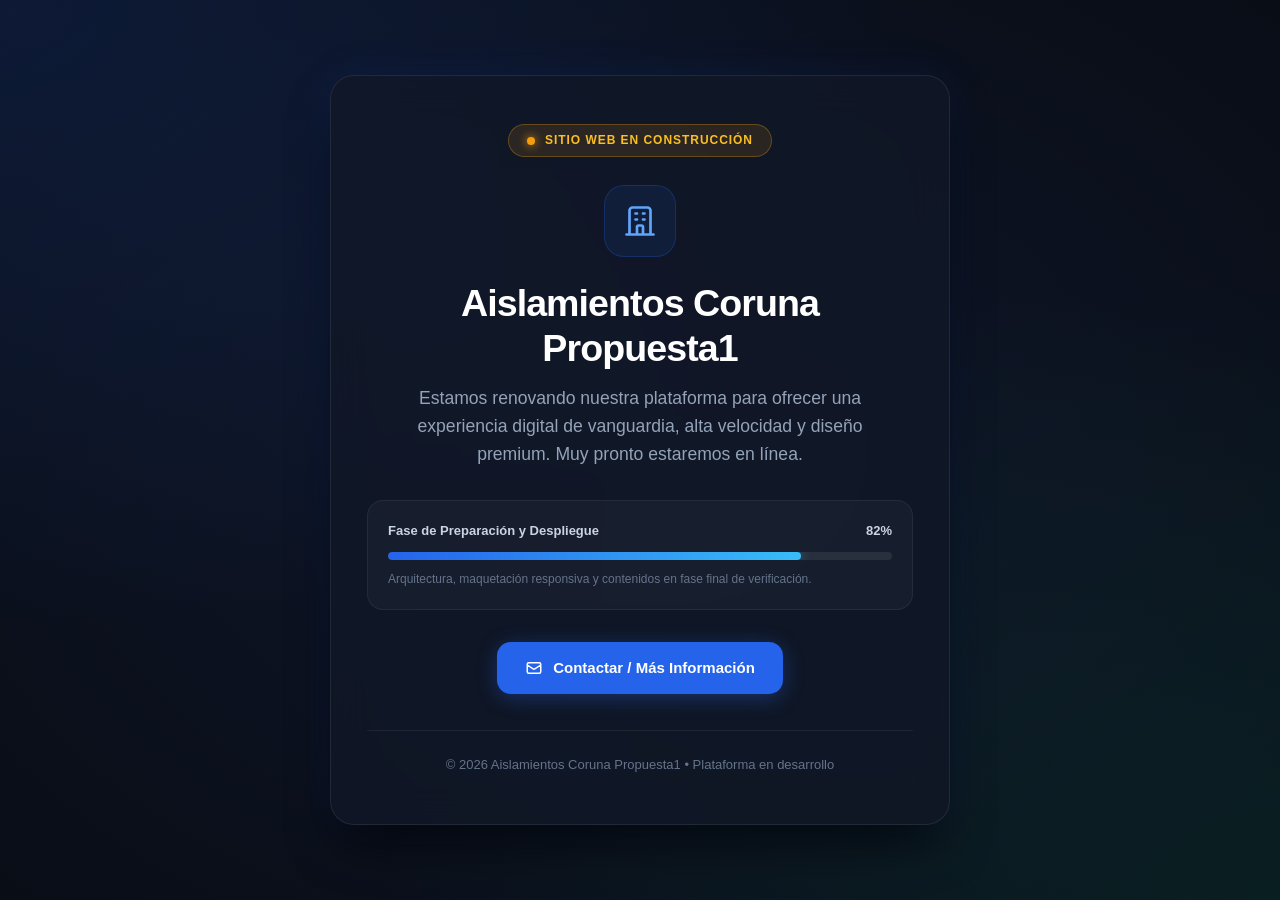
==== commit 4b55a8cb: "chore: Activar modo Sitio Web En Construcción" ====
--- a/index.html
+++ b/index.html
@@ -4,7 +4,7 @@
   <meta charset="UTF-8">
   <meta name="viewport" content="width=device-width, initial-scale=1.0">
   <meta name="robots" content="noindex, nofollow">
-  <title>Aislamientos Coruña - Nord Project | Sitio Web en Construcci&oacute;n</title>
+  <title>Aislamientos Coruna Propuesta1 | Sitio Web en Construcci&oacute;n</title>
   <style>
     *, *::before, *::after {
       box-sizing: border-box;
@@ -192,7 +192,7 @@
       </svg>
     </div>
 
-    <h1>Aislamientos Coruña</h1>
+    <h1>Aislamientos Coruna Propuesta1</h1>
     <p class="subtitle">Estamos renovando nuestra plataforma para ofrecer una experiencia digital de vanguardia, alta velocidad y dise&ntilde;o premium. Muy pronto estaremos en l&iacute;nea.</p>
 
     <div class="progress-card">
@@ -206,7 +206,7 @@
       <p class="progress-note">Arquitectura, maquetaci&oacute;n responsiva y contenidos en fase final de verificaci&oacute;n.</p>
     </div>
 
-    <a href="mailto:aitautimatizacion@gmail.com?subject=Consulta%20sobre%20Aislamientos%20Coru%C3%B1a%20-%20Nord%20Project" class="btn-contact">
+    <a href="mailto:aitautimatizacion@gmail.com?subject=Consulta%20sobre%20Aislamientos%20Coruna%20Propuesta1" class="btn-contact">
       <svg width="18" height="18" fill="none" stroke="currentColor" viewBox="0 0 24 24">
         <path stroke-linecap="round" stroke-linejoin="round" stroke-width="2" d="M3 8l7.89 5.26a2 2 0 002.22 0L21 8M5 19h14a2 2 0 002-2V7a2 2 0 00-2-2H5a2 2 0 00-2 2v10a2 2 0 002 2z"></path>
       </svg>
@@ -214,7 +214,7 @@
     </a>
 
     <footer class="footer">
-      <p>&copy; 2026 Aislamientos Coruña &bull; Plataforma en desarrollo</p>
+      <p>&copy; 2026 Aislamientos Coruna Propuesta1 &bull; Plataforma en desarrollo</p>
     </footer>
   </main>
 </body>
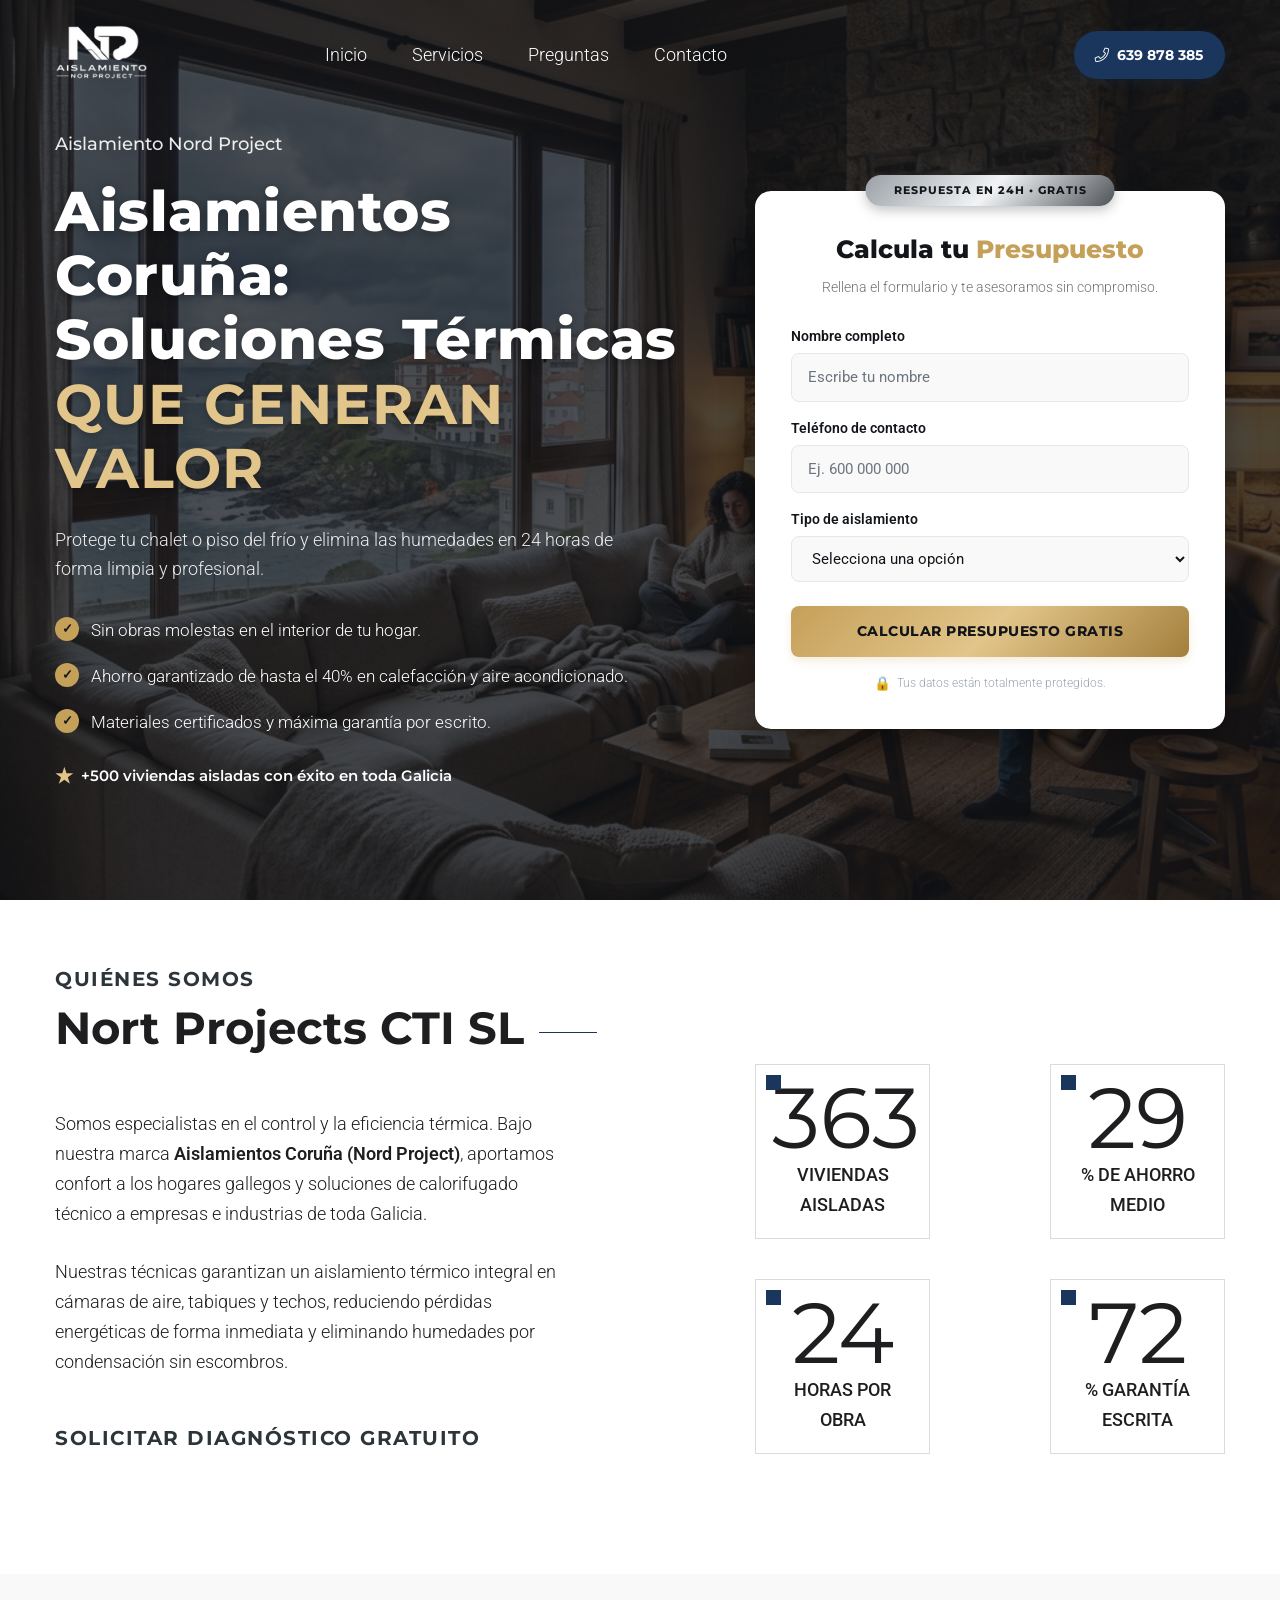
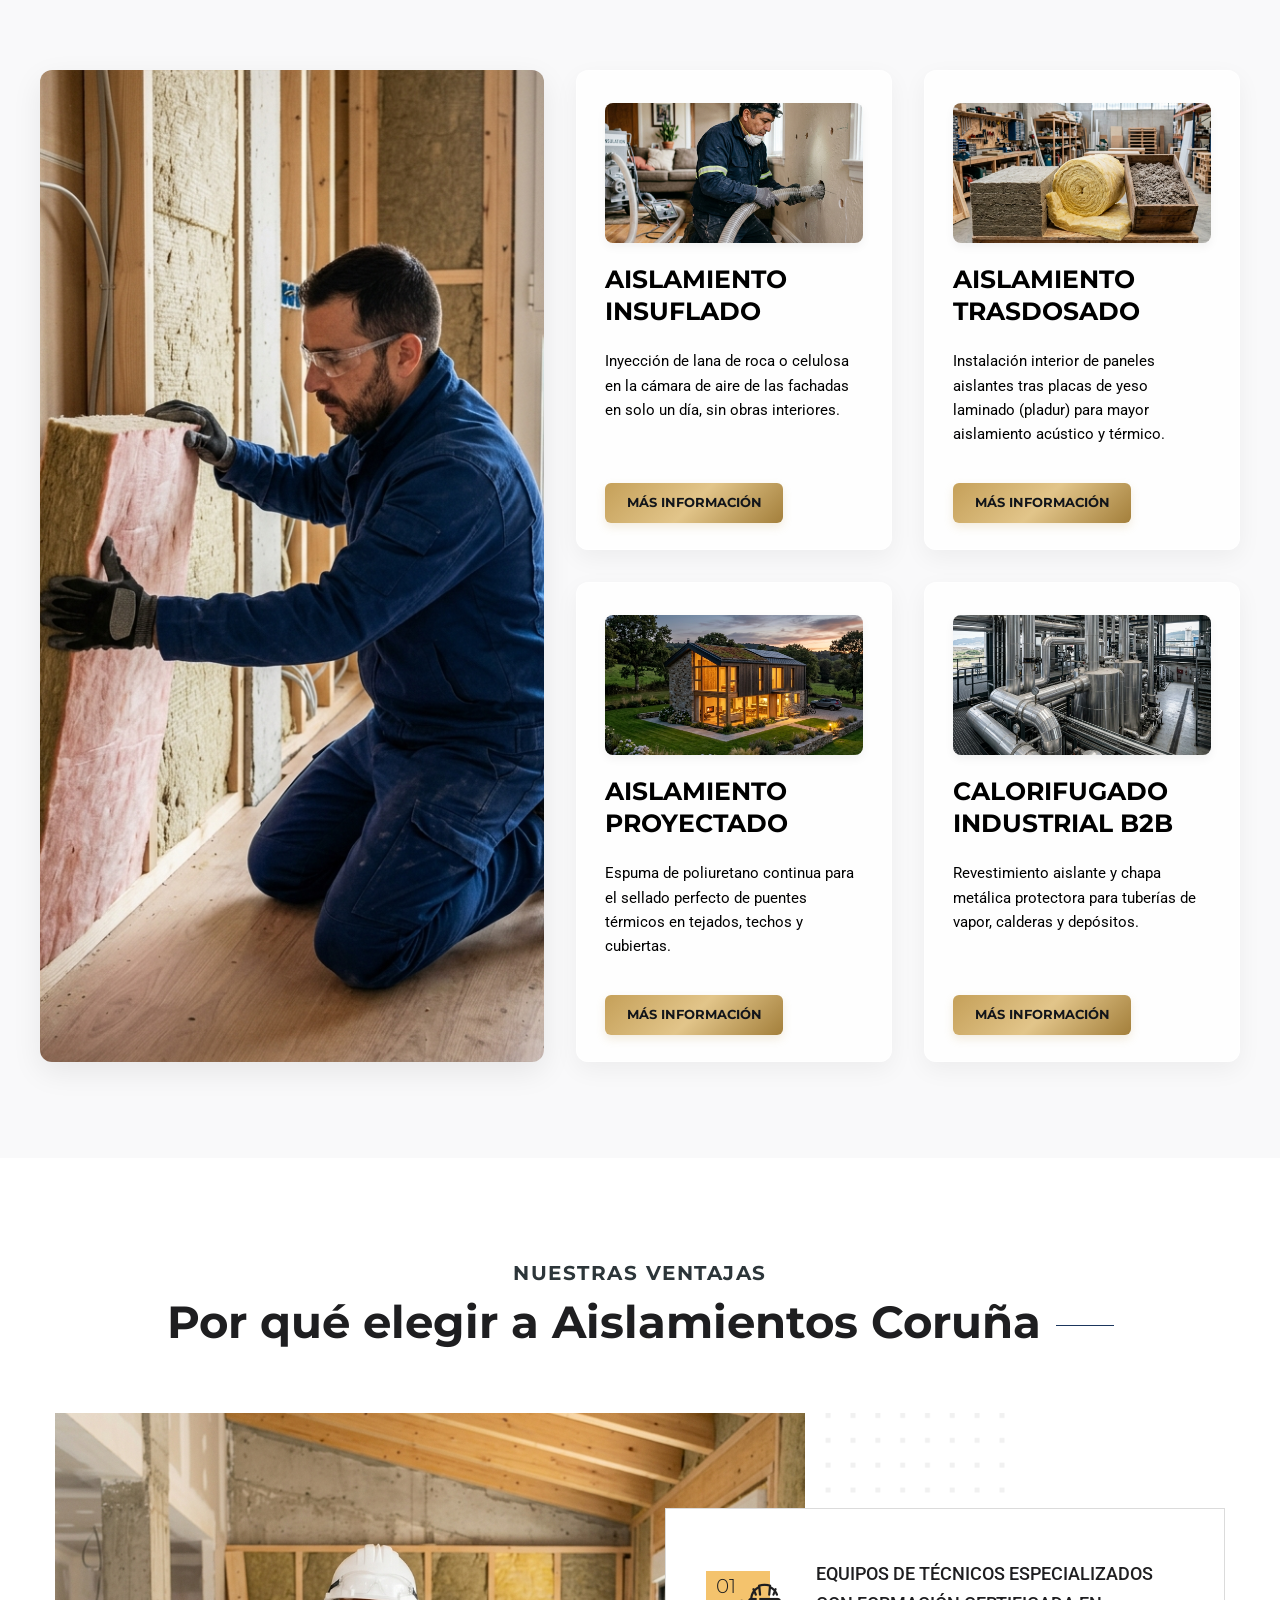
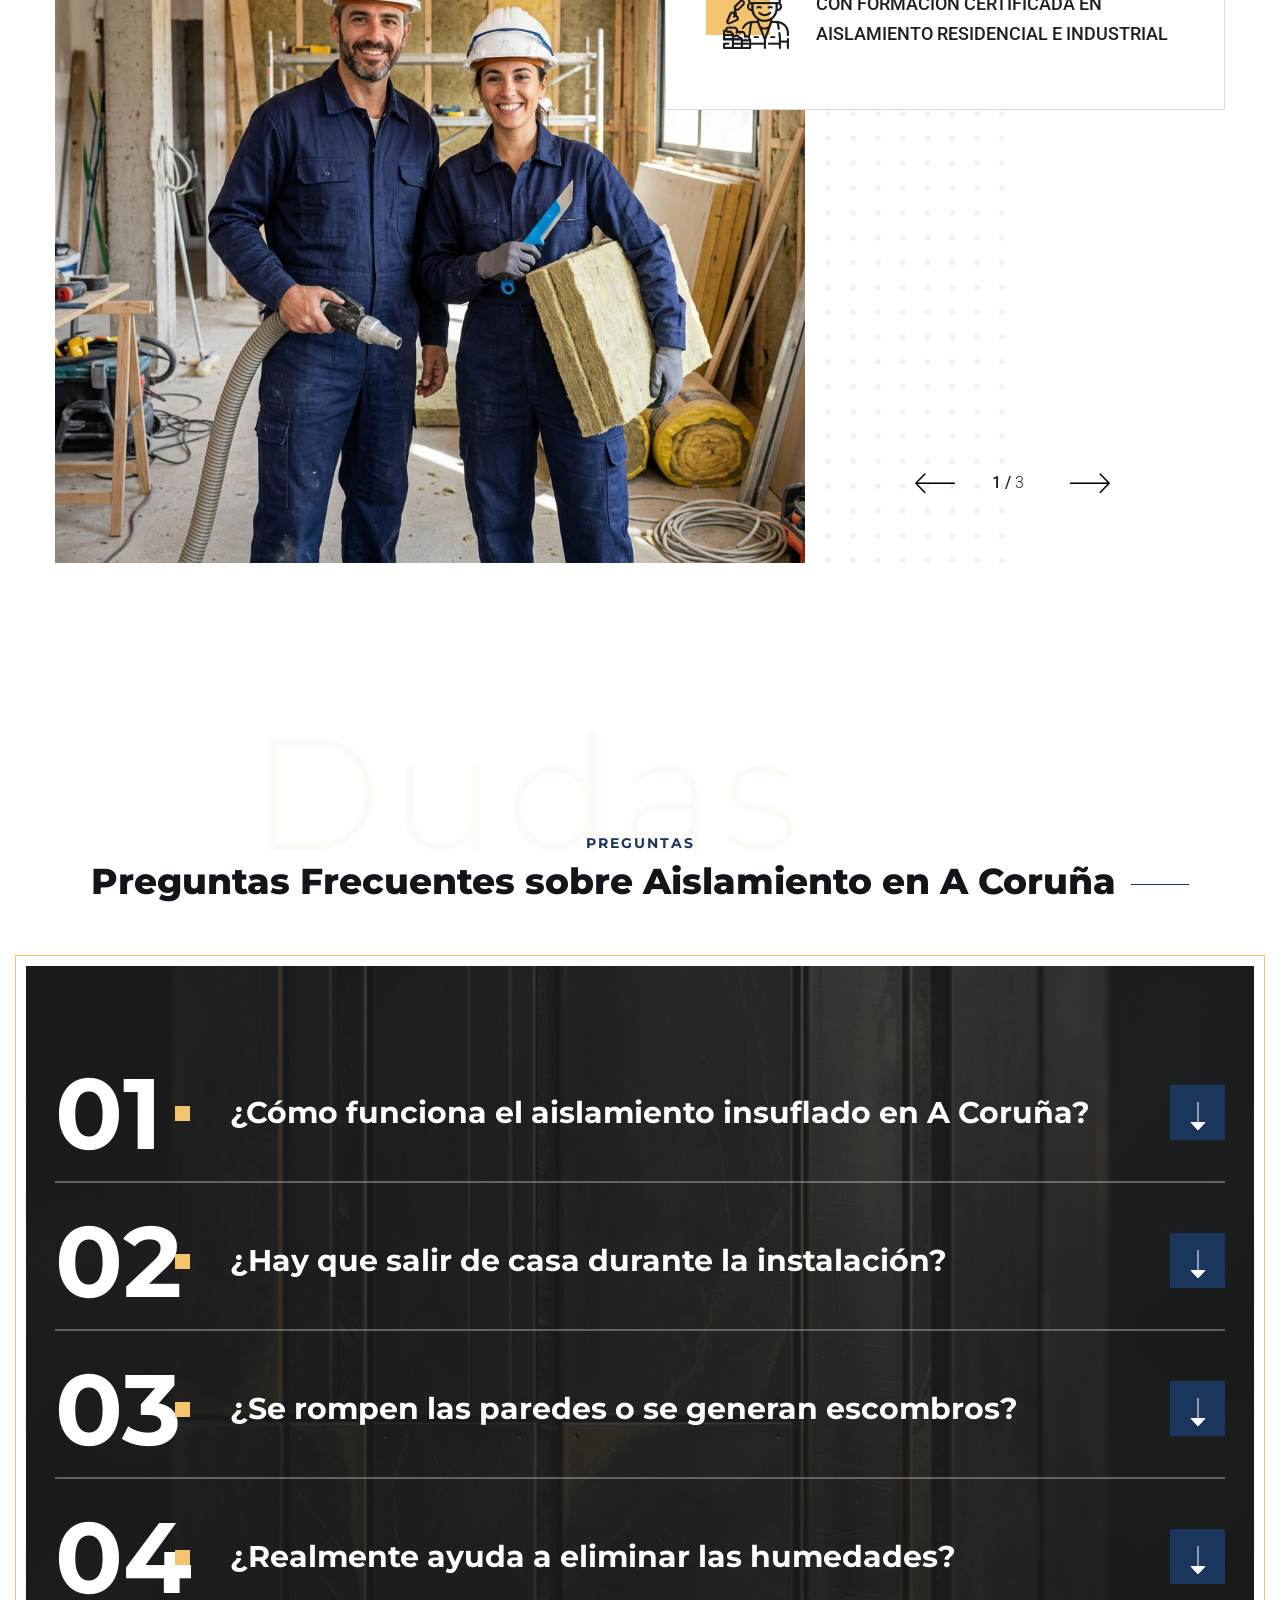
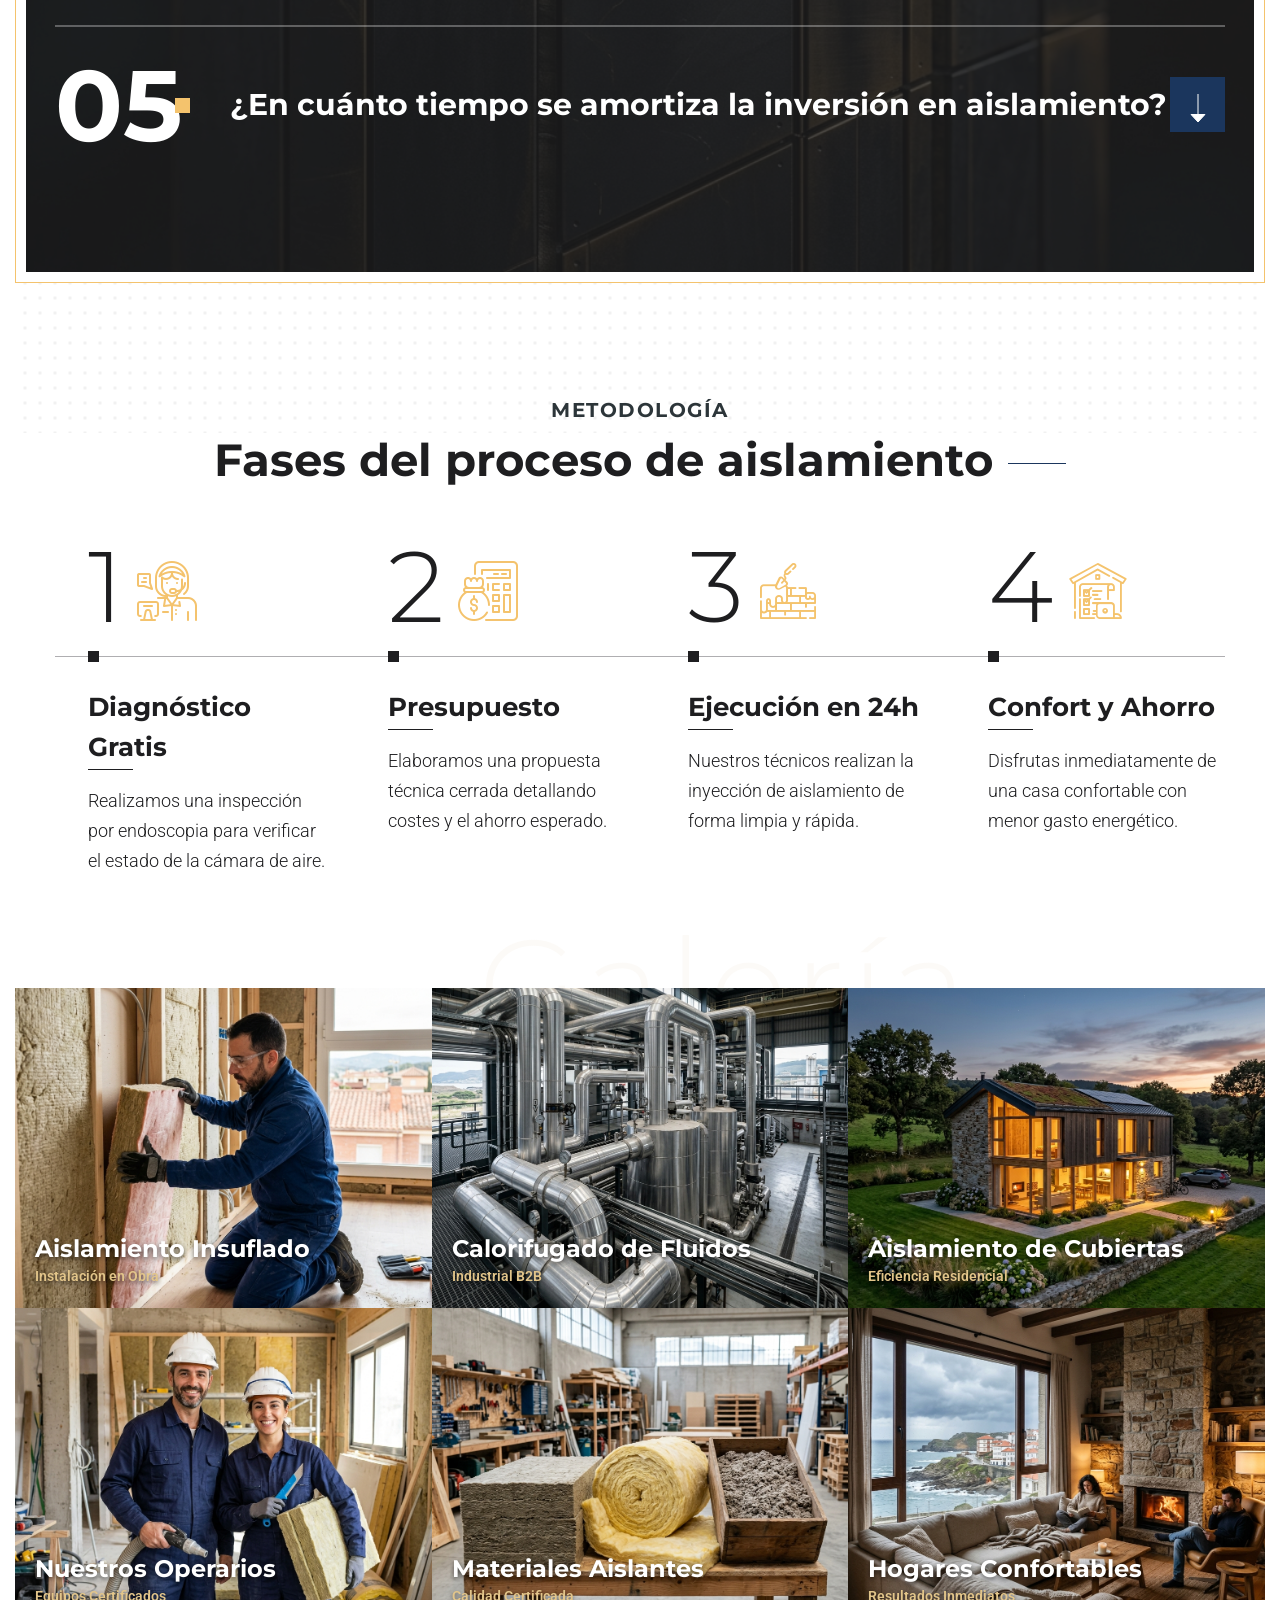
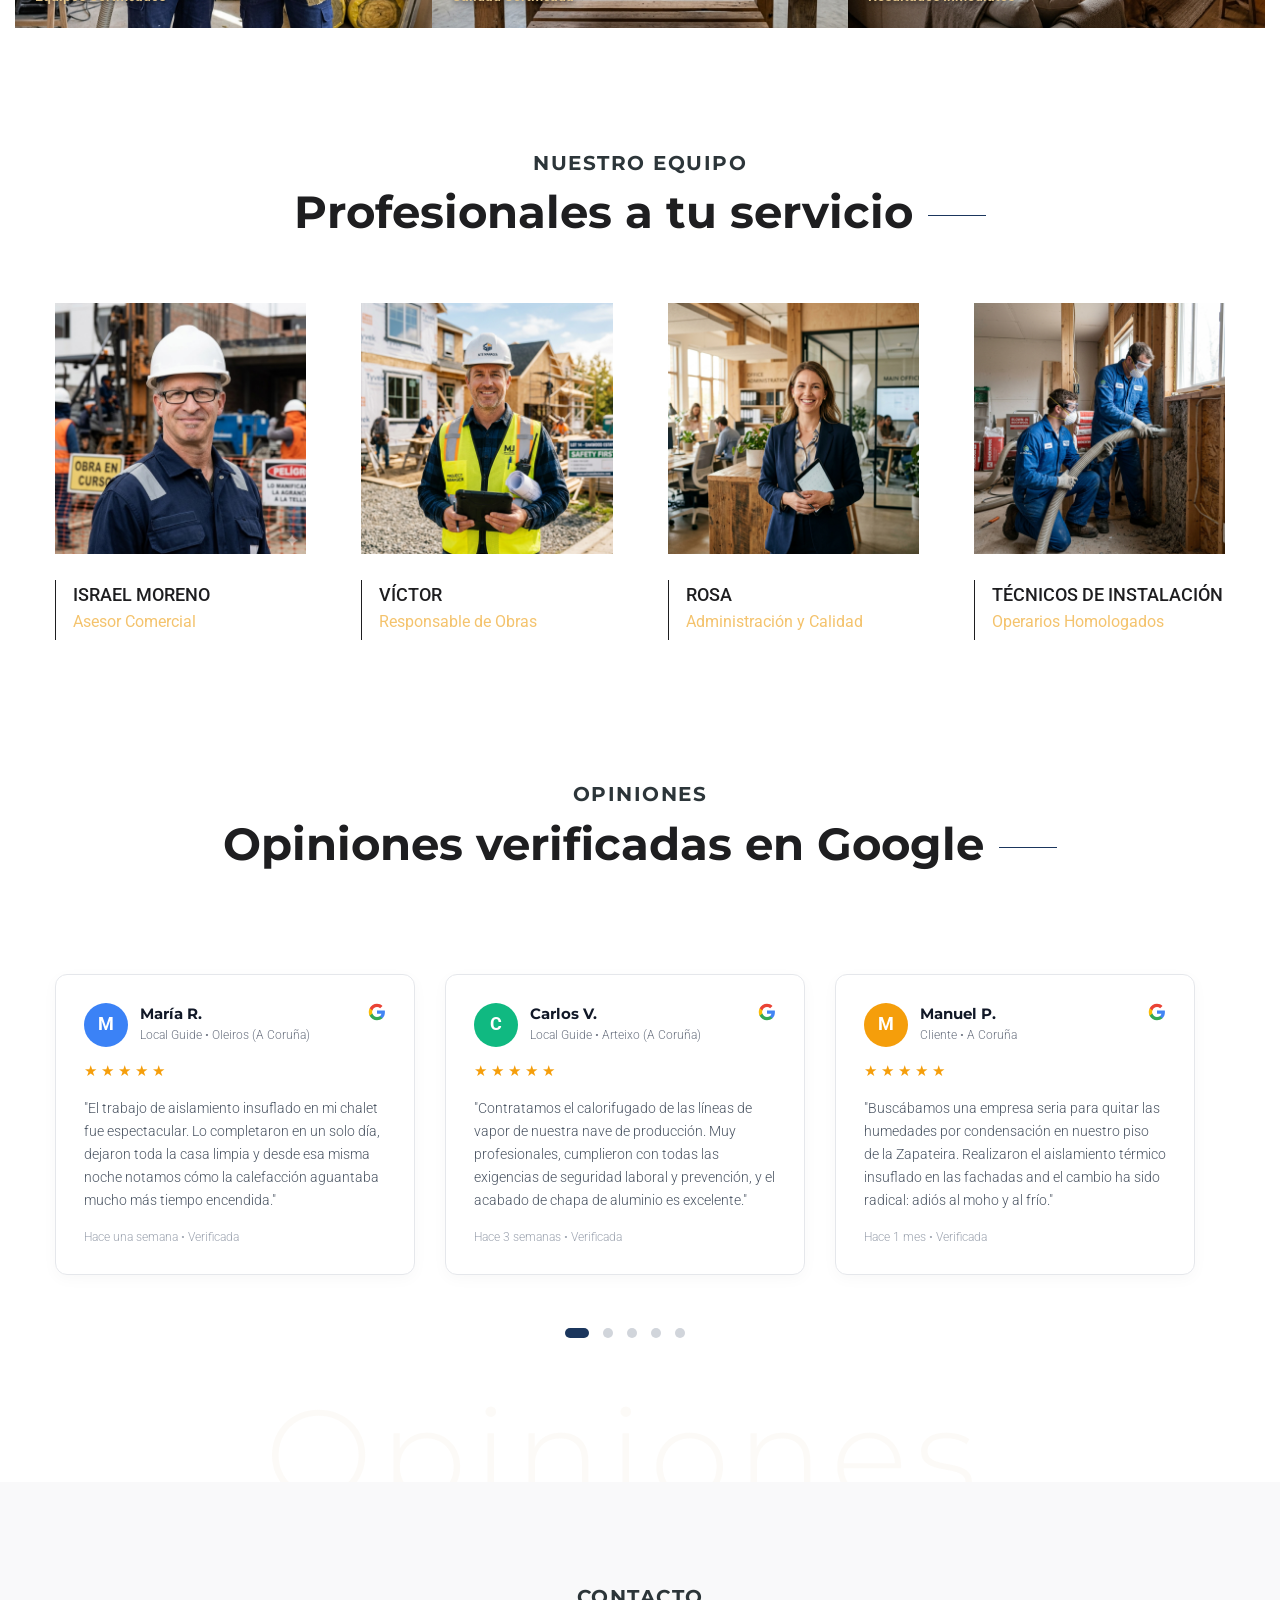
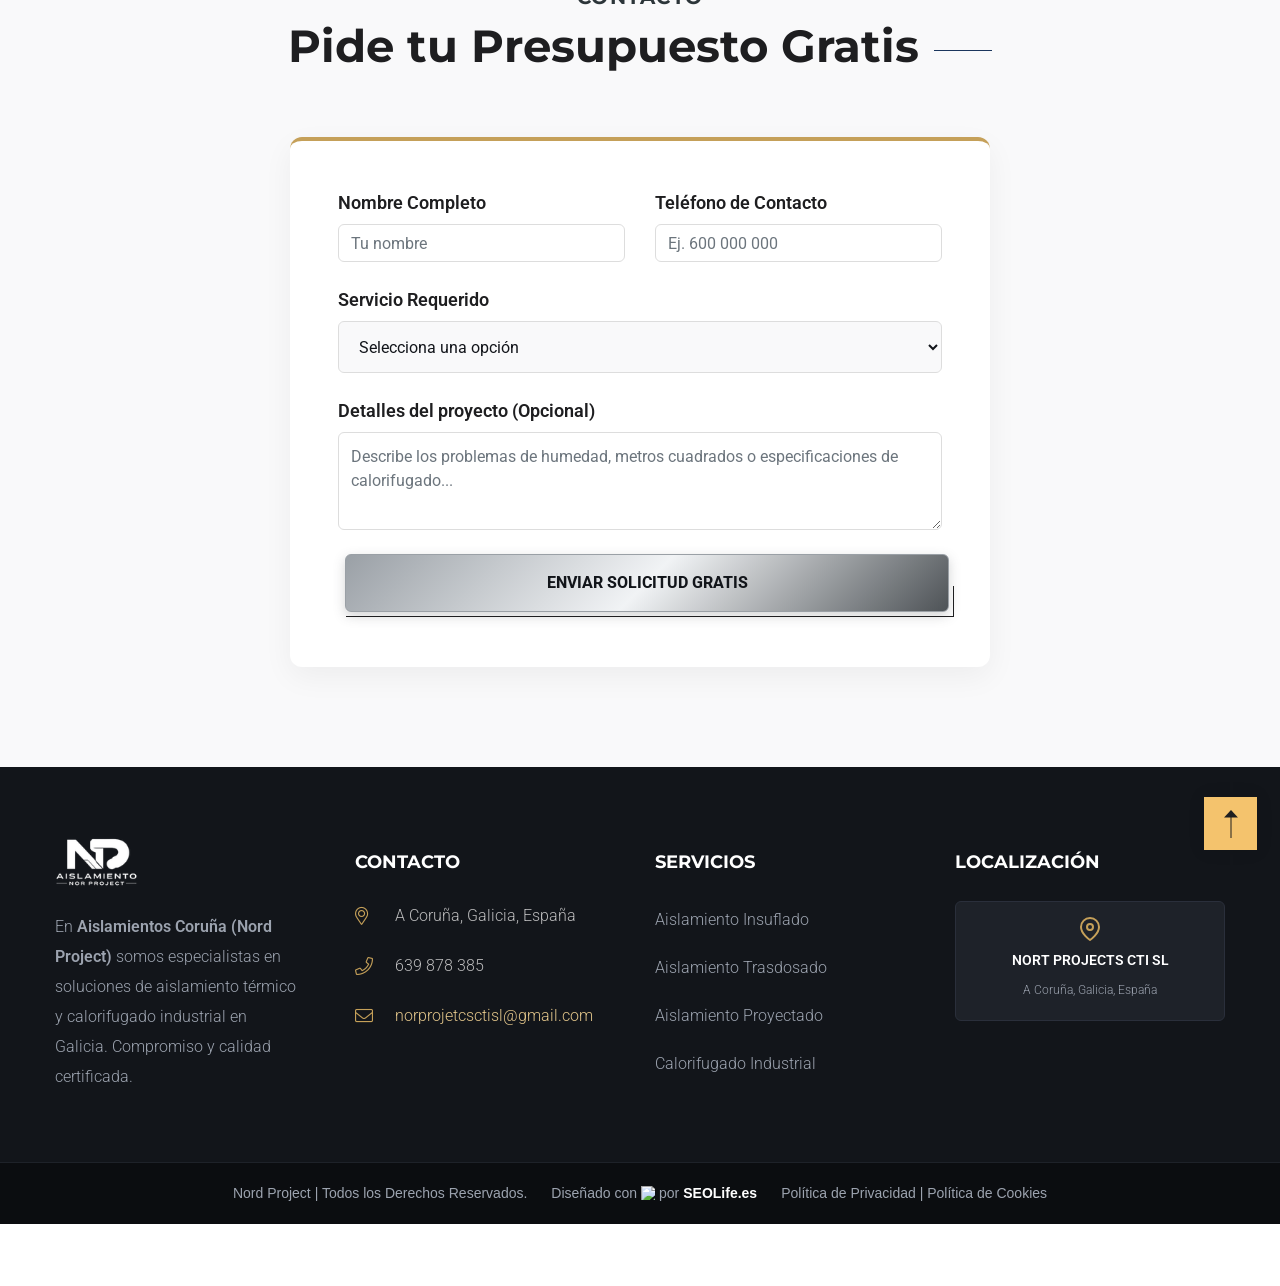
==== commit 5492aab9: "chore: Restaurar sitio web original desde respaldo" ====
--- a/index.html
+++ b/index.html
@@ -1,221 +1,1534 @@
 <!DOCTYPE html>
 <html lang="es">
-<head>
-  <meta charset="UTF-8">
-  <meta name="viewport" content="width=device-width, initial-scale=1.0">
-  <meta name="robots" content="noindex, nofollow">
-  <title>Aislamientos Coruna Propuesta1 | Sitio Web en Construcci&oacute;n</title>
-  <style>
-    *, *::before, *::after {
-      box-sizing: border-box;
-      margin: 0;
-      padding: 0;
-    }
-    body {
-      font-family: -apple-system, BlinkMacSystemFont, "Segoe UI", Roboto, "Helvetica Neue", Arial, sans-serif;
-      min-height: 100vh;
-      background: #090d16;
-      background-image: 
-        radial-gradient(at 0% 0%, rgba(37, 99, 235, 0.15) 0px, transparent 50%),
-        radial-gradient(at 100% 100%, rgba(16, 185, 129, 0.1) 0px, transparent 50%),
-        radial-gradient(at 50% 50%, rgba(15, 23, 42, 1) 0px, #090d16 100%);
-      color: #f8fafc;
-      display: flex;
-      align-items: center;
-      justify-content: center;
-      padding: 24px;
-      line-height: 1.6;
-      -webkit-font-smoothing: antialiased;
-    }
-    .container {
-      max-width: 620px;
-      width: 100%;
-      background: rgba(17, 24, 39, 0.78);
-      backdrop-filter: blur(20px);
-      -webkit-backdrop-filter: blur(20px);
-      border: 1px solid rgba(255, 255, 255, 0.08);
-      border-radius: 24px;
-      padding: 48px 36px;
-      text-align: center;
-      box-shadow: 
-        0 25px 50px -12px rgba(0, 0, 0, 0.8),
-        0 0 40px rgba(37, 99, 235, 0.12);
-      animation: fadeIn 0.8s ease-out;
-    }
-    @keyframes fadeIn {
-      from { opacity: 0; transform: translateY(16px); }
-      to { opacity: 1; transform: translateY(0); }
-    }
-    .badge {
-      display: inline-flex;
-      align-items: center;
-      gap: 10px;
-      padding: 6px 18px;
-      border-radius: 9999px;
-      background: rgba(245, 158, 11, 0.12);
-      border: 1px solid rgba(245, 158, 11, 0.3);
-      font-size: 12px;
-      font-weight: 700;
-      color: #fbbf24;
-      letter-spacing: 0.08em;
-      text-transform: uppercase;
-      margin-bottom: 28px;
-    }
-    .pulse-dot {
-      width: 8px;
-      height: 8px;
-      border-radius: 50%;
-      background: #f59e0b;
-      box-shadow: 0 0 10px #f59e0b;
-      animation: pulse 2s infinite ease-in-out;
-    }
-    @keyframes pulse {
-      0%, 100% { transform: scale(1); opacity: 1; }
-      50% { transform: scale(0.75); opacity: 0.4; }
-    }
-    .icon-wrapper {
-      width: 72px;
-      height: 72px;
-      margin: 0 auto 24px;
-      background: rgba(37, 99, 235, 0.1);
-      border: 1px solid rgba(37, 99, 235, 0.25);
-      border-radius: 20px;
-      display: flex;
-      align-items: center;
-      justify-content: center;
-      color: #60a5fa;
-    }
-    .icon-wrapper svg {
-      width: 36px;
-      height: 36px;
-    }
-    h1 {
-      font-size: clamp(1.75rem, 3.5vw, 2.35rem);
-      font-weight: 800;
-      line-height: 1.2;
-      color: #ffffff;
-      margin-bottom: 12px;
-      letter-spacing: -0.025em;
-    }
-    .subtitle {
-      font-size: clamp(1rem, 2vw, 1.1rem);
-      color: #94a3b8;
-      margin-bottom: 32px;
-      max-width: 500px;
-      margin-left: auto;
-      margin-right: auto;
-      font-weight: 400;
-    }
-    .progress-card {
-      background: rgba(255, 255, 255, 0.03);
-      border: 1px solid rgba(255, 255, 255, 0.06);
-      border-radius: 16px;
-      padding: 20px;
-      margin-bottom: 32px;
-      text-align: left;
-    }
-    .progress-header {
-      display: flex;
-      justify-content: space-between;
-      align-items: center;
-      font-size: 13px;
-      font-weight: 600;
-      color: #cbd5e1;
-      margin-bottom: 10px;
-    }
-    .progress-bar-bg {
-      height: 8px;
-      background: rgba(255, 255, 255, 0.08);
-      border-radius: 9999px;
-      overflow: hidden;
-    }
-    .progress-bar-fill {
-      height: 100%;
-      width: 82%;
-      background: linear-gradient(90deg, #2563eb, #38bdf8);
-      border-radius: 9999px;
-      box-shadow: 0 0 12px rgba(56, 189, 248, 0.5);
-    }
-    .progress-note {
-      font-size: 12px;
-      color: #64748b;
-      margin-top: 10px;
-    }
-    .btn-contact {
-      display: inline-flex;
-      align-items: center;
-      gap: 10px;
-      background: #2563eb;
-      color: #ffffff;
-      padding: 14px 28px;
-      border-radius: 14px;
-      font-size: 15px;
-      font-weight: 600;
-      text-decoration: none;
-      transition: all 0.25s ease;
-      box-shadow: 0 4px 20px rgba(37, 99, 235, 0.35);
-    }
-    .btn-contact:hover {
-      background: #1d4ed8;
-      transform: translateY(-2px);
-      box-shadow: 0 8px 25px rgba(37, 99, 235, 0.45);
-    }
-    .footer {
-      margin-top: 36px;
-      padding-top: 24px;
-      border-top: 1px solid rgba(255, 255, 255, 0.06);
-      font-size: 13px;
-      color: #64748b;
-    }
-    @media (max-width: 640px) {
-      .container {
-        padding: 32px 20px;
-        border-radius: 20px;
-      }
-      .btn-contact {
-        width: 100%;
-        justify-content: center;
-      }
-    }
-  </style>
-</head>
-<body>
-  <main class="container">
-    <div class="badge">
-      <span class="pulse-dot"></span>
-      Sitio Web en Construcci&oacute;n
-    </div>
-
-    <div class="icon-wrapper">
-      <svg fill="none" stroke="currentColor" viewBox="0 0 24 24" xmlns="http://www.w3.org/2000/svg">
-        <path stroke-linecap="round" stroke-linejoin="round" stroke-width="1.8" d="M19 21V5a2 2 0 00-2-2H7a2 2 0 00-2 2v16m14 0h2m-2 0h-5m-9 0H3m2 0h5M9 7h1m-1 4h1m4-4h1m-1 4h1m-5 10v-5a1 1 0 011-1h2a1 1 0 011 1v5m-4 0h4"></path>
-      </svg>
-    </div>
-
-    <h1>Aislamientos Coruna Propuesta1</h1>
-    <p class="subtitle">Estamos renovando nuestra plataforma para ofrecer una experiencia digital de vanguardia, alta velocidad y dise&ntilde;o premium. Muy pronto estaremos en l&iacute;nea.</p>
-
-    <div class="progress-card">
-      <div class="progress-header">
-        <span>Fase de Preparaci&oacute;n y Despliegue</span>
-        <span>82%</span>
-      </div>
-      <div class="progress-bar-bg">
-        <div class="progress-bar-fill"></div>
-      </div>
-      <p class="progress-note">Arquitectura, maquetaci&oacute;n responsiva y contenidos en fase final de verificaci&oacute;n.</p>
-    </div>
-
-    <a href="mailto:aitautimatizacion@gmail.com?subject=Consulta%20sobre%20Aislamientos%20Coruna%20Propuesta1" class="btn-contact">
-      <svg width="18" height="18" fill="none" stroke="currentColor" viewBox="0 0 24 24">
-        <path stroke-linecap="round" stroke-linejoin="round" stroke-width="2" d="M3 8l7.89 5.26a2 2 0 002.22 0L21 8M5 19h14a2 2 0 002-2V7a2 2 0 00-2-2H5a2 2 0 00-2 2v10a2 2 0 002 2z"></path>
-      </svg>
-      Contactar / M&aacute;s Informaci&oacute;n
-    </a>
-
-    <footer class="footer">
-      <p>&copy; 2026 Aislamientos Coruna Propuesta1 &bull; Plataforma en desarrollo</p>
-    </footer>
-  </main>
-</body>
+    <head>
+        <meta charset="UTF-8">
+        <meta name="viewport" content="width=device-width, initial-scale=1, shrink-to-fit=no">
+        <meta name="description" content="En Aislamientos Coruña (Nord Project) somos especialistas en aislamiento térmico insuflado, trasdosado y proyectado para viviendas y calorifugado industrial. ¡Ahorra hasta el 40%!" />
+        <meta name="keywords" content="aislamientos coruña, aislamiento termico, calorifugado industrial, aislamiento insuflado, aislamientos galicia, nord project" />
+        <link rel="icon" href="assets/images/favicon.png" sizes="35x35" type="image/png">
+        <title>Aislamientos Coruña - Nord Project | Expertos en Aislamiento Térmico</title>
+
+        <!-- FAQ Schema JSON-LD -->
+        <script type="application/ld+json">
+        {
+          "@context": "https://schema.org",
+          "@type": "FAQPage",
+          "mainEntity": [
+            {
+              "@type": "Question",
+              "name": "¿Cómo funciona el aislamiento insuflado en A Coruña?",
+              "acceptedAnswer": {
+                "@type": "Answer",
+                "text": "Se realizan pequeñas perforaciones en las juntas del mortero de la fachada o en tabiques internos de la vivienda. A través de ellas se inyecta neumáticamente el material aislante (como lana de roca o celulosa) rellenando la cámara de aire por completo. Posteriormente, se sellan los orificios logrando un acabado idéntico al original en un solo día."
+              }
+            },
+            {
+              "@type": "Question",
+              "name": "¿Hay que salir de casa durante la instalación?",
+              "acceptedAnswer": {
+                "@type": "Answer",
+                "text": "No, en absoluto. Al tratarse de un sistema de aislamiento insuflado que se inyecta de forma limpia y rápida, no es necesario desalojar la vivienda. Puede seguir con su rutina diaria con total normalidad y comodidad mientras nuestros técnicos trabajan."
+              }
+            },
+            {
+              "@type": "Question",
+              "name": "¿Se rompen las paredes o se generan escombros?",
+              "acceptedAnswer": {
+                "@type": "Answer",
+                "text": "No se rompen ni se tiran tabiques. El proceso es mínimamente invasivo. Solo realizamos pequeñas perforaciones de apenas 2 a 3 cm de diámetro en las juntas de los ladrillos del exterior o del pladur interior. Tras rellenar la cámara de aire, sellamos los orificios de inmediato para que la superficie quede impecable."
+              }
+            },
+            {
+              "@type": "Question",
+              "name": "¿Realmente ayuda a eliminar las humedades?",
+              "acceptedAnswer": {
+                "@type": "Answer",
+                "text": "Sí, el aislamiento insuflado es sumamente eficaz para eliminar las humedades por condensación. Al rellenar la cámara de aire, eliminamos los puentes térmicos y elevamos la temperatura de las paredes interiores, evitando que el vapor de agua condense en ellas y se forme moho."
+              }
+            },
+            {
+              "@type": "Question",
+              "name": "¿En cuánto tiempo se amortiza la inversión en aislamiento?",
+              "acceptedAnswer": {
+                "@type": "Answer",
+                "text": "La inversión se amortiza típicamente en un plazo de entre 2 y 4 años. Gracias al ahorro energético inmediato de hasta el 40% en facturas de calefacción y aire acondicionado, empezará a recuperar la inversión desde el primer mes."
+              }
+            }
+          ]
+        }
+        </script>
+
+        <link rel="stylesheet" href="assets/css/all.min.css">
+        <link rel="stylesheet" href="assets/css/fontello.css">
+        <link rel="stylesheet" href="assets/css/animate.min.css">
+        <link rel="stylesheet" href="assets/css/bootstrap.min.css">
+        <link rel="stylesheet" href="assets/css/jquery.fancybox.min.css">
+        <link rel="stylesheet" href="assets/css/jquery.bootstrap-touchspin.min.css">
+        <link rel="stylesheet" href="assets/css/nouislider.min.css">
+        <link rel="stylesheet" href="assets/css/perfect-scrollbar.css">
+        <link rel="stylesheet" href="assets/css/slick.css">
+        <link rel="stylesheet" href="assets/css/style.css">
+        <link rel="stylesheet" href="assets/css/responsive.css">
+        <link rel="stylesheet" href="assets/css/color.css">
+        <!-- Custom Overrides for Glassmorphism Hotspots -->
+        <style>
+            /* Aligned Layout for Services Section */
+            .photo-info-wrap {
+                padding: 6rem 1.5rem !important;
+                background-color: #F9F9FA !important; /* Premium light grey background */
+            }
+            .photo-info-inner {
+                max-width: 1200px;
+                margin: 0 auto;
+                display: grid !important;
+                grid-template-columns: 42% 1fr 1fr !important;
+                grid-template-rows: auto auto !important;
+                gap: 2rem !important;
+                align-items: stretch !important;
+                padding: 0 !important;
+                background: transparent !important;
+            }
+            .photo-info-inner::before {
+                display: none !important; /* Hide template borders */
+            }
+            
+            /* Left Side Image */
+            .photo-info-img {
+                grid-column: 1 !important;
+                grid-row: 1 / span 2 !important;
+                height: 100% !important;
+                min-height: 520px !important;
+                border-radius: 12px !important;
+                box-shadow: 0 10px 30px rgba(0,0,0,0.08) !important;
+                background-size: cover !important;
+                background-position: center !important;
+            }
+            .photo-info-img::before {
+                display: none !important; /* Hide double border */
+            }
+
+            /* Services Cards Container Placement */
+            .photo-info-box {
+                position: static !important;
+                transform: none !important;
+                margin: 0 !important;
+                display: flex !important;
+                width: 100% !important;
+            }
+            .photo-info-box > span {
+                display: none !important; /* Hide old plus button toggle */
+            }
+            
+            /* Positioning the cards in 2x2 grid */
+            .photo-info-box.v1 {
+                grid-column: 2 !important;
+                grid-row: 1 !important;
+            }
+            .photo-info-box.v2 {
+                grid-column: 3 !important;
+                grid-row: 1 !important;
+            }
+            .photo-info-box.v3 {
+                grid-column: 2 !important;
+                grid-row: 2 !important;
+            }
+            .photo-info-box.v4 {
+                grid-column: 3 !important;
+                grid-row: 2 !important;
+            }
+
+            /* Glassmorphism Card Styling */
+            .photo-info-box-inner {
+                position: relative !important;
+                top: 0 !important;
+                left: 0 !important;
+                right: auto !important;
+                bottom: auto !important;
+                visibility: visible !important;
+                opacity: 1 !important;
+                transform: scale(1) !important;
+                display: flex !important;
+                flex-direction: column !important;
+                width: 100% !important;
+                height: 100% !important;
+                
+                /* Glassmorphic backdrop */
+                background: rgba(255, 255, 255, 0.75) !important;
+                backdrop-filter: blur(10px) !important;
+                -webkit-backdrop-filter: blur(10px) !important;
+                border: 1px solid rgba(255, 255, 255, 0.5) !important;
+                border-radius: 12px !important;
+                box-shadow: 0 8px 24px rgba(18, 21, 26, 0.05) !important;
+                padding: 2.25rem 2rem 1.75rem !important;
+                transition: all 0.3s ease !important;
+            }
+            .photo-info-box-inner:hover {
+                transform: translateY(-5px) !important;
+                box-shadow: 0 12px 30px rgba(197, 160, 89, 0.12) !important;
+                border-color: rgba(197, 160, 89, 0.3) !important;
+            }
+            .photo-info-box-inner::before {
+                display: none !important;
+            }
+            .photo-info-box-inner > svg {
+                display: none !important;
+            }
+            
+            /* Text Styling */
+            .photo-info-box-inner > h3 {
+                font-family: 'Montserrat', sans-serif !important;
+                font-weight: 700 !important;
+                text-transform: uppercase !important;
+                font-size: 1.55rem !important;
+                margin-bottom: 0.75rem !important;
+                padding-left: 0 !important;
+                line-height: 1.3 !important;
+            }
+            .photo-info-box-inner > h3 a {
+                color: #000000 !important;
+            }
+            .photo-info-box-inner > h3 a:hover,
+            .photo-info-box-inner > h3 a:focus {
+                color: #A37F3B !important;
+            }
+            .photo-info-box-inner > h3::before {
+                display: none !important;
+            }
+            .photo-info-box-inner > p {
+                color: #000000 !important;
+                font-family: 'Roboto', sans-serif !important;
+                font-weight: 400 !important;
+                font-size: 0.95rem !important;
+                line-height: 1.6 !important;
+                margin-bottom: 2.25rem !important;
+                flex-grow: 1 !important; /* Pushes button to bottom */
+            }
+            
+            /* Card Image Thumbnails */
+            .service-thumb {
+                width: 100%;
+                height: 140px;
+                background-size: cover;
+                background-position: center;
+                border-radius: 8px;
+                margin-bottom: 1.25rem;
+                box-shadow: 0 4px 10px rgba(0, 0, 0, 0.05);
+            }
+
+            /* Hero B2B Button custom color styling */
+            .btn-b2b-hero {
+                background: linear-gradient(135deg, #9AA0A6 0%, #F1F3F5 50%, #4E5357 100%) !important;
+                border: 1px solid #9AA0A6 !important;
+                color: #12151A !important;
+                font-weight: 750 !important;
+                box-shadow: 0 4px 12px rgba(78, 83, 87, 0.25) !important;
+            }
+            .btn-b2b-hero:hover,
+            .btn-b2b-hero:focus {
+                background: linear-gradient(135deg, #4E5357 0%, #9AA0A6 50%, #12151A 100%) !important;
+                border: 1px solid #4E5357 !important;
+                color: #ffffff !important;
+                box-shadow: 0 6px 15px rgba(78, 83, 87, 0.4) !important;
+            }
+            
+            /* CTA Button at the bottom */
+            .photo-info-box-inner > a {
+                float: none !important;
+                display: inline-block !important;
+                align-self: flex-start !important;
+                background: linear-gradient(135deg, #C5A059 0%, #E2C58A 50%, #A37F3B 100%) !important;
+                color: #12151A !important;
+                font-weight: 700 !important;
+                font-family: 'Montserrat', sans-serif !important;
+                font-size: 0.8rem !important;
+                text-transform: uppercase !important;
+                padding: 0.65rem 1.35rem !important;
+                border-radius: 6px !important;
+                box-shadow: 0 4px 10px rgba(197, 160, 89, 0.2) !important;
+                transition: all 0.3s ease !important;
+                margin-top: auto !important; /* Forces alignment */
+            }
+            .photo-info-box-inner > a:hover {
+                background: #A37F3B !important;
+                color: #fff !important;
+                transform: translateY(-2px) !important;
+                box-shadow: 0 6px 15px rgba(197, 160, 89, 0.3) !important;
+            }
+
+            /* Responsive Adjustments */
+            @media (max-width: 1199px) {
+                .photo-info-inner {
+                    grid-template-columns: 38% 1fr 1fr !important;
+                    gap: 1.25rem !important;
+                }
+                .photo-info-box-inner {
+                    padding: 1.75rem 1.5rem 1.5rem !important;
+                }
+            }
+            
+            /* Specific overrides to prevent layout shifts or staggering on mobile/tablets */
+            .photo-info-box.v1 .photo-info-box-inner,
+            .photo-info-box.v2 .photo-info-box-inner,
+            .photo-info-box.v3 .photo-info-box-inner,
+            .photo-info-box.v4 .photo-info-box-inner {
+                top: 0 !important;
+                left: 0 !important;
+                right: auto !important;
+                bottom: auto !important;
+                transform: none !important;
+                -webkit-transform: none !important;
+            }
+            
+            @media (max-width: 991px) {
+                .photo-info-inner {
+                    display: flex !important;
+                    flex-direction: column !important;
+                    gap: 1.5rem !important;
+                }
+                .photo-info-img {
+                    height: 320px !important;
+                    min-height: 320px !important;
+                    width: 100% !important;
+                }
+                .photo-info-box {
+                    position: static !important;
+                    width: 100% !important;
+                    transform: none !important;
+                    margin: 0 !important;
+                }
+                .photo-info-box-inner {
+                    min-width: 100% !important;
+                    max-width: 100% !important;
+                    width: 100% !important;
+                    height: auto !important;
+                    position: relative !important;
+                    top: 0 !important;
+                    left: 0 !important;
+                    right: auto !important;
+                    bottom: auto !important;
+                    transform: none !important;
+                    -webkit-transform: none !important;
+                    background: rgba(255, 255, 255, 0.85) !important;
+                }
+            }
+
+            /* Section Accent underlines in Cobalt Blue */
+            .sec-title-inner > h2 i {
+                background-color: #1B365D !important;
+            }
+            .about-fact-box::before {
+                background-color: #1B365D !important;
+            }
+
+            /* FAQ Accordion accents in Cobalt Blue */
+            .toggle-item > h4 i {
+                background-color: #1B365D !important;
+                border-color: #1B365D !important;
+            }
+            .toggle-item > h4 i svg.arrow-svg path {
+                fill: #ffffff !important;
+                stroke: #ffffff !important;
+            }
+            .toggle-item > h4 i svg.close-svg path {
+                stroke: #ffffff !important;
+            }
+
+            /* New Hero Section overrides */
+            #inicio {
+                background-image: linear-gradient(rgba(18, 21, 26, 0.75), rgba(18, 21, 26, 0.75)), url('assets/images/resources/feat-img3-1.png');
+                background-size: cover;
+                background-position: center;
+                background-attachment: fixed;
+                padding: 120px 0 100px 0 !important;
+                height: 100vh !important;
+                min-height: 100vh !important;
+                display: flex !important;
+                align-items: center !important;
+            }
+            .hero-content-left h1 {
+                font-size: 3.5rem !important;
+                line-height: 1.15 !important;
+                letter-spacing: 0.5px !important;
+            }
+            .hero-content-left p {
+                font-size: 1.15rem !important;
+                color: rgba(255,255,255,0.9) !important;
+            }
+            .hero-content-left ul li {
+                color: #ffffff !important;
+                margin-bottom: 1rem;
+                font-size: 1.05rem !important;
+            }
+            .hero-form-card input.form-control, 
+            .hero-form-card select.form-control {
+                border: 1px solid #E5E7EB !important;
+                border-radius: 8px !important;
+                padding: 0.75rem 1rem !important;
+                font-size: 0.95rem !important;
+                color: #12151A !important;
+                height: auto !important;
+                background-color: #F9F9FA !important;
+            }
+            .hero-form-card input.form-control:focus, 
+            .hero-form-card select.form-control:focus {
+                border-color: #C5A059 !important;
+                background-color: #ffffff !important;
+                box-shadow: 0 0 0 3px rgba(197, 160, 89, 0.1) !important;
+                outline: none !important;
+            }
+            
+            /* Responsive updates for Hero */
+            @media (max-width: 991px) {
+                #inicio {
+                    padding: 80px 0 60px 0 !important;
+                    height: auto !important;
+                    min-height: auto !important;
+                    display: block !important;
+                }
+                .hero-content-left {
+                    text-align: center !important;
+                    margin-bottom: 3rem;
+                }
+                .hero-content-left h1 {
+                    font-size: 2.5rem !important;
+                }
+                .hero-content-left p {
+                    margin-left: auto !important;
+                    margin-right: auto !important;
+                }
+                .hero-content-left ul {
+                    display: inline-block !important;
+                    text-align: left !important;
+                }
+                .hero-form-card {
+                    padding: 2rem 1.5rem !important;
+                }
+            }
+
+            /* Logo color transition on scroll */
+            /* Initial state: dark/transparent header → logo in white */
+            header.stick.style2:not(.sticky) .logo img {
+                filter: brightness(0) invert(1);
+                transition: filter 0.4s ease;
+            }
+            /* After scroll: white header → logo in original colors */
+            header.stick.sticky .logo img {
+                filter: none;
+                transition: filter 0.4s ease;
+            }
+
+            /* Header Phone button styling */
+            .header-phone-btn {
+                font-weight: 700;
+                color: #ffffff !important;
+                background-color: #1B365D !important;
+                display: inline-flex;
+                align-items: center;
+                gap: 0.5rem;
+                padding: 0.55rem 1.35rem;
+                border-radius: 999px;
+                transition: all 0.3s ease;
+                box-shadow: 0 4px 12px rgba(27, 54, 93, 0.25);
+                font-family: 'Montserrat', sans-serif !important;
+                font-size: 0.9rem !important;
+            }
+            .header-phone-btn:hover {
+                background-color: #12243F !important;
+                transform: translateY(-2px);
+                box-shadow: 0 6px 15px rgba(27, 54, 93, 0.35);
+                color: #ffffff !important;
+                text-decoration: none !important;
+            }
+            .header-phone-btn i {
+                color: #ffffff !important;
+            }
+            
+            /* Responsive header phone styling */
+            @media (max-width: 575px) {
+                .header-phone-btn {
+                    padding: 0.4rem 0.95rem;
+                    font-size: 0.8rem !important;
+                }
+            }
+
+            /* Gallery Texts Contrast Overrides */
+            .gallery-box .gallery-info span {
+                color: #E2C58A !important;
+                font-weight: 600 !important;
+                font-size: 0.9rem !important;
+                text-shadow: 0 2px 5px rgba(0,0,0,0.6) !important;
+                display: block;
+                margin-top: 2px;
+            }
+            .gallery-box .gallery-info h4 {
+                color: #ffffff !important;
+                font-weight: 700 !important;
+                text-shadow: 0 2px 5px rgba(0,0,0,0.6) !important;
+            }
+
+            /* Fix select inputs text clipping */
+            select.form-control {
+                height: 52px !important;
+                line-height: 1.2 !important;
+                padding: 0.75rem 1rem !important;
+                appearance: auto !important;
+                -webkit-appearance: auto !important;
+                -moz-appearance: auto !important;
+                color: #12151A !important;
+                background-color: #F9F9FA !important;
+            }
+            select.form-control option {
+                padding: 0.5rem !important;
+                color: #12151A !important;
+            }
+
+            /* Google Reviews Carousel and Card Styles */
+            .google-reviews-container {
+                padding: 1.5rem 0;
+            }
+            .google-reviews-carousel {
+                margin: 0 -15px; /* Compenses slide margins */
+            }
+            .google-review-card {
+                background: #ffffff !important;
+                border: 1px solid #e5e7eb !important;
+                border-radius: 12px !important;
+                padding: 1.75rem !important;
+                margin: 15px !important;
+                box-shadow: 0 4px 15px rgba(0,0,0,0.03) !important;
+                transition: all 0.3s ease !important;
+                display: block !important;
+                min-height: 260px !important;
+            }
+            .google-review-card:hover {
+                transform: translateY(-5px) !important;
+                box-shadow: 0 10px 25px rgba(0,0,0,0.06) !important;
+                border-color: #C5A059 !important;
+            }
+            .google-review-header {
+                display: flex !important;
+                justify-content: space-between !important;
+                align-items: flex-start !important;
+                margin-bottom: 0.85rem !important;
+            }
+            .google-reviewer-profile {
+                display: flex !important;
+                align-items: center !important;
+                gap: 0.75rem !important;
+            }
+            .google-reviewer-avatar {
+                width: 44px !important;
+                height: 44px !important;
+                border-radius: 50% !important;
+                display: flex !important;
+                align-items: center !important;
+                justify-content: center !important;
+                font-weight: 700 !important;
+                color: #fff !important;
+                font-size: 1.1rem !important;
+                text-transform: uppercase !important;
+            }
+            .google-reviewer-info h4 {
+                font-size: 0.95rem !important;
+                font-weight: 700 !important;
+                color: #111827 !important;
+                margin-bottom: 0.15rem !important;
+                font-family: 'Montserrat', sans-serif !important;
+            }
+            .google-reviewer-info span {
+                font-size: 0.75rem !important;
+                color: #6b7280 !important;
+                display: block !important;
+            }
+            .google-logo {
+                width: 18px !important;
+                height: 18px !important;
+            }
+            .google-rating-stars {
+                color: #f59e0b !important;
+                font-size: 0.95rem !important;
+                margin-bottom: 0.85rem !important;
+                display: flex !important;
+                gap: 2px !important;
+            }
+            .google-review-text {
+                font-size: 0.9rem !important;
+                color: #4b5563 !important;
+                line-height: 1.6 !important;
+                font-family: 'Roboto', sans-serif !important;
+                flex-grow: 1 !important;
+                margin-bottom: 1rem !important;
+            }
+            .google-review-date {
+                font-size: 0.75rem !important;
+                color: #9ca3af !important;
+            }
+            .google-reviews-carousel .slick-dots {
+                display: flex !important;
+                justify-content: center !important;
+                list-style: none !important;
+                padding: 0 !important;
+                margin: 2rem 0 0 0 !important;
+                gap: 8px !important;
+                width: 100% !important;
+            }
+            .google-reviews-carousel .slick-dots li button {
+                font-size: 0 !important;
+                width: 10px !important;
+                height: 10px !important;
+                border-radius: 50% !important;
+                border: none !important;
+                background-color: #d1d5db !important;
+                padding: 0 !important;
+                cursor: pointer !important;
+                transition: all 0.3s ease !important;
+            }
+            .google-reviews-carousel .slick-dots li.slick-active button {
+                background-color: #1B365D !important;
+                width: 24px !important;
+                border-radius: 999px !important;
+            }
+
+            /* Ensure FAQ section title is visible on top */
+            #faq {
+                padding-top: 80px !important;
+                background-color: #ffffff !important;
+            }
+            #faq .faq-wrap {
+                margin-top: 0 !important;
+                padding-top: 20px !important;
+            }
+            #faq .faq-inner {
+                padding: 80px 0 100px 0 !important;
+            }
+            #faq .sec-title {
+                position: relative !important;
+                z-index: 20 !important;
+                margin-bottom: 50px !important;
+                display: block !important;
+                visibility: visible !important;
+                opacity: 1 !important;
+            }
+            #faq .sec-title-inner h2 {
+                color: #12151A !important;
+                font-family: 'Montserrat', sans-serif !important;
+                font-weight: 800 !important;
+                font-size: 2.25rem !important;
+                line-height: 1.3 !important;
+                display: block !important;
+                visibility: visible !important;
+            }
+            #faq .sec-title-inner span {
+                color: #1B365D !important;
+                font-weight: 700 !important;
+                letter-spacing: 2px !important;
+                text-transform: uppercase !important;
+                font-size: 0.85rem !important;
+            }
+
+            /* Contact Form Card custom styles for mobile responsiveness */
+            .contact-form-card {
+                max-width: 700px;
+                width: 100%;
+                margin: 0 auto;
+                background: white;
+                padding: 3rem;
+                border-radius: 12px;
+                box-shadow: 0 10px 30px rgba(0,0,0,0.05);
+                border-top: 4px solid #C5A059;
+            }
+            @media (max-width: 575px) {
+                .contact-form-card {
+                    padding: 1.5rem !important;
+                }
+            }
+
+            /* Custom overrides for gold/yellow texts on white background (Quiénes Somos, Solicitar Diagnóstico Gratuito, etc.) */
+            .sec-title-inner > span.thm-clr,
+            .about-desc2 > a.thm-clr {
+                font-family: 'Montserrat', sans-serif !important;
+                text-transform: uppercase !important;
+                color: #2c3539 !important; /* Gris oscuro metalizado / Gunmetal */
+                font-weight: 700 !important;
+                letter-spacing: 1.5px !important;
+                font-size: 16px !important;
+                transition: all 0.3s ease !important;
+            }
+
+            .about-desc2 > a.thm-clr:hover {
+                color: #1B365D !important; /* Cobalt blue color on hover */
+                text-decoration: underline !important;
+            }
+
+            @media (min-width: 992px) {
+                .sec-title-inner > span.thm-clr,
+                .about-desc2 > a.thm-clr {
+                    font-size: 24px !important; /* 24px on PC */
+                }
+            }
+        </style>
+    </head>
+    <body>
+        <main>
+            <header class="stick style2 w-100">
+                <div class="container">
+                    <div class="logo-menu-wrap d-flex flex-wrap justify-content-between align-items-center w-100">
+                        <div class="logo">
+                            <h1 class="mb-0">
+                                <a href="index.html" title="Aislamientos Coruña - Nor Project" style="display: inline-block; line-height: 0;">
+                                    <img src="assets/images/logo-nor-project.png" alt="Aislamientos Coruña - Nor Project" width="140" style="height: auto; max-height: 56px; width: auto; display: block;">
+                                </a>
+                            </h1>
+                        </div><!-- Logo -->
+                        <nav class="d-flex flex-wrap justify-content-between align-items-center">
+                            <div class="nav-left">
+                                <ul class="mb-0 list-unstyled d-inline-flex flex-wrap w-100">
+                                    <li><a href="#inicio" title="Inicio"><span>Inicio</span></a></li>
+                                    <li><a href="#servicios" title="Servicios"><span>Servicios</span></a></li>
+                                    <li><a href="#faq" title="Preguntas Frecuentes"><span>Preguntas</span></a></li>
+                                    <li><a href="#contacto" title="Contacto"><span>Contacto</span></a></li>
+                                </ul>
+                            </div>
+                            <div class="nav-right d-inline-flex flex-wrap">
+                                <ul class="d-flex flex-wrap mb-0 list-unstyled">
+                                    <li><a href="tel:639878385" title="Llámanos" class="header-phone-btn"><i class="icon-phone"></i> 639 878 385</a></li>
+                                    <li class="res-menu-btn-wrap"><a class="res-menu-btn" href="javascript:void(0);" title="Menú"><i class="fas fa-align-justify"></i></a></li>
+                                </ul>
+                            </div>
+                        </nav>
+                    </div><!-- Logo Menu Wrap -->
+                </div>
+            </header><!-- Header -->
+            
+            <div class="responsive-menu position-fixed w-100">
+                <span class="menu-close"><i class="fas fa-times"></i></span>
+                <ul class="mb-0 list-unstyled w-100">
+                    <li><a href="#inicio" title="Inicio"><span>Inicio</span></a></li>
+                    <li><a href="#servicios" title="Servicios"><span>Servicios</span></a></li>
+                    <li><a href="#faq" title="Preguntas Frecuentes"><span>Preguntas</span></a></li>
+                    <li><a href="#contacto" title="Contacto"><span>Contacto</span></a></li>
+                </ul>
+                <div class="scl-links v2 d-flex flex-wrap w-100" style="margin-top: 2rem;">
+                    <a href="tel:639878385" title="Llámanos" style="font-weight: 700; color: #C5A059; font-size: 1.2rem;"><i class="icon-phone"></i> 639 878 385</a>
+                </div>
+            </div><!-- Responsive Menu -->
+
+            <section id="inicio" class="w-100 position-relative">
+                <div class="container">
+                    <div class="row align-items-center">
+                        <div class="col-lg-7 hero-content-left pr-lg-5">
+                            <p style="color: #E2C58A; font-family: 'Montserrat', sans-serif; font-size: 1.2rem; font-weight: 500; margin-bottom: 1.25rem;">Aislamiento Nord Project</p>
+                            <h1 style="color: #ffffff; font-family: 'Montserrat', sans-serif; font-weight: 800; font-size: 3.3rem; line-height: 1.15; margin-bottom: 1.5rem; text-shadow: 0 2px 10px rgba(0,0,0,0.3);">
+                                Aislamientos Coruña:<br>Soluciones Térmicas<br>
+                                <span style="font-family: 'Montserrat', sans-serif; color: #E2C58A; font-weight: 700; text-transform: uppercase; letter-spacing: 1px;">que generan valor</span>
+                            </h1>
+                            <p style="color: rgba(255,255,255,0.9); font-family: 'Roboto', sans-serif; font-size: 1.15rem; line-height: 1.6; margin-bottom: 2rem; max-width: 600px;">
+                                Protege tu chalet o piso del frío y elimina las humedades en 24 horas de forma limpia y profesional.
+                            </p>
+                            
+                            <ul class="list-unstyled mb-4" style="font-family: 'Roboto', sans-serif; font-size: 1.05rem; line-height: 1.8;">
+                                <li class="d-flex align-items-start mb-3" style="color: #ffffff;">
+                                    <span style="display: inline-flex; align-items: center; justify-content: center; min-width: 24px; height: 24px; background-color: #C5A059; border-radius: 50%; margin-right: 12px; color: #12151A; font-weight: bold; font-size: 0.8rem; margin-top: 2px;">✓</span>
+                                    <span>Sin obras molestas en el interior de tu hogar.</span>
+                                </li>
+                                <li class="d-flex align-items-start mb-3" style="color: #ffffff;">
+                                    <span style="display: inline-flex; align-items: center; justify-content: center; min-width: 24px; height: 24px; background-color: #C5A059; border-radius: 50%; margin-right: 12px; color: #12151A; font-weight: bold; font-size: 0.8rem; margin-top: 2px;">✓</span>
+                                    <span>Ahorro garantizado de hasta el 40% en calefacción y aire acondicionado.</span>
+                                </li>
+                                <li class="d-flex align-items-start mb-3" style="color: #ffffff;">
+                                    <span style="display: inline-flex; align-items: center; justify-content: center; min-width: 24px; height: 24px; background-color: #C5A059; border-radius: 50%; margin-right: 12px; color: #12151A; font-weight: bold; font-size: 0.8rem; margin-top: 2px;">✓</span>
+                                    <span>Materiales certificados y máxima garantía por escrito.</span>
+                                </li>
+                            </ul>
+                            
+                            <div class="mt-4" style="color: #ffffff; font-family: 'Montserrat', sans-serif; font-weight: 600; font-size: 0.95rem; display: flex; align-items: center; gap: 0.5rem;">
+                                <span style="color: #E2C58A; font-size: 1.25rem;">★</span> <span>+500 viviendas aisladas con éxito en toda Galicia</span>
+                            </div>
+                        </div>
+                        
+                        <div class="col-lg-5 mt-5 mt-lg-0">
+                            <!-- Floating Form Card -->
+                            <div class="hero-form-card position-relative bg-white" style="border-radius: 16px; padding: 2.25rem; box-shadow: 0 15px 35px rgba(0,0,0,0.3); overflow: visible;">
+                                <!-- Top Silver Metallic Capsule Badge -->
+                                <div class="position-absolute" style="top: -16px; left: 50%; transform: translateX(-50%); background: linear-gradient(135deg, #9AA0A6 0%, #F1F3F5 50%, #4E5357 100%); color: #12151A; font-family: 'Montserrat', sans-serif; font-size: 0.7rem; font-weight: 750; padding: 0.45rem 1.75rem; border-radius: 999px; text-transform: uppercase; letter-spacing: 1px; box-shadow: 0 4px 12px rgba(78, 83, 87, 0.35); z-index: 10; white-space: nowrap;">
+                                    Respuesta en 24h • Gratis
+                                </div>
+                                
+                                <h3 style="color: #12151A; font-family: 'Montserrat', sans-serif; font-weight: 800; font-size: 1.55rem; text-align: center; margin-bottom: 0.5rem; margin-top: 0.5rem; line-height: 1.2;">
+                                    Calcula tu <span style="color: #C5A059;">Presupuesto</span>
+                                </h3>
+                                <p style="color: #737176; font-family: 'Roboto', sans-serif; font-size: 0.85rem; text-align: center; margin-bottom: 1.5rem;">
+                                    Rellena el formulario y te asesoramos sin compromiso.
+                                </p>
+                                
+                                <form action="#contacto" method="POST" id="heroLeadForm" style="font-family: 'Roboto', sans-serif;">
+                                    <div class="form-group mb-3" style="text-align: left;">
+                                        <label for="heroName" style="color: #12151A; font-weight: 600; font-size: 0.85rem; margin-bottom: 0.4rem; display: block;">Nombre completo</label>
+                                        <input type="text" id="heroName" name="name" class="form-control" placeholder="Escribe tu nombre" required>
+                                    </div>
+                                    <div class="form-group mb-3" style="text-align: left;">
+                                        <label for="heroPhone" style="color: #12151A; font-weight: 600; font-size: 0.85rem; margin-bottom: 0.4rem; display: block;">Teléfono de contacto</label>
+                                        <input type="tel" id="heroPhone" name="phone" class="form-control" placeholder="Ej. 600 000 000" required>
+                                    </div>
+                                    <div class="form-group mb-4" style="text-align: left;">
+                                        <label for="heroService" style="color: #12151A; font-weight: 600; font-size: 0.85rem; margin-bottom: 0.4rem; display: block;">Tipo de aislamiento</label>
+                                        <select id="heroService" name="service" class="form-control" required style="background-color: #F9F9FA; appearance: auto; -webkit-appearance: auto;">
+                                            <option value="">Selecciona una opción</option>
+                                            <option value="insuflado">Aislamiento Insuflado</option>
+                                            <option value="trasdosado">Aislamiento Trasdosado</option>
+                                            <option value="proyectado">Aislamiento Proyectado</option>
+                                            <option value="calorifugado">Calorifugado Industrial B2B</option>
+                                        </select>
+                                    </div>
+                                    
+                                    <button type="submit" class="w-100" style="background: linear-gradient(135deg, #C5A059 0%, #E2C58A 50%, #A37F3B 100%); color: #12151A; font-family: 'Montserrat', sans-serif; font-weight: 750; font-size: 0.85rem; text-transform: uppercase; padding: 0.95rem; border: none; border-radius: 8px; box-shadow: 0 4px 10px rgba(197, 160, 89, 0.2); transition: all 0.3s ease; cursor: pointer; letter-spacing: 0.5px; display: block;">
+                                        Calcular Presupuesto Gratis
+                                    </button>
+                                    
+                                    <div class="text-center mt-3" style="color: #9CA3AF; font-size: 0.75rem; display: flex; align-items: center; justify-content: center; gap: 0.4rem; font-family: 'Roboto', sans-serif;">
+                                        <span style="font-size: 0.85rem;">🔒</span> Tus datos están totalmente protegidos.
+                                    </div>
+                                </form>
+                            </div>
+                        </div>
+                    </div>
+                </div>
+            </section>
+
+            <section id="sobre-nosotros">
+                <div class="w-100 pt-80 pb-130 position-relative">
+                    <div class="container">
+                        <div class="about-wrap2 position-relative w-100">
+                            <div class="row align-items-end">
+                                <div class="col-md-6 col-sm-6 col-lg-6">
+                                    <div class="sec-title w-100">
+                                        <div class="sec-title-inner d-inline-block">
+                                            <span class="d-block thm-clr">Quiénes Somos</span>
+                                            <h2 class="mb-0">Nort Projects CTI SL<i></i></h2>
+                                        </div>
+                                    </div><!-- Sec Title -->
+                                    <div class="about-desc2 w-100">
+                                        <p class="mb-0">Somos especialistas en el control y la eficiencia térmica. Bajo nuestra marca <strong>Aislamientos Coruña (Nord Project)</strong>, aportamos confort a los hogares gallegos y soluciones de calorifugado técnico a empresas e industrias de toda Galicia.</p>
+                                        <p class="mb-0">Nuestras técnicas garantizan un aislamiento térmico integral en cámaras de aire, tabiques y techos, reduciendo pérdidas energéticas de forma inmediata y eliminando humedades por condensación sin escombros.</p>
+                                        <a class="d-inline-block thm-clr" href="#contacto" title="">Solicitar Diagnóstico Gratuito</a>
+                                    </div>
+                                </div>
+                                <div class="col-md-6 col-sm-6 col-lg-6">
+                                    <div class="about-facts-wrap w-100">
+                                        <div class="row">
+                                            <div class="col-md-6 col-sm-6 col-lg-6">
+                                                <div class="about-fact-box-wrap text-center w-100">
+                                                    <div class="about-fact-box position-relative w-100">
+                                                        <span class="d-block counter">500</span>
+                                                        <h5 class="mb-0">Viviendas Aisladas</h5>
+                                                    </div>
+                                                </div>
+                                            </div>
+                                            <div class="col-md-6 col-sm-6 col-lg-6">
+                                                <div class="about-fact-box-wrap text-center w-100">
+                                                    <div class="about-fact-box position-relative w-100">
+                                                        <span class="d-block counter">40</span>
+                                                        <h5 class="mb-0">% de Ahorro Medio</h5>
+                                                    </div>
+                                                </div>
+                                            </div>
+                                            <div class="col-md-6 col-sm-6 col-lg-6">
+                                                <div class="about-fact-box-wrap text-center w-100">
+                                                    <div class="about-fact-box position-relative w-100">
+                                                        <span class="d-block">24</span>
+                                                        <h5 class="mb-0">Horas por Obra</h5>
+                                                    </div>
+                                                </div>
+                                            </div>
+                                            <div class="col-md-6 col-sm-6 col-lg-6">
+                                                <div class="about-fact-box-wrap text-center w-100">
+                                                    <div class="about-fact-box position-relative w-100">
+                                                        <span class="d-block counter">100</span>
+                                                        <h5 class="mb-0">% Garantía Escrita</h5>
+                                                    </div>
+                                                </div>
+                                            </div>
+                                        </div>
+                                    </div>
+                                </div>
+                            </div>
+                        </div><!-- About Wrap 2 -->
+                    </div>
+                </div>
+            </section>
+
+            <section id="servicios">
+                <div class="w-100 position-relative">
+                    <div class="photo-info-wrap position-relative w-100">
+                        <div class="photo-info-inner position-relative w-100">
+                            <div class="photo-info-img position-relative w-100" style="background-image: url(assets/images/resources/photo-info-img.png);"></div>
+                            
+                            <!-- Hotspot 1 -->
+                            <div class="photo-info-box v1">
+                                <span><i><svg viewBox="0 0 31 32" fill="none" xmlns="http://www.w3.org/2000/svg"><path d="M0.5 15.5H30.5" stroke="#1E1E20" stroke-linecap="round"/><path d="M16 1L16 31" stroke="#1E1E20" stroke-linecap="round"/></svg></i></span>
+                                <div class="photo-info-box-inner">
+                                    <div class="service-thumb" style="background-image: url('assets/images/resources/insuflado_thumb.png');"></div>
+                                    <h3 class="mb-0"><a href="#contacto" title="">Aislamiento Insuflado</a></h3>
+                                    <p class="mb-0">Inyección de lana de roca o celulosa en la cámara de aire de las fachadas en solo un día, sin obras interiores.</p>
+                                    <a class="d-inline-block thm-clr" href="#contacto" title="">Más información</a>
+                                </div>
+                            </div>
+
+                            <!-- Hotspot 2 -->
+                            <div class="photo-info-box v2">
+                                <span><i><svg viewBox="0 0 31 32" fill="none" xmlns="http://www.w3.org/2000/svg"><path d="M0.5 15.5H30.5" stroke="#1E1E20" stroke-linecap="round"/><path d="M16 1L16 31" stroke="#1E1E20" stroke-linecap="round"/></svg></i></span>
+                                <div class="photo-info-box-inner">
+                                    <div class="service-thumb" style="background-image: url('assets/images/resources/why-choose-img1-2.png');"></div>
+                                    <h3 class="mb-0"><a href="#contacto" title="">Aislamiento Trasdosado</a></h3>
+                                    <p class="mb-0">Instalación interior de paneles aislantes tras placas de yeso laminado (pladur) para mayor aislamiento acústico y térmico.</p>
+                                    <a class="d-inline-block thm-clr" href="#contacto" title="">Más información</a>
+                                </div>
+                            </div>
+
+                            <!-- Hotspot 3 -->
+                            <div class="photo-info-box v3">
+                                <span><i><svg viewBox="0 0 31 32" fill="none" xmlns="http://www.w3.org/2000/svg"><path d="M0.5 15.5H30.5" stroke="#1E1E20" stroke-linecap="round"/><path d="M16 1L16 31" stroke="#1E1E20" stroke-linecap="round"/></svg></i></span>
+                                <div class="photo-info-box-inner">
+                                    <div class="service-thumb" style="background-image: url('assets/images/resources/why-choose-img1-3.png');"></div>
+                                    <h3 class="mb-0"><a href="#contacto" title="">Aislamiento Proyectado</a></h3>
+                                    <p class="mb-0">Espuma de poliuretano continua para el sellado perfecto de puentes térmicos en tejados, techos y cubiertas.</p>
+                                    <a class="d-inline-block thm-clr" href="#contacto" title="">Más información</a>
+                                </div>
+                            </div>
+
+                            <!-- Hotspot 4 -->
+                            <div class="photo-info-box v4">
+                                <span><i><svg viewBox="0 0 31 32" fill="none" xmlns="http://www.w3.org/2000/svg"><path d="M0.5 15.5H30.5" stroke="#1E1E20" stroke-linecap="round"/><path d="M16 1L16 31" stroke="#1E1E20" stroke-linecap="round"/></svg></i></span>
+                                <div class="photo-info-box-inner">
+                                    <div class="service-thumb" style="background-image: url('assets/images/resources/feat-img3-2.png');"></div>
+                                    <h3 class="mb-0"><a href="#contacto" title="">Calorifugado Industrial B2B</a></h3>
+                                    <p class="mb-0">Revestimiento aislante y chapa metálica protectora para tuberías de vapor, calderas y depósitos.</p>
+                                    <a class="d-inline-block thm-clr" href="#contacto" title="">Más información</a>
+                                </div>
+                            </div>
+
+                        </div>
+                    </div><!-- Photo Info Wrap -->
+                </div>
+            </section>
+
+            <section id="ventajas">
+                <div class="w-100 pt-100 pb-170 position-relative">
+                    <div class="container">
+                        <div class="sec-title text-center w-100">
+                            <div class="sec-title-inner d-inline-block">
+                                <span class="d-block thm-clr">Nuestras Ventajas</span>
+                                <h2 class="mb-0">Por qué elegir a Aislamientos Coruña<i></i></h2>
+                            </div>
+                        </div><!-- Sec Title -->
+                        <div class="why-choose-wrap position-relative w-100">
+                            <div class="why-choose-caro">
+                                <div class="why-choose-item position-relative d-block w-100">
+                                    <div class="why-choose-img position-relative"><img class="img-fluid w-100" src="assets/images/resources/why-choose-img1-1.png" alt="Ventaja 1"></div>
+                                    <div class="why-choose-info position-absolute">
+                                        <span>01<i class="icon-labor"></i></span>
+                                        <h3 class="mb-0">Equipos de técnicos especializados con formación certificada en aislamiento residencial e industrial</h3>
+                                    </div>
+                                </div>
+                                <div class="why-choose-item position-relative d-block w-100">
+                                    <div class="why-choose-img position-relative"><img class="img-fluid w-100" src="assets/images/resources/why-choose-img1-2.png" alt="Ventaja 2"></div>
+                                    <div class="why-choose-info position-absolute">
+                                        <span>02<i class="icon-brick"></i></span>
+                                        <h3 class="mb-0">Uso de materiales certificados homologados por la UE, ecológicos y de máximo rendimiento térmico</h3>
+                                    </div>
+                                </div>
+                                <div class="why-choose-item position-relative d-block w-100">
+                                    <div class="why-choose-img position-relative"><img class="img-fluid w-100" src="assets/images/resources/why-choose-img1-3.png" alt="Ventaja 3"></div>
+                                    <div class="why-choose-info position-absolute">
+                                        <span>03<i class="icon-save"></i></span>
+                                        <h3 class="mb-0">Ahorro garantizado de hasta el 40% en tus facturas energéticas desde el primer día sin obras engorrosas</h3>
+                                    </div>
+                                </div>
+                            </div>
+                            <div class="pagiInfo"></div>
+                        </div>
+                    </div>
+                </div>
+            </section>
+
+            <section id="faq" style="padding-top: 80px; padding-bottom: 0;">
+                <div class="w-100 position-relative">
+                    <span class="position-absolute sec-watermark left-watermark overlap-tp-shap100 pos-lft-250" style="color: rgba(197, 160, 89, 0.05);">Dudas</span>
+                    <div class="faq-wrap position-relative w-100">
+                        <div class="container mb-5">
+                            <div class="sec-title text-center w-100 mb-0">
+                                <div class="sec-title-inner d-inline-block">
+                                    <span class="d-block thm-clr">Preguntas</span>
+                                    <h2 class="mb-0" style="color: #12151A !important;">Preguntas Frecuentes sobre Aislamiento en A Coruña<i></i></h2>
+                                </div>
+                            </div>
+                        </div>
+                        <div class="faq-inner dark-layer opc8 position-relative w-100">
+                            <div class="fixed-bg faq-img" style="background-image: url(assets/images/parallax-bg4.png);"></div>
+                            <div class="container">
+                                <div class="toggle w-100" id="toggle">
+                                    <div class="toggle-item w-100">
+                                        <h4 class="mb-0 position-relative"><span class="position-absolute">01</span>¿Cómo funciona el aislamiento insuflado en A Coruña?<i class="thm-bg position-absolute"><svg class="arrow-svg" viewBox="0 0 16 28" fill="none" xmlns="http://www.w3.org/2000/svg"><path d="M8 28L1.0718 20.5L14.9282 20.5L8 28Z" fill="#1E1E20"/><path d="M8 21L8 0" stroke="#1E1E20"/></svg><svg class="close-svg" viewBox="0 0 43 44" fill="none" xmlns="http://www.w3.org/2000/svg"><path d="M11.2471 11.0399L32.4603 32.2531" stroke="white" stroke-linecap="round"/><path d="M32.4602 11.747L11.247 32.9602" stroke="white" stroke-linecap="round"/></svg></i></h4>
+                                        <div class="toggle-content w-100">
+                                            <p class="mb-0">Se realizan pequeñas perforaciones en las juntas del mortero de la fachada o en tabiques internos de la vivienda. A través de ellas se inyecta neumáticamente el material aislante (como lana de roca o celulosa) rellenando la cámara de aire por completo. Posteriormente, se sellan los orificios logrando un acabado idéntico al original en un solo día.</p>
+                                        </div>
+                                    </div>
+                                    <div class="toggle-item w-100">
+                                        <h4 class="mb-0 position-relative"><span class="position-absolute">02</span>¿Hay que salir de casa durante la instalación?<i class="thm-bg position-absolute"><svg class="arrow-svg" viewBox="0 0 16 28" fill="none" xmlns="http://www.w3.org/2000/svg"><path d="M8 28L1.0718 20.5L14.9282 20.5L8 28Z" fill="#1E1E20"/><path d="M8 21L8 0" stroke="#1E1E20"/></svg><svg class="close-svg" viewBox="0 0 43 44" fill="none" xmlns="http://www.w3.org/2000/svg"><path d="M11.2471 11.0399L32.4603 32.2531" stroke="white" stroke-linecap="round"/><path d="M32.4602 11.747L11.247 32.9602" stroke="white" stroke-linecap="round"/></svg></i></h4>
+                                        <div class="toggle-content w-100">
+                                            <p class="mb-0">No, en absoluto. Al tratarse de un sistema de aislamiento insuflado que se inyecta de forma limpia y rápida, no es necesario desalojar la vivienda. Puede seguir con su rutina diaria con total normalidad y comodidad mientras nuestros técnicos trabajan.</p>
+                                        </div>
+                                    </div>
+                                    <div class="toggle-item w-100">
+                                        <h4 class="mb-0 position-relative"><span class="position-absolute">03</span>¿Se rompen las paredes o se generan escombros?<i class="thm-bg position-absolute"><svg class="arrow-svg" viewBox="0 0 16 28" fill="none" xmlns="http://www.w3.org/2000/svg"><path d="M8 28L1.0718 20.5L14.9282 20.5L8 28Z" fill="#1E1E20"/><path d="M8 21L8 0" stroke="#1E1E20"/></svg><svg class="close-svg" viewBox="0 0 43 44" fill="none" xmlns="http://www.w3.org/2000/svg"><path d="M11.2471 11.0399L32.4603 32.2531" stroke="white" stroke-linecap="round"/><path d="M32.4602 11.747L11.247 32.9602" stroke="white" stroke-linecap="round"/></svg></i></h4>
+                                        <div class="toggle-content w-100">
+                                            <p class="mb-0">No se rompen ni se tiran tabiques. El proceso es mínimamente invasivo. Solo realizamos pequeñas perforaciones de apenas 2 a 3 cm de diámetro en las juntas de los ladrillos del exterior o del pladur interior. Tras rellenar la cámara de aire, sellamos los orificios de inmediato para que la superficie quede impecable y sin necesidad de obras molestas.</p>
+                                        </div>
+                                    </div>
+                                    <div class="toggle-item w-100">
+                                        <h4 class="mb-0 position-relative"><span class="position-absolute">04</span>¿Realmente ayuda a eliminar las humedades?<i class="thm-bg position-absolute"><svg class="arrow-svg" viewBox="0 0 16 28" fill="none" xmlns="http://www.w3.org/2000/svg"><path d="M8 28L1.0718 20.5L14.9282 20.5L8 28Z" fill="#1E1E20"/><path d="M8 21L8 0" stroke="#1E1E20"/></svg><svg class="close-svg" viewBox="0 0 43 44" fill="none" xmlns="http://www.w3.org/2000/svg"><path d="M11.2471 11.0399L32.4603 32.2531" stroke="white" stroke-linecap="round"/><path d="M32.4602 11.747L11.247 32.9602" stroke="white" stroke-linecap="round"/></svg></i></h4>
+                                        <div class="toggle-content w-100">
+                                            <p class="mb-0">Sí, el aislamiento insuflado es sumamente eficaz para eliminar las humedades por condensación. Al rellenar la cámara de aire, eliminamos las corrientes de aire internas y elevamos la temperatura de las paredes interiores, evitando que el vapor de agua condense en ellas y se forme moho.</p>
+                                        </div>
+                                    </div>
+                                    <div class="toggle-item w-100">
+                                        <h4 class="mb-0 position-relative"><span class="position-absolute">05</span>¿En cuánto tiempo se amortiza la inversión en aislamiento?<i class="thm-bg position-absolute"><svg class="arrow-svg" viewBox="0 0 16 28" fill="none" xmlns="http://www.w3.org/2000/svg"><path d="M8 28L1.0718 20.5L14.9282 20.5L8 28Z" fill="#1E1E20"/><path d="M8 21L8 0" stroke="#1E1E20"/></svg><svg class="close-svg" viewBox="0 0 43 44" fill="none" xmlns="http://www.w3.org/2000/svg"><path d="M11.2471 11.0399L32.4603 32.2531" stroke="white" stroke-linecap="round"/><path d="M32.4602 11.747L11.247 32.9602" stroke="white" stroke-linecap="round"/></svg></i></h4>
+                                        <div class="toggle-content w-100">
+                                            <p class="mb-0">La inversión se amortiza típicamente en un plazo de entre 2 y 4 años. Gracias al ahorro energético inmediato de hasta el 40% en facturas de calefacción y aire acondicionado, empezará a recuperar la inversión desde el primer mes y disfrutará de un mayor confort térmico.</p>
+                                        </div>
+                                    </div>
+                                </div>
+                            </div>
+                        </div>
+                    </div><!-- Faq Wrap -->
+                </div>
+            </section>
+
+            <section id="proceso">
+                <div class="w-100 pt-180 position-relative">
+                    <div class="container">
+                        <div class="sec-title text-center w-100">
+                            <div class="sec-title-inner d-inline-block">
+                                <span class="d-block thm-clr">Metodología</span>
+                                <h2 class="mb-0">Fases del proceso de aislamiento<i></i></h2>
+                            </div>
+                        </div><!-- Sec Title -->
+                        <div class="stages-wrap res-row position-relative w-100">
+                            <div class="row">
+                                <div class="col-md-4 col-sm-6 col-lg-3">
+                                    <div class="stage-box w-100">
+                                        <div class="stage-head position-relative w-100">
+                                            <span>1</span>
+                                            <i class="icon-support thm-clr"></i>
+                                        </div>
+                                        <div class="stage-body w-100">
+                                            <h3 class="mb-0 position-relative">Diagnóstico Gratis</h3>
+                                            <p class="mb-0">Realizamos una inspección por endoscopia para verificar el estado de la cámara de aire.</p>
+                                        </div>
+                                    </div>
+                                </div>
+                                <div class="col-md-4 col-sm-6 col-lg-3">
+                                    <div class="stage-box w-100">
+                                        <div class="stage-head position-relative w-100">
+                                            <span>2</span>
+                                            <i class="icon-cost thm-clr"></i>
+                                        </div>
+                                        <div class="stage-body w-100">
+                                            <h3 class="mb-0 position-relative">Presupuesto</h3>
+                                            <p class="mb-0">Elaboramos una propuesta técnica cerrada detallando costes y el ahorro esperado.</p>
+                                        </div>
+                                    </div>
+                                </div>
+                                <div class="col-md-4 col-sm-6 col-lg-3">
+                                    <div class="stage-box w-100">
+                                        <div class="stage-head position-relative w-100">
+                                            <span>3</span>
+                                            <i class="icon-brick thm-clr"></i>
+                                        </div>
+                                        <div class="stage-body w-100">
+                                            <h3 class="mb-0 position-relative">Ejecución en 24h</h3>
+                                            <p class="mb-0">Nuestros técnicos realizan la inyección de aislamiento de forma limpia y rápida.</p>
+                                        </div>
+                                    </div>
+                                </div>
+                                <div class="col-md-4 col-sm-6 col-lg-3">
+                                    <div class="stage-box w-100">
+                                        <div class="stage-head position-relative w-100">
+                                            <span>4</span>
+                                            <i class="icon-check-list thm-clr"></i>
+                                        </div>
+                                        <div class="stage-body w-100">
+                                            <h3 class="mb-0 position-relative">Confort y Ahorro</h3>
+                                            <p class="mb-0">Disfrutas inmediatamente de una casa confortable con menor gasto energético.</p>
+                                        </div>
+                                    </div>
+                                </div>
+                            </div>
+                        </div><!-- Stages Wrap -->
+                    </div>
+                </div>
+            </section>
+
+            <section id="proyectos">
+                <div class="w-100 pt-180 position-relative">
+                    <span class="position-absolute sec-watermark right-watermark overlap-tpshap60 sec-tp-rgt-shp font-200 pos-rgt-305" style="color: rgba(197, 160, 89, 0.05);">Galería</span>
+                    <div class="gallery-wrap position-relative w-100">
+                        <div class="row mrg">
+                            <div class="col-md-6 col-sm-6 col-lg-4">
+                                <div class="gallery-box overflow-hidden position-relative w-100">
+                                    <img class="img-fluid w-100" src="assets/images/resources/photo-info-img.png" alt="Proyecto de Aislamiento Insuflado" style="height:320px; object-fit:cover;">
+                                    <div class="gallery-info" style="position: absolute; bottom: 20px; left: 20px; z-index: 20; color: white;">
+                                        <h4 class="mb-0">Aislamiento Insuflado</h4>
+                                        <span>Instalación en Obra</span>
+                                    </div>
+                                    <a class="position-absolute thm-bg" href="assets/images/resources/photo-info-img.png" data-fancybox="gallery"><svg viewBox="0 0 31 32" fill="none" xmlns="http://www.w3.org/2000/svg"><path d="M0.5 15.5H30.5" stroke-linecap="round"/><path d="M16 1L16 31" stroke-linecap="round"/></svg></a>
+                                </div>
+                            </div>
+                            <div class="col-md-6 col-sm-6 col-lg-4">
+                                <div class="gallery-box overflow-hidden position-relative w-100">
+                                    <img class="img-fluid w-100" src="assets/images/resources/feat-img3-2.png" alt="Proyecto de Calorifugado de tuberías" style="height:320px; object-fit:cover;">
+                                    <div class="gallery-info" style="position: absolute; bottom: 20px; left: 20px; z-index: 20; color: white;">
+                                        <h4 class="mb-0">Calorifugado de Fluidos</h4>
+                                        <span>Industrial B2B</span>
+                                    </div>
+                                    <a class="position-absolute thm-bg" href="assets/images/resources/feat-img3-2.png" data-fancybox="gallery"><svg viewBox="0 0 31 32" fill="none" xmlns="http://www.w3.org/2000/svg"><path d="M0.5 15.5H30.5" stroke-linecap="round"/><path d="M16 1L16 31" stroke-linecap="round"/></svg></a>
+                                </div>
+                            </div>
+                            <div class="col-md-6 col-sm-6 col-lg-4">
+                                <div class="gallery-box overflow-hidden position-relative w-100">
+                                    <img class="img-fluid w-100" src="assets/images/resources/why-choose-img1-3.png" alt="Proyecto de Aislamiento de tejados" style="height:320px; object-fit:cover;">
+                                    <div class="gallery-info" style="position: absolute; bottom: 20px; left: 20px; z-index: 20; color: white;">
+                                        <h4 class="mb-0">Aislamiento de Cubiertas</h4>
+                                        <span>Eficiencia Residencial</span>
+                                    </div>
+                                    <a class="position-absolute thm-bg" href="assets/images/resources/why-choose-img1-3.png" data-fancybox="gallery"><svg viewBox="0 0 31 32" fill="none" xmlns="http://www.w3.org/2000/svg"><path d="M0.5 15.5H30.5" stroke-linecap="round"/><path d="M16 1L16 31" stroke-linecap="round"/></svg></a>
+                                </div>
+                            </div>
+                            <div class="col-md-6 col-sm-6 col-lg-4">
+                                <div class="gallery-box overflow-hidden position-relative w-100">
+                                    <img class="img-fluid w-100" src="assets/images/resources/why-choose-img1-1.png" alt="Nuestros Equipos" style="height:320px; object-fit:cover;">
+                                    <div class="gallery-info" style="position: absolute; bottom: 20px; left: 20px; z-index: 20; color: white;">
+                                        <h4 class="mb-0">Nuestros Operarios</h4>
+                                        <span>Equipos Certificados</span>
+                                    </div>
+                                    <a class="position-absolute thm-bg" href="assets/images/resources/why-choose-img1-1.png" data-fancybox="gallery"><svg viewBox="0 0 31 32" fill="none" xmlns="http://www.w3.org/2000/svg"><path d="M0.5 15.5H30.5" stroke-linecap="round"/><path d="M16 1L16 31" stroke-linecap="round"/></svg></a>
+                                </div>
+                            </div>
+                            <div class="col-md-6 col-sm-6 col-lg-4">
+                                <div class="gallery-box overflow-hidden position-relative w-100">
+                                    <img class="img-fluid w-100" src="assets/images/resources/why-choose-img1-2.png" alt="Materiales Ecológicos" style="height:320px; object-fit:cover;">
+                                    <div class="gallery-info" style="position: absolute; bottom: 20px; left: 20px; z-index: 20; color: white;">
+                                        <h4 class="mb-0">Materiales Aislantes</h4>
+                                        <span>Calidad Certificada</span>
+                                    </div>
+                                    <a class="position-absolute thm-bg" href="assets/images/resources/why-choose-img1-2.png" data-fancybox="gallery"><svg viewBox="0 0 31 32" fill="none" xmlns="http://www.w3.org/2000/svg"><path d="M0.5 15.5H30.5" stroke-linecap="round"/><path d="M16 1L16 31" stroke-linecap="round"/></svg></a>
+                                </div>
+                            </div>
+                            <div class="col-md-6 col-sm-6 col-lg-4">
+                                <div class="gallery-box overflow-hidden position-relative w-100">
+                                    <img class="img-fluid w-100" src="assets/images/resources/feat-img3-1.png" alt="Hogar Confortable" style="height:320px; object-fit:cover;">
+                                    <div class="gallery-info" style="position: absolute; bottom: 20px; left: 20px; z-index: 20; color: white;">
+                                        <h4 class="mb-0">Hogares Confortables</h4>
+                                        <span>Resultados Inmediatos</span>
+                                    </div>
+                                    <a class="position-absolute thm-bg" href="assets/images/resources/feat-img3-1.png" data-fancybox="gallery"><svg viewBox="0 0 31 32" fill="none" xmlns="http://www.w3.org/2000/svg"><path d="M0.5 15.5H30.5" stroke-linecap="round"/><path d="M16 1L16 31" stroke-linecap="round"/></svg></a>
+                                </div>
+                            </div>
+                        </div>
+                    </div><!-- Gallery Wrap -->
+                </div>
+            </section>
+
+            <section id="equipo">
+                <div class="w-100 pt-130 pb-130 position-relative">
+                    <div class="container">
+                        <div class="sec-title text-center w-100">
+                            <div class="sec-title-inner d-inline-block">
+                                <span class="d-block thm-clr">Nuestro Equipo</span>
+                                <h2 class="mb-0">Profesionales a tu servicio<i></i></h2>
+                            </div>
+                        </div><!-- Sec Title -->
+                        <div class="team-wrap2 res-row position-relative w-100">
+                            <div class="row mrg55">
+                                <div class="col-md-4 col-sm-4 col-lg-3">
+                                    <div class="team-box2 w-100">
+                                        <div class="team-img2 position-relative w-100"><img class="img-fluid w-100" src="assets/images/resources/team-img2-1.png" alt="Israel Moreno"></div>
+                                        <div class="team-info2 position-relative w-100">
+                                            <h3 class="mb-0">Israel Moreno</h3>
+                                            <span class="d-block thm-clr">Asesor Comercial</span>
+                                        </div>
+                                    </div>
+                                </div>
+                                <div class="col-md-4 col-sm-4 col-lg-3">
+                                    <div class="team-box2 w-100">
+                                        <div class="team-img2 position-relative w-100"><img class="img-fluid w-100" src="assets/images/resources/team-img2-2.png" alt="Víctor"></div>
+                                        <div class="team-info2 position-relative w-100">
+                                            <h3 class="mb-0">Víctor</h3>
+                                            <span class="d-block thm-clr">Responsable de Obras</span>
+                                        </div>
+                                    </div>
+                                </div>
+                                <div class="col-md-4 col-sm-4 col-lg-3">
+                                    <div class="team-box2 w-100">
+                                        <div class="team-img2 position-relative w-100"><img class="img-fluid w-100" src="assets/images/resources/team-img2-3.png" alt="Rosa"></div>
+                                        <div class="team-info2 position-relative w-100">
+                                            <h3 class="mb-0">Rosa</h3>
+                                            <span class="d-block thm-clr">Administración y Calidad</span>
+                                        </div>
+                                    </div>
+                                </div>
+                                <div class="col-md-4 col-sm-4 col-lg-3">
+                                    <div class="team-box2 w-100">
+                                        <div class="team-img2 position-relative w-100"><img class="img-fluid w-100" src="assets/images/resources/team-img2-4.png" alt="Técnico Instalador"></div>
+                                        <div class="team-info2 position-relative w-100">
+                                            <h3 class="mb-0">Técnicos de Instalación</h3>
+                                            <span class="d-block thm-clr">Operarios Homologados</span>
+                                        </div>
+                                    </div>
+                                </div>
+                            </div>
+                        </div>
+                    </div>
+                </div>
+            </section>
+
+            <section id="testimonios" class="w-100">
+                <div class="w-100 pb-130 position-relative">
+                    <span class="position-absolute sec-watermark left-watermark overlap-btm-shap20 sec-btm-lft-shp font-200 pos-lft-265" style="color: rgba(197, 160, 89, 0.05);">Opiniones</span>
+                    <div class="container">
+                        <div class="sec-title text-center w-100">
+                            <div class="sec-title-inner d-inline-block">
+                                <span class="d-block thm-clr">Opiniones</span>
+                                <h2 class="mb-0">Opiniones verificadas en Google<i></i></h2>
+                            </div>
+                        </div><!-- Sec Title -->
+                        <div class="google-reviews-container position-relative w-100">
+                            <div class="google-reviews-carousel w-100">
+                                <!-- Review 1 -->
+                                <div>
+                                    <div class="google-review-card">
+                                        <div>
+                                            <div class="google-review-header">
+                                                <div class="google-reviewer-profile">
+                                                    <div class="google-reviewer-avatar" style="background-color: #3b82f6;">M</div>
+                                                    <div class="google-reviewer-info">
+                                                        <h4 class="mb-0">María R.</h4>
+                                                        <span>Local Guide • Oleiros (A Coruña)</span>
+                                                    </div>
+                                                </div>
+                                                <svg class="google-logo" viewBox="0 0 24 24" width="18" height="18" xmlns="http://www.w3.org/2000/svg">
+                                                    <path d="M22.56 12.25c0-.78-.07-1.53-.2-2.25H12v4.26h5.92c-.26 1.37-1.04 2.53-2.21 3.31v2.77h3.57c2.08-1.92 3.28-4.74 3.28-8.09z" fill="#4285F4"/>
+                                                    <path d="M12 23c2.97 0 5.46-.98 7.28-2.66l-3.57-2.77c-.98.66-2.23 1.06-3.71 1.06-2.86 0-5.29-1.93-6.16-4.53H2.18v2.84C3.99 20.53 7.7 23 12 23z" fill="#34A853"/>
+                                                    <path d="M5.84 14.09c-.22-.66-.35-1.36-.35-2.09s.13-1.43.35-2.09V7.06H2.18C1.43 8.55 1 10.22 1 12s.43 3.45 1.18 4.94l2.85-2.22.81-.63z" fill="#FBBC05"/>
+                                                    <path d="M12 5.38c1.62 0 3.06.56 4.21 1.64l3.15-3.15C17.45 2.09 14.97 1 12 1 7.7 1 3.99 3.47 2.18 7.06l3.66 2.84c.87-2.6 3.3-4.52 6.16-4.52z" fill="#EA4335"/>
+                                                </svg>
+                                            </div>
+                                            <div class="google-rating-stars">
+                                                ★ ★ ★ ★ ★
+                                            </div>
+                                            <p class="google-review-text">"El trabajo de aislamiento insuflado en mi chalet fue espectacular. Lo completaron en un solo día, dejaron toda la casa limpia y desde esa misma noche notamos cómo la calefacción aguantaba mucho más tiempo encendida."</p>
+                                        </div>
+                                        <div class="google-review-date">
+                                            Hace una semana • Verificada
+                                        </div>
+                                    </div>
+                                </div>
+                                <!-- Review 2 -->
+                                <div>
+                                    <div class="google-review-card">
+                                        <div>
+                                            <div class="google-review-header">
+                                                <div class="google-reviewer-profile">
+                                                    <div class="google-reviewer-avatar" style="background-color: #10b981;">C</div>
+                                                    <div class="google-reviewer-info">
+                                                        <h4 class="mb-0">Carlos V.</h4>
+                                                        <span>Local Guide • Arteixo (A Coruña)</span>
+                                                    </div>
+                                                </div>
+                                                <svg class="google-logo" viewBox="0 0 24 24" width="18" height="18" xmlns="http://www.w3.org/2000/svg">
+                                                    <path d="M22.56 12.25c0-.78-.07-1.53-.2-2.25H12v4.26h5.92c-.26 1.37-1.04 2.53-2.21 3.31v2.77h3.57c2.08-1.92 3.28-4.74 3.28-8.09z" fill="#4285F4"/>
+                                                    <path d="M12 23c2.97 0 5.46-.98 7.28-2.66l-3.57-2.77c-.98.66-2.23 1.06-3.71 1.06-2.86 0-5.29-1.93-6.16-4.53H2.18v2.84C3.99 20.53 7.7 23 12 23z" fill="#34A853"/>
+                                                    <path d="M5.84 14.09c-.22-.66-.35-1.36-.35-2.09s.13-1.43.35-2.09V7.06H2.18C1.43 8.55 1 10.22 1 12s.43 3.45 1.18 4.94l2.85-2.22.81-.63z" fill="#FBBC05"/>
+                                                    <path d="M12 5.38c1.62 0 3.06.56 4.21 1.64l3.15-3.15C17.45 2.09 14.97 1 12 1 7.7 1 3.99 3.47 2.18 7.06l3.66 2.84c.87-2.6 3.3-4.52 6.16-4.52z" fill="#EA4335"/>
+                                                </svg>
+                                            </div>
+                                            <div class="google-rating-stars">
+                                                ★ ★ ★ ★ ★
+                                            </div>
+                                            <p class="google-review-text">"Contratamos el calorifugado de las líneas de vapor de nuestra nave de producción. Muy profesionales, cumplieron con todas las exigencias de seguridad laboral y prevención, y el acabado de chapa de aluminio es excelente."</p>
+                                        </div>
+                                        <div class="google-review-date">
+                                            Hace 3 semanas • Verificada
+                                        </div>
+                                    </div>
+                                </div>
+                                <!-- Review 3 -->
+                                <div>
+                                    <div class="google-review-card">
+                                        <div>
+                                            <div class="google-review-header">
+                                                <div class="google-reviewer-profile">
+                                                    <div class="google-reviewer-avatar" style="background-color: #f59e0b;">M</div>
+                                                    <div class="google-reviewer-info">
+                                                        <h4 class="mb-0">Manuel P.</h4>
+                                                        <span>Cliente • A Coruña</span>
+                                                    </div>
+                                                </div>
+                                                <svg class="google-logo" viewBox="0 0 24 24" width="18" height="18" xmlns="http://www.w3.org/2000/svg">
+                                                    <path d="M22.56 12.25c0-.78-.07-1.53-.2-2.25H12v4.26h5.92c-.26 1.37-1.04 2.53-2.21 3.31v2.77h3.57c2.08-1.92 3.28-4.74 3.28-8.09z" fill="#4285F4"/>
+                                                    <path d="M12 23c2.97 0 5.46-.98 7.28-2.66l-3.57-2.77c-.98.66-2.23 1.06-3.71 1.06-2.86 0-5.29-1.93-6.16-4.53H2.18v2.84C3.99 20.53 7.7 23 12 23z" fill="#34A853"/>
+                                                    <path d="M5.84 14.09c-.22-.66-.35-1.36-.35-2.09s.13-1.43.35-2.09V7.06H2.18C1.43 8.55 1 10.22 1 12s.43 3.45 1.18 4.94l2.85-2.22.81-.63z" fill="#FBBC05"/>
+                                                    <path d="M12 5.38c1.62 0 3.06.56 4.21 1.64l3.15-3.15C17.45 2.09 14.97 1 12 1 7.7 1 3.99 3.47 2.18 7.06l3.66 2.84c.87-2.6 3.3-4.52 6.16-4.52z" fill="#EA4335"/>
+                                                </svg>
+                                            </div>
+                                            <div class="google-rating-stars">
+                                                ★ ★ ★ ★ ★
+                                            </div>
+                                            <p class="google-review-text">"Buscábamos una empresa seria para quitar las humedades por condensación en nuestro piso de la Zapateira. Realizaron el aislamiento térmico insuflado en las fachadas and el cambio ha sido radical: adiós al moho y al frío."</p>
+                                        </div>
+                                        <div class="google-review-date">
+                                            Hace 1 mes • Verificada
+                                        </div>
+                                    </div>
+                                </div>
+                                <!-- Review 4 -->
+                                <div>
+                                    <div class="google-review-card">
+                                        <div>
+                                            <div class="google-review-header">
+                                                <div class="google-reviewer-profile">
+                                                    <div class="google-reviewer-avatar" style="background-color: #ec4899;">E</div>
+                                                    <div class="google-reviewer-info">
+                                                        <h4 class="mb-0">Elena S.</h4>
+                                                        <span>Cliente • Sada (A Coruña)</span>
+                                                    </div>
+                                                </div>
+                                                <svg class="google-logo" viewBox="0 0 24 24" width="18" height="18" xmlns="http://www.w3.org/2000/svg">
+                                                    <path d="M22.56 12.25c0-.78-.07-1.53-.2-2.25H12v4.26h5.92c-.26 1.37-1.04 2.53-2.21 3.31v2.77h3.57c2.08-1.92 3.28-4.74 3.28-8.09z" fill="#4285F4"/>
+                                                    <path d="M12 23c2.97 0 5.46-.98 7.28-2.66l-3.57-2.77c-.98.66-2.23 1.06-3.71 1.06-2.86 0-5.29-1.93-6.16-4.53H2.18v2.84C3.99 20.53 7.7 23 12 23z" fill="#34A853"/>
+                                                    <path d="M5.84 14.09c-.22-.66-.35-1.36-.35-2.09s.13-1.43.35-2.09V7.06H2.18C1.43 8.55 1 10.22 1 12s.43 3.45 1.18 4.94l2.85-2.22.81-.63z" fill="#FBBC05"/>
+                                                    <path d="M12 5.38c1.62 0 3.06.56 4.21 1.64l3.15-3.15C17.45 2.09 14.97 1 12 1 7.7 1 3.99 3.47 2.18 7.06l3.66 2.84c.87-2.6 3.3-4.52 6.16-4.52z" fill="#EA4335"/>
+                                                </svg>
+                                            </div>
+                                            <div class="google-rating-stars">
+                                                ★ ★ ★ ★ ★
+                                            </div>
+                                            <p class="google-review-text">"Excelentes profesionales de principio a fin. Israel nos explicó todo detalladamente, Víctor coordinó la obra de forma impecable y el equipo de instaladores trabajó de manera muy limpia. Totalmente recomendados."</p>
+                                        </div>
+                                        <div class="google-review-date">
+                                            Hace 2 meses • Verificada
+                                        </div>
+                                    </div>
+                                </div>
+                                <!-- Review 5 -->
+                                <div>
+                                    <div class="google-review-card">
+                                        <div>
+                                            <div class="google-review-header">
+                                                <div class="google-reviewer-profile">
+                                                    <div class="google-reviewer-avatar" style="background-color: #8b5cf6;">J</div>
+                                                    <div class="google-reviewer-info">
+                                                        <h4 class="mb-0">Javier G.</h4>
+                                                        <span>Cliente • Culleredo</span>
+                                                    </div>
+                                                </div>
+                                                <svg class="google-logo" viewBox="0 0 24 24" width="18" height="18" xmlns="http://www.w3.org/2000/svg">
+                                                    <path d="M22.56 12.25c0-.78-.07-1.53-.2-2.25H12v4.26h5.92c-.26 1.37-1.04 2.53-2.21 3.31v2.77h3.57c2.08-1.92 3.28-4.74 3.28-8.09z" fill="#4285F4"/>
+                                                    <path d="M12 23c2.97 0 5.46-.98 7.28-2.66l-3.57-2.77c-.98.66-2.23 1.06-3.71 1.06-2.86 0-5.29-1.93-6.16-4.53H2.18v2.84C3.99 20.53 7.7 23 12 23z" fill="#34A853"/>
+                                                    <path d="M5.84 14.09c-.22-.66-.35-1.36-.35-2.09s.13-1.43.35-2.09V7.06H2.18C1.43 8.55 1 10.22 1 12s.43 3.45 1.18 4.94l2.85-2.22.81-.63z" fill="#FBBC05"/>
+                                                    <path d="M12 5.38c1.62 0 3.06.56 4.21 1.64l3.15-3.15C17.45 2.09 14.97 1 12 1 7.7 1 3.99 3.47 2.18 7.06l3.66 2.84c.87-2.6 3.3-4.52 6.16-4.52z" fill="#EA4335"/>
+                                                </svg>
+                                            </div>
+                                            <div class="google-rating-stars">
+                                                ★ ★ ★ ★ ★
+                                            </div>
+                                            <p class="google-review-text">"Muy contentos con el aislamiento insuflado de lana de roca. El presupuesto fue muy competitivo y el trato inmejorable. Se nota la diferencia de temperatura al instante en toda la vivienda."</p>
+                                        </div>
+                                        <div class="google-review-date">
+                                            Hace 3 meses • Verificada
+                                        </div>
+                                    </div>
+                                </div>
+                            </div>
+                        </div><!-- Google Reviews Container -->
+                    </div>
+                </div>
+            </section>
+
+            <!-- B2C/B2B Combined Contact Form -->
+            <section id="contacto" class="w-100 section-light-gray" style="padding: 100px 0; background-color: #F9F9FA;">
+                <div class="w-100 position-relative">
+                    <div class="container">
+                        <div class="sec-title text-center w-100">
+                            <div class="sec-title-inner d-inline-block">
+                                <span class="d-block thm-clr">Contacto</span>
+                                <h2 class="mb-0">Pide tu Presupuesto Gratis<i></i></h2>
+                            </div>
+                        </div>
+                        <div class="contact-form-card">
+                            <form action="#" method="POST" id="customLeadForm">
+                                <div class="row">
+                                    <div class="col-md-6 col-sm-12">
+                                        <div class="form-group mb-4">
+                                            <label for="c_name" style="font-weight:600; display:block; margin-bottom: 0.5rem;">Nombre Completo</label>
+                                            <input type="text" id="c_name" class="form-control" placeholder="Tu nombre" required style="width:100%; padding: 0.75rem; border:1px solid #ddd; border-radius:6px;">
+                                        </div>
+                                    </div>
+                                    <div class="col-md-6 col-sm-12">
+                                        <div class="form-group mb-4">
+                                            <label for="c_phone" style="font-weight:600; display:block; margin-bottom: 0.5rem;">Teléfono de Contacto</label>
+                                            <input type="tel" id="c_phone" class="form-control" placeholder="Ej. 600 000 000" required style="width:100%; padding: 0.75rem; border:1px solid #ddd; border-radius:6px;">
+                                        </div>
+                                    </div>
+                                </div>
+                                <div class="row">
+                                    <div class="col-12">
+                                        <div class="form-group mb-4">
+                                            <label for="c_type" style="font-weight:600; display:block; margin-bottom: 0.5rem;">Servicio Requerido</label>
+                                            <select id="c_type" class="form-control" required style="width:100%; border:1px solid #ddd; border-radius:6px;">
+                                                <option value="" disabled selected>Selecciona una opción</option>
+                                                <option value="insuflado">Aislamiento Insuflado (Casas/Pisos)</option>
+                                                <option value="trasdosado">Aislamiento Trasdosado (Pladur)</option>
+                                                <option value="proyectado">Aislamiento Proyectado (Techos/Cubiertas)</option>
+                                                <option value="calorifugado">Calorifugado Industrial B2B</option>
+                                            </select>
+                                        </div>
+                                    </div>
+                                </div>
+                                <div class="form-group mb-4">
+                                    <label for="c_msg" style="font-weight:600; display:block; margin-bottom: 0.5rem;">Detalles del proyecto (Opcional)</label>
+                                    <textarea id="c_msg" rows="3" class="form-control" placeholder="Describe los problemas de humedad, metros cuadrados o especificaciones de calorifugado..." style="width:100%; padding: 0.75rem; border:1px solid #ddd; border-radius:6px; resize:vertical;"></textarea>
+                                </div>
+                                <button type="submit" class="thm-btn position-relative d-block text-center w-100 btn-b2b-hero" style="border:none; font-weight:700; padding:1rem; border-radius:6px; text-transform:uppercase;">Enviar Solicitud Gratis<span class="brd-tp-lft"></span><span class="brd-btm-rgt"></span></button>
+                            </form>
+                        </div>
+                    </div>
+                </div>
+            </section>
+
+            <footer class="w-100">
+                <div class="w-100 pt-70 pb-20 bg-color1 position-relative" style="background-color: #12151A;">
+                    <div class="container">
+                        <div class="footer-data position-relative w-100">
+                            <a class="clc-tp-btn thm-bg position-absolute" href="#inicio" title="Ir arriba"><svg viewBox="0 0 16 28" fill="none" xmlns="http://www.w3.org/2000/svg"><path d="M8 0L14.9282 7.5H1.0718L8 0Z" fill="#1E1E20"/><path d="M8 7L8 28" stroke="#1E1E20"/></svg></a>
+                            <div class="row">
+                                <div class="col-md-6 col-sm-6 col-lg-3">
+                                    <div class="widget-box w-100">
+                                        <div class="logo">
+                                            <h2 class="mb-0">
+                                                <a href="index.html" title="Aislamientos Coruña - Nor Project" style="display: inline-block; line-height: 0;">
+                                                    <img src="assets/images/logo-nor-project.png" alt="Aislamientos Coruña - Nor Project" width="130" style="height: auto; max-height: 50px; width: auto; display: block; filter: brightness(0) invert(1);">
+                                                </a>
+                                            </h2>
+                                        </div><!-- Logo -->
+                                        <p class="mb-0" style="color: #9CA3AF; margin-top: 1rem;">En <strong>Aislamientos Coruña (Nord Project)</strong> somos especialistas en soluciones de aislamiento térmico y calorifugado industrial en Galicia. Compromiso y calidad certificada.</p>
+                                    </div>
+                                </div>
+                                <div class="col-md-6 col-sm-6 col-lg-3">
+                                    <div class="widget-box w-100">
+                                        <h3 class="widget-title" style="color: #fff; font-family: 'Montserrat'; font-weight: 700; font-size: 1.15rem; margin-bottom: 1.5rem; position: relative;">Contacto</h3>
+                                        <ul class="cont-list mb-0 list-unstyled w-100" style="color: #9CA3AF;">
+                                            <li><i class="icon-map-marker-alt thm-clr" style="color:#C5A059;"></i>A Coruña, Galicia, España</li>
+                                            <li><i class="icon-phone thm-clr" style="color:#C5A059;"></i>639 878 385</li>
+                                            <li><i class="icon-envelope thm-clr" style="color:#C5A059;"></i><a href="mailto:norprojetcsctisl@gmail.com" title="" style="color: #E2C58A;">norprojetcsctisl@gmail.com</a></li>
+                                        </ul>
+                                    </div>
+                                </div>
+                                <div class="col-md-6 col-sm-6 col-lg-3">
+                                    <div class="widget-box w-100">
+                                        <h3 class="widget-title" style="color: #fff; font-family: 'Montserrat'; font-weight: 700; font-size: 1.15rem; margin-bottom: 1.5rem;">Servicios</h3>
+                                        <ul class="mb-0 list-unstyled w-100" style="color: #9CA3AF;">
+                                            <li><a href="#servicios" title="" style="color: #9CA3AF; display:block; padding: 0.25rem 0;">Aislamiento Insuflado</a></li>
+                                            <li><a href="#servicios" title="" style="color: #9CA3AF; display:block; padding: 0.25rem 0;">Aislamiento Trasdosado</a></li>
+                                            <li><a href="#servicios" title="" style="color: #9CA3AF; display:block; padding: 0.25rem 0;">Aislamiento Proyectado</a></li>
+                                            <li><a href="#servicios" title="" style="color: #9CA3AF; display:block; padding: 0.25rem 0;">Calorifugado Industrial</a></li>
+                                        </ul>
+                                    </div>
+                                </div>
+                                <div class="col-md-6 col-sm-6 col-lg-3">
+                                    <div class="widget-box w-100">
+                                        <h3 class="widget-title" style="color: #fff; font-family: 'Montserrat'; font-weight: 700; font-size: 1.15rem; margin-bottom: 1.5rem;">Localización</h3>
+                                        <div style="width: 100%; height: 120px; background-color: #1E2229; border: 1px solid #2A2F3B; border-radius: 6px; position: relative; overflow: hidden; display: flex; flex-direction: column; align-items: center; justify-content: center; text-align: center; padding: 0.5rem;">
+                                            <svg width="24" height="24" viewBox="0 0 24 24" fill="none" stroke="#C5A059" stroke-width="2" stroke-linecap="round" stroke-linejoin="round" style="margin-bottom: 0.25rem;"><path d="M21 10c0 7-9 13-9 13s-9-6-9-13a9 9 0 0 1 18 0z"></path><circle cx="12" cy="10" r="3"></circle></svg>
+                                            <p style="color: white; font-weight: 600; font-size: 0.85rem; margin-bottom: 0;">NORT PROJECTS CTI SL</p>
+                                            <p style="font-size: 0.75rem; color: #9CA3AF; margin-bottom: 0;">A Coruña, Galicia, España</p>
+                                        </div>
+                                    </div>
+                                </div>
+                            </div>
+                        </div><!-- Footer Data -->
+                    </div>
+                </div>
+            </footer><!-- Footer -->
+            <!-- Start Footer Bottom -->
+        <div class="footer-bottom" style="background-color: #0b0d10; border-top: 1px solid #1E2229; padding: 20px 0; margin: 0; width: 100%;">
+            <div class="container">
+                <div style="display: flex; flex-wrap: wrap; justify-content: center; align-items: center; gap: 8px 24px; text-align: center; font-size: 14px; font-family: var(--global-font-family, sans-serif); color: #9CA3AF; width: 100%;">
+                    
+                    <div>
+                      Nord Project | Todos los Derechos Reservados.
+                    </div>
+                    
+                    <div style="display: flex; align-items: center; justify-content: center; gap: 4px;">
+                      Diseñado con 
+                      <img draggable="false" role="img" class="emoji" alt="❤" src="https://s.w.org/images/core/emoji/17.0.2/svg/2764.svg" style="width: 14px; height: 14px;"> 
+                      por <a href="https://seolife.es" rel="nofollow" style="color: #ffffff; text-decoration: none; font-weight: 600;">SEOLife.es</a>
+                    </div>
+                    
+                    <div>
+                      <a href="privacidad.html" rel="nofollow" style="color: #9CA3AF; text-decoration: none;">Política de Privacidad</a> 
+                      | 
+                      <a href="cookies.html" rel="nofollow" style="color: #9CA3AF; text-decoration: none;">Política de Cookies</a>
+                    </div>
+
+                </div>
+            </div>
+        </div>
+        <!-- End Footer Bottom -->
+        </main><!-- Main Wrapper -->
+
+        <script src="assets/js/jquery.min.js"></script>
+        <script src="assets/js/popper.min.js"></script>
+        <script src="assets/js/bootstrap.min.js"></script>
+        <script src="assets/js/wow.min.js"></script>
+        <script src="assets/js/counterup.min.js"></script>
+        <script src="assets/js/jquery.fancybox.min.js"></script>
+        <script src="assets/js/jquery.bootstrap-touchspin.min.js"></script>
+        <script src="assets/js/nouislider.min.js"></script>
+        <script src="assets/js/perfect-scrollbar.min.js"></script>
+        <script src="assets/js/slick.min.js"></script>
+        <script src="assets/js/custom-scripts.js"></script>
+        <script>
+            $(document).ready(function() {
+                if ($.isFunction($.fn.slick)) {
+                    $('.google-reviews-carousel').slick({
+                        slidesToShow: 3,
+                        slidesToScroll: 1,
+                        dots: true,
+                        arrows: false,
+                        autoplay: true,
+                        autoplaySpeed: 5000,
+                        speed: 800,
+                        infinite: true,
+                        responsive: [
+                            {
+                                breakpoint: 991,
+                                settings: {
+                                    slidesToShow: 2,
+                                    slidesToScroll: 1
+                                }
+                            },
+                            {
+                                breakpoint: 767,
+                                settings: {
+                                    slidesToShow: 1,
+                                    slidesToScroll: 1
+                                }
+                            }
+                        ]
+                    });
+                }
+            });
+        </script>
+    </body> 
 </html>
--- a/assets/css/fontello.css
+++ b/assets/css/fontello.css
@@ -0,0 +1,116 @@
+@font-face {
+  font-family: 'fontello';
+  src: url('../fonts/fontello.eot?71497925');
+  src: url('../fonts/fontello.eot?71497925#iefix') format('embedded-opentype'),
+       url('../fonts/fontello.woff2?71497925') format('woff2'),
+       url('../fonts/fontello.woff?71497925') format('woff'),
+       url('../fonts/fontello.ttf?71497925') format('truetype'),
+       url('../fonts/fontello.svg?71497925#fontello') format('svg');
+  font-weight: normal;
+  font-style: normal;
+}
+/* Chrome hack: SVG is rendered more smooth in Windozze. 100% magic, uncomment if you need it. */
+/* Note, that will break hinting! In other OS-es font will be not as sharp as it could be */
+/*
+@media screen and (-webkit-min-device-pixel-ratio:0) {
+  @font-face {
+    font-family: 'fontello';
+    src: url('../font/fontello.svg?23533366#fontello') format('svg');
+  }
+}
+*/
+ 
+ [class^="icon-"]:before, [class*=" icon-"]:before {
+  font-family: "fontello";
+  font-style: normal;
+  font-weight: normal;
+  speak: never;
+ 
+  /* display: inline-block; */
+  text-decoration: inherit;
+  /* width: 1em;
+  margin-right: .2em;
+  text-align: center; */
+  /* opacity: .8; */
+ 
+  /* For safety - reset parent styles, that can break glyph codes*/
+  font-variant: normal;
+  text-transform: none;
+ 
+  /* fix buttons height, for twitter bootstrap */
+  /* line-height: 1em; */
+ 
+  /* Animation center compensation - margins should be symmetric */
+  /* remove if not needed */
+  /* margin-left: .2em; */
+ 
+  /* you can be more comfortable with increased icons size */
+  /* font-size: 120%; */
+ 
+  /* Font smoothing. That was taken from TWBS */
+  -webkit-font-smoothing: antialiased;
+  -moz-osx-font-smoothing: grayscale;
+ 
+  /* Uncomment for 3D effect */
+  /* text-shadow: 1px 1px 1px rgba(127, 127, 127, 0.3); */
+}
+ 
+.icon-angle-arrow-left:before { content: '\e800'; } /* '' */
+.icon-angle-arrow-right:before { content: '\e801'; } /* '' */
+.icon-architecture:before { content: '\e802'; } /* '' */
+.icon-arrow-down:before { content: '\e803'; } /* '' */
+.icon-arrow-left:before { content: '\e804'; } /* '' */
+.icon-arrow-right:before { content: '\e805'; } /* '' */
+.icon-arrow-to-top:before { content: '\e806'; } /* '' */
+.icon-arrow-up:before { content: '\e807'; } /* '' */
+.icon-artist:before { content: '\e808'; } /* '' */
+.icon-bath:before { content: '\e809'; } /* '' */
+.icon-bed:before { content: '\e80a'; } /* '' */
+.icon-brick:before { content: '\e80b'; } /* '' */
+.icon-broken-link:before { content: '\e80c'; } /* '' */
+.icon-build:before { content: '\e80d'; } /* '' */
+.icon-calendar:before { content: '\e80e'; } /* '' */
+.icon-calendar-alt:before { content: '\e80f'; } /* '' */
+.icon-check-list:before { content: '\e810'; } /* '' */
+.icon-clock:before { content: '\e811'; } /* '' */
+.icon-clock2:before { content: '\e812'; } /* '' */
+.icon-close:before { content: '\e813'; } /* '' */
+.icon-competitor:before { content: '\e814'; } /* '' */
+.icon-construction:before { content: '\e815'; } /* '' */
+.icon-cost:before { content: '\e816'; } /* '' */
+.icon-envelope:before { content: '\e817'; } /* '' */
+.icon-file-alt:before { content: '\e818'; } /* '' */
+.icon-guarantee:before { content: '\e819'; } /* '' */
+.icon-heart-solid:before { content: '\e81a'; } /* '' */
+.icon-heart:before { content: '\e81b'; } /* '' */
+.icon-home:before { content: '\e81c'; } /* '' */
+.icon-home-heart:before { content: '\e81d'; } /* '' */
+.icon-hotel:before { content: '\e81e'; } /* '' */
+.icon-interior-design:before { content: '\e81f'; } /* '' */
+.icon-labor:before { content: '\e820'; } /* '' */
+.icon-location-pin:before { content: '\e821'; } /* '' */
+.icon-male:before { content: '\e822'; } /* '' */
+.icon-map-marker-alt:before { content: '\e823'; } /* '' */
+.icon-medal:before { content: '\e824'; } /* '' */
+.icon-minus:before { content: '\e825'; } /* '' */
+.icon-phone:before { content: '\e826'; } /* '' */
+.icon-pictures-folder:before { content: '\e827'; } /* '' */
+.icon-plus:before { content: '\e828'; } /* '' */
+.icon-plus2:before { content: '\e829'; } /* '' */
+.icon-quote-left:before { content: '\e82a'; } /* '' */
+.icon-quote-right:before { content: '\e82b'; } /* '' */
+.icon-real-estate:before { content: '\e82c'; } /* '' */
+.icon-research:before { content: '\e82d'; } /* '' */
+.icon-save:before { content: '\e82e'; } /* '' */
+.icon-search:before { content: '\e82f'; } /* '' */
+.icon-share-alt:before { content: '\e830'; } /* '' */
+.icon-shopping-bag:before { content: '\e831'; } /* '' */
+.icon-sketch:before { content: '\e832'; } /* '' */
+.icon-sofa:before { content: '\e833'; } /* '' */
+.icon-star-solid:before { content: '\e834'; } /* '' */
+.icon-star:before { content: '\e835'; } /* '' */
+.icon-support:before { content: '\e836'; } /* '' */
+.icon-teamwork:before { content: '\e837'; } /* '' */
+.icon-user:before { content: '\e838'; } /* '' */
+.icon-vector-square:before { content: '\e839'; } /* '' */
+.icon-winner:before { content: '\e83a'; } /* '' */
--- a/assets/css/nouislider.min.css
+++ b/assets/css/nouislider.min.css
@@ -0,0 +1,2 @@
+/*! nouislider - 14.1.1 - 12/15/2019 */
+.noUi-target,.noUi-target *{-webkit-touch-callout:none;-webkit-tap-highlight-color:transparent;-webkit-user-select:none;-ms-touch-action:none;touch-action:none;-ms-user-select:none;-moz-user-select:none;user-select:none;-moz-box-sizing:border-box;box-sizing:border-box}.noUi-target{position:relative}.noUi-base,.noUi-connects{width:100%;height:100%;position:relative;z-index:1}.noUi-connects{overflow:hidden;z-index:0}.noUi-connect,.noUi-origin{will-change:transform;position:absolute;z-index:1;top:0;right:0;-ms-transform-origin:0 0;-webkit-transform-origin:0 0;-webkit-transform-style:preserve-3d;transform-origin:0 0;transform-style:flat}.noUi-connect{height:100%;width:100%}.noUi-origin{height:10%;width:10%}.noUi-txt-dir-rtl.noUi-horizontal .noUi-origin{left:0;right:auto}.noUi-vertical .noUi-origin{width:0}.noUi-horizontal .noUi-origin{height:0}.noUi-handle{-webkit-backface-visibility:hidden;backface-visibility:hidden;position:absolute}.noUi-touch-area{height:100%;width:100%}.noUi-state-tap .noUi-connect,.noUi-state-tap .noUi-origin{-webkit-transition:transform .3s;transition:transform .3s}.noUi-state-drag *{cursor:inherit!important}.noUi-horizontal{height:18px}.noUi-horizontal .noUi-handle{width:34px;height:28px;right:-17px;top:-6px}.noUi-vertical{width:18px}.noUi-vertical .noUi-handle{width:28px;height:34px;right:-6px;top:-17px}.noUi-txt-dir-rtl.noUi-horizontal .noUi-handle{left:-17px;right:auto}.noUi-target{background:#FAFAFA;border-radius:4px;border:1px solid #D3D3D3;box-shadow:inset 0 1px 1px #F0F0F0,0 3px 6px -5px #BBB}.noUi-connects{border-radius:3px}.noUi-connect{background:#3FB8AF}.noUi-draggable{cursor:ew-resize}.noUi-vertical .noUi-draggable{cursor:ns-resize}.noUi-handle{border:1px solid #D9D9D9;border-radius:3px;background:#FFF;cursor:default;box-shadow:inset 0 0 1px #FFF,inset 0 1px 7px #EBEBEB,0 3px 6px -3px #BBB}.noUi-active{box-shadow:inset 0 0 1px #FFF,inset 0 1px 7px #DDD,0 3px 6px -3px #BBB}.noUi-handle:after,.noUi-handle:before{content:"";display:block;position:absolute;height:14px;width:1px;background:#E8E7E6;left:14px;top:6px}.noUi-handle:after{left:17px}.noUi-vertical .noUi-handle:after,.noUi-vertical .noUi-handle:before{width:14px;height:1px;left:6px;top:14px}.noUi-vertical .noUi-handle:after{top:17px}[disabled] .noUi-connect{background:#B8B8B8}[disabled] .noUi-handle,[disabled].noUi-handle,[disabled].noUi-target{cursor:not-allowed}.noUi-pips,.noUi-pips *{-moz-box-sizing:border-box;box-sizing:border-box}.noUi-pips{position:absolute;color:#999}.noUi-value{position:absolute;white-space:nowrap;text-align:center}.noUi-value-sub{color:#ccc;font-size:10px}.noUi-marker{position:absolute;background:#CCC}.noUi-marker-sub{background:#AAA}.noUi-marker-large{background:#AAA}.noUi-pips-horizontal{padding:10px 0;height:80px;top:100%;left:0;width:100%}.noUi-value-horizontal{-webkit-transform:translate(-50%,50%);transform:translate(-50%,50%)}.noUi-rtl .noUi-value-horizontal{-webkit-transform:translate(50%,50%);transform:translate(50%,50%)}.noUi-marker-horizontal.noUi-marker{margin-left:-1px;width:2px;height:5px}.noUi-marker-horizontal.noUi-marker-sub{height:10px}.noUi-marker-horizontal.noUi-marker-large{height:15px}.noUi-pips-vertical{padding:0 10px;height:100%;top:0;left:100%}.noUi-value-vertical{-webkit-transform:translate(0,-50%);transform:translate(0,-50%);padding-left:25px}.noUi-rtl .noUi-value-vertical{-webkit-transform:translate(0,50%);transform:translate(0,50%)}.noUi-marker-vertical.noUi-marker{width:5px;height:2px;margin-top:-1px}.noUi-marker-vertical.noUi-marker-sub{width:10px}.noUi-marker-vertical.noUi-marker-large{width:15px}.noUi-tooltip{display:block;position:absolute;border:1px solid #D9D9D9;border-radius:3px;background:#fff;color:#000;padding:5px;text-align:center;white-space:nowrap}.noUi-horizontal .noUi-tooltip{-webkit-transform:translate(-50%,0);transform:translate(-50%,0);left:50%;bottom:120%}.noUi-vertical .noUi-tooltip{-webkit-transform:translate(0,-50%);transform:translate(0,-50%);top:50%;right:120%}
--- a/assets/css/style.css
+++ b/assets/css/style.css
@@ -0,0 +1,6846 @@
+/** ======= // TABLE OF CONTENT // ============================
+01- Google Fonts
+02- General Variables
+03- General Styling
+    03.1- Paddings
+    03.2- Margins
+    03.3- Default Colors
+    03.4- Container
+    03.5- Column Gap
+    03.6- Fonts Typography
+    03.7- Parallax Background
+    03.8- Background Layer
+    03.9- Opacity
+    03.10- Iframe
+    03.11- Image
+    03.12- Width
+    03.13- Cross Browser Compatibility
+    03.14- Border Radius
+    03.15- Play Button
+    03.16- Animations
+    03.17- Social Media
+04- Header Styles
+    04.1- Dropdown
+    04.2- Side Menu
+    04.3- Header Search
+    04.4- Header Style 1
+    04.5- Header Style 2
+    04.6- Header Style 3
+05- Sticky Header
+    05.1- Sticky Header 1
+    05.2- Sticky Header 2
+    05.3- Sticky Header 3
+
+===================================================== ***/
+
+/*=== Google Fonts ===*/
+@import url('https://fonts.googleapis.com/css2?family=Montserrat:wght@300;400;500;600;700;800;900&display=swap');
+@import url(https://fonts.googleapis.com/css2?family=Roboto:ital,wght@0,100;0,300;0,400;0,500;0,700;0,900;1,100;1,300;1,400;1,500;1,700;1,900&display=swap);
+
+/*=== General Variables ===*/
+:root {
+  --color1: #1e1e20;
+  --color2: #f4c36d;
+  --color3: #f1f1f1;
+  --color4: #c4c4c4;
+  --color5: #dbdbdb;
+  --color6: #b1c947;
+  --color7: #b8e8f2;
+  --color8: #8d65ea;
+  --color9: #ffe14f;
+  --color10: #ffd400;
+  --color11: #00d085;
+  --color12: #0072b1;
+  --color13: #55a61d;
+  --color14: #e90133;
+  --color15: #02728e;
+  --color16: #1ec8bf;
+  --color17: #ff4747;
+  --color18: #ffe27a;
+  --color19: #1f5abc;
+  --color20: #d2eaff;
+  --transition: all 0.2s cubic-bezier(0.19, 0.68, 0.49, 1.21);
+  --transition2: all .3s linear;
+  --pill: 2.5rem;
+  --round: 50%;
+  --curve: 3px;
+  --full: 100%;
+}
+.bg-color1{background-color:var(--color1);}
+.bg-color2{background-color:var(--color2);}
+.bg-color3{background-color:var(--color3);}
+.bg-color4{background-color:var(--color4);}
+.bg-color5{background-color:var(--color5);}
+.bg-color6{background-color:var(--color6);}
+.bg-color7{background-color:var(--color7);}
+.bg-color8{background-color:var(--color8);}
+.bg-color9{background-color:var(--color9);}
+.bg-color10{background-color:var(--color10);}
+.bg-color11{background-color:var(--color11);}
+.bg-color12{background-color:var(--color12);}
+.bg-color13{background-color:var(--color13);}
+.bg-color14{background-color:var(--color14);}
+.bg-color15{background-color:var(--color15);}
+.bg-color16{background-color:var(--color16);}
+.bg-color17{background-color:var(--color17);}
+.bg-color18{background-color:var(--color18);}
+.bg-color19{background-color:var(--color19);}
+.bg-color20{background-color:var(--color20);}
+.text-color1{color:var(--color1);}
+.text-color2{color:var(--color2);}
+.text-color3{color:var(--color3);}
+.text-color4{color:var(--color4);}
+.text-color5{color:var(--color5);}
+.text-color6{color:var(--color6);}
+.text-color7{color:var(--color7);}
+.text-color8{color:var(--color8);}
+.text-color9{color:var(--color9);}
+.text-color10{color:var(--color10);}
+.text-color11{color:var(--color11);}
+.text-color12{color:var(--color12);}
+.text-color13{color:var(--color13);}
+.text-color14{color:var(--color14);}
+.text-color15{color:var(--color15);}
+.text-color16{color:var(--color16);}
+.text-color17{color:var(--color17);}
+.text-color18{color:var(--color18);}
+.text-color19{color:var(--color19);}
+.text-color20{color:var(--color20);}
+
+strong {font-weight: 600;}
+
+/*=== General Styling ===*/
+body, 
+html {overflow-x: hidden;}
+body {
+  margin: 0;
+  font-family: Roboto;
+  font-weight: 300;
+  position: relative;
+  width: 100%;
+  max-width: 100%;
+  font-size: 1.125rem;
+  /* line-height: 1.875rem; */
+  color: var(--color1);
+}
+h1,
+h2,
+h3,
+h4,
+h5,
+h6 {
+  color: var(--color1);
+  font-family: 'Montserrat', sans-serif;
+  font-weight: 700;
+}
+p {
+  font-family: Roboto;
+  font-weight: 300;
+  font-size: 1.125rem;
+  line-height: 1.875rem;
+}
+ul li,
+ol li {
+  font-size: 1.125rem;
+  line-height: 1.875rem;
+}
+a {color: inherit;}
+a:hover,
+a:focus,
+ins {
+  text-decoration:none;
+  outline:none;
+}
+input,
+textarea,
+select,
+button {border: 0;}
+button,
+input[type="submit"],
+.fileContainer,
+input[type="file"] {cursor: pointer;}
+input:focus,
+textarea:focus,
+select:focus,
+button:focus,
+a:focus,
+.form-wrp fieldset p a:focus,
+.page-link:focus,
+.btn.focus, 
+.btn:focus,
+.bootstrap-select .dropdown-toggle:focus {
+  border-color: transparent;
+  outline: none !important;
+  -webkit-box-shadow: none !important;
+  -ms-box-shadow: none !important;
+  -o-box-shadow: none !important;
+  box-shadow: none !important;
+}
+textarea {resize: none;}
+main,
+section,
+footer {
+  display: -ms-flexbox;
+  display: flex;
+  -ms-flex-wrap: wrap;
+  flex-wrap: wrap;
+  max-width: 100%;
+  position:relative;
+  width:100%;
+}
+
+/*=== Paddings ===*/
+.pt-10 {padding-top: 0.625rem;}
+.pb-10 {padding-bottom: 0.625rem;}
+.pt-20 {padding-top: 1.25rem;}
+.pb-20 {padding-bottom: 1.25rem;}
+.pt-30 {padding-top: 1.875rem;}
+.pb-30 {padding-bottom: 1.875rem;}
+.pt-40 {padding-top: 2.5rem;}
+.pb-40 {padding-bottom: 2.5rem;}
+.pt-50 {padding-top: 3.125rem;}
+.pb-50 {padding-bottom: 3.125rem;}
+.pt-55 {padding-top: 3.4375rem;}
+.pb-55 {padding-bottom: 3.4375rem;}
+.pt-60 {padding-top: 3.75rem;}
+.pb-60 {padding-bottom: 3.75rem;}
+.pt-70 {padding-top: 4.375rem;}
+.pb-70 {padding-bottom: 4.375rem;}
+.px-70 {padding: 0 4.375rem;}
+.pt-80 {padding-top: 5rem;}
+.pb-80 {padding-bottom: 5rem;}
+.pt-90 {padding-top: 5.625rem;}
+.pb-90 {padding-bottom: 5.625rem;}
+.pt-100 {padding-top: 6.25rem;}
+.pb-100 {padding-bottom: 6.25rem;}
+.pt-110 {padding-top: 6.875rem;}
+.pb-110 {padding-bottom: 6.875rem;}
+.pt-120 {padding-top: 7.5rem;}
+.pb-120 {padding-bottom: 7.5rem;}
+.pt-130 {padding-top: 8.125rem;}
+.pb-130 {padding-bottom: 8.125rem;}
+.pt-140 {padding-top: 8.75rem;}
+.pb-140 {padding-bottom: 8.75rem;}
+.pt-150 {padding-top: 9.375rem;}
+.pb-150 {padding-bottom: 9.375rem;}
+.pt-155 {padding-top: 9.6875rem;}
+.pb-155 {padding-bottom: 9.6875rem;}
+.pt-160 {padding-top: 10rem;}
+.pb-160 {padding-bottom: 10rem;}
+.pt-165 {padding-top: 10.3125rem;}
+.pb-165 {padding-bottom: 10.3125rem;}
+.pt-170 {padding-top: 10.625rem;}
+.pb-170 {padding-bottom: 10.625rem;}
+.pt-180 {padding-top: 11.25rem;}
+.pb-180 {padding-bottom: 11.25rem;}
+.pt-190 {padding-top: 11.875rem;}
+.pb-190 {padding-bottom: 11.875rem;}
+.pt-195 {padding-top: 12.1875rem;}
+.pb-195 {padding-bottom: 12.1875rem;}
+.pt-200 {padding-top: 12.5rem;}
+.pb-200 {padding-bottom: 12.5rem;}
+.pt-210 {padding-top: 13.125rem;}
+.pb-210 {padding-bottom: 13.125rem;}
+.pt-220 {padding-top: 13.75rem;}
+.pb-220 {padding-bottom: 13.75rem;}
+.pt-235 {padding-top: 14.6875rem;}
+.pb-235 {padding-bottom: 14.6875rem;}
+.pt-240 {padding-top: 15rem;}
+.pb-240 {padding-bottom: 15rem;}
+.pt-250 {padding-top: 15.625rem;}
+.pb-250 {padding-bottom: 15.625rem;}
+.pt-260 {padding-top: 16.25rem;}
+.pb-260 {padding-bottom: 16.25rem;}
+.pt-280 {padding-top: 17.5rem;}
+.pb-280 {padding-bottom: 17.5rem;}
+.pt-305 {padding-top: 19.0625rem;}
+.pb-305 {padding-bottom: 19.0625rem;}
+.pt-345 {padding-top: 21.5625rem;}
+.pb-345 {padding-bottom: 21.5625rem;}
+.pt-416 {padding-top: 26rem;}
+.pb-416 {padding-bottom: 26rem;}
+
+/*=== Margins ===*/
+.mt-05 {margin-top: 5px;}
+.mb-05 {margin-bottom: 5px;}
+.mt-10 {margin-top: 0.625rem;}
+.mb-10 {margin-bottom: 0.625rem;}
+.mt-15 {margin-top: 0.9375rem;}
+.mb-15 {margin-bottom: 0.9375rem;}
+.mt-20 {margin-top: 1.25rem;}
+.mb-20 {margin-bottom: 1.25rem;}
+.mt-25 {margin-top: 1.5625rem;}
+.mb-25 {margin-bottom: 1.5625rem;}
+.mt-30 {margin-top: 1.875rem;}
+.mb-30 {margin-bottom: 1.875rem;}
+.mt-35 {margin-top: 2.1875rem;}
+.mb-35 {margin-bottom: 2.1875rem;}
+.mt-40 {margin-top: 2.5rem;}
+.mb-40 {margin-bottom: 2.5rem;}
+.mt-45 {margin-top: 2.8125rem;}
+.mb-45 {margin-bottom: 2.8125rem;}
+.mt-50 {margin-top: 3.125rem;}
+.mb-50 {margin-bottom: 3.125rem;}
+.mt-55 {margin-top: 3.4375rem;}
+.mb-55 {margin-bottom: 3.4375rem;}
+.mt-60 {margin-top: 3.75rem;}
+.mb-60 {margin-bottom: 3.75rem;}
+.mt-65 {margin-top: 4.0625rem;}
+.mb-65 {margin-bottom: 4.0625rem;}
+.mt-70 {margin-top: 4.375rem;}
+.mb-70 {margin-bottom: 4.375rem;}
+.mt-80 {margin-top: 5rem;}
+.mb-80 {margin-bottom: 5rem;}
+.mt-90 {margin-top: 5.625rem;}
+.mb-90 {margin-bottom: 5.625rem;}
+.mt-100 {margin-top: 6.25rem;}
+.mb-100 {margin-bottom: 6.25rem;}
+.mt-110 {margin-top: 6.875rem;}
+.mb-110 {margin-bottom: 6.875rem;}
+.mt-120 {margin-top: 7.5rem;}
+.mb-120 {margin-bottom: 7.5rem;}
+.mt-160 {margin-top: 10rem;}
+.mb-160 {margin-bottom: 10rem;}
+
+/*=== Overlap ===*/
+.overlap45,
+.overlap155,
+.overlap245,
+.overlap-45,
+.overlap-60,
+.overlap-90,
+.overlap-105,
+.overlap-115,
+.overlap-150 {
+  position: relative;
+  z-index: 1;
+}
+.overlap-45 {margin-bottom: -2.8125rem;}
+.overlap-60 {margin-bottom: -3.75rem;}
+.overlap-90 {margin-bottom: -5.625rem;}
+.overlap-105 {margin-bottom: -6.5625rem;}
+.overlap-115 {margin-bottom: -7.1875rem;}
+.overlap-150 {margin-bottom: -9.375rem;}
+.overlap45 {margin-top: -2.8125rem;}
+.overlap155 {margin-top: -9.6875rem;}
+.overlap245 {margin-top: -15.3125rem;}
+
+/*=== Sec Watermark ===*/
+.sec-watermark {
+  bottom: 0;
+  font-size: 15.625rem;
+  font-family: 'Montserrat', sans-serif;
+  line-height: 1;
+  color: var(--color3);
+  letter-spacing: 1rem;
+}
+.sec-watermark i {
+  font-style: normal;
+  float: right;
+}
+.center-watermark {
+  left: 50%;
+  -webkit-transform: translateX(-50%);
+  -ms-transform: translateX(-50%);
+  -o-transform: translateX(-50%);
+  transform: translateX(-50%);
+}
+.v-center {
+  top: 50%;
+  -webkit-transform: translateY(-50%);
+  -ms-transform: translateY(-50%);
+  -o-transform: translateY(-50%);
+  transform: translateY(-50%);
+}
+.font-200 {
+  font-size: 12.5rem;
+  line-height: .75;
+}
+.sec-watermark.v2 {margin-left: -10rem;}
+.sec-watermark.v3 {margin-left: 10.8rem;}
+.sec-watermark.v4 {
+  left: 8.75rem;
+  bottom: -.8rem;
+}
+.right-watermark {right: 0;}
+.left-watermark {left: 0;}
+
+/*=== Shape ===*/
+.sec-btm-rgt-shp {
+  bottom: 0;
+  right: 0;
+  z-index: -1;
+}
+.sec-btm-lft-shp {
+  bottom: 0;
+  left: 0;
+  z-index: -1;
+}
+.sec-tp-lft-shp {
+  left: 0;
+  top: 0;
+  z-index: -1;
+}
+.sec-tp-rgt-shp {
+  right: 0;
+  top: 0;
+  z-index: -1;
+}
+
+/*=== Top & Bottom Positions ===*/
+.overlap-tpshap10 {top: 10px;}
+.overlap-btmshap10 {bottom: 10px;}
+.overlap-tp-shap10 {top: -10px;}
+.overlap-btm-shap10 {bottom: -10px;}
+.overlap-tpshap20 {top: 1.25rem;}
+.overlap-btmshap20 {bottom: 1.25rem;}
+.overlap-tp-shap20 {top: -1.25rem;}
+.overlap-btm-shap20 {bottom: -1.25rem;}
+.overlap-tpshap40 {top: 2.5rem;}
+.overlap-btmshap40 {bottom: 2.5rem;}
+.overlap-tp-shap40 {top: -2.5rem;}
+.overlap-btm-shap40 {bottom: -2.5rem;}
+.overlap-tpshap50 {top: 3.125rem;}
+.overlap-btmshap50 {bottom: 3.125rem;}
+.overlap-tp-shap50 {top: -3.125rem;}
+.overlap-btm-shap50 {bottom: -3.125rem;}
+.overlap-tpshap60 {top: 3.75rem;}
+.overlap-btmshap60 {bottom: 3.75rem;}
+.overlap-tp-shap60 {top: -3.75rem;}
+.overlap-btm-shap60 {bottom: -3.75rem;}
+.overlap-tpshap70 {top: 4.375rem;}
+.overlap-btmshap70 {bottom: 4.375rem;}
+.overlap-tp-shap70 {top: -4.375rem;}
+.overlap-btm-shap70 {bottom: -4.375rem;}
+.overlap-tpshap88 {top: 5.5rem;}
+.overlap-btmshap88 {bottom: 5.5rem;}
+.overlap-tp-shap88 {top: -5.5rem;}
+.overlap-btm-shap88 {bottom: -5.5rem;}
+.overlap-tpshap100 {top: 6.25rem;}
+.overlap-btmshap100 {bottom: 6.25rem;}
+.overlap-tp-shap100 {top: -6.25rem;}
+.overlap-btm-shap100 {bottom: -6.25rem;}
+.overlap-tpshap120 {top: 7.5rem;}
+.overlap-btmshap120 {bottom: 7.5rem;}
+.overlap-tp-shap120 {top: -7.5rem;}
+.overlap-btm-shap120 {bottom: -7.5rem;}
+.overlap-tpshap130 {top: 8.125rem;}
+.overlap-btmshap130 {bottom: 8.125rem;}
+.overlap-tp-shap130 {top: -8.125rem;}
+.overlap-btm-shap130 {bottom: -8.125rem;}
+.overlap-tpshap150 {top: 9.375rem;}
+.overlap-btmshap150 {bottom: 9.375rem;}
+.overlap-tp-shap150 {top: -9.375rem;}
+.overlap-btm-shap150 {bottom: -9.375rem;}
+.overlap-tpshap160 {top: 10rem;}
+.overlap-btmshap160 {bottom: 10rem;}
+.overlap-tp-shap160 {top: -10rem;}
+.overlap-btm-shap160 {bottom: -10rem;}
+.overlap-tpshap170 {top: 10.5rem;}
+.overlap-btmshap170 {bottom: 10.5rem;}
+.overlap-tp-shap170 {top: -10.5rem;}
+.overlap-btm-shap170 {bottom: -10.5rem;}
+.overlap-tpshap200 {top: 12.5rem;}
+.overlap-btmshap200 {bottom: 12.5rem;}
+.overlap-tp-shap200 {top: -12.5rem;}
+.overlap-btm-shap200 {bottom: -12.5rem;}
+.overlap-tpshap250 {top: 15.625rem;}
+.overlap-btmshap250 {bottom: 15.625rem;}
+.overlap-tp-shap250 {top: -15.625rem;}
+.overlap-btm-shap250 {bottom: -15.625rem;}
+.overlap-tpshap360 {top: 22.5rem;}
+.overlap-btmshap360 {bottom: 22.5rem;}
+.overlap-tp-shap360 {top: -22.5rem;}
+.overlap-btm-shap360 {bottom: -22.5rem;}
+.overlap-tpshap375 {top: 23.4375rem;}
+.overlap-btmshap375 {bottom: 23.4375rem;}
+.overlap-tp-shap375 {top: -23.4375rem;}
+.overlap-btm-shap375 {bottom: -23.4375rem;}
+.overlap-tpshap800 {top: 50rem;}
+.overlap-btmshap800 {bottom: 50rem;}
+.overlap-tp-shap800 {top: -50rem;}
+.overlap-btm-shap800 {bottom: -50rem;}
+
+/*=== Right & Left Positions ===*/
+.pos-rgt-30 {right: 1.875rem;}
+.pos-lft-30 {left: 1.875rem;}
+.pos-rgt-50 {right: 3.125rem;}
+.pos-lft-50 {left: 3.125rem;}
+.pos-rgt-80 {right: 5rem;}
+.pos-lft-80 {left: 5rem;}
+.pos-rgt-100 {right: 6.25rem;}
+.pos-lft-100 {left: 6.25rem;}
+.pos-rgt-130 {right: 8.125rem;}
+.pos-lft-130 {left: 8.125rem;}
+.pos-rgt-195 {right: 12.1875rem;}
+.pos-lft-195 {left: 12.1875rem;}
+.pos-rgt-210 {right: 13.125rem;}
+.pos-lft-210 {left: 13.125rem;}
+.pos-rgt-250 {right: 15.625rem;}
+.pos-lft-250 {left: 15.625rem;}
+.pos-rgt-265 {right: 16.5625rem;}
+.pos-lft-265 {left: 16.5625rem;}
+.pos-rgt-305 {right: 19.0625rem;}
+.pos-lft-305 {left: 19.0625rem;}
+.pos-rgt-400 {right: 25rem;}
+.pos-lft-400 {left: 25rem;}
+.pos-rgt-445 {right: 27.8125rem;}
+.pos-lft-445 {left: 27.8125rem;}
+.pos-rgt--30 {right: -1.875rem;}
+.pos-lft--30 {left: -1.875rem;}
+.pos-rgt--50 {right: -3.125rem;}
+.pos-lft--50 {left: -3.125rem;}
+.pos-rgt--80 {right: -5rem;}
+.pos-lft--80 {left: -5rem;}
+.pos-rgt--100 {right: -6.25rem;}
+.pos-lft--100 {left: -6.25rem;}
+
+
+/*=== Default Colors ===*/
+.dark-bg {background-color: #272727;}
+.dark-bg2 {background-color: #181818;}
+.dark-bg3 {background-color: #111111;}
+.gray-bg {background-color: #f8f8f8;}
+.gray-bg2 {background-color: #f2f2f2;}
+.gray-bg3 {background-color: #eff4f1;}
+.gray-bg4 {background-color: #fbfbfb;}
+.bg-black {background-color: #000;}
+.bg-white {background-color: #fff;}
+
+/*=== Container ===*/
+.container {
+  padding: 0;
+  max-width: 73.125rem;
+}
+
+/*=== Wide Sec ===*/
+.wide-sec,
+.wide-sec2 {
+  position: relative;
+  z-index: 1;
+}
+.wide-sec {
+  width: calc(100% + 18.75rem);
+  margin-left: -9.375rem;
+}
+.wide-sec2 {
+  width: calc(100% + 10rem);
+  margin-left: -5rem;
+}
+
+/*=== Column Gap ===*/
+.mrg {margin: 0;}
+.mrg div[class^="col"] {padding: 0;}
+.mrg .row:not(.mrg) div[class^="col"] {padding: 0 .9375rem;}
+.mrg2 {margin: 0 -1px;}
+.mrg2 div[class^="col"] {padding: 0 1px;}
+.mrg5 {margin: 0 -0.15625rem;}
+.mrg5 div[class^="col"] {padding: 0 0.15625rem;}
+.mrg6 {margin: 0 -0.1875rem;}
+.mrg6 div[class^="col"] {padding: 0 0.1875rem;}
+.mrg10 {margin: 0 -0.3125rem;}
+.mrg10 div[class^="col"] {padding: 0 0.3125rem;}
+.mrg15 {margin: 0 -0.46875rem;}
+.mrg15 div[class^="col"] {padding: 0 0.46875rem;}
+.mrg20 {margin: 0 -0.625rem;}
+.mrg20 div[class^="col"] {padding: 0 0.625rem;}
+.mrg35 {margin: 0 -1.09375rem;}
+.mrg35 div[class^="col"] {padding: 0 1.09375rem;}
+.mrg40 {margin: 0 -1.25rem;}
+.mrg40 div[class^="col"] {padding: 0 1.25rem;}
+.mrg45 {margin: 0 -1.40625rem;}
+.mrg45 div[class^="col"] {padding: 0 1.40625rem;}
+.mrg50 {margin: 0 -1.5625rem;}
+.mrg50 div[class^="col"] {padding: 0 1.5625rem;}
+.mrg55 {margin: 0 -1.71875rem;}
+.mrg55 div[class^="col"] {padding: 0 1.71875rem;}
+.mrg60 {margin: 0 -1.875rem;}
+.mrg60 div[class^="col"] {padding: 0 1.875rem;}
+.mrg70 {margin: 0 -2.1875rem;}
+.mrg70 div[class^="col"] {padding: 0 2.1875rem;}
+.mrg80 {margin: 0 -2.5rem;}
+.mrg80 div[class^="col"] {padding: 0 2.5rem;}
+
+
+.slick-slide div[class^="col"] {
+  flex: 0 0 100%;
+  max-width: 100%;
+}
+
+/*=== Fonts Typography ===*/
+.font-weight-hairline {font-weight: 100;}
+.font-weight-thin {font-weight: 200;}
+.font-weight-medium {font-weight: 500;}
+.font-weight-semibold {font-weight: 600;}
+.font-weight-extrabold {font-weight: 800;}
+.font-weight-black {font-weight: 900;}
+.font-style-italic {font-style: italic;}
+.font-style-normal {font-style: normal;}
+
+/*=== Bubble Background ===*/
+.bubble-bg {
+  top: 0;
+  left: 0;
+  bottom: 0;
+  background-size: cover;
+  background-position: center;
+}
+
+/*=== Parallax Background ===*/
+.fixed-bg,
+.parallax-bg {
+  background-position: center;
+  height:100%;
+  width:100%;
+  margin:0;
+  position:absolute;
+  left:0;
+  top:0;
+  z-index:-2;
+}
+.fixed-bg {
+  background-attachment: scroll;
+  background-size:cover;
+}
+.parallax-bg {
+  background-attachment: fixed;
+  background-size:contain;
+}
+.back-post-cntrbtm-norpet {
+  background-position: center bottom;
+  background-repeat: no-repeat;
+  background-size: contain;
+}
+.back-post-cntrbtm {background-position: center bottom;}
+.back-post-lftcntr {background-position: left center;}
+.fixed-bg.patern-bg,
+.parallax-bg.patern-bg {background-size: initial;}
+.fixed-bg.bg-norepeate {
+  background-size: initial;
+  background-repeat: no-repeat;
+}
+.back-blend-soft-light {background-blend-mode: soft-light;}
+.back-blend-difference {background-blend-mode: difference;}
+.back-blend-screen {background-blend-mode: screen;}
+.back-blend-multiply {background-blend-mode: multiply;}
+.back-blend-subtract {background-blend-mode: subtract;}
+
+/*=== Background Layer ===*/
+.black-layer:before,
+.white-layer:before,
+.gray-layer:before,
+.gray-layer2:before,
+.dark-layer:before {
+  content: "";
+  height: 100%;
+  left: 0;
+  position: absolute;
+  top: 0;
+  width: 100%;
+  z-index: -1;
+}
+.black-layer:before {background-color: #000000;}
+.white-layer:before {background-color:#ffffff;}
+.gray-layer:before {background-color: var(--color4)}
+.dark-layer:before {background-color: var(--color1);}
+
+.paralx-70:before,
+.paralx-70 .fixed-bg {height: 70%;}
+
+.paralx-52:before,
+.paralx-52 .fixed-bg {height: 52%;}
+
+/*=== Opacity ===*/
+.opc-03,
+.opc03:before {opacity: .06;}
+.opc-06,
+.opc06:before {opacity: .06;}
+.opc-1,
+.opc1:before {opacity: .1;}
+.opc-15,
+.opc15:before {opacity: .15;}
+.opc-2,
+.opc2:before {opacity: .2;}
+.opc-25,
+.opc25:before {opacity: .25;}
+.opc-3,
+.opc3:before {opacity: .3;}
+.opc-35,
+.opc35:before {opacity: .35;}
+.opc-4,
+.opc4:before {opacity: .4;}
+.opc-45,
+.opc45:before {opacity: .45;}
+.opc-5,
+.opc5:before {opacity: .5;}
+.opc-55,
+.opc55:before {opacity: .55;}
+.opc-6,
+.opc6:before {opacity: .6;}
+.opc-65,
+.opc65:before {opacity: .65;}
+.opc-7,
+.opc7:before {opacity: .7;}
+.opc-75,
+.opc75:before {opacity: .75;}
+.opc-8,
+.opc8:before {opacity: .8;}
+.opc-85,
+.opc85:before {opacity: .85;}
+.opc-9,
+.opc9:before {opacity: .9;}
+.opc-95,
+.opc95:before {opacity: .95;}
+.opc-97,
+.opc97:before {opacity: .97;}
+.opc-99,
+.opc99:before {opacity: .99;}
+
+/*=== Z-Index ===*/
+.z-1 {z-index: -1;}
+.z-2 {z-index: -2;}
+.z-3 {z-index: -3;}
+.z-4 {z-index: -4;}
+.z-5 {z-index: -5;}
+.z1 {z-index: 1;}
+.z2 {z-index: 2;}
+.z3 {z-index: 3;}
+.z4 {z-index: 4;}
+.z5 {z-index: 5;}
+
+/*=== Iframe ===*/
+iframe {
+  border: 0;
+  width: 100%;
+}
+
+/*=== Image ===*/
+img {
+  height: auto;
+  max-width: 100%;
+  vertical-align: middle;
+}
+
+/*=== Frame ===*/
+.frame {
+  top: 1.25rem;
+  left: 1.25rem;
+  right: 1.25rem;
+  bottom: 1.25rem;
+  border: 1px solid;
+}
+
+/*=== Width ===*/
+.w-5 {width: 5%;}
+.w-10 {width: 10%;}
+.w-15 {width: 15%;}
+.w-20 {width: 20%;}
+.w-25 {width: 25%;}
+.w-30 {width: 30%;}
+.w-35 {width: 35%;}
+.w-40 {width: 40%;}
+.w-45 {width: 45%;}
+.w-50 {width: 50%;}
+.w-55 {width: 55%;}
+.w-60 {width: 60%;}
+.w-65 {width: 65%;}
+.w-70 {width: 70%;}
+.w-75 {width: 75%;}
+.w-80 {width: 80%;}
+.w-85 {width: 85%;}
+.w-90 {width: 90%;}
+.w-95 {width: 95%;}
+.w-100 {width: 100%;}
+.wow {visibility: hidden;}
+
+/*=== Cross Browser Compatibility ===*/
+i,
+a,
+img,
+svg,
+svg > *,
+input,
+button,
+textarea,
+:before,
+:after,
+label,
+span,
+nav ul li,
+.header-search,
+.feat-cap,
+.proj-calc-head > h2,
+.proj-info,
+.fact-box > h2,
+.package-box,
+.package-head > h4,
+.photo-info-box-inner,
+.toggle-item > h4,
+.customBtns > div,
+.timeline-box-head,
+.timeline-box-head > h4,
+.timeline-box,
+.timeline-box > *,
+.roadmap-box,
+.cont-info-box,
+.port-img,
+.port-info2,
+.minicart-dropdown,
+.responsive-menu,
+.port-info3
+{
+  -webkit-transition: var(--transition2);
+  -ms-transition: var(--transition2);
+  -o-transition: var(--transition2);
+  transition: var(--transition2);
+}
+
+nav ul ul
+{
+  -webkit-transition: all 600ms cubic-bezier(0.175, 0.885, 0.320, 1); /* older webkit */
+  -webkit-transition: all 600ms cubic-bezier(0.175, 0.885, 0.320, 1.275); 
+  -moz-transition: all 600ms cubic-bezier(0.175, 0.885, 0.320, 1.275); 
+  -o-transition: all 600ms cubic-bezier(0.175, 0.885, 0.320, 1.275); 
+  transition: all 600ms cubic-bezier(0.175, 0.885, 0.320, 1.275); /* easeOutBack */
+  -webkit-transition-timing-function: cubic-bezier(0.175, 0.885, 0.320, 1); /* older webkit */
+  -webkit-transition-timing-function: cubic-bezier(0.175, 0.885, 0.320, 1.275); 
+  -moz-transition-timing-function: cubic-bezier(0.175, 0.885, 0.320, 1.275); 
+  -o-transition-timing-function: cubic-bezier(0.175, 0.885, 0.320, 1.275); 
+  transition-timing-function: cubic-bezier(0.175, 0.885, 0.320, 1.275); /* easeOutBack */
+}
+
+a i,
+button i {
+  -webkit-transition: none;
+  -ms-transition: none;
+  -o-transition: none;
+  transition: none;
+}
+
+/*=== Border Radius ===*/
+.brd-rd40
+{
+  -webkit-border-radius: 2.5rem;
+  border-radius: 2.5rem;
+}
+
+.brd-rd20
+{
+  -webkit-border-radius: 1.25rem;
+  border-radius: 1.25rem;
+}
+
+.brd-rd10
+{
+  -webkit-border-radius: 0.625rem;
+  border-radius: 0.625rem;
+}
+
+.brd-rd5
+{
+  -webkit-border-radius: 0.3125rem;
+  border-radius: 0.3125rem;
+}
+
+.brd-rd3
+{
+  -webkit-border-radius: 0.1875rem;
+  border-radius: 0.1875rem;
+}
+
+.bootstrap-select:not([class*="col-"]):not([class*="form-control"]):not(.input-group-btn) {width: 100%;}
+.dropdown-menu {
+  border: 0;
+  -webkit-box-shadow: 0 0 10px rgba(0,0,0,.15);
+  -ms-box-shadow: 0 0 10px rgba(0,0,0,.15);
+  -o-box-shadow: 0 0 10px rgba(0,0,0,.15);
+  box-shadow: 0 0 10px rgba(0,0,0,.15);
+  padding: 0;
+}
+.bootstrap-select .dropdown-menu li {line-height: initial;}
+.bootstrap-select .dropdown-menu li:nth-child(2n) {background-color: #f5f5f5;}
+.bootstrap-select .dropdown-menu li a {padding: 6px 1.5rem;}
+.bootstrap-select .dropdown-menu li a.dropdown-item.active, 
+.bootstrap-select .dropdown-menu li a.dropdown-item:active,
+.bootstrap-select .dropdown-menu li a:hover,
+.bootstrap-select .dropdown-menu li a:focus {color: #fff !important;}
+
+/*=== Particles ===*/
+.particles-js {
+  position: absolute;
+  top: 0;
+  bottom: 0;
+  left: 0;
+  right: 0;
+}
+
+/*=== Animations ===*/
+@-webkit-keyframes spin {
+  from {
+    transform:rotate(0deg);
+  }
+  to {
+    transform:rotate(360deg);
+  }
+}
+@-o-keyframes spin {
+  from {
+    transform:rotate(0deg);
+  }
+  to {
+    transform:rotate(360deg);
+  }
+}
+@keyframes spin {
+  from {
+    transform:rotate(0deg);
+  }
+  to {
+    transform:rotate(360deg);
+  }
+}
+
+@keyframes slide-anim {
+  0% {
+    -webkit-transform: rotateX(0deg) translateY(0px);
+    -ms-transform: rotateX(0deg) translateY(0px);
+    -o-transform: rotateX(0deg) translateY(0px);
+    transform: rotateX(0deg) translateY(0px); }
+  50% {
+    -webkit-transform: rotateX(0deg) translateY(15px);
+    -ms-transform: rotateX(0deg) translateY(15px);
+    -o-transform: rotateX(0deg) translateY(15px);
+    transform: rotateX(0deg) translateY(15px); }
+  100% {
+    -webkit-transform: rotateX(0deg) translateY(0px);
+    -ms-transform: rotateX(0deg) translateY(0px);
+    -o-transform: rotateX(0deg) translateY(0px);
+    transform: rotateX(0deg) translateY(0px); } 
+}
+@-webkit-keyframes slide-anim {
+  0% {
+    -webkit-transform: rotateX(0deg) translateY(0px);
+    -ms-transform: rotateX(0deg) translateY(0px);
+    -o-transform: rotateX(0deg) translateY(0px);
+    transform: rotateX(0deg) translateY(0px); }
+  50% {
+    -webkit-transform: rotateX(0deg) translateY(-10px);
+    -ms-transform: rotateX(0deg) translateY(-10px);
+    -o-transform: rotateX(0deg) translateY(-10px);
+    transform: rotateX(0deg) translateY(-10px); }
+  100% {
+    -webkit-transform: rotateX(0deg) translateY(0px);
+    -ms-transform: rotateX(0deg) translateY(0px);
+    -o-transform: rotateX(0deg) translateY(0px);
+    transform: rotateX(0deg) translateY(0px);
+  }
+}
+
+.slide-anim {
+  -webkit-animation: 5s slide-anim infinite;
+  -ms-animation: 5s slide-anim infinite;
+  -o-animation: 5s slide-anim infinite;
+  animation: 5s slide-anim infinite;
+}
+
+/*=== Pulse Animation ===*/
+.spinner:before,
+.spinner:after {
+  content: "";
+  position: absolute;
+  top: 50%;
+  left: 50%;
+  margin-top: -4.0625rem;
+  margin-left: -4.0625rem;
+  background-color: inherit;
+  -webkit-animation: pluse 2s linear infinite;
+  -ms-animation: pluse 2s linear infinite;
+  -o-animation: pluse 2s linear infinite;
+  animation: pluse 2s linear infinite;
+  width: 8.125rem;
+  height: 8.125rem;
+  -webkit-border-radius: inherit;
+  border-radius: inherit;
+  opacity: 0;
+  z-index: -2;
+}
+.spinner:after {
+  -webkit-animation: pluse 2s linear 2.3s infinite;
+  -ms-animation: pluse 2s linear 2.3s infinite;
+  -o-animation: pluse 2s linear 2.3s infinite;
+  animation: pluse 2s linear 2.3s infinite;
+  -webkit-animation-delay: 0.5s;
+  -ms-animation-delay: 0.5s;
+  -o-animation-delay: 0.5s;
+  animation-delay: 0.5s;
+}
+
+@-webkit-keyframes pluse {
+  0% {
+    -webkit-transform: scale(0);
+    -ms-transform: scale(0);
+    -o-transform: scale(0);
+    transform: scale(0);
+    opacity: 1;
+  }
+  100% {
+    -webkit-transform: scale(1.3);
+    -ms-transform: scale(1.3);
+    -o-transform: scale(1.3);
+    transform: scale(1.3);
+    opacity: 0;
+  }
+}
+
+@-ms-keyframes pluse {
+  0% {
+    -webkit-transform: scale(0);
+    -ms-transform: scale(0);
+    -o-transform: scale(0);
+    transform: scale(0);
+    opacity: 1;
+  }
+  100% {
+    -webkit-transform: scale(1.3);
+    -ms-transform: scale(1.3);
+    -o-transform: scale(1.3);
+    transform: scale(1.3);
+    opacity: 0;
+  }
+}
+
+@-o-keyframes pluse {
+  0% {
+    -webkit-transform: scale(0);
+    -ms-transform: scale(0);
+    -o-transform: scale(0);
+    transform: scale(0);
+    opacity: 1;
+  }
+  100% {
+    -webkit-transform: scale(1.3);
+    -ms-transform: scale(1.3);
+    -o-transform: scale(1.3);
+    transform: scale(1.3);
+    opacity: 0;
+  }
+}
+
+@keyframes pluse {
+  0% {
+    -webkit-transform: scale(0);
+    -ms-transform: scale(0);
+    -o-transform: scale(0);
+    transform: scale(0);
+    opacity: 1;
+  }
+  100% {
+    -webkit-transform: scale(1.3);
+    -ms-transform: scale(1.3);
+    -o-transform: scale(1.3);
+    transform: scale(1.3);
+    opacity: 0;
+  }
+}
+
+/*=== Zoom Animation ===*/
+.zoom-anim {
+  -webkit-animation: zoom 8s linear infinite;
+  -ms-animation: zoom 8s linear infinite;
+  -o-animation: zoom 8s linear infinite;
+  animation: zoom 8s linear infinite;
+}
+@-webkit-keyframes zoom {
+  0% {
+    -webkit-transform: scale(1);
+    -ms-transform: scale(1);
+    -o-transform: scale(1);
+    transform: scale(1);
+  }
+  50% {
+    -webkit-transform: scale(1.05);
+    -ms-transform: scale(1.05);
+    -o-transform: scale(1.05);
+    transform: scale(1.05);
+  }
+  100% {
+    -webkit-transform: scale(1);
+    -ms-transform: scale(1);
+    -o-transform: scale(1);
+    transform: scale(1);
+  }
+}
+
+@-ms-keyframes zoom {
+  0% {
+    -webkit-transform: scale(1);
+    -ms-transform: scale(1);
+    -o-transform: scale(1);
+    transform: scale(1);
+  }
+  50% {
+    -webkit-transform: scale(1.05);
+    -ms-transform: scale(1.05);
+    -o-transform: scale(1.05);
+    transform: scale(1.05);
+  }
+  100% {
+    -webkit-transform: scale(1);
+    -ms-transform: scale(1);
+    -o-transform: scale(1);
+    transform: scale(1);
+  }
+}
+
+@-o-keyframes zoom {
+  0% {
+    -webkit-transform: scale(1);
+    -ms-transform: scale(1);
+    -o-transform: scale(1);
+    transform: scale(1);
+  }
+  50% {
+    -webkit-transform: scale(1.05);
+    -ms-transform: scale(1.05);
+    -o-transform: scale(1.05);
+    transform: scale(1.05);
+  }
+  100% {
+    -webkit-transform: scale(1);
+    -ms-transform: scale(1);
+    -o-transform: scale(1);
+    transform: scale(1);
+  }
+}
+
+@keyframes zoom {
+  0% {
+    -webkit-transform: scale(1);
+    -ms-transform: scale(1);
+    -o-transform: scale(1);
+    transform: scale(1);
+  }
+  50% {
+    -webkit-transform: scale(1.05);
+    -ms-transform: scale(1.05);
+    -o-transform: scale(1.05);
+    transform: scale(1.05);
+  }
+  100% {
+    -webkit-transform: scale(1);
+    -ms-transform: scale(1);
+    -o-transform: scale(1);
+    transform: scale(1);
+  }
+}
+
+@-webkit-keyframes zoom2 {
+  0% {
+    -webkit-transform: scale(1);
+    -ms-transform: scale(1);
+    -o-transform: scale(1);
+    transform: scale(1);
+  }
+  50% {
+    -webkit-transform: scale(1.2);
+    -ms-transform: scale(1.2);
+    -o-transform: scale(1.2);
+    transform: scale(1.2);
+  }
+  100% {
+    -webkit-transform: scale(1);
+    -ms-transform: scale(1);
+    -o-transform: scale(1);
+    transform: scale(1);
+  }
+}
+@keyframes zoom2 {
+  0% {
+    -webkit-transform: scale(1);
+    -ms-transform: scale(1);
+    -o-transform: scale(1);
+    transform: scale(1);
+  }
+  50% {
+    -webkit-transform: scale(1.2);
+    -ms-transform: scale(1.2);
+    -o-transform: scale(1.2);
+    transform: scale(1.2);
+  }
+  100% {
+    -webkit-transform: scale(1);
+    -ms-transform: scale(1);
+    -o-transform: scale(1);
+    transform: scale(1);
+  }
+}
+
+@-webkit-keyframes rotate {
+  0% {
+    -webkit-transform: rotateY(0);
+    -ms-transform: rotateY(0);
+    -o-transform: rotateY(0);
+    transform: rotateY(0);
+  }
+  25% {
+    -webkit-transform: rotateY(90deg);
+    -ms-transform: rotateY(90deg);
+    -o-transform: rotateY(90deg);
+    transform: rotateY(90deg);
+  }
+  50% {
+    -webkit-transform: rotateY(180deg);
+    -ms-transform: rotateY(180deg);
+    -o-transform: rotateY(180deg);
+    transform: rotateY(180deg);
+  }
+  75% {
+    -webkit-transform: rotateY(270deg);
+    -ms-transform: rotateY(270deg);
+    -o-transform: rotateY(270deg);
+    transform: rotateY(270deg);
+  }
+  100% {
+    -webkit-transform: rotateY(360deg);
+    -ms-transform: rotateY(360deg);
+    -o-transform: rotateY(360deg);
+    transform: rotateY(360deg);
+  }
+}
+@keyframes rotate {
+  0% {
+    -webkit-transform: rotateY(0);
+    -ms-transform: rotateY(0);
+    -o-transform: rotateY(0);
+    transform: rotateY(0);
+  }
+  25% {
+    -webkit-transform: rotateY(90deg);
+    -ms-transform: rotateY(90deg);
+    -o-transform: rotateY(90deg);
+    transform: rotateY(90deg);
+  }
+  50% {
+    -webkit-transform: rotateY(180deg);
+    -ms-transform: rotateY(180deg);
+    -o-transform: rotateY(180deg);
+    transform: rotateY(180deg);
+  }
+  75% {
+    -webkit-transform: rotateY(270deg);
+    -ms-transform: rotateY(270deg);
+    -o-transform: rotateY(270deg);
+    transform: rotateY(270deg);
+  }
+  100% {
+    -webkit-transform: rotateY(360deg);
+    -ms-transform: rotateY(360deg);
+    -o-transform: rotateY(360deg);
+    transform: rotateY(360deg);
+  }
+}
+
+/*=== Page Loader Style ===*/
+#preloader {
+  position: fixed;
+  top: 0;
+  z-index: 99999;
+  right: 0;
+  bottom: 0;
+  left: 0;
+  text-align: center;
+  background-color: #fff;
+}
+.preloader-inner {
+  height: 9.375rem;
+  line-height: 9.375rem;
+  width: 9.375rem;
+  position: absolute;
+  top: 50%;
+  left: 50%;
+  -webkit-transform: translate(-50% , -50%);
+  -ms-transform: translate(-50% , -50%);
+  -o-transform: translate(-50% , -50%);
+  transform: translate(-50% , -50%);
+}
+.preloader-inner:before {
+  content: "";
+  position: absolute;
+  left: 0;
+  right: 0;
+  top: 0;
+  bottom: 0;
+  -webkit-border-radius: 50%;
+  border-radius: 50%;
+  border: 2px solid;
+  -webkit-animation: rotate 5s infinite linear;
+  -ms-animation: rotate 5s infinite linear;
+  -o-animation: rotate 5s infinite linear;
+  animation: rotate 5s infinite linear;
+}
+.preloader-icon {
+  display: inline-block;
+  font-size: 3.75rem;
+  -webkit-animation: zoom2 3s infinite linear;
+  -ms-animation: zoom2 3s infinite linear;
+  -o-animation: zoom2 3s infinite linear;
+  animation: zoom2 3s infinite linear;
+}
+
+/*=== Play Button ===*/
+a.play-btn svg {
+  cursor: pointer;
+  -webkit-transition: all 0.3s ease-out 0s;
+  -ms-transition: all 0.3s ease-out 0s;
+  -o-transition: all 0.3s ease-out 0s;
+  transition: all 0.3s ease-out 0s;
+  -webkit-border-radius: 50%;
+  border-radius: 50%;
+  display: block;
+  z-index: 1;
+  position: relative;
+}
+a.play-btn:hover svg {
+  -webkit-transform: scale(1.2);
+  -ms-transform: scale(1.2);
+  -o-transform: scale(1.2);
+  transform: scale(1.2);
+}
+a.play-btn svg .stroke-dotted {
+  stroke-width: 2.5px;
+  opacity: 1;
+  stroke-dasharray: 7, 8;
+  -webkit-transform-origin: 50% 50%;
+  transform-origin: 50% 50%;
+  -webkit-transition: opacity 1s ease, stroke-width 1s ease;
+  -ms-transition: opacity 1s ease, stroke-width 1s ease;
+  -o-transition: opacity 1s ease, stroke-width 1s ease;
+  transition: opacity 1s ease, stroke-width 1s ease;
+}
+a.play-btn:hover svg .stroke-dotted {
+  -webkit-animation: spin 4s infinite linear;
+  -ms-animation: spin 4s infinite linear;
+  -o-animation: spin 4s infinite linear;
+  animation: spin 4s infinite linear;
+}
+
+/*=== Slick Arrow ===*/
+.slick-slide:hover,
+.slick-slide:focus {
+  border: 0 !important;
+  outline: 0 !important;
+}
+.slick-slider > button.slick-arrow {
+  background-color: transparent;
+  padding: 0;
+  font-size: 1.25rem;
+  line-height: 1;
+  top: 50%;
+  position: absolute;
+}
+.slick-slider > button.slick-prev {left: -9.6875rem;}
+.slick-slider > button.slick-next {right: -9.6875rem;}
+.pagiInfo {
+  position: absolute;
+  left: 50%;
+  bottom: 0;
+  font-family: Roboto;
+  font-size: 1rem;
+  font-weight: 600;
+  color: var(--color1);
+}
+.pagiInfo:first-letter {
+  font-family: 'Montserrat', sans-serif;
+  font-size: 6.25rem;
+  font-weight: 400;
+}
+
+/*== Vertical Middle Arrow 1 ==*/
+.v-ctr-arw.slick-slider > button.slick-arrow {
+  left: auto;
+  margin: -1.125rem 0 0;
+  bottom: 50%;
+}
+.v-ctr-arw.slick-slider > button.slick-prev {left: -3rem;}
+.v-ctr-arw.slick-slider > button.slick-next {right: -3rem;}
+
+/*== Vertical Middle Arrow 2 ==*/
+.v-ctr-arw.v2.slick-slider > button.slick-arrow {
+  bottom: auto;
+  margin: 0;
+  top: 6.5rem;
+}
+.v-ctr-arw.v2.slick-slider > button.slick-prev {left: -4rem;}
+.v-ctr-arw.v2.slick-slider > button.slick-next {right: -4rem;}
+
+/*=== Slick Dots ===*/
+.slick-slider:not(.feat-caro) ul.slick-dots {
+  display: flex;
+  margin: 1.5rem 0 0;
+  list-style: none;
+  justify-content: center;
+  padding-left: 0;
+}
+.slick-slider:not(.feat-caro) ul.slick-dots > li {
+  line-height: .75rem;
+  margin: 0 3px;
+}
+.slick-slider:not(.feat-caro) ul.slick-dots > li button {
+  background-color: #fff;
+  color: transparent;
+  padding: 0;
+  border: 1px solid var(--color5);
+  height: .9375rem;
+  width: .9375rem;
+  font-size: 0;
+}
+
+/*=== Social Media ===*/
+.facebook,
+.facebook-hvr:hover,
+.facebook-hvr:focus {
+  background-color: #3b5999;
+  border-color: #3b5999;
+}
+.twitter,
+.twitter-hvr:hover,
+.twitter-hvr:focus {
+  background-color: #55acee;
+  border-color: #55acee;
+}
+.google,
+.google-hvr:hover,
+.google-hvr:focus {
+  background-color: #dd4b39;
+  border-color: #dd4b39;
+}
+.pinterest,
+.pinterest-hvr:hover,
+.pinterest-hvr:focus {
+  background-color: #bd081c;
+  border-color: #bd081c;
+}
+.linkedin,
+.linkedin-hvr:hover,
+.linkedin-hvr:focus {
+  background-color: #0077B5;
+  border-color: #0077B5;
+}
+.youtube,
+.youtube-hvr:hover,
+.youtube-hvr:focus {
+  background-color: #cd201f;
+  border-color: #cd201f;
+}
+.instagram,
+.instagram-hvr:hover,
+.instagram-hvr:focus {
+  background-color: #e4405f;
+  border-color: #e4405f;
+}
+.vimeo,
+.vimeo-hvr:hover,
+.vimeo-hvr:focus {
+  background-color: #8cbe0b;
+  border-color: #8cbe0b;
+}
+.skype,
+.skype-hvr:hover,
+.skype-hvr:focus {
+  background-color: #00AFF0;
+  border-color: #00AFF0;
+}
+.rss,
+.rss-hvr:hover,
+.rss-hvr:focus {
+  background-color: #f26522;
+  border-color: #f26522;
+}
+.facebook-clr,
+.facebook:hover,
+.facebook:focus {color: #3b5999;}
+.twitter-clr,
+.twitter:hover,
+.twitter:focus {color: #55acee;}
+.google-clr,
+.google:hover,
+.google:focus {color: #dd4b39;}
+.pinterest-clr,
+.pinterest:hover,
+.pinterest:focus {color: #bd081c;}
+.linkedin-clr,
+.linkedin:hover,
+.linkedin:focus {color: #0077B5;}
+.youtube-clr,
+.youtube:hover,
+.youtube:focus {color: #cd201f;}
+.instagram-clr,
+.instagram:hover,
+.instagram:focus {color: #e4405f;}
+.vimeo-clr,
+.vimeo:hover,
+.vimeo:focus {color: #8cbe0b;}
+.skype-clr,
+.skype:hover,
+.skype:focus {color: #00AFF0;}
+.rss-clr,
+.rss:hover,
+.rss:focus {color: #f26522;}
+
+/*=== Max Width ===*/
+.max-80 {max-width: 5rem;}
+.max-90 {max-width: 5.625rem;}
+.max-100 {max-width: 6.25rem;}
+.max-120 {max-width: 7.5rem;}
+.max-130 {max-width: 8.125rem;}
+.min-140 {min-width: 8.75rem;}
+
+/*===== Theme Style =====*/
+
+/*===== Header Styles =====*/
+header {
+  position: relative;
+  z-index: 9999;
+}
+header.stick {
+  position: fixed;
+  left: 0;
+  top: 0;
+}
+.logo {
+  display: inline-block;
+  position: relative;
+  line-height: 1;
+}
+.logo a {display: block;}
+.logo .hover-logo,
+.logo .sticky-logo {
+  position: absolute;
+  -webkit-transform: rotateX(180deg);
+  -ms-transform: rotateX(180deg);
+  -o-transform: rotateX(180deg);
+  transform: rotateX(180deg);
+  opacity: 0;
+  left: 0;
+  top: 0;
+}
+.logo img {
+  -webkit-transition: all .5s linear;
+  -ms-transition: all .5s linear;
+  -o-transition: all .5s linear;
+  transition: all .5s linear;
+}
+.logo > h1 {line-height: inherit;}
+.logo-menu-wrap .logo {
+  flex: 0 0 16.875rem;
+  max-width: 16.875rem;
+}
+.logo-menu-wrap .logo + nav {
+  flex: 0 0 calc(100% - 16.875rem);
+  max-width: calc(100% - 16.875rem);
+}
+nav div:not(.nav-right) ul li {
+  position: relative;
+  color: #bbbbbc;
+  font-size: 1rem;
+}
+nav > div:not(.nav-right) > ul > li {
+  line-height: 6.875rem;
+  color: var(--color1);
+  font-size: 1.125rem;
+  cursor: pointer;
+}
+nav > div:not(.nav-right) > ul > li + li {margin-left: 2.8125rem;}
+nav div:not(.nav-right) ul li.active > a, 
+nav div:not(.nav-right) ul li:hover > a {font-weight: 500;}
+nav > div:not(.nav-right) ul > li.menu-item-has-children > a::before {
+  content: "+";
+  font-weight: 400;
+  position: absolute;
+  right: 0;
+  top: 0;
+  font-family: Roboto;
+  font-size: 1rem;
+  line-height: inherit;
+}
+nav div:not(.nav-right) ul li.menu-item-has-children > a {padding-right: 1.25rem;}
+nav ul:not(.nav-right) li:hover > a, 
+nav ul:not(.nav-right) li.active > a, 
+nav ul:not(.nav-right) li > a:focus {color: inherit;}
+nav > div:not(.nav-right) > ul > li.menu-item-has-children::before {
+  content: "";
+  position: absolute;
+  border-left: 5px solid transparent;
+  border-right: 5px solid transparent;
+  border-bottom: 5px solid var(--color1);
+  bottom: 0;
+  left: 50%;
+  margin-left: -1.15625rem;
+  opacity: 0;
+  -webkit-transform: translateX(5rem);
+  -ms-transform: translateX(5rem);
+  -o-transform: translateX(5rem);
+  transform: translateX(5rem);
+}
+nav > div:not(.nav-right) > ul > li.menu-item-has-children:hover:before, 
+nav div:not(.nav-right) ul li.menu-item-has-children:hover > ul {
+  opacity: 1;
+  visibility: visible;
+  -webkit-transform: translateX(0);
+  -ms-transform: translateX(0);
+  -o-transform: translateX(0);
+  transform: translateX(0);
+}
+nav div.nav-right > ul > li {
+  font-size: 1.375rem;
+  color: var(--color1);
+  position: relative;
+}
+nav div.nav-right > ul > li + li {margin-left: 3.125rem;}
+nav div.nav-left {
+  flex: 0 0 calc(100% - 10.3125rem);
+  max-width: calc(100% - 10.3125rem);
+}
+nav div.nav-right li.res-menu-btn-wrap {display: none;}
+
+/*=== DropDown ===*/
+nav div:not(.nav-right) > ul ul {
+  background-color: var(--color1);
+  min-width: 14.375rem;
+  padding: 1rem 0;
+  top: 100%;
+  left: -2.1875rem;
+  -webkit-transform: translateX(5rem);
+  -ms-transform: translateX(5rem);
+  -o-transform: translateX(5rem);
+  transform: translateX(5rem);
+  opacity: 0;
+  visibility: hidden;
+}
+nav div:not(.nav-right) ul ul li:hover, 
+nav div:not(.nav-right) ul ul li.active, 
+nav div:not(.nav-right) ul ul li > a:focus {color: #fff;}
+nav div:not(.nav-right) ul ul li > a {
+  display: block;
+  padding: 6px 2.1875rem;
+}
+nav div:not(.nav-right) ul ul li > a span {
+  position: relative;
+  display: inline-block;
+  padding-bottom: 2px;
+}
+nav div:not(.nav-right) ul ul li > a span:before {
+  content: "";
+  left: 0;
+  bottom: 0;
+  height: 1px;
+  position: absolute;
+  right: 90%;
+  opacity: 0;
+}
+nav div:not(.nav-right) ul ul li:hover > a span::before, 
+nav div:not(.nav-right) ul ul li.active > a span::before, 
+nav div:not(.nav-right) ul ul li > a:focus > span::before {
+  opacity: 1;
+  right: 0;
+}
+nav div:not(.nav-right) > ul ul ul {
+  top: -1rem;
+  left: 100%;
+}
+nav div:not(.nav-right) ul ul li.menu-item-has-children > a:before {
+  right: 2.1875rem;
+  top: 7px;
+}
+nav div:not(.nav-right) ul ul li > a {padding-right: 2.1875rem;}
+nav div:not(.nav-right) ul ul li.menu-item-has-children > a {padding-right: 3.125rem;}
+
+/*=== Header Search ===*/
+.header-search {
+  top: 0;
+  left: 0;
+  right: 0;
+  bottom: 80%;
+  z-index: 9999;
+  background-color: rgba(255,255,255,.97);
+  padding: 10%;
+  opacity: 0;
+  visibility: hidden;
+}
+.header-search.active {
+  bottom: 0;
+  opacity: 1;
+  visibility: visible;
+}
+.search-close-btn {
+  right: 1.255rem;
+  top: 1.25rem;
+  color: var(--color1);
+  font-weight: 700;
+  cursor: pointer;
+  height: 4rem;
+  line-height: 4rem;
+  width: 4rem;
+  text-align: center;
+  font-size: 1.3rem;
+}
+.search-close-btn:hover, 
+.search-close-btn:focus {
+  background-color: var(--color1);
+  color: #fff;
+}
+.header-search > form input {
+  border-bottom: 2px solid rgba(0,0,0,.3);
+  height: 5rem;
+  font-size: 2.3rem;
+  width: 100%;
+  background-color: transparent;
+  padding-right: 5rem;
+}
+.header-search > form button {
+  position: absolute;
+  right: 0;
+  top: 0;
+  bottom: 0;
+  width: 3rem;
+  background-color: transparent;
+  text-align: right;
+  padding: 0;
+  font-size: 2rem;
+  font-weight: 700;
+}
+
+/*=== Header Cart ===*/
+.nav-right ul > li:hover > .minicart-dropdown {
+  opacity: 1;
+  visibility: visible;
+}
+.minicart-dropdown {
+  position: absolute;
+  right: -1.25rem;
+  background-color: #fff;
+  -webkit-box-shadow: 0 0 12px rgba(0, 0, 0, 0.1);
+  -ms-box-shadow: 0 0 12px rgba(0, 0, 0, 0.1);
+  -o-box-shadow: 0 0 12px rgba(0, 0, 0, 0.1);
+  box-shadow: 0 0 12px rgba(0, 0, 0, 0.1);
+  padding: 1.25rem;
+  width: 18.125rem;
+  -webkit-border-radius: .9375rem;
+  border-radius: .9375rem;
+  visibility: hidden;
+  opacity: 0;
+  color: var(--color4);
+}
+nav ul ul.minicart-dropdown-list::before {
+  left: auto;
+  margin-left: 0;
+  right: 1.35rem;
+}
+.minicart-dropdown > ul {
+  display: block;
+  max-height: 15.625rem;
+  overflow-y: auto;
+}
+.minicart-dropdown > ul li {width: 100%;}
+.minicart-item {
+  align-items: center;
+  position: relative;
+}
+.minicart-item > a {
+  border:  1px solid var(--color5);
+  max-width: 4.375rem;
+  display: block;
+}
+.minicart-item > a + .minicart-info {
+  flex: 0 0 calc(100% - 4.375rem);
+  max-width: calc(100% - 4.375rem);
+  padding-left: 1.25rem;
+}
+.minicart-info {padding-right: .9375rem;}
+.minicart-info > h6 {
+  font-family: Roboto;
+  font-weight: 500;
+  text-transform: uppercase;
+}
+.minicart-dropdown > ul li:not(:first-child) {
+  margin-top: 1.25rem;
+  border-top: 0;
+}
+.minicart-info .price {
+  font-size: .9375rem;
+  margin-top: 5px;
+  display: inline-block;
+}
+.btns-total {
+  border-top: 1px solid var(--color5);
+  margin-top: 1.25rem;
+  padding-top: .9375rem;
+}
+.btns-total > span {
+  color: var(--color1);
+  display: block;
+  font-size: 1rem;
+}
+.btns-total > span span {
+  display: inline-block;
+  margin-left: 5px;
+  font-size: inherit;
+}
+.btns-wrap2 > a.thm-btn {
+  padding: 9px 8px 8px;
+  line-height: initial;
+  font-size: 13px;
+  width: calc(50% - 30px);
+  text-align: center;
+  margin-top: .9375rem;
+  min-height: initial !important;
+}
+.btns-total .btns-wrap2 {justify-content: space-between;}
+.mini-cart:hover .minicart-dropdown {
+  opacity: 1;
+  visibility: visible;
+}
+.mini-cart > a span {
+  -webkit-border-radius: 50%;
+  border-radius: 50%;
+  background-color: var(--color7);
+  color: var(--color8);
+  font-size: 12px;
+  line-height: .9375rem;
+  width: .9375rem;
+  height: .9375rem;
+  position: absolute;
+  text-align: center;
+  top: -3px;
+  left: -7px;
+}
+.minicart-info a.remove-cart {
+  position: absolute;
+  font-size: 14px;
+  right: 0;
+  top: 50%;
+  -webkit-transform: translateY(-50%);
+  -ms-transform: translateY(-50%);
+  -o-transform: translateY(-50%);
+  transform: translateY(-50%);
+}
+.minicart-info a.remove-cart:hover,
+.minicart-info a.remove-cart:focus {color: var(--color1);}
+
+/*=== Header Style 1 ===*/
+header.style1 {background-color: #fff;}
+
+/*=== Header Style 2 ===*/
+header.style2 nav > div:not(.nav-right) > ul > li,
+header.style2 nav div.nav-right > ul > li {color: #fff;}
+header.style2 nav > div:not(.nav-right) > ul > li.menu-item-has-children::before {border-bottom-color: #fff;}
+header.style2 nav div:not(.nav-right) > ul ul {background-color: #fff;}
+header.style2 nav div:not(.nav-right) > ul ul li {color: #737176;}
+header.style2 nav div:not(.nav-right) > ul ul li:hover > a,
+header.style2 nav div:not(.nav-right) > ul ul li > a:focus {color: var(--color1);}
+
+/*=== Sticky Header ===*/
+header.sticky {
+  background-color: #fff;
+  -webkit-box-shadow: 0 0 1.25rem rgba(0,0,0,.1);
+  -ms-box-shadow: 0 0 1.25rem rgba(0,0,0,.1);
+  -o-box-shadow: 0 0 1.25rem rgba(0,0,0,.1);
+  box-shadow: 0 0 1.25rem rgba(0,0,0,.1);
+}
+header.sticky nav div:not(.nav-right) > ul ul {
+  -webkit-box-shadow: 0 0 1.25rem rgba(0, 0, 0, .15);
+  -ms-box-shadow: 0 0 1.25rem rgba(0, 0, 0, .15);
+  -o-box-shadow: 0 0 1.25rem rgba(0, 0, 0, .15);
+  box-shadow: 0 0 1.25rem rgba(0, 0, 0, .15);
+}
+header.style2.sticky nav > div:not(.nav-right) > ul > li, 
+header.style2.sticky nav div.nav-right > ul > li {color: var(--color1);}
+.logo:hover .default-logo,
+header.style2.sticky .logo .default-logo {
+  -webkit-transform: rotateX(180deg);
+  -ms-transform: rotateX(180deg);
+  -o-transform: rotateX(180deg);
+  transform: rotateX(180deg);
+  opacity: 0;
+  visibility: hidden;
+}
+.logo:hover .hover-logo {
+  -webkit-transform: rotateX(0);
+  -ms-transform: rotateX(0);
+  -o-transform: rotateX(0);
+  transform: rotateX(0);
+  opacity: 1;
+}
+header.sticky .logo .sticky-logo {
+  -webkit-transform: rotateX(0);
+  -ms-transform: rotateX(0);
+  -o-transform: rotateX(0);
+  transform: rotateX(0);
+  opacity: 1;
+}
+header.sticky nav > div:not(.nav-right) > ul > li {line-height: 5rem;}
+
+/*===== Responsive Menu =====*/
+.responsive-menu {
+  -webkit-box-shadow: 0 0 1.25rem rgba(0, 0, 0, .15);
+  -ms-box-shadow: 0 0 1.25rem rgba(0, 0, 0, .15);
+  -o-box-shadow: 0 0 1.25rem rgba(0, 0, 0, .15);
+  box-shadow: 0 0 1.25rem rgba(0, 0, 0, .15);
+  max-width: 18.75rem;
+  right: -18.75rem;
+  top: 0;
+  bottom: 0;
+  background-color: #fff;
+  z-index: 9999;
+  padding: 5rem 2.5rem;
+  opacity: 0;
+  visibility: hidden;
+}
+.menu-close {
+  position: absolute;
+  height: 1.875rem;
+  width: 1.875rem;
+  line-height: 2.1rem;
+  cursor: pointer;
+  top: 1.25rem;
+  right: 1.25rem;
+  -webkit-border-radius: 50%;
+  border-radius: 50%;
+  background-color: var(--color1);
+  color: #fff;
+  text-align: center;
+  font-size: 14px;
+}
+.menu-close:hover,
+.menu-close:focus {color: var(--color1);}
+.responsive-menu.slidein {
+  right: 0;
+  opacity: 1;
+  visibility: visible;
+}
+.responsive-menu > ul ul {
+  display: none;
+  padding-left: 1.25rem;
+  margin-top: 7px;
+}
+.responsive-menu > ul ul li {font-size: 1rem;}
+.responsive-menu > ul li.active > a, 
+.responsive-menu > ul li.active-parent > a, 
+.responsive-menu > ul li:hover > a, 
+.responsive-menu > ul li > a:focus {
+  color: var(--color1);
+  font-weight: 500;
+}
+.responsive-menu > ul li a {
+  display: block;
+  position: relative;
+  padding-right: 1.25rem;
+}
+.responsive-menu > ul li.menu-item-has-children > a::before {
+  content: "\f0d7";
+  font-family: "Font Awesome 5 Free";
+  font-weight: 900;
+  position: absolute;
+  right: 0;
+  top: 0;
+  line-height: inherit;
+  font-size: 14px;
+}
+.responsive-menu > ul > li + li {margin-top: 7px;}
+.responsive-menu > ul ul li + li {margin-top: 3px;}
+.responsive-menu > ul + .scl-links {margin-top: 2.5rem;}
+
+/*===== Featured Area Style 1 =====*/
+.feat-item > img {
+  height: auto;
+  max-width: 87.5rem;
+}
+.feat-cap-wrap {
+  top: 50%;
+  left: 50%;
+  max-width: 73.125rem;
+  width: 100%;
+  -webkit-transform: translate(-50%, -50%);
+  -ms-transform: translate(-50%, -50%);
+  -o-transform: translate(-50%, -50%);
+  transform: translate(-50%, -50%);
+}
+.feat-cap {
+  max-width: 48%;
+  z-index: 1;
+  -webkit-transform: translateX(-7rem);
+  -ms-transform: translateX(-7rem);
+  -o-transform: translateX(-7rem);
+  transform: translateX(-7rem);
+  opacity: 0;
+  visibility: hidden;
+  -webkit-transition: all .8s linear;
+  -ms-transition: all .8s linear;
+  -o-transition: all .8s linear;
+  transition: all .8s linear;
+}
+.slick-active .feat-cap {
+  -webkit-transform: translateX(0);
+  -ms-transform: translateX(0);
+  -o-transform: translateX(0);
+  transform: translateX(0);
+  opacity: 1;
+  visibility: visible;
+}
+.feat-cap > i {
+  top: -10.3125rem;
+  left: -10.3125rem;
+  z-index: -1;
+}
+.feat-cap i svg {max-width: 22.375rem;}
+.feat-cap > span {
+  font-size: 14px;
+  text-transform: uppercase;
+  font-weight: 500;
+  letter-spacing: 2.5px;
+}
+.feat-cap > span + h2 {margin-top: 10px;}
+.feat-cap > h2 {
+  font-size: 5rem;
+  line-height: 5.9375rem;
+}
+.feat-cap > h2 + a {margin-top: 3.25rem;}
+.feat-cap > a {margin-left: 0;}
+.feat-cap > a:hover,
+.feat-cap > a:focus {margin-left: 7px;}
+.thm-btn {
+  font-size: 1rem;
+  color: var(--color1);
+  font-weight: 500;
+  text-transform: uppercase;
+  padding: 1.125rem 3.875rem;
+  margin: 7px;
+}
+.thm-btn.bg-color1 {color: #fff;}
+.thm-btn.bg-color1:hover,
+.thm-btn.bg-color1:focus {color: var(--color1)}
+.thm-btn.thm-bg:hover, 
+.thm-btn.thm-bg:focus {
+  background-color: var(--color1);
+  color: #fff;
+}
+.thm-btn span.brd-btm-rgt {
+  bottom: -6px;
+  top: 55%;
+  right: -6px;
+  border-right: 1px solid var(--color1);
+  border-bottom: 1px solid var(--color1);
+  left: 0;
+}
+.thm-btn span.brd-tp-lft {
+  right: -6px;
+  top: -6px;
+  border-top: 1px solid var(--color1);
+  border-left: 1px solid var(--color1);
+  left: 100%;
+  bottom: 100%;
+  opacity: 0;
+}
+.thm-btn span {position: absolute;}
+.thm-btn:hover span.brd-btm-rgt, 
+.thm-btn:focus span.brd-btm-rgt {
+  top: -6px;
+  left: -6px;
+}
+.thm-btn:hover span.brd-tp-lft, 
+.thm-btn:focus span.brd-tp-lft {
+  left: -6px;
+  bottom: -6px;
+  opacity: 1;
+  -webkit-transition: .3s left .3s, .3s bottom .6s, .3s opacity .3s;
+  -ms-transition: .3s left .3s, .3s bottom .6s, .3s opacity .3s;
+  -o-transition: .3s left .3s, .3s bottom .6s, .3s opacity .3s;
+  transition: .3s left .3s, .3s bottom .6s, .3s opacity .3s;
+}
+.feat-wrap .pagiInfo {
+  -webkit-transform: translateX(-50%);
+  -ms-transform: translateX(-50%);
+  -o-transform: translateX(-50%);
+  transform: translateX(-50%);
+  max-width: 73.125rem;
+  width: 100%;
+  text-align: right;
+  bottom: -3rem;
+}
+
+/*===== About Style 1 =====*/
+.about-img {padding-bottom: 2.5rem;}
+.about-img-cap {
+  right: -3.4375rem;
+  bottom: 0;
+  padding: 1.5rem 1.875rem;
+}
+.about-img-cap > h3 {
+  font-size: 14px;
+  font-family: Roboto;
+  font-weight: 500;
+  letter-spacing: 2.5px;
+}
+.about-img-cap > h3 span {font-weight: 300;}
+.about-img-cap > h3 i {
+  width: 2.8125rem;
+  height: 1px;
+  background-color: var(--color1);
+  display: inline-block;
+  vertical-align: middle;
+  margin-right: 10px;
+}
+.about-img-cap > h3 + a {margin-left: 1.625rem;}
+.about-img-cap > a {
+  height: 2.9375rem;
+  width: 2.9375rem;
+  text-align: center;
+  border: 1px solid;
+  font-size: 14px;
+  line-height: 2.9375rem;
+  position: relative;
+}
+.about-img-cap > a:hover,
+.about-img-cap > a:focus {color: var(--color1);}
+.about-img-cap > a svg {
+  position: absolute;
+  bottom: -7px;
+  left: -7px;
+  height: 1.875rem;
+  width: 3.125rem;
+}
+.about-img-cap > a:hover:before, 
+.about-img-cap > a:focus:before {border: 1px solid var(--color1);}
+.about-desc {padding: 0 2rem 0 5.625rem;}
+.about-desc > span {
+  font-size: 14px;
+  font-weight: 500;
+  text-transform: uppercase;
+  letter-spacing: 2.5px;
+}
+.about-desc > span + h2 {margin-top: 3px;}
+.about-desc > h2 {
+  font-size: 2.8125rem;
+  line-height: 3.625rem;
+  max-width: 70%;
+}
+.about-desc > h2 i,
+.sec-title-inner > h2 i {
+  display: inline-block;
+  vertical-align: middle;
+  width: 3.625rem;
+  height: 1px;
+  background-color: var(--color1);
+  margin-left: .9375rem;
+}
+.about-desc > h2 + p {margin-top: 3.25rem;}
+.about-desc > p + p {margin-top: 1.875rem;}
+.about-desc > p + a {margin-top: 3.125rem;}
+.about-desc > a {
+  font-weight: 500;
+  text-transform: uppercase;
+  font-size: 1rem;
+}
+.about-desc > a:hover, 
+.about-desc > a:focus {color: var(--color1);}
+
+/*===== Posts Style 1 =====*/
+.posts-wrap > div.row > div:first-child {margin-top: 4.6875rem;}
+.posts-wrap > div.row > div:last-child {margin-top: 10rem;}
+.post-box:hover > img {
+  -webkit-transform: scale(1.05) rotate(2deg);
+  -ms-transform: scale(1.05) rotate(2deg);
+  -o-transform: scale(1.05) rotate(2deg);
+  transform: scale(1.05) rotate(2deg);
+}
+.post-info {
+  top: 0;
+  background-color: rgba(255,255,255,.85);
+  max-width: 21.25rem;
+  width: 100%;
+  padding: 1.25rem 2.5rem 4.5rem;
+}
+.info-right {right: 0;}
+.info-center {
+  left: 50%;
+  -webkit-transform: translateX(-50%);
+  -ms-transform: translateX(-50%);
+  -o-transform: translateX(-50%);
+  transform: translateX(-50%);
+}
+.info-left {left: 0;}
+.post-info > h3 {
+  font-size: 1.625rem;
+  line-height: 1.875rem;
+}
+.post-info > h3 i {
+  display: inline-block;
+  vertical-align: middle;
+  width: 2.8125rem;
+  height: 1px;
+  background-color: var(--color1);
+  margin-left: 12px;
+}
+.post-info > span {
+  height: 3.125rem;
+  line-height: 3.125rem;
+  width: 3.125rem;
+  text-align: center;
+  font-family: 'Montserrat', sans-serif;
+  font-weight: 400;
+  font-size: 1.875rem;
+  bottom: 0;
+  left: 0;
+}
+.post-info > a {
+  right: 1.5rem;
+  bottom: 1rem;
+  font-weight: 500;
+  font-size: 1rem;
+  text-transform: uppercase;
+  line-height: 1.2;
+}
+.post-info > a:hover, 
+.post-info > a:focus {color: var(--color1);}
+
+/*===== Sec Title Style 1 =====*/
+.sec-title {margin-bottom: 3.875rem;}
+.sec-title-inner > span {
+  font-size: 14px;
+  text-transform: uppercase;
+  font-weight: 500;
+  letter-spacing: 2.5px;
+}
+.sec-title-inner > span + h2 {margin-top: 5px;}
+.sec-title-inner > h2 {
+  font-size: 2.8125rem;
+  line-height: 3.625rem;
+}
+.dark-layer .sec-title-inner > h2,
+.black-layer .sec-title-inner > h2 {color: #fff;}
+.dark-layer .sec-title-inner > h2 i,
+.black-layer .sec-title-inner > h2 i {background-color: #fff;}
+
+/*===== Services Style 1 =====*/
+.serv-box {margin-bottom: 2.5rem;}
+.serv-box > span {
+  margin: 0 6px 6px;
+  height: 7.5rem;
+  line-height: 7.5rem;
+  width: 7.5rem;
+  font-size: 4.0625rem;
+}
+.serv-box > span:before, 
+.serv-box > span:after {
+  content: "";
+  position: absolute;
+  background-color: var(--color1);
+  bottom: -6px;
+  left: -6px;
+  opacity: 0;
+}
+.serv-box:hover > span {color: var(--color1);}
+.serv-box > span::before {
+  width: 1px;
+  top: 100%;
+}
+.serv-box > span::after {
+  bottom: -6px;
+  height: 1px;
+  right: 100%;
+}
+.serv-box:hover > span::after {right: 0;}
+.serv-box:hover > span::before {top: 0;}
+.serv-box:hover > span::before, 
+.serv-box:hover > span::after {opacity: 1;}
+.serv-box > span + .serv-info {margin-top: 2.375rem;}
+.serv-info > h3 {
+  font-size: 1.125rem;
+  line-height: 1.875rem;
+  font-family: Roboto;
+  font-weight: 500;
+  text-transform: uppercase;
+}
+.serv-info > h3 + p {margin-top: 10px;}
+
+/*===== Sec Title Style 2 =====*/
+.sec-title2 {margin-bottom: 2.5rem;}
+.sec-title2-inner {max-width: 56%;}
+.sec-title2-inner > h2 {
+  position: relative;
+  font-size: 1.625rem;
+  line-height: 1.875rem;
+  padding-bottom: 13px;
+}
+.sec-title2-inner > h2:before {
+  content: "";
+  height: 1px;
+  width: 2.8125rem;
+  background-color: var(--color1);
+  position: absolute;
+  bottom: 0;
+  left: 50%;
+  -webkit-transform: translateX(-50%);
+  -ms-transform: translateX(-50%);
+  -o-transform: translateX(-50%);
+  transform: translateX(-50%);
+}
+.sec-title2-inner > h2 + p {margin-top: 1.75rem;}
+.dark-layer .sec-title2-inner > h2 {color: #fff;}
+.dark-layer .sec-title2-inner > h2:before {background-color: #fff;}
+
+/*===== Newsletter Style =====*/
+.newsletter-inner {
+  max-width: 32.8125rem;
+  width: 100%;
+}
+.field-box > i {
+  position: absolute;
+  top: 0;
+  line-height: 3.75rem;
+  left: 1.875rem;
+  font-size: 1.25rem;
+}
+.field-box > input {
+  width: 100%;
+  height: 3.75rem;
+  border: 1px solid var(--color5);
+  font-size: 1rem;
+  color: #737176;
+  padding: 1rem 4.0625rem;
+}
+.newsletter-inner > form button {
+  right: -7px;
+  top: -7px;
+}
+
+/*===== Project Calculator Style =====*/
+.proj-calc-box-wrap {margin-bottom: 2.5rem;}
+.proj-calc-wrap > div.row > div:first-child .proj-calc-box-wrap {padding-right: 1.875rem;}
+.proj-calc-wrap > div.row > div:nth-child(2) .proj-calc-box-wrap {padding: 0 .9375rem;}
+.proj-calc-wrap > div.row > div:last-child .proj-calc-box-wrap {padding-left: 1.875rem;}
+.proj-calc-box {
+  background-size: cover;
+  background-position: center;
+  background-repeat: no-repeat;
+  padding: 2.375rem 2.5rem 4.0625rem;
+  z-index: 1;
+  min-height: 30.9375rem;
+}
+.proj-calc-box:before {
+  content: "";
+  position: absolute;
+  left: 0;
+  right: 0;
+  top: 0;
+  bottom: 0;
+  background-color: #fff;
+  border: 1px solid var(--color5);
+  z-index: -1;
+}
+.proj-calc-box:hover:before {
+  border-color: transparent;
+  background-color: var(--color3);
+  opacity: .8;
+  z-index: -1;
+}
+.proj-calc-box > i {
+  left: -3.25rem;
+  max-width: 3.875rem;
+  top: 3.125rem;
+}
+.proj-calc-box > i svg {max-width: 3.875rem;}
+.proj-calc-head > h2 {
+  font-size: 6.25rem;
+  color: #ddd;
+  line-height: 1;
+}
+.proj-calc-head > h2 small {
+  font-size: 1rem;
+  font-family: Roboto;
+  font-weight: 500;
+}
+.proj-calc-box:hover .proj-calc-head > h2 {color: var(--color1);}
+.proj-calc-head > h2 small:first-child {margin-right: 10px;}
+.proj-calc-head > h2 small:last-child {margin-left: 10px;}
+.proj-calc-wrap > div.row > div:first-child .proj-calc-box > i {
+  opacity: 0;
+  visibility: hidden;
+}
+.proj-calc-head + .proj-calc-body {
+  border-top: 2px solid #ddd;
+  margin-top: 10px;
+  padding-top: 3.125rem;
+}
+.proj-calc-body-box + .proj-calc-body-box {margin-top: 2.5rem;}
+.proj-calc-body-box > h4 {
+  margin-bottom: 0;
+  font-family: Roboto;
+  text-transform: uppercase;
+  font-size: 1.125rem;
+  font-weight: 500;
+}
+.proj-calc-body-box > h4 + * {margin-top: 1.125rem;}
+.slc-box {position: relative;}
+.slc-box:before {
+  content: "+";
+  font-family: Roboto;
+  position: absolute;
+  right: .9375rem;
+  pointer-events: none;
+  font-size: 1.3rem;
+  top: 0;
+  line-height: 2.125rem;
+}
+.slc-box select {
+  -webkit-appearance: none;
+  -ms-appearance: none;
+  appearance: none;
+  width: 100%;
+  background-color: transparent;
+  color: #737176;
+  font-size: 1rem;
+  font-weight: 300;
+  border-bottom: 2px solid rgba(115,113,118,.5);
+  padding: 3.5px 1.875rem 4.5px .9375rem;
+}
+.area-filter-range > span {
+  font-size: 14px;
+  color: #737176;
+}
+.area-filter {
+  background-color: rgba(115,113,118,.5);
+  -webkit-border-radius: 0;
+  border-radius: 0;
+  border: 0;
+  -webkit-box-shadow: none;
+  -ms-box-shadow: none;
+  -o-box-shadow: none;
+  box-shadow: none;
+  height: 2px;
+}
+.area-filter .noUi-handle {
+  -webkit-box-shadow: none;
+  -ms-box-shadow: none;
+  -o-box-shadow: none;
+  box-shadow: none;
+  -webkit-border-radius: 0;
+  border-radius: 0;
+  border: 0;
+  height: 14px;
+  width: 14px;
+}
+.area-filter .noUi-handle:before, 
+.area-filter .noUi-handle:after {display: none;}
+.area-filter .noUi-handle .noUi-tooltip {
+  background-color: transparent;
+  border: 0;
+  padding: 0 1.5rem 0 0;
+  font-size: 1rem;
+}
+.area-filter .noUi-handle .noUi-tooltip:before {
+  content: "m2";
+  position: absolute;
+  right: 0;
+  top: 0;
+}
+.proj-calc-body-box > h4 + .area-filter {margin-top: 3.5rem;}
+.area-filter + .area-filter-range {margin-top: 5px;}
+.proj-calc-body-box > h4 + div.quantity {margin-top: 1.5rem;}
+.quantity {text-align: center;}
+.quantity .bootstrap-touchspin {
+  max-width: 8.75rem;
+  width: 100%;
+  justify-content: center;
+  margin: 0 auto;
+  align-items: center;
+}
+.quantity .bootstrap-touchspin > span.input-group-btn {
+  width: 1.875rem;
+  margin: 0;
+  height: 1.875rem;
+}
+.quantity .bootstrap-touchspin > span.input-group-btn button {
+  background-color: transparent;
+  border: 0;
+  color: transparent;
+  padding: 0;
+  width: 100%;
+  position: relative;
+}
+.quantity .bootstrap-touchspin > span.input-group-prepend {order: 1;}
+.quantity .bootstrap-touchspin > span.input-group-append {order: -1;}
+.quantity .bootstrap-touchspin > input {
+  text-align: center;
+  border: 1px solid var(--color1);
+  color: #737176;
+  height: 2.25rem;
+  width: 2.25rem;
+  padding: 0;
+  max-width: 2.25rem;
+  margin: 0 1.25rem;
+}
+.quantity .bootstrap-touchspin > span.input-group-btn button:before {
+  content: "";
+  left: 0;
+  right: 0;
+  height: 2px;
+  background-color: var(--color1);
+  position: absolute;
+  top: 50%;
+  margin-top: -1px;
+}
+.quantity .bootstrap-touchspin > span.input-group-append button::after {
+  content: "";
+  top: 0;
+  bottom: 0;
+  left: 50%;
+  margin-left: -1px;
+  background-color: var(--color1);
+  width: 2px;
+  position: absolute;
+}
+.checkbox-list {
+  text-align: initial;
+  padding: 0 1.875rem;
+}
+.checkbox-list > span {
+  font-size: 1rem;
+  line-height: 1.875rem;
+}
+.checkbox-list > span + span {margin-top: 12px;}
+
+/*===== Input Checkbox Styling =====*/
+.check-box [type="checkbox"]:not(:checked),
+.check-box [type="checkbox"]:checked {
+  position: absolute;
+  left: -9999px;
+}
+.check-box [type="checkbox"]:not(:checked) + label,
+.check-box [type="checkbox"]:checked + label {
+  position: relative;
+  padding: 3px 0 3px 3.75rem;
+  cursor: pointer;
+  margin-bottom: 0;
+}
+/* checkbox aspect */
+.check-box [type="checkbox"]:not(:checked) + label::before, 
+.check-box [type="checkbox"]:checked + label::before {
+  background-color: #fff;
+  border: 1px solid var(--color1);
+  content: "";
+  height: 2.25rem;
+  left: 0;
+  position: absolute;
+  top: 0;
+  width: 2.25rem;
+}
+/* checked mark aspect */
+.check-box [type="checkbox"]:not(:checked) + label:after,
+.check-box [type="checkbox"]:checked + label:after {
+  content: "";
+  position: absolute;
+  top: 8px;
+  left: 8px;
+  height: 1.25rem;
+  width: 1.25rem;
+}
+/* checked mark aspect changes */
+.check-box [type="checkbox"]:not(:checked) + label:after {
+  opacity: 0;  
+  -webkit-transform: scale(0);
+  -ms-transform: scale(0);
+  -o-transform: scale(0);
+  transform: scale(0);
+}
+.check-box [type="checkbox"]:checked + label:after {
+  opacity: 1;  
+  -webkit-transform: scale(1);
+  -ms-transform: scale(1);
+  -o-transform: scale(1);
+  transform: scale(1);
+}
+/* disabled checkbox */
+.check-box [type="checkbox"]:disabled:not(:checked) + label:before,
+.check-box [type="checkbox"]:disabled:checked + label:before {
+  border-color: #bbb;
+  background-color: #ddd;
+}
+.check-box [type="checkbox"]:disabled:checked + label:after {color: #999;}
+.check-box [type="checkbox"]:disabled + label {color: #aaa;}
+
+/*===== Projects Style 1 =====*/
+.projects-wrap {margin-bottom: -2rem;}
+.proj-box {margin-bottom: 2rem;}
+.proj-box:before {
+  content: "";
+  position: absolute;
+  top: 0;
+  left: 0;
+  right: 0;
+  bottom: 0;
+  background-color: #000;
+  opacity: .1;
+  z-index: 1;
+}
+.proj-box:hover > img {
+  -webkit-transform: scale(1.03);
+  -ms-transform: scale(1.03);
+  -o-transform: scale(1.03);
+  transform: scale(1.03);
+}
+.proj-info {
+  top: 60%;
+  left: 50%;
+  background-color: #fff;
+  -webkit-transform: translate(-50%, -50%);
+  -ms-transform: translate(-50%, -50%);
+  -o-transform: translate(-50%, -50%);
+  transform: translate(-50%, -50%);
+  padding: 2.5rem 2.8125rem 2.25rem;
+  max-width: 18.75rem;
+  min-width: 18.75rem;
+  opacity: 0;
+  visibility: hidden;
+  z-index: 1;
+}
+.proj-info:before {
+  content: "";
+  position: absolute;
+  top: 12px;
+  left: 12px;
+  right: 12px;
+  bottom: 12px;
+  border: 1px solid;
+}
+.proj-info > h3 {
+  position: relative;
+  font-size: 1.625rem;
+  letter-spacing: .3px;
+  line-height: 1.1;
+  padding-bottom: 8px;
+}
+.proj-info > h3:before {
+  content: "";
+  position: absolute;
+  height: 1px;
+  left: 50%;
+  width: 2.8125rem;
+  margin-left: -1.40625rem;
+  background-color: var(--color1);
+  bottom: 0;
+}
+.proj-info-list {
+  text-align: initial;
+  justify-content: center;
+}
+.proj-info-list > li {
+  position: relative;
+  font-size: 1rem;
+  flex: 0 0 calc(50% - 5px);
+  max-width: calc(50% - 5px);
+  padding-left: 1.8rem;
+  line-height: 1.25rem;
+  margin-top: 11px;
+}
+.proj-info-list > li i {
+  position: absolute;
+  left: 0;
+  top: 0;
+  text-align: center;
+  font-size: 1.125rem;
+}
+.proj-info > h3 + .proj-info-list {margin-top: 13px;}
+.proj-info > ul + a {margin-top: 1.6875rem;}
+.proj-info-list > li:nth-child(2n) {
+  margin-left: 1.6875rem;
+  flex: 0 0 calc(50% - 1.375rem);
+  max-width: calc(50% - 1.375rem);
+}
+.proj-box:hover .proj-info {
+  opacity: 1;
+  visibility: visible;
+  top: 50%;
+}
+
+/*===== Facts Style =====*/
+.facts-wrap {margin-bottom: -2rem;}
+.fact-box {margin-bottom: 2rem;}
+.fact-box > h2 + h5 {
+  padding-top: 1.75rem;
+  margin-top: 6px;
+}
+.fact-box > h2 {
+  font-size: 8.4375rem;
+  line-height: 1;
+}
+.fact-box > h2 + h5:before {
+  content: "";
+  position: absolute;
+  top: 0;
+  left: 50%;
+  height: 2px;
+  width: 15.3125rem;
+  opacity: .6;
+  background-color: #000;
+  margin-left: -7.65625rem;
+}
+.fact-box > h5 {
+  position: relative;
+  font-family: Roboto;
+  font-weight: 500;
+  font-size: 1.125rem;
+  text-transform: uppercase;
+}
+.fact-box > h5 i {
+  font-size: 1.25rem;
+  margin-right: 10px;
+}
+
+/*===== Packages Style =====*/
+.packages-wrap {padding: 0 10px;}
+.package-box {
+  z-index: 1;
+  padding: 2.8125rem 3.125rem 2.5rem;
+  margin-bottom: 1.875rem;
+}
+.package-box:before {
+  content: "";
+  position: absolute;
+  top: 1.25rem;
+  left: 1.25rem;
+  right: 1.25rem;
+  bottom: 1.25rem;
+  border: 1px solid #fff;
+  z-index: -1;
+  opacity: 0;
+}
+.package-box:hover:before, 
+.package-box.active:before {
+  opacity: 1;
+  top: 12px;
+  left: 12px;
+  right: 12px;
+  bottom: 12px;
+}
+.package-head > h4 {
+  font-family: Roboto;
+  font-weight: 500;
+  text-transform: uppercase;
+  font-size: 1.125rem;
+}
+.package-head > h4 + h2 {margin-top: 6px;}
+.package-head > h2 {font-size: 5rem;}
+.package-head > h2 small {
+  font-size: 1rem;
+  font-family: Roboto;
+  font-weight: 500;
+}
+.package-head + .package-body {
+  margin-top: 10px;
+  padding-top: 2.625rem;
+}
+.package-head + .package-body:before {
+  content: "";
+  height: 2px;
+  position: absolute;
+  left: 50%;
+  width: 8.125rem;
+  margin-left: -4.0625rem;
+  background-color: #000;
+  opacity: .6;
+  top: 0;
+}
+.package-body {position: relative;}
+.package-body > p + a {margin-top: 2.1875rem;}
+.package-box.active {padding: 3.4375rem 2.8rem 3.125rem;}
+.package-box.active .package-head > h4 {font-size: 1.25rem;}
+.package-box:hover .package-head + .package-body::before, 
+.package-box.active .package-head + .package-body::before {opacity: .8;}
+.package-box.active .package-body > p {font-weight: 400;}
+.package-box:hover .package-body > a.thm-btn, 
+.package-box.active .package-body > a.thm-btn {
+  background-color: var(--color1);
+  color: #fff;
+}
+.package-box:hover .package-body > a.thm-btn span, 
+.package-box.active .package-body > a.thm-btn span {border-color: #fff;}
+
+/*=== Ver 2 ===*/
+.package-box.v2 {border: 1px solid var(--color5);}
+.package-box.v2.active, 
+.package-box.v2:hover {
+  background-color: var(--color3);
+  border-color: transparent;
+}
+.package-box.v2:hover .package-body > a.thm-btn span {border-color: var(--color1);}
+
+/*===== Contact Form Style =====*/
+.cont-inner {
+  flex: 0 0 26.875rem;
+  max-width: 26.875rem;
+  background-color: #fff;
+  z-index: 1;
+  padding: 4.375rem 3.3rem 3.5625rem;
+}
+.cont-inner:before, 
+.cont-inner:after {
+  content: "";
+  height: 1.5625rem;
+  width: 1.5625rem;
+  position: absolute;
+}
+.cont-inner::before {
+  left: 10px;
+  bottom: 10px;
+}
+.cont-inner::after {
+  right: 10px;
+  top: 10px;
+}
+.cont-inner > i {
+  max-width: 19.25rem;
+  width: 100%;
+  bottom: 0;
+  right: 0;
+  z-index: -1;
+}
+.cont-title {margin-bottom: 2.5rem;}
+.cont-title > h3 {
+  position: relative;
+  padding-bottom: 12px;
+}
+.cont-title > h3:before {
+  content: "";
+  position: absolute;
+  bottom: 0;
+  left: 50%;
+  height: 1px;
+  background-color: var(--color1);
+  width: 2.8125rem;
+  margin-left: -1.40625rem;
+}
+.cont-title > h3 + p {margin-top: 1.625rem;}
+.cont-inner > form .field-box > input {
+  border-left: 0;
+  border-right: 0;
+  border-top: 0;
+  border-color: #7371768f;
+  padding: 10px 2.5rem;
+  height: 2.8125rem;
+  background-color: transparent;
+  border-width: 2px;
+}
+.cont-inner > form .field-box > i {
+  font-size: 1.125rem;
+  line-height: 2.8125rem;
+  left: 10px;
+}
+.cont-inner > form .field-box + .field-box {margin-top: 1.875rem;}
+.cont-inner > form button {margin-top: 4.0625rem;}
+
+/*===== Sponsors Style =====*/
+.spnsrs-wrap {padding: 0 2.5rem;}
+.spnsrs-list > li {
+  flex: 0 0 14.2858%;
+  max-width: 14.2858%;
+  padding: 0 1rem;
+}
+.spnsr-box > a {
+  display: block;
+  position: relative;
+  line-height: 13.125rem;
+  min-height: 13.125rem;
+  padding: 0 1rem;
+}
+.spnsr-box > a:before {
+  content: "";
+  position: absolute;
+  top: 0;
+  left: 0;
+  right: 0;
+  bottom: 0;
+  border: 1px solid var(--color5);
+  -webkit-transform: scaleY(.5);
+  -ms-transform: scaleY(.5);
+  -o-transform: scaleY(.5);
+  transform: scaleY(.5);
+  opacity: 0;
+}
+.spnsr-box > a:hover:before, 
+.spnsr-box > a:focus:before {
+  opacity: 1;
+  -webkit-transform: scaleY(1);
+  -ms-transform: scaleY(1);
+  -o-transform: scaleY(1);
+  transform: scaleY(1);
+}
+.spnsr-box > a:hover img, 
+.spnsr-box > a:focus img {opacity: .5;}
+
+/*===== Footer Style =====*/
+.widget-box {margin-bottom: 3.125rem;}
+.widget-box .logo a {
+  line-height: inherit;
+  display: inline-block;
+}
+.widget-box .logo,
+.scl-links {line-height: 1;}
+.widget-box .logo h1 {line-height: inherit;}
+.widget-box .logo + p {margin-top: 1.75rem;}
+.widget-box p {
+  font-size: 1rem;
+  max-width: 90%;
+}
+.bg-color1 p, 
+.bg-color1 ul li {color: #bbbbbc;}
+.widget-box p + .scl-links {margin-top: 2.9375rem;}
+.scl-links > a {
+  display: inline-block;
+  font-size: 1rem;
+}
+.scl-links > a:not(:first-child) {margin-left: 1.875rem;}
+.scl-links > a:hover, 
+.scl-links > a:focus {color: #fff;}
+.widget-title {
+  font-family: Roboto;
+  font-size: 1.125rem;
+  text-transform: uppercase;
+  font-weight: 500;
+  line-height: 1.875rem;
+  padding-top: 10px;
+  margin-bottom: 2.5rem;
+}
+.bg-color1 .widget-title {color: #fff;}
+.widget-box ul li {
+  font-size: 1rem;
+  position: relative;
+  width: 100%;
+}
+.widget-box ul li + li {margin-top: 10px;}
+.widget-box ul.cont-list li + li {margin-top: 1.25rem;}
+.widget-box ul li a {
+  display: inline-block;
+  position: relative;
+  padding-bottom: 2px;
+}
+.widget-box ul li a:before {
+  content: "";
+  height: 1px;
+  left: 0;
+  right: 100%;
+  bottom: 0;
+  opacity: 0;
+  position: absolute;
+}
+.widget-box ul li:hover > a::before, 
+.widget-box ul li a:focus:before {
+  opacity: 1;
+  right: 0;
+}
+.widget-box ul li:hover > a, 
+.widget-box ul li a:focus {color: #fff;}
+.widget-box ul.cont-list li {
+  padding-left: 2.5rem;
+  max-width: 90%;
+}
+.widget-box ul.cont-list li i {
+  position: absolute;
+  left: 0;
+  top: 0;
+  line-height: inherit;
+  font-size: 1.125rem;
+}
+.widget-gallery {margin-bottom: -5px;}
+.widget-gallery a:before {
+  content: "";
+  position: absolute;
+  top: 0;
+  left: 0;
+  right: 0;
+  bottom: 0;
+  background-color: #000;
+  opacity: 0;
+}
+.widget-gallery a:hover:before, 
+.widget-gallery a:focus:before {opacity: .6;}
+
+/*===== Copyright Style =====*/
+.copyright {padding: 1.25rem 0;}
+footer + .copyright {border-top: 1px solid rgba(255,255,255,.1);}
+.copyright-inner > p, 
+.copyright-inner > ul li {font-size: 14px;}
+.copyright-inner > ul li {position: relative;}
+.copyright-inner > ul li:not(:first-child) {
+  padding-left: 8px;
+  margin-left: 5px;
+}
+.copyright-inner > ul li:not(:first-child):before {
+  content: "|";
+  position: absolute;
+  left: 0;
+  top: -1px;
+  font-size: 1.125rem;
+}
+
+/*===== Click To Top Button Style =====*/
+.clc-tp-btn {
+  z-index: 999;
+  right: -10.625rem;
+  height: 3.875rem;
+  width: 3.875rem;
+  line-height: 3.875rem;
+  text-align: center;
+  top: 1.25rem;
+}
+.clc-tp-btn svg {max-width: 1rem;}
+/* .clc-tp-btn:hover, 
+.clc-tp-btn:focus {background-color: #fff;} */
+
+/*===== Featured Area Style 2 =====*/
+.feat-imgs-list > li {
+  flex: 0 0 25%;
+  max-width: 25%;
+}
+.feat-img {
+  min-height: 49.0625rem;
+  background-position: center;
+  background-size: cover;
+  display: block !important;
+  position: relative;
+}
+.feat-img:before {
+  content: "";
+  position: absolute;
+  left: 0;
+  right: 0;
+  top: 0;
+  bottom: 0;
+  background-color: #000;
+  opacity: .1;
+}
+.feat-cap-wrap2 {
+  left: 50%;
+  top: 50%;
+  -webkit-transform: translate(-50%, -50%);
+  -ms-transform: translate(-50%, -50%);
+  -o-transform: translate(-50%, -50%);
+  transform: translate(-50%, -50%);
+  z-index: 1;
+  width: 100%;
+  max-width: 73.125rem;
+}
+.feat-cap2 > h2 {
+  font-size: 5rem;
+  line-height: 5.9375rem;
+  position: relative;
+  margin-top: -1.875rem;
+  line-height: 4.0625rem;
+}
+.feat-cap2 > h2 + a {margin-top: 3.625rem;}
+.feat-cap2 > h2 span {
+  background-color: #fff;
+  margin-top: 1.875rem;
+  padding: 0 3.125rem;
+}
+
+/*===== Services Style 2 =====*/
+.serv-wrap2 {margin-bottom: -2.6875rem;}
+.serv-box2-wrap {
+  padding-top: 4.0625rem;
+  margin-bottom: 2.6875rem;
+}
+.serv-box2-wrap > span {
+  background-color: #fff;
+  font-family: 'Montserrat', sans-serif;
+  top: 0;
+  font-size: 6.25rem;
+  line-height: 1;
+  z-index: 2;
+  padding: 0 1.25rem;
+}
+.serv-caro .slick-slide.slick-active.slick-current .serv-box2-wrap,
+.serv-wrap2 > div.row > div:first-child .serv-box2-wrap, 
+.serv-wrap2 > div.row > div:nth-child(4) .serv-box2-wrap {padding-right: 2.8125rem;}
+.serv-caro .slick-slide.slick-active.slick-current + .slick-slide.slick-active .serv-box2-wrap,
+.serv-wrap2 > div.row > div:nth-child(2) .serv-box2-wrap, 
+.serv-wrap2 > div.row > div:nth-child(5) .serv-box2-wrap {
+  padding-left: 1.40625rem;
+  padding-right: 1.40625rem;
+}
+.serv-caro .slick-slide.slick-active.slick-current + .slick-slide.slick-active + .slick-slide.slick-active .serv-box2-wrap,
+.serv-wrap2 > div.row > div:nth-child(3) .serv-box2-wrap,
+.serv-wrap2 > div.row > div:last-child .serv-box2-wrap {padding-left: 2.8125rem;}
+.serv-caro .serv-img2 {max-width: 20.3125rem;}
+.serv-img2:before {
+  content: "";
+  position: absolute;
+  top: 0;
+  left: 0;
+  right: 0;
+  bottom: 0;
+  background-color: #fff;
+  opacity: 0;
+  z-index: 1;
+}
+.serv-box2:hover .serv-img2::before {opacity: .4;}
+.serv-img2 > a {
+  top: 50%;
+  left: 50%;
+  -webkit-transform: translate(-50%, -50%) scale(.7);
+  -ms-transform: translate(-50%, -50%) scale(.7);
+  -o-transform: translate(-50%, -50%) scale(.7);
+  transform: translate(-50%, -50%) scale(.7);
+  opacity: 0;
+  z-index: 1;
+}
+.serv-box2:hover .serv-img2 > a {
+  opacity: 1;
+  -webkit-transform: translate(-50%, -50%) scale(1);
+  -ms-transform: translate(-50%, -50%) scale(1);
+  -o-transform: translate(-50%, -50%) scale(1);
+  transform: translate(-50%, -50%) scale(1);
+}
+.serv-box2:hover .serv-img2 img {
+  -webkit-transform: scale(1.05);
+  -ms-transform: scale(1.05);
+  -o-transform: scale(1.05);
+  transform: scale(1.05);
+}
+.serv-img2 + .serv-info2 {margin-top: 1.25rem;}
+.serv-info2 {padding-left: 1.25rem;}
+.serv-info2 > h3 {
+  font-size: 1.625rem;
+  letter-spacing: .3px;
+}
+.serv-info2 > h3 + p {margin-top: 12px;}
+.serv-info2 > p {max-width: 90%;}
+.serv-info2:before {
+  content: "";
+  position: absolute;
+  width: 1px;
+  height: 3.75rem;
+  top: 7px;
+  background-color: var(--color1);
+  left: 0;
+}
+
+/*===== Projects Style 2 =====*/
+.proj-box2 + .proj-box2 {margin-top: 6.25rem;}
+.proj-img2 {padding: 4.0625rem 0;}
+.proj-bg {
+  background-size: cover;
+  background-position: center;
+  top: 0;
+  bottom: 0;
+  right: 0;
+  left: 0;
+  z-index: -1;
+}
+.proj-box2:not(.rev) .proj-bg {
+  right: 15.625rem;
+  left: -23.4375rem;
+}
+.proj-box2.rev .proj-bg {
+  left: 15.625rem;
+  right: -23.4375rem;
+}
+.proj-img2 > a {
+  display: block;
+  position: relative;
+  overflow: hidden;
+}
+.proj-img2 > a:before {
+  content: "";
+  position: absolute;
+  left: 0;
+  right: 0;
+  top: 0;
+  bottom: 0;
+  background-color: #fff;
+  z-index: 1;
+  opacity: 0;
+}
+.proj-box2:hover .proj-img2 > a::before {opacity: .2;}
+.proj-box2:hover .proj-img2 img {
+  -webkit-transform: scale(1.05);
+  -ms-transform: scale(1.05);
+  -o-transform: scale(1.05);
+  transform: scale(1.05);
+}
+.proj-info2 {
+  padding-left: 2.8125rem;
+  margin-top: 6.5625rem;
+}
+.proj-info2 > h3 {
+  font-family: Roboto;
+  font-size: 1.125rem;
+  text-transform: uppercase;
+  font-weight: 500;
+  position: relative;
+  padding-left: 2.5rem;
+  line-height: 1.875rem;
+}
+.proj-info2 > h3 + p {margin-top: 1rem;}
+.proj-info2 > p + a {margin-top: 2.1875rem;}
+.proj-info2 > a {
+  font-size: 1rem;
+  text-transform: uppercase;
+  font-weight: 500;
+}
+.proj-info2 > a:hover, 
+.proj-info2 > a:focus {color: var(--color1);}
+.proj-info2 > a + .proj-info-list-wrap {margin-top: 4.6875rem;}
+.proj-info2:before {
+  content: "";
+  height: 1px;
+  width: 3.75rem;
+  background-color: var(--color1);
+  position: absolute;
+  left: -3.125rem;
+  top: 1rem;
+  z-index: 1;
+}
+.proj-box2.rev .proj-info2::before {
+  left: auto;
+  right: -3.125rem;
+}
+.proj-box2.rev .proj-info2 {
+  padding: 0 2.8125rem 0 0;
+  text-align: right;
+}
+.proj-info2 > h3 i {
+  font-size: 1.75rem;
+  line-height: 1;
+  position: absolute;
+  left: 0;
+  top: 0;
+}
+.proj-box2.rev .proj-info2 > h3 {padding: 0 2.5rem 0 0;}
+.proj-box2.rev .proj-info2 > h3 i {
+  left: auto;
+  right: 0;
+}
+.proj-info-list2 {
+  flex: 0 0 17.8125rem;
+  max-width: 17.8125rem;
+  text-align: initial;
+}
+.proj-info-list2 > li {
+  font-size: 14px;
+  color: #737176b3;
+  letter-spacing: 2.5px;
+  padding: 4px 10px;
+}
+.proj-info-list2 > li + li {border-top: 1px solid var(--color5);}
+.proj-info-list2 > li span {
+  color: var(--color1);
+  letter-spacing: 0;
+  max-width: 29%;
+  float: right;
+  width: 100%;
+}
+
+/*===== Team Style 1 =====*/
+.team-caro > button.slick-prev {left: -6.5625rem;}
+.team-caro > button.slick-next {right: -6.5625rem;}
+.team-box {
+  flex: 0 0 50.9375rem;
+  max-width: 50.9375rem;
+}
+.team-img {
+  flex: 0 0 28.9375rem;
+  max-width: 28.9375rem;
+  -webkit-transform: translateX(-7rem);
+  -ms-transform: translateX(-7rem);
+  -o-transform: translateX(-7rem);
+  transform: translateX(-7rem);
+  opacity: 0;
+  visibility: hidden;
+  -webkit-transition: all .8s linear;
+  -ms-transition: all .8s linear;
+  -o-transition: all .8s linear;
+  transition: all .8s linear;
+}
+.slick-active .team-img {
+  -webkit-transform: translateX(0);
+  -ms-transform: translateX(0);
+  -o-transform: translateX(0);
+  transform: translateX(0);
+  opacity: 1;
+  visibility: visible;
+}
+.team-img > a {
+  display: block;
+  position: relative;
+}
+.team-img > a:before {
+  content: "";
+  position: absolute;
+  top: 0;
+  left: 0;
+  right: 0;
+  bottom: 0;
+  background-color: #fff;
+  opacity: 0;
+  z-index: 1;
+}
+.team-box:hover .team-img > a::before {opacity: .2;}
+.team-box:hover .team-img img {
+  -webkit-transform: scale(1.05);
+  -ms-transform: scale(1.05);
+  -o-transform: scale(1.05);
+  transform: scale(1.05);
+}
+.team-img + .team-info {
+  flex: 0 0 calc(100% - 28.9375rem);
+  max-width: calc(100% - 28.9375rem);
+  padding-left: 3.125rem;
+}
+.team-info {margin-top: 2.8125rem;}
+.team-info > h3 {
+  font-family: Roboto;
+  font-weight: 500;
+  text-transform: uppercase;
+  font-size: 1.125rem;
+}
+.team-info > h3 + p {margin-top: 1.5rem;}
+.team-info > p + .scl-links {margin-top: 2.1875rem;}
+.scl-links.v2 > a {
+  font-size: 1.125rem;
+  color: var(--color1);
+}
+.team-wrap > span.sec-watermark {
+  line-height: 1;
+  margin-top: -2rem;
+  font-size: 12.5rem;
+}
+.team-bottom {
+  bottom: 0;
+  left: 0;
+}
+.team-bottom .pagiInfo {
+  text-align: center;
+  position: static;
+  line-height: 1;
+}
+.team-bottom .pagiInfo:first-letter {font-size: 3.125rem;}
+.team-bottom .pagiInfo + a {margin-top: 1.25rem;}
+.team-bottom > a {
+  font-size: 1rem;
+  text-transform: uppercase;
+  font-weight: 500;
+}
+.team-bottom > a:hover, 
+.team-bottom > a:focus {color: var(--color1);}
+
+/*===== How To Style =====*/
+.how-to-img {
+  flex: 0 0 64.375rem;
+  max-width: 64.375rem;
+  right: 0;
+  bottom: 0;
+  z-index: 2;
+}
+.how-to-content-wrap {
+  flex: 0 0 72.5rem;
+  max-width: 72.5rem;
+  padding-left: 2.5rem;
+  padding-right: 7.8125rem;
+  z-index: 1;
+}
+.how-to-content-wrap:before {
+  content: "";
+  position: absolute;
+  top: 0;
+  left: 0;
+  right: 0;
+  bottom: 0;
+  background-color: #fff;
+  opacity: .7;
+  z-index: -1;
+}
+.how-to-content-inner {
+  flex: 0 0 41.5625rem;
+  max-width: 41.5625rem;
+}
+.how-to-content-inner > p {max-width: 30rem;}
+.how-to-content-inner > p + .steps-list {margin-top: 5px;}
+.steps-list {
+  max-width: 27.5rem;
+  display: inline-block;
+}
+.step-box {margin-top: 1.875rem;}
+.step-box > span {
+  flex: 0 0 5.625rem;
+  max-width: 5.625rem;
+  background-color: var(--color5);
+  text-align: center;
+  font-family: 'Montserrat', sans-serif;
+  font-size: 3.125rem;
+  line-height: 2.8125rem;
+  position: relative;
+}
+.step-box > span svg {
+  top: calc(100% + .9375rem);
+  max-width: 1rem;
+  left: 50%;
+  margin-left: -8px;
+}
+.step-box > span + .step-box-info {
+  flex: 0 0 calc(100% - 5.625rem);
+  max-width: calc(100% - 5.625rem);
+  padding-left: 1.5625rem;
+}
+.step-box-info > h4 {
+  position: relative;
+  padding-left: 2.625rem;
+  font-family: Roboto;
+  font-weight: 500;
+  text-transform: uppercase;
+  font-size: 1.125rem;
+  line-height: 1.875rem;
+}
+.step-box-info > h4 i {
+  position: absolute;
+  left: 0;
+  top: 0;
+  font-size: 1.875rem;
+}
+.step-box-info > h4 + p {margin-top: 1.125rem;}
+
+/*===== Blog Style 1 =====*/
+.blog-wrap > div.row > div:first-child .blog-post-box-wrap {padding-right: 1.875rem;}
+.blog-wrap > div.row > div:nth-child(2) .blog-post-box-wrap {padding: 0 .9375rem;}
+.blog-wrap > div.row > div:last-child .blog-post-box-wrap {padding-left: 1.875rem;}
+.blog-post-box-wrap {margin-bottom: 2.5rem;}
+.blog-post-img > a {
+  display: block;
+  position: relative;
+}
+.blog-post-img > a:before {
+  content: "";
+  position: absolute;
+  top: 0;
+  left: 0;
+  right: 0;
+  bottom: 0;
+  background-color: #fff;
+  opacity: 0;
+  z-index: 1;
+}
+.blog-post-box:hover .blog-post-img > a::before {opacity: .4;}
+.blog-post-box:hover .blog-post-img img {
+  -webkit-transform: scale(1.05);
+  -ms-transform: scale(1.05);
+  -o-transform: scale(1.05);
+  transform: scale(1.05);
+}
+.blog-post-img + .blog-post-info {margin-top: .9375rem;}
+.blog-post-info > a {
+  position: absolute;
+  top: -4.8125rem;
+  right: 0;
+  height: 3.875rem;
+  width: 3.875rem;
+  line-height: 3.875rem;
+  z-index: 1;
+  text-align: center;
+}
+.blog-post-info > a svg {width: 1.75rem;}
+.blog-post-info > a:hover, 
+.blog-post-info > a:focus {background-color: var(--color1);}
+.blog-post-data {
+  color: #737176b3;
+  font-size: 14px;
+  letter-spacing: 2.5px;
+}
+.blog-post-data > i {
+  font-size: 1.125rem;
+  margin-right: 10px;
+}
+.blog-post-data b {
+  height: 1px;
+  display: inline-block;
+  width: 4.6875rem;
+  background-color: var(--color1);
+  vertical-align: middle;
+  margin-left: .9375rem;
+}
+.blog-post-info > a:hover svg path:first-child, 
+.blog-post-info > a:focus svg path:first-child {fill: #fff;}
+.blog-post-info > a:hover svg path:last-child, 
+.blog-post-info > a:focus svg path:last-child {stroke: #fff;}
+.blog-post-info > span + h3 {margin-top: 10px;}
+.blog-post-info > h3 {
+  font-size: 1.625rem;
+  line-height: 1.875rem;
+}
+.blog-post-info > h3 + p {margin-top: 1.25rem;}
+
+/*===== Featured Area Style 3 =====*/
+.feat-caro3 {width: 100%;}
+.feat-item3 {
+  width: 100%;
+  max-height: 67.5rem;
+}
+.feat-img3 {
+  background-size: cover;
+  background-position: center;
+  width: 100%;
+  -webkit-transition: all 2s cubic-bezier(0.7, 0, 0.3, 1);
+  -ms-transition: all 2s cubic-bezier(0.7, 0, 0.3, 1);
+  -o-transition: all 2s cubic-bezier(0.7, 0, 0.3, 1);
+  transition: all 2s cubic-bezier(0.7, 0, 0.3, 1);
+  -webkit-transform: scale(1.3);
+  -ms-transform: scale(1.3);
+  -o-transform: scale(1.3);
+  transform: scale(1.3);
+  min-height: 67.5rem;
+  max-height: 67.5rem;
+  height: 100%;
+}
+.slick-active .feat-img3 {
+  -webkit-transform: scale(1);
+  -ms-transform: scale(1);
+  -o-transform: scale(1);
+  transform: scale(1);
+}
+.feat-img3::before {
+  content: "";
+  position: absolute;
+  top: 0;
+  left: 0;
+  right: 0;
+  bottom: 0;
+  background-color: #000;
+  opacity: .45;
+  z-index: 1;
+}
+.feat-img3::after {
+  content: "";
+  position: absolute;
+  top: 0;
+  left: 0;
+  right: 0;
+  bottom: 0;
+  background-image: url(../images/bg-lines.png);
+  z-index: 1;
+  opacity: .1;
+  background-size: cover;
+  background-position: center;
+}
+.feat-cap3 {
+  top: 50%;
+  left: 50%;
+  -webkit-transform: translate(-50%, -50%);
+  -ms-transform: translate(-50%, -50%);
+  -o-transform: translate(-50%, -50%);
+  transform: translate(-50%, -50%);
+  z-index: 1;
+  margin-top: 2.7rem;
+}
+.feat-cap3 > span {
+  letter-spacing: 2.5px;
+  text-transform: uppercase;
+  font-size: 14px;
+  font-weight: 500;
+}
+.feat-cap3 > span + h2 {margin-top: 7px;}
+.feat-cap3 > h2 {
+  font-size: 5rem;
+  color: #fff;
+  line-height: 5.9375rem;
+  letter-spacing: 3px;
+}
+.feat-cap3 > h2 + a {margin-top: 3.125rem;}
+
+/*===== About Style 2 =====*/
+.about-desc2 {margin-top: -10px;}
+.about-desc2 > p {max-width: 90%;}
+.about-desc2 > p + p {margin-top: 1.75rem;}
+.about-desc2 > p + a {margin-top: 3.625rem;}
+.about-desc2 > a {
+  font-size: 1rem;
+  text-transform: uppercase;
+  font-weight: 500;
+}
+.about-desc2 > a:hover, 
+.about-desc2 > a:focus {color: var(--color1);}
+.about-facts-wrap {
+  padding-left: 6.25rem;
+  margin-bottom: -2.5rem;
+}
+.about-fact-box-wrap {margin-bottom: 2.5rem;}
+.about-facts-wrap > div.row > div:nth-child(2n+1) .about-fact-box-wrap {padding-right: 2.8125rem;}
+.about-facts-wrap > div.row > div:nth-child(2n) .about-fact-box-wrap {padding-left: 2.8125rem;}
+.about-fact-box {
+  border: 1px solid var(--color5);
+  min-height: 10.9375rem;
+  padding: 10px 1rem;
+}
+.about-fact-box > span {
+  font-size: 5.3125rem;
+  font-family: 'Montserrat', sans-serif;
+  font-weight: 400;
+  line-height: 1;
+}
+.about-fact-box > h5 {
+  font-family: Roboto;
+  font-weight: 500;
+  text-transform: uppercase;
+  font-size: 1.125rem;
+  line-height: 1.875rem;
+}
+.about-fact-box:before {
+  content: "";
+  position: absolute;
+  left: 10px;
+  top: 10px;
+  height: .9375rem;
+  width: .9375rem;
+}
+
+/*===== Photo Info Style =====*/
+.photo-info-wrap,
+.faq-wrap,
+.gallery-wrap {padding: 0 7.1875rem;}
+.photo-info-inner,
+.faq-inner {padding: 11px;}
+.photo-info-img::before,
+.faq-img:before {
+  content: "";
+  position: absolute;
+  left: -11px;
+  right: -11px;
+  top: -11px;
+  bottom: -11px;
+  border: 1px solid;
+}
+.photo-info-img {
+  min-height: 49.0625rem;
+  background-size: cover;
+  background-position: center;
+}
+.photo-info-box.v1 {
+  left: 50%;
+  -webkit-transform: translateX(-50%);
+  -ms-transform: translateX(-50%);
+  -o-transform: translateX(-50%);
+  transform: translateX(-50%);
+  top: 5.625rem;
+}
+.photo-info-box.v2 {
+  top: 50%;
+  right: 20%;
+  -webkit-transform: translateY(-50%);
+  -ms-transform: translateY(-50%);
+  -o-transform: translateY(-50%);
+  transform: translateY(-50%);
+}
+.photo-info-box.v3 {
+  left: 16%;
+  bottom: 6.5625rem;
+}
+.photo-info-box.v4 {
+  margin-left: 6rem;
+  left: 50%;
+  -webkit-transform: translateX(-50%);
+  -ms-transform: translateX(-50%);
+  -o-transform: translateX(-50%);
+  transform: translateX(-50%);
+  bottom: 11.5px;
+}
+.photo-info-box.active {z-index: 1;}
+.photo-info-box > span {
+  padding: 4.15625rem;
+  display: inline-block;
+  cursor: pointer;
+  text-align: center;
+  background-color: rgba(0,0,0,.5);
+}
+.photo-info-box > span i {
+  height: 3.4375rem;
+  width: 3.4375rem;
+  line-height: 3.4375rem;
+  display: block;
+  position: relative;
+}
+.photo-info-box > span i:before {
+  content: "";
+  position: absolute;
+  left: -11px;
+  top: -11px;
+  bottom: -11px;
+  right: -11px;
+  border: 1px solid;
+}
+.photo-info-box > span i svg {max-width: 1.875rem;}
+.photo-info-box.active > span i {background-color: var(--color1);}
+.photo-info-box.active > span i svg path {stroke: #fff;}
+/* .photo-info-box:hover > span, */
+.photo-info-box.active > span {background-color: transparent;}
+/* .photo-info-box:hover > span i::before, */
+.photo-info-box.active > span i::before {opacity: 0;}
+.photo-info-box.active > span i svg {
+  -webkit-transform: rotate(45deg);
+  -ms-transform: rotate(45deg);
+  -o-transform: rotate(45deg);
+  transform: rotate(45deg);
+}
+.photo-info-box-inner {
+  background-color: #fff;
+  min-width: 18.75rem;
+  z-index: 1;
+  padding: 2.8125rem 2.1875rem 1.875rem;
+  opacity: 0;
+  visibility: hidden;
+  -webkit-transform: scale(.8);
+  -ms-transform: scale(.8);
+  -o-transform: scale(.8);
+  transform: scale(.8);
+}
+.photo-info-box-inner:before {
+  content: "";
+  left: 11.5px;
+  right: 11.5px;
+  bottom: 11.5px;
+  top: 11.5px;
+  border: 1px solid;
+  position: absolute;
+  z-index: -1;
+}
+.photo-info-box-inner > h3 {
+  font-size: 1.125rem;
+  font-family: Roboto;
+  font-weight: 500;
+  text-transform: uppercase;
+  position: relative;
+  padding-left: 1.125rem;
+  line-height: 1.875rem;
+}
+.photo-info-box-inner > h3 + p {margin-top: 10px;}
+.photo-info-box-inner > p {font-size: 1rem;}
+.photo-info-box-inner > p + a {margin-top: 2.875rem;}
+.photo-info-box-inner > a {
+  font-size: 1rem;
+  text-transform: uppercase;
+  font-weight: 600;
+  float: right;
+}
+.photo-info-box-inner > svg {
+  position: absolute;
+  bottom: 0;
+  left: 0;
+  z-index: -2;
+}
+.photo-info-box-inner > h3:before {
+  content: "";
+  width: 1px;
+  background-color: var(--color1);
+  position: absolute;
+  left: 0;
+  top: 4px;
+  bottom: 5px;
+}
+.photo-info-box-inner > a:hover, 
+.photo-info-box-inner > a:focus {color: var(--color1);}
+.photo-info-box.v1 .photo-info-box-inner {
+  top: calc(100% - 4.0625rem);
+  right: calc(100% - 4.0625rem);
+}
+.photo-info-box.v2 .photo-info-box-inner {
+  top: calc(100% - 4.0625rem);
+  right: calc(100% - 4.0625rem);
+}
+.photo-info-box.v3 .photo-info-box-inner {
+  bottom: calc(100% - 4.0625rem);
+  left: calc(100% - 4.0625rem);
+}
+.photo-info-box.v4 .photo-info-box-inner {
+  bottom: calc(100% - 4.0625rem);
+  right: calc(100% - 4.0625rem);
+}
+/* .photo-info-box:hover .photo-info-box-inner, */
+.photo-info-box.active .photo-info-box-inner {
+  visibility: visible;
+  opacity: 1;
+  -webkit-transform: scale(1);
+  -ms-transform: scale(1);
+  -o-transform: scale(1);
+  transform: scale(1);
+}
+
+/*===== Why Choose Us Style =====*/
+.why-choose-wrap .pagiInfo {
+  font-weight: 300;
+  bottom: 4.25rem;
+  left: auto;
+  right: 12rem;
+  margin-right: 5px;
+  letter-spacing: 4px;
+}
+.why-choose-wrap .pagiInfo:first-letter {
+  font-size: 1rem;
+  font-family: Roboto;
+  font-weight: 500;
+}
+.why-choose-caro > button.slick-prev {
+  left: auto;
+  right: 16.875rem;
+}
+.why-choose-caro > button.slick-next {right: 7.1875rem;}
+.why-choose-caro > button.slick-arrow {
+  top: auto;
+  bottom: 4.375rem;
+  z-index: 1;
+}
+.why-choose-img {max-width: 46.875rem;}
+.why-choose-img:before {
+  content: "";
+  position: absolute;
+  top: 0;
+  bottom: 0;
+  background-image: url(../images/elips-patrn.png);
+  width: 12.5rem;
+  right: -13.125rem;
+  background-size: cover;
+  background-position: center;
+}
+.why-choose-img > img {
+  -webkit-transform: translateX(-5rem);
+  -ms-transform: translateX(-5rem);
+  -o-transform: translateX(-5rem);
+  transform: translateX(-5rem);
+  opacity: 0;
+  visibility: hidden;
+  -webkit-transition: all .8s linear;
+  -ms-transition: all .8s linear;
+  -o-transition: all .8s linear;
+  transition: all .8s linear;
+}
+.slick-active .why-choose-img > img {
+  -webkit-transform: translateX(0);
+  -ms-transform: translateX(0);
+  -o-transform: translateX(0);
+  transform: translateX(0);
+  opacity: 1;
+  visibility: visible;
+}
+.why-choose-info {
+  max-width: 35rem;
+  background-color: #fff;
+  border: 1px solid var(--color5);
+  top: 5.9375rem;
+  right: 0;
+  z-index: 1;
+  padding: 3.125rem 3.125rem 3.75rem 2.5rem;
+  display: flex;
+  flex-wrap: wrap;
+  align-items: flex-end;
+}
+.why-choose-info > span {
+  position: relative;
+  flex: 0 0 5.3125rem;
+  max-width: 5.3125rem;
+  font-family: 'Montserrat', sans-serif;
+  font-size: 1.25rem;
+  z-index: 1;
+  padding-left: 10px;
+  padding-bottom: 3rem;
+}
+.why-choose-info > span:before {
+  content: "";
+  position: absolute;
+  left: 0;
+  top: 0;
+  height: 4rem;
+  width: 4rem;
+  z-index: -1;
+  background-color: red;
+}
+.why-choose-info > span i {
+  font-size: 4.375rem;
+  position: absolute;
+  line-height: 1;
+  top: 10px;
+  right: 0;
+}
+.why-choose-info > span + h3 {
+  flex: 0 0 calc(100% - 5.3125rem);
+  max-width: calc(100% - 5.3125rem);
+  padding-left: 1.5625rem;
+}
+.why-choose-info > h3 {
+  font-family: Roboto;
+  font-weight: 500;
+  text-transform: uppercase;
+  font-size: 1.125rem;
+  line-height: 1.875rem;
+}
+
+/*===== Toggles Style =====*/
+.faq-inner:before {
+  left: 11px;
+  top: 11px;
+  bottom: 11px;
+  right: 11px;
+  width: auto;
+  height: auto;
+  z-index: 1;
+}
+.faq-inner:after {
+  content: "";
+  position: absolute;
+  left: 0;
+  right: 0;
+  background-image: url(../images/elips-patrn2.png);
+  height: 9.375rem;
+  top: 100%;
+  /* background-size: cover; */
+  background-position: center;
+  z-index: -1;
+}
+.faq-img {
+  left: 11px;
+  right: 11px;
+  top: 11px;
+  bottom: 11px;
+  width: auto;
+  height: auto;
+  z-index: 0;
+}
+.toggle {
+  position: relative;
+  z-index: 1;
+}
+.toggle-item {padding-top: 3.125rem;}
+.toggle-item + .toggle-item {border-top: 2px solid rgba(255,255,255,.3);}
+.toggle-item > h4 {
+  font-size: 1.875rem;
+  line-height: 1.875rem;
+  padding: 13px 3.4375rem 13px 10.9375rem;
+  margin-bottom: 2.5rem !important;
+  cursor: pointer;
+}
+.toggle-item > h4 span {
+  font-size: 6.25rem;
+  line-height: 1;
+  left: 0;
+  top: 50%;
+  margin-top: -3.125rem;
+}
+.toggle-item > h4 span:before {
+  content: "";
+  position: absolute;
+  height: .9375rem;
+  width: .9375rem;
+  top: 50%;
+  left: 7.5rem;
+  margin-top: -7.5px;
+}
+.dark-layer .toggle-item > h4 {color: #fff;}
+.dark-layer .toggle-content > p {color: #fff;}
+.toggle-content > p {max-width: 80%;}
+.toggle-content > p + p {margin-top: 1.5625rem;}
+.toggle-item > h4 i {
+  height: 3.4375rem;
+  width: 3.4375rem;
+  right: 0;
+  top: 0;
+  line-height: 3.4375rem;
+  text-align: center;
+  border: 1px solid;
+  cursor: pointer;
+}
+.toggle-item > h4 i svg.arrow-svg {max-width: 1rem;}
+.toggle-item > h4 i svg.close-svg {
+  position: absolute;
+  min-width: 2.5rem;
+  left: 50%;
+  top: 50%;
+  -webkit-transform: translate(-50%, -50%);
+  -ms-transform: translate(-50%, -50%);
+  -o-transform: translate(-50%, -50%);
+  transform: translate(-50%, -50%);
+  opacity: 0;
+}
+.toggle-item.active > h4 i svg.arrow-svg {opacity: 0;}
+.toggle-item.active > h4 i svg.close-svg {opacity: 1;}
+.toggle-item.active > h4 i {background-color: transparent;}
+.toggle-content {
+  padding-left: 7.8125rem;
+  padding-top: 8px;
+  padding-bottom: 9.375rem;
+}
+.toggle-item.active > h4 {margin-bottom: 0 !important;}
+.toggle-item:last-child > h4 {margin-bottom: 3.125rem !important;}
+
+/*===== Stages Style =====*/
+.stages-wrap {margin-bottom: -2.5rem;}
+.stage-box {
+  margin-bottom: 2.5rem;
+  padding-left: 2.0625rem;
+}
+.stage-head {padding-bottom: 1.5625rem;}
+.stage-head:before, 
+.stage-head:after {
+  content: "";
+  position: absolute;
+}
+.stage-head::before {
+  height: 1px;
+  left: -2.0625rem;
+  right: 0;
+  background-color: #73717691;
+  bottom: 0;
+}
+.stage-head::after {
+  height: 11px;
+  width: 11px;
+  bottom: -5px;
+  background-color: var(--color1);
+  left: 0;
+}
+.stages-wrap > div.row > div:not(:last-child) .stage-head::before {right: -1.875rem;}
+.stage-head > span {
+  font-size: 6.25rem;
+  line-height: .7;
+  font-family: 'Montserrat', sans-serif;
+  display: inline-block;
+}
+.stage-head > span + i {margin-left: 10px;}
+.stage-head > i {
+  font-size: 3.75rem;
+  line-height: 1;
+  position: relative;
+  top: -10px;
+  display: inline-block;
+}
+.stage-box:hover .stage-head > i {
+  -webkit-transform: rotateY(360deg);
+  -ms-transform: rotateY(360deg);
+  -o-transform: rotateY(360deg);
+  transform: rotateY(360deg);
+}
+.stage-body > h3 {
+  font-size: 1.625rem;
+  line-height: 2.5rem;
+  padding-bottom: 3px;
+}
+.stage-body > h3:before {
+  content: "";
+  position: absolute;
+  left: 0;
+  bottom: 0;
+  height: 1px;
+  background-color: var(--color1);
+  width: 2.8125rem;
+}
+.stage-body > h3 + p {margin-top: 1rem;}
+.stage-head + .stage-body {margin-top: 1.875rem;}
+.stage-box:hover .stage-head::after {
+  height: 1.5625rem;
+  width: 1.5625rem;
+  bottom: -12px;
+}
+
+/*===== Gallery Style =====*/
+.gallery-box:before {
+  content: "";
+  position: absolute;
+  top: 0;
+  left: 0;
+  right: 0;
+  bottom: 0;
+  z-index: 1;
+  background-color: var(--color1);
+  opacity: 0;
+}
+.gallery-box:hover:before {opacity: .6;}
+.gallery-box:hover > img {
+  -webkit-transform: scale(1.05);
+  -ms-transform: scale(1.05);
+  -o-transform: scale(1.05);
+  transform: scale(1.05);
+}
+.gallery-box > a {
+  height: 3.4375rem;
+  width: 3.4375rem;
+  line-height: 3.4375rem;
+  left: 50%;
+  top: 50%;
+  z-index: 1;
+  -webkit-transform: translate(-50%, -50%) scale(.7);
+  -ms-transform: translate(-50%, -50%) scale(.7);
+  -o-transform: translate(-50%, -50%) scale(.7);
+  transform: translate(-50%, -50%) scale(.7);
+  opacity: 0;
+  visibility: hidden;
+  text-align: center;
+}
+.gallery-box > a:before {
+  content: "";
+  border: 1px solid;
+  top: -14px;
+  left: -14px;
+  right: -14px;
+  bottom: -14px;
+  position: absolute;
+}
+.gallery-box > a svg {max-width: 2rem;}
+.gallery-box > a svg path {stroke: var(--color1);}
+.gallery-box:hover > a {
+  -webkit-transform: translate(-50%, -50%) scale(1);
+  -ms-transform: translate(-50%, -50%) scale(1);
+  -o-transform: translate(-50%, -50%) scale(1);
+  transform: translate(-50%, -50%) scale(1);
+  opacity: 1;
+  visibility: visible;
+}
+.gallery-box > a:hover, 
+.gallery-box > a:focus {background-color: #fff;}
+.gallery-box > a:hover:before, 
+.gallery-box > a:focus:before {border-color: #fff;}
+/* .gallery-box > a:hover svg path, 
+.gallery-box > a:focus svg path {stroke: #fff;} 
+
+/*===== Team Style 2 =====*/
+.team-wrap2 {margin-bottom: -5px;}
+.team-box2 {margin-bottom: 1.875rem;}
+.team-img2 > a {
+  display: block;
+  position: relative;
+}
+.team-img2 > a:before {
+  content: "";
+  position: absolute;
+  top: 0;
+  right: 0;
+  bottom: 0;
+  left: 0;
+  border: 1px solid;
+  opacity: 0;
+}
+.team-box2:hover .team-img2 > a::before {
+  top: -11px;
+  left: -11px;
+  right: -11px;
+  bottom: -11px;
+  opacity: 1;
+}
+.team-img2 + .team-info2 {margin-top: 1.625rem;}
+.team-info2 {padding-left: 1.125rem;}
+.team-info2:before {
+  content: "";
+  left: 0;
+  height: 3.75rem;
+  width: 1px;
+  background-color: var(--color1);
+  position: absolute;
+  top: 0;
+}
+.team-info2 > h3 {
+  font-size: 1.125rem;
+  font-weight: 500;
+  font-family: Roboto;
+  text-transform: uppercase;
+  line-height: 1.875rem;
+}
+.team-info2 > span {
+  font-size: 1rem;
+  font-weight: 400;
+}
+.team-info2 > span + .scl-links {margin-top: 1rem;}
+.team-info2 .scl-links.v2 > a {font-size: 1rem;}
+.team-info2 .scl-links.v2 > a:not(:first-child) {margin-left: 2.1875rem;}
+
+/*===== Reviews Style =====*/
+.reviw-info {
+  flex: 0 0 21.875rem;
+  max-width: 21.875rem;
+  border: 1px solid var(--color5);
+  padding: .9375rem 1.875rem;
+  -webkit-transform: translateX(-5rem);
+  -ms-transform: translateX(-5rem);
+  -o-transform: translateX(-5rem);
+  transform: translateX(-5rem);
+  opacity: 0;
+  visibility: hidden;
+  -webkit-transition: all .6s linear;
+  -ms-transition: all .6s linear;
+  -o-transition: all .6s linear;
+  transition: all .6s linear;
+}
+.reviw-info > i {
+  position: absolute;
+  max-width: 1.75rem;
+  right: -1.25rem;
+  top: 50%;
+  line-height: 1;
+  margin-top: -9.375px;
+}
+.reviw-info > img {
+  flex: 0 0 4.8125rem;
+  max-width: 4.8125rem;
+}
+.reviw-info > img + .reviw-info-inner {
+  padding-left: 1.6875rem;
+  flex: 0 0 calc(100% - 4.8125rem);
+  max-width: calc(100% - 4.8125rem);
+}
+.reviw-info-inner > h4 {
+  font-family: Roboto;
+  font-weight: 500;
+  font-size: 1.125rem;
+}
+.reviw-info-inner > h4 + span {margin-top: 3px;}
+.reviw-info-inner > span {
+  font-size: 1rem;
+  font-weight: 400;
+}
+.reviw-cap:before {
+  content: "";
+  position: absolute;
+  left: -10px;
+  top: 0;
+  bottom: 0;
+  background-image: url(../images/elips-patrn3.png);
+  width: 28.4375rem;
+  z-index: -1;
+  background-size: cover;
+  background-position: center;
+}
+.reviw-cap {
+  flex: 0 0 43.4375rem;
+  max-width: 43.4375rem;
+  z-index: 1;
+  padding: 3.75rem 4.375rem 3.75rem 5rem;
+  -webkit-transform: translateX(5rem);
+  -ms-transform: translateX(5rem);
+  -o-transform: translateX(5rem);
+  transform: translateX(5rem);
+  opacity: 0;
+  visibility: hidden;
+  -webkit-transition: all .6s linear;
+  -ms-transition: all .6s linear;
+  -o-transition: all .6s linear;
+  transition: all .6s linear;
+}
+.slick-active .reviw-info,
+.slick-active .reviw-cap {
+  -webkit-transform: translateX(0);
+  -ms-transform: translateX(0);
+  -o-transform: translateX(0);
+  transform: translateX(0);
+  opacity: 1;
+  visibility: visible;
+}
+.reviw-cap > p i:first-child {
+  left: -3.4375rem;
+  top: -1rem;
+}
+.reviw-cap > p i:last-child {
+  right: -4.375rem;
+  bottom: -1.1rem;
+}
+.reviw-cap > p i {
+  line-height: 1;
+  font-size: 2.5rem;
+}
+
+/*===== Page title Style =====*/
+.page-top-inner {padding: 8.5rem 0 6.8rem;}
+.page-title-info > i {
+  z-index: -1;
+  max-height: 21.75rem;
+  max-width: 22.375rem;
+  bottom: -4.6rem;
+  left: -8.4375rem;
+}
+.page-title-info > h1 {
+  font-size: 5rem;
+  line-height: 5.9375rem;
+  position: relative;
+  padding-right: 3.125rem;
+  display: inline-block;
+  letter-spacing: 3.5px;
+}
+.page-title-info > h1 + ol.breadcrumb {margin-top: .9375rem;}
+ol.breadcrumb {
+  padding: 0;
+  -webkit-border-radius: 0;
+  border-radius: 0;
+  background-color: transparent;
+}
+ol.breadcrumb li.breadcrumb-item {
+  font-size: 14px;
+  color: var(--color1);
+  letter-spacing: 2px;
+  position: relative;
+}
+ol.breadcrumb li.breadcrumb-item {
+  margin-right: 1rem;
+  padding-right: 1.25rem;
+}
+ol.breadcrumb li.breadcrumb-item:last-child {
+  margin-right: 0;
+  padding: 0;
+}
+ol.breadcrumb li.breadcrumb-item:before {
+  content: "-";
+  position: absolute;
+  padding: 0;
+  color: inherit;
+  right: 0;
+  top: 0;
+  line-height: inherit;
+}
+ol.breadcrumb li.breadcrumb-item:last-child:before {display: none;}
+ol.breadcrumb li.breadcrumb-item i {
+  font-size: 1.3125rem;
+  margin-right: 1.25rem;
+  line-height: 1;
+}
+.page-title-info > h1:before {
+  content: "";
+  position: absolute;
+  right: 0;
+  background-color: #fff;
+  height: 4.0625rem;
+  left: 40%;
+  z-index: -1;
+  top: 1rem;
+}
+.page-title-img {
+  max-width: 78.125rem;
+  min-height: 24.0625rem;
+  z-index: -2;
+  top: 0;
+  width: 100%;
+  right: -32%;
+}
+.page-title-img .sec-watermark {z-index: -1;}
+.page-title-img-inner {
+  min-height: inherit;
+  background-size: cover;
+  background-position: center;
+}
+iframe.cont-map {
+  -webkit-filter: grayscale(1);
+  -ms-filter: grayscale(1);
+  -o-filter: grayscale(1);
+  filter: grayscale(1);
+}
+
+/*===== Services Banner Style =====*/
+.serv-banner-box.v2:before {
+  content: "";
+  position: absolute;
+  left: 11px;
+  right: 11px;
+  bottom: 11px;
+  top: 11px;
+  border: 1px solid;
+  z-index: 1;
+}
+.serv-banner-img {
+  min-height: 28.75rem;
+  background-size: cover;
+  background-position: center;
+}
+.serv-banner-box:not(.v2):before {
+  content: "";
+  position: absolute;
+  bottom: 10px;
+  width: 1.5625rem;
+  height: 1.5625rem;
+  background-color: var(--color2);
+  z-index: 1;
+}
+.services-banner-wrap:before {
+  content: "";
+  background-image: url(../images/elips-patrn2.png);
+  left: 5.625rem;
+  right: 5.625rem;
+  height: 15.625rem;
+  position: absolute;
+  bottom: 0;
+}
+.serv-banner-info {z-index: 1;}
+.serv-banner-box.right-cont:not(.v2):before {right: 10px;}
+.serv-banner-box.left-cont:not(.v2):before {left: 10px;}
+.serv-banner-box:not(.v2) .serv-banner-info {
+  top: 50%;
+  -webkit-transform: translateY(-50%);
+  -ms-transform: translateY(-50%);
+  -o-transform: translateY(-50%);
+  transform: translateY(-50%);
+  max-width: 14.375rem;
+}
+.serv-banner-box.v2 .serv-banner-info {top: 4.375rem;}
+.right-cont .serv-banner-info {right: 4.375rem;}
+.left-cont .serv-banner-info {left: 4.375rem;}
+.serv-banner-info a.thm-btn {margin-left: 0px;}
+.serv-banner-info a.thm-btn:hover, 
+.serv-banner-info a.thm-btn:focus {margin-left: 6px;}
+.serv-banner-info > h3 {
+  font-size: 2.5rem;
+  letter-spacing: .3px;
+  line-height: 3.125rem;
+}
+.serv-banner-box:not(.v2) .serv-banner-info > h3::before {
+  content: "";
+  position: absolute;
+  bottom: 0;
+  width: 3.75rem;
+  height: 1px;
+  background-color: var(--color1);
+  left: 0;
+}
+.serv-banner-info > h3 + a {margin-top: 2.375rem;}
+.serv-banner-box:not(.v2) .serv-banner-info > h3 {padding-bottom: 14px;}
+.serv-banner-info > h3 span {
+  background-color: #fff;
+  line-height: 2.1875rem;
+  display: inline-block;
+  padding: 0 1.25rem;
+}
+.serv-banner-info > a:not(.thm-btn) {
+  text-transform: uppercase;
+  font-weight: 500;
+  font-size: 1rem;
+}
+.serv-banner-info > a:not(.thm-btn):hover, 
+.serv-banner-info > a:not(.thm-btn):focus {color: var(--color1);}
+.serv-banner-box.v2 .serv-banner-info > h3 + a {margin-top: 1.125rem;}
+.v2.right-cont .serv-banner-info {right: 3.125rem;}
+.serv-banner-img:before, 
+.serv-banner-img:after {
+  content: "";
+  position: absolute;
+  background-color: #fff;
+  opacity: 0;
+  top: 0;
+  bottom: 0;
+  left: 0;
+  right: 0;
+  -webkit-transition: all .5s linear;
+  -ms-transition: all .5s linear;
+  -o-transition: all .5s linear;
+  transition: all .5s linear;
+}
+.serv-banner-box:hover .serv-banner-img:before {
+  left: 50%;
+  right: 50%;
+  opacity: .2;
+}
+.serv-banner-box:hover .serv-banner-img::after {
+  top: 50%;
+  bottom: 50%;
+  opacity: .2;
+}
+.serv-banner-box:not(.v2) .serv-banner-img:before, 
+.serv-banner-box:not(.v2) .serv-banner-img:after {background-color: var(--color1);}
+
+/*===== About Services Style =====*/
+.sec-title + .about-serv-desc {margin-top: -10px;}
+.about-serv-desc > p {max-width: 95%;}
+.about-serv-desc > p + p {margin-top: 1.875rem;}
+.about-serv-desc > p + a {margin-top: 2.6875rem;}
+.about-serv-desc > a.thm-btn {margin-left: 0;}
+.about-serv-desc > a.thm-btn:hover,
+.about-serv-desc > a.thm-btn:focus {margin-left: 7px;}
+.about-serv-img {
+  padding-right: 6.25rem;
+  padding-bottom: 3.125rem;
+}
+.about-serv-info {
+  right: 0;
+  bottom: 0;
+  background-color: #fff;
+  border: 1px solid var(--color5);
+  max-width: 18.75rem;
+  padding: 3.4375rem 2.1875rem 1.875rem;
+}
+.about-serv-info > span {
+  z-index: 1;
+  font-size: 4.0625rem;
+  line-height: 1;
+}
+.about-serv-info > span:before {
+  content: "";
+  top: 0;
+  left: 0;
+  height: 4.0625rem;
+  width: 4.0625rem;
+  background-color: var(--color2);
+  position: absolute;
+  z-index: -1;
+}
+.about-serv-info > span i {
+  line-height: 1;
+  position: relative;
+  margin-left: 1.6rem;
+  margin-top: 1rem;
+  display: inline-block;
+}
+.about-serv-info > span + h3 {margin-top: 1.1875rem;}
+.about-serv-info > h3 {
+  font-family: Roboto;
+  font-weight: 500;
+  font-size: 1.125rem;
+  line-height: 1.875rem;
+  text-transform: uppercase;
+}
+.about-serv-info > h3 + a {margin-top: 1.875rem;}
+.about-serv-info > a {
+  font-size: 1rem;
+  text-transform: uppercase;
+  font-weight: 500;
+}
+
+/*===== Services Tab Style =====*/
+.port-tabs-wrap ul.nav-tabs {
+  border: 0;
+  display: block;
+  padding-right: 5rem;
+}
+.port-tabs-wrap ul.nav-tabs li.nav-item {margin: 0;}
+.port-tabs-wrap ul.nav-tabs li.nav-item + li.nav-item {margin-top: 1.5625rem;}
+.port-tabs-wrap ul.nav-tabs li.nav-item a.nav-link {
+  display: block;
+  border: 0;
+  -webkit-border-radius: 0;
+  border-radius: 0;
+  position: relative;
+  padding: 0 10px 6px;
+  background-color: transparent;
+}
+.port-tabs-wrap ul.nav-tabs li.nav-item a.nav-link:before {
+  content: "";
+  position: absolute;
+  bottom: 0;
+  left: 0;
+  height: 1px;
+  background-color: var(--color1);
+  right: 90%;
+  opacity: 0;
+}
+.port-tabs-wrap ul.nav-tabs li.nav-item a.active.nav-link::before {
+  right: 0;
+  opacity: 1;
+}
+.port-tabs-wrap ul.nav-tabs li.nav-item a.nav-link.active {
+  font-weight: 500;
+  color: inherit;
+}
+.port-tabs-wrap .serv-tab-carousel {
+  max-height: 34.5rem;
+  overflow: hidden;
+}
+.port-tabs-wrap .tab-pane {position: relative;}
+.customBtns {
+  top: 50%;
+  left: 0;
+  right: 0;
+  z-index: 1;
+}
+.customBtns > div {
+  height: 3.875rem;
+  width: 3.875rem;
+  line-height: 3.875rem;
+  cursor: pointer;
+  background-color: var(--color1);
+  text-align: center;
+  position: absolute;
+  margin-top: -1.9375rem;
+}
+.customBtns > div.customNextBtn {left: -1.9375rem;}
+.customBtns > div.customPreviousBtn {right: -1.9375rem;}
+.customBtns > div svg {width: 1.75rem;}
+.port-tabs-wrap .sec-watermark {
+  left: -10.625rem;
+  width: 50%;
+  top: 32%;
+}
+.port-tabs-wrap .sec-watermark i {
+  display: block;
+  float: none;
+  margin-left: 11.3rem;
+  margin-top: 17rem;
+}
+
+/*===== About Me Style =====*/
+.about-me-wrap {padding-top: 4.6875rem;}
+.about-me-img {padding: 0 2.1875rem 0 3.4375rem;}
+.about-me-bg,
+.exc-proj-img-bg {
+  max-width: 42.1875rem;
+  width: 100%;
+  min-height: 29.6875rem;
+  left: -22.9rem;
+  z-index: -1;
+  top: -4.6875rem;
+  min-width: 42.1875rem;
+  background-size: cover;
+  background-position: center;
+  opacity: .6;
+}
+.about-me-img .scl-links {
+  max-width: .9375rem;
+  position: absolute;
+  left: 0;
+  bottom: 0;
+}
+.about-me-img .scl-links > a {font-size: 1rem;}
+.about-me-img .scl-links > a:not(:first-child) {margin: 1.25rem 0 0;}
+.about-me-desc,
+.exc-porj-desc {margin-top: -10px;}
+.about-me-desc > p + ul {margin-top: 3.125rem;}
+.about-me-info {max-width: 16.5625rem;}
+.about-me-info > li {
+  font-size: 14px;
+  color: #737176b3;
+  letter-spacing: 2.5px;
+  padding: 4px 10px;
+}
+.about-me-info > li + li {border-top: 1px solid var(--color5);}
+.about-me-info > li span {
+  color: var(--color1);
+  letter-spacing: 0;
+  float: right;
+  max-width: 53%;
+  width: 100%;
+}
+.about-me-desc > ul + a {margin-top: 3.25rem;}
+.about-me-desc .thm-btn.bg-color1 span {border-color: var(--color1);}
+.about-me-wrap + .my-skills-wrap {margin-top: 4.375rem;}
+.my-skills-wrap > h3 {
+  font-size: 1.625rem;
+  letter-spacing: .3px;
+  line-height: 1.875rem;
+}
+.progress-wrap {
+  margin-top: 1.5625rem;
+  overflow: hidden;
+}
+.progress-wrap > h5 {
+  margin-bottom: 2px;
+  font-family: Roboto;
+  text-transform: uppercase;
+  font-weight: 500;
+  font-size: 1.125rem;
+  line-height: 1.875rem;
+}
+.progress-wrap .progress {
+  overflow: initial;
+  -webkit-border-radius: 0;
+  border-radius: 0;
+  height: 1px;
+  background-color: var(--color5);
+  margin: 10px 0;
+}
+.progress-wrap .progress .progress-bar {
+  height: 3px;
+  margin-top: -1px;
+  overflow: initial;
+  position: relative;
+}
+.progress-wrap .progress .progress-bar > span {
+  min-width: 3.125rem;
+  max-width: 3.125rem;
+  text-align: center;
+  color: var(--color1);
+  position: absolute;
+  right: 0;
+  height: initial;
+  line-height: 1.25rem;
+  top: 50%;
+  margin-top: -10px;
+  font-size: 14px;
+}
+
+/*===== Services Create Style =====*/
+.serv-create-wrap:before {
+  background-image: url(../images/elips-patrn2.png);
+  background-position: center;
+  content: "";
+  position: absolute;
+  left: -16.875rem;
+  right: -16.875rem;
+  bottom: 2.5rem;
+  min-height: 8.8rem;
+  z-index: -1;
+}
+.serv-create-wrap > div.row > div:nth-child(2) .serv-create-box {margin-left: 6px;}
+.serv-create-wrap > div.row > div:last-child .serv-create-box {margin-left: 12px;}
+.serv-create-box:before, 
+.serv-create-box:after {
+  content: "";
+  position: absolute;
+  right: 0;
+  bottom: 0;
+  left: 0;
+  top: 0;
+  -webkit-clip-path: polygon(38% 10%, 38% 0, 100% 0, 100% 100%, 0 100%, 0 10%);
+  -ms-clip-path: polygon(38% 10%, 38% 0, 100% 0, 100% 100%, 0 100%, 0 10%);
+  clip-path: polygon(38% 10%, 38% 0, 100% 0, 100% 100%, 0 100%, 0 10%);
+  z-index: -1;
+}
+.serv-create-box::before {
+  background-color: #fff;
+  border: 1px solid var(--color5);
+}
+.serv-create-box::after {
+  background-image: url(../images/serv-create-bg1.png);
+  background-size: cover;
+  background-position: center;
+  opacity: 0;
+}
+.serv-create-box:hover:before {
+  background-color: var(--color3);
+  border-color: var(--color3);
+}
+.serv-create-box:hover:after {opacity: 1;}
+.serv-create-box {
+  max-width: calc(100% - 12px);
+  margin-top: 1.875rem;
+  padding: 5rem 1.875rem 0;
+  z-index: 1;
+}
+.serv-create-box > span {
+  font-size: 6.25rem;
+  line-height: .5;
+  font-family: 'Montserrat', sans-serif;
+  left: 0;
+  top: -1.875rem;
+  max-width: 8.4375rem;
+  text-align: center;
+  width: 100%;
+}
+.dark-layer .serv-create-box > span, 
+.black-layer .serv-create-box > span {color: #fff;}
+.serv-create-box > i {
+  display: inline-block;
+  font-size: 4.0625rem;
+  line-height: 1;
+}
+.serv-create-box:hover > i {
+  -webkit-transform: rotateY(360deg);
+  -ms-transform: rotateY(360deg);
+  -o-transform: rotateY(360deg);
+  transform: rotateY(360deg);
+}
+.serv-create-box > i + h3 {margin-top: 2rem;}
+.serv-create-box > h3:before {
+  content: "";
+  position: absolute;
+  bottom: 0;
+  height: 1px;
+  background-color: var(--color1);
+  left: 50%;
+  width: 2.8125rem;
+  margin-left: -1.40625rem;
+}
+.serv-create-box > h3 {
+  font-size: 1.625rem;
+  line-height: 2.5rem;
+  position: relative;
+  padding-bottom: 5px;
+}
+.serv-create-box > h3 + p {margin-top: .9375rem;}
+.serv-create-box > p + a {margin-top: 1.9375rem;}
+.serv-create-box > a.thm-btn {
+  margin-bottom: -1.0625rem;
+  bottom: -13px;
+}
+
+/*===== Timeline Style =====*/
+.timeline-list:before {
+  content: "";
+  position: absolute;
+  height: 1px;
+  left: 0;
+  right: 0;
+  background-color: var(--color1);
+  top: 7.8125rem;
+}
+.timeline-list > li {
+  flex: 0 0 20%;
+  max-width: 20%;
+}
+.timeline-box-wrap {padding-top: 7.8125rem;}
+.timeline-list > li:first-child .timeline-box-head {right: 10px;}
+.timeline-list > li:nth-child(2) .timeline-box-head {right: 4.375rem;}
+.timeline-list > li:nth-child(3) .timeline-box-head {right: 5.9375rem;}
+.timeline-list > li:nth-child(4) .timeline-box-head {right: 7.5rem;}
+.timeline-list > li:last-child .timeline-box-head {
+  right: auto;
+  left: -1.25rem;
+}
+.timeline-box-head {
+  position: absolute;
+  top: -4px;
+}
+.timeline-box-head > h4 {
+  font-size: 1.625rem;
+  color: #737176;
+  margin-bottom: 0;
+  padding-left: 3.21875rem;
+}
+.timeline-box-head > h4 i {
+  font-family: Roboto;
+  display: block;
+  font-style: normal;
+  font-size: 1rem;
+  font-weight: 300;
+}
+.timeline-box-head > h4 + span {margin-top: 2.5rem;}
+.timeline-box-head > span {
+  cursor: pointer;
+  width: 6.625rem;
+  text-align: center;
+  z-index: 1;
+}
+.timeline-box-head > span:before {
+  content: "";
+  height: .9375rem;
+  width: .9375rem;
+  position: absolute;
+  background-color: var(--color1);
+  top: 50%;
+  left: 50%;
+  margin: -7.5px 0 0 -7.5px;
+}
+.timeline-box-head > span i {
+  height: 3.4375rem;
+  width: 3.4375rem;
+  display: inline-block;
+  line-height: 3.4375rem;
+  text-align: center;
+  position: relative;
+  margin: 11px;
+  -webkit-transform: scale(.5);
+  -ms-transform: scale(.5);
+  -o-transform: scale(.5);
+  transform: scale(.5);
+  opacity: 0;
+}
+.timeline-box-head > span i svg {max-width: 1.875rem;}
+.timeline-box-head > span i:before {
+  content: "";
+  position: absolute;
+  left: -11px;
+  right: -11px;
+  top: -11px;
+  bottom: -11px;
+  border: 1px solid;
+}
+.timeline-box-wrap.active .timeline-box-head > span {background-color: #fff;}
+.timeline-box-wrap.active .timeline-box-head > span i {
+  -webkit-transform: scale(1);
+  -ms-transform: scale(1);
+  -o-transform: scale(1);
+  transform: scale(1);
+  opacity: 1;
+}
+.timeline-box-head > span:after {
+  content: "";
+  left: 50%;
+  width: 1px;
+  height: 2.1875rem;
+  background-color: var(--color5);
+  position: absolute;
+  top: -5px;
+  margin-left: -1px;
+}
+.timeline-box-wrap.active .timeline-box-head > span:after {opacity: 0;}
+.timeline-box-wrap.active .timeline-box-head > h4 {
+  color: var(--color1);
+  font-size: 3.125rem;
+}
+.timeline-box-wrap.active .timeline-box-head > h4 i {font-size: 1.125rem;}
+.timeline-box-wrap.active .timeline-box-head {top: -2.1875rem;}
+.timeline-box-wrap.active .timeline-box-head > h4 {padding-left: 11.5px;}
+.timeline-list > li:first-child .timeline-box-head + .timeline-box {left: 7.5rem;}
+.timeline-list > li:nth-child(2) .timeline-box-head + .timeline-box {left: 3.7rem;}
+.timeline-list > li:nth-child(3) .timeline-box-head + .timeline-box {left: 2.1rem;}
+.timeline-list > li:nth-child(4) .timeline-box-head + .timeline-box {left: .6rem;}
+.timeline-list > li:last-child .timeline-box-head + .timeline-box {left: -1.2rem;}
+.timeline-box {
+  margin-top: 4.0625rem;
+  padding-left: 1.25rem;
+  min-width: 22.5rem;
+  opacity: 0;
+  -webkit-transform: scale(.8);
+  -ms-transform: scale(.8);
+  -o-transform: scale(.8);
+  transform: scale(.8);
+  margin-left: 13.5px;
+}
+.timeline-box > span {
+  font-size: 14px;
+  line-height: 1;
+}
+.timeline-box > span i {
+  font-size: 1.25rem;
+  margin-right: 10px;
+}
+.timeline-box:before {
+  content: "";
+  left: 0;
+  width: 1px;
+  height: 3.125rem;
+  background-color: var(--color1);
+  position: absolute;
+  top: 0;
+}
+.timeline-box-wrap.active .timeline-box {
+  opacity: 1;
+  -webkit-transform: scale(1);
+  -ms-transform: scale(1);
+  -o-transform: scale(1);
+  transform: scale(1);
+}
+.timeline-box > span + h4 {margin-top: .9375rem;}
+.timeline-box > h4 {
+  font-size: 1.125rem;
+  font-weight: 500;
+  text-transform: uppercase;
+  font-family: Roboto;
+}
+.timeline-box > h4 + .loc {margin-top: 6px;}
+.loc {font-size: 1.125rem;}
+.timeline-box > span.prize-desg {
+  font-size: 1.125rem;
+  margin-top: 4px;
+}
+
+/*===== Video Style =====*/
+.video-wrap {padding: 0 9.375rem;}
+.video-inner {
+  padding: 11px;
+  border: 1px solid;
+}
+.video-img:before {
+  content: "";
+  position: ;
+  position: absolute;
+  left: 0;
+  right: 0;
+  top: 0;
+  bottom: 0;
+  background-color: #000;
+  opacity: .5;
+}
+.video-img > a {
+  height: 3.4375rem;
+  width: 3.4375rem;
+  line-height: 3.4375rem;
+  top: 50%;
+  left: 50%;
+  -webkit-transform: translate(-50%, -50%);
+  -ms-transform: translate(-50%, -50%);
+  -o-transform: translate(-50%, -50%);
+  transform: translate(-50%, -50%);
+  text-align: center;
+}
+.video-img > a svg {max-width: 14px;}
+.video-img > a:before {
+  content: "";
+  position: absolute;
+  top: -11px;
+  left: -11px;
+  right: -11px;
+  bottom: -11px;
+  border: 1px solid;
+}
+.video-img > a:hover:before {
+  top: -1.25rem;
+  left: -1.25rem;
+  right: -1.25rem;
+  bottom: -1.25rem;
+}
+
+/*===== Excellent Projects Style =====*/
+.exc-porj-desc {padding-right: .9375rem;}
+.exc-porj-desc > p + ul {margin-top: 2.8125rem;}
+.exc-proj-list > li {
+  position: relative;
+  padding-left: 9.6875rem;
+}
+.exc-proj-list > li span {
+  max-width: 5.625rem;
+  width: 100%;
+  left: 0;
+  top: 0;
+  background-color: var(--color3);
+  line-height: 2.8125rem;
+  font-family: 'Montserrat', sans-serif;
+  font-size: 3.125rem;
+  font-weight: 400;
+}
+.exc-proj-list > li span svg {
+  max-width: 1.75rem;
+  position: absolute;
+  top: 50%;
+  margin-top: -8px;
+  right: -2.8125rem;
+}
+.exc-proj-list > li + li {margin-top: 2.5rem;}
+.exc-porj-desc > ul + a {margin-top: 4.875rem;}
+.exc-porj-desc > svg {
+  z-index: -1;
+  right: -4.125rem;
+  bottom: 10px;
+}
+.exc-proj-imgs-wrap {
+  min-width: calc(100% + .9375rem);
+  margin-left: -.9375rem;
+}
+.exc-proj-img-bg {
+  left: auto;
+  right: -22.9rem;
+}
+.exc-proj-imgs-wrap .pagiInfo {
+  max-width: 18.4375rem;
+  width: 100%;
+  background-color: #fff;
+  left: 0;
+  font-weight: 300;
+  text-align: center;
+  padding: 1.4375rem 5rem;
+}
+.exc-proj-imgs-wrap .pagiInfo:first-letter {
+  font-size: inherit;
+  font-weight: 500;
+  font-family: inherit;
+}
+.exc-proj-img-caro > button.slick-prev {
+  left: 3.125rem;
+}
+.exc-proj-img-caro > button.slick-next {
+  right: auto;
+  left: 12.875rem;
+}
+.exc-proj-img-caro > button.slick-arrow {
+  top: auto;
+  bottom: 1.5625rem;
+  z-index: 1;
+}
+.exc-porj-desc a.thm-btn {margin-left: 0;}
+.exc-porj-desc a.thm-btn:hover,
+.exc-porj-desc a.thm-btn:focus {margin-left: 7px;}
+
+/*===== FAQ Questions Style =====*/
+.faq-que-wrap::before {
+  content: "";
+  position: absolute;
+  bottom: 0;
+  left: 17.5rem;
+  background-image: url(../images/elips-patrn3.png);
+  width: 28.4375rem;
+  min-height: 14.375rem;
+  background-size: cover;
+  background-position: center;
+}
+.faq-que-caro > button.slick-arrow {top: 8.5rem;}
+.faq-que-caro .slick-list {margin: 0 -.9375rem;}
+.faq-que-box-wrap {padding: 0 .9375rem;}
+.faq-que-box {
+  border: 1px solid var(--color5);
+  padding: 3.125rem 1.875rem 4.375rem;
+  margin-bottom: 1.9375rem;
+  background-color: #fff;
+}
+.faq-que-box > span.qu {
+  font-family: 'Montserrat', sans-serif;
+  font-size: 1.25rem;
+  font-weight: 400;
+  left: 1.5625rem;
+  top: 1.5625rem;
+  line-height: 1;
+}
+.faq-que-box > i {
+  display: inline-block;
+  line-height: 1;
+  font-size: 4.0625rem;
+  margin-bottom: 1.875rem;
+  -webkit-transition: none;
+  -ms-transition: none;
+  -o-transition: none;
+  transition: none;
+}
+.faq-que-box > h4 {
+  font-size: 1.125rem;
+  font-family: Roboto;
+  font-weight: 500;
+  text-transform: uppercase;
+  line-height: 1.875rem;
+  display: inline-block;
+  max-width: 90%;
+  padding-top: 1rem;
+}
+.faq-que-box > h4:before {
+  content: "";
+  height: 1px;
+  background-color: var(--color1);
+  margin-left: -1.5625rem;
+  width: 3.125rem;
+  position: absolute;
+  left: 50%;
+  top: 0;
+}
+.faq-que-box > h4 + .faq-que-box-desc {margin-top: 1.5625rem;}
+.faq-que-box-desc > p {font-size: 1rem;}
+.faq-que-box > span.faq-btn {
+  height: 3.875rem;
+  width: 3.875rem;
+  line-height: 3.875rem;
+  border: 1px solid;
+  cursor: pointer;
+  left: 50%;
+  bottom: -1.9375rem;
+  margin-left: -1.9375rem;
+}
+.faq-que-box > span.faq-btn svg.qu-arw {
+  max-width: 1rem;
+  height: 1.75rem;
+}
+.faq-que-box > span.faq-btn svg.qu-cls {
+  top: 50%;
+  position: absolute;
+  left: 50%;
+  -webkit-transform: translate(-50%, -50%);
+  -ms-transform: translate(-50%, -50%);
+  -o-transform: translate(-50%, -50%);
+  transform: translate(-50%, -50%);
+  width: 2.875rem;
+  opacity: 0;
+}
+.faq-que-box-wrap.active .faq-que-box > span.faq-btn {background-color: #fff;}
+.faq-que-box-wrap.active .faq-que-box > span.faq-btn svg.qu-arw {opacity: 0;}
+.faq-que-box-wrap.active .faq-que-box > span.faq-btn svg.qu-cls {opacity: 1;}
+
+/*===== Founder Style =====*/
+.founder-desc-wrap {padding-left: 3.125rem;}
+.founder-desc-wrap .sec-title-inner {max-width: 60%;}
+.founder-desc {margin-top: -10px;}
+.founder-desc > p + blockquote.blockquote {margin-top: 2.8125rem;}
+blockquote.blockquote {
+  margin: 0;
+  padding: 0 2.5rem 1.5625rem 4.6875rem;
+}
+blockquote.blockquote:before {
+  content: "";
+  background-image: url(../images/elips-patrn3.png);
+  width: 28.4375rem;
+  min-height: 8.75rem;
+  background-size: cover;
+  background-position: center;
+  position: absolute;
+  z-index: -1;
+  left: 0;
+  bottom: 0;
+}
+.blockquote-footer {
+  font-size: 14px;
+  color: var(--color1);
+  padding-left: 2.1875rem;
+}
+.blockquote-footer:before {
+  content: "";
+  width: 1.5rem;
+  height: 1px;
+  background-color: var(--color1);
+  position: absolute;
+  left: 0;
+  top: 50%;
+}
+blockquote.blockquote > i.lft-qut {
+  left: 0;
+  top: -1rem;
+}
+blockquote.blockquote > i.rgt-qut {
+  right: 0;
+  bottom: .5rem;
+}
+blockquote.blockquote > p {margin-top: 1.875rem;}
+blockquote.blockquote > i {
+  font-size: 2.5rem;
+  line-height: 1;
+}
+.founder-desc + .founder-bottom {margin-top: 7.75rem;}
+.founder-bottom {
+  min-width: calc(100% + 5rem);
+  margin-left: -5rem;
+}
+/* .founder-bottom a.thm-btn {margin-left: 0;}
+.founder-bottom a.thm-btn:hover, 
+.founder-bottom a.thm-btn:focus {margin-left: 7px;} */
+
+/*===== Why Choose Tabs Style =====*/
+.why-choose-tabs-wrap ul.nav-tabs {
+  border: 0;
+  padding-right: 2.1875rem;
+}
+.why-choose-tabs-wrap ul.nav-tabs > li.nav-item {
+  margin-bottom: 0;
+  flex: 0 0 100%;
+  max-width: 100%;
+  font-size: 1.625rem;
+  line-height: 2.5rem;
+  font-weight: 400;
+  font-family: 'Montserrat', sans-serif;
+}
+.why-choose-tabs-wrap ul.nav-tabs > li.nav-item + li.nav-item {margin-top: 2.1875rem;}
+.why-choose-tabs-wrap ul.nav-tabs > li.nav-item a.nav-link {
+  border: 1px solid var(--color5);
+  -webkit-border-radius: 0;
+  border-radius: 0;
+  color: inherit;
+  position: relative;
+  padding: 1.875rem 1.875rem 1.875rem 8.4375rem;
+}
+.why-choose-tabs-wrap ul.nav-tabs > li.nav-item a.nav-link:before {
+  content: "";
+  height: 1px;
+  background-color: var(--color1);
+  width: 2.8125rem;
+  position: absolute;
+  bottom: 1.6875rem;
+  left: 8.4375rem;
+}
+.why-choose-tabs-wrap ul.nav-tabs > li.nav-item a.nav-link.active {
+  border-color: var(--color3);
+  background-color: var(--color3);
+}
+.why-choose-tabs-wrap ul.nav-tabs > li.nav-item a.nav-link span {
+  left: 14px;
+  font-family: 'Montserrat', sans-serif;
+  font-weight: 400;
+  font-size: 1.25rem;
+  line-height: 1;
+  top: 10px;
+}
+.why-choose-tabs-wrap ul.nav-tabs > li.nav-item a.nav-link i {
+  position: absolute;
+  left: 3rem;
+  font-size: 3rem;
+  line-height: 1;
+  top: 1.875rem;
+}
+.why-choose-tabs-wrap ul.nav-tabs > li.nav-item a.nav-link svg {
+  max-width: 1.75rem;
+  top: 50%;
+  margin-top: -7.5px;
+  right: -0.25rem;
+  opacity: 0;
+}
+.why-choose-tabs-wrap ul.nav-tabs > li.nav-item a.nav-link.active i {color: var(--color1);}
+.why-choose-tabs-wrap ul.nav-tabs > li.nav-item a.nav-link.active svg {
+  right: -1.25rem;
+  opacity: 1;
+}
+.why-choose-tabs-decs-wrap {padding: 4.6875rem 0 6.5625rem 4.6875rem;}
+.why-choose-bg {
+  top: 0;
+  left: 0;
+  bottom: 0;
+  opacity: .4;
+  z-index: -1;
+  right: -150%;
+  background-size: cover;
+  background-position: center;
+}
+.why-choose-tabs-decs-wrap .tab-content {margin-top: -10px;}
+.why-choose-tabs-decs-wrap .tab-content h4 {
+  font-weight: 500;
+  font-family: Roboto;
+  text-transform: uppercase;
+  font-size: 1.125rem;
+  line-height: 1.875rem;
+}
+.why-choose-tabs-decs-wrap .tab-content p {margin-top: 1.875rem;}
+.why-choose-tabs-decs-wrap .tab-content h4 + p {margin-top: 1.25rem;}
+
+/*===== Gallery Style 2 =====*/
+.gallery-box2 {margin-bottom: 1.875rem;}
+.gallery-box2:hover > img {
+  -webkit-transform: scale(1.05);
+  -ms-transform: scale(1.05);
+  -o-transform: scale(1.05);
+  transform: scale(1.05);
+}
+.gallery-box2 > span {
+  top: 50%;
+  left: 50%;
+  text-align: center;
+  background-color: rgba(30,30,32,.5);
+  height: 11.75rem;
+  width: 11.75rem;
+  line-height: 14.4rem;
+  -webkit-transform: translate(-50%, -50%) scale(.5);
+  -ms-transform: translate(-50%, -50%) scale(.5);
+  -o-transform: translate(-50%, -50%) scale(.5);
+  transform: translate(-50%, -50%) scale(.5);
+  opacity: 0;
+  -webkit-transition: all .4s linear;
+  -ms-transition: all .4s linear;
+  -o-transition: all .4s linear;
+  transition: all .4s linear;
+  z-index: 1;
+}
+.gallery-box2 > span a {
+  height: 3.4375rem;
+  width: 3.4375rem;
+  display: inline-block;
+  position: relative;
+  z-index: 1;
+}
+.gallery-box2 > span a:before {
+  content: "";
+  position: absolute;
+  left: -14px;
+  right: -14px;
+  top: -14px;
+  bottom: -14px;
+  border: 1px solid;
+  z-index: -1;
+}
+.gallery-box2 > span a svg {
+  max-width: 1.875rem;
+  display: block;
+  margin: 12.025px auto 0;
+  line-height: 11.75rem;
+}
+.gallery-box2:hover > span {
+  -webkit-transform: translate(-50%, -50%) scale(1);
+  -ms-transform: translate(-50%, -50%) scale(1);
+  -o-transform: translate(-50%, -50%) scale(1);
+  transform: translate(-50%, -50%) scale(1);
+  opacity: 1;
+}
+.gallery-box2 > span a:hover:before {
+  -webkit-transform: scale(1.2);
+  -ms-transform: scale(1.2);
+  -o-transform: scale(1.2);
+  transform: scale(1.2);
+}
+
+/*=== Ver 2 ===*/
+.gallery-box2.v2 {margin-bottom: 0;}
+.gallery-box2.v2:before {
+  content: "";
+  position: absolute;
+  left: 0;
+  right: 0;
+  top: 0;
+  bottom: 0;
+  border: 0 solid #fff;
+  opacity: 0;
+  z-index: 1;
+}
+.gallery-box2.v2:hover:before {
+  border-width: 22px;
+  opacity: 1;
+}
+
+/*===== Roadmap Style =====*/
+.roadmap-box {margin-bottom: 2.8125rem;}
+.roadmap-img {
+  flex: 0 0 29.375rem;
+  max-width: 29.375rem;
+  padding-bottom: 1.25rem;
+  padding-left: 1.25rem;
+}
+.roadmap-img + .roadmap-info-wrap {
+  flex: 0 0 calc(100% - 29.375rem);
+  max-width: calc(100% - 29.375rem);
+  padding-left: 14.375rem;
+}
+.roadmap-info-wrap {padding: 0 2.5rem;}
+.roadmap-img:before {
+  content: "";
+  position: absolute;
+  left: 0;
+  bottom: 0;
+  right: 1.25rem;
+  z-index: -1;
+  background-color: var(--color2);
+  top: 1.25rem;
+}
+.roadmap-box:before {
+  content: "";
+  position: absolute;
+  right: 0;
+  top: 0;
+  bottom: 0;
+  left: 30%;
+  border: 1px solid transparent;
+  opacity: 0;
+  z-index: -1;
+}
+.roadmap-box:hover:before {
+  left: 20%;
+  border-color: var(--color5);
+  opacity: 1;
+}
+.roadmap-info-wrap:before {
+  content: "";
+  position: absolute;
+  height: 15.625rem;
+  width: 1px;
+  background-color: var(--color1);
+  top: 50%;
+  left: 7.1875rem;
+  margin-top: -7.8125rem;
+}
+.roadmap-info-wrap > span {
+  font-family: 'Montserrat', sans-serif;
+  color: #fff;
+  font-size: 3.125rem;
+  min-width: 5rem;
+  text-align: center;
+  line-height: 2.8125rem;
+  left: 4.8125rem;
+  top: 50%;
+  margin-top: -1.40625rem;
+}
+.roadmap-box:hover .roadmap-info-wrap > span {
+  color: var(--color1);
+}
+.roadmap-box.rev .roadmap-img {order: 1;}
+.roadmap-box.rev .roadmap-img + .roadmap-info-wrap {
+  padding-left: 2.5rem;
+  padding-right: 14.375rem;
+}
+.roadmap-box.rev .roadmap-info-wrap::before {
+  left: auto;
+  right: 7.1875rem;
+}
+.roadmap-box.rev .roadmap-info-wrap > span {
+  left: auto;
+  right: 4.8125rem;
+}
+.roadmap-box.rev::before {
+  left: 0;
+  right: 30%;
+}
+.roadmap-box.rev:hover:before {right: 20%;}
+.roadmap-box.rev .roadmap-info-wrap {text-align: right;}
+.roadmap-info > span {
+  text-transform: uppercase;
+  font-weight: 500;
+  font-size: 1.125rem;
+  position: relative;
+  padding: 0 4.375rem 0 2.5rem;
+  padding-left: 2.5rem;
+}
+.roadmap-info > span:before {
+  content: "";
+  height: 1px;
+  width: 3.125rem;
+  position: absolute;
+  background-color: var(--color1);
+  right: 0;
+  top: 12px;
+}
+.roadmap-info > span i {
+  font-size: 1.5rem;
+  line-height: 1;
+  left: 0;
+}
+.roadmap-box.rev .roadmap-info > span {padding: 0 2.5rem 0 4.375rem;}
+.roadmap-box.rev .roadmap-info > span:before {
+  right: auto;
+  left: 0;
+}
+.roadmap-box.rev .roadmap-info > span i {
+  left: auto;
+  right: 0;
+}
+.roadmap-info > span + p {margin-top: 1.125rem;}
+
+/*===== Packages Style 2 =====*/
+.packages-inner {
+  flex: 0 0 26.875rem;
+  max-width: 26.875rem;
+  width: 100%;
+  z-index: 1;
+}
+.packages-inner:before {
+  content: "";
+  width: 3.4375rem;
+  height: 1px;
+  background-color: var(--color1);
+  position: absolute;
+  left: -.9375rem;
+  top: 9.0625rem;
+  z-index: 1;
+}
+.packages-caro > button.slick-arrow,
+.port-dtl-img-caro > button.slick-arrow,
+.blog-img-caro > button.slick-arrow {
+  height: 3.875rem;
+  width: 3.875rem;
+  line-height: 3.875rem;
+  background-color: var(--color1);
+  margin-top: -1.9375rem;
+  z-index: 1;
+}
+.packages-caro > button.slick-arrow svg,
+.port-dtl-img-caro > button.slick-arrow svg,
+.blog-img-caro > button.slick-arrow svg {max-width: 1.75rem;}
+.packages-caro > button.slick-prev,
+.port-dtl-img-caro > button.slick-prev,
+.blog-img-caro > button.slick-prev {left: -1.9375rem;}
+.packages-caro > button.slick-next,
+.port-dtl-img-caro > button.slick-next,
+.blog-img-caro > button.slick-next {right: -1.9375rem;}
+.package-box2 {
+  background-color: #fff;
+  margin-top: 3.125rem;
+  padding: 5.125rem 3.75rem 3.75rem;
+}
+.package-box2 > span {
+  font-family: 'Montserrat', sans-serif;
+  font-size: 6.25rem;
+  line-height: 1;
+  left: 0;
+  right: 0;
+  top: -3.125rem;
+}
+.package-box2 > svg {
+  right: 0;
+  top: 0;
+}
+.package-box2:before, 
+.package-box2:after {
+  content: "";
+  position: absolute;
+  height: 1.5625rem;
+  width: 1.5625rem;
+}
+.package-box2::before {
+  top: 10px;
+  right: 10px;
+}
+.package-box2::after {
+  left: 10px;
+  bottom: 10px;
+}
+.package-head2 {
+  padding-left: 2.5rem;
+  padding-bottom: 2.5rem;
+}
+.package-head2 > i {
+  font-size: 1.75rem;
+  line-height: 1;
+  left: 0;
+  top: 0;
+}
+.package-head2 > h4 {
+  font-family: Roboto;
+  font-weight: 500;
+  text-transform: uppercase;
+  font-size: 1.125rem;
+  line-height: 1.875rem;
+}
+.package-head2 > span {
+  font-family: 'Montserrat', sans-serif;
+  font-size: 1.5rem;
+  line-height: 1;
+}
+.package-head2:before {
+  content: "";
+  position: absolute;
+  bottom: 0;
+  width: 15.9375rem;
+  -webkit-transform: translateX(-50%);
+  -ms-transform: translateX(-50%);
+  -o-transform: translateX(-50%);
+  transform: translateX(-50%);
+  height: 1px;
+  background-color: var(--color5);
+  left: 50%;
+}
+.package-head2 + .package-body2 {margin-top: 2.25rem;}
+.package-info-list > li {
+  position: relative;
+  width: 100%;
+  line-height: 2.5rem;
+  padding-left: 2.1875rem;
+}
+.package-info-list > li:before {
+  content: "\f00c";
+  font-family: "Font Awesome 5 Free";
+  font-weight: 900;
+  position: absolute;
+  left: 0;
+  top: 0;
+  line-height: inherit;
+  font-size: 14px;
+}
+.package-body2 > ul + ul {margin-top: 1.875rem;}
+.package-info-list2 {max-width: 15.9375rem;}
+.package-info-list2 > li {
+  font-size: 14px;
+  color: #737176b3;
+  letter-spacing: 2.5px;
+  padding: 4px 10px;
+}
+.package-info-list2 > li + li {border-top: 1px solid var(--color5);}
+.package-info-list2 > li span {
+  max-width: 25%;
+  float: right;
+  width: 100%;
+  color: var(--color1);
+  letter-spacing: 0;
+}
+
+/*===== Contact Info Style =====*/
+.cont-info-wrap > div.row > div:first-child .cont-info-box-wrap {padding-right: 3.125rem;}
+.cont-info-wrap > div.row > div:nth-child(2) .cont-info-box-wrap {padding: 0 1.5625rem;}
+.cont-info-wrap > div.row > div:last-child .cont-info-box-wrap {padding-left: 3.125rem;}
+.cont-info-box-wrap {margin-bottom: 1.875rem;}
+.cont-info-box {
+  border: 1px solid var(--color5);
+  padding: 6.875rem 1.875rem 3.125rem 1.5625rem;
+}
+.cont-info-box > span {
+  min-width: 5rem;
+  line-height: 2.8125rem;
+  color: #fff;
+  font-size: 3.125rem;
+  font-family: 'Montserrat', sans-serif;
+  font-weight: 400;
+  left: 0;
+  top: 1.875rem;
+}
+.cont-info-box:hover {background-color: #fff;}
+.cont-info-box > span svg {
+  max-width: 2.6875rem;
+  position: absolute;
+  right: -4.0625rem;
+  top: 50%;
+  margin-top: -7.8px;
+}
+.cont-info-box:hover > span {color: var(--color1);}
+.cont-info-list > li {
+  width: 100%;
+  position: relative;
+  padding-left: 2.5rem;
+}
+.cont-info-list > li + li {margin-top: 1.25rem;}
+.cont-info-list > li i {
+  position: absolute;
+  left: 0;
+  top: 0;
+  line-height: inherit;
+}
+
+/*===== Portfolio Style 1 =====*/
+.port-wrap {margin-top: -1.5625rem;}
+.filter-links > li {
+  text-transform: uppercase;
+  margin: 0 .9375rem;
+}
+.filter-links > li a {
+  display: block;
+  position: relative;
+  padding: 0 1.25rem 4px 1.25rem;
+}
+.filter-links > li.active a,
+.filter-links > li a:hover, 
+.filter-links > li a:focus {color: var(--color1);}
+.filter-links > li.active a span, 
+.filter-links > li a:hover span, 
+.filter-links > li a:focus span {
+  top: -5px;
+  opacity: 1;
+}
+.filter-links > li a span {
+  font-size: 14px;
+  color: #737176;
+  position: absolute;
+  top: -1rem;
+  font-weight: 400;
+  line-height: 1;
+  right: 12px;
+  opacity: 0;
+}
+.filter-links > li.active {font-weight: 500;}
+.filter-links > li a:before {
+  content: "";
+  position: absolute;
+  left: 50%;
+  right: 50%;
+  bottom: 0;
+  height: 1px;
+  background-color: var(--color1);
+}
+.filter-links > li.active a::before, 
+.filter-links > li a:hover:before {
+  opacity: 1;
+  left: 0;
+  right: 0;
+}
+.filter-links + .port-inner {margin-top: 4.6875rem;}
+.port-box {margin-bottom: 3.4375rem;}
+.port-box:hover .port-img > img {
+  -webkit-transform: scale(1.05);
+  -ms-transform: scale(1.05);
+  -o-transform: scale(1.05);
+  transform: scale(1.05);
+}
+.port-img:before {
+  content: "";
+  position: absolute;
+  top: 0;
+  left: 0;
+  right: 0;
+  bottom: 0;
+  background-color: var(--color1);
+  opacity: 0;
+  z-index: 1;
+}
+.port-box:hover .port-img::before {opacity: .6;}
+.port-img > a:not(.thm-btn) {
+  top: 50%;
+  -webkit-transform: translate(-50%, -50%);
+  -ms-transform: translate(-50%, -50%);
+  -o-transform: translate(-50%, -50%);
+  transform: translate(-50%, -50%);
+  z-index: 1;
+  height: 3.4375rem;
+  width: 3.4375rem;
+  left: 50%;
+  line-height: 3.4375rem;
+  text-align: center;
+  opacity: 0;
+  visibility: hidden;
+  z-index: 1;
+}
+.port-img > a:not(.thm-btn):before {
+  content: "";
+  position: absolute;
+  left: -14px;
+  right: -14px;
+  top: -14px;
+  bottom: -14px;
+  border: 1px solid;
+  z-index: -1;
+}
+.port-img > a:not(.thm-btn):hover:before {
+  -webkit-transform: scale(1.2);
+  -ms-transform: scale(1.2);
+  -o-transform: scale(1.2);
+  transform: scale(1.2);
+}
+.port-img > a:not(.thm-btn) svg {max-width: 1.875rem;}
+.port-box:hover .port-img > a {
+  opacity: 1;
+  visibility: visible;
+}
+.port-img + .port-info {margin-top: 1.25rem;}
+.port-info {padding: 0 2.5rem 0 1.25rem;}
+.port-info:before {
+  content: "";
+  position: absolute;
+  left: 0;
+  width: 1px;
+  background-color: var(--color1);
+  height: 3.125rem;
+  top: 12px;
+}
+.port-info > h3 {
+  font-size: 1.625rem;
+  line-height: 2.5rem;
+}
+.port-info > span {font-size: 1.125rem;}
+.port-info > a {
+  right: 0;
+  top: 0;
+  font-size: 1.5rem;
+  opacity: 0;
+  visibility: hidden;
+}
+.port-info > a:hover, 
+.port-info > a:focus {color: var(--color1);}
+.port-box:hover .port-info > a {
+  opacity: 1;
+  visibility: visible;
+}
+
+/*===== Portfolio Single Style =====*/
+.port-dtl-cont-inner {margin-top: 3.125rem;}
+.port-dtl-desc {
+  flex: 0 0 50rem;
+  max-width: 50rem;
+}
+.port-dtl-desc > h1 {
+  line-height: 3.625rem;
+  font-size: 2.8125rem;
+}
+.port-dtl-desc > h1 i {
+  display: inline-block;
+  vertical-align: middle;
+  height: 1px;
+  background-color: var(--color1);
+  width: 3.625rem;
+  margin-left: 1.25rem;
+}
+.port-dtl-desc > h1 + p,
+.port-dtl-desc > p + p {margin-top: 1.75rem;}
+.port-dtl-info .scl-links {margin-top: 1.5625rem;}
+.port-dtl-info .scl-links > a:hover, 
+.port-dtl-info .scl-links > a:focus {color: var(--color1);}
+.port-dtl-desc + .port-dtl-info {
+  flex: 0 0 calc(100% - 50rem);
+  max-width: calc(100% - 50rem);
+  padding-left: 6.5625rem;
+}
+.port-dtl-info .scl-links + ul {margin-top: 3.5625rem;}
+.port-dtl-info-list > li {
+  font-size: 14px;
+  color: #737176b3;
+  letter-spacing: 2.5px;
+  padding: 4px 10px;
+}
+.port-dtl-info-list > li + li {border-top: 1px solid var(--color5);}
+.port-dtl-info-list > li span {
+  float: right;
+  color: var(--color1);
+  letter-spacing: 0;
+  max-width: 38%;
+  width: 100%;
+}
+.port-dtl-cont + .port-dtl-gal-imgs {margin-top: 3.4375rem;}
+.port-dtl-gal-imgs a {margin-top: 1.875rem;}
+.port-dtl-gal-imgs a:before {
+  content: "";
+  position: absolute;
+  top: 0;
+  left: 0;
+  right: 0;
+  bottom: 0;
+  z-index: 1;
+  background-color: var(--color1);
+  opacity: 0;
+}
+.port-dtl-gal-imgs a:hover:before {opacity: .6;}
+.port-dtl-gal-imgs a:hover img {
+  -webkit-transform: scale(1.05);
+  -ms-transform: scale(1.05);
+  -o-transform: scale(1.05);
+  transform: scale(1.05);
+}
+
+/*===== Related Portfolio Style =====*/
+.rlt-port-caro > button.slick-arrow {top: 6.28125rem;}
+.port-box.v2 .port-img:before {
+  content: "";
+  position: absolute;
+  top: 0;
+  left: 0;
+  right: 0;
+  bottom: 0;
+  border: 1px solid;
+  background-color: transparent;
+  opacity: 0;
+}
+.port-box.v2:hover .port-img:before {opacity: 1;}
+.port-box.v2 .port-img::after {
+  content: "";
+  position: absolute;
+  left: 1px;
+  right: 1px;
+  bottom: 1px;
+  top: 1px;
+  border: 0 solid #fff;
+  opacity: 0;
+}
+.port-box.v2:hover .port-img::after {
+  opacity: 1;
+  border-width: 10px;
+}
+.port-img > a.thm-btn {
+  top: 50%;
+  left: 50%;
+  -webkit-transform: translate(-50%, -50%) scale(.7);
+  -ms-transform: translate(-50%, -50%) scale(.7);
+  -o-transform: translate(-50%, -50%) scale(.7);
+  transform: translate(-50%, -50%) scale(.7);
+  opacity: 0;
+  visibility: hidden;
+  z-index: 1;
+}
+.port-box:hover .port-img > a.thm-btn {
+  -webkit-transform: translate(-50%, -50%) scale(1);
+  -ms-transform: translate(-50%, -50%) scale(1);
+  -o-transform: translate(-50%, -50%) scale(1);
+  transform: translate(-50%, -50%) scale(1);
+}
+
+/*===== Portfolio Style 2 =====*/
+.port-box2,
+.port-cover-box {margin-bottom: 1.875rem;}
+.port-box2:hover > img {
+  -webkit-transform: scale(1.05);
+  -ms-transform: scale(1.05);
+  -o-transform: scale(1.05);
+  transform: scale(1.05);
+}
+.port-info2 {
+  background-color: rgba(255,255,255,.9);
+  top: 50%;
+  left: 50%;
+  -webkit-transform: translate(-50%, -50%) scale(.7);
+  -ms-transform: translate(-50%, -50%) scale(.7);
+  -o-transform: translate(-50%, -50%) scale(.7);
+  transform: translate(-50%, -50%) scale(.7);
+  opacity: 0;
+  visibility: hidden;
+  z-index: 1;
+  padding: 3.375rem 2.1875rem 2.8125rem;
+  min-width: 15.625rem;
+}
+.port-info2:before {
+  content: "";
+  position: absolute;
+  border: 1px solid;
+  top: 12px;
+  left: 12px;
+  right: 12px;
+  bottom: 12px;
+  z-index: -1;
+}
+.port-box2:hover .port-info2 {
+  -webkit-transform: translate(-50%, -50%) scale(1);
+  -ms-transform: translate(-50%, -50%) scale(1);
+  -o-transform: translate(-50%, -50%) scale(1);
+  transform: translate(-50%, -50%) scale(1);
+  opacity: 1;
+  visibility: visible;
+}
+.port-info2 > h3 {
+  font-size: 1.625rem;
+  line-height: 1.875rem;
+  position: relative;
+  padding-bottom: 10px;
+}
+.port-info2 > h3 + span {margin-top: 1.125rem;}
+.port-info2 > span + a {margin-top: 11px;}
+.port-info2 > a {
+  font-size: 1.375rem;
+  line-height: 1;
+}
+.port-info2 > h3:before {
+  content: "";
+  position: absolute;
+  left: 50%;
+  height: 1px;
+  background-color: var(--color1);
+  width: 2.8125rem;
+  margin-left: -1.40625rem;
+  bottom: 0;
+}
+.port-cover-box {min-height: 20rem;}
+.port-cover-box::before {
+  content: "";
+  position: absolute;
+  border: 1px solid var(--color5);
+  left: 3.5625rem;
+  right: 3.5625rem;
+  bottom: 3.5625rem;
+  top: 3.5625rem;
+  background-color: #fff;
+}
+.port-cover-info {
+  flex: 0 0 15.9375rem;
+  max-width: 15.9375rem;
+}
+.port-cover-info > i {
+  line-height: 1;
+  font-size: 3.75rem;
+}
+.port-cover-info > i + h3 {margin-top: 1rem;}
+.port-cover-info > h3 {
+  font-size: 1.625rem;
+  line-height: 2.5rem;
+  background-color: #fff;
+}
+.port-cover-info > h3 + span {margin-top: 4px;}
+
+/*===== Portfolio Style 3 =====*/
+.port-box3 {margin-bottom: 1.875rem;}
+.port-img3 > span {
+  top: 50%;
+  -webkit-transform: translate(-50%, -50%) scale(.5);
+  -ms-transform: translate(-50%, -50%) scale(.5);
+  -o-transform: translate(-50%, -50%) scale(.5);
+  transform: translate(-50%, -50%) scale(.5);
+  z-index: 1;
+  background-color: rgba(30, 30, 32, .5);
+  height: 11.75rem;
+  line-height: 14.4rem;
+  width: 11.75rem;
+  left: 50%;
+  -webkit-transition: all .4s linear;
+  -ms-transition: all .4s linear;
+  -o-transition: all .4s linear;
+  transition: all .4s linear;
+  opacity: 0;
+  visibility: hidden;
+}
+.port-img3 > span a {
+  height: 3.4375rem;
+  width: 3.4375rem;
+  display: inline-block;
+  position: relative;
+  z-index: 1;
+}
+.port-img3 > span a:before {
+  content: "";
+  position: absolute;
+  left: -14px;
+  right: -14px;
+  top: -14px;
+  bottom: -14px;
+  border: 1px solid;
+  z-index: -1;
+}
+.port-img3 > span a:hover:before {
+  -webkit-transform: scale(1.2);
+  -ms-transform: scale(1.2);
+  -o-transform: scale(1.2);
+  transform: scale(1.2);
+}
+.port-img3 > span a svg {
+  line-height: 11.75rem;
+  display: block;
+  margin: 12.025px auto 0;
+  max-width: 1.875rem;
+}
+.port-box3.v2:hover .port-img3 > span {
+  -webkit-transform: translate(-50%, -89.3%) scale(1);
+  -ms-transform: translate(-50%, -89.3%) scale(1);
+  -o-transform: translate(-50%, -89.3%) scale(1);
+  transform: translate(-50%, -89.3%) scale(1);
+  visibility: visible;
+}
+.port-box3:hover .port-img3 > span {
+  opacity: 1;
+  -webkit-transform: translate(-50%, -50%) scale(1);
+  -ms-transform: translate(-50%, -50%) scale(1);
+  -o-transform: translate(-50%, -50%) scale(1);
+  transform: translate(-50%, -50%) scale(1);
+  visibility: visible;
+}
+.port-info3 {
+  bottom: -50%;
+  background-color: #fff;
+  left: 0;
+  padding: 3.125rem 1.875rem 1.4375rem;
+  opacity: 0;
+  visibility: hidden;
+}
+.port-info3:before {
+  content: "";
+  position: absolute;
+  left: 50%;
+  margin-left: -.5px;
+  top: 1.125rem;
+  width: 1px;
+  height: 1.6875rem;
+  background-color: var(--color1);
+}
+.port-info3 > h3 {
+  font-size: 1.625rem;
+  line-height: 2.5rem;
+}
+.port-info3 > h3 + span {margin-top: 5px;}
+.port-box3:hover .port-info3 {
+  bottom: 0;
+  opacity: 1;
+  visibility: visible;
+}
+
+/*===== Page Wrap Style =====*/
+.page-wrap > div.row > div.col-lg-8 {
+  flex: 0 0 70.84%;
+  max-width: 70.84%;
+}
+.page-wrap > div.row > div.col-lg-4 {
+  flex: 0 0 29.16%;
+  max-width: 29.16%;
+}
+
+/*===== Blog Style 2 =====*/
+.blog-post-box2-wrap {
+  margin-bottom: 4.6875rem;
+  justify-content: flex-start;
+}
+.blog-post-box2-wrap.rev {justify-content: flex-end;}
+.blog-post-box2-wrap.rev .blog-post-img2 {order: 1;}
+.blog-post-box2:not(.v2) {
+  flex: 0 0 96.5625rem;
+  max-width: 96.5625rem;
+  border: 1px solid var(--color5);
+}
+.blog-post-box2:not(.v2) .blog-post-img2 {
+  flex: 0 0 55.9375rem;
+  max-width: 55.9375rem;
+}
+.blog-post-img2 > a {display: block;}
+.blog-post-box2:hover .blog-post-img2 > a img {
+  -webkit-transform: scale(1.05);
+  -ms-transform: scale(1.05);
+  -o-transform: scale(1.05);
+  transform: scale(1.05);
+}
+.blog-post-box2:not(.v2) .blog-post-img2 + .blog-post-info2:not(.v2) {
+  flex: 0 0 calc(100% - 55.9375rem);
+  max-width: calc(100% - 55.9375rem);
+}
+.blog-post-box2:not(.v2) .blog-post-info2 {padding: 1.875rem 3.75rem;}
+.blog-post-info2 > h3 {
+  font-family: Roboto;
+  font-weight: 500;
+  font-size: 1.375rem;
+  text-transform: uppercase;
+}
+.blog-post-info2 > h3 i {
+  width: 3.625rem;
+  height: 1px;
+  background-color: var(--color1);
+  display: inline-block;
+  vertical-align: middle;
+  margin-left: 1.125rem;
+}
+.blog-post-info2 > h3 + ul {margin-top: 12px;}
+.blog-meta > li {
+  position: relative;
+  color: #737176;
+  font-size: 14px;
+  letter-spacing: 2px;
+  line-height: initial;
+}
+.blog-meta > li i {
+  font-size: 1.25rem;
+  line-height: 1;
+  margin-right: .9375rem;
+}
+.blog-meta > li + li {
+  padding-left: 1.875rem;
+  margin-left: 1.875rem;
+}
+.blog-meta > li + li:before {
+  content: "";
+  position: absolute;
+  height: 1rem;
+  width: 1px;
+  background-color: var(--color5);
+  left: 0;
+  top: 2px;
+}
+.blog-post-info2 > ul + p {margin-top: 1.75rem;}
+.blog-post-info2 > p + .blog-post-info-bottom {margin-top: 4.0625rem;}
+.blog-post-info-bottom {
+  min-height: 3.875rem;
+  padding-right: 3.875rem;
+}
+.blog-post-info-bottom > a.position-absolute {
+  height: 3.875rem;
+  width: 3.875rem;
+  right: 0;
+  top: 0;
+  line-height: 3.875rem;
+  text-align: center;
+}
+.blog-post-info-bottom > a.position-absolute svg {max-width: 1.75rem;}
+.blog-cat {
+  font-size: 1rem;
+  font-weight: 400;
+}
+.blog-post-info-bottom-inner > span + .blog-share {margin-top: 12px;}
+.blog-cat a:hover, 
+.blog-cat a:focus {color: var(--color1);}
+.blog-share > span {
+  font-size: 14px;
+  color: #737176;
+  letter-spacing: 2px;
+}
+.blog-share > span + .scl-links {margin-left: 2.5rem;}
+
+/*=== Ver 2 ===*/
+.blog-post-box2.v2 + .blog-post-box2.v2 {margin-top: 6.875rem;}
+.blog-tag {
+  font-size: 14px;
+  padding: 4px 10px;
+  line-height: 1;
+  top: 0;
+  left: 0;
+}
+.blog-tag.thm-bg:hover, 
+.blog-tag.thm-bg:focus {
+  background-color: var(--color1);
+  color: #fff;
+}
+.blog-tag:not(.thm-bg):hover, 
+.blog-tag:not(.thm-bg):focus {color: var(--color1);}
+.blog-post-box2.v2 .blog-post-img2 + .blog-post-info2, 
+.blog-post-box2.v2 iframe + .blog-post-info2 {margin-top: 2.5rem;}
+.blog-post-box2.v2 .blog-post-info-bottom {
+  padding-right: 0;
+  min-height: initial;
+}
+.blog-post-box2.v2 .blog-post-info2 > p + .blog-post-info-bottom {margin-top: 1.875rem;}
+.blog-post-info-bottom > a:not(.position-absolute) {
+  font-size: 1rem;
+  text-transform: uppercase;
+  font-weight: 500;
+}
+.blog-post-quote::before, 
+.blog-post-link:before {
+  content: "";
+  position: absolute;
+  top: 0;
+  left: 0;
+  right: 0;
+  z-index: -1;
+  background-color: var(--color3);
+  bottom: 0;
+  opacity: .8;
+}
+.blog-post-quote, 
+.blog-post-link {
+  z-index: 1;
+  background-size: cover;
+  background-position: center;
+  padding: 5.3125rem 2.8125rem 2.5rem;
+}
+.blog-post-info2 > ul + blockquote.blockquote {margin-top: 2.1875rem;}
+.blog-post-info2 blockquote.blockquote:before {display: none;}
+.blog-post-info2 blockquote.blockquote + .blog-post-info-bottom {margin-top: 1rem;}
+.blog-post-video iframe {height: 28.75rem;}
+.blog-tag + .blog-post-info2 {margin-top: .9375rem;}
+.blog-post-link .blog-tag + .blog-post-info2 {margin-top: 0;}
+.blog-post-info2 > ul + .blog-post-link-box {margin-top: 1.875rem;}
+.blog-post-link-box > a {
+  text-transform: uppercase;
+  font-weight: 500;
+  font-size: 1.375rem;
+  line-height: 1.875rem;
+}
+.blog-post-link-box > a i {
+  font-size: 2.125rem;
+  margin-right: .9375rem;
+}
+.blog-post-link-box + .blog-post-info-bottom {margin-top: 1.5625rem;}
+.blog-img-caro > button.slick-prev {left: 0;}
+.blog-img-caro > button.slick-next {right: 0;}
+
+/*===== Sidebar Style =====*/
+.widget-box2 + .widget-box2 {
+  border-top: 1px solid var(--color5);
+  margin-top: 4.375rem;
+  padding-top: 4.375rem;
+}
+.widget-box2.search_widget, 
+.widget-box2.search_widget + .widget-box2 {
+  padding-top: 0;
+  border-top: 0;
+}
+.author_widget {
+  background-size: cover;
+  background-position: center;
+  z-index: 1;
+  padding: 2.5rem 2.5rem 2.1875rem;
+}
+.author_widget:before {
+  content: "";
+  position: absolute;
+  top: 0;
+  left: 0;
+  right: 0;
+  bottom: 0;
+  z-index: -1;
+  background-color: var(--color3);
+  opacity: .8;
+}
+.author-widget-img {
+  border: 1px solid;
+  padding: 10px;
+}
+.author-widget-img + .author-widget-info {margin-top: 1.6875rem;}
+.author-widget-info > h3 {
+  font-size: 1.625rem;
+  line-height: 2.5rem;
+  padding-bottom: 4px;
+}
+.author-widget-info > h3:before {
+  content: "";
+  height: 1px;
+  background-color: var(--color1);
+  position: absolute;
+  bottom: 0;
+  left: 50%;
+  width: 1.875rem;
+  margin-left: -.9375rem;
+}
+.author-widget-info > h3 + p {margin-top: 10px;}
+.author-widget-info > p + .scl-links {margin-top: 1.5625rem;}
+.search_widget form input {
+  border: 1px solid var(--color5);
+  height: 3.875rem;
+  font-weight: 300;
+  color: #737176;
+  width: 100%;
+  font-size: 1rem;
+  padding: 10px 1.5rem;
+}
+.search_widget form button {
+  right: 0;
+  top: 0;
+  width: 3.875rem;
+  height: 3.875rem;
+  color: #fff;
+  font-size: 1.25rem;
+}
+.search_widget form button:hover, 
+.search_widget form button:focus {color: var(--color1);}
+.widget-title2 {
+  display: inline-block;
+  font-size: 1.625rem;
+  z-index: 1;
+  padding: 0 1.75rem 0 5px;
+  margin-bottom: 2.625rem;
+}
+.widget-title2:before {
+  content: "";
+  height: 1.875rem;
+  z-index: -1;
+  background-color: var(--color3);
+  left: 0;
+  top: 1px;
+  right: 0;
+  position: absolute;
+}
+.widget-title2 > i {
+  position: absolute;
+  top: .9375rem;
+  height: 1px;
+  width: 1.75rem;
+  background-color: var(--color1);
+  right: -1.25rem;
+}
+.widget-box2 ul {margin: -5px 0 -10px;}
+.widget-box2 ul li + li {margin-top: 1rem;}
+.widget-box2 ul li a {
+  display: inline-block;
+  position: relative;
+  padding-bottom: 6px;
+  font-weight: 300;
+}
+.widget-box2 ul li a span {
+  color: #737176;
+  font-size: 1rem;
+  display: inline-block;
+  margin-left: 5px;
+  opacity: 0;
+  font-weight: 300;
+}
+.widget-box2 ul li a:before {
+  content: "";
+  position: absolute;
+  left: 0;
+  bottom: 0;
+  width: 0;
+  background-color: var(--color1);
+  height: 1px;
+}
+.widget-box2 ul li a:hover, 
+.widget-box2 ul li a:focus {
+  font-weight: 500;
+  color: var(--color1);
+}
+.widget-box2 ul li a:hover span, 
+.widget-box2 ul li a:focus span {opacity: 1;}
+.widget-box2 ul li a:hover:before, 
+.widget-box2 ul li a:focus:before {width: 100%;}
+.popular-post-img {
+  flex: 0 0 6.875rem;
+  max-width: 6.875rem;
+}
+.popular-post-img + .popular-post-info {
+  flex: 0 0 calc(100% - 6.875rem);
+  max-width: calc(100% - 6.875rem);
+  padding-left: 1.25rem;
+  margin-top: 5px;
+}
+.popular-post-box:hover .popular-post-img > a img,
+.top-product-box:hover .top-product-img > a img {
+  -webkit-transform: scale(1.05);
+  -ms-transform: scale(1.05);
+  -o-transform: scale(1.05);
+  transform: scale(1.05);
+}
+.popular-post-info > h4,
+.top-product-info > h4 {
+  font-size: 1rem;
+  font-family: Roboto;
+  font-weight: 500;
+  text-transform: uppercase;
+}
+.popular-post-info > h4 + span,
+.top-product-info > h4 + span {margin-top: 7px;}
+.popular-post-info > span,
+.top-product-info > span {
+  font-size: 14px;
+  color: #737176;
+  letter-spacing: 2px;
+}
+.popular-post-box + .popular-post-box,
+.top-product-box + .top-product-box {margin-top: 1.5625rem;}
+.tagcloud {margin: -10px 0;}
+.tagcloud > a {
+  font-size: 1rem;
+  font-weight: 400;
+  color: #737176;
+  margin-right: 1.8rem;
+  margin-bottom: 3px;
+}
+.price-filter {
+  border: 0;
+  height: 1px;
+  background-color: var(--color5);
+  -webkit-box-shadow: none;
+  -ms-box-shadow: none;
+  -o-box-shadow: none;
+  box-shadow: none;
+  margin: 8px 0 2rem;
+}
+.price-filter .noUi-handle {
+  width: 7px;
+  height: 1.25rem;
+  -webkit-border-radius: 0;
+  border-radius: 0;
+  -webkit-box-shadow: none;
+  -ms-box-shadow: none;
+  -o-box-shadow: none;
+  box-shadow: none;
+  border: 0;
+  top: 50%;
+  margin-top: -9.5px;
+}
+.price-filter .noUi-handle:before, 
+.price-filter .noUi-handle:after {display: none;}
+.price-filter .noUi-handle.noUi-handle-lower,
+.price-filter .noUi-handle.noUi-handle-upper {right: 0;}
+.price-filter .noUi-connects {
+  -webkit-border-radius: 0;
+  border-radius: 0;
+  height: 3px;
+  margin-top: -1px;
+}
+.price-filter .noUi-handle .noUi-tooltip {
+  background-color: transparent;
+  border: 0;
+  -webkit-border-radius: 0;
+  border-radius: 0;
+  padding: 0;
+  font-size: 14px;
+  color: var(--color1);
+  bottom: auto;
+  top: 120%;
+}
+.price-filter-wrap > button {
+  background-color: transparent;
+  font-size: 1rem;
+  text-transform: uppercase;
+  font-weight: 500;
+  margin-top: 1rem;
+}
+.price-filter-wrap > button svg {
+  max-width: 1.75rem;
+  vertical-align: middle;
+  margin-left: .9375rem;
+}
+.price-filter-wrap > button:hover, 
+.price-filter-wrap > button:focus {color: var(--color1);}
+.price-filter .noUi-handle .noUi-tooltip:before {
+  content: "$";
+  margin-right: 5px;
+}
+.top-product-img {
+  flex: 0 0 4.5rem;
+  max-width: 4.5rem;
+  border: 1px solid var(--color5);
+}
+.top-product-img + .top-product-info {
+  flex: 0 0 calc(100% - 4.5rem);
+  max-width: calc(100% - 4.5rem);
+  padding-left: 1.25rem;
+  margin-top: 5px;
+}
+
+/*===== Blog Detail Style =====*/
+.post-detail-desc > p {margin-top: 2.6875rem;}
+.post-detail-desc blockquote.blockquote {
+  max-width: calc(100% - 6.875rem);
+  margin: 3.75rem 3.4375rem 0;
+  padding-right: 5rem;
+}
+.post-detail-desc > ul {margin-top: 2.5rem;}
+.post-detail-desc > ul li {
+  position: relative;
+  padding-left: 4.375rem;
+}
+.post-detail-desc > ul li + li {margin-top: 1.125rem;}
+.post-detail-desc > ul li span {
+  max-width: 2.8125rem;
+  width: 100%;
+  top: 3.5px;
+  line-height: 1.4375rem;
+  font-family: 'Montserrat', sans-serif;
+  font-weight: 400;
+  background-color: var(--color3);
+  font-size: 1.25rem;
+  left: 0;
+}
+.author-box {
+  z-index: 1;
+  padding: 3.4375rem 3.75rem;
+  background-size: cover;
+  background-position: center;
+  margin-top: 3.75rem;
+}
+.author-box:before {
+  content: "";
+  position: absolute;
+  left: 0;
+  right: 0;
+  top: 0;
+  bottom: 0;
+  background-color: var(--color3);
+  z-index: -1;
+  opacity: .8;
+}
+.author-box > ul + .post-detail-cate-share {margin-top: 1.375rem;}
+.post-detail-cate-share + .author-box-inner {margin-top: 3.75rem;}
+.author-box-img {
+  flex: 0 0 14.375rem;
+  max-width: 14.375rem;
+  padding: 10px;
+  border: 1px solid;
+}
+.author-box-img + .author-box-info {
+  flex: 0 0 calc(100% - 14.375rem);
+  max-width: calc(100% - 14.375rem);
+  padding-left: 2.375rem;
+}
+.author-box-info > h4 {
+  font-size: 1.625rem;
+  line-height: 2.5rem;
+  position: relative;
+  padding-left: .9375rem;
+}
+.author-box-info > h4 + p {margin-top: 1.25rem;}
+.author-box-info > h4:before {
+  content: "";
+  width: 1px;
+  top: 6px;
+  height: 1.75rem;
+  background-color: var(--color1);
+  position: absolute;
+  left: 0;
+}
+.comments-wrap {
+  margin-top: 4.6875rem;
+  border: 1px solid var(--color5);
+  padding: 2.6875rem 3.75rem 3.375rem;
+  background-color: #fff;
+}
+.comments-wrap > h3, 
+.comment-reply > h3 {
+  font-family: Roboto;
+  text-transform: uppercase;
+  font-weight: 500;
+  font-size: 1.125rem;
+  line-height: 2.5rem;
+  margin-bottom: 1.25rem;
+}
+.comments-thread > li + li {
+  border-top: 1px solid var(--color5);
+  margin-top: 2.5rem;
+  padding-top: 2.5rem;
+}
+.comment-info > img {
+  flex: 0 0 3.75rem;
+  max-width: 3.75rem;
+}
+.comment-info > img + .comment-meta {
+  flex: 0 0 calc(100% - 3.75rem);
+  max-width: calc(100% - 3.75rem);
+  padding-left: 1.375rem;
+}
+.comment-meta > h4 {
+  font-size: 1.125rem;
+  font-weight: 500;
+  font-family: Roboto;
+}
+.comment-meta > h4 + span {margin-top: 8px;}
+.comment-meta > span {
+  letter-spacing: 2px;
+  color: #737176;
+  font-size: 14px;
+  line-height: 1;
+}
+.comment-info + p {margin-top: 2.0625rem;}
+.comment-box > a,
+.comment-box > span.rate {
+  right: 0;
+  top: .9375rem;
+  font-size: 1rem;
+  font-weight: 500;
+}
+.comment-box > a:hover, 
+.comment-box > a:focus {color: var(--color1);}
+.comment-reply {margin-top: 4.0625rem;}
+.comment-reply form textarea {
+  border: 1px solid #737176;
+  width: 100%;
+  padding: 1.3rem 2.5rem;
+  color: #737176;
+  font-size: 1rem;
+  font-weight: 300;
+  height: 7.8125rem;
+  margin-bottom: .9375rem;
+}
+.comment-reply form .field-box input {
+  border-left: 0;
+  border-right: 0;
+  border-top: 0;
+  border-color: #737176;
+  font-weight: 300;
+  padding: 10px 2.5rem;
+}
+.comment-reply form .field-box i {left: 10px;}
+
+/*===== Shop Style =====*/
+.shop-top > p {
+  font-size: 1rem;
+  color: #737176;
+}
+.shop-top .slc-box {max-width: 16.5625rem;}
+.shop-top .slc-box:before {
+  height: 3.75rem;
+  line-height: 3.75rem;
+  right: 1.25rem;
+}
+.shop-top .slc-box select {
+  border: 1px solid var(--color5);
+  height: 3.75rem;
+  padding: 1rem 1.875rem 1rem 1.25rem;
+}
+.shop-top + .shop-wrap {margin-top: 3.4375rem;}
+.shop-box {margin-bottom: 3.75rem;}
+.shop-img {border: 1px solid var(--color5);}
+.shop-tag {
+  text-transform: uppercase;
+  font-size: 14px;
+  left: -8px;
+  padding: .5px 13.3px;
+  top: 10px;
+  z-index: 1;
+}
+.shop-img a.shop-like {
+  left: 1.25rem;
+  bottom: 1.25rem;
+  line-height: 1;
+}
+.shop-img a.shop-like i.position-absolute {
+  left: 0;
+  opacity: 0;
+  top: 0;
+}
+.shop-img a.shop-like:hover i.position-absolute, 
+.shop-img a.shop-like:focus i.position-absolute {opacity: 1;}
+.shop-img a:not(.shop-like) {
+  right: 0;
+  bottom: 0;
+  color: #fff;
+  overflow: hidden;
+  padding: 1.09375rem 1.453125rem 1.09375rem 1.4375rem;
+}
+.shop-img a:not(.shop-like) span {
+  text-transform: uppercase;
+  font-weight: 500;
+  font-size: 1rem;
+  width: 0;
+  display: inline-block;
+  white-space: nowrap;
+  opacity: 0;
+}
+.shop-img a:not(.shop-like):hover, 
+.shop-img a:not(.shop-like):focus {
+  color: var(--color1);
+  padding-left: 1.75rem;
+}
+.shop-img a:not(.shop-like):hover span, 
+.shop-img a:not(.shop-like):focus span {
+  opacity: 1;
+  width: 6.3125rem;
+  margin-right: 2rem;
+}
+.shop-img + .shop-info {margin-top: 1.875rem;}
+.shop-info {
+  padding: 0 6.7rem 0 1.25rem;
+  border-left: 1px solid var(--color1);
+}
+.shop-info > h3 {
+  font-size: 1.375rem;
+  line-height: 1.875rem;
+  text-transform: uppercase;
+  font-family: Roboto;
+  font-weight: 500;
+}
+.shop-info > h3 + span {margin-top: 6px;}
+.shop-info > span:not(.price) {
+  font-size: 14px;
+  color: #737176;
+  letter-spacing: 2px;
+}
+span.price {
+  right: 0;
+  top: 0;
+  font-size: 1.625rem;
+  font-weight: 500;
+}
+span.price del {
+  font-weight: 300;
+  color: var(--color5);
+  margin-right: 8px;
+}
+.pagination-wrap > a {
+  text-transform: uppercase;
+  font-weight: 500;
+  font-size: 1rem;
+}
+
+/*=== Ver 2 ===*/
+.shop-box.v2 a.shop-like {
+  bottom: auto;
+  left: auto;
+  right: 1.25rem;
+  top: 1.25rem;
+}
+.shop-box.v2 .shop-info {padding-right: 0;}
+.shop-box.v2 .shop-info > span.price {line-height: 1;}
+.shop-box.v2 .shop-info > h3 {letter-spacing: -.3px;}
+
+/*===== Shop Detail Style =====*/
+.shop-detail-img-wrap {
+  flex: 0 0 28.75rem;
+  max-width: 28.75rem;
+  padding-left: 2.5rem;
+}
+.shop-detail-img-wrap .shop-tag {top: 1.875rem;}
+.shop-detail-big-imgs + .shop-detail-imgs-nav {margin-top: 10px;}
+.shop-detail-imgs-nav {max-width: 21.875rem;}
+.shop-detail-imgs-nav .slick-list {margin: 0 -.9375rem;}
+.shop-detail-imgs-nav .slick-slide {padding: 0 .9375rem;}
+.shop-nav-img {
+  border: 1px solid var(--color5);
+  cursor: pointer;
+}
+.shop-detail-img-wrap + .shop-detail-info-wrap {
+  flex: 0 0 calc(100% - 28.75rem);
+  max-width: calc(100% - 28.75rem);
+  padding-left: 7.1875rem;
+}
+.shop-detail-info-wrap > span {
+  font-size: 14px;
+  font-weight: 500;
+  letter-spacing: 2px;
+  text-transform: uppercase;
+}
+.shop-detail-info-wrap > span + h2 {margin-top: 9px;}
+.shop-detail-info-wrap > h2 {font-size: 2.8125rem;}
+.shop-detail-info-wrap > h2 i {
+  display: inline-block;
+  vertical-align: middle;
+  background-color: var(--color1);
+  height: 1px;
+  width: 3.625rem;
+  margin-left: 1.25rem;
+}
+.shop-detail-info-wrap > h2 + .shop-price-rate {margin-top: 2.125rem;}
+.shop-price-rate span.price del {margin-right: 1rem;}
+.shop-rate {font-size: 1rem;}
+.shop-rate > span + a {margin-left: 1.25rem;}
+.shop-rate > a {color: #737176;}
+.rate > i + i {margin-left: 4px;}
+.shop-price-rate + p {margin-top: 1.375rem;}
+.shop-detail-info-wrap > p {max-width: 95%;}
+.shop-detail-info-wrap > p + .cart {margin-top: 3rem;}
+form.cart .quantity + button {margin-left: 2.375rem;}
+form.cart + .shop-detail-bottom {margin-top: 3.9375rem;}
+.shop-detail-bottom ul li {
+  padding: 4px 10px;
+  display: flex;
+  flex-wrap: wrap;
+  align-items: center;
+}
+.shop-detail-bottom ul li > i {
+  font-style: normal;
+  font-size: 14px;
+  color: #737176;
+  letter-spacing: 2px;
+  display: inline-block;
+  max-width: 11.875rem;
+  width: 100%;
+}
+.shop-detail-bottom ul li + li {border-top: 1px solid var(--color5);}
+.shop-detail-bottom ul li span {
+  font-size: 14px;
+  color: var(--color1);
+}
+.shop-detail-bottom ul li div.scl-links.v2 > a {font-size: 14px;}
+.shop-detail-wrap + .shop-detail-tabs {margin-top: 5.75rem;}
+.shop-detail-tabs ul.nav-tabs {
+  border-bottom: 0;
+  margin-bottom: 2.3125rem;
+}
+.shop-detail-tabs ul.nav-tabs li.nav-item {
+  margin: 0 .9375rem;
+  text-transform: uppercase;
+}
+.shop-detail-tabs ul.nav-tabs li.nav-item a.nav-link {
+  position: relative;
+  border: 0;
+  background-color: transparent;
+  -webkit-border-radius: 0;
+  border-radius: 0;
+  padding: 0 1.125rem 0;
+  color: var(--color1);
+}
+.shop-detail-tabs ul.nav-tabs li.nav-item a.nav-link.active {font-weight: 500;}
+.shop-detail-tabs ul.nav-tabs li.nav-item a.nav-link:before {
+  content: "";
+  position: absolute;
+  background-color: var(--color1);
+  position: absolute;
+  bottom: 0;
+  left: 50%;
+  right: 50%;
+  height: 1px;
+}
+.shop-detail-tabs ul.nav-tabs li.nav-item a.nav-link.active::before {
+  left: 0;
+  right: 0;
+}
+.shop-detail-tabs .tab-pane > p + p {margin-top: 1.875rem;}
--- a/assets/css/responsive.css
+++ b/assets/css/responsive.css
@@ -0,0 +1,876 @@
+@media (max-width: 1925px) {
+
+}
+
+
+@media (max-width: 1605px) {
+.feat-item > img {max-width: 70%;}
+.feat-cap > i {top: -5rem;}
+.spnsr-box > a {line-height: 10rem;min-height: 10rem;}
+.sec-watermark:not(.font-200) {font-size: 10rem;}
+.sec-watermark.font-200 {font-size: 8rem;}
+.slick-slider:not(.why-choose-caro):not(.exc-proj-img-caro) > button.slick-prev {left: -6.5625rem;}
+.slick-slider:not(.why-choose-caro):not(.exc-proj-img-caro) > button.slick-next {right: -6.5625rem;}
+.how-to-img {max-width: 55rem;}
+.how-to-content-wrap {padding-right: 17.5rem;}
+.how-to-wrap {padding-bottom: 3rem;}
+.feat-item3 {max-height: 58rem;}
+.feat-img3 {min-height: 58rem;max-height: 58rem;}
+
+
+}
+
+
+@media (max-width: 1445px) {
+.feat-cap i svg {max-width: 18rem;}
+.feat-cap > i {top: -3rem;left: -7rem;}
+.sec-tp-lft-shp:not(.sec-watermark), 
+.sec-btm-lft-shp:not(.sec-watermark), 
+.sec-tp-rgt-shp:not(.sec-watermark), 
+.sec-btm-rgt-shp:not(.sec-watermark) {max-width: 16rem;}
+.pb-180 {padding-bottom: 7rem;}
+.pt-180 {padding-top: 7rem;}
+.overlap-btmshap120 {bottom: 5rem;}
+.overlap-tpshap120 {top: 5rem;}
+.sec-watermark {letter-spacing: 8px;}
+.clc-tp-btn {right: -7.4rem;height: 3.3rem;width: 3.3rem;line-height: 3.3rem;z-index: 99999;}
+.how-to-content-wrap {padding-right: 22.5rem;}
+.how-to-img {max-width: 50rem;}
+.photo-info-wrap, 
+.faq-wrap, 
+.gallery-wrap,
+.video-wrap {padding: 0 4.5rem;}
+.overlap-btm-shap40 {bottom: 0;}
+.overlap-tp-shap40 {top: 0;}
+.stages-wrap {margin-bottom: -2.5rem;}
+.blog-post-box2:not(.v2) {flex: 0 0 100%;max-width: 100%;}
+.blog-post-box2-wrap {padding: 0 .9375rem;}
+.blog-post-info2 > h3 i {display: none;}
+.blog-post-info2 > p + .blog-post-info-bottom {margin-top: 1.5rem;}
+
+
+}
+
+
+@media (max-width: 1370px) {
+.spnsrs-wrap {padding: 0;}
+.pt-80,
+.pt-90 {padding-top: 4rem;}
+.pb-80,
+.pb-90 {padding-bottom: 4rem;}
+.pt-110 {padding-top: 5rem;}
+.pb-110 {padding-bottom: 5rem;}
+.pt-120 {padding-top: 6.5rem;}
+.pb-120 {padding-bottom: 6.5rem;}
+.pt-130 {padding-top: 7.5rem;}
+.pb-130 {padding-bottom: 7.5rem;}
+.clc-tp-btn {right: -4.25rem;top: -2.5rem;
+  -webkit-box-shadow: 0 0 1rem rgba(0, 0, 0, .1);
+  -ms-box-shadow: 0 0 1rem rgba(0, 0, 0, .1);
+  -o-box-shadow: 0 0 1rem rgba(0, 0, 0, .1);
+  box-shadow: 0 0 1rem rgba(0, 0, 0, .1);
+}
+.feat-img {min-height: 40rem;}
+.feat-cap2 > h2 {font-size: 4rem;line-height: 1;}
+.feat-cap2 > h2 span {padding: 0 2.5rem;}
+.slick-slider:not(.why-choose-caro):not(.exc-proj-img-caro) > button.slick-prev {left: -3rem;}
+.slick-slider:not(.why-choose-caro):not(.exc-proj-img-caro) > button.slick-next {right: -3rem;}
+.team-wrap > span.sec-watermark {font-size: 10rem;}
+.sec-watermark i {width: 100%;text-align: right;}
+.how-to-content-wrap {padding-right: 24.5rem;}
+.how-to-img {max-width: 48rem;}
+.timeline-list > li:last-child .timeline-box {text-align: right;padding: 0 1.25rem 0 0;margin: 4.0625rem 13.5px 0 0;}
+.timeline-list > li:last-child .timeline-box-head + .timeline-box {left: auto;right: 123%;}
+.timeline-list > li:last-child .timeline-box:before {left: auto;right: 0;}
+.port-tabs-wrap .sec-watermark {left: 0;}
+.serv-banner-img {min-height: 23rem;}
+.blog-post-box2:not(.v2) .blog-post-img2 {flex: 0 0 50%;max-width: 50%;}
+.blog-post-box2:not(.v2) .blog-post-img2 + .blog-post-info2:not(.v2) {flex: 0 0 calc(100% - 50%);max-width: calc(100% - 50%);}
+.blog-post-box2:not(.v2) {padding: 1.25rem;}
+.blog-post-box2:not(.v2) .blog-post-info2 {padding: 0 0 0 2.5rem;}
+.blog-post-box2-wrap.rev .blog-post-box2:not(.v2) .blog-post-info2 {padding: 0 2.5rem 0 0;}
+.blog-post-info2 > ul + p {margin-top: 1.2rem;}
+
+
+}
+
+
+@media (max-width: 1290px){
+.spnsr-box > a {line-height: 8rem;min-height: 8rem;}
+.packages-wrap {padding: 0;}
+.feat-cap2 > h2 {margin-top: -1.25rem;}
+.feat-cap2 > h2 span {margin-top: 1.25rem;}
+.slick-slider:not(.why-choose-caro):not(.exc-proj-img-caro) > button.slick-prev {left: 1rem;}
+.slick-slider:not(.why-choose-caro):not(.exc-proj-img-caro) > button.slick-next {right: 1rem;}
+.slick-slider > button.slick-arrow {z-index: 1;}
+.how-to-content-wrap {padding-right: 27.5rem;}
+.how-to-img {max-width: 45rem;}
+.photo-info-wrap, 
+.faq-wrap, 
+.gallery-wrap,
+.video-wrap {padding: 0 .9375rem;}
+.feat-item3 {max-height: 48rem;}
+.feat-img3 {min-height: 48rem;max-height: 48rem;}
+.clc-tp-btn {right: -2rem;}
+
+
+}
+
+
+@media (max-width: 1210px) {
+.container,
+.feat-wrap .pagiInfo,
+.feat-cap-wrap {max-width: 100%;padding: 0 .9375rem;}
+.sec-title {margin-bottom: 3rem;}
+.package-head > h2 {font-size: 4rem;}
+.package-head + .package-body {padding-top: 2rem;}
+.package-box {padding: 2.8125rem 2.8rem 2.5rem;}
+.about-desc {padding-left: 3rem;}
+.about-desc > h2 + p {margin-top: 2rem;}
+.feat-cap > h2 {font-size: 4rem;line-height: 1.2;}
+.feat-cap > h2 + a {margin-top: 2.5rem;}
+.serv-box > span + .serv-info {margin-top: 1.8rem;}
+.sec-watermark:not(.font-200) {font-size: 8rem;}
+.pagiInfo:first-letter {font-size: 5rem;line-height: 1;}
+.about-img-cap {right: -2rem;}
+.feat-wrap .pagiInfo {bottom: -1.5rem;}
+.how-to-content-wrap {justify-content: flex-start !important;padding: 5rem 30rem 5rem .9375rem;}
+.how-to-img {max-width: 43rem;}
+.sec-watermark.v4 {left: .9375rem;}
+.about-wrap2 {margin-top: -4rem;}
+.feat-cap3 > h2 {font-size: 4rem;line-height: 1.2;}
+.photo-info-box.v1 {top: 2.5rem;}
+.photo-info-box.v2 {right: 8%;}
+.photo-info-box.v3 {left: 8%;}
+.photo-info-box > span {padding: 3rem;}
+.page-title-img {right: -15%;}
+.clc-tp-btn {right: 0;top: -3rem;}
+
+
+}
+
+
+@media (max-width: 1030px) {
+.container-fluid .container {padding: 0;}
+.pt-90 {padding-top: 3.5rem;}
+.pb-90 {padding-bottom: 3.5rem;}
+.pt-120 {padding-top: 5.5rem;}
+.pb-120 {padding-bottom: 5.5rem;}
+.pt-130 {padding-top: 6.5rem;}
+.pb-130 {padding-bottom: 6.5rem;}
+.pt-160,
+.pt-170,
+.pt-190,
+.pt-210,
+.pt-220 {padding-top: 8rem;}
+.pb-160,
+.pb-170,
+.pb-190,
+.pb-210,
+.pb-220 {padding-bottom: 8rem;}
+.pt-305 {padding-top: 13rem;}
+.pb-305 {padding-bottom: 13rem;}
+.about-desc {padding: 0 0 0 2rem;}
+.about-desc > h2,
+.about-desc2 > p,
+.founder-desc-wrap .sec-title-inner,
+.about-serv-desc > p {max-width: 100%;}
+.proj-calc-wrap > div.row > div .proj-calc-box-wrap,
+.blog-wrap > div.row > div .blog-post-box-wrap,
+.serv-wrap2 > div.row > div .serv-box2-wrap,
+.serv-caro .slick-slide .serv-box2-wrap,
+.about-facts-wrap > div.row > div .about-fact-box-wrap,
+.cont-info-wrap > div.row > div .cont-info-box-wrap {padding: 0 !important;}
+.proj-calc-box > i {left: -10px;top: 1rem;max-width: 2.5rem;}
+.checkbox-list {padding: 0;}
+.package-head > h2 {font-size: 3.5rem;}
+p {font-size: 1rem;line-height: 1.675rem;}
+.sec-title-inner > h2 {font-size: 2.5rem;line-height: 1.3;}
+.proj-calc-head > h2 {font-size: 5rem;}
+nav > div:not(.nav-right) > ul > li + li {margin-left: 2.1rem;}
+nav div:not(.nav-right) ul li.menu-item-has-children > a {padding-right: .9375rem;}
+nav div.nav-right > ul > li + li {margin-left: 2rem;}
+nav div.nav-right > ul > li {font-size: 1.2rem;}
+.spnsrs-list {margin-bottom: -1rem;}
+.spnsrs-list > li {flex: 0 0 20%;max-width: 20%;margin-bottom: 1rem;}
+.feat-cap2 > h2 {font-size: 3.5rem;}
+.team-wrap > span.sec-watermark {font-size: 5rem;}
+.how-to-content-wrap {flex: 0 0 100%;max-width: 100%;}
+.how-to-img {max-width: 33rem;}
+.about-facts-wrap {margin-bottom: -1.875rem;padding-left: 0;}
+.about-fact-box-wrap {margin-bottom: 1.875rem;}
+.about-wrap2 {margin-top: -3rem;}
+.reviw-info + .reviw-cap {flex: 0 0 calc(100% - 28rem);max-width: calc(100% - 28rem);}
+.founder-desc + .founder-bottom {margin-top: 3rem;}
+.page-title-img {right: -.9375rem;left: -.9375rem;max-width: initial;width: auto;}
+.page-title-img:before {content: "";position: absolute;top: 0;left: 0;right: 0;bottom: 0;background-color: #fff;opacity: .2;}
+.page-top-inner,
+ol.breadcrumb {justify-content: center;}
+.page-title-info > i {display: none;}
+.page-title-info > h1 {padding-right: 1.25rem;}
+.page-title-img .sec-watermark {bottom: -3.5rem;}
+.founder-desc-wrap {padding-left: 0;}
+.founder-bottom {min-width: initial;margin-left: 0;}
+.why-choose-tabs-wrap ul.nav-tabs > li.nav-item a.nav-link {padding: 1.5rem 1.5rem 1.5rem 5rem;}
+.why-choose-tabs-wrap ul.nav-tabs > li.nav-item a.nav-link span {top: 5px;left: 5px;}
+.why-choose-tabs-wrap ul.nav-tabs > li.nav-item a.nav-link i {left: 1rem;font-size: 2rem;}
+.why-choose-tabs-wrap ul.nav-tabs > li.nav-item a.nav-link::before {left: 5rem;}
+.why-choose-tabs-wrap ul.nav-tabs {padding-right: 1.875rem;}
+.why-choose-tabs-decs-wrap {padding: 4rem 0 4rem 2rem;}
+.roadmap-img + .roadmap-info-wrap {padding-left: 10rem;padding-right: 2rem;}
+.roadmap-info-wrap::before {left: 5rem;}
+.roadmap-info-wrap > span {left: 2.5rem;}
+.roadmap-box.rev .roadmap-img + .roadmap-info-wrap {padding: 0 10rem 0 2rem;}
+.roadmap-box.rev .roadmap-info-wrap::before {right: 5rem;}
+.roadmap-box.rev .roadmap-info-wrap > span {right: 2.5rem;}
+.why-choose-tabs-wrap ul.nav-tabs > li.nav-item a.nav-link::before {bottom: 1.3rem;}
+.page-top-inner {text-align: center;}
+.customBtns > div.cu